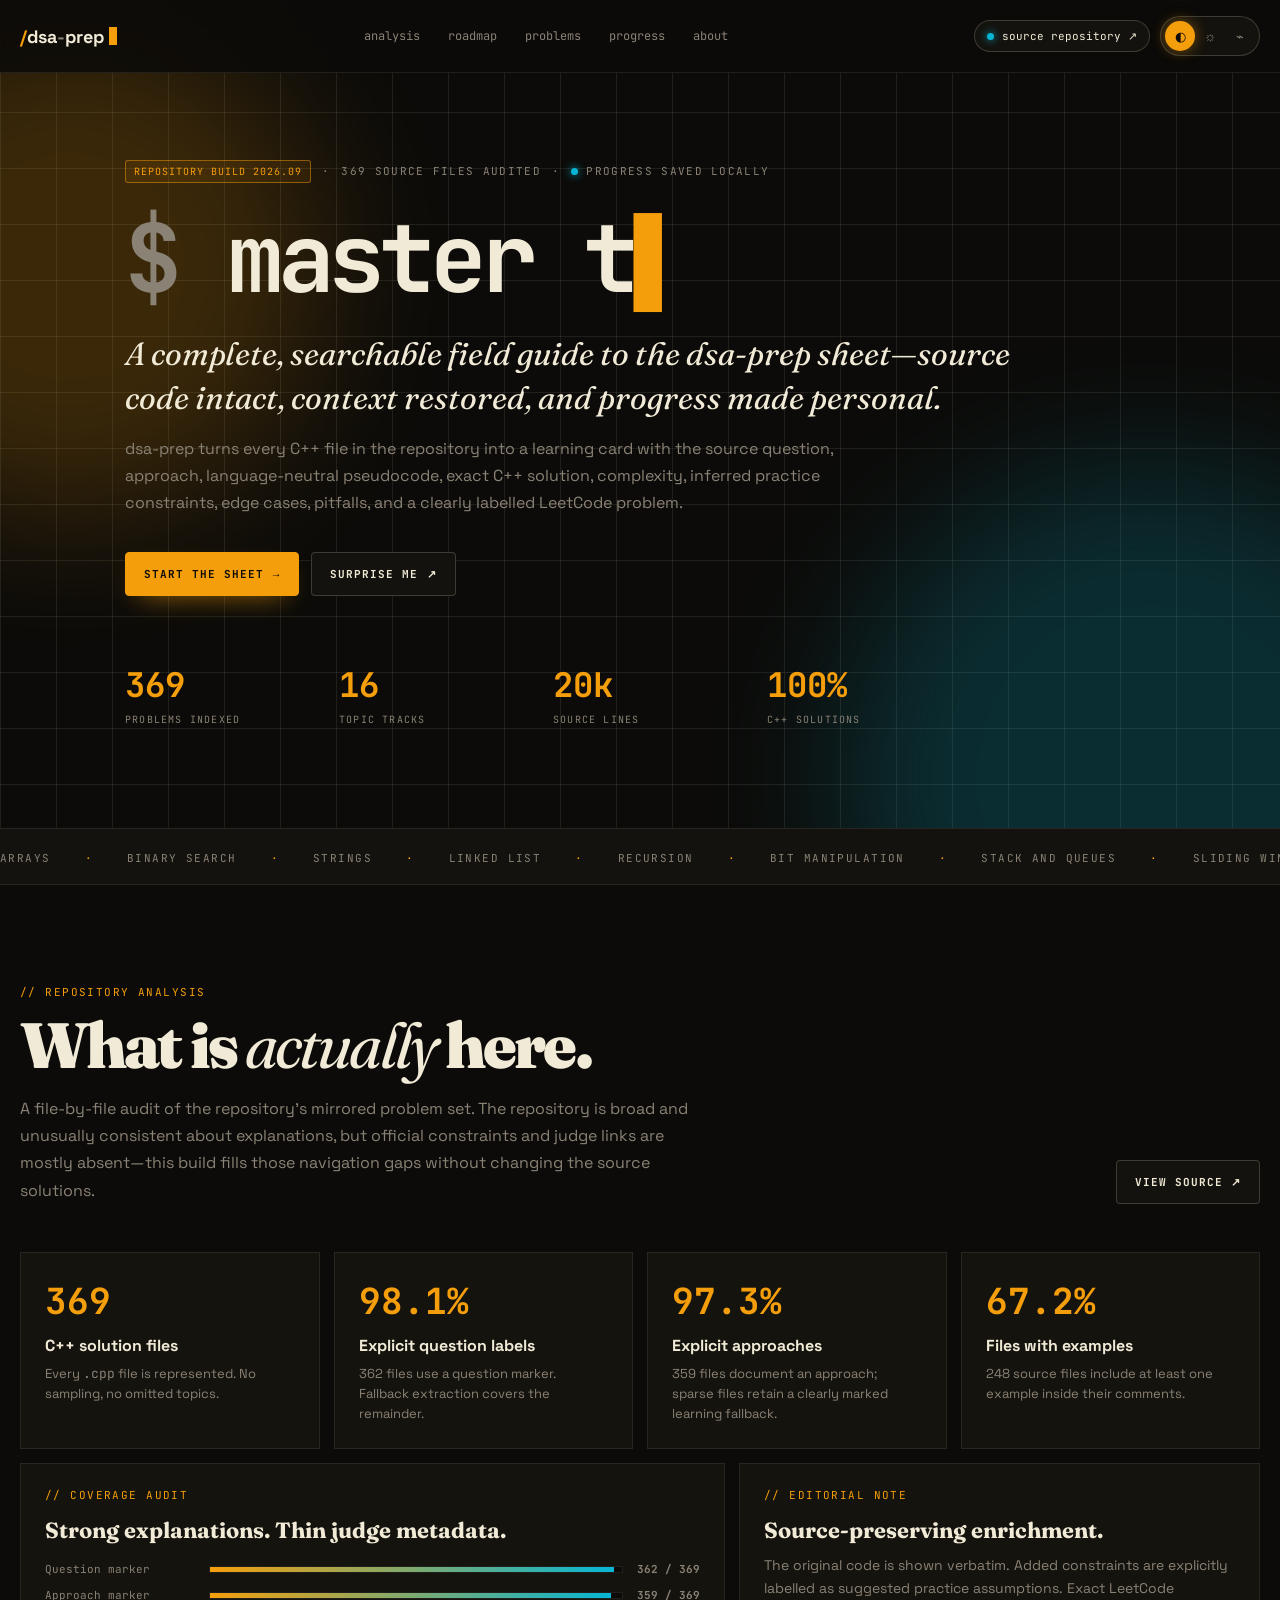
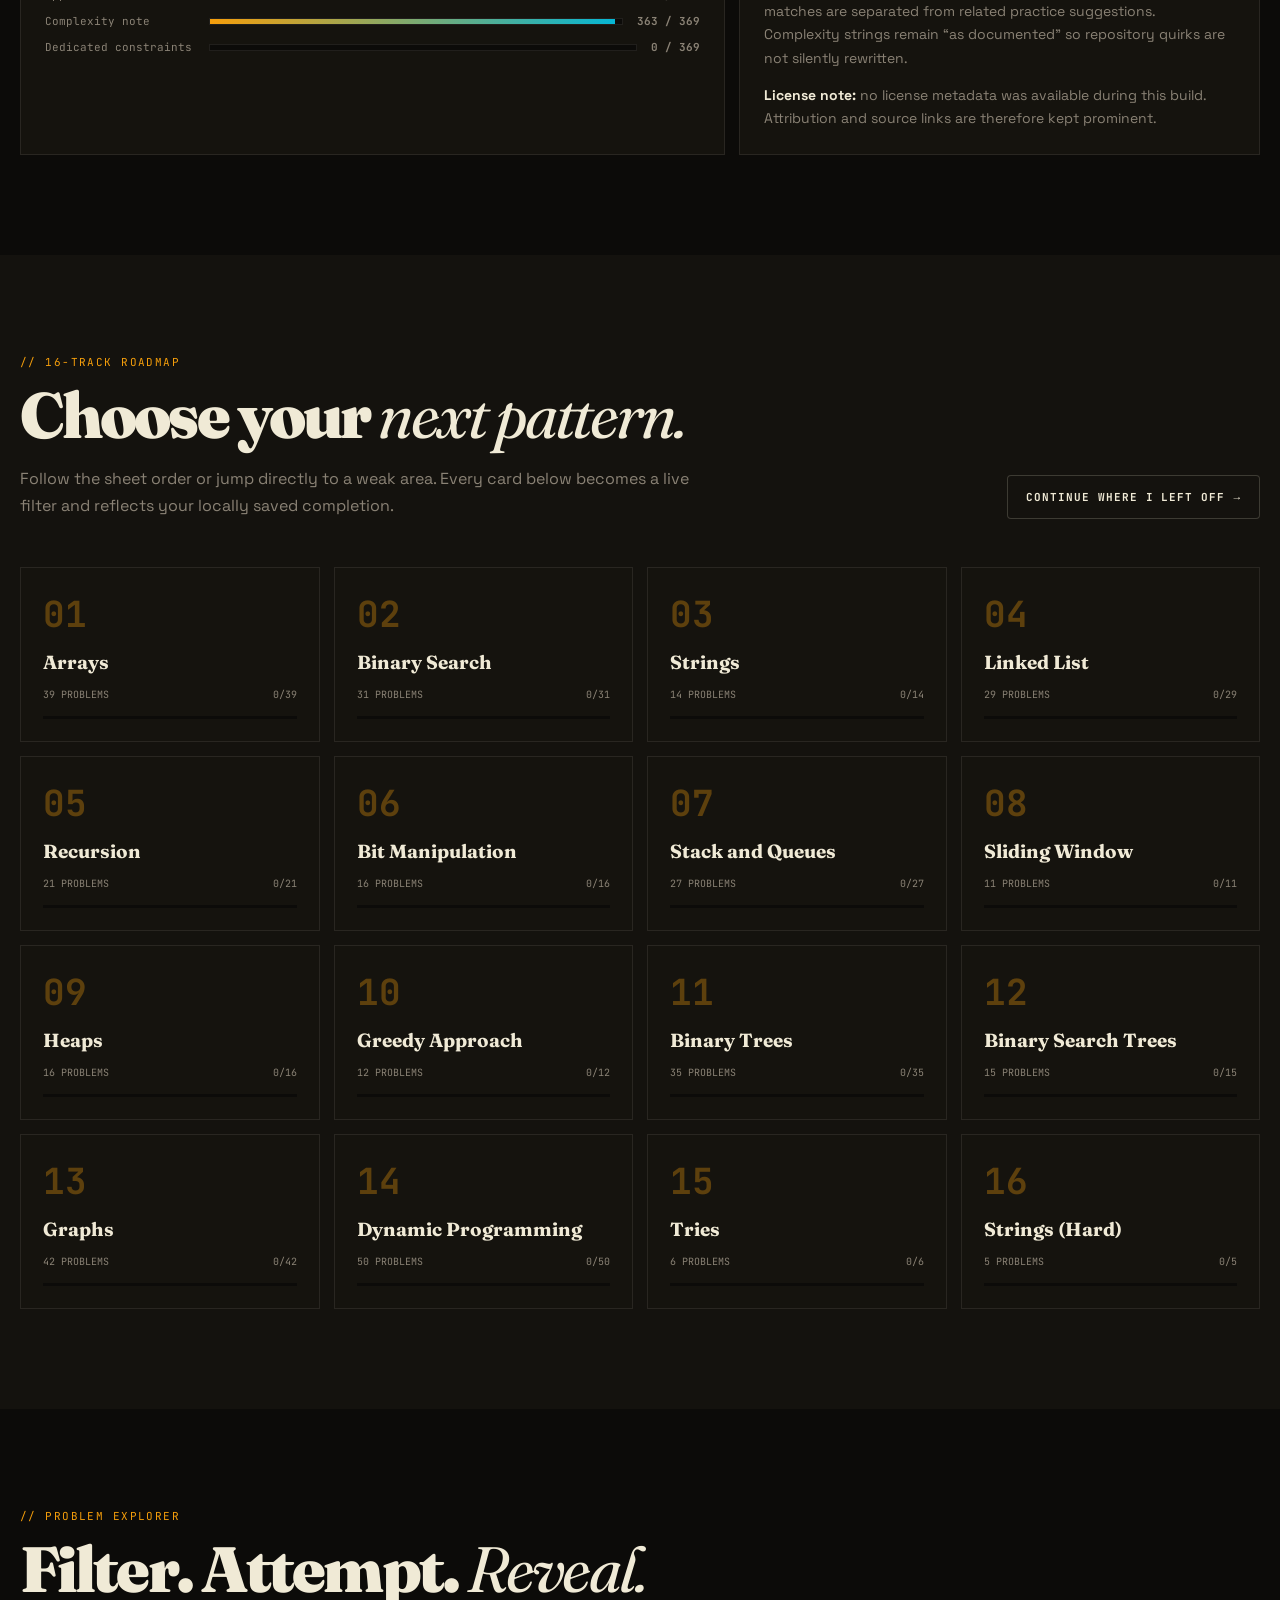
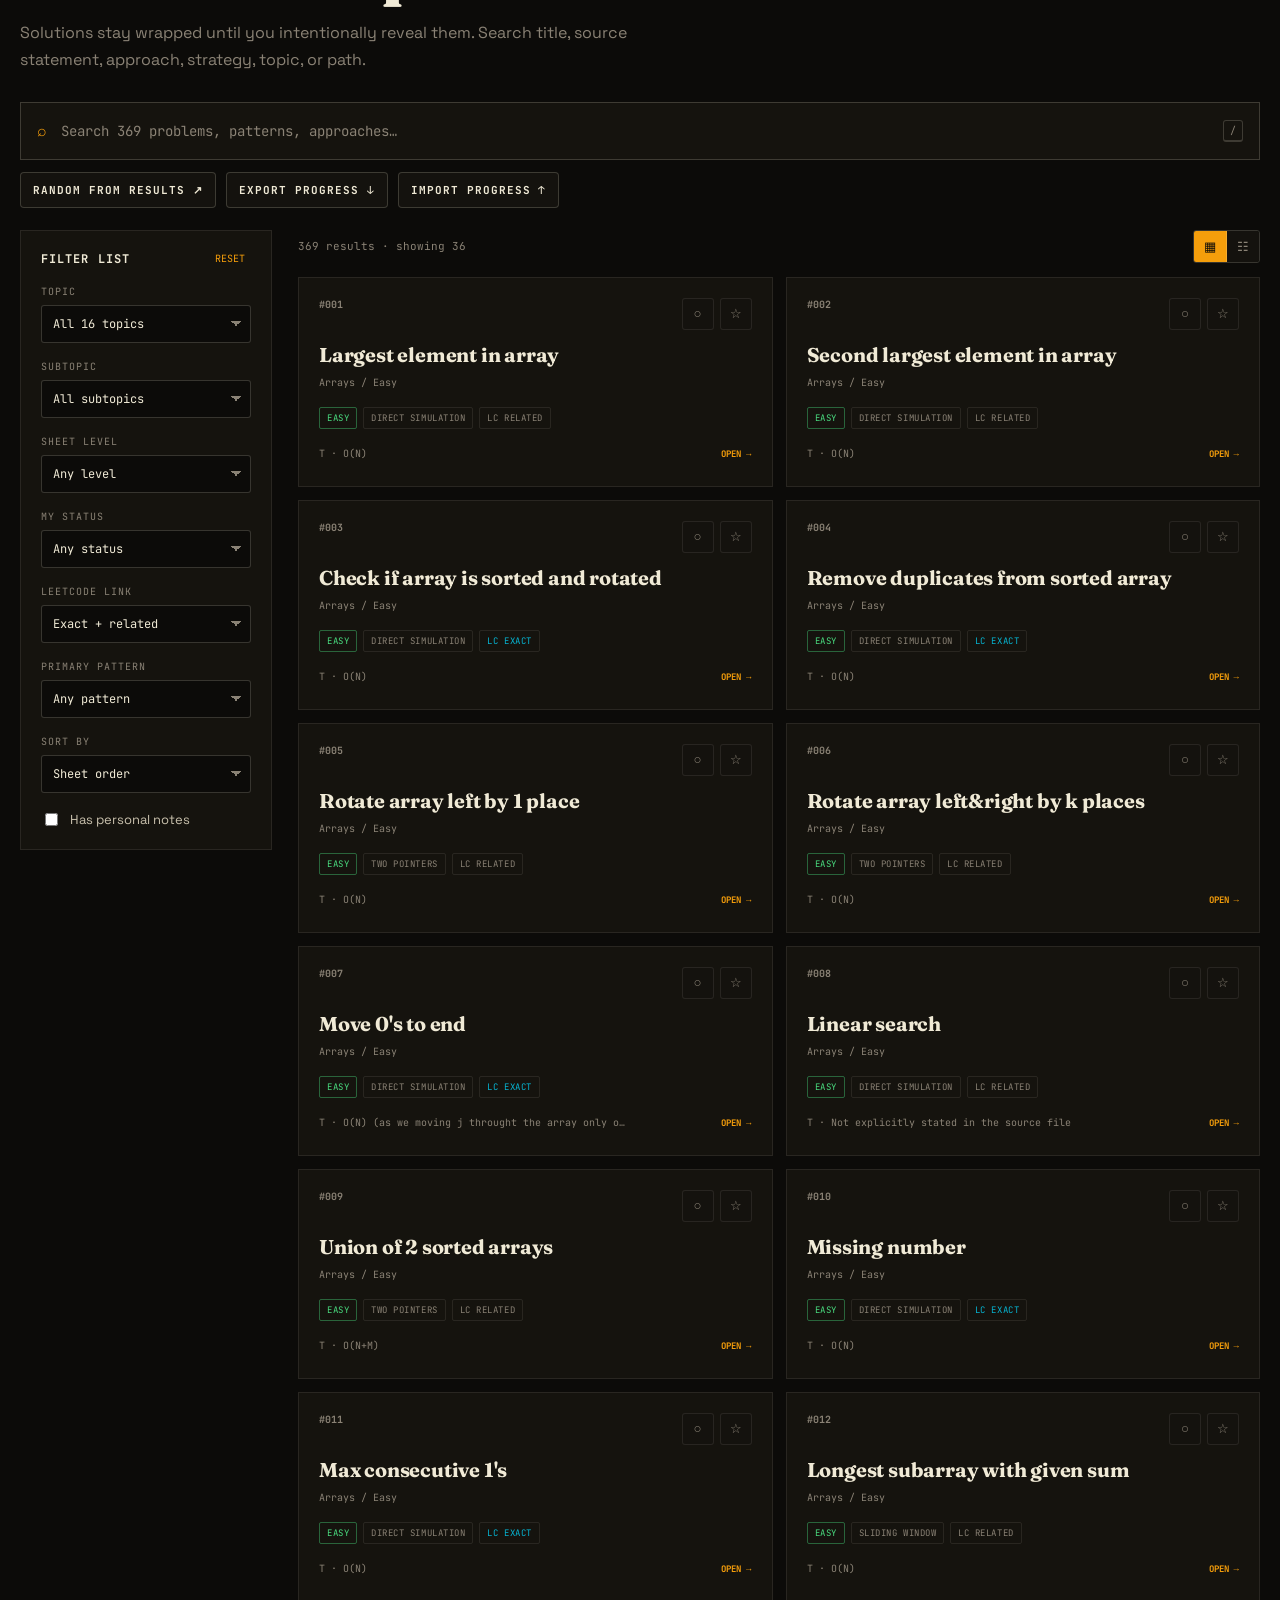
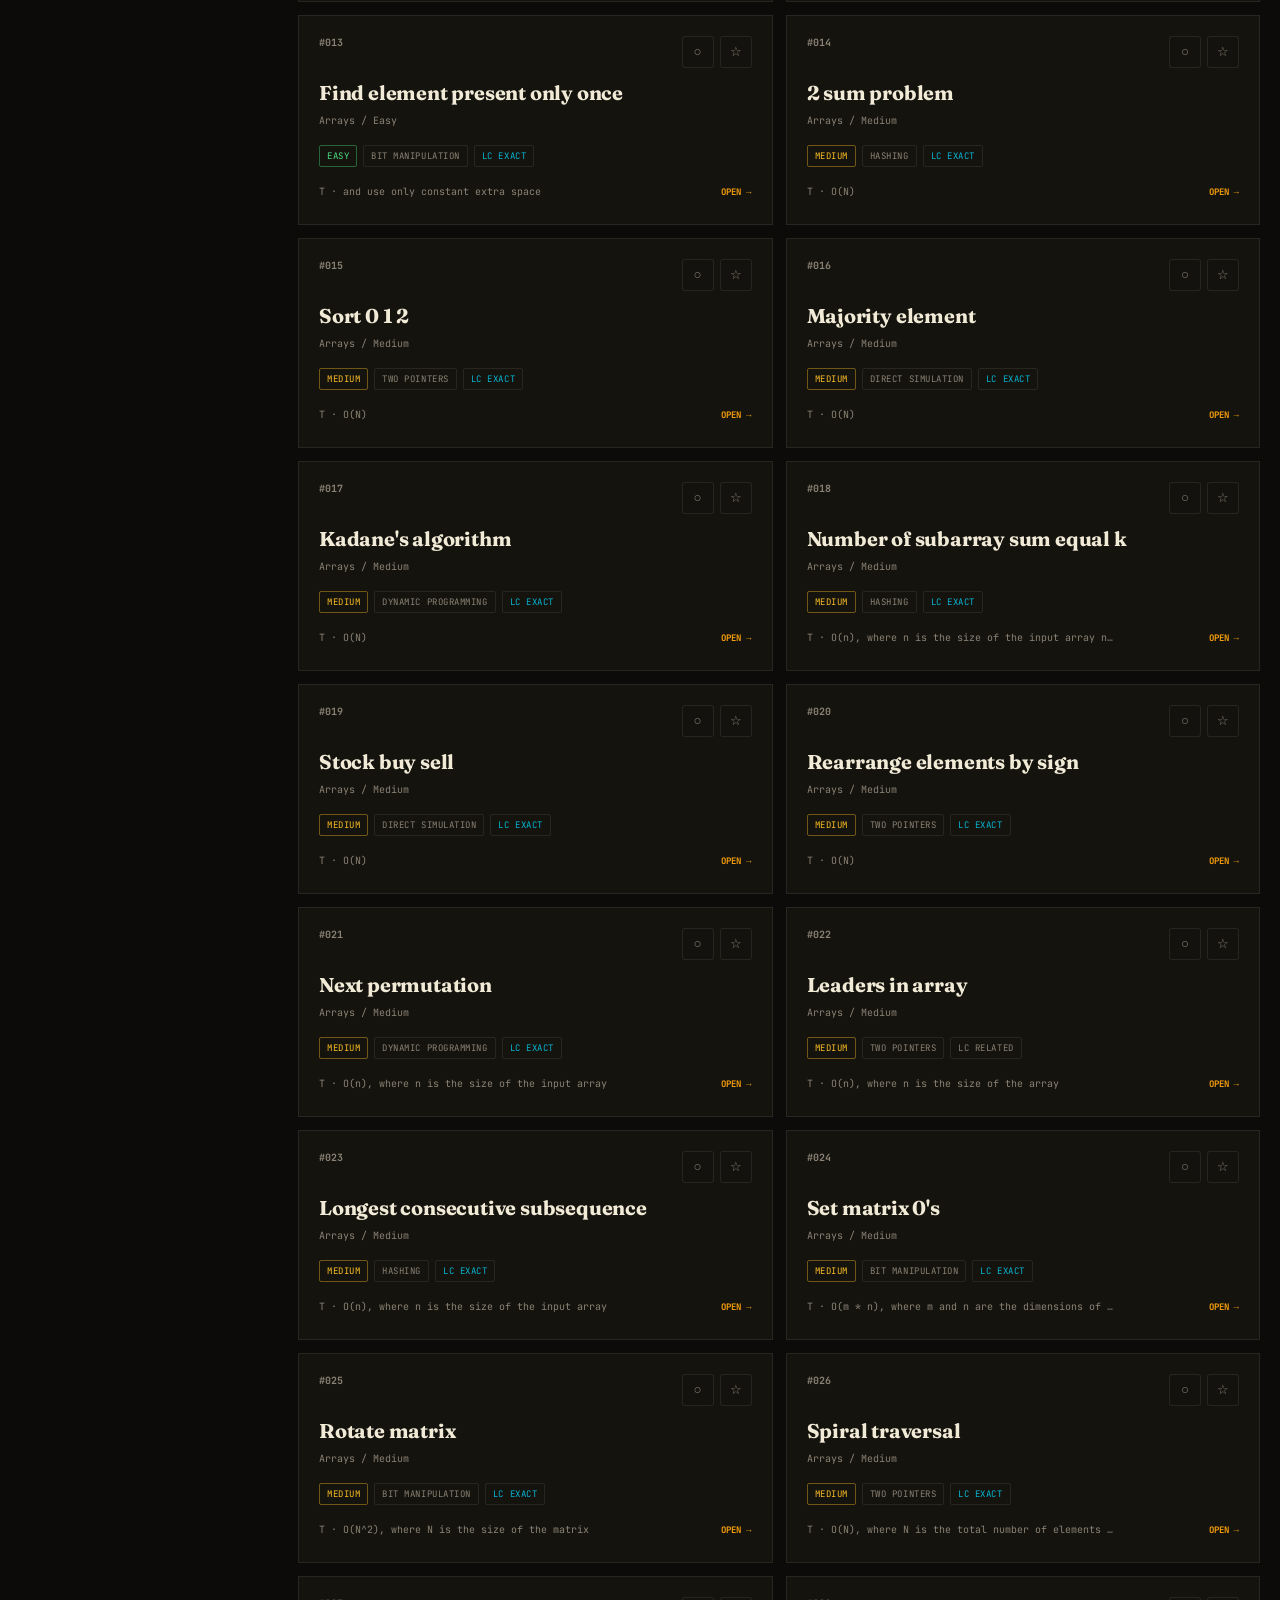
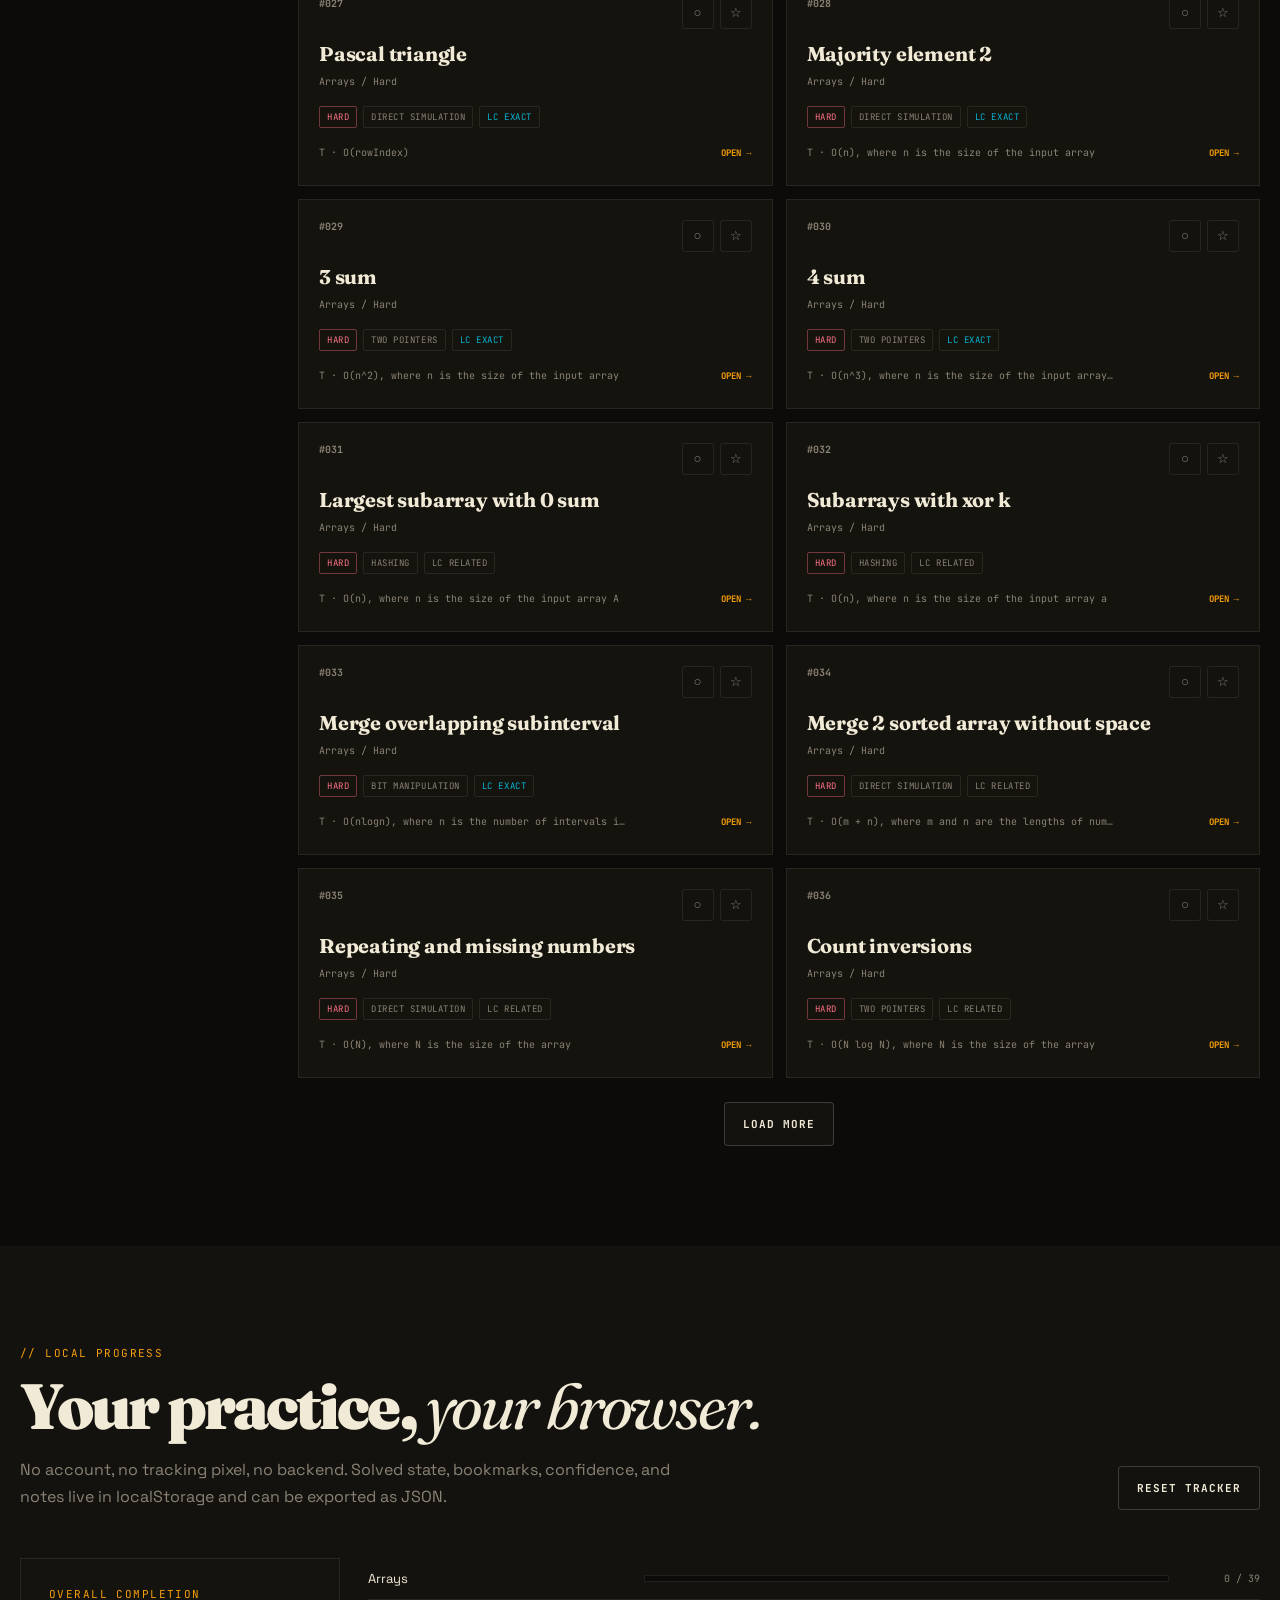
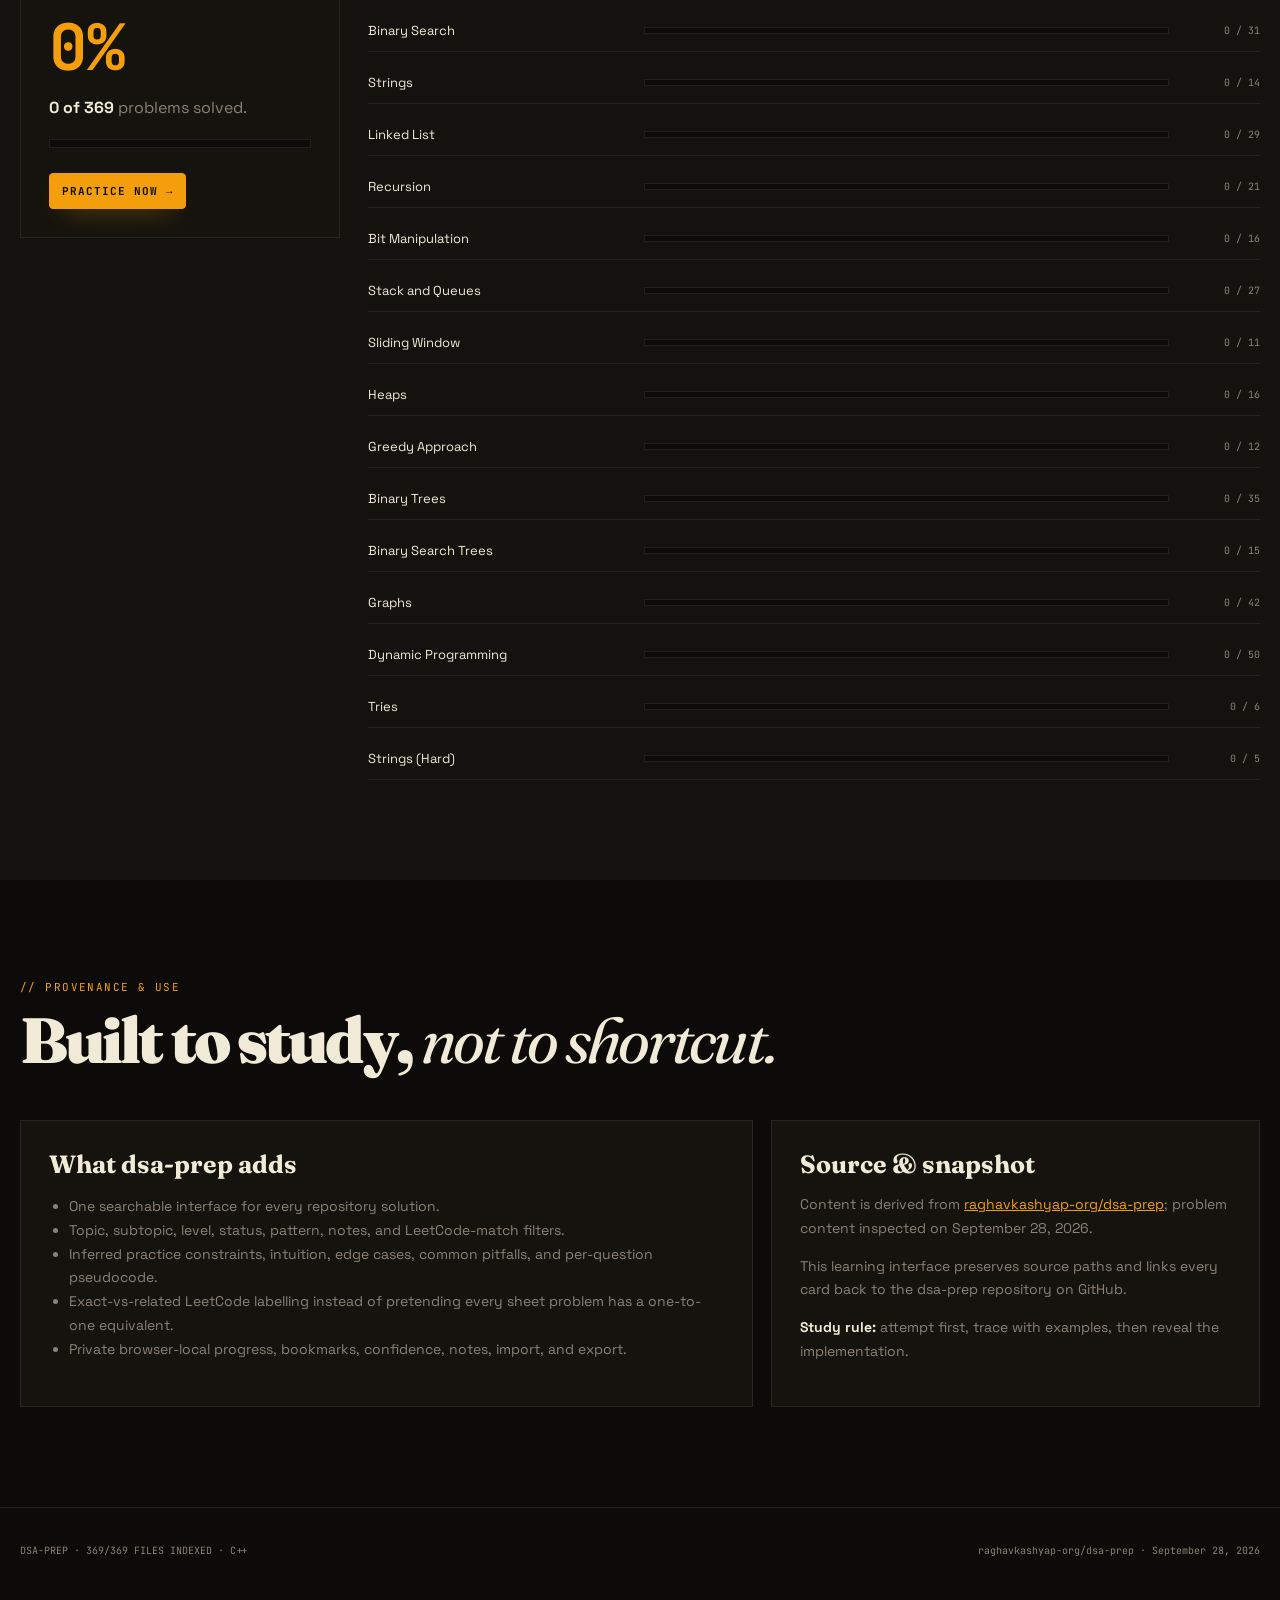
==== dsa-prep.html @ dec38823 "Create dsa-prep.html" ====
<!doctype html>
<html lang="en" data-theme="dark">
<head>
<meta charset="utf-8">
<meta name="viewport" content="width=device-width,initial-scale=1">
<meta name="description" content="A complete searchable learning interface for all 369 C++ solutions in the raghavkashyap-org/dsa-prep repository.">
<meta name="color-scheme" content="dark light">
<title>dsa-prep — 369 DSA Problems, Explained</title>
<style id="fonts-embedded">

@font-face {
  font-family: 'Fraunces';
  font-style: italic;
  font-weight: 400;
  font-display: swap;
  src: url([data-uri]) format('woff2');
  unicode-range: U+0000-00FF, U+0131, U+0152-0153, U+02BB-02BC, U+02C6, U+02DA, U+02DC, U+0304, U+0308, U+0329, U+2000-206F, U+20AC, U+2122, U+2191, U+2193, U+2212, U+2215, U+FEFF, U+FFFD;
}


@font-face {
  font-family: 'Fraunces';
  font-style: normal;
  font-weight: 400;
  font-display: swap;
  src: url([data-uri]) format('woff2');
  unicode-range: U+0000-00FF, U+0131, U+0152-0153, U+02BB-02BC, U+02C6, U+02DA, U+02DC, U+0304, U+0308, U+0329, U+2000-206F, U+20AC, U+2122, U+2191, U+2193, U+2212, U+2215, U+FEFF, U+FFFD;
}


@font-face {
  font-family: 'Fraunces';
  font-style: normal;
  font-weight: 700;
  font-display: swap;
  src: url([data-uri]) format('woff2');
  unicode-range: U+0000-00FF, U+0131, U+0152-0153, U+02BB-02BC, U+02C6, U+02DA, U+02DC, U+0304, U+0308, U+0329, U+2000-206F, U+20AC, U+2122, U+2191, U+2193, U+2212, U+2215, U+FEFF, U+FFFD;
}


@font-face {
  font-family: 'Fraunces';
  font-style: normal;
  font-weight: 900;
  font-display: swap;
  src: url([data-uri]) format('woff2');
  unicode-range: U+0000-00FF, U+0131, U+0152-0153, U+02BB-02BC, U+02C6, U+02DA, U+02DC, U+0304, U+0308, U+0329, U+2000-206F, U+20AC, U+2122, U+2191, U+2193, U+2212, U+2215, U+FEFF, U+FFFD;
}


@font-face {
  font-family: 'JetBrains Mono';
  font-style: normal;
  font-weight: 400;
  font-display: swap;
  src: url([data-uri]) format('woff2');
  unicode-range: U+0000-00FF, U+0131, U+0152-0153, U+02BB-02BC, U+02C6, U+02DA, U+02DC, U+0304, U+0308, U+0329, U+2000-206F, U+20AC, U+2122, U+2191, U+2193, U+2212, U+2215, U+FEFF, U+FFFD;
}


@font-face {
  font-family: 'JetBrains Mono';
  font-style: normal;
  font-weight: 500;
  font-display: swap;
  src: url([data-uri]) format('woff2');
  unicode-range: U+0000-00FF, U+0131, U+0152-0153, U+02BB-02BC, U+02C6, U+02DA, U+02DC, U+0304, U+0308, U+0329, U+2000-206F, U+20AC, U+2122, U+2191, U+2193, U+2212, U+2215, U+FEFF, U+FFFD;
}


@font-face {
  font-family: 'JetBrains Mono';
  font-style: normal;
  font-weight: 700;
  font-display: swap;
  src: url([data-uri]) format('woff2');
  unicode-range: U+0000-00FF, U+0131, U+0152-0153, U+02BB-02BC, U+02C6, U+02DA, U+02DC, U+0304, U+0308, U+0329, U+2000-206F, U+20AC, U+2122, U+2191, U+2193, U+2212, U+2215, U+FEFF, U+FFFD;
}


@font-face {
  font-family: 'Space Grotesk';
  font-style: normal;
  font-weight: 300;
  font-display: swap;
  src: url([data-uri]) format('woff2');
  unicode-range: U+0000-00FF, U+0131, U+0152-0153, U+02BB-02BC, U+02C6, U+02DA, U+02DC, U+0304, U+0308, U+0329, U+2000-206F, U+20AC, U+2122, U+2191, U+2193, U+2212, U+2215, U+FEFF, U+FFFD;
}


@font-face {
  font-family: 'Space Grotesk';
  font-style: normal;
  font-weight: 400;
  font-display: swap;
  src: url([data-uri]) format('woff2');
  unicode-range: U+0000-00FF, U+0131, U+0152-0153, U+02BB-02BC, U+02C6, U+02DA, U+02DC, U+0304, U+0308, U+0329, U+2000-206F, U+20AC, U+2122, U+2191, U+2193, U+2212, U+2215, U+FEFF, U+FFFD;
}


@font-face {
  font-family: 'Space Grotesk';
  font-style: normal;
  font-weight: 500;
  font-display: swap;
  src: url([data-uri]) format('woff2');
  unicode-range: U+0000-00FF, U+0131, U+0152-0153, U+02BB-02BC, U+02C6, U+02DA, U+02DC, U+0304, U+0308, U+0329, U+2000-206F, U+20AC, U+2122, U+2191, U+2193, U+2212, U+2215, U+FEFF, U+FFFD;
}


@font-face {
  font-family: 'Space Grotesk';
  font-style: normal;
  font-weight: 600;
  font-display: swap;
  src: url([data-uri]) format('woff2');
  unicode-range: U+0000-00FF, U+0131, U+0152-0153, U+02BB-02BC, U+02C6, U+02DA, U+02DC, U+0304, U+0308, U+0329, U+2000-206F, U+20AC, U+2122, U+2191, U+2193, U+2212, U+2215, U+FEFF, U+FFFD;
}


@font-face {
  font-family: 'Space Grotesk';
  font-style: normal;
  font-weight: 700;
  font-display: swap;
  src: url([data-uri]) format('woff2');
  unicode-range: U+0000-00FF, U+0131, U+0152-0153, U+02BB-02BC, U+02C6, U+02DA, U+02DC, U+0304, U+0308, U+0329, U+2000-206F, U+20AC, U+2122, U+2191, U+2193, U+2212, U+2215, U+FEFF, U+FFFD;
}


</style>
<style>
:root[data-theme="dark"]{--bg:#0c0b09;--bg2:#14120e;--bg3:#1c1a14;--fg:#f0ead6;--fg2:#c9c1ad;--muted:#8a8275;--accent:#f59e0b;--accent-rgb:245,158,11;--accent2:#06b6d4;--accent2-rgb:6,182,212;--border:rgba(240,234,214,.09);--strong:rgba(240,234,214,.19);--card:#15130e;--code:#060503;--good:#4ade80;--warn:#fbbf24;--bad:#fb7185;--shadow:rgba(0,0,0,.45)}
:root[data-theme="light"]{--bg:#f3ecdc;--bg2:#faf3e1;--bg3:#fffaee;--fg:#1a1610;--fg2:#3d362b;--muted:#6b6358;--accent:#c2410c;--accent-rgb:194,65,12;--accent2:#0e7490;--accent2-rgb:14,116,144;--border:rgba(26,22,16,.12);--strong:rgba(26,22,16,.25);--card:#fffaee;--code:#1a1610;--good:#15803d;--warn:#a16207;--bad:#be123c;--shadow:rgba(26,22,16,.18)}
:root[data-theme="cyber"]{--bg:#02060a;--bg2:#050d10;--bg3:#071318;--fg:#4eff96;--fg2:#8affb8;--muted:#2a8a5e;--accent:#ffea00;--accent-rgb:255,234,0;--accent2:#ff10f0;--accent2-rgb:255,16,240;--border:rgba(78,255,150,.18);--strong:rgba(78,255,150,.42);--card:#050d10;--code:#000;--good:#4eff96;--warn:#ffea00;--bad:#ff10f0;--shadow:rgba(0,0,0,.65)}
*{box-sizing:border-box}html{scroll-behavior:smooth}body{margin:0;background:var(--bg);color:var(--fg);font-family:'Space Grotesk',system-ui,sans-serif;overflow-x:hidden;transition:background .45s,color .45s}.font-display{font-family:'Fraunces',Georgia,serif}.font-mono,code,pre{font-family:'JetBrains Mono',ui-monospace,monospace}[data-theme="cyber"] body:before{content:"";position:fixed;inset:0;z-index:200;pointer-events:none;background:repeating-linear-gradient(0deg,transparent,transparent 2px,rgba(78,255,150,.025) 2px,rgba(78,255,150,.025) 3px);mix-blend-mode:overlay}::selection{background:var(--accent);color:var(--bg)}::-webkit-scrollbar{width:10px;height:10px}::-webkit-scrollbar-track{background:var(--bg)}::-webkit-scrollbar-thumb{background:var(--strong);border:2px solid var(--bg);border-radius:8px}::-webkit-scrollbar-thumb:hover{background:var(--accent)}a{color:inherit}.progress-bar{height:3px;position:fixed;top:0;left:0;width:0;background:linear-gradient(90deg,var(--accent),var(--accent2));box-shadow:0 0 12px var(--accent);z-index:300}.shell{width:min(1240px,calc(100% - 40px));margin:auto}.topbar{position:fixed;left:0;right:0;top:0;z-index:100;background:color-mix(in srgb,var(--bg) 86%,transparent);backdrop-filter:blur(18px);border-bottom:1px solid var(--border)}.nav{height:72px;display:flex;align-items:center;justify-content:space-between;gap:24px}.brand{display:flex;align-items:center;font-size:18px;font-weight:800;text-decoration:none;white-space:nowrap}.brand .slash{color:var(--accent)}.brand .dim{color:var(--muted)}.cursor-block{width:8px;height:18px;background:var(--accent);margin-left:5px;animation:blink 1.1s steps(1) infinite}.navlinks{display:flex;align-items:center;gap:28px}.navlinks a{font:12px 'JetBrains Mono',monospace;color:var(--muted);text-decoration:none;position:relative}.navlinks a:hover{color:var(--fg)}.nav-actions{display:flex;align-items:center;gap:10px}.github-pill,.theme-switch{display:flex;align-items:center;border:1px solid var(--strong);background:var(--bg2);border-radius:999px;padding:4px}.github-pill{padding:8px 12px;gap:8px;text-decoration:none;font:11px 'JetBrains Mono',monospace}.live-dot{width:7px;height:7px;background:var(--accent2);box-shadow:0 0 9px var(--accent2);border-radius:50%;animation:pulse 2s infinite}.theme-btn{border:0;background:transparent;color:var(--muted);width:30px;height:30px;border-radius:50%;cursor:pointer}.theme-btn.active{background:var(--accent);color:var(--bg);box-shadow:0 0 14px rgba(var(--accent-rgb),.45)}.hero{min-height:92vh;display:flex;align-items:center;padding:128px 0 70px;position:relative;overflow:hidden;background-image:linear-gradient(var(--border) 1px,transparent 1px),linear-gradient(90deg,var(--border) 1px,transparent 1px);background-size:56px 56px}.orb{position:absolute;border-radius:50%;filter:blur(70px);opacity:.2;animation:drift 15s ease-in-out infinite;pointer-events:none}.orb.one{width:500px;height:500px;background:var(--accent);top:2%;left:-180px}.orb.two{width:620px;height:620px;background:var(--accent2);bottom:-260px;right:-180px;animation-delay:-6s}.hero-inner{position:relative;z-index:2;max-width:1030px}.eyebrow{display:flex;align-items:center;gap:11px;flex-wrap:wrap;color:var(--muted);font:11px 'JetBrains Mono',monospace;text-transform:uppercase;letter-spacing:.12em;margin-bottom:28px}.tag{display:inline-flex;align-items:center;padding:4px 8px;border:1px solid rgba(var(--accent-rgb),.48);background:rgba(var(--accent-rgb),.08);color:var(--accent);border-radius:3px;font:10px 'JetBrains Mono',monospace;text-transform:uppercase;letter-spacing:.1em}.hero h1{font:800 clamp(2.75rem,7.4vw,6.5rem)/.99 'JetBrains Mono',monospace;letter-spacing:-.065em;margin:0 0 28px}.hero h1 .prompt{color:var(--muted)}.type-cursor:after{content:'▌';color:var(--accent);animation:blink 1s steps(1) infinite;font-weight:400}.hero-lede{font:italic 400 clamp(1.35rem,2.7vw,2rem)/1.35 'Fraunces',serif;max-width:900px;margin:0 0 16px}.hero-copy{font-size:16px;line-height:1.7;color:var(--muted);max-width:760px;margin:0 0 36px}.button-row{display:flex;gap:12px;flex-wrap:wrap}.btn{border-radius:4px;padding:13px 18px;border:1px solid var(--strong);font:700 11px 'JetBrains Mono',monospace;text-transform:uppercase;letter-spacing:.09em;display:inline-flex;align-items:center;justify-content:center;gap:9px;cursor:pointer;text-decoration:none;transition:.25s;min-height:44px}.btn:hover{transform:translateY(-2px);border-color:var(--accent)}.btn-primary{border-color:var(--accent);background:var(--accent);color:var(--bg);box-shadow:0 10px 28px -15px var(--accent)}.btn-ghost{background:var(--bg2);color:var(--fg)}.btn-small{padding:9px 12px;min-height:36px}.hero-stats{display:grid;grid-template-columns:repeat(4,1fr);gap:26px;max-width:830px;margin-top:66px}.hero-stat strong{display:block;color:var(--accent);font:800 34px 'JetBrains Mono',monospace}.hero-stat span{display:block;color:var(--muted);font:10px 'JetBrains Mono',monospace;text-transform:uppercase;letter-spacing:.12em;margin-top:6px}.marquee-wrap{border-block:1px solid var(--border);background:var(--bg2);overflow:hidden;white-space:nowrap;padding:17px 0}.marquee{display:inline-flex;gap:34px;min-width:max-content;color:var(--muted);font:11px 'JetBrains Mono',monospace;text-transform:uppercase;letter-spacing:.13em;animation:scroll 44s linear infinite}.section{padding:100px 0}.section.alt{background:var(--bg2)}.section-head{display:flex;align-items:end;justify-content:space-between;gap:28px;margin-bottom:48px}.kicker{color:var(--accent);font:11px 'JetBrains Mono',monospace;text-transform:uppercase;letter-spacing:.13em;margin-bottom:14px}.section h2{font:800 clamp(2.5rem,5vw,4.8rem)/1 'Fraunces',serif;letter-spacing:-.045em;margin:0}.section h2 em{font-weight:400}.section-sub{color:var(--muted);line-height:1.7;max-width:680px;margin:18px 0 0}.analysis-grid{display:grid;grid-template-columns:repeat(4,1fr);gap:14px}.metric-card,.feature-card{border:1px solid var(--border);background:var(--card);padding:24px;position:relative;overflow:hidden;transition:.3s}.metric-card:before,.feature-card:before,.problem-card:before,.topic-card:before{content:"";position:absolute;left:0;right:0;top:0;height:2px;background:linear-gradient(90deg,var(--accent),var(--accent2));transform:scaleX(0);transform-origin:left;transition:.35s}.metric-card:hover:before,.feature-card:hover:before,.problem-card:hover:before,.topic-card:hover:before{transform:scaleX(1)}.metric-value{font:800 36px 'JetBrains Mono',monospace;color:var(--accent);margin-bottom:10px}.metric-label{font-weight:700;margin-bottom:8px}.metric-note{font-size:13px;line-height:1.55;color:var(--muted)}.repo-note{display:grid;grid-template-columns:1.15fr .85fr;gap:14px;margin-top:14px}.feature-card h3{font:700 22px 'Fraunces',serif;margin:0 0 10px}.feature-card p{color:var(--muted);line-height:1.65;font-size:14px;margin:0}.audit-list{display:grid;gap:12px;margin-top:18px}.audit-row{display:grid;grid-template-columns:150px 1fr auto;align-items:center;gap:14px;font:11px 'JetBrains Mono',monospace;color:var(--muted)}.bar{height:7px;background:var(--bg);border:1px solid var(--border);overflow:hidden}.bar>i{display:block;height:100%;background:linear-gradient(90deg,var(--accent),var(--accent2))}.topic-grid{display:grid;grid-template-columns:repeat(4,1fr);gap:14px}.topic-card{border:1px solid var(--border);background:var(--card);padding:22px;cursor:pointer;position:relative;text-align:left;color:var(--fg);min-height:168px;transition:.35s}.topic-card:hover{transform:translateY(-5px);border-color:var(--strong);box-shadow:0 20px 45px -30px var(--shadow)}.topic-num{color:var(--accent);opacity:.32;font:800 36px 'JetBrains Mono',monospace}.topic-card h3{font:700 19px 'Fraunces',serif;margin:12px 0 14px}.topic-meta{display:flex;justify-content:space-between;color:var(--muted);font:10px 'JetBrains Mono',monospace;text-transform:uppercase}.topic-progress{height:3px;background:var(--bg);margin-top:15px}.topic-progress i{display:block;height:100%;background:var(--accent2)}.explorer-head{margin-bottom:28px}.searchbar{display:flex;align-items:center;border:1px solid var(--strong);background:var(--card);min-height:58px;padding:0 16px;gap:12px;flex:1}.searchbar:focus-within{border-color:var(--accent);box-shadow:0 0 0 3px rgba(var(--accent-rgb),.1)}.searchbar input{border:0;outline:0;background:transparent;color:var(--fg);width:100%;font:14px 'JetBrains Mono',monospace}.searchbar input::placeholder{color:var(--muted)}.keycap{border:1px solid var(--strong);border-bottom-width:2px;color:var(--muted);font:10px 'JetBrains Mono',monospace;padding:3px 6px;border-radius:3px}.toolbar{display:flex;gap:10px;margin-top:12px;flex-wrap:wrap}.result-layout{display:grid;grid-template-columns:252px minmax(0,1fr);gap:26px;align-items:start}.filters{position:sticky;top:92px;border:1px solid var(--border);background:var(--card);padding:20px;max-height:calc(100vh - 110px);overflow:auto}.filter-title{display:flex;align-items:center;justify-content:space-between;font:800 12px 'JetBrains Mono',monospace;text-transform:uppercase;letter-spacing:.09em;margin-bottom:18px}.filter-group{margin-bottom:17px}.filter-group label{display:block;color:var(--muted);font:10px 'JetBrains Mono',monospace;text-transform:uppercase;letter-spacing:.1em;margin-bottom:7px}.select{appearance:none;width:100%;background:var(--bg);border:1px solid var(--strong);color:var(--fg);padding:10px 30px 10px 11px;outline:0;font:12px 'JetBrains Mono',monospace;border-radius:3px;background-image:linear-gradient(45deg,transparent 50%,var(--muted) 50%),linear-gradient(135deg,var(--muted) 50%,transparent 50%);background-position:calc(100% - 14px) 50%,calc(100% - 9px) 50%;background-size:5px 5px;background-repeat:no-repeat}.select:focus{border-color:var(--accent)}.filter-check{display:flex;gap:9px;align-items:center;font-size:13px;color:var(--fg2);cursor:pointer}.filter-check input{accent-color:var(--accent)}.filter-reset{border:0;background:transparent;color:var(--accent);font:10px 'JetBrains Mono',monospace;cursor:pointer;text-transform:uppercase}.results-top{display:flex;align-items:center;justify-content:space-between;gap:16px;margin-bottom:14px;color:var(--muted);font:11px 'JetBrains Mono',monospace}.view-switch{display:flex;border:1px solid var(--strong);border-radius:3px;overflow:hidden}.view-switch button{border:0;border-right:1px solid var(--strong);background:var(--bg2);color:var(--muted);padding:8px 10px;cursor:pointer}.view-switch button:last-child{border-right:0}.view-switch button.active{background:var(--accent);color:var(--bg)}.problem-grid{display:grid;grid-template-columns:repeat(2,minmax(0,1fr));gap:13px}.problem-card{border:1px solid var(--border);background:var(--card);padding:20px;position:relative;cursor:pointer;min-height:210px;transition:.3s;overflow:hidden}.problem-card:hover{transform:translateY(-4px);border-color:var(--strong);box-shadow:0 20px 42px -30px var(--shadow)}.problem-card.solved{border-color:color-mix(in srgb,var(--good) 45%,var(--border))}.card-top{display:flex;justify-content:space-between;gap:10px}.sheet-index{font:700 10px 'JetBrains Mono',monospace;color:var(--muted)}.card-actions{display:flex;gap:6px}.icon-btn{width:32px;height:32px;border:1px solid var(--border);background:var(--bg2);color:var(--muted);display:grid;place-items:center;cursor:pointer;border-radius:3px}.icon-btn:hover,.icon-btn.active{color:var(--accent);border-color:var(--accent)}.icon-btn.solved.active{background:var(--good);border-color:var(--good);color:var(--bg)}.problem-card h3{font:700 20px/1.2 'Fraunces',serif;margin:13px 0 9px;letter-spacing:-.01em}.crumb{font:10px 'JetBrains Mono',monospace;color:var(--muted);white-space:nowrap;overflow:hidden;text-overflow:ellipsis}.badges{display:flex;gap:6px;flex-wrap:wrap;margin-top:18px}.badge{display:inline-flex;padding:4px 7px;border:1px solid var(--border);font:9px 'JetBrains Mono',monospace;text-transform:uppercase;letter-spacing:.06em;color:var(--muted);border-radius:2px}.badge.diff-easy{color:var(--good);border-color:color-mix(in srgb,var(--good) 40%,transparent)}.badge.diff-medium{color:var(--warn);border-color:color-mix(in srgb,var(--warn) 40%,transparent)}.badge.diff-hard{color:var(--bad);border-color:color-mix(in srgb,var(--bad) 40%,transparent)}.badge.diff-foundation{color:var(--accent2);border-color:color-mix(in srgb,var(--accent2) 40%,transparent)}.badge.exact{color:var(--accent2)}.card-bottom{display:flex;justify-content:space-between;gap:10px;align-items:end;margin-top:18px}.complexity{font:10px 'JetBrains Mono',monospace;color:var(--muted);max-width:72%;white-space:nowrap;overflow:hidden;text-overflow:ellipsis}.open-label{font:700 9px 'JetBrains Mono',monospace;color:var(--accent);text-transform:uppercase}.problem-grid.compact{display:block;border-top:1px solid var(--border)}.problem-grid.compact .problem-card{min-height:0;display:grid;grid-template-columns:78px minmax(220px,1fr) 180px 160px 100px;gap:12px;align-items:center;border-width:0 0 1px;padding:14px 8px}.problem-grid.compact .problem-card:before,.problem-grid.compact .card-top .card-actions,.problem-grid.compact .badges,.problem-grid.compact .card-bottom{display:none}.problem-grid.compact .card-top{display:block}.problem-grid.compact h3{margin:0;font-size:16px}.problem-grid.compact .crumb{grid-column:3}.problem-grid.compact:after{content:""}.load-wrap{text-align:center;margin-top:24px}.empty{border:1px dashed var(--strong);padding:60px 20px;text-align:center;color:var(--muted)}.mobile-filter{display:none}.drawer-overlay{position:fixed;inset:0;background:rgba(0,0,0,.64);backdrop-filter:blur(5px);z-index:220;opacity:0;visibility:hidden;transition:.3s}.drawer-overlay.open{opacity:1;visibility:visible}.drawer{position:absolute;right:0;top:0;bottom:0;width:min(920px,92vw);background:var(--bg);border-left:1px solid var(--strong);transform:translateX(100%);transition:transform .38s cubic-bezier(.4,0,.2,1);overflow:auto}.drawer-overlay.open .drawer{transform:none}.drawer-close{position:sticky;top:16px;float:right;margin:16px 18px 0 0;z-index:4;background:var(--bg2);border:1px solid var(--strong);color:var(--fg);width:42px;height:42px;border-radius:50%;cursor:pointer}.drawer-body{padding:60px 56px 80px}.drawer-index{color:var(--accent);font:700 11px 'JetBrains Mono',monospace;text-transform:uppercase;letter-spacing:.1em}.drawer h2{font:800 clamp(2.2rem,5vw,4.2rem)/1.02 'Fraunces',serif;letter-spacing:-.04em;margin:14px 0 18px}.drawer-links{display:flex;gap:10px;flex-wrap:wrap;margin:22px 0 30px}.tracker-strip{display:grid;grid-template-columns:auto 200px 1fr;gap:10px;padding:15px;border:1px solid var(--border);background:var(--card);align-items:center}.tracker-strip textarea{grid-column:1/-1;background:var(--bg);border:1px solid var(--strong);color:var(--fg);min-height:88px;padding:11px;font:12px 'JetBrains Mono',monospace;resize:vertical;outline:0}.tracker-strip textarea:focus{border-color:var(--accent)}.detail-section{padding:34px 0;border-bottom:1px solid var(--border)}.detail-section h3{font:700 23px 'Fraunces',serif;margin:0 0 17px}.detail-text{white-space:pre-wrap;color:var(--fg2);line-height:1.75;font-size:14px}.callout{border-left:2px solid var(--accent);background:rgba(var(--accent-rgb),.06);padding:14px 16px;color:var(--muted);font-size:12px;line-height:1.6;margin-bottom:15px}.constraint-grid,.notes-grid,.complexity-grid{display:grid;grid-template-columns:repeat(2,1fr);gap:12px}.mini-panel{border:1px solid var(--border);background:var(--card);padding:18px}.mini-panel h4{margin:0 0 10px;color:var(--accent);font:700 10px 'JetBrains Mono',monospace;text-transform:uppercase;letter-spacing:.09em}.mini-panel p,.mini-panel li{font-size:13px;line-height:1.6;color:var(--fg2)}.mini-panel ul{padding-left:18px;margin:0}.complexity-grid .mini-panel p{font:12px 'JetBrains Mono',monospace;margin:0;color:var(--fg)}.solution-gate{text-align:center;padding:34px;border:1px dashed var(--strong);background:var(--bg2)}.solution-gate p{color:var(--muted);font-size:13px;margin:0 0 15px}.code-window{display:none;background:var(--code);border:1px solid var(--strong);border-radius:7px;overflow:hidden;box-shadow:0 28px 56px -32px var(--shadow)}.code-window.visible{display:block}.code-head{display:flex;justify-content:space-between;align-items:center;padding:11px 15px;border-bottom:1px solid var(--border);background:rgba(255,255,255,.035)}.traffic{display:flex;gap:6px}.traffic i{width:10px;height:10px;border-radius:50%;background:#ff5f57}.traffic i:nth-child(2){background:#febc2e}.traffic i:nth-child(3){background:#28c840}.code-title{font:10px 'JetBrains Mono',monospace;color:var(--muted);margin-left:8px}.code-window pre{margin:0;padding:22px;overflow:auto;max-height:70vh;color:#f0ead6;font-size:12px;line-height:1.65;tab-size:4}.tk-key{color:#ff7b72}.tk-str{color:#a5d6ff}.tk-com{color:#7d8590;font-style:italic}.tk-num{color:#79c0ff}.tk-pre{color:#ffa657}.progress-summary{display:grid;grid-template-columns:320px 1fr;gap:28px;align-items:start}.progress-hero{border:1px solid var(--border);background:var(--card);padding:28px;position:sticky;top:96px}.progress-big{font:800 64px 'JetBrains Mono',monospace;color:var(--accent);line-height:1}.progress-list{display:grid;gap:10px}.progress-row{display:grid;grid-template-columns:minmax(150px,1fr) 2fr 78px;align-items:center;gap:13px;border-bottom:1px solid var(--border);padding:12px 0}.progress-name{font-size:13px}.progress-count{font:10px 'JetBrains Mono',monospace;color:var(--muted);text-align:right}.about-grid{display:grid;grid-template-columns:1.2fr .8fr;gap:18px}.about-card{border:1px solid var(--border);background:var(--card);padding:28px}.about-card h3{font:700 25px 'Fraunces',serif;margin:0 0 14px}.about-card p,.about-card li{color:var(--muted);font-size:14px;line-height:1.7}.about-card ul{padding-left:20px}.footer{border-top:1px solid var(--border);padding:36px 0 50px;color:var(--muted);font:10px 'JetBrains Mono',monospace}.footer-row{display:flex;justify-content:space-between;gap:20px;flex-wrap:wrap}.toast{position:fixed;left:50%;bottom:28px;transform:translate(-50%,20px);opacity:0;pointer-events:none;background:var(--accent);color:var(--bg);padding:11px 16px;border-radius:4px;font:700 11px 'JetBrains Mono',monospace;z-index:400;transition:.25s}.toast.show{opacity:1;transform:translate(-50%,0)}.reveal{opacity:0;transform:translateY(24px);transition:.75s}.reveal.visible{opacity:1;transform:none}.filter-sheet-close{display:none}.no-scroll{overflow:hidden}
@keyframes blink{0%,50%{opacity:1}51%,100%{opacity:0}}@keyframes pulse{50%{opacity:.35}}@keyframes drift{0%,100%{transform:translate(0) scale(1)}33%{transform:translate(55px,-35px) scale(1.08)}66%{transform:translate(-25px,45px) scale(.96)}}@keyframes scroll{to{transform:translateX(-50%)}}
@media(max-width:1050px){.analysis-grid,.topic-grid{grid-template-columns:repeat(2,1fr)}.problem-grid{grid-template-columns:1fr}.navlinks{display:none}.progress-summary{grid-template-columns:1fr}.progress-hero{position:static}.problem-grid.compact .problem-card{grid-template-columns:60px minmax(200px,1fr) 160px}.problem-grid.compact .crumb{grid-column:auto}.repo-note,.about-grid{grid-template-columns:1fr}}
@media(max-width:760px){.shell{width:min(100% - 28px,1240px)}.github-pill{display:none}.hero{min-height:auto;padding-top:116px}.hero h1{font-size:clamp(2.5rem,13vw,4.2rem)}.hero-stats{grid-template-columns:repeat(2,1fr);margin-top:48px}.section{padding:76px 0}.section-head{align-items:start;flex-direction:column}.analysis-grid,.topic-grid{grid-template-columns:1fr}.result-layout{display:block}.filters{position:fixed;z-index:180;inset:0 0 0 auto;width:min(330px,92vw);max-height:none;top:0;transform:translateX(105%);transition:.3s;padding-top:64px}.filters.open{transform:none}.filter-sheet-close{display:block;position:absolute;right:16px;top:16px}.mobile-filter{display:inline-flex}.problem-grid.compact{display:grid}.problem-grid.compact .problem-card{display:block;padding:18px;min-height:170px;border:1px solid var(--border)}.problem-grid.compact .card-top{display:flex}.problem-grid.compact h3{margin:13px 0 9px}.problem-grid.compact .crumb{display:block}.problem-grid.compact .badges,.problem-grid.compact .card-bottom{display:flex}.drawer{width:100vw}.drawer-body{padding:60px 20px 60px}.tracker-strip{grid-template-columns:1fr}.tracker-strip textarea{grid-column:auto}.constraint-grid,.notes-grid,.complexity-grid{grid-template-columns:1fr}.progress-row{grid-template-columns:1fr 1.3fr 60px}.audit-row{grid-template-columns:1fr}.toolbar .btn{flex:1}.searchbar{min-width:100%}}
@media(max-width:480px){.theme-btn{width:27px;height:27px}.brand{font-size:16px}.hero-stats{gap:18px}.hero-stat strong{font-size:29px}.button-row .btn{width:100%}.problem-card{padding:17px}.section h2{font-size:2.65rem}}
@media(prefers-reduced-motion:reduce){*,*:before,*:after{animation-duration:.01ms!important;transition-duration:.01ms!important;scroll-behavior:auto!important}}
</style>
</head>
<body>

<div class="progress-bar" id="readingProgress"></div>
<header class="topbar">
  <nav class="shell nav">
    <a class="brand" href="#home"><span class="slash">/</span>dsa<span class="dim">-</span>prep<span class="cursor-block"></span></a>
    <div class="navlinks"><a href="#analysis">analysis</a><a href="#roadmap">roadmap</a><a href="#problems">problems</a><a href="#progress">progress</a><a href="#about">about</a></div>
    <div class="nav-actions">
      <a class="github-pill" href="https://github.com/raghavkashyap-org/dsa-prep" target="_blank" rel="noopener"><i class="live-dot"></i><span>source repository ↗</span></a>
      <div class="theme-switch" aria-label="Theme selector"><button class="theme-btn active" data-theme="dark" title="Dark theme">◐</button><button class="theme-btn" data-theme="light" title="Light theme">☼</button><button class="theme-btn" data-theme="cyber" title="Cyber theme">⌁</button></div>
    </div>
  </nav>
</header>
<main>
<section class="hero" id="home">
  <div class="orb one"></div><div class="orb two"></div>
  <div class="shell hero-inner">
    <div class="eyebrow"><span class="tag">repository build 2026.09</span><span>·</span><span>369 source files audited</span><span>·</span><span style="display:flex;align-items:center;gap:8px"><i class="live-dot"></i> progress saved locally</span></div>
    <h1><span class="prompt">$</span> <span id="typewriter" class="type-cursor"></span></h1>
    <p class="hero-lede">A complete, searchable field guide to the dsa-prep sheet—source code intact, context restored, and progress made personal.</p>
    <p class="hero-copy">dsa-prep turns every C++ file in the repository into a learning card with the source question, approach, language-neutral pseudocode, exact C++ solution, complexity, inferred practice constraints, edge cases, pitfalls, and a clearly labelled LeetCode problem.</p>
    <div class="button-row"><a class="btn btn-primary" href="#problems">Start the sheet <span>→</span></a><button class="btn btn-ghost" id="heroRandom">Surprise me <span>↗</span></button></div>
    <div class="hero-stats"><div class="hero-stat"><strong>369</strong><span>problems indexed</span></div><div class="hero-stat"><strong>16</strong><span>topic tracks</span></div><div class="hero-stat"><strong>20k</strong><span>source lines</span></div><div class="hero-stat"><strong>100%</strong><span>C++ solutions</span></div></div>
  </div>
</section>
<div class="marquee-wrap"><div class="marquee"><span>Arrays</span><span style="color:var(--accent)">·</span><span>Binary Search</span><span style="color:var(--accent)">·</span><span>Strings</span><span style="color:var(--accent)">·</span><span>Linked List</span><span style="color:var(--accent)">·</span><span>Recursion</span><span style="color:var(--accent)">·</span><span>Bit Manipulation</span><span style="color:var(--accent)">·</span><span>Stack and Queues</span><span style="color:var(--accent)">·</span><span>Sliding Window</span><span style="color:var(--accent)">·</span><span>Heaps</span><span style="color:var(--accent)">·</span><span>Greedy Approach</span><span style="color:var(--accent)">·</span><span>Binary Trees</span><span style="color:var(--accent)">·</span><span>Binary Search Trees</span><span style="color:var(--accent)">·</span><span>Graphs</span><span style="color:var(--accent)">·</span><span>Dynamic Programming</span><span style="color:var(--accent)">·</span><span>Tries</span><span style="color:var(--accent)">·</span><span>Strings (Hard)</span><span style="color:var(--accent)">·</span><span>Arrays</span><span style="color:var(--accent)">·</span><span>Binary Search</span><span style="color:var(--accent)">·</span><span>Strings</span><span style="color:var(--accent)">·</span><span>Linked List</span><span style="color:var(--accent)">·</span><span>Recursion</span><span style="color:var(--accent)">·</span><span>Bit Manipulation</span><span style="color:var(--accent)">·</span><span>Stack and Queues</span><span style="color:var(--accent)">·</span><span>Sliding Window</span><span style="color:var(--accent)">·</span><span>Heaps</span><span style="color:var(--accent)">·</span><span>Greedy Approach</span><span style="color:var(--accent)">·</span><span>Binary Trees</span><span style="color:var(--accent)">·</span><span>Binary Search Trees</span><span style="color:var(--accent)">·</span><span>Graphs</span><span style="color:var(--accent)">·</span><span>Dynamic Programming</span><span style="color:var(--accent)">·</span><span>Tries</span><span style="color:var(--accent)">·</span><span>Strings (Hard)</span><span style="color:var(--accent)">·</span></div></div>
<section class="section" id="analysis"><div class="shell">
  <div class="section-head reveal"><div><div class="kicker">// repository analysis</div><h2>What is <em>actually</em> here.</h2><p class="section-sub">A file-by-file audit of the repository’s mirrored problem set. The repository is broad and unusually consistent about explanations, but official constraints and judge links are mostly absent—this build fills those navigation gaps without changing the source solutions.</p></div><a class="btn btn-ghost" href="https://github.com/raghavkashyap-org/dsa-prep" target="_blank" rel="noopener">View source ↗</a></div>
  <div class="analysis-grid reveal">
    <article class="metric-card"><div class="metric-value">369</div><div class="metric-label">C++ solution files</div><div class="metric-note">Every <code>.cpp</code> file is represented. No sampling, no omitted topics.</div></article>
    <article class="metric-card"><div class="metric-value">98.1%</div><div class="metric-label">Explicit question labels</div><div class="metric-note">362 files use a question marker. Fallback extraction covers the remainder.</div></article>
    <article class="metric-card"><div class="metric-value">97.3%</div><div class="metric-label">Explicit approaches</div><div class="metric-note">359 files document an approach; sparse files retain a clearly marked learning fallback.</div></article>
    <article class="metric-card"><div class="metric-value">67.2%</div><div class="metric-label">Files with examples</div><div class="metric-note">248 source files include at least one example inside their comments.</div></article>
  </div>
  <div class="repo-note reveal">
    <article class="feature-card"><div class="kicker">// coverage audit</div><h3>Strong explanations. Thin judge metadata.</h3><div class="audit-list"><div class="audit-row"><span>Question marker</span><div class="bar"><i style="width:98.1%"></i></div><b>362 / 369</b></div><div class="audit-row"><span>Approach marker</span><div class="bar"><i style="width:97.3%"></i></div><b>359 / 369</b></div><div class="audit-row"><span>Complexity note</span><div class="bar"><i style="width:98.4%"></i></div><b>363 / 369</b></div><div class="audit-row"><span>Dedicated constraints</span><div class="bar"><i style="width:0%"></i></div><b>0 / 369</b></div></div></article>
    <article class="feature-card"><div class="kicker">// editorial note</div><h3>Source-preserving enrichment.</h3><p>The original code is shown verbatim. Added constraints are explicitly labelled as suggested practice assumptions. Exact LeetCode matches are separated from related practice suggestions. Complexity strings remain “as documented” so repository quirks are not silently rewritten.</p><p style="margin-top:14px"><strong style="color:var(--fg)">License note:</strong> no license metadata was available during this build. Attribution and source links are therefore kept prominent.</p></article>
  </div>
</div></section>
<section class="section alt" id="roadmap"><div class="shell">
  <div class="section-head reveal"><div><div class="kicker">// 16-track roadmap</div><h2>Choose your <em>next pattern.</em></h2><p class="section-sub">Follow the sheet order or jump directly to a weak area. Every card below becomes a live filter and reflects your locally saved completion.</p></div><button class="btn btn-ghost" id="continueBtn">Continue where I left off →</button></div>
  <div class="topic-grid" id="topicGrid"></div>
</div></section>
<section class="section" id="problems"><div class="shell">
  <div class="section-head explorer-head reveal"><div><div class="kicker">// problem explorer</div><h2>Filter. Attempt. <em>Reveal.</em></h2><p class="section-sub">Solutions stay wrapped until you intentionally reveal them. Search title, source statement, approach, strategy, topic, or path.</p></div></div>
  <div class="searchbar"><span style="color:var(--accent)">⌕</span><input id="searchInput" type="search" placeholder="Search 369 problems, patterns, approaches…" autocomplete="off"><span class="keycap">/</span></div>
  <div class="toolbar"><button class="btn btn-ghost btn-small mobile-filter" id="openFilters">Filters</button><button class="btn btn-ghost btn-small" id="randomBtn">Random from results ↗</button><button class="btn btn-ghost btn-small" id="exportBtn">Export progress ↓</button><button class="btn btn-ghost btn-small" id="importBtn">Import progress ↑</button><input id="importFile" type="file" accept="application/json" hidden></div>
  <div class="result-layout" style="margin-top:22px">
    <aside class="filters" id="filtersPanel"><button class="drawer-close filter-sheet-close" id="closeFilters" aria-label="Close filters">×</button><div class="filter-title"><span>Filter list</span><button class="filter-reset" id="resetFilters">Reset</button></div>
      <div class="filter-group"><label for="topicFilter">Topic</label><select class="select" id="topicFilter"><option value="">All 16 topics</option></select></div>
      <div class="filter-group"><label for="subtopicFilter">Subtopic</label><select class="select" id="subtopicFilter"><option value="">All subtopics</option></select></div>
      <div class="filter-group"><label for="difficultyFilter">Sheet level</label><select class="select" id="difficultyFilter"><option value="">Any level</option><option>Foundation</option><option>Easy</option><option>Medium</option><option>Hard</option></select></div>
      <div class="filter-group"><label for="statusFilter">My status</label><select class="select" id="statusFilter"><option value="">Any status</option><option value="todo">Not solved</option><option value="solved">Solved</option><option value="bookmarked">Bookmarked</option><option value="review">Needs practice</option></select></div>
      <div class="filter-group"><label for="linkFilter">LeetCode link</label><select class="select" id="linkFilter"><option value="">Exact + related</option><option value="exact">Exact match</option><option value="related">Related practice</option></select></div>
      <div class="filter-group"><label for="strategyFilter">Primary pattern</label><select class="select" id="strategyFilter"><option value="">Any pattern</option></select></div>
      <div class="filter-group"><label for="sortFilter">Sort by</label><select class="select" id="sortFilter"><option value="sheet">Sheet order</option><option value="az">Title A–Z</option><option value="difficulty">Difficulty</option><option value="unsolved">Unsolved first</option></select></div>
      <label class="filter-check"><input type="checkbox" id="notesOnly"> Has personal notes</label>
    </aside>
    <div><div class="results-top"><span id="resultCount">369 results</span><div class="view-switch"><button class="active" data-view="grid" title="Card view">▦</button><button data-view="compact" title="Compact view">☷</button></div></div><div class="problem-grid" id="problemGrid"></div><div class="load-wrap"><button class="btn btn-ghost" id="loadMore">Load more</button></div></div>
  </div>
</div></section>
<section class="section alt" id="progress"><div class="shell">
  <div class="section-head reveal"><div><div class="kicker">// local progress</div><h2>Your practice, <em>your browser.</em></h2><p class="section-sub">No account, no tracking pixel, no backend. Solved state, bookmarks, confidence, and notes live in localStorage and can be exported as JSON.</p></div><button class="btn btn-ghost" id="resetProgress">Reset tracker</button></div>
  <div class="progress-summary"><aside class="progress-hero reveal"><div class="kicker">overall completion</div><div class="progress-big" id="overallPercent">0%</div><p style="color:var(--muted);line-height:1.65"><strong id="solvedCount" style="color:var(--fg)">0 of 369</strong> problems solved.</p><div class="bar" style="height:9px;margin:18px 0 25px"><i id="overallBar" style="width:0%"></i></div><div class="button-row"><a class="btn btn-primary btn-small" href="#problems">Practice now →</a></div></aside><div class="progress-list reveal" id="progressList"></div></div>
</div></section>
<section class="section" id="about"><div class="shell">
  <div class="section-head reveal"><div><div class="kicker">// provenance & use</div><h2>Built to study, <em>not to shortcut.</em></h2></div></div>
  <div class="about-grid reveal"><article class="about-card"><h3>What dsa-prep adds</h3><ul><li>One searchable interface for every repository solution.</li><li>Topic, subtopic, level, status, pattern, notes, and LeetCode-match filters.</li><li>Inferred practice constraints, intuition, edge cases, common pitfalls, and per-question pseudocode.</li><li>Exact-vs-related LeetCode labelling instead of pretending every sheet problem has a one-to-one equivalent.</li><li>Private browser-local progress, bookmarks, confidence, notes, import, and export.</li></ul></article><article class="about-card"><h3>Source & snapshot</h3><p>Content is derived from <a href="https://github.com/raghavkashyap-org/dsa-prep" target="_blank" rel="noopener" style="color:var(--accent)">raghavkashyap-org/dsa-prep</a>; problem content inspected on September 28, 2026.</p><p>This learning interface preserves source paths and links every card back to the dsa-prep repository on GitHub.</p><p><strong style="color:var(--fg)">Study rule:</strong> attempt first, trace with examples, then reveal the implementation.</p></article></div>
</div></section>
</main>
<footer class="footer"><div class="shell footer-row"><span>DSA-PREP · 369/369 FILES INDEXED · C++</span><span>raghavkashyap-org/dsa-prep · September 28, 2026</span></div></footer>
<div class="drawer-overlay" id="drawerOverlay" aria-hidden="true"><article class="drawer" role="dialog" aria-modal="true" aria-labelledby="drawerTitle"><button class="drawer-close" id="drawerClose" aria-label="Close problem">×</button><div class="drawer-body" id="drawerBody"></div></article></div>
<div class="toast" id="toast"></div>
<script type="application/json" id="problemData">[{"id":"p001","index":1,"title":"Largest element in array","topic":"Arrays","subtopic":"Easy","difficulty":"Easy","question":"Given an array A[] of size n. The task is to find the largest element in it.\n\nExample:\n\nInput:\nn = 5\nA[] = {1, 8, 7, 56, 90}\nOutput:\n90\nExplanation:\nThe largest element of given array is 90","approach":"-> Intialize the ans with starting element\n-> Traverse the entire array and update the ans if the element is greater then ans\n-> Finally, return the ans","pseudocode":"ALGORITHM  Largest element in array\nPATTERN    Direct simulation\n\nBEGIN\n  01  Intialize the ans with starting element\n  02  FOR EACH element while traversing the entire array and update the ans if the element is greater then ans\n  03  Finally, return the ans\n  04  RETURN the required result\nEND","time":"O(N)","space":"O(0)","strategy":"Direct simulation","tags":["Arrays","Direct simulation"],"intuition":"Translate the operation into explicit state changes, preserve the required invariant after every step, and return the final state.","constraints":["1 ≤ N ≤ 2 × 10⁵ for linear or N log N solutions","Values fit a signed 32-bit integer unless sums require 64-bit","Input ordering, uniqueness, and positivity assumptions follow the problem statement"],"edgeCases":["Empty/minimum input","Single element or state","Duplicate/equal values","Maximum-size input"],"pitfalls":["Violating the loop/recursion invariant","Ignoring boundary input","Using a numeric type that can overflow"],"code":"/*\nQUESTION:-\nGiven an array A[] of size n. The task is to find the largest element in it.\n\nExample:\n\nInput:\nn = 5\nA[] = {1, 8, 7, 56, 90}\nOutput:\n90\nExplanation:\nThe largest element of given array is 90\n*/\n\n/*\nAPPROACH:-\n-> Intialize the ans with starting element\n-> Traverse the entire array and update the ans if the element is greater then ans\n-> Finally, return the ans\n*/\n\n// CODE:-\nint largest(int arr[], int n)\n{\n    int ans = arr[0];\n    for (int i = 1; i < n; i++)\n    {\n        if (arr[i] > ans)\n            ans = arr[i];\n    }\n    return ans;\n}\n\n// TIME COMPLEXITY = O(N)\n// SPACE COMPLEXITY = O(0)","codeLines":36,"repoPath":"01.Arrays/1.Easy/01.Largest_element_in_array.cpp","sourceUrl":"https://github.com/raghavkashyap-org/dsa-prep/blob/main/01.Arrays/1.Easy/01.Largest_element_in_array.cpp","leetcode":{"url":"https://leetcode.com/problems/third-maximum-number/","title":"Third Maximum Number","match":"related","difficulty":"Easy","paid":false}},{"id":"p002","index":2,"title":"Second largest element in array","topic":"Arrays","subtopic":"Easy","difficulty":"Easy","question":"Given an array Arr of size N, print second largest distinct element from an array.\n\nExample:\n\nInput:\nN = 6\nArr[] = {12, 35, 1, 10, 34, 1}\nOutput: 34\nExplanation: The largest element of the\narray is 35 and the second largest element\nis 34.","approach":"> If the current element is larger than ‘large’ then update second_large and large variables\n-> Else if the current element is larger than ‘second_large’ then we update the variable second_large.\n-> Once we traverse the entire array, we would find the second largest element in the variable second_large.","pseudocode":"ALGORITHM  Second largest element in array\nPATTERN    Direct simulation\n\nBEGIN\n  01  IF the current element is larger than ‘large’ then update second_large and large variables\n  02  ELSE IF the current element is larger than ‘second_large’ then we update the variable second_large\n  03  Once we traverse the entire array, we would find the second largest element in the variable second_large\n  04  RETURN the required result\nEND","time":"O(N)","space":"O(0)","strategy":"Direct simulation","tags":["Arrays","Direct simulation"],"intuition":"Translate the operation into explicit state changes, preserve the required invariant after every step, and return the final state.","constraints":["1 ≤ N ≤ 2 × 10⁵ for linear or N log N solutions","Values fit a signed 32-bit integer unless sums require 64-bit","Input ordering, uniqueness, and positivity assumptions follow the problem statement"],"edgeCases":["Empty/minimum input","Single element or state","Duplicate/equal values","Maximum-size input"],"pitfalls":["Violating the loop/recursion invariant","Ignoring boundary input","Using a numeric type that can overflow"],"code":"/*\nQUESTION:-\nGiven an array Arr of size N, print second largest distinct element from an array.\n\nExample:\n\nInput:\nN = 6\nArr[] = {12, 35, 1, 10, 34, 1}\nOutput: 34\nExplanation: The largest element of the\narray is 35 and the second largest element\nis 34.\n*/\n\n/*\nAPPROACH\n-> If the current element is larger than ‘large’ then update second_large and large variables\n-> Else if the current element is larger than ‘second_large’ then we update the variable second_large.\n-> Once we traverse the entire array, we would find the second largest element in the variable second_large.\n*/\n\n// CODE:-\nint print2largest(int arr[], int n)\n{\n    int prev = -1, curr = arr[0];\n    for (int i = 1; i < n; i++)\n    {\n        if (arr[i] > curr)\n        {\n            prev = curr;\n            curr = arr[i];\n        }\n        else if (arr[i] > prev && arr[i] != curr)\n            prev = arr[i];\n    }\n    return prev;\n}\n\n// TIME COMPLEXITY = O(N)\n// SPACE COMPLEXITY = O(0)","codeLines":41,"repoPath":"01.Arrays/1.Easy/02.Second_largest_element_in_array.cpp","sourceUrl":"https://github.com/raghavkashyap-org/dsa-prep/blob/main/01.Arrays/1.Easy/02.Second_largest_element_in_array.cpp","leetcode":{"url":"https://leetcode.com/problems/third-maximum-number/","title":"Third Maximum Number","match":"related","difficulty":"Easy","paid":false}},{"id":"p003","index":3,"title":"Check if array is sorted and rotated","topic":"Arrays","subtopic":"Easy","difficulty":"Easy","question":"Given an array nums, return true if the array was originally sorted in non-decreasing order, then rotated some number of positions (including zero). Otherwise, return false.\nThere may be duplicates in the original array.\nExample 1:\n\nInput: nums = [3,4,5,1,2]\nOutput: true\nExplanation: [1,2,3,4,5] is the original sorted array.\nYou can rotate the array by x = 3 positions to begin on the the element of value 3: [3,4,5,1,2].\nExample 2:\n\nInput: nums = [2,1,3,4]\nOutput: false\nExplanation: There is no sorted array once rotated that can make nums.","approach":"Compare all neignbour elements (a,b) in A,\nthe case of a > b can happen at most once.\n\nNote that the first element and the last element are also connected.\n\nIf all a <= b, A is already sorted so answer is true.\nIf all a <= b but only one a > b, and the first element is greater than equal to last element\nwe can rotate and make b the first element so answer is true.\nOther case, return false.","pseudocode":"ALGORITHM  Check if array is sorted and rotated\nPATTERN    Direct simulation\n\nBEGIN\n  01  Compare all neignbour elements (a,b) in A,\n  02  the case of a > b can happen at most once\n  03  Note that the first element and the last element are also connected\n  04  IF all a <= b, A is already sorted so answer is true\n  05  IF all a <= b but only one a > b, and the first element is greater than equal to last element\n  06  we can rotate and make b the first element so answer is true\n  07  Other case, return false\n  08  RETURN the required result\nEND","time":"O(N)","space":"O(0)","strategy":"Direct simulation","tags":["Arrays","Direct simulation"],"intuition":"Translate the operation into explicit state changes, preserve the required invariant after every step, and return the final state.","constraints":["1 ≤ N ≤ 2 × 10⁵ for linear or N log N solutions","Values fit a signed 32-bit integer unless sums require 64-bit","Input ordering, uniqueness, and positivity assumptions follow the problem statement"],"edgeCases":["Empty/minimum input","Single element or state","Duplicate/equal values","Maximum-size input"],"pitfalls":["Violating the loop/recursion invariant","Ignoring boundary input","Using a numeric type that can overflow"],"code":"/*\nQUESTION:-\nGiven an array nums, return true if the array was originally sorted in non-decreasing order, then rotated some number of positions (including zero). Otherwise, return false.\nThere may be duplicates in the original array.\nExample 1:\n\nInput: nums = [3,4,5,1,2]\nOutput: true\nExplanation: [1,2,3,4,5] is the original sorted array.\nYou can rotate the array by x = 3 positions to begin on the the element of value 3: [3,4,5,1,2].\nExample 2:\n\nInput: nums = [2,1,3,4]\nOutput: false\nExplanation: There is no sorted array once rotated that can make nums.\n\n*/\n\n/*\nAPPROACH:-\nCompare all neignbour elements (a,b) in A,\nthe case of a > b can happen at most once.\n\nNote that the first element and the last element are also connected.\n\nIf all a <= b, A is already sorted so answer is true.\nIf all a <= b but only one a > b, and the first element is greater than equal to last element\nwe can rotate and make b the first element so answer is true.\nOther case, return false.\n*/\n\n// CODE:-\nbool check(vector<int> &nums)\n{\n    int cnt = 0;\n    int n = nums.size();\n    for (int i = 0; i < n - 1; i++)\n    {\n        if (nums[i] > nums[i + 1])\n            cnt++;\n    }\n    if (cnt == 0)\n        return true;\n    else if (cnt == 1 && nums[0] >= nums[n - 1])\n        return true;\n    return false;\n}\n\n// TIME COMPLEXITY = O(N)\n// SPACE COMPLEXITY = O(0)\n","codeLines":50,"repoPath":"01.Arrays/1.Easy/03.Check_if_array_is_sorted_and_rotated.cpp","sourceUrl":"https://github.com/raghavkashyap-org/dsa-prep/blob/main/01.Arrays/1.Easy/03.Check_if_array_is_sorted_and_rotated.cpp","leetcode":{"url":"https://leetcode.com/problems/check-if-array-is-sorted-and-rotated/","title":"Check if Array Is Sorted and Rotated","match":"exact","difficulty":"Easy","paid":false}},{"id":"p004","index":4,"title":"Remove duplicates from sorted array","topic":"Arrays","subtopic":"Easy","difficulty":"Easy","question":"Given an integer array nums sorted in non-decreasing order, remove the duplicates in-place such that each unique element appears only once. The relative order of the elements should be kept the same. Then return the number of unique elements in nums.\nConsider the number of unique elements of nums to be k, to get accepted, you need to do the following things:\nChange the array nums such that the first k elements of nums contain the unique elements in the order they were present in nums initially. The remaining elements of nums are not important as well as the size of nums.\nReturn k.\n\nExample 1:\n\nInput: nums = [1,1,2]\nOutput: 2, nums = [1,2,_]\nExplanation: Your function should return k = 2, with the first two elements of nums being 1 and 2 respectively.\nIt does not matter what you leave beyond the returned k (hence they are underscores).\nExample 2:\n\nInput: nums = [0,0,1,1,1,2,2,3,3,4]\nOutput: 5, nums = [0,1,2,3,4,_,_,_,_,_]\nExplanation: Your function should return k = 5, with the first five elements of nums being 0, 1, 2, 3, and 4 respectively.\nIt does not matter what you leave beyond the returned k (hence they are underscores).","approach":"-> The idea, is to use keep a pointer k which signifies that upto here the array is sorted\n-> Now travese the entire array and if arr[k]!=arr[j] that is arr[j] is a unique value hence it should be included\n   so increment the k and swap arr[k] with arr[j]\n-> Return k+1, +1 is because of 0 based indexing","pseudocode":"ALGORITHM  Remove duplicates from sorted array\nPATTERN    Direct simulation\n\nBEGIN\n  01  The idea, is to use keep a pointer k which signifies that upto here the array is sorted\n  02  Now travese the entire array and if arr[k]!=arr[j] that is arr[j] is a unique value hence it should be included\n  03  so increment the k and swap arr[k] with arr[j]\n  04  RETURN k+1, +1 is because of 0 based indexing\nEND","time":"O(N)","space":"O(0)","strategy":"Direct simulation","tags":["Arrays","Direct simulation"],"intuition":"Translate the operation into explicit state changes, preserve the required invariant after every step, and return the final state.","constraints":["1 ≤ N ≤ 2 × 10⁵ for linear or N log N solutions","Values fit a signed 32-bit integer unless sums require 64-bit","Input ordering, uniqueness, and positivity assumptions follow the problem statement"],"edgeCases":["Empty/minimum input","Single element or state","Duplicate/equal values","Maximum-size input"],"pitfalls":["Violating the loop/recursion invariant","Ignoring boundary input","Using a numeric type that can overflow"],"code":"/*\nQUESTION:-\n\nGiven an integer array nums sorted in non-decreasing order, remove the duplicates in-place such that each unique element appears only once. The relative order of the elements should be kept the same. Then return the number of unique elements in nums.\nConsider the number of unique elements of nums to be k, to get accepted, you need to do the following things:\nChange the array nums such that the first k elements of nums contain the unique elements in the order they were present in nums initially. The remaining elements of nums are not important as well as the size of nums.\nReturn k.\n\nExample 1:\n\nInput: nums = [1,1,2]\nOutput: 2, nums = [1,2,_]\nExplanation: Your function should return k = 2, with the first two elements of nums being 1 and 2 respectively.\nIt does not matter what you leave beyond the returned k (hence they are underscores).\nExample 2:\n\nInput: nums = [0,0,1,1,1,2,2,3,3,4]\nOutput: 5, nums = [0,1,2,3,4,_,_,_,_,_]\nExplanation: Your function should return k = 5, with the first five elements of nums being 0, 1, 2, 3, and 4 respectively.\nIt does not matter what you leave beyond the returned k (hence they are underscores).\n*/\n\n/*\nAPPROACH:-\n-> The idea, is to use keep a pointer k which signifies that upto here the array is sorted\n-> Now travese the entire array and if arr[k]!=arr[j] that is arr[j] is a unique value hence it should be included\n   so increment the k and swap arr[k] with arr[j]\n-> Return k+1, +1 is because of 0 based indexing\n*/\n\n// CODE:-\nint removeDuplicates(vector<int> &nums)\n{\n    int k = 0; // upto k array contains unique elements\n    for (int j = 1; j < nums.size(); j++)\n    {\n        if (nums[k] != nums[j])\n        {\n            k++;\n            swap(nums[k], nums[j]);\n        }\n    }\n    return k + 1;\n}\n\n// TIME COMPLEXITY = O(N)\n// SPACE COMPLEXITY = O(0)","codeLines":47,"repoPath":"01.Arrays/1.Easy/04.Remove_duplicates_from_sorted_array.cpp","sourceUrl":"https://github.com/raghavkashyap-org/dsa-prep/blob/main/01.Arrays/1.Easy/04.Remove_duplicates_from_sorted_array.cpp","leetcode":{"url":"https://leetcode.com/problems/remove-duplicates-from-sorted-array/","title":"Remove Duplicates from Sorted Array","match":"exact","difficulty":"Easy","paid":false}},{"id":"p005","index":5,"title":"Rotate array left by 1 place","topic":"Arrays","subtopic":"Easy","difficulty":"Easy","question":"Given an array \"ARR' containing 'N' elements, rotate this array Left by once means to shift all elements by one place to the left and move the first element to the last position in the array.\n\nExample:\nInput: 'N' 5, 'ARR' = [1, 2, 3, 4, 5]\nOutput: [2, 3, 4, 5, 1]\n\nExplanation:\nWe moved the 2nd element to the 1st position and 3rd element to the 2nd position and 4th element to the 3rd position and 5th element to the 4th position and move oth element to the 5th position.","approach":"-> By observing we can the ans is the arr where arr[i] = arr[i+1] and at last place we will have arr[0]\n-> Before traversing store the arr[0] in temp and then traverse the array and make arr[i] = arr[i+1]\n-> Make arr[n-1] = arr[0], where n is the size of the array","pseudocode":"ALGORITHM  Rotate array left by 1 place\nPATTERN    Two pointers\n\nBEGIN\n  01  By observing we can the ans is the arr where arr[i] = arr[i+1] and at last place we will have arr[0]\n  02  Before traversing store the arr[0] in temp and then traverse the array and make arr[i] = arr[i+1]\n  03  Make arr[n-1] = arr[0], where n is the size of the array\n  04  RETURN the required result\nEND","time":"O(N)","space":"O(0)","strategy":"Two pointers","tags":["Arrays","Two pointers"],"intuition":"Use ordering or a maintained invariant to move one boundary at a time instead of restarting a nested scan.","constraints":["1 ≤ N ≤ 2 × 10⁵ for linear or N log N solutions","Values fit a signed 32-bit integer unless sums require 64-bit","Input ordering, uniqueness, and positivity assumptions follow the problem statement"],"edgeCases":["Empty/minimum input","Single element or state","Duplicate/equal values","Maximum-size input"],"pitfalls":["Violating the loop/recursion invariant","Ignoring boundary input","Using a numeric type that can overflow"],"code":"/*\nQUESTION:-\nGiven an array \"ARR' containing 'N' elements, rotate this array Left by once means to shift all elements by one place to the left and move the first element to the last position in the array.\n\nExample:\nInput: 'N' 5, 'ARR' = [1, 2, 3, 4, 5]\nOutput: [2, 3, 4, 5, 1]\n\nExplanation:\nWe moved the 2nd element to the 1st position and 3rd element to the 2nd position and 4th element to the 3rd position and 5th element to the 4th position and move oth element to the 5th position.\n*/\n\n/*\nAPPROACH:-\n-> By observing we can the ans is the arr where arr[i] = arr[i+1] and at last place we will have arr[0]\n-> Before traversing store the arr[0] in temp and then traverse the array and make arr[i] = arr[i+1]\n-> Make arr[n-1] = arr[0], where n is the size of the array\n*/\n\n// CODE:-\nvector<int> rotateArray(vector<int> &arr, int n)\n{\n    int temp = arr[0];\n    for (int i = 0; i < n - 1; i++)\n    {\n        arr[i] = arr[i + 1];\n    }\n    arr[n - 1] = temp;\n\n    return arr;\n}\n\n// TIME COMPLEXITY = O(N)\n// SPACE COMPLEXITY = O(0)","codeLines":34,"repoPath":"01.Arrays/1.Easy/05.Rotate_array_left_by_1place.cpp","sourceUrl":"https://github.com/raghavkashyap-org/dsa-prep/blob/main/01.Arrays/1.Easy/05.Rotate_array_left_by_1place.cpp","leetcode":{"url":"https://leetcode.com/problems/rotate-array/","title":"Rotate Array","match":"related","difficulty":"Medium","paid":false}},{"id":"p006","index":6,"title":"Rotate array left&right by k places","topic":"Arrays","subtopic":"Easy","difficulty":"Easy","question":"Given an integer array nums, rotate the array to the right by k steps, where k is non-negative.\n\nExample 1:\n\nInput: nums = [1,2,3,4,5,6,7], k = 3\nOutput: [5,6,7,1,2,3,4]\nExplanation:\nrotate 1 steps to the right: [7,1,2,3,4,5,6]\nrotate 2 steps to the right: [6,7,1,2,3,4,5]\nrotate 3 steps to the right: [5,6,7,1,2,3,4]\nExample 2:\n\nInput: nums = [-1,-100,3,99], k = 2\nOutput: [3,99,-1,-100]\nExplanation:\nrotate 1 steps to the right: [99,-1,-100,3]\nrotate 2 steps to the right: [3,99,-1,-100]","approach":"To rotate the array k places to right follow below steps\n-> Reverse first n-k elements\n-> Reverse last k elements\n-> Reverse the entire array\n\nTo rotate the array k places to left follow below steps\n-> Reverse first k elements\n-> Reverse last n-k elements\n-> Reverse the entire array","pseudocode":"ALGORITHM  Rotate array left&right by k places\nPATTERN    Two pointers\n\nBEGIN\n  01  To rotate the array k places to right follow below steps\n  02  Reverse first n-k elements\n  03  Reverse last k elements\n  04  Reverse the entire array\n  05  To rotate the array k places to left follow below steps\n  06  Reverse first k elements\n  07  Reverse last n-k elements\n  08  Reverse the entire array\n  09  RETURN the required result\nEND","time":"O(N)","space":"O(0)","strategy":"Two pointers","tags":["Arrays","Two pointers"],"intuition":"Use ordering or a maintained invariant to move one boundary at a time instead of restarting a nested scan.","constraints":["1 ≤ N ≤ 2 × 10⁵ for linear or N log N solutions","Values fit a signed 32-bit integer unless sums require 64-bit","Input ordering, uniqueness, and positivity assumptions follow the problem statement"],"edgeCases":["Empty/minimum input","Single element or state","Duplicate/equal values","Maximum-size input"],"pitfalls":["Violating the loop/recursion invariant","Ignoring boundary input","Using a numeric type that can overflow"],"code":"/*\nQUESTION:-\n\nGiven an integer array nums, rotate the array to the right by k steps, where k is non-negative.\n\nExample 1:\n\nInput: nums = [1,2,3,4,5,6,7], k = 3\nOutput: [5,6,7,1,2,3,4]\nExplanation:\nrotate 1 steps to the right: [7,1,2,3,4,5,6]\nrotate 2 steps to the right: [6,7,1,2,3,4,5]\nrotate 3 steps to the right: [5,6,7,1,2,3,4]\nExample 2:\n\nInput: nums = [-1,-100,3,99], k = 2\nOutput: [3,99,-1,-100]\nExplanation:\nrotate 1 steps to the right: [99,-1,-100,3]\nrotate 2 steps to the right: [3,99,-1,-100]\n*/\n\n/*\nAPPROACH:-\nTo rotate the array k places to right follow below steps\n-> Reverse first n-k elements\n-> Reverse last k elements\n-> Reverse the entire array\n\nTo rotate the array k places to left follow below steps\n-> Reverse first k elements\n-> Reverse last n-k elements\n-> Reverse the entire array\n*/\n\n// CODE:-\n\n// RIGHT ROATATE:-\nvoid rightRotate(int arr[], int n, int k)\n{\n    k = k % n; // to keep k within the range\n    reverse(arr, arr + (n - k));\n    reverse(arr + (n - k), arr + n);\n    reverse(arr, arr + n);\n}\n\n// LEFT ROATATE:-\nvoid leftRotate(int arr[], int n, int k)\n{\n    k = k % n; // to keep k within the range\n    reverse(arr, arr + k);\n    reverse(arr + k, arr + n);\n    reverse(arr, arr + n);\n}\n\n// TIME COMPLEXITY = O(N)\n// SPACE COMPLEXITY = O(0)","codeLines":57,"repoPath":"01.Arrays/1.Easy/06.Rotate_array_left&right_by_k_places.cpp","sourceUrl":"https://github.com/raghavkashyap-org/dsa-prep/blob/main/01.Arrays/1.Easy/06.Rotate_array_left%26right_by_k_places.cpp","leetcode":{"url":"https://leetcode.com/problems/rotate-array/","title":"Rotate Array","match":"related","difficulty":"Medium","paid":false}},{"id":"p007","index":7,"title":"Move 0's to end","topic":"Arrays","subtopic":"Easy","difficulty":"Easy","question":"Given an integer array nums, move all 0's to the end of it while maintaining the relative order of the non-zero elements.\n\nNote that you must do this in-place without making a copy of the array.\n\nExample 1:\n\nInput: nums = [0,1,0,3,12]\nOutput: [1,3,12,0,0]\nExample 2:\n\nInput: nums = [0]\nOutput: [0]","approach":"-> The idea is while traversing the array if we found any zero then we have to swap it with next non-zero","pseudocode":"ALGORITHM  Move 0's to end\nPATTERN    Direct simulation\n\nBEGIN\n  01  The idea is while traversing the array if we found any zero then we have to swap it with next non-zero\n  02  RETURN the required result\nEND","time":"O(N) (as we moving j throught the array only once)","space":"O(0)","strategy":"Direct simulation","tags":["Arrays","Direct simulation"],"intuition":"Translate the operation into explicit state changes, preserve the required invariant after every step, and return the final state.","constraints":["1 ≤ N ≤ 2 × 10⁵ for linear or N log N solutions","Values fit a signed 32-bit integer unless sums require 64-bit","Input ordering, uniqueness, and positivity assumptions follow the problem statement"],"edgeCases":["Empty/minimum input","Single element or state","Duplicate/equal values","Maximum-size input"],"pitfalls":["Violating the loop/recursion invariant","Ignoring boundary input","Using a numeric type that can overflow"],"code":"/*\nQUESTION:-\nGiven an integer array nums, move all 0's to the end of it while maintaining the relative order of the non-zero elements.\n\nNote that you must do this in-place without making a copy of the array.\n\nExample 1:\n\nInput: nums = [0,1,0,3,12]\nOutput: [1,3,12,0,0]\nExample 2:\n\nInput: nums = [0]\nOutput: [0]\n*/\n\n/*\nAPPROACH:-\n-> The idea is while traversing the array if we found any zero then we have to swap it with next non-zero\n*/\n\n// CODE:-\n// function to find the next non-zero element\nint next_nonzero(vector<int> &a, int &j)\n{\n    while (j < a.size())\n    {\n        if (a[j] != 0)\n            return j;\n        j++;\n    }\n    return -1;\n}\nvoid moveZeroes(vector<int> &nums)\n{\n    int j = -1; // is to find the next non zero element\n    // i signifies that upto here all elements are non-zero\n    for (int i = 0; i < nums.size(); i++)\n    {\n        if (nums[i] != 0)\n            continue;\n        if (j == -1)\n            j = i + 1;\n        int nxt_non0 = next_nonzero(nums, j);\n        if (nxt_non0 == -1)\n            return;\n        swap(nums[i], nums[nxt_non0]);\n    }\n}\n\n// TIME COMPLEXITY = O(N) (as we moving j throught the array only once)\n// SPACE COMPLEXITY = O(0)","codeLines":52,"repoPath":"01.Arrays/1.Easy/07.Move_0's_to_end.cpp","sourceUrl":"https://github.com/raghavkashyap-org/dsa-prep/blob/main/01.Arrays/1.Easy/07.Move_0%27s_to_end.cpp","leetcode":{"url":"https://leetcode.com/problems/move-zeroes/","title":"Move Zeroes","match":"exact","difficulty":"Easy","paid":false}},{"id":"p008","index":8,"title":"Linear search","topic":"Arrays","subtopic":"Easy","difficulty":"Easy","question":"I don't think anyone needs it's solution. The idea is to traverse the array using loop and when the element\nis equal to k return the same","approach":"I don't think anyone needs it's solution. The idea is to traverse the array using loop and when the element\nis equal to k return the same","pseudocode":"ALGORITHM  Linear search\nPATTERN    Direct simulation\n\nBEGIN\n  01  FOR EACH index i from 0 to length(array) - 1\n  02  IF array[i] equals target, RETURN i (or the required success value)\n  03  RETURN the required not-found value\nEND","time":"Not explicitly stated in the source file","space":"Not explicitly stated in the source file","strategy":"Direct simulation","tags":["Arrays","Direct simulation"],"intuition":"Translate the operation into explicit state changes, preserve the required invariant after every step, and return the final state.","constraints":["1 ≤ N ≤ 2 × 10⁵ for linear or N log N solutions","Values fit a signed 32-bit integer unless sums require 64-bit","Input ordering, uniqueness, and positivity assumptions follow the problem statement"],"edgeCases":["Empty/minimum input","Single element or state","Duplicate/equal values","Maximum-size input"],"pitfalls":["Violating the loop/recursion invariant","Ignoring boundary input","Using a numeric type that can overflow"],"code":"/*\nI don't think anyone needs it's solution. The idea is to traverse the array using loop and when the element\nis equal to k return the same\n*/","codeLines":4,"repoPath":"01.Arrays/1.Easy/08.Linear_search.cpp","sourceUrl":"https://github.com/raghavkashyap-org/dsa-prep/blob/main/01.Arrays/1.Easy/08.Linear_search.cpp","leetcode":{"url":"https://leetcode.com/problems/binary-search/","title":"Binary Search","match":"related","difficulty":"Easy","paid":false}},{"id":"p009","index":9,"title":"Union of 2 sorted arrays","topic":"Arrays","subtopic":"Easy","difficulty":"Easy","question":"Union of two arrays can be defined as the common and distinct elements in the two arrays.\nGiven two sorted arrays of size n and m respectively, find their union.\n\nExample 1:\n\nInput:\nn = 5, arr1[] = {1, 2, 3, 4, 5}\nm = 3, arr2 [] = {1, 2, 3}\nOutput: 1 2 3 4 5\nExplanation: Distinct elements including\nboth the arrays are: 1 2 3 4 5.\n\nExample 2:\n\nInput:\nn = 5, arr1[] = {2, 2, 3, 4, 5}\nm = 5, arr2[] = {1, 1, 2, 3, 4}\nOutput: 1 2 3 4 5\nExplanation: Distinct elements including\nboth the arrays are: 1 2 3 4 5.","approach":"-> Take two pointer i and j where i is for arr1 and j is for arr2 and traverse\n-> While travsersing 3 cases arises\n    -> arr1[ i ] == arr2[ j ]\n        Here we found a common element, so insert only one element in the union.\n        Let’s insert arr[i] in union and whenever we insert element we increment pointer while pointer is not equal to the inserted element\n    -> arr1[i]<arr2[j]\n        Here insert arr[i]\n    -> arr1[i]>arr2[j]\n        Here insert arr2[j]\n-> Now check if elements of any array is left to traverse then traverse that array","pseudocode":"ALGORITHM  Union of 2 sorted arrays\nPATTERN    Two pointers\n\nBEGIN\n  01  Take two pointer i and j where i is for arr1 and j is for arr2 and traverse\n  02  WHILE travsersing 3 cases arises\n  03  arr1[ i ] == arr2[ j ]\n  04  Here we found a common element, so insert only one element in the union\n  05  Let’s insert arr[i] in union and whenever we insert element we increment pointer while pointer is not equal to the inserted element\n  06  arr1[i]<arr2[j]\n  07  Here insert arr[i]\n  08  arr1[i]>arr2[j]\n  09  Here insert arr2[j]\n  10  Now check if elements of any array is left to traverse then traverse that array\n  11  RETURN the required result\nEND","time":"O(N+M)","space":"O(0)","strategy":"Two pointers","tags":["Arrays","Two pointers"],"intuition":"Use ordering or a maintained invariant to move one boundary at a time instead of restarting a nested scan.","constraints":["1 ≤ N ≤ 2 × 10⁵ for linear or N log N solutions","Values fit a signed 32-bit integer unless sums require 64-bit","Input ordering, uniqueness, and positivity assumptions follow the problem statement"],"edgeCases":["Empty/minimum input","Single element or state","Duplicate/equal values","Maximum-size input"],"pitfalls":["Violating the loop/recursion invariant","Ignoring boundary input","Using a numeric type that can overflow"],"code":"/*\nQUESTION:-\nUnion of two arrays can be defined as the common and distinct elements in the two arrays.\nGiven two sorted arrays of size n and m respectively, find their union.\n\n\nExample 1:\n\nInput:\nn = 5, arr1[] = {1, 2, 3, 4, 5}\nm = 3, arr2 [] = {1, 2, 3}\nOutput: 1 2 3 4 5\nExplanation: Distinct elements including\nboth the arrays are: 1 2 3 4 5.\n\n\nExample 2:\n\nInput:\nn = 5, arr1[] = {2, 2, 3, 4, 5}\nm = 5, arr2[] = {1, 1, 2, 3, 4}\nOutput: 1 2 3 4 5\nExplanation: Distinct elements including\nboth the arrays are: 1 2 3 4 5.\n*/\n\n/*\nAPPROACH:-\n-> Take two pointer i and j where i is for arr1 and j is for arr2 and traverse\n-> While travsersing 3 cases arises\n    -> arr1[ i ] == arr2[ j ]\n        Here we found a common element, so insert only one element in the union.\n        Let’s insert arr[i] in union and whenever we insert element we increment pointer while pointer is not equal to the inserted element\n    -> arr1[i]<arr2[j]\n        Here insert arr[i]\n    -> arr1[i]>arr2[j]\n        Here insert arr2[j]\n-> Now check if elements of any array is left to traverse then traverse that array\n*/\n\n// CODE:-\nvector<int> findUnion(int arr1[], int arr2[], int n, int m)\n{\n    int i = 0; // i to keep track in arr1\n    int j = 0; // j to keep track in arr2\n    vector<int> ans;\n\n    while (i < n && j < m)\n    {\n\n        if (arr1[i] < arr2[j])\n        {\n            ans.push_back(arr1[i++]);\n            while (i < n && arr1[i] == arr1[i - 1])\n                i++;\n        }\n        else if (arr2[j] < arr1[i])\n        {\n            ans.push_back(arr2[j++]);\n            while (j < m && arr2[j] == arr2[j - 1])\n                j++;\n        }\n        // means arr1[i] = arr2[j] in that case we can insert anyone\n        else\n        {\n            ans.push_back(arr1[i++]);\n            j++;\n            while (i < n && arr1[i] == arr1[i - 1])\n                i++;\n            while (j < m && arr2[j] == arr2[j - 1])\n                j++;\n        }\n    }\n\n    while (i < n)\n    {\n        ans.push_back(arr1[i++]);\n        while (i < n && arr1[i] == arr1[i - 1])\n            i++;\n    }\n    while (j < m)\n    {\n        ans.push_back(arr2[j++]);\n        while (j < m && arr2[j] == arr2[j - 1])\n            j++;\n    }\n\n    return ans;\n}\n\n// TIME COMPLEXITY = O(N+M)\n// SPACE COMPLEXITY = O(0)","codeLines":92,"repoPath":"01.Arrays/1.Easy/09.Union_of_2_sorted_arrays.cpp","sourceUrl":"https://github.com/raghavkashyap-org/dsa-prep/blob/main/01.Arrays/1.Easy/09.Union_of_2_sorted_arrays.cpp","leetcode":{"url":"https://leetcode.com/problems/merge-sorted-array/","title":"Merge Sorted Array","match":"related","difficulty":"Easy","paid":false}},{"id":"p010","index":10,"title":"Missing number","topic":"Arrays","subtopic":"Easy","difficulty":"Easy","question":"Given an array nums containing n distinct numbers in the range [0, n], return the only number in the range that is missing from the array.\n\nExample 1:\n\nInput: nums = [3,0,1]\nOutput: 2\nExplanation: n = 3 since there are 3 numbers, so all numbers are in the range [0,3]. 2 is the missing number in the range since it does not appear in nums.\nExample 2:\n\nInput: nums = [0,1]\nOutput: 2\nExplanation: n = 2 since there are 2 numbers, so all numbers are in the range [0,2]. 2 is the missing number in the range since it does not appear in nums.","approach":"-> Calculate the optimum sum i.e. sum when all elements were present\n-> Calculate the actual array's sum\n-> Return the optimum sum - actual sum","pseudocode":"ALGORITHM  Missing number\nPATTERN    Direct simulation\n\nBEGIN\n  01  Calculate the optimum sum i.e. sum when all elements were present\n  02  Calculate the actual array's sum\n  03  RETURN the optimum sum - actual sum\nEND","time":"O(N)","space":"O(0)","strategy":"Direct simulation","tags":["Arrays","Direct simulation"],"intuition":"Translate the operation into explicit state changes, preserve the required invariant after every step, and return the final state.","constraints":["1 ≤ N ≤ 2 × 10⁵ for linear or N log N solutions","Values fit a signed 32-bit integer unless sums require 64-bit","Input ordering, uniqueness, and positivity assumptions follow the problem statement"],"edgeCases":["Empty/minimum input","Single element or state","Duplicate/equal values","Maximum-size input"],"pitfalls":["Violating the loop/recursion invariant","Ignoring boundary input","Using a numeric type that can overflow"],"code":"/*\nQUESTION:-\nGiven an array nums containing n distinct numbers in the range [0, n], return the only number in the range that is missing from the array.\n\nExample 1:\n\nInput: nums = [3,0,1]\nOutput: 2\nExplanation: n = 3 since there are 3 numbers, so all numbers are in the range [0,3]. 2 is the missing number in the range since it does not appear in nums.\nExample 2:\n\nInput: nums = [0,1]\nOutput: 2\nExplanation: n = 2 since there are 2 numbers, so all numbers are in the range [0,2]. 2 is the missing number in the range since it does not appear in nums.\n*/\n\n/*\nAPPROACH:-\n-> Calculate the optimum sum i.e. sum when all elements were present\n-> Calculate the actual array's sum\n-> Return the optimum sum - actual sum\n*/\n\n// CODE:-\nint missingNumber(vector<int> &nums)\n{\n    int n = nums.size();\n    long long optimum_sum = (n * (n + 1)) / 2; // the sum if no number is absent\n    long long actual_sum = 0;\n    for (auto it : nums)\n    {\n        actual_sum += it;\n    }\n    return optimum_sum - actual_sum;\n}\n\n// TIME COMPLEXITY = O(N)\n// SPACE COMPLEXITY = O(0)","codeLines":38,"repoPath":"01.Arrays/1.Easy/10.Missing_number.cpp","sourceUrl":"https://github.com/raghavkashyap-org/dsa-prep/blob/main/01.Arrays/1.Easy/10.Missing_number.cpp","leetcode":{"url":"https://leetcode.com/problems/missing-number/","title":"Missing Number","match":"exact","difficulty":"Easy","paid":false}},{"id":"p011","index":11,"title":"Max consecutive 1's","topic":"Arrays","subtopic":"Easy","difficulty":"Easy","question":"Given an array nums containing n distinct numbers in the range [0, n], return the only number in the range that is missing from the array.\n\nExample 1:\n\nInput: nums = [3,0,1]\nOutput: 2\nExplanation: n = 3 since there are 3 numbers, so all numbers are in the range [0,3]. 2 is the missing number in the range since it does not appear in nums.\nExample 2:\n\nInput: nums = [0,1]\nOutput: 2\nExplanation: n = 2 since there are 2 numbers, so all numbers are in the range [0,2]. 2 is the missing number in the range since it does not appear in nums.","approach":"-> Traverse the entire array and within it run a loop while element's are equal to 1 and store the count\n-> Update the ans as max(ans,cnt)","pseudocode":"ALGORITHM  Max consecutive 1's\nPATTERN    Direct simulation\n\nBEGIN\n  01  FOR EACH element while traversing the entire array and within it run a loop while element's are equal to 1 and store the count\n  02  UPDATE the ans as max(ans,cnt)\n  03  RETURN the required result\nEND","time":"O(N)","space":"O(0)","strategy":"Direct simulation","tags":["Arrays","Direct simulation"],"intuition":"Translate the operation into explicit state changes, preserve the required invariant after every step, and return the final state.","constraints":["1 ≤ N ≤ 2 × 10⁵ for linear or N log N solutions","Values fit a signed 32-bit integer unless sums require 64-bit","Input ordering, uniqueness, and positivity assumptions follow the problem statement"],"edgeCases":["Empty/minimum input","Single element or state","Duplicate/equal values","Maximum-size input"],"pitfalls":["Violating the loop/recursion invariant","Ignoring boundary input","Using a numeric type that can overflow"],"code":"/*\nQUESTION:-\nGiven an array nums containing n distinct numbers in the range [0, n], return the only number in the range that is missing from the array.\n\nExample 1:\n\nInput: nums = [3,0,1]\nOutput: 2\nExplanation: n = 3 since there are 3 numbers, so all numbers are in the range [0,3]. 2 is the missing number in the range since it does not appear in nums.\nExample 2:\n\nInput: nums = [0,1]\nOutput: 2\nExplanation: n = 2 since there are 2 numbers, so all numbers are in the range [0,2]. 2 is the missing number in the range since it does not appear in nums.\n*/\n\n/*\nAPPROACH:-\n-> Traverse the entire array and within it run a loop while element's are equal to 1 and store the count\n-> Update the ans as max(ans,cnt)\n*/\n\n// CODE:-\nint findMaxConsecutiveOnes(vector<int> &nums)\n{\n    int ans = 0;\n    for (int i = 0; i < nums.size(); i++)\n    {\n        int cnt = 0; // to store the count of consecutive 1's\n        while (i < nums.size() && nums[i] == 1)\n        {\n            cnt++;\n            i++;\n        }\n        ans = max(ans, cnt);\n    }\n    return ans;\n}\n\n// TIME COMPLEXITY = O(N)\n// SPACE COMPLEXITY = O(0)\n","codeLines":41,"repoPath":"01.Arrays/1.Easy/11.Max_consecutive_1's.cpp","sourceUrl":"https://github.com/raghavkashyap-org/dsa-prep/blob/main/01.Arrays/1.Easy/11.Max_consecutive_1%27s.cpp","leetcode":{"url":"https://leetcode.com/problems/max-consecutive-ones/","title":"Max Consecutive Ones","match":"exact","difficulty":"Easy","paid":false}},{"id":"p012","index":12,"title":"Longest subarray with given sum","topic":"Arrays","subtopic":"Easy","difficulty":"Easy","question":"You are given an array 'A' of size 'N' and an integer 'K'. You need to print the length of the longest subarray of array 'A' whose sum = 'K'.\nExample:\nInput: 'N' = 7 'K' = 3\n'A' = [1, 2, 3, 1, 1, 1, 1]\nOutput: 3\nExplanation: Subarrays whose sum = '3' are:\n[1, 2], [3], [1, 1, 1], [1, 1, 1]\nHere, the length of the longest subarray is 3, which is our final answer.","approach":"-> Use sliding window approach using two pointers start and end\n-> Run a loop to traverse the entire array add from end and subtract from start when sum>k\n-> If sum==k then, update the ans now, window size = end-start+1","pseudocode":"ALGORITHM  Longest subarray with given sum\nPATTERN    Sliding window\n\nBEGIN\n  01  Use sliding window approach using two pointers start and end\n  02  Run a loop to traverse the entire array add from end and subtract from start when sum>k\n  03  IF sum==k then, update the ans now, window size = end-start+1\n  04  RETURN the required result\nEND","time":"O(N)","space":"O(0)","strategy":"Sliding window","tags":["Arrays","Sliding window"],"intuition":"Maintain exactly the information needed for the current contiguous range. Expand to gain candidates and shrink only when the window violates the required invariant.","constraints":["1 ≤ N ≤ 2 × 10⁵ for linear or N log N solutions","Values fit a signed 32-bit integer unless sums require 64-bit","Input ordering, uniqueness, and positivity assumptions follow the problem statement"],"edgeCases":["Empty input","Window never becomes valid","Repeated values at both boundaries","k = 0 or k larger than the domain"],"pitfalls":["Shrinking at the wrong time","Not deleting zero-frequency keys","Assuming the technique works with negative values"],"code":"/*\nQUESTION:-\nYou are given an array 'A' of size 'N' and an integer 'K'. You need to print the length of the longest subarray of array 'A' whose sum = 'K'.\nExample:\nInput: 'N' = 7 'K' = 3\n'A' = [1, 2, 3, 1, 1, 1, 1]\nOutput: 3\nExplanation: Subarrays whose sum = '3' are:\n[1, 2], [3], [1, 1, 1], [1, 1, 1]\nHere, the length of the longest subarray is 3, which is our final answer.\n*/\n\n/*\nAPPROACH:-\n-> Use sliding window approach using two pointers start and end\n-> Run a loop to traverse the entire array add from end and subtract from start when sum>k\n-> If sum==k then, update the ans now, window size = end-start+1\n*/\n\n// CODE:-\nint longestSubarrayWithSumK(vector<int> a, long long k)\n{\n    int start = 0;\n    int ans = 0;\n    long long sum = 0;\n    int n = a.size();\n\n    for (int end = 0; end < n; end++)\n    {\n        sum += a[end];\n        while (sum > k)\n        {\n            sum -= a[start];\n            start++;\n        }\n        if (sum == k)\n        {\n            ans = max(ans, end - start + 1);\n        }\n    }\n    return ans;\n}\n\n// TIME COMPLEXITY = O(N)\n// SPACE COMPLEXITY = O(0)","codeLines":45,"repoPath":"01.Arrays/1.Easy/12.Longest_subarray_with_given_sum.cpp","sourceUrl":"https://github.com/raghavkashyap-org/dsa-prep/blob/main/01.Arrays/1.Easy/12.Longest_subarray_with_given_sum.cpp","leetcode":{"url":"https://leetcode.com/problems/subarray-sum-equals-k/","title":"Subarray Sum Equals K","match":"related","difficulty":"Medium","paid":false}},{"id":"p013","index":13,"title":"Find element present only once","topic":"Arrays","subtopic":"Easy","difficulty":"Easy","question":"Given a non-empty array of integers nums, every element appears twice except for one. Find that single one.\nYou must implement a solution with a linear runtime complexity and use only constant extra space.\n\nExample 1:\nInput: nums = [2,2,1]\nOutput: 1\n\nExample 2:\nInput: nums = [4,1,2,1,2]\nOutput: 4","approach":"-> We can use XOR operation as we know xor cancles out the same elements\n-> Intial xr=0 then traverse the entire array and xor each element with xr\n-> Since only one element is present once and all other are present twice so the remaining element would be the\n    one which is present only once cause all other gets cancels out","pseudocode":"ALGORITHM  Find element present only once\nPATTERN    Bit manipulation\n\nBEGIN\n  01  We can use XOR operation as we know xor cancles out the same elements\n  02  Intial xr=0 then traverse the entire array and xor each element with xr\n  03  Since only one element is present once and all other are present twice so the remaining element would be the\n  04  one which is present only once cause all other gets cancels out\n  05  RETURN the required result\nEND","time":"and use only constant extra space","space":"O(0)","strategy":"Bit manipulation","tags":["Arrays","Bit manipulation"],"intuition":"Treat each bit as an independent boolean feature. Masks make tests, toggles, and compact state transitions explicit and fast.","constraints":["Inputs fit the integer width used by the implementation","Bit positions are zero-indexed unless the statement says otherwise","Use unsigned/64-bit shifts when the sign bit or large positions are possible"],"edgeCases":["Empty/minimum input","Single element or state","Duplicate/equal values","Maximum-size input"],"pitfalls":["Violating the loop/recursion invariant","Ignoring boundary input","Using a numeric type that can overflow"],"code":"/*\nQUESTION:-\nGiven a non-empty array of integers nums, every element appears twice except for one. Find that single one.\nYou must implement a solution with a linear runtime complexity and use only constant extra space.\n\n\nExample 1:\nInput: nums = [2,2,1]\nOutput: 1\n\nExample 2:\nInput: nums = [4,1,2,1,2]\nOutput: 4\n*/\n\n/*\nAPPROACH:-\n-> We can use XOR operation as we know xor cancles out the same elements\n-> Intial xr=0 then traverse the entire array and xor each element with xr\n-> Since only one element is present once and all other are present twice so the remaining element would be the\n    one which is present only once cause all other gets cancels out\n*/\n\n// CODE:-\nint singleNumber(vector<int> &nums)\n{\n    int xr = 0;\n    for (int i = 0; i < nums.size(); i++)\n    {\n        xr = nums[i] ^ xr;\n    }\n    return xr;\n}\n\n// TIME COMPLEXITY = O(N)\n// SPACE COMPLEXITY = O(0)","codeLines":36,"repoPath":"01.Arrays/1.Easy/13.Find_element_present_only_once.cpp","sourceUrl":"https://github.com/raghavkashyap-org/dsa-prep/blob/main/01.Arrays/1.Easy/13.Find_element_present_only_once.cpp","leetcode":{"url":"https://leetcode.com/problems/single-number/","title":"Single Number","match":"exact","difficulty":"Easy","paid":false}},{"id":"p014","index":14,"title":"2 sum problem","topic":"Arrays","subtopic":"Medium","difficulty":"Medium","question":"QUESITON:-\nGiven an array of integers nums and an integer target, return indices of the two numbers such that they add up to target.\nYou may assume that each input would have exactly one solution, and you may not use the same element twice.\nYou can return the answer in any order.\n\nExample 1:\n\nInput: nums = [2,7,11,15], target = 9\nOutput: [0,1]\nExplanation: Because nums[0] + nums[1] == 9, we return [0, 1].\nExample 2:\n\nInput: nums = [3,2,4], target = 6\nOutput: [1,2]","approach":"-> Create an empty map to store the elements and their corresponding indices.\n>  Iterate through the input array, nums, and for each element:\n    Calculate the complement by subtracting the current element from the target value.\n    Check if the complement exists in the map.\n    If the complement exists, return the indices of the current element and the complement.\n    If the complement does not exist, add the current element and its index to the map.\n-> If no solution is found, return an empty vector or a message indicating no solution exists.","pseudocode":"ALGORITHM  2 sum problem\nPATTERN    Hashing\n\nBEGIN\n  01  SET an empty map to store the elements and their corresponding indices\n  02  FOR EACH element while traversing the input array, nums, and for each element:\n  03  Calculate the complement by subtracting the current element from the target value\n  04  Check if the complement exists in the map\n  05  IF the complement exists, return the indices of the current element and the complement\n  06  IF the complement does not exist, add the current element and its index to the map\n  07  IF no solution is found, return an empty vector or a message indicating no solution exists\n  08  RETURN the required result\nEND","time":"O(N)","space":"O(N)","strategy":"Hashing","tags":["Arrays","Hashing"],"intuition":"Trade extra memory for constant-average-time membership or frequency lookups, turning repeated searches into one pass.","constraints":["1 ≤ N ≤ 2 × 10⁵ for linear or N log N solutions","Values fit a signed 32-bit integer unless sums require 64-bit","Input ordering, uniqueness, and positivity assumptions follow the problem statement"],"edgeCases":["Empty/minimum input","Single element or state","Duplicate/equal values","Maximum-size input"],"pitfalls":["Accidental map insertion","Ignoring collisions/average-case assumptions","Incorrect frequency cleanup"],"code":"/*\nQUESITON:-\nGiven an array of integers nums and an integer target, return indices of the two numbers such that they add up to target.\nYou may assume that each input would have exactly one solution, and you may not use the same element twice.\nYou can return the answer in any order.\n\nExample 1:\n\nInput: nums = [2,7,11,15], target = 9\nOutput: [0,1]\nExplanation: Because nums[0] + nums[1] == 9, we return [0, 1].\nExample 2:\n\nInput: nums = [3,2,4], target = 6\nOutput: [1,2]\n*/\n\n/*\nApproach:\n\n-> Create an empty map to store the elements and their corresponding indices.\n>  Iterate through the input array, nums, and for each element:\n    Calculate the complement by subtracting the current element from the target value.\n    Check if the complement exists in the map.\n    If the complement exists, return the indices of the current element and the complement.\n    If the complement does not exist, add the current element and its index to the map.\n-> If no solution is found, return an empty vector or a message indicating no solution exists.\n*/\n\n// CODE:-\nvector<int> twoSum(vector<int> &nums, int target)\n{\n    unordered_map<int, int> mp;\n    for (int i = 0; i < nums.size(); i++)\n    {\n        int remain = target - nums[i];\n        if (mp.find(remain) != mp.end() && mp[remain] != i)\n            return {i, mp[remain]};\n        mp[nums[i]] = i;\n    }\n    return {-1, -1};\n    // If the question asks to just return whether pair exists or not, not the indexes in that case we can sort and easily find the pair sum without extra space\n}\n\n// TIME COMPLEXITY = O(N)\n// SPACE COMPLEXITY = O(N)","codeLines":46,"repoPath":"01.Arrays/2.Medium/01.2_sum_problem.cpp","sourceUrl":"https://github.com/raghavkashyap-org/dsa-prep/blob/main/01.Arrays/2.Medium/01.2_sum_problem.cpp","leetcode":{"url":"https://leetcode.com/problems/two-sum/","title":"Two Sum","match":"exact","difficulty":"Easy","paid":false}},{"id":"p015","index":15,"title":"Sort 0 1 2","topic":"Arrays","subtopic":"Medium","difficulty":"Medium","question":"Given an array nums with n objects colored red, white, or blue, sort them in-place so that objects of the same color are adjacent, with the colors in the order red, white, and blue.\nWe will use the integers 0, 1, and 2 to represent the color red, white, and blue, respectively.\nYou must solve this problem without using the library's sort function.\n\nExample 1:\n\nInput: nums = [2,0,2,1,1,0]\nOutput: [0,0,1,1,2,2]\n\nExample 2:\n\nInput: nums = [2,0,1]\nOutput: [0,1,2]","approach":"-> Initialize three pointers: low at the beginning of the array, mid at the beginning of the array, and high at the end of the array.\n-> Iterate through the array while the mid pointer is less than or equal to the high pointer:\n1. If the current element at the mid pointer is 0 (red), we swap it with the element at the low pointer and increment both low and mid pointers. This ensures that red elements are moved to the left side of the array.\n2. If the current element at the mid pointer is 1 (white), we simply increment the mid pointer. This keeps white elements in the middle of the array.\n3. If the current element at the mid pointer is 2 (blue), we swap it with the element at the high pointer and decrement the high pointer. This ensures that blue elements are moved to the right side of the array.\n\nRepeat step 2 until the mid pointer crosses the high pointer.\nAt the end of the algorithm, the array will be sorted in the desired order.","pseudocode":"ALGORITHM  Sort 0 1 2\nPATTERN    Two pointers\n\nBEGIN\n  01  SET three pointers: low at the beginning of the array, mid at the beginning of the array, and high at the end of the array\n  02  FOR EACH element while traversing the array while the mid pointer is less than or equal to the high pointer:\n  03  IF the current element at the mid pointer is 0 (red), we swap it with the element at the low pointer and increment both low and mid pointers\n  04  This ensures that red elements are moved to the left side of the array\n  05  IF the current element at the mid pointer is 1 (white), we simply increment the mid pointer. This keeps white elements in the middle of the array\n  06  IF the current element at the mid pointer is 2 (blue), we swap it with the element at the high pointer and decrement the high pointer\n  07  This ensures that blue elements are moved to the right side of the array\n  08  REPEAT step 2 until the mid pointer crosses the high pointer\n  09  At the end of the algorithm, the array will be sorted in the desired order\n  10  RETURN the required result\nEND","time":"O(N)","space":"O(0)","strategy":"Two pointers","tags":["Arrays","Two pointers"],"intuition":"Use ordering or a maintained invariant to move one boundary at a time instead of restarting a nested scan.","constraints":["1 ≤ N ≤ 2 × 10⁵ for linear or N log N solutions","Values fit a signed 32-bit integer unless sums require 64-bit","Input ordering, uniqueness, and positivity assumptions follow the problem statement"],"edgeCases":["Empty/minimum input","Single element or state","Duplicate/equal values","Maximum-size input"],"pitfalls":["Violating the loop/recursion invariant","Ignoring boundary input","Using a numeric type that can overflow"],"code":"/*\nQUESTION:-\nGiven an array nums with n objects colored red, white, or blue, sort them in-place so that objects of the same color are adjacent, with the colors in the order red, white, and blue.\nWe will use the integers 0, 1, and 2 to represent the color red, white, and blue, respectively.\nYou must solve this problem without using the library's sort function.\n\nExample 1:\n\nInput: nums = [2,0,2,1,1,0]\nOutput: [0,0,1,1,2,2]\n\nExample 2:\n\nInput: nums = [2,0,1]\nOutput: [0,1,2]\n*/\n\n/*\nAPPROACH:-\n-> Initialize three pointers: low at the beginning of the array, mid at the beginning of the array, and high at the end of the array.\n-> Iterate through the array while the mid pointer is less than or equal to the high pointer:\n1. If the current element at the mid pointer is 0 (red), we swap it with the element at the low pointer and increment both low and mid pointers. This ensures that red elements are moved to the left side of the array.\n2. If the current element at the mid pointer is 1 (white), we simply increment the mid pointer. This keeps white elements in the middle of the array.\n3. If the current element at the mid pointer is 2 (blue), we swap it with the element at the high pointer and decrement the high pointer. This ensures that blue elements are moved to the right side of the array.\n\nRepeat step 2 until the mid pointer crosses the high pointer.\nAt the end of the algorithm, the array will be sorted in the desired order.\n*/\n\n// CODE:-\nvoid sortColors(vector<int> &nums)\n{\n    int low = 0, mid = 0, high = nums.size() - 1;\n    while (mid <= high)\n    {\n        if (nums[mid] == 0)\n            swap(nums[mid++], nums[low++]);\n        else if (nums[mid] == 1)\n            mid++;\n        else\n            swap(nums[mid], nums[high--]);\n    }\n}\n\n// TIME COMPLEXITY = O(N)\n// SPACE COMPLEXITY = O(0)","codeLines":46,"repoPath":"01.Arrays/2.Medium/02.Sort_0_1_2.cpp","sourceUrl":"https://github.com/raghavkashyap-org/dsa-prep/blob/main/01.Arrays/2.Medium/02.Sort_0_1_2.cpp","leetcode":{"url":"https://leetcode.com/problems/sort-colors/","title":"Sort Colors","match":"exact","difficulty":"Medium","paid":false}},{"id":"p016","index":16,"title":"Majority element","topic":"Arrays","subtopic":"Medium","difficulty":"Medium","question":"Given an array nums of size n, return the majority element.\nThe majority element is the element that appears more than ⌊n / 2⌋ times. You may assume that the majority element always exists in the array.\n\nExample 1:\n\nInput: nums = [3,2,3]\nOutput: 3\n\nExample 2:\n\nInput: nums = [2,2,1,1,1,2,2]\nOutput: 2","approach":"-> Initialize two variables: candidate and count. Set candidate to the first element of the array, and count to 1.\n-> Iterate through the array starting from the second element:\n    If the current element is equal to the candidate, increment the count by 1.\n    If the current element is different from the candidate, decrement the count by 1.\n    If the count becomes 0, update the candidate to the current element and set the count to 1 again.\n-> After the iteration, the candidate variable will hold the majority element.\nReturn the candidate as the result.","pseudocode":"ALGORITHM  Majority element\nPATTERN    Direct simulation\n\nBEGIN\n  01  SET two variables: candidate and count. Set candidate to the first element of the array, and count to 1\n  02  FOR EACH element while traversing the array starting from the second element:\n  03  IF the current element is equal to the candidate, increment the count by 1\n  04  IF the current element is different from the candidate, decrement the count by 1\n  05  IF the count becomes 0, update the candidate to the current element and set the count to 1 again\n  06  After the iteration, the candidate variable will hold the majority element\n  07  RETURN the candidate as the result\nEND","time":"O(N)","space":"O(0)","strategy":"Direct simulation","tags":["Arrays","Direct simulation"],"intuition":"Translate the operation into explicit state changes, preserve the required invariant after every step, and return the final state.","constraints":["1 ≤ N ≤ 2 × 10⁵ for linear or N log N solutions","Values fit a signed 32-bit integer unless sums require 64-bit","Input ordering, uniqueness, and positivity assumptions follow the problem statement"],"edgeCases":["Empty/minimum input","Single element or state","Duplicate/equal values","Maximum-size input"],"pitfalls":["Violating the loop/recursion invariant","Ignoring boundary input","Using a numeric type that can overflow"],"code":"/*\nQUESTION:-\nGiven an array nums of size n, return the majority element.\nThe majority element is the element that appears more than ⌊n / 2⌋ times. You may assume that the majority element always exists in the array.\n\nExample 1:\n\nInput: nums = [3,2,3]\nOutput: 3\n\nExample 2:\n\nInput: nums = [2,2,1,1,1,2,2]\nOutput: 2\n*/\n\n/*\nAPROACH:-\n-> Initialize two variables: candidate and count. Set candidate to the first element of the array, and count to 1.\n-> Iterate through the array starting from the second element:\n    If the current element is equal to the candidate, increment the count by 1.\n    If the current element is different from the candidate, decrement the count by 1.\n    If the count becomes 0, update the candidate to the current element and set the count to 1 again.\n-> After the iteration, the candidate variable will hold the majority element.\nReturn the candidate as the result.\n*/\n\n// CODE:-\nint majorityElement(vector<int> &nums)\n{\n    int candidate = nums[0];\n    int vote = 1;\n    for (int i = 1; i < nums.size(); i++)\n    {\n        if (vote <= 0)\n            candidate = nums[i];\n        if (nums[i] == candidate)\n            vote++;\n        else\n            vote--;\n    }\n    return candidate;\n}\n\n// TIME COMPLEXITY = O(N)\n// SPACE COMPLEXITY = O(0)","codeLines":46,"repoPath":"01.Arrays/2.Medium/03.Majority_element.cpp","sourceUrl":"https://github.com/raghavkashyap-org/dsa-prep/blob/main/01.Arrays/2.Medium/03.Majority_element.cpp","leetcode":{"url":"https://leetcode.com/problems/majority-element/","title":"Majority Element","match":"exact","difficulty":"Easy","paid":false}},{"id":"p017","index":17,"title":"Kadane's algorithm","topic":"Arrays","subtopic":"Medium","difficulty":"Medium","question":"Given an integer array nums, find the subarray with the largest sum, and return its sum.\n\nExample 1:\n\nInput: nums = [-2,1,-3,4,-1,2,1,-5,4]\nOutput: 6\nExplanation: The subarray [4,-1,2,1] has the largest sum 6.\n\nExample 2:\n\nInput: nums = [1]\nOutput: 1\nExplanation: The subarray [1] has the largest sum 1.","approach":"-> Initialize two variables: maxSum and currentSum. Set both variables to the first element of the array.\n-> Iterate through the array starting from the second element:\n    Update currentSum by adding the current element to it.\n    If currentSum becomes negative, reset it to 0. This step ensures that we consider only the subarrays with positive sums.\n    Update maxSum by taking the maximum value between maxSum and currentSum. This keeps track of the maximum subarray sum encountered so far.\n-> After the iteration, the maxSum variable will hold the largest sum of any subarray.\n-> Return the maxSum as the result.","pseudocode":"ALGORITHM  Kadane's algorithm\nPATTERN    Dynamic programming\n\nBEGIN\n  01  SET two variables: maxSum and currentSum. Set both variables to the first element of the array\n  02  FOR EACH element while traversing the array starting from the second element:\n  03  UPDATE currentSum by adding the current element to it\n  04  IF currentSum becomes negative, reset it to 0. This step ensures that we consider only the subarrays with positive sums\n  05  UPDATE maxSum by taking the maximum value between maxSum and currentSum. This keeps track of the maximum subarray sum encountered so far\n  06  After the iteration, the maxSum variable will hold the largest sum of any subarray\n  07  RETURN the maxSum as the result\nEND","time":"O(N)","space":"O(0)","strategy":"Dynamic programming","tags":["Arrays","Dynamic programming"],"intuition":"Define a state that captures the smallest information needed to finish the problem. Write the transition first, lock down base cases, then choose memoization or tabulation.","constraints":["State dimensions must fit memory; target O(N) or O(N × M) where applicable","Values fit 32-bit integers unless counts/sums require 64-bit or modulo arithmetic","Empty input and base states are handled explicitly"],"edgeCases":["Smallest base case","Impossible state","Repeated values","Overflow/modulo behavior"],"pitfalls":["Ambiguous state meaning","Wrong iteration order","Missing impossible-state initialization"],"code":"/*\nQUESTION:-\nGiven an integer array nums, find the subarray with the largest sum, and return its sum.\n\nExample 1:\n\nInput: nums = [-2,1,-3,4,-1,2,1,-5,4]\nOutput: 6\nExplanation: The subarray [4,-1,2,1] has the largest sum 6.\n\nExample 2:\n\nInput: nums = [1]\nOutput: 1\nExplanation: The subarray [1] has the largest sum 1.\n*/\n\n/*\nAPPROACH:-\n-> Initialize two variables: maxSum and currentSum. Set both variables to the first element of the array.\n-> Iterate through the array starting from the second element:\n    Update currentSum by adding the current element to it.\n    If currentSum becomes negative, reset it to 0. This step ensures that we consider only the subarrays with positive sums.\n    Update maxSum by taking the maximum value between maxSum and currentSum. This keeps track of the maximum subarray sum encountered so far.\n-> After the iteration, the maxSum variable will hold the largest sum of any subarray.\n-> Return the maxSum as the result.\n*/\n\n// CODE:-\nint maxSubArray(vector<int> &nums)\n{\n    int curr_sum = 0;\n    int ans = INT_MIN;\n    for (int i = 0; i < nums.size(); i++)\n    {\n        curr_sum += nums[i];\n        ans = max(ans, curr_sum);\n        if (curr_sum < 0)\n            curr_sum = 0;\n    }\n    return ans;\n}\n\n// TIME COMPLEXITY = O(N)\n// SPACE COMPLEXITY = O(0)","codeLines":45,"repoPath":"01.Arrays/2.Medium/04.Kadane's_algorithm.cpp","sourceUrl":"https://github.com/raghavkashyap-org/dsa-prep/blob/main/01.Arrays/2.Medium/04.Kadane%27s_algorithm.cpp","leetcode":{"url":"https://leetcode.com/problems/maximum-subarray/","title":"Maximum Subarray","match":"exact","difficulty":"Medium","paid":false}},{"id":"p018","index":18,"title":"Number of subarray sum equal k","topic":"Arrays","subtopic":"Medium","difficulty":"Medium","question":"Given an array of integers nums and an integer k, return the total number of subarrays whose sum equals to k.\n\nExample:\nInput: nums = [1,1,1], k = 2\nOutput: 2","approach":"To find the total number of subarrays with sum equal to k, we can use the technique of prefix sum along with a hashmap.\n1. Initialize a variable `count` to keep track of the count of subarrays with sum equal to k.\n2. Initialize a variable `prefixSum` to keep track of the prefix sum while iterating through the array.\n3. Initialize a hashmap `sumCount` to store the frequency of prefix sums encountered so far.\n4. Set the initial prefix sum to 0 and set its count to 1 in the `sumCount` hashmap.\n5. Iterate through the array and update the prefix sum by adding each element.\n6. Check if the current prefix sum minus k exists in the `sumCount` hashmap. If it does, add the count of that prefix sum to the `count` variable.\n7. Increment the count of the current prefix sum in the `sumCount` hashmap.\n8. Finally, return the `count` variable as the total number of subarrays with sum equal to k.","pseudocode":"ALGORITHM  Number of subarray sum equal k\nPATTERN    Hashing\n\nBEGIN\n  01  To find the total number of subarrays with sum equal to k, we can use the technique of prefix sum along with a hashmap\n  02  SET a variable count to keep track of the count of subarrays with sum equal to k\n  03  SET a variable prefixSum to keep track of the prefix sum while iterating through the array\n  04  SET a hashmap sumCount to store the frequency of prefix sums encountered so far\n  05  SET the initial prefix sum to 0 and set its count to 1 in the sumCount hashmap\n  06  FOR EACH element while traversing the array and update the prefix sum by adding each element\n  07  Check if the current prefix sum minus k exists in the sumCount hashmap. If it does, add the count of that prefix sum to the count variable\n  08  Increment the count of the current prefix sum in the sumCount hashmap\n  09  Finally, return the count variable as the total number of subarrays with sum equal to k\n  10  RETURN the required result\nEND","time":"O(n), where n is the size of the input array nums","space":"O(n), as we are using a hashmap to store the prefix sums and their corresponding counts","strategy":"Hashing","tags":["Arrays","Hashing"],"intuition":"Trade extra memory for constant-average-time membership or frequency lookups, turning repeated searches into one pass.","constraints":["1 ≤ N ≤ 2 × 10⁵ for linear or N log N solutions","Values fit a signed 32-bit integer unless sums require 64-bit","Input ordering, uniqueness, and positivity assumptions follow the problem statement"],"edgeCases":["Empty/minimum input","Single element or state","Duplicate/equal values","Maximum-size input"],"pitfalls":["Accidental map insertion","Ignoring collisions/average-case assumptions","Incorrect frequency cleanup"],"code":"/*\nQUESTION:\nGiven an array of integers nums and an integer k, return the total number of subarrays whose sum equals to k.\n\nExample:\nInput: nums = [1,1,1], k = 2\nOutput: 2\n\nAPPROACH:\nTo find the total number of subarrays with sum equal to k, we can use the technique of prefix sum along with a hashmap.\n1. Initialize a variable `count` to keep track of the count of subarrays with sum equal to k.\n2. Initialize a variable `prefixSum` to keep track of the prefix sum while iterating through the array.\n3. Initialize a hashmap `sumCount` to store the frequency of prefix sums encountered so far.\n4. Set the initial prefix sum to 0 and set its count to 1 in the `sumCount` hashmap.\n5. Iterate through the array and update the prefix sum by adding each element.\n6. Check if the current prefix sum minus k exists in the `sumCount` hashmap. If it does, add the count of that prefix sum to the `count` variable.\n7. Increment the count of the current prefix sum in the `sumCount` hashmap.\n8. Finally, return the `count` variable as the total number of subarrays with sum equal to k.\n\nCODE:\n*/\n\nint subarraySum(vector<int> &nums, int k)\n{\n    int pref_sum = 0;\n    unordered_map<int, int> mp;\n    int ans = 0;\n\n    for (int i = 0; i < nums.size(); i++)\n    {\n        pref_sum += nums[i];\n\n        if (pref_sum == k)\n            ans++;\n\n        if (mp.find(pref_sum - k) != mp.end())\n        {\n            ans += mp[pref_sum - k];\n        }\n\n        mp[pref_sum]++;\n    }\n\n    return ans;\n}\n\n/*\nTIME COMPLEXITY: O(n), where n is the size of the input array nums.\nSPACE COMPLEXITY: O(n), as we are using a hashmap to store the prefix sums and their corresponding counts.\n*/\n","codeLines":50,"repoPath":"01.Arrays/2.Medium/05.Number_of_subarray_sum_equal_k.cpp","sourceUrl":"https://github.com/raghavkashyap-org/dsa-prep/blob/main/01.Arrays/2.Medium/05.Number_of_subarray_sum_equal_k.cpp","leetcode":{"url":"https://leetcode.com/problems/subarray-sum-equals-k/","title":"Subarray Sum Equals K","match":"exact","difficulty":"Medium","paid":false}},{"id":"p019","index":19,"title":"Stock buy sell","topic":"Arrays","subtopic":"Medium","difficulty":"Medium","question":"You are given an array prices where prices[i] is the price of a given stock on the ith day.\nYou want to maximize your profit by choosing a single day to buy one stock and choosing a different day in the future to sell that stock.\nReturn the maximum profit you can achieve from this transaction. If you cannot achieve any profit, return 0.\n\nExample 1:\n\nInput: prices = [7,1,5,3,6,4]\nOutput: 5\nExplanation: Buy on day 2 (price = 1) and sell on day 5 (price = 6), profit = 6-1 = 5.\nNote that buying on day 2 and selling on day 1 is not allowed because you must buy before you sell.\n\nExample 2:\n\nInput: prices = [7,6,4,3,1]\nOutput: 0\nExplanation: In this case, no transactions are done and the max profit = 0.","approach":"Initialize two variables: min_price and max_profit.\n\n-> min_price = minimum price in the array.\n-> max_profit = 0.\n\nIterate through the array, and for each price:\n\n-> Update min_price to the minimum price seen so far.\n-> Update max_profit to the maximum profit seen so far, or the current price minus min_price, whichever is greater.\n\nReturn max_profit.","pseudocode":"ALGORITHM  Stock buy sell\nPATTERN    Direct simulation\n\nBEGIN\n  01  SET two variables: min_price and max_profit\n  02  min_price = minimum price in the array\n  03  max_profit = 0\n  04  FOR EACH element while traversing the array, and for each price:\n  05  UPDATE min_price to the minimum price seen so far\n  06  UPDATE max_profit to the maximum profit seen so far, or the current price minus min_price, whichever is greater\n  07  RETURN max_profit\nEND","time":"O(N)","space":"O(0)","strategy":"Direct simulation","tags":["Arrays","Direct simulation"],"intuition":"Translate the operation into explicit state changes, preserve the required invariant after every step, and return the final state.","constraints":["1 ≤ N ≤ 2 × 10⁵ for linear or N log N solutions","Values fit a signed 32-bit integer unless sums require 64-bit","Input ordering, uniqueness, and positivity assumptions follow the problem statement"],"edgeCases":["Empty/minimum input","Single element or state","Duplicate/equal values","Maximum-size input"],"pitfalls":["Violating the loop/recursion invariant","Ignoring boundary input","Using a numeric type that can overflow"],"code":"/*\nQUESTION:-\nYou are given an array prices where prices[i] is the price of a given stock on the ith day.\nYou want to maximize your profit by choosing a single day to buy one stock and choosing a different day in the future to sell that stock.\nReturn the maximum profit you can achieve from this transaction. If you cannot achieve any profit, return 0.\n\nExample 1:\n\nInput: prices = [7,1,5,3,6,4]\nOutput: 5\nExplanation: Buy on day 2 (price = 1) and sell on day 5 (price = 6), profit = 6-1 = 5.\nNote that buying on day 2 and selling on day 1 is not allowed because you must buy before you sell.\n\nExample 2:\n\nInput: prices = [7,6,4,3,1]\nOutput: 0\nExplanation: In this case, no transactions are done and the max profit = 0.\n*/\n\n/*\nAPPROACH:-\nInitialize two variables: min_price and max_profit.\n\n-> min_price = minimum price in the array.\n-> max_profit = 0.\n\nIterate through the array, and for each price:\n\n-> Update min_price to the minimum price seen so far.\n-> Update max_profit to the maximum profit seen so far, or the current price minus min_price, whichever is greater.\n\nReturn max_profit.\n*/\n\n// CODE:-\nint maxProfit(vector<int> &prices)\n{\n    int minprice = prices[0];\n    int ans = 0;\n    for (int i = 1; i < prices.size(); i++)\n    {\n        ans = max(ans, prices[i] - minprice);\n        minprice = min(minprice, prices[i]);\n    }\n    return ans;\n}\n\n// TIME COMPLEXITY = O(N)\n// SPACE COMPLEXITY = O(0)","codeLines":50,"repoPath":"01.Arrays/2.Medium/06.Stock_buy_sell.cpp","sourceUrl":"https://github.com/raghavkashyap-org/dsa-prep/blob/main/01.Arrays/2.Medium/06.Stock_buy_sell.cpp","leetcode":{"url":"https://leetcode.com/problems/best-time-to-buy-and-sell-stock/","title":"Best Time to Buy and Sell Stock","match":"exact","difficulty":"Easy","paid":false}},{"id":"p020","index":20,"title":"Rearrange elements by sign","topic":"Arrays","subtopic":"Medium","difficulty":"Medium","question":"You are given a 0-indexed integer array nums of even length consisting of an equal number of positive and negative integers.\nYou should rearrange the elements of nums such that the modified array follows the given conditions:\nEvery consecutive pair of integers have opposite signs.\nFor all integers with the same sign, the order in which they were present in nums is preserved.\nThe rearranged array begins with a positive integer.\nReturn the modified array after rearranging the elements to satisfy the aforementioned conditions.\n\nExample 1:\n\nInput: nums = [3,1,-2,-5,2,-4]\nOutput: [3,-2,1,-5,2,-4]\nExplanation:\nThe positive integers in nums are [3,1,2]. The negative integers are [-2,-5,-4].\nThe only possible way to rearrange them such that they satisfy all conditions is [3,-2,1,-5,2,-4].\nOther ways such as [1,-2,2,-5,3,-4], [3,1,2,-2,-5,-4], [-2,3,-5,1,-4,2] are incorrect because they do not satisfy one or more conditions.","approach":"Initialize two pointers, pos_ptr and neg_ptr. pos_ptr will point to the first positive integer in the array, and neg_ptr will point to the first negative integer in the array.\nIterate over the array.\nIf the current integer is positive, swap it with the element at neg_ptr.\nIncrement pos_ptr by 1.\nIncrement neg_ptr by 1.\nRepeat steps 3-5 until the end of the array is reached.\nThe array will now be rearranged such that every consecutive pair of integers have opposite signs.","pseudocode":"ALGORITHM  Rearrange elements by sign\nPATTERN    Two pointers\n\nBEGIN\n  01  SET two pointers, pos_ptr and neg_ptr. pos_ptr will point to the first positive integer in the array, and neg_ptr will point to the first negative integer in the array\n  02  Iterate over the array\n  03  IF the current integer is positive, swap it with the element at neg_ptr\n  04  Increment pos_ptr by 1\n  05  Increment neg_ptr by 1\n  06  REPEAT steps 3-5 until the end of the array is reached\n  07  The array will now be rearranged such that every consecutive pair of integers have opposite signs\n  08  RETURN the required result\nEND","time":"O(N)","space":"O(0)","strategy":"Two pointers","tags":["Arrays","Two pointers"],"intuition":"Use ordering or a maintained invariant to move one boundary at a time instead of restarting a nested scan.","constraints":["1 ≤ N ≤ 2 × 10⁵ for linear or N log N solutions","Values fit a signed 32-bit integer unless sums require 64-bit","Input ordering, uniqueness, and positivity assumptions follow the problem statement"],"edgeCases":["Empty/minimum input","Single element or state","Duplicate/equal values","Maximum-size input"],"pitfalls":["Violating the loop/recursion invariant","Ignoring boundary input","Using a numeric type that can overflow"],"code":"/*\nQUESTION:-\nYou are given a 0-indexed integer array nums of even length consisting of an equal number of positive and negative integers.\nYou should rearrange the elements of nums such that the modified array follows the given conditions:\nEvery consecutive pair of integers have opposite signs.\nFor all integers with the same sign, the order in which they were present in nums is preserved.\nThe rearranged array begins with a positive integer.\nReturn the modified array after rearranging the elements to satisfy the aforementioned conditions.\n\n\nExample 1:\n\nInput: nums = [3,1,-2,-5,2,-4]\nOutput: [3,-2,1,-5,2,-4]\nExplanation:\nThe positive integers in nums are [3,1,2]. The negative integers are [-2,-5,-4].\nThe only possible way to rearrange them such that they satisfy all conditions is [3,-2,1,-5,2,-4].\nOther ways such as [1,-2,2,-5,3,-4], [3,1,2,-2,-5,-4], [-2,3,-5,1,-4,2] are incorrect because they do not satisfy one or more conditions.\n*/\n\n/*\nAPPROACH:-\nInitialize two pointers, pos_ptr and neg_ptr. pos_ptr will point to the first positive integer in the array, and neg_ptr will point to the first negative integer in the array.\nIterate over the array.\nIf the current integer is positive, swap it with the element at neg_ptr.\nIncrement pos_ptr by 1.\nIncrement neg_ptr by 1.\nRepeat steps 3-5 until the end of the array is reached.\nThe array will now be rearranged such that every consecutive pair of integers have opposite signs.\n*/\n\n// CODE:-\nvector<int> rearrangeArray(vector<int> &nums)\n{\n    int i = 0; // for +ve integers\n    int j = 1; // for -ve integers\n    vector<int> ans(nums.size());\n    for (int k = 0; k < nums.size(); k++)\n    {\n        if (nums[k] >= 0)\n        {\n            ans[i] = nums[k];\n            i += 2;\n        }\n        else\n        {\n            ans[j] = nums[k];\n            j += 2;\n        }\n    }\n    return ans;\n}\n\n// TIME COMPLEXITY = O(N)\n// SPACE COMPLEXITY = O(0)","codeLines":55,"repoPath":"01.Arrays/2.Medium/07.Rearange_elements_by_sign.cpp","sourceUrl":"https://github.com/raghavkashyap-org/dsa-prep/blob/main/01.Arrays/2.Medium/07.Rearange_elements_by_sign.cpp","leetcode":{"url":"https://leetcode.com/problems/rearrange-array-elements-by-sign/","title":"Rearrange Array Elements by Sign","match":"exact","difficulty":"Medium","paid":false}},{"id":"p021","index":21,"title":"Next permutation","topic":"Arrays","subtopic":"Medium","difficulty":"Medium","question":"A permutation of an array of integers is an arrangement of its members into a sequence or linear order.\n\nFor example, for arr = [1,2,3], the following are all the permutations of arr: [1,2,3], [1,3,2], [2, 1, 3], [2, 3, 1], [3,1,2], [3,2,1].\nThe next permutation of an array of integers is the next lexicographically greater permutation of its integer. More formally, if all the permutations of the array are sorted in one container according to their lexicographical order, then the next permutation of that array is the permutation that follows it in the sorted container. If such arrangement is not possible, the array must be rearranged as the lowest possible order (i.e., sorted in ascending order).\n\nFor example, the next permutation of arr = [1,2,3] is [1,3,2].\nSimilarly, the next permutation of arr = [2,3,1] is [3,1,2].\nWhile the next permutation of arr = [3,2,1] is [1,2,3] because [3,2,1] does not have a lexicographical larger rearrangement.\n\nGiven an array of integers nums, find the next permutation of nums.\n\nThe replacement must be in place and use only constant extra memory.\n\nExample 1:\nInput: nums = [1,2,3]\nOutput: [1,3,2]","approach":"To find the next permutation of an array, we can follow these steps:\n\n1. Find the first index `i` from the right such that `nums[i] < nums[i+1]`. This is the first element that needs to be swapped.\n2. Find the first index `j` from the right such that `nums[j] > nums[i]`. This is the element that will replace `nums[i]`.\n3. Swap `nums[i]` and `nums[j]`.\n4. Reverse the subarray starting from `i+1` till the end of the array.\n5. If step 1 does not find any index `i`, it means the array is in descending order. In that case, reverse the entire array to get the lowest possible order.","pseudocode":"ALGORITHM  Next permutation\nPATTERN    Dynamic programming\n\nBEGIN\n  01  To find the next permutation of an array, we can follow these steps:\n  02  Find the first index i from the right such that nums[i] < nums[i+1]. This is the first element that needs to be swapped\n  03  Find the first index j from the right such that nums[j] > nums[i]. This is the element that will replace nums[i]\n  04  Swap nums[i] and nums[j]\n  05  Reverse the subarray starting from i+1 till the end of the array\n  06  IF step 1 does not find any index i, it means the array is in descending order. In that case, reverse the entire array to get the lowest possible order\n  07  RETURN the required result\nEND","time":"O(n), where n is the size of the input array","space":"O(1)","strategy":"Dynamic programming","tags":["Arrays","Dynamic programming","Graph"],"intuition":"Define a state that captures the smallest information needed to finish the problem. Write the transition first, lock down base cases, then choose memoization or tabulation.","constraints":["State dimensions must fit memory; target O(N) or O(N × M) where applicable","Values fit 32-bit integers unless counts/sums require 64-bit or modulo arithmetic","Empty input and base states are handled explicitly"],"edgeCases":["Smallest base case","Impossible state","Repeated values","Overflow/modulo behavior"],"pitfalls":["Ambiguous state meaning","Wrong iteration order","Missing impossible-state initialization"],"code":"/*\nQUESTION:-\n\nA permutation of an array of integers is an arrangement of its members into a sequence or linear order.\n\nFor example, for arr = [1,2,3], the following are all the permutations of arr: [1,2,3], [1,3,2], [2, 1, 3], [2, 3, 1], [3,1,2], [3,2,1].\nThe next permutation of an array of integers is the next lexicographically greater permutation of its integer. More formally, if all the permutations of the array are sorted in one container according to their lexicographical order, then the next permutation of that array is the permutation that follows it in the sorted container. If such arrangement is not possible, the array must be rearranged as the lowest possible order (i.e., sorted in ascending order).\n\nFor example, the next permutation of arr = [1,2,3] is [1,3,2].\nSimilarly, the next permutation of arr = [2,3,1] is [3,1,2].\nWhile the next permutation of arr = [3,2,1] is [1,2,3] because [3,2,1] does not have a lexicographical larger rearrangement.\n\nGiven an array of integers nums, find the next permutation of nums.\n\nThe replacement must be in place and use only constant extra memory.\n\nExample 1:\nInput: nums = [1,2,3]\nOutput: [1,3,2]\n*/\n\n/*\nAPPROACH:-\n\nTo find the next permutation of an array, we can follow these steps:\n\n1. Find the first index `i` from the right such that `nums[i] < nums[i+1]`. This is the first element that needs to be swapped.\n2. Find the first index `j` from the right such that `nums[j] > nums[i]`. This is the element that will replace `nums[i]`.\n3. Swap `nums[i]` and `nums[j]`.\n4. Reverse the subarray starting from `i+1` till the end of the array.\n5. If step 1 does not find any index `i`, it means the array is in descending order. In that case, reverse the entire array to get the lowest possible order.\n\n*/\n\n// CODE:\n\nvoid nextPermutation(vector<int> &nums)\n{\n\n    int bp = -1;\n    // finding the break point\n    for (int i = nums.size() - 2; i >= 0; i--)\n    {\n        if (nums[i] < nums[i + 1])\n        {\n            bp = i;\n            break;\n        }\n    }\n    // first greater element from back\n    if (bp != -1)\n    {\n        for (int i = nums.size() - 1; i >= 0; i--)\n        {\n            if (nums[i] > nums[bp])\n            {\n                swap(nums[i], nums[bp]);\n                break;\n            }\n        }\n    }\n    // reverse the array from bp+1 to end\n    reverse(nums.begin() + bp + 1, nums.end());\n}\n\n// TIME COMPLEXITY: O(n), where n is the size of the input array.\n// SPACE COMPLEXITY: O(1)\n","codeLines":67,"repoPath":"01.Arrays/2.Medium/08.Next_permutation.cpp","sourceUrl":"https://github.com/raghavkashyap-org/dsa-prep/blob/main/01.Arrays/2.Medium/08.Next_permutation.cpp","leetcode":{"url":"https://leetcode.com/problems/next-permutation/","title":"Next Permutation","match":"exact","difficulty":"Medium","paid":false}},{"id":"p022","index":22,"title":"Leaders in array","topic":"Arrays","subtopic":"Medium","difficulty":"Medium","question":"Given an array A of positive integers. Your task is to find the leaders in the array. An element of the array is a leader if it is greater than or equal to all the elements to its right side. The rightmost element is always a leader.\n\nExample 1:\nInput:\nn = 6\nA[] = {16,17,4,3,5,2}\nOutput: 17 5 2\nExplanation: The first leader is 17 as it is greater than all the elements to its right. Similarly, the next leader is 5. The rightmost element is always a leader, so it is also included.","approach":"To find the leaders in the array, we can follow these steps:\n\n1. Initialize a variable `maxRight` with the rightmost element of the array.\n2. Iterate the array from right to left:\n   - If the current element is greater than or equal to `maxRight`, it is a leader. Print the current element and update `maxRight` to the current element.\n3. Finally, print `maxRight` as it is always a leader.","pseudocode":"ALGORITHM  Leaders in array\nPATTERN    Two pointers\n\nBEGIN\n  01  To find the leaders in the array, we can follow these steps:\n  02  SET a variable maxRight with the rightmost element of the array\n  03  Iterate the array from right to left:\n  04  IF the current element is greater than or equal to maxRight, it is a leader. Print the current element and update maxRight to the current element\n  05  Finally, print maxRight as it is always a leader\n  06  RETURN the required result\nEND","time":"O(n), where n is the size of the array","space":"O(1)","strategy":"Two pointers","tags":["Arrays","Two pointers"],"intuition":"Use ordering or a maintained invariant to move one boundary at a time instead of restarting a nested scan.","constraints":["1 ≤ N ≤ 2 × 10⁵ for linear or N log N solutions","Values fit a signed 32-bit integer unless sums require 64-bit","Input ordering, uniqueness, and positivity assumptions follow the problem statement"],"edgeCases":["Empty/minimum input","Single element or state","Duplicate/equal values","Maximum-size input"],"pitfalls":["Violating the loop/recursion invariant","Ignoring boundary input","Using a numeric type that can overflow"],"code":"/*\nQUESTION:-\n\nGiven an array A of positive integers. Your task is to find the leaders in the array. An element of the array is a leader if it is greater than or equal to all the elements to its right side. The rightmost element is always a leader.\n\nExample 1:\nInput:\nn = 6\nA[] = {16,17,4,3,5,2}\nOutput: 17 5 2\nExplanation: The first leader is 17 as it is greater than all the elements to its right. Similarly, the next leader is 5. The rightmost element is always a leader, so it is also included.\n\n*/\n\n/*\nAPPROACH:-\n\nTo find the leaders in the array, we can follow these steps:\n\n1. Initialize a variable `maxRight` with the rightmost element of the array.\n2. Iterate the array from right to left:\n   - If the current element is greater than or equal to `maxRight`, it is a leader. Print the current element and update `maxRight` to the current element.\n3. Finally, print `maxRight` as it is always a leader.\n\n*/\n\n// CODE:\n\nvector<int> leaders(int a[], int n)\n{\n    vector<int> ans;\n    ans.push_back(a[n - 1]);\n    int maxi = a[n - 1]; // represent maximum encountered till now\n\n    for (int i = n - 2; i >= 0; i--)\n    {\n        if (a[i] >= maxi)\n        {\n            ans.push_back(a[i]);\n            maxi = a[i];\n        }\n    }\n\n    reverse(ans.begin(), ans.end());\n    return ans;\n}\n\n// TIME COMPLEXITY: O(n), where n is the size of the array.\n// SPACE COMPLEXITY: O(1)\n\n","codeLines":50,"repoPath":"01.Arrays/2.Medium/09.Leaders_in_array.cpp","sourceUrl":"https://github.com/raghavkashyap-org/dsa-prep/blob/main/01.Arrays/2.Medium/09.Leaders_in_array.cpp","leetcode":{"url":"https://leetcode.com/problems/best-time-to-buy-and-sell-stock/","title":"Best Time to Buy and Sell Stock","match":"related","difficulty":"Easy","paid":false}},{"id":"p023","index":23,"title":"Longest consecutive subsequence","topic":"Arrays","subtopic":"Medium","difficulty":"Medium","question":"Given an unsorted array of integers nums, return the length of the longest consecutive elements sequence.\n\nExample 1:\nInput: nums = [100,4,200,1,3,2]\nOutput: 4\nExplanation: The longest consecutive elements sequence is [1, 2, 3, 4]. Therefore its length is 4.\n\nExample 2:\nInput: nums = [0,3,7,2,5,8,4,6,0,1]\nOutput: 9","approach":"To find the length of the longest consecutive elements sequence, we can follow these steps:\n\n1. Create a set to store all the elements of the array.\n2. Iterate through the array and insert each element into the set.\n3. For each element, check if its previous consecutive element (num-1) exists in the set. If it does not exist, it means the current element is the starting element of a sequence.\n4. For each starting element, keep incrementing the current element (num+1) and checking if it exists in the set. This will help find the consecutive elements in the sequence.\n5. Keep track of the maximum length of consecutive elements encountered.\n6. Return the maximum length as the result.","pseudocode":"ALGORITHM  Longest consecutive subsequence\nPATTERN    Hashing\n\nBEGIN\n  01  To find the length of the longest consecutive elements sequence, we can follow these steps:\n  02  SET a set to store all the elements of the array\n  03  FOR EACH element while traversing the array and insert each element into the set\n  04  FOR EACH element, check if its previous consecutive element (num-1) exists in the set. If it does not exist, it means the current element is the starting element of a sequence\n  05  FOR EACH starting element, keep incrementing the current element (num+1) and checking if it exists in the set. This will help find the consecutive elements in the sequence\n  06  Keep track of the maximum length of consecutive elements encountered\n  07  RETURN the maximum length as the result\nEND","time":"O(n), where n is the size of the input array","space":"O(n), as we are using a set to store the elements of the array","strategy":"Hashing","tags":["Arrays","Hashing"],"intuition":"Trade extra memory for constant-average-time membership or frequency lookups, turning repeated searches into one pass.","constraints":["1 ≤ N ≤ 2 × 10⁵ for linear or N log N solutions","Values fit a signed 32-bit integer unless sums require 64-bit","Input ordering, uniqueness, and positivity assumptions follow the problem statement"],"edgeCases":["Empty/minimum input","Single element or state","Duplicate/equal values","Maximum-size input"],"pitfalls":["Accidental map insertion","Ignoring collisions/average-case assumptions","Incorrect frequency cleanup"],"code":"/*\nQUESTION:-\n\nGiven an unsorted array of integers nums, return the length of the longest consecutive elements sequence.\n\nExample 1:\nInput: nums = [100,4,200,1,3,2]\nOutput: 4\nExplanation: The longest consecutive elements sequence is [1, 2, 3, 4]. Therefore its length is 4.\n\nExample 2:\nInput: nums = [0,3,7,2,5,8,4,6,0,1]\nOutput: 9\n*/\n\n/*\nAPPROACH:-\n\nTo find the length of the longest consecutive elements sequence, we can follow these steps:\n\n1. Create a set to store all the elements of the array.\n2. Iterate through the array and insert each element into the set.\n3. For each element, check if its previous consecutive element (num-1) exists in the set. If it does not exist, it means the current element is the starting element of a sequence.\n4. For each starting element, keep incrementing the current element (num+1) and checking if it exists in the set. This will help find the consecutive elements in the sequence.\n5. Keep track of the maximum length of consecutive elements encountered.\n6. Return the maximum length as the result.\n\n*/\n\n// CODE:\nint longestConsecutive(vector<int> &nums)\n{\n    unordered_map<int, int> mp;\n    for (int i = 0; i < nums.size(); i++)\n    {\n        mp[nums[i]]++;\n    }\n    int ans = 0;\n    for (int i = 0; i < nums.size(); i++)\n    {\n        int start = nums[i];\n        // check whehter this can be the start of the subsequence\n        if (mp.find(nums[i] - 1) == mp.end())\n        {\n            int temp = 1;\n            int nxt = nums[i];\n            while (mp.find(nxt + 1) != mp.end())\n            {\n                temp++;\n                nxt++;\n            }\n            ans = max(ans, temp);\n        }\n    }\n    return ans;\n}\n\n// TIME COMPLEXITY: O(n), where n is the size of the input array.\n// SPACE COMPLEXITY: O(n), as we are using a set to store the elements of the array.\n","codeLines":59,"repoPath":"01.Arrays/2.Medium/10.Longest_consecutive_subsequence.cpp","sourceUrl":"https://github.com/raghavkashyap-org/dsa-prep/blob/main/01.Arrays/2.Medium/10.Longest_consecutive_subsequence.cpp","leetcode":{"url":"https://leetcode.com/problems/longest-consecutive-sequence/","title":"Longest Consecutive Sequence","match":"exact","difficulty":"Medium","paid":false}},{"id":"p024","index":24,"title":"Set matrix 0's","topic":"Arrays","subtopic":"Medium","difficulty":"Medium","question":"Given an m x n integer matrix matrix, if an element is 0, set its entire row and column to 0's.\n\nExample 1:\nInput: matrix = [[1,1,1],[1,0,1],[1,1,1]]\nOutput: [[1,0,1],[0,0,0],[1,0,1]]\n\nExample 2:\nInput: matrix = [[0,1,2,0],[3,4,5,2],[1,3,1,5]]\nOutput: [[0,0,0,0],[0,4,5,0],[0,3,1,0]]","approach":"To solve this problem in-place, we can follow these steps:\n1. Use two boolean variables, firstRowZero and firstColZero, to check if the first row and first column contain zeros initially.\n2. Iterate through the matrix and if an element is zero, set the corresponding element in the first row and first column to zero.\n3. Iterate through the matrix again, excluding the first row and first column. If an element in the first row or first column is zero, set the current element to zero.\n4. Finally, based on the values in firstRowZero and firstColZero, set the first row and first column to zero if needed.","pseudocode":"ALGORITHM  Set matrix 0's\nPATTERN    Bit manipulation\n\nBEGIN\n  01  To solve this problem in-place, we can follow these steps:\n  02  Use two boolean variables, firstRowZero and firstColZero, to check if the first row and first column contain zeros initially\n  03  FOR EACH element while traversing the matrix and if an element is zero, set the corresponding element in the first row and first column to zero\n  04  FOR EACH element while traversing the matrix again, excluding the first row and first column. If an element in the first row or first column is zero, set the current element to zero\n  05  Finally, based on the values in firstRowZero and firstColZero, set the first row and first column to zero if needed\n  06  RETURN the required result\nEND","time":"O(m * n), where m and n are the dimensions of the matrix","space":"O(1), as we are using constant extra space","strategy":"Bit manipulation","tags":["Arrays","Bit manipulation","Matrix / grid"],"intuition":"Treat each bit as an independent boolean feature. Masks make tests, toggles, and compact state transitions explicit and fast.","constraints":["1 ≤ rows, columns ≤ 10³","Total cells should fit memory for the chosen O(R × C) representation","Cell values fit a signed 32-bit integer unless path sums require 64-bit"],"edgeCases":["Empty/minimum input","Single element or state","Duplicate/equal values","Maximum-size input"],"pitfalls":["Violating the loop/recursion invariant","Ignoring boundary input","Using a numeric type that can overflow"],"code":"/*\nQUESTION:\nGiven an m x n integer matrix matrix, if an element is 0, set its entire row and column to 0's.\n\nExample 1:\nInput: matrix = [[1,1,1],[1,0,1],[1,1,1]]\nOutput: [[1,0,1],[0,0,0],[1,0,1]]\n\nExample 2:\nInput: matrix = [[0,1,2,0],[3,4,5,2],[1,3,1,5]]\nOutput: [[0,0,0,0],[0,4,5,0],[0,3,1,0]]\n\nAPPROACH:\nTo solve this problem in-place, we can follow these steps:\n1. Use two boolean variables, firstRowZero and firstColZero, to check if the first row and first column contain zeros initially.\n2. Iterate through the matrix and if an element is zero, set the corresponding element in the first row and first column to zero.\n3. Iterate through the matrix again, excluding the first row and first column. If an element in the first row or first column is zero, set the current element to zero.\n4. Finally, based on the values in firstRowZero and firstColZero, set the first row and first column to zero if needed.\n\nTIME COMPLEXITY: O(m * n), where m and n are the dimensions of the matrix.\nSPACE COMPLEXITY: O(1), as we are using constant extra space.\n\n*/\n\n// CODE:\nvoid setZeroes(vector<vector<int>>& matrix) {\n    int m = matrix.size();\n    int n = matrix[0].size();\n    bool firstRowZero = false;\n    bool firstColZero = false;\n\n    // Check if the first row contains zero\n    for (int j = 0; j < n; j++) {\n        if (matrix[0][j] == 0) {\n            firstRowZero = true;\n            break;\n        }\n    }\n\n    // Check if the first column contains zero\n    for (int i = 0; i < m; i++) {\n        if (matrix[i][0] == 0) {\n            firstColZero = true;\n            break;\n        }\n    }\n\n    // Mark zeros in the first row and column\n    for (int i = 1; i < m; i++) {\n        for (int j = 1; j < n; j++) {\n            if (matrix[i][j] == 0) {\n                matrix[i][0] = 0;\n                matrix[0][j] = 0;\n            }\n        }\n    }\n\n    // Set rows to zero\n    for (int i = 1; i < m; i++) {\n        if (matrix[i][0] == 0) {\n            for (int j = 1; j < n; j++) {\n                matrix[i][j] = 0;\n            }\n        }\n    }\n\n    // Set columns to zero\n    for (int j = 1; j < n; j++) {\n        if (matrix[0][j] == 0) {\n            for (int i = 1; i < m; i++) {\n                matrix[i][j] = 0;\n            }\n        }\n    }\n\n    // Set first row to zero\n    if (firstRowZero) {\n        for (int j = 0; j < n; j++) {\n            matrix[0][j] = 0;\n        }\n    }\n\n    // Set first column to zero\n    if (firstColZero) {\n        for (int i = 0; i < m; i++) {\n            matrix[i][0] = 0;\n        }\n    }\n}\n\n// TIME COMPLEXITY: O(m * n), where m and n are the dimensions of the matrix.\n// SPACE COMPLEXITY: O(1), as we are using constant extra space.\n","codeLines":92,"repoPath":"01.Arrays/2.Medium/11.Set_matrix_0's.cpp","sourceUrl":"https://github.com/raghavkashyap-org/dsa-prep/blob/main/01.Arrays/2.Medium/11.Set_matrix_0%27s.cpp","leetcode":{"url":"https://leetcode.com/problems/set-matrix-zeroes/","title":"Set Matrix Zeroes","match":"exact","difficulty":"Medium","paid":false}},{"id":"p025","index":25,"title":"Rotate matrix","topic":"Arrays","subtopic":"Medium","difficulty":"Medium","question":"You are given an n x n 2D matrix representing an image, rotate the image by 90 degrees (clockwise).\n\nExample 1:\nInput: matrix = [[1,2,3],[4,5,6],[7,8,9]]\nOutput: [[7,4,1],[8,5,2],[9,6,3]]\n\nExample 2:\nInput: matrix = [[5,1,9,11],[2,4,8,10],[13,3,6,7],[15,14,12,16]]\nOutput: [[15,13,2,5],[14,3,4,1],[12,6,8,9],[16,7,10,11]]","approach":"To rotate the image by 90 degrees clockwise in-place, we can follow these steps:\n\n1. Transpose the matrix: Iterate over the matrix and swap each element (i, j) with its corresponding element (j, i). This step transforms rows into columns.\n\n2. Reverse each row: Iterate over each row in the transposed matrix and reverse the elements. This step ensures the rotation in a clockwise direction.","pseudocode":"ALGORITHM  Rotate matrix\nPATTERN    Bit manipulation\n\nBEGIN\n  01  To rotate the image by 90 degrees clockwise in-place, we can follow these steps:\n  02  Transpose the matrix: Iterate over the matrix and swap each element (i, j) with its corresponding element (j, i). This step transforms rows into columns\n  03  Reverse each row: Iterate over each row in the transposed matrix and reverse the elements. This step ensures the rotation in a clockwise direction\n  04  RETURN the required result\nEND","time":"O(N^2), where N is the size of the matrix","space":"O(1)","strategy":"Bit manipulation","tags":["Arrays","Bit manipulation","Matrix / grid"],"intuition":"Treat each bit as an independent boolean feature. Masks make tests, toggles, and compact state transitions explicit and fast.","constraints":["1 ≤ rows, columns ≤ 10³","Total cells should fit memory for the chosen O(R × C) representation","Cell values fit a signed 32-bit integer unless path sums require 64-bit"],"edgeCases":["Empty/minimum input","Single element or state","Duplicate/equal values","Maximum-size input"],"pitfalls":["Violating the loop/recursion invariant","Ignoring boundary input","Using a numeric type that can overflow"],"code":"/*\nQUESTION:-\n\nYou are given an n x n 2D matrix representing an image, rotate the image by 90 degrees (clockwise).\n\nExample 1:\nInput: matrix = [[1,2,3],[4,5,6],[7,8,9]]\nOutput: [[7,4,1],[8,5,2],[9,6,3]]\n\nExample 2:\nInput: matrix = [[5,1,9,11],[2,4,8,10],[13,3,6,7],[15,14,12,16]]\nOutput: [[15,13,2,5],[14,3,4,1],[12,6,8,9],[16,7,10,11]]\n\n*/\n\n/*\nAPPROACH:-\n\nTo rotate the image by 90 degrees clockwise in-place, we can follow these steps:\n\n1. Transpose the matrix: Iterate over the matrix and swap each element (i, j) with its corresponding element (j, i). This step transforms rows into columns.\n\n2. Reverse each row: Iterate over each row in the transposed matrix and reverse the elements. This step ensures the rotation in a clockwise direction.\n\n*/\n\n// CODE: \n\nvoid rotate(vector<vector<int>>& matrix) {\n    // Transpose the matrix\n    int n = matrix.size();\n    int m = matrix[0].size();\n    for(int i=0; i<n; i++){\n        // note here we move \n        for(int j=0; j<i; j++){\n            swap(matrix[i][j],matrix[j][i]);\n        }\n    }\n\n    // Reverse each row\n    for(int i=0; i<n; i++){\n        reverse(matrix[i].begin(),matrix[i].end());\n    }\n}\n\n// TIME COMPLEXITY = O(N^2), where N is the size of the matrix.\n// SPACE COMPLEXITY = O(1)\n","codeLines":47,"repoPath":"01.Arrays/2.Medium/12.Rotate_matrix.cpp","sourceUrl":"https://github.com/raghavkashyap-org/dsa-prep/blob/main/01.Arrays/2.Medium/12.Rotate_matrix.cpp","leetcode":{"url":"https://leetcode.com/problems/rotate-image/","title":"Rotate Image","match":"exact","difficulty":"Medium","paid":false}},{"id":"p026","index":26,"title":"Spiral traversal","topic":"Arrays","subtopic":"Medium","difficulty":"Medium","question":"Given an m x n matrix, return all elements of the matrix in spiral order.\n\nExample 1:\nInput: matrix = [[1,2,3],[4,5,6],[7,8,9]]\nOutput: [1,2,3,6,9,8,7,4,5]\n\nExample 2:\nInput: matrix = [[1,2,3,4],[5,6,7,8],[9,10,11,12]]\nOutput: [1,2,3,4,8,12,11,10,9,5,6,7]","approach":"To traverse the matrix in a spiral order, we can use the following steps:\n\n1. Initialize four variables: top, bottom, left, and right to keep track of the boundaries of the current spiral.\n2. Create an empty vector called 'ans' to store the elements in spiral order.\n3. While the top boundary is less than or equal to the bottom boundary and the left boundary is less than or equal to the right boundary:\n   - Traverse the top row from left to right and add each element to 'ans'.\n   - Increment the top boundary.\n   - Traverse the right column from top to bottom and add each element to 'ans'.\n   - Decrement the right boundary.\n   - Check if the top boundary is still less than or equal to the bottom boundary:\n     - Traverse the bottom row from right to left and add each element to 'ans'.\n     - Decrement the bottom boundary.\n   - Check if the left boundary is still less than or equal to the right boundary:\n     - Traverse the left column from bottom to top and add each element to 'ans'.\n     - Increment the left boundary.\n4. Return the 'ans' vector containing all the elements in spiral order.","pseudocode":"ALGORITHM  Spiral traversal\nPATTERN    Two pointers\n\nBEGIN\n  01  To traverse the matrix in a spiral order, we can use the following steps:\n  02  SET four variables: top, bottom, left, and right to keep track of the boundaries of the current spiral\n  03  SET an empty vector called 'ans' to store the elements in spiral order\n  04  WHILE the top boundary is less than or equal to the bottom boundary and the left boundary is less than or equal to the right boundary:\n  05  FOR EACH element while traversing the top row from left to right and add each element to 'ans'\n  06  Increment the top boundary\n  07  FOR EACH element while traversing the right column from top to bottom and add each element to 'ans'\n  08  Decrement the right boundary\n  09  Check if the top boundary is still less than or equal to the bottom boundary:\n  10  FOR EACH element while traversing the bottom row from right to left and add each element to 'ans'\n  11  Decrement the bottom boundary\n  12  Check if the left boundary is still less than or equal to the right boundary:\n  13  FOR EACH element while traversing the left column from bottom to top and add each element to 'ans'\n  14  Increment the left boundary\n  15  RETURN the required result\nEND","time":"O(N), where N is the total number of elements in the matrix","space":"O(1)","strategy":"Two pointers","tags":["Arrays","Two pointers","Matrix / grid"],"intuition":"Use ordering or a maintained invariant to move one boundary at a time instead of restarting a nested scan.","constraints":["1 ≤ N ≤ 2 × 10⁵ for linear or N log N solutions","Values fit a signed 32-bit integer unless sums require 64-bit","Input ordering, uniqueness, and positivity assumptions follow the problem statement"],"edgeCases":["Empty/minimum input","Single element or state","Duplicate/equal values","Maximum-size input"],"pitfalls":["Violating the loop/recursion invariant","Ignoring boundary input","Using a numeric type that can overflow"],"code":"/*\nQUESTION:-\n\nGiven an m x n matrix, return all elements of the matrix in spiral order.\n\nExample 1:\nInput: matrix = [[1,2,3],[4,5,6],[7,8,9]]\nOutput: [1,2,3,6,9,8,7,4,5]\n\nExample 2:\nInput: matrix = [[1,2,3,4],[5,6,7,8],[9,10,11,12]]\nOutput: [1,2,3,4,8,12,11,10,9,5,6,7]\n\n*/\n\n/*\nAPPROACH:-\n\nTo traverse the matrix in a spiral order, we can use the following steps:\n\n1. Initialize four variables: top, bottom, left, and right to keep track of the boundaries of the current spiral.\n2. Create an empty vector called 'ans' to store the elements in spiral order.\n3. While the top boundary is less than or equal to the bottom boundary and the left boundary is less than or equal to the right boundary:\n   - Traverse the top row from left to right and add each element to 'ans'.\n   - Increment the top boundary.\n   - Traverse the right column from top to bottom and add each element to 'ans'.\n   - Decrement the right boundary.\n   - Check if the top boundary is still less than or equal to the bottom boundary:\n     - Traverse the bottom row from right to left and add each element to 'ans'.\n     - Decrement the bottom boundary.\n   - Check if the left boundary is still less than or equal to the right boundary:\n     - Traverse the left column from bottom to top and add each element to 'ans'.\n     - Increment the left boundary.\n4. Return the 'ans' vector containing all the elements in spiral order.\n\n*/\n\n// CODE:\n\nvector<int> spiralOrder(vector<vector<int>>& matrix) {\n    int n = matrix.size(); \n    int m = matrix[0].size();\n    int top = 0, bottom = n - 1;\n    int left = 0, right = m - 1;\n    vector<int> ans;\n\n    while (top <= bottom && left <= right) {\n        // Traverse top row\n        for (int i = left; i <= right; i++) {\n            ans.push_back(matrix[top][i]);\n        }\n        top++;\n\n        // Traverse right column\n        for (int i = top; i <= bottom; i++) {\n            ans.push_back(matrix[i][right]);\n        }\n        right--;\n\n        // Traverse bottom row\n        if (top <= bottom) {\n            for (int i = right; i >= left; i--) {\n                ans.push_back(matrix[bottom][i]);\n            }\n            bottom--;\n        }\n\n        // Traverse left column\n        if (left <= right) {\n            for (int i = bottom; i >= top; i--) {\n                ans.push_back(matrix[i][left]);\n            }\n            left++;\n        }\n    }\n\n    return ans;\n}\n\n// TIME COMPLEXITY: O(N), where N is the total number of elements in the matrix.\n// SPACE COMPLEXITY: O(1)\n","codeLines":81,"repoPath":"01.Arrays/2.Medium/13.Spiral_traversal.cpp","sourceUrl":"https://github.com/raghavkashyap-org/dsa-prep/blob/main/01.Arrays/2.Medium/13.Spiral_traversal.cpp","leetcode":{"url":"https://leetcode.com/problems/spiral-matrix/","title":"Spiral Matrix","match":"exact","difficulty":"Medium","paid":false}},{"id":"p027","index":27,"title":"Pascal triangle","topic":"Arrays","subtopic":"Hard","difficulty":"Hard","question":"Given an integer `rowIndex`, return the `rowIndex`th (0-indexed) row of Pascal's triangle.\n\nIn Pascal's triangle, each number is the sum of the two numbers directly above it.\n\nExample:\n\nInput: `rowIndex = 3`\n\nOutput: `[1, 3, 3, 1]`","approach":"To generate the `rowIndex`th row of Pascal's triangle, we can use the property that each number is the sum of the two numbers directly above it. We start with the base case of the first row, which is `[1]`. Then, for each subsequent row, we calculate the elements using the formula `C(n, k) = C(n-1, k-1) * (n-k+1) / k`, where `C(n, k)` represents the binomial coefficient.","pseudocode":"ALGORITHM  Pascal triangle\nPATTERN    Direct simulation\n\nBEGIN\n  01  To generate the rowIndexth row of Pascal's triangle, we can use the property that each number is the sum of the two numbers directly above it\n  02  We start with the base case of the first row, which is [1]\n  03  Then, for each subsequent row, we calculate the elements using the formula C(n, k) = C(n-1, k-1) * (n-k+1) / k, where C(n, k) represents the binomial coefficient\n  04  RETURN the required result\nEND","time":"O(rowIndex)","space":"O(rowIndex)","strategy":"Direct simulation","tags":["Arrays","Direct simulation"],"intuition":"Translate the operation into explicit state changes, preserve the required invariant after every step, and return the final state.","constraints":["1 ≤ N ≤ 2 × 10⁵ for linear or N log N solutions","Values fit a signed 32-bit integer unless sums require 64-bit","Input ordering, uniqueness, and positivity assumptions follow the problem statement"],"edgeCases":["Empty/minimum input","Single element or state","Duplicate/equal values","Maximum-size input"],"pitfalls":["Violating the loop/recursion invariant","Ignoring boundary input","Using a numeric type that can overflow"],"code":"/*\n**Question:**\n\nGiven an integer `rowIndex`, return the `rowIndex`th (0-indexed) row of Pascal's triangle.\n\nIn Pascal's triangle, each number is the sum of the two numbers directly above it.\n\nExample:\n\nInput: `rowIndex = 3`\n\nOutput: `[1, 3, 3, 1]`\n*/\n\n/*\n**APPROACH:**\nTo generate the `rowIndex`th row of Pascal's triangle, we can use the property that each number is the sum of the two numbers directly above it. We start with the base case of the first row, which is `[1]`. Then, for each subsequent row, we calculate the elements using the formula `C(n, k) = C(n-1, k-1) * (n-k+1) / k`, where `C(n, k)` represents the binomial coefficient.\n\n**CODE:**\n*/\n\nvector<int> getRow(int rowIndex) {\n    vector<int> row(rowIndex + 1, 1); // Initialize the row with 1s\n    long long coefficient = 1;\n    \n    for (int col = 1; col <= rowIndex; col++) {\n        coefficient = coefficient * (rowIndex - col + 1) / col;\n        row[col] = coefficient;\n    }\n    \n    return row;\n}\n\n/*\n**COMPLEXITY ANALYSIS:**\n- Time Complexity: O(rowIndex)\n  - We iterate over each element in the row and calculate its value using the binomial coefficient formula.\n- Space Complexity: O(rowIndex)\n  - We use additional space to store the row of Pascal's triangle.\n\nOverall, the algorithm has a linear time complexity and linear space complexity.\n*/\n","codeLines":42,"repoPath":"01.Arrays/3.Hard/01.Pascal_triangle.cpp","sourceUrl":"https://github.com/raghavkashyap-org/dsa-prep/blob/main/01.Arrays/3.Hard/01.Pascal_triangle.cpp","leetcode":{"url":"https://leetcode.com/problems/pascals-triangle/","title":"Pascal's Triangle","match":"exact","difficulty":"Easy","paid":false}},{"id":"p028","index":28,"title":"Majority element 2","topic":"Arrays","subtopic":"Hard","difficulty":"Hard","question":"Given an integer array of size n, find all elements that appear more than ⌊ n/3 ⌋ times.\n\nExample 1:\nInput: nums = [3,2,3]\nOutput: [3]\n\nExample 2:\nInput: nums = [1]\nOutput: [1]","approach":"To find all elements that appear more than ⌊ n/3 ⌋ times, we can use the Boyer-Moore Majority Vote algorithm. This algorithm helps us find potential candidates that could appear more than ⌊ n/3 ⌋ times in a single pass. After finding the candidates, we count their occurrences and return the elements that meet the criteria.\n\n1. Initialize two candidate variables, c1 and c2, and their corresponding vote counters, vote1 and vote2.\n2. Iterate through the array:\n   - If the current element matches c1, increment vote1.\n   - Else if the current element matches c2, increment vote2.\n   - Else if vote1 is 0, assign the current element to c1 and set vote1 to 1.\n   - Else if vote2 is 0, assign the current element to c2 and set vote2 to 1.\n   - Else, decrement both vote1 and vote2.\n3. After finding the potential candidates, count the occurrences of each candidate using cnt1 and cnt2.\n4. If cnt1 is greater than ⌊ n/3 ⌋, add c1 to the result vector.\n5. If cnt2 is greater than ⌊ n/3 ⌋ and c2 is different from c1, add c2 to the result vector.\n6. Return the result vector containing the elements that appear more than ⌊ n/3 ⌋ times.\n\nvector<int> majorityElement(vector<int> &nums)\n{\n    int c1 = 0, c2 = 0, vote1 = 0, vote2 = 0;\n\nFinding potential candidates\n    for (int i = 0; i < nums.size(); i++)\n    {\n        if (c1 == nums[i])\n        {\n            vote1++;\n        }\n        else if (c2 == nums[i])\n        {\n            vote2++;\n        }\n        else if (vote1 == 0)\n        {\n            c1 = nums[i];\n            vote1 = 1;\n        }\n        else if (vote2 == 0)\n        {\n            c2 = nums[i];\n            vote2 = 1;\n        }\n        else\n        {\n            vote1--;\n            vote2--;\n        }\n    }\n\n    vector<int> ans;\n    int cnt1 = 0, cnt2 = 0;\n\nCounting occurrences of potential candidates\n    for (auto it : nums)\n    {\n        if (it == c1)\n        {\n            cnt1++;\n        }\n        if (it == c2)\n        {\n            cnt2++;\n        }\n    }\n\nChecking if candidates appear more than ⌊ n/3 ⌋ times\n    if (cnt1 > nums.size() / 3)\n    {\n        ans.push_back(c1);\n    }\n    if (cnt2 > nums.size() / 3 && c2 != c1)\n    {\n        ans.push_back(c2);\n    }\n\n    return ans;\n}","pseudocode":"ALGORITHM  Majority element 2\nPATTERN    Direct simulation\n\nBEGIN\n  01  To find all elements that appear more than ⌊ n/3 ⌋ times, we can use the Boyer-Moore Majority Vote algorithm\n  02  This algorithm helps us find potential candidates that could appear more than ⌊ n/3 ⌋ times in a single pass\n  03  After finding the candidates, we count their occurrences and return the elements that meet the criteria\n  04  SET two candidate variables, c1 and c2, and their corresponding vote counters, vote1 and vote2\n  05  FOR EACH element while traversing the array:\n  06  IF the current element matches c1, increment vote1\n  07  ELSE IF the current element matches c2, increment vote2\n  08  ELSE IF vote1 is 0, assign the current element to c1 and set vote1 to 1\n  09  ELSE IF vote2 is 0, assign the current element to c2 and set vote2 to 1\n  10  Else, decrement both vote1 and vote2\n  11  After finding the potential candidates, count the occurrences of each candidate using cnt1 and cnt2\n  12  IF cnt1 is greater than ⌊ n/3 ⌋, add c1 to the result vector\n  13  IF cnt2 is greater than ⌊ n/3 ⌋ and c2 is different from c1, add c2 to the result vector\n  14  RETURN the result vector containing the elements that appear more than ⌊ n/3 ⌋ times\nEND","time":"O(n), where n is the size of the input array","space":"O(1), as we are using a constant amount of extra space","strategy":"Direct simulation","tags":["Arrays","Direct simulation"],"intuition":"Translate the operation into explicit state changes, preserve the required invariant after every step, and return the final state.","constraints":["1 ≤ N ≤ 2 × 10⁵ for linear or N log N solutions","Values fit a signed 32-bit integer unless sums require 64-bit","Input ordering, uniqueness, and positivity assumptions follow the problem statement"],"edgeCases":["Empty/minimum input","Single element or state","Duplicate/equal values","Maximum-size input"],"pitfalls":["Violating the loop/recursion invariant","Ignoring boundary input","Using a numeric type that can overflow"],"code":"/*\nQUESTION:\nGiven an integer array of size n, find all elements that appear more than ⌊ n/3 ⌋ times.\n\nExample 1:\nInput: nums = [3,2,3]\nOutput: [3]\n\nExample 2:\nInput: nums = [1]\nOutput: [1]\n\nAPPROACH:\nTo find all elements that appear more than ⌊ n/3 ⌋ times, we can use the Boyer-Moore Majority Vote algorithm. This algorithm helps us find potential candidates that could appear more than ⌊ n/3 ⌋ times in a single pass. After finding the candidates, we count their occurrences and return the elements that meet the criteria.\n\n1. Initialize two candidate variables, c1 and c2, and their corresponding vote counters, vote1 and vote2.\n2. Iterate through the array:\n   - If the current element matches c1, increment vote1.\n   - Else if the current element matches c2, increment vote2.\n   - Else if vote1 is 0, assign the current element to c1 and set vote1 to 1.\n   - Else if vote2 is 0, assign the current element to c2 and set vote2 to 1.\n   - Else, decrement both vote1 and vote2.\n3. After finding the potential candidates, count the occurrences of each candidate using cnt1 and cnt2.\n4. If cnt1 is greater than ⌊ n/3 ⌋, add c1 to the result vector.\n5. If cnt2 is greater than ⌊ n/3 ⌋ and c2 is different from c1, add c2 to the result vector.\n6. Return the result vector containing the elements that appear more than ⌊ n/3 ⌋ times.\n\n\n*/\n\nvector<int> majorityElement(vector<int> &nums)\n{\n    int c1 = 0, c2 = 0, vote1 = 0, vote2 = 0;\n\n    // Finding potential candidates\n    for (int i = 0; i < nums.size(); i++)\n    {\n        if (c1 == nums[i])\n        {\n            vote1++;\n        }\n        else if (c2 == nums[i])\n        {\n            vote2++;\n        }\n        else if (vote1 == 0)\n        {\n            c1 = nums[i];\n            vote1 = 1;\n        }\n        else if (vote2 == 0)\n        {\n            c2 = nums[i];\n            vote2 = 1;\n        }\n        else\n        {\n            vote1--;\n            vote2--;\n        }\n    }\n\n    vector<int> ans;\n    int cnt1 = 0, cnt2 = 0;\n\n    // Counting occurrences of potential candidates\n    for (auto it : nums)\n    {\n        if (it == c1)\n        {\n            cnt1++;\n        }\n        if (it == c2)\n        {\n            cnt2++;\n        }\n    }\n\n    // Checking if candidates appear more than ⌊ n/3 ⌋ times\n    if (cnt1 > nums.size() / 3)\n    {\n        ans.push_back(c1);\n    }\n    if (cnt2 > nums.size() / 3 && c2 != c1)\n    {\n        ans.push_back(c2);\n    }\n\n    return ans;\n}\n\n// TIME COMPLEXITY: O(n), where n is the size of the input array.\n// SPACE COMPLEXITY: O(1), as we are using a constant amount of extra space.\n","codeLines":93,"repoPath":"01.Arrays/3.Hard/02.Majority_element_2.cpp","sourceUrl":"https://github.com/raghavkashyap-org/dsa-prep/blob/main/01.Arrays/3.Hard/02.Majority_element_2.cpp","leetcode":{"url":"https://leetcode.com/problems/majority-element-ii/","title":"Majority Element II","match":"exact","difficulty":"Medium","paid":false}},{"id":"p029","index":29,"title":"3 sum","topic":"Arrays","subtopic":"Hard","difficulty":"Hard","question":"Given an integer array nums, return all the triplets [nums[i], nums[j], nums[k]] such that i != j, i != k, and j != k, and nums[i] + nums[j] + nums[k] == 0.\n\nExample:\nInput: nums = [-1,0,1,2,-1,-4]\nOutput: [[-1,-1,2],[-1,0,1]]\nExplanation:\nnums[0] + nums[1] + nums[2] = (-1) + 0 + 1 = 0.\nnums[1] + nums[2] + nums[4] = 0 + 1 + (-1) = 0.\nnums[0] + nums[3] + nums[4] = (-1) + 2 + (-1) = 0.\nThe distinct triplets are [-1,0,1] and [-1,-1,2].\nNotice that the order of the output and the order of the triplets does not matter.","approach":"To find all triplets that sum up to zero, we can follow these steps:\n1. Sort the input array in non-decreasing order.\n2. Iterate through the array and fix the first element as nums[k] (where k = 0 to n-1).\n3. Use two pointers (i and j) to find the other two elements such that nums[i] + nums[j] = -nums[k].\n4. Move the pointers accordingly to find all possible triplets.\n5. Skip duplicate elements to avoid duplicate triplets.\n6. Return the resulting triplets.\n\nvector<vector<int>> threeSum(vector<int> &nums)\n{\n    vector<vector<int>> ans;\n    sort(nums.begin(), nums.end());\n\n    for (int k = 0; k < nums.size(); k++)\n    {\n        int i = k + 1;\n        int j = nums.size() - 1;\n        int target = -nums[k];\n\n        while (i < j)\n        {\n            int sum = nums[i] + nums[j];\n\n            if (sum == target)\n            {\n                ans.push_back({nums[k], nums[i], nums[j]});\n                i++;\n                j--;\n\nSkip duplicate elements\n                while (i < j && nums[i] == nums[i - 1])\n                    i++;\n                while (i < j && nums[j] == nums[j + 1])\n                    j--;\n            }\n            else if (sum < target)\n            {\n                i++;\n            }\n            else\n            {\n                j--;\n            }\n        }\n\nSkip duplicate elements\n        while (k + 1 < nums.size() && nums[k + 1] == nums[k])\n            k++;\n    }\n\n    return ans;\n}","pseudocode":"ALGORITHM  3 sum\nPATTERN    Two pointers\n\nBEGIN\n  01  To find all triplets that sum up to zero, we can follow these steps:\n  02  Sort the input array in non-decreasing order\n  03  FOR EACH element while traversing the array and fix the first element as nums[k] (where k = 0 to n-1)\n  04  Use two pointers (i and j) to find the other two elements such that nums[i] + nums[j] = -nums[k]\n  05  Move the pointers accordingly to find all possible triplets\n  06  Skip duplicate elements to avoid duplicate triplets\n  07  RETURN the resulting triplets\n  08  vector<vector<int>> threeSum(vector<int> &nums)\n  09  {\n  10  vector<vector<int>> ans;\n  11  sort(nums.begin(), nums.end());\n  12  for (int k = 0; k < nums.size(); k++)\n  13  {\n  14  int i = k + 1;\nEND","time":"O(n^2), where n is the size of the input array","space":"O(1), as we are using a constant amount of extra space for storing the output and variables","strategy":"Two pointers","tags":["Arrays","Two pointers"],"intuition":"Use ordering or a maintained invariant to move one boundary at a time instead of restarting a nested scan.","constraints":["1 ≤ N ≤ 2 × 10⁵ for linear or N log N solutions","Values fit a signed 32-bit integer unless sums require 64-bit","Input ordering, uniqueness, and positivity assumptions follow the problem statement"],"edgeCases":["Empty/minimum input","Single element or state","Duplicate/equal values","Maximum-size input"],"pitfalls":["Violating the loop/recursion invariant","Ignoring boundary input","Using a numeric type that can overflow"],"code":"/*\nQUESTION:\nGiven an integer array nums, return all the triplets [nums[i], nums[j], nums[k]] such that i != j, i != k, and j != k, and nums[i] + nums[j] + nums[k] == 0.\n\nExample:\nInput: nums = [-1,0,1,2,-1,-4]\nOutput: [[-1,-1,2],[-1,0,1]]\nExplanation:\nnums[0] + nums[1] + nums[2] = (-1) + 0 + 1 = 0.\nnums[1] + nums[2] + nums[4] = 0 + 1 + (-1) = 0.\nnums[0] + nums[3] + nums[4] = (-1) + 2 + (-1) = 0.\nThe distinct triplets are [-1,0,1] and [-1,-1,2].\nNotice that the order of the output and the order of the triplets does not matter.\n*/\n\n/*\nAPPROACH:\nTo find all triplets that sum up to zero, we can follow these steps:\n1. Sort the input array in non-decreasing order.\n2. Iterate through the array and fix the first element as nums[k] (where k = 0 to n-1).\n3. Use two pointers (i and j) to find the other two elements such that nums[i] + nums[j] = -nums[k].\n4. Move the pointers accordingly to find all possible triplets.\n5. Skip duplicate elements to avoid duplicate triplets.\n6. Return the resulting triplets.\n*/\n\nvector<vector<int>> threeSum(vector<int> &nums)\n{\n    vector<vector<int>> ans;\n    sort(nums.begin(), nums.end());\n\n    for (int k = 0; k < nums.size(); k++)\n    {\n        int i = k + 1;\n        int j = nums.size() - 1;\n        int target = -nums[k];\n\n        while (i < j)\n        {\n            int sum = nums[i] + nums[j];\n\n            if (sum == target)\n            {\n                ans.push_back({nums[k], nums[i], nums[j]});\n                i++;\n                j--;\n\n                // Skip duplicate elements\n                while (i < j && nums[i] == nums[i - 1])\n                    i++;\n                while (i < j && nums[j] == nums[j + 1])\n                    j--;\n            }\n            else if (sum < target)\n            {\n                i++;\n            }\n            else\n            {\n                j--;\n            }\n        }\n\n        // Skip duplicate elements\n        while (k + 1 < nums.size() && nums[k + 1] == nums[k])\n            k++;\n    }\n\n    return ans;\n}\n\n/*\nTIME COMPLEXITY: O(n^2), where n is the size of the input array.\nThe sorting step takes O(n log n), and the two-pointer traversal takes O(n^2) in the worst case.\nHence, the overall time complexity is O(n^2).\n\nSPACE COMPLEXITY: O(1), as we are using a constant amount of extra space for storing the output and variables.\n*/\n","codeLines":78,"repoPath":"01.Arrays/3.Hard/03.3_sum.cpp","sourceUrl":"https://github.com/raghavkashyap-org/dsa-prep/blob/main/01.Arrays/3.Hard/03.3_sum.cpp","leetcode":{"url":"https://leetcode.com/problems/3sum/","title":"3Sum","match":"exact","difficulty":"Medium","paid":false}},{"id":"p030","index":30,"title":"4 sum","topic":"Arrays","subtopic":"Hard","difficulty":"Hard","question":"Given an array nums of n integers, return an array of all the unique quadruplets [nums[a], nums[b], nums[c], nums[d]] such that:\n- 0 <= a, b, c, d < n\n- a, b, c, and d are distinct.\n- nums[a] + nums[b] + nums[c] + nums[d] == target\n\nExample:\nInput: nums = [1,0,-1,0,-2,2], target = 0\nOutput: [[-2,-1,1,2],[-2,0,0,2],[-1,0,0,1]]","approach":"To find the unique quadruplets that sum up to the target, we can use a similar approach as the threeSum problem. We will fix two elements (nums[a] and nums[b]) and use two pointers to find the remaining two elements (nums[c] and nums[d]) that sum up to the target.\n\n1. Sort the input array nums in ascending order.\n2. Iterate through the array with two pointers: a and b.\n3. For each pair of elements nums[a] and nums[b], use two pointers c and d to find the remaining two elements that sum up to the target.\n   - Initialize c as b + 1 and d as the last index of the array.\n   - Calculate the target sum as trgt = target - (nums[a] + nums[b]).\n   - While c < d, compare the sum of nums[c] and nums[d] with the target sum.\n     - If the sum is equal to the target sum, we found a quadruplet. Add it to the answer and move the pointers c and d.\n       - Important: Skip any duplicate elements while moving c and d.\n     - If the sum is greater than the target sum, decrement d.\n     - If the sum is less than the target sum, increment c.\n4. Skip any duplicate elements for pointers a and b to avoid duplicate quadruplets.\n5. Return the answer array containing unique quadruplets.","pseudocode":"ALGORITHM  4 sum\nPATTERN    Two pointers\n\nBEGIN\n  01  To find the unique quadruplets that sum up to the target, we can use a similar approach as the threeSum problem\n  02  We will fix two elements (nums[a] and nums[b]) and use two pointers to find the remaining two elements (nums[c] and nums[d]) that sum up to the target\n  03  Sort the input array nums in ascending order\n  04  FOR EACH element while traversing the array with two pointers: a and b\n  05  FOR EACH pair of elements nums[a] and nums[b], use two pointers c and d to find the remaining two elements that sum up to the target\n  06  SET c as b + 1 and d as the last index of the array\n  07  Calculate the target sum as trgt = target - (nums[a] + nums[b])\n  08  WHILE c < d, compare the sum of nums[c] and nums[d] with the target sum\n  09  IF the sum is equal to the target sum, we found a quadruplet. Add it to the answer and move the pointers c and d\n  10  Important: Skip any duplicate elements while moving c and d\n  11  IF the sum is greater than the target sum, decrement d\n  12  IF the sum is less than the target sum, increment c\n  13  Skip any duplicate elements for pointers a and b to avoid duplicate quadruplets\n  14  RETURN the answer array containing unique quadruplets\nEND","time":"O(n^3), where n is the size of the input array nums","space":"O(1), as we are using a constant amount of extra space","strategy":"Two pointers","tags":["Arrays","Two pointers"],"intuition":"Use ordering or a maintained invariant to move one boundary at a time instead of restarting a nested scan.","constraints":["1 ≤ N ≤ 2 × 10⁵ for linear or N log N solutions","Values fit a signed 32-bit integer unless sums require 64-bit","Input ordering, uniqueness, and positivity assumptions follow the problem statement"],"edgeCases":["Empty/minimum input","Single element or state","Duplicate/equal values","Maximum-size input"],"pitfalls":["Violating the loop/recursion invariant","Ignoring boundary input","Using a numeric type that can overflow"],"code":"/*\nQUESTION:\nGiven an array nums of n integers, return an array of all the unique quadruplets [nums[a], nums[b], nums[c], nums[d]] such that:\n- 0 <= a, b, c, d < n\n- a, b, c, and d are distinct.\n- nums[a] + nums[b] + nums[c] + nums[d] == target\n\nExample:\nInput: nums = [1,0,-1,0,-2,2], target = 0\nOutput: [[-2,-1,1,2],[-2,0,0,2],[-1,0,0,1]]\n\nAPPROACH:\nTo find the unique quadruplets that sum up to the target, we can use a similar approach as the threeSum problem. We will fix two elements (nums[a] and nums[b]) and use two pointers to find the remaining two elements (nums[c] and nums[d]) that sum up to the target.\n\n1. Sort the input array nums in ascending order.\n2. Iterate through the array with two pointers: a and b.\n3. For each pair of elements nums[a] and nums[b], use two pointers c and d to find the remaining two elements that sum up to the target.\n   - Initialize c as b + 1 and d as the last index of the array.\n   - Calculate the target sum as trgt = target - (nums[a] + nums[b]).\n   - While c < d, compare the sum of nums[c] and nums[d] with the target sum.\n     - If the sum is equal to the target sum, we found a quadruplet. Add it to the answer and move the pointers c and d.\n       - Important: Skip any duplicate elements while moving c and d.\n     - If the sum is greater than the target sum, decrement d.\n     - If the sum is less than the target sum, increment c.\n4. Skip any duplicate elements for pointers a and b to avoid duplicate quadruplets.\n5. Return the answer array containing unique quadruplets.\n\n\nCODE:\n*/\n\nvector<vector<int>> fourSum(vector<int> &nums, int target)\n{\n    vector<vector<int>> ans;\n    long long trgt = (long long)(target); // to handle overflow\n    sort(nums.begin(), nums.end());\n\n    for (int a = 0; a < nums.size(); a++)\n    {\n        for (int b = a + 1; b < nums.size(); b++)\n        {\n            if (a == b)\n                continue;\n\n            int c = b + 1;\n            int d = nums.size() - 1;\n            long long tar = trgt - (nums[a] + nums[b]);\n\n            while (c < d)\n            {\n                long long sum = nums[c] + nums[d];\n\n                if (sum == tar)\n                {\n                    ans.push_back({nums[a], nums[b], nums[c], nums[d]});\n                    c++;\n                    d--;\n\n                    // Skip duplicate elements\n                    while (c < d && nums[c] == nums[c - 1])\n                        c++;\n                    while (c < d && nums[d] == nums[d + 1])\n                        d--;\n                }\n                else if (sum > tar)\n                {\n                    d--;\n                }\n                else\n                {\n                    c++;\n                }\n            }\n\n            // Skip duplicate elements\n            while (b + 1 < nums.size() && nums[b + 1] == nums[b])\n                b++;\n        }\n\n        // Skip duplicate elements\n        while (a + 1 < nums.size() && nums[a + 1] == nums[a])\n            a++;\n    }\n\n    return ans;\n}\n\n/*\nTIME COMPLEXITY: O(n^3), where n is the size of the input array nums.\nSPACE COMPLEXITY: O(1), as we are using a constant amount of extra space.\n*/\n","codeLines":91,"repoPath":"01.Arrays/3.Hard/04.4_sum.cpp","sourceUrl":"https://github.com/raghavkashyap-org/dsa-prep/blob/main/01.Arrays/3.Hard/04.4_sum.cpp","leetcode":{"url":"https://leetcode.com/problems/4sum/","title":"4Sum","match":"exact","difficulty":"Medium","paid":false}},{"id":"p031","index":31,"title":"Largest subarray with 0 sum","topic":"Arrays","subtopic":"Hard","difficulty":"Hard","question":"Given an array with both positive and negative integers, we need to compute the length of the largest subarray with a sum of 0.\n\nExample:\nInput:\nN = 8\nA[] = {15, -2, 2, -8, 1, 7, 10, 23}\nOutput: 5\nExplanation: The largest subarray with a sum of 0 will be -2, 2, -8, 1, 7.","approach":"To find the length of the largest subarray with a sum of 0, we can use a technique called prefix sum.\n1. Create a prefix sum array of the same size as the input array.\n2. Initialize a map to store the prefix sum and its corresponding index. Initialize it with an entry for prefix sum 0 and index -1.\n3. Iterate through the input array and calculate the prefix sum by adding each element.\n4. For each prefix sum encountered, check if it exists in the map. If it does, update the answer by taking the maximum of the current answer and the difference between the current index and the index stored in the map for that prefix sum.\n5. If the prefix sum is not found in the map, add it to the map with its corresponding index.\n6. Finally, return the answer as the length of the largest subarray with a sum of 0.","pseudocode":"ALGORITHM  Largest subarray with 0 sum\nPATTERN    Hashing\n\nBEGIN\n  01  To find the length of the largest subarray with a sum of 0, we can use a technique called prefix sum\n  02  SET a prefix sum array of the same size as the input array\n  03  SET a map to store the prefix sum and its corresponding index. Initialize it with an entry for prefix sum 0 and index -1\n  04  FOR EACH element while traversing the input array and calculate the prefix sum by adding each element\n  05  FOR EACH prefix sum encountered, check if it exists in the map\n  06  IF it does, update the answer by taking the maximum of the current answer and the difference between the current index and the index stored in the map for that prefix sum\n  07  IF the prefix sum is not found in the map, add it to the map with its corresponding index\n  08  Finally, return the answer as the length of the largest subarray with a sum of 0\n  09  RETURN the required result\nEND","time":"O(n), where n is the size of the input array A","space":"O(n), as we are using a map to store the prefix sums and their corresponding indices","strategy":"Hashing","tags":["Arrays","Hashing"],"intuition":"Trade extra memory for constant-average-time membership or frequency lookups, turning repeated searches into one pass.","constraints":["1 ≤ N ≤ 2 × 10⁵ for linear or N log N solutions","Values fit a signed 32-bit integer unless sums require 64-bit","Input ordering, uniqueness, and positivity assumptions follow the problem statement"],"edgeCases":["Empty/minimum input","Single element or state","Duplicate/equal values","Maximum-size input"],"pitfalls":["Accidental map insertion","Ignoring collisions/average-case assumptions","Incorrect frequency cleanup"],"code":"/*\nQUESTION:\nGiven an array with both positive and negative integers, we need to compute the length of the largest subarray with a sum of 0.\n\nExample:\nInput:\nN = 8\nA[] = {15, -2, 2, -8, 1, 7, 10, 23}\nOutput: 5\nExplanation: The largest subarray with a sum of 0 will be -2, 2, -8, 1, 7.\n\nAPPROACH:\nTo find the length of the largest subarray with a sum of 0, we can use a technique called prefix sum.\n1. Create a prefix sum array of the same size as the input array.\n2. Initialize a map to store the prefix sum and its corresponding index. Initialize it with an entry for prefix sum 0 and index -1.\n3. Iterate through the input array and calculate the prefix sum by adding each element.\n4. For each prefix sum encountered, check if it exists in the map. If it does, update the answer by taking the maximum of the current answer and the difference between the current index and the index stored in the map for that prefix sum.\n5. If the prefix sum is not found in the map, add it to the map with its corresponding index.\n6. Finally, return the answer as the length of the largest subarray with a sum of 0.\n\nCODE:\n*/\n\nint maxLen(vector<int> &A, int n)\n{\n    unordered_map<int, int> mp;\n    mp[0] = -1;\n    int pref_sum = 0;\n    int ans = 0;\n\n    for (int i = 0; i < n; i++)\n    {\n        pref_sum += A[i];\n        if (mp.find(pref_sum) != mp.end())\n        {\n            ans = max(ans, i - mp[pref_sum]);\n        }\n        else\n        {\n            mp[pref_sum] = i;\n        }\n    }\n\n    return ans;\n}\n\n/*\nTIME COMPLEXITY: O(n), where n is the size of the input array A.\nSPACE COMPLEXITY: O(n), as we are using a map to store the prefix sums and their corresponding indices.\n*/\n","codeLines":50,"repoPath":"01.Arrays/3.Hard/05.Largest_subarray_with_0sum.cpp","sourceUrl":"https://github.com/raghavkashyap-org/dsa-prep/blob/main/01.Arrays/3.Hard/05.Largest_subarray_with_0sum.cpp","leetcode":{"url":"https://leetcode.com/problems/subarray-sum-equals-k/","title":"Subarray Sum Equals K","match":"related","difficulty":"Medium","paid":false}},{"id":"p032","index":32,"title":"Subarrays with xor k","topic":"Arrays","subtopic":"Hard","difficulty":"Hard","question":"Given an array 'A' consisting of 'N' integers and an integer 'B', find the number of subarrays of array 'A' whose bitwise XOR of all elements is equal to 'B'.\n\nExample:\nInput: 'N' = 4, 'B' = 2\n'A' = [1, 2, 3, 2]\nOutput: 3\nExplanation: Subarrays have bitwise xor equal to '2' are: [1, 2, 3, 2], [2], [2].","approach":"To find the number of subarrays with bitwise XOR equal to B, we can use the technique of prefix XOR along with a hashmap.\n1. Initialize a variable `prefixXOR` to keep track of the prefix XOR while iterating through the array.\n2. Initialize a variable `count` to keep track of the count of subarrays with XOR equal to B.\n3. Initialize a hashmap `xorCount` to store the frequency of prefix XOR values encountered so far.\n4. Set the initial prefix XOR to 0 and set its count to 1 in the `xorCount` hashmap.\n5. Iterate through the array and update the prefix XOR by XOR-ing each element.\n6. Check if the current prefix XOR is equal to B. If it is, increment the `count` variable.\n7. Check if the XOR of the current prefix XOR with B exists in the `xorCount` hashmap. If it does, add the count of that XOR value to the `count` variable.\n8. Increment the count of the current prefix XOR in the `xorCount` hashmap.\n9. Finally, return the `count` variable as the number of subarrays with XOR equal to B.","pseudocode":"ALGORITHM  Subarrays with xor k\nPATTERN    Hashing\n\nBEGIN\n  01  To find the number of subarrays with bitwise XOR equal to B, we can use the technique of prefix XOR along with a hashmap\n  02  SET a variable prefixXOR to keep track of the prefix XOR while iterating through the array\n  03  SET a variable count to keep track of the count of subarrays with XOR equal to B\n  04  SET a hashmap xorCount to store the frequency of prefix XOR values encountered so far\n  05  SET the initial prefix XOR to 0 and set its count to 1 in the xorCount hashmap\n  06  FOR EACH element while traversing the array and update the prefix XOR by XOR-ing each element\n  07  Check if the current prefix XOR is equal to B. If it is, increment the count variable\n  08  Check if the XOR of the current prefix XOR with B exists in the xorCount hashmap. If it does, add the count of that XOR value to the count variable\n  09  Increment the count of the current prefix XOR in the xorCount hashmap\n  10  Finally, return the count variable as the number of subarrays with XOR equal to B\n  11  RETURN the required result\nEND","time":"O(n), where n is the size of the input array a","space":"O(n), as we are using a hashmap to store the prefix XOR values and their corresponding counts","strategy":"Hashing","tags":["Arrays","Hashing"],"intuition":"Trade extra memory for constant-average-time membership or frequency lookups, turning repeated searches into one pass.","constraints":["1 ≤ N ≤ 2 × 10⁵ for linear or N log N solutions","Values fit a signed 32-bit integer unless sums require 64-bit","Input ordering, uniqueness, and positivity assumptions follow the problem statement"],"edgeCases":["Empty/minimum input","Single element or state","Duplicate/equal values","Maximum-size input"],"pitfalls":["Accidental map insertion","Ignoring collisions/average-case assumptions","Incorrect frequency cleanup"],"code":"/*QUESTION:\nGiven an array 'A' consisting of 'N' integers and an integer 'B', find the number of subarrays of array 'A' whose bitwise XOR of all elements is equal to 'B'.\n\nExample:\nInput: 'N' = 4, 'B' = 2\n'A' = [1, 2, 3, 2]\nOutput: 3\nExplanation: Subarrays have bitwise xor equal to '2' are: [1, 2, 3, 2], [2], [2].\n\nAPPROACH:\nTo find the number of subarrays with bitwise XOR equal to B, we can use the technique of prefix XOR along with a hashmap.\n1. Initialize a variable `prefixXOR` to keep track of the prefix XOR while iterating through the array.\n2. Initialize a variable `count` to keep track of the count of subarrays with XOR equal to B.\n3. Initialize a hashmap `xorCount` to store the frequency of prefix XOR values encountered so far.\n4. Set the initial prefix XOR to 0 and set its count to 1 in the `xorCount` hashmap.\n5. Iterate through the array and update the prefix XOR by XOR-ing each element.\n6. Check if the current prefix XOR is equal to B. If it is, increment the `count` variable.\n7. Check if the XOR of the current prefix XOR with B exists in the `xorCount` hashmap. If it does, add the count of that XOR value to the `count` variable.\n8. Increment the count of the current prefix XOR in the `xorCount` hashmap.\n9. Finally, return the `count` variable as the number of subarrays with XOR equal to B.\n\nCODE:\n*/\n\nint subarraysWithSumK(vector<int> a, int b) {\n    int pref_xr = 0;\n    int ans = 0;\n    unordered_map<int, int> mp;\n    \n    for(int i = 0; i < a.size(); i++){\n        pref_xr = pref_xr ^ a[i];\n        \n        if(pref_xr == b)\n            ans++;\n        \n        if(mp.find(pref_xr ^ b) != mp.end()){\n            ans += mp[pref_xr ^ b];\n        }\n        \n        mp[pref_xr]++;\n    }\n    \n    return ans;\n}\n\n/*\nTIME COMPLEXITY: O(n), where n is the size of the input array a.\nSPACE COMPLEXITY: O(n), as we are using a hashmap to store the prefix XOR values and their corresponding counts.\n*/\n\n","codeLines":50,"repoPath":"01.Arrays/3.Hard/06.Subarrays_with_xor_k.cpp","sourceUrl":"https://github.com/raghavkashyap-org/dsa-prep/blob/main/01.Arrays/3.Hard/06.Subarrays_with_xor_k.cpp","leetcode":{"url":"https://leetcode.com/problems/count-number-of-nice-subarrays/","title":"Count Number of Nice Subarrays","match":"related","difficulty":"Medium","paid":false}},{"id":"p033","index":33,"title":"Merge overlapping subinterval","topic":"Arrays","subtopic":"Hard","difficulty":"Hard","question":"Given an array of intervals where intervals[i] = [starti, endi], merge all overlapping intervals and return an array of non-overlapping intervals that cover all the intervals in the input.\n\nExample 1:\nInput: intervals = [[1,3],[2,6],[8,10],[15,18]]\nOutput: [[1,6],[8,10],[15,18]]\nExplanation: Since intervals [1,3] and [2,6] overlap, merge them into [1,6].","approach":"To merge overlapping intervals, we can follow these steps:\n1. Sort the intervals based on the start time.\n2. Initialize a vector `ans` to store the merged intervals.\n3. Add the first interval from the sorted intervals to the `ans` vector.\n4. Iterate through the remaining intervals:\n   - If the start time of the current interval is less than or equal to the end time of the last interval in the `ans` vector, it means they overlap. Update the end time of the last interval in the `ans` vector if necessary.\n   - If the start time of the current interval is greater than the end time of the last interval in the `ans` vector, it means they don't overlap. Add the current interval to the `ans` vector.\n5. Return the `ans` vector as the merged non-overlapping intervals.","pseudocode":"ALGORITHM  Merge overlapping subinterval\nPATTERN    Bit manipulation\n\nBEGIN\n  01  To merge overlapping intervals, we can follow these steps:\n  02  Sort the intervals based on the start time\n  03  SET a vector ans to store the merged intervals\n  04  Add the first interval from the sorted intervals to the ans vector\n  05  FOR EACH element while traversing the remaining intervals:\n  06  IF the start time of the current interval is less than or equal to the end time of the last interval in the ans vector, it means they overlap\n  07  UPDATE the end time of the last interval in the ans vector if necessary\n  08  IF the start time of the current interval is greater than the end time of the last interval in the ans vector, it means they don't overlap\n  09  Add the current interval to the ans vector\n  10  RETURN the ans vector as the merged non-overlapping intervals\nEND","time":"O(nlogn), where n is the number of intervals in the input","space":"O(n), where n is the number of intervals in the input","strategy":"Bit manipulation","tags":["Arrays","Bit manipulation"],"intuition":"Treat each bit as an independent boolean feature. Masks make tests, toggles, and compact state transitions explicit and fast.","constraints":["Inputs fit the integer width used by the implementation","Bit positions are zero-indexed unless the statement says otherwise","Use unsigned/64-bit shifts when the sign bit or large positions are possible"],"edgeCases":["Empty/minimum input","Single element or state","Duplicate/equal values","Maximum-size input"],"pitfalls":["Violating the loop/recursion invariant","Ignoring boundary input","Using a numeric type that can overflow"],"code":"/*\nQUESTION:\nGiven an array of intervals where intervals[i] = [starti, endi], merge all overlapping intervals and return an array of non-overlapping intervals that cover all the intervals in the input.\n\nExample 1:\nInput: intervals = [[1,3],[2,6],[8,10],[15,18]]\nOutput: [[1,6],[8,10],[15,18]]\nExplanation: Since intervals [1,3] and [2,6] overlap, merge them into [1,6].\n\nAPPROACH:\nTo merge overlapping intervals, we can follow these steps:\n1. Sort the intervals based on the start time.\n2. Initialize a vector `ans` to store the merged intervals.\n3. Add the first interval from the sorted intervals to the `ans` vector.\n4. Iterate through the remaining intervals:\n   - If the start time of the current interval is less than or equal to the end time of the last interval in the `ans` vector, it means they overlap. Update the end time of the last interval in the `ans` vector if necessary.\n   - If the start time of the current interval is greater than the end time of the last interval in the `ans` vector, it means they don't overlap. Add the current interval to the `ans` vector.\n5. Return the `ans` vector as the merged non-overlapping intervals.\n\nCODE:\n*/\n\nvector<vector<int>> merge(vector<vector<int>>& intervals) {\n    sort(intervals.begin(), intervals.end());\n    vector<vector<int>> ans;\n    ans.push_back(intervals[0]);\n    \n    for(int i = 1; i < intervals.size(); i++){\n        if(ans.back()[1] >= intervals[i][0]){\n            ans.back()[1] = max(ans.back()[1], intervals[i][1]);\n        }\n        else{\n            ans.push_back(intervals[i]);\n        }\n    }\n    \n    return ans;\n}\n\n/*\nTIME COMPLEXITY: O(nlogn), where n is the number of intervals in the input.\nThe sorting step takes O(nlogn) time, and the merging step takes O(n) time.\nOverall, the time complexity is dominated by the sorting step.\nSPACE COMPLEXITY: O(n), where n is the number of intervals in the input.\nWe are using additional space to store the merged intervals in the `ans` vector.\n*/\n\n","codeLines":47,"repoPath":"01.Arrays/3.Hard/07.Merge_overlapping_subinterval.cpp","sourceUrl":"https://github.com/raghavkashyap-org/dsa-prep/blob/main/01.Arrays/3.Hard/07.Merge_overlapping_subinterval.cpp","leetcode":{"url":"https://leetcode.com/problems/merge-intervals/","title":"Merge Intervals","match":"exact","difficulty":"Medium","paid":false}},{"id":"p034","index":34,"title":"Merge 2 sorted array without space","topic":"Arrays","subtopic":"Hard","difficulty":"Hard","question":"You are given two integer arrays nums1 and nums2, sorted in non-decreasing order, and two integers m and n, representing the number of elements in nums1 and nums2 respectively.\nMerge nums1 and nums2 into a single array sorted in non-decreasing order.\nThe final sorted array should not be returned by the function, but instead be stored inside the array nums1. To accommodate this, nums1 has a length of m + n, where the first m elements denote the elements that should be merged, and the last n elements are set to 0 and should be ignored. nums2 has a length of n.\n\nExample 1:\nInput: nums1 = [1,2,3,0,0,0], m = 3, nums2 = [2,5,6], n = 3\nOutput: [1,2,2,3,5,6]\nExplanation: The arrays we are merging are [1,2,3] and [2,5,6].\nThe result of the merge is [1,2,2,3,5,6] with the underlined elements coming from nums1.","approach":"To merge two sorted arrays, nums1 and nums2, into nums1, we can use a two-pointer approach.\n1. Initialize three pointers: i, j, and k, where i points to the last valid element of nums1, j points to the last element of nums2, and k points to the last index of the merged array nums1.\n2. Start from the end of the arrays and compare the elements at i and j.\n3. If the element at nums1[i] is greater than the element at nums2[j], swap it with the element at nums1[k], decrement i and k.\n4. Otherwise, swap the element at nums2[j] with the element at nums1[k], decrement j and k.\n5. Repeat steps 3 and 4 until all elements in nums1 and nums2 have been merged.\n6. If there are still elements remaining in nums2 after merging, copy them to the remaining positions in nums1.","pseudocode":"ALGORITHM  Merge 2 sorted array without space\nPATTERN    Direct simulation\n\nBEGIN\n  01  To merge two sorted arrays, nums1 and nums2, into nums1, we can use a two-pointer approach\n  02  SET three pointers: i, j, and k, where i points to the last valid element of nums1, j points to the last element of nums2, and k points to the last index of the merged array nums1\n  03  Start from the end of the arrays and compare the elements at i and j\n  04  IF the element at nums1[i] is greater than the element at nums2[j], swap it with the element at nums1[k], decrement i and k\n  05  ELSE swap the element at nums2[j] with the element at nums1[k], decrement j and k\n  06  REPEAT steps 3 and 4 until all elements in nums1 and nums2 have been merged\n  07  IF there are still elements remaining in nums2 after merging, copy them to the remaining positions in nums1\n  08  RETURN the required result\nEND","time":"O(m + n), where m and n are the lengths of nums1 and nums2 respectively","space":"O(1)","strategy":"Direct simulation","tags":["Arrays","Direct simulation"],"intuition":"Translate the operation into explicit state changes, preserve the required invariant after every step, and return the final state.","constraints":["1 ≤ N ≤ 2 × 10⁵ for linear or N log N solutions","Values fit a signed 32-bit integer unless sums require 64-bit","Input ordering, uniqueness, and positivity assumptions follow the problem statement"],"edgeCases":["Empty/minimum input","Single element or state","Duplicate/equal values","Maximum-size input"],"pitfalls":["Violating the loop/recursion invariant","Ignoring boundary input","Using a numeric type that can overflow"],"code":"/*\nQUESTION:\nYou are given two integer arrays nums1 and nums2, sorted in non-decreasing order, and two integers m and n, representing the number of elements in nums1 and nums2 respectively.\nMerge nums1 and nums2 into a single array sorted in non-decreasing order.\nThe final sorted array should not be returned by the function, but instead be stored inside the array nums1. To accommodate this, nums1 has a length of m + n, where the first m elements denote the elements that should be merged, and the last n elements are set to 0 and should be ignored. nums2 has a length of n.\n\nExample 1:\nInput: nums1 = [1,2,3,0,0,0], m = 3, nums2 = [2,5,6], n = 3\nOutput: [1,2,2,3,5,6]\nExplanation: The arrays we are merging are [1,2,3] and [2,5,6].\nThe result of the merge is [1,2,2,3,5,6] with the underlined elements coming from nums1.\n\nAPPROACH:\nTo merge two sorted arrays, nums1 and nums2, into nums1, we can use a two-pointer approach.\n1. Initialize three pointers: i, j, and k, where i points to the last valid element of nums1, j points to the last element of nums2, and k points to the last index of the merged array nums1.\n2. Start from the end of the arrays and compare the elements at i and j.\n3. If the element at nums1[i] is greater than the element at nums2[j], swap it with the element at nums1[k], decrement i and k.\n4. Otherwise, swap the element at nums2[j] with the element at nums1[k], decrement j and k.\n5. Repeat steps 3 and 4 until all elements in nums1 and nums2 have been merged.\n6. If there are still elements remaining in nums2 after merging, copy them to the remaining positions in nums1.\n\nCODE:\n*/\n\nvoid merge(vector<int>& nums1, int m, vector<int>& nums2, int n) {\n    int i = m - 1; // Pointer for nums1\n    int j = n - 1; // Pointer for nums2\n    int k = m + n - 1; // Pointer for merged array nums1\n    \n    while (i >= 0 && j >= 0) {\n        if (nums1[i] > nums2[j]) {\n            swap(nums1[i], nums1[k]);\n            i--;\n            k--;\n        } else {\n            swap(nums2[j], nums1[k]);\n            j--;\n            k--;\n        }\n    }\n    \n    // Copy remaining elements from nums2 to nums1 if any\n    while (j >= 0) {\n        swap(nums2[j], nums1[k]);\n        j--;\n        k--;\n    }\n}\n\n/*\nTIME COMPLEXITY: O(m + n), where m and n are the lengths of nums1 and nums2 respectively.\nThe merging process requires iterating through both arrays once.\nSPACE COMPLEXITY: O(1)\nThe merge is performed in-place without using any additional space.\n\n*/\n\n","codeLines":57,"repoPath":"01.Arrays/3.Hard/08.Merge_2_sorted_array_without_space.cpp","sourceUrl":"https://github.com/raghavkashyap-org/dsa-prep/blob/main/01.Arrays/3.Hard/08.Merge_2_sorted_array_without_space.cpp","leetcode":{"url":"https://leetcode.com/problems/merge-sorted-array/","title":"Merge Sorted Array","match":"related","difficulty":"Easy","paid":false}},{"id":"p035","index":35,"title":"Repeating and missing numbers","topic":"Arrays","subtopic":"Hard","difficulty":"Hard","question":"Given an unsorted array Arr of size N of positive integers. One number 'A' from set {1, 2,....,N} is missing and one number 'B' occurs twice in the array. Find these two numbers.\n\nExample:\nInput:\nN = 2\nArr[] = {2, 2}\nOutput: 2 1\nExplanation: Repeating number is 2 and the smallest positive missing number is 1.","approach":"To find the missing and repeating numbers in the given unsorted array, we can utilize the properties of summation and sum of squares. Let's denote the missing number as 'x' and the repeating number as 'y'.\n\n1. Calculate the optimal sum 'optSum' using the formula: optSum = N * (N + 1) / 2, where N is the size of the array.\n2. Calculate the optimal sum of squares 'opt2Sum' using the formula: opt2Sum = N * (N + 1) * (2 * N + 1) / 6.\n3. Calculate the actual sum 'actSum' and actual sum of squares 'act2Sum' of the given array.\n4. Find the difference between the optimal sum and the actual sum: xMinusY = optSum - actSum.\n5. Find the difference between the optimal sum of squares and the actual sum of squares: x2MinusY2 = opt2Sum - act2Sum.\n6. Calculate the sum of 'x' and 'y': xPlusY = x2MinusY2 / xMinusY.\n7. Calculate 'x' and 'y' using the equations: x = (xPlusY + xMinusY) / 2 and y = xPlusY - x.","pseudocode":"ALGORITHM  Repeating and missing numbers\nPATTERN    Direct simulation\n\nBEGIN\n  01  To find the missing and repeating numbers in the given unsorted array, we can utilize the properties of summation and sum of squares\n  02  Let's denote the missing number as 'x' and the repeating number as 'y'\n  03  Calculate the optimal sum 'optSum' using the formula: optSum = N * (N + 1) / 2, where N is the size of the array\n  04  Calculate the optimal sum of squares 'opt2Sum' using the formula: opt2Sum = N * (N + 1) * (2 * N + 1) / 6\n  05  Calculate the actual sum 'actSum' and actual sum of squares 'act2Sum' of the given array\n  06  Find the difference between the optimal sum and the actual sum: xMinusY = optSum - actSum\n  07  Find the difference between the optimal sum of squares and the actual sum of squares: x2MinusY2 = opt2Sum - act2Sum\n  08  Calculate the sum of 'x' and 'y': xPlusY = x2MinusY2 / xMinusY\n  09  Calculate 'x' and 'y' using the equations: x = (xPlusY + xMinusY) / 2 and y = xPlusY - x\n  10  RETURN the required result\nEND","time":"O(N), where N is the size of the array","space":"O(1)","strategy":"Direct simulation","tags":["Arrays","Direct simulation"],"intuition":"Translate the operation into explicit state changes, preserve the required invariant after every step, and return the final state.","constraints":["1 ≤ N ≤ 2 × 10⁵ for linear or N log N solutions","Values fit a signed 32-bit integer unless sums require 64-bit","Input ordering, uniqueness, and positivity assumptions follow the problem statement"],"edgeCases":["Empty/minimum input","Single element or state","Duplicate/equal values","Maximum-size input"],"pitfalls":["Violating the loop/recursion invariant","Ignoring boundary input","Using a numeric type that can overflow"],"code":"/*\nQUESTION:\nGiven an unsorted array Arr of size N of positive integers. One number 'A' from set {1, 2,....,N} is missing and one number 'B' occurs twice in the array. Find these two numbers.\n\nExample:\nInput:\nN = 2\nArr[] = {2, 2}\nOutput: 2 1\nExplanation: Repeating number is 2 and the smallest positive missing number is 1.\n\nAPPROACH:\nTo find the missing and repeating numbers in the given unsorted array, we can utilize the properties of summation and sum of squares. Let's denote the missing number as 'x' and the repeating number as 'y'.\n\n1. Calculate the optimal sum 'optSum' using the formula: optSum = N * (N + 1) / 2, where N is the size of the array.\n2. Calculate the optimal sum of squares 'opt2Sum' using the formula: opt2Sum = N * (N + 1) * (2 * N + 1) / 6.\n3. Calculate the actual sum 'actSum' and actual sum of squares 'act2Sum' of the given array.\n4. Find the difference between the optimal sum and the actual sum: xMinusY = optSum - actSum.\n5. Find the difference between the optimal sum of squares and the actual sum of squares: x2MinusY2 = opt2Sum - act2Sum.\n6. Calculate the sum of 'x' and 'y': xPlusY = x2MinusY2 / xMinusY.\n7. Calculate 'x' and 'y' using the equations: x = (xPlusY + xMinusY) / 2 and y = xPlusY - x.\n\nCODE:\n*/\n\nvector<int> findTwoElement(vector<int> arr, int N) {\n    long long n = N;\n    long long optSum = n * (n + 1) / 2; // Sum if all elements are present once\n    long long opt2Sum = n * (n + 1) * (2 * n + 1) / 6; // Optimum sum of squares\n    long long actSum = 0; // Actual sum of the given array\n    long long act2Sum = 0; // Actual sum of squares\n    \n    for (auto it : arr) {\n        actSum += it;\n        act2Sum += (long long)it * (long long)it;\n    }\n    \n    long long xMinusY = optSum - actSum;\n    long long x2MinusY2 = opt2Sum - act2Sum;\n    long long xPlusY = x2MinusY2 / xMinusY;\n    \n    long long x = (xPlusY + xMinusY) / 2;\n    long long y = xPlusY - x;\n    \n    return {(int)y, (int)x};\n}\n\n/*\nTIME COMPLEXITY: O(N), where N is the size of the array.\nSPACE COMPLEXITY: O(1).\n*/\n","codeLines":51,"repoPath":"01.Arrays/3.Hard/09.Repeating_and_missing_numbers.cpp","sourceUrl":"https://github.com/raghavkashyap-org/dsa-prep/blob/main/01.Arrays/3.Hard/09.Repeating_and_missing_numbers.cpp","leetcode":{"url":"https://leetcode.com/problems/find-the-duplicate-number/","title":"Find the Duplicate Number","match":"related","difficulty":"Medium","paid":false}},{"id":"p036","index":36,"title":"Count inversions","topic":"Arrays","subtopic":"Hard","difficulty":"Hard","question":"Given an array of integers. Find the Inversion Count in the array.\n\nInversion Count: For an array, inversion count indicates how far (or close) the array is from being sorted. If the array is already sorted then the inversion count is 0. If an array is sorted in the reverse order then the inversion count is the maximum.\nFormally, two elements a[i] and a[j] form an inversion if a[i] > a[j] and i < j.\n\nExample 1:\nInput: N = 5, arr[] = {2, 4, 1, 3, 5}\nOutput: 3\nExplanation: The sequence 2, 4, 1, 3, 5 has three inversions (2, 1), (4, 1), (4, 3).\n\nExample 2:\nInput: N = 5, arr[] = {2, 3, 4, 5, 6}\nOutput: 0\nExplanation: As the sequence is already sorted, there is no inversion count.","approach":"To find the inversion count in the array, we can utilize the merge sort algorithm. The idea is to divide the array into two halves, recursively count the inversions in each half, and then merge the two halves while counting the inversions across them.","pseudocode":"ALGORITHM  Count inversions\nPATTERN    Two pointers\n\nBEGIN\n  01  To find the inversion count in the array, we can utilize the merge sort algorithm\n  02  The idea is to divide the array into two halves, recursively count the inversions in each half, and then merge the two halves while counting the inversions across them\n  03  RETURN the required result\nEND","time":"O(N log N), where N is the size of the array","space":"O(N)","strategy":"Two pointers","tags":["Arrays","Two pointers"],"intuition":"Use ordering or a maintained invariant to move one boundary at a time instead of restarting a nested scan.","constraints":["1 ≤ N ≤ 2 × 10⁵ for linear or N log N solutions","Values fit a signed 32-bit integer unless sums require 64-bit","Input ordering, uniqueness, and positivity assumptions follow the problem statement"],"edgeCases":["Empty/minimum input","Single element or state","Duplicate/equal values","Maximum-size input"],"pitfalls":["Violating the loop/recursion invariant","Ignoring boundary input","Using a numeric type that can overflow"],"code":"/*\nQUESTION:\nGiven an array of integers. Find the Inversion Count in the array.\n\nInversion Count: For an array, inversion count indicates how far (or close) the array is from being sorted. If the array is already sorted then the inversion count is 0. If an array is sorted in the reverse order then the inversion count is the maximum. \nFormally, two elements a[i] and a[j] form an inversion if a[i] > a[j] and i < j.\n\nExample 1:\nInput: N = 5, arr[] = {2, 4, 1, 3, 5}\nOutput: 3\nExplanation: The sequence 2, 4, 1, 3, 5 has three inversions (2, 1), (4, 1), (4, 3).\n\nExample 2:\nInput: N = 5, arr[] = {2, 3, 4, 5, 6}\nOutput: 0\nExplanation: As the sequence is already sorted, there is no inversion count.\n\nAPPROACH:\nTo find the inversion count in the array, we can utilize the merge sort algorithm. The idea is to divide the array into two halves, recursively count the inversions in each half, and then merge the two halves while counting the inversions across them.\n\nCODE:\n*/\n\nlong long int inv_cnt = 0;\n\nlong long int merge(long long start, long long mid, long long end, long long arr[]) {\n    long long leftsize = mid - start + 1;\n    long long rightsize = end - mid;\n    long long left[leftsize], right[rightsize];\n    \n    for (long long i = 0; i < leftsize; i++) {\n        left[i] = arr[start + i];\n    }\n    for (long long i = 0; i < rightsize; i++) {\n        right[i] = arr[mid + 1 + i];\n    }\n    \n    long long i = 0, j = 0, k = start;\n    while (i < leftsize && j < rightsize) {\n        if (left[i] > right[j]) {\n            inv_cnt += leftsize - i;\n            arr[k++] = right[j++];\n        } else {\n            arr[k++] = left[i++];\n        }\n    }\n    while (i < leftsize) {\n        arr[k++] = left[i++];\n    }\n    while (j < rightsize) {\n        arr[k++] = right[j++];\n    }\n}\n\nvoid mergesort(long long start, long long end, long long arr[]) {\n    if (start >= end)\n        return;\n    long long mid = start + (end - start) / 2;\n    mergesort(start, mid, arr);\n    mergesort(mid + 1, end, arr);\n    merge(start, mid, end, arr);\n}\n\nlong long int inversionCount(long long arr[], long long N) {\n    mergesort(0, N - 1, arr);\n    return inv_cnt;\n}\n\n/*\nTIME COMPLEXITY: O(N log N), where N is the size of the array.\nSPACE COMPLEXITY: O(N).\n*/\n","codeLines":72,"repoPath":"01.Arrays/3.Hard/10.Count_inversions.cpp","sourceUrl":"https://github.com/raghavkashyap-org/dsa-prep/blob/main/01.Arrays/3.Hard/10.Count_inversions.cpp","leetcode":{"url":"https://leetcode.com/problems/reverse-pairs/","title":"Reverse Pairs","match":"related","difficulty":"Hard","paid":false}},{"id":"p037","index":37,"title":"Reverse pairs","topic":"Arrays","subtopic":"Hard","difficulty":"Hard","question":"Given an integer array nums, return the number of reverse pairs in the array.\nA reverse pair is a pair (i, j) where:\n0 <= i < j < nums.length and\nnums[i] > 2 * nums[j].\n\nExample:\nInput: nums = [1,3,2,3,1]\nOutput: 2\nExplanation: The reverse pairs are:\n(1, 4) --> nums[1] = 3, nums[4] = 1, 3 > 2 * 1\n(3, 4) --> nums[3] = 3, nums[4] = 1, 3 > 2 * 1","approach":"To solve this problem, we can use the merge sort algorithm. While merging the two sorted subarrays, we can count the number of reverse pairs.\n\n1. Define a variable 'rev_pair' to store the count of reverse pairs.\n2. Implement the 'merge' function to merge two subarrays and count the reverse pairs.\n3. Implement the 'mergesort' function to recursively divide the array into subarrays and perform merge sort.\n4. Initialize 'rev_pair' to 0 and call the 'mergesort' function on the given array.\n5. Return the 'rev_pair' as the result.","pseudocode":"ALGORITHM  Reverse pairs\nPATTERN    Two pointers\n\nBEGIN\n  01  To solve this problem, we can use the merge sort algorithm. While merging the two sorted subarrays, we can count the number of reverse pairs\n  02  Define a variable 'rev_pair' to store the count of reverse pairs\n  03  Implement the 'merge' function to merge two subarrays and count the reverse pairs\n  04  Implement the 'mergesort' function to recursively divide the array into subarrays and perform merge sort\n  05  SET 'rev_pair' to 0 and call the 'mergesort' function on the given array\n  06  RETURN the 'rev_pair' as the result\nEND","time":"O(n log n), where n is the size of the array","space":"O(n), where n is the size of the array","strategy":"Two pointers","tags":["Arrays","Two pointers"],"intuition":"Use ordering or a maintained invariant to move one boundary at a time instead of restarting a nested scan.","constraints":["1 ≤ N ≤ 2 × 10⁵ for linear or N log N solutions","Values fit a signed 32-bit integer unless sums require 64-bit","Input ordering, uniqueness, and positivity assumptions follow the problem statement"],"edgeCases":["Empty/minimum input","Single element or state","Duplicate/equal values","Maximum-size input"],"pitfalls":["Violating the loop/recursion invariant","Ignoring boundary input","Using a numeric type that can overflow"],"code":"/*\nQUESTION:\nGiven an integer array nums, return the number of reverse pairs in the array.\nA reverse pair is a pair (i, j) where:\n0 <= i < j < nums.length and\nnums[i] > 2 * nums[j].\n\nExample:\nInput: nums = [1,3,2,3,1]\nOutput: 2\nExplanation: The reverse pairs are:\n(1, 4) --> nums[1] = 3, nums[4] = 1, 3 > 2 * 1\n(3, 4) --> nums[3] = 3, nums[4] = 1, 3 > 2 * 1\n\nAPPROACH:\nTo solve this problem, we can use the merge sort algorithm. While merging the two sorted subarrays, we can count the number of reverse pairs.\n\n1. Define a variable 'rev_pair' to store the count of reverse pairs.\n2. Implement the 'merge' function to merge two subarrays and count the reverse pairs.\n3. Implement the 'mergesort' function to recursively divide the array into subarrays and perform merge sort.\n4. Initialize 'rev_pair' to 0 and call the 'mergesort' function on the given array.\n5. Return the 'rev_pair' as the result.\n\nCODE:\n*/\n\nint rev_pair = 0;\n\nvoid merge(int start, int mid, int end, vector<int>& nums){\n    int left_size = mid - start + 1;\n    int right_size = end - mid;\n    vector<int> left(left_size);\n    vector<int> right(right_size);\n\n    for(int i = 0; i < left_size; i++){\n        left[i] = nums[start + i];\n    }\n    for(int i = 0; i < right_size; i++){\n        right[i] = nums[mid + 1 + i];\n    }\n\n    // main logic resides here\n    int m = 0;\n    for(int i = 0; i < left_size; i++){\n        while(m < right_size && left[i] > (long long)2 * right[m]){\n            m++;\n        }\n        rev_pair += m;\n    }\n\n    int i = 0, j = 0, k = start;\n    while(i < left_size && j < right_size){\n        if(left[i] > right[j]){\n            nums[k++] = right[j++];\n        }\n        else{\n            nums[k++] = left[i++];\n        }\n    }\n    while(i < left_size){\n        nums[k++] = left[i++];\n    }\n    while(j < right_size){\n        nums[k++] = right[j++];\n    }\n}\n\nvoid mergesort(int start, int end, vector<int>& nums){\n    if(start >= end)\n        return;\n    int mid = start + (end - start) / 2;\n    mergesort(start, mid, nums);\n    mergesort(mid + 1, end, nums);\n    merge(start, mid, end, nums);\n}\n\nint reversePairs(vector<int>& nums) {\n    rev_pair = 0;\n    mergesort(0, nums.size() - 1, nums);\n    return rev_pair;\n}\n\n/*\nTIME COMPLEXITY: O(n log n), where n is the size of the array.\nSPACE COMPLEXITY: O(n), where n is the size of the array.\n*/\n","codeLines":86,"repoPath":"01.Arrays/3.Hard/11.Reverse_pairs.cpp","sourceUrl":"https://github.com/raghavkashyap-org/dsa-prep/blob/main/01.Arrays/3.Hard/11.Reverse_pairs.cpp","leetcode":{"url":"https://leetcode.com/problems/reverse-pairs/","title":"Reverse Pairs","match":"exact","difficulty":"Hard","paid":false}},{"id":"p038","index":38,"title":"Maximum product subarray","topic":"Arrays","subtopic":"Hard","difficulty":"Hard","question":"Given an integer array nums, find a subarray that has the largest product, and return the product.\n\nExample:\n\nInput: nums = [2,3,-2,4]\nOutput: 6\nExplanation: [2,3] has the largest product 6.","approach":"To find the subarray with the largest product, we iterate through the array while keeping track of the current product. We maintain two variables: `ans` to store the maximum product found so far and `prdct` to store the current product. Since negative numbers can change the sign and potentially result in a larger product, we run the loop twice, once from left to right and once from right to left.","pseudocode":"ALGORITHM  Maximum product subarray\nPATTERN    Two pointers\n\nBEGIN\n  01  To find the subarray with the largest product, we iterate through the array while keeping track of the current product\n  02  We maintain two variables: ans to store the maximum product found so far and prdct to store the current product\n  03  Since negative numbers can change the sign and potentially result in a larger product, we run the loop twice, once from left to right and once from right to left\n  04  RETURN the required result\nEND","time":"O(N), where N is the size of the input array","space":"O(1)","strategy":"Two pointers","tags":["Arrays","Two pointers"],"intuition":"Use ordering or a maintained invariant to move one boundary at a time instead of restarting a nested scan.","constraints":["1 ≤ N ≤ 2 × 10⁵ for linear or N log N solutions","Values fit a signed 32-bit integer unless sums require 64-bit","Input ordering, uniqueness, and positivity assumptions follow the problem statement"],"edgeCases":["Empty/minimum input","Single element or state","Duplicate/equal values","Maximum-size input"],"pitfalls":["Violating the loop/recursion invariant","Ignoring boundary input","Using a numeric type that can overflow"],"code":"/*QUESTION:\n\nGiven an integer array nums, find a subarray that has the largest product, and return the product.\n\nExample:\n\nInput: nums = [2,3,-2,4]\nOutput: 6\nExplanation: [2,3] has the largest product 6.\n\nAPPROACH:\n\nTo find the subarray with the largest product, we iterate through the array while keeping track of the current product. We maintain two variables: `ans` to store the maximum product found so far and `prdct` to store the current product. Since negative numbers can change the sign and potentially result in a larger product, we run the loop twice, once from left to right and once from right to left.\n\nCODE:*/\n\nint maxProduct(vector<int>& nums) {\n    int ans = INT_MIN;\n    int prdct = 1;\n\n    // Iterate from left to right\n    for (int i = 0; i < nums.size(); i++) {\n        prdct = prdct * nums[i];\n        ans = max(ans, prdct);\n        if (prdct == 0)\n            prdct = 1;\n    }\n\n    prdct = 1;\n\n    // Iterate from right to left\n    for (int i = nums.size() - 1; i >= 0; i--) {\n        prdct = prdct * nums[i];\n        ans = max(ans, prdct);\n        if (prdct == 0)\n            prdct = 1;\n    }\n\n    return ans;\n}\n\n/*\nTIME COMPLEXITY: O(N), where N is the size of the input array.\nSPACE COMPLEXITY: O(1).\n*/\n","codeLines":45,"repoPath":"01.Arrays/3.Hard/12.Maximum_product_subarray.cpp","sourceUrl":"https://github.com/raghavkashyap-org/dsa-prep/blob/main/01.Arrays/3.Hard/12.Maximum_product_subarray.cpp","leetcode":{"url":"https://leetcode.com/problems/maximum-product-subarray/","title":"Maximum Product Subarray","match":"exact","difficulty":"Medium","paid":false}},{"id":"p039","index":39,"title":"Longest subarray with sum k containing +ves and -ves","topic":"Arrays","subtopic":"Hard","difficulty":"Hard","question":"Given an array containing N integers and an integer K, find the length of the longest subarray with the sum of the elements equal to K.\n\nExample:\nInput:\nA[] = {10, 5, 2, 7, 1, 9}\nK = 15\nOutput:\n4\nExplanation:\nThe sub-array is {5, 2, 7, 1}.","approach":"To solve this problem, we can use a prefix sum approach along with a hashmap to keep track of the prefix sums encountered so far. We iterate through the array and maintain a prefix sum variable. At each index, we check if the prefix sum equals K, in which case we update the maximum length of the subarray found so far. Additionally, we check if the current prefix sum minus K exists in the hashmap. If it does, it means there is a subarray between the previous occurrence of the prefix sum minus K and the current index that sums up to K. We update the maximum length accordingly. We store the prefix sums and their corresponding indices in the hashmap.","pseudocode":"ALGORITHM  Longest subarray with sum k containing +ves and -ves\nPATTERN    Hashing\n\nBEGIN\n  01  To solve this problem, we can use a prefix sum approach along with a hashmap to keep track of the prefix sums encountered so far\n  02  We iterate through the array and maintain a prefix sum variable\n  03  At each index, we check if the prefix sum equals K, in which case we update the maximum length of the subarray found so far\n  04  Additionally, we check if the current prefix sum minus K exists in the hashmap\n  05  IF it does, it means there is a subarray between the previous occurrence of the prefix sum minus K and the current index that sums up to K\n  06  We update the maximum length accordingly\n  07  We store the prefix sums and their corresponding indices in the hashmap\n  08  RETURN the required result\nEND","time":"The code iterates through the array once, resulting in a time complexity of O(N), where N is the size of the array","space":"The code uses an unordered map to store the prefix sums and their corresponding indices. In the worst case, all elements of the array could be distinct, leading to a space complexity of O(N) to store the prefix sums in the map","strategy":"Hashing","tags":["Arrays","Hashing"],"intuition":"Trade extra memory for constant-average-time membership or frequency lookups, turning repeated searches into one pass.","constraints":["1 ≤ N ≤ 2 × 10⁵ for linear or N log N solutions","Values fit a signed 32-bit integer unless sums require 64-bit","Input ordering, uniqueness, and positivity assumptions follow the problem statement"],"edgeCases":["Empty/minimum input","Single element or state","Duplicate/equal values","Maximum-size input"],"pitfalls":["Accidental map insertion","Ignoring collisions/average-case assumptions","Incorrect frequency cleanup"],"code":"/*Question:\nGiven an array containing N integers and an integer K, find the length of the longest subarray with the sum of the elements equal to K.\n\nExample:\nInput:\nA[] = {10, 5, 2, 7, 1, 9}\nK = 15\nOutput:\n4\nExplanation:\nThe sub-array is {5, 2, 7, 1}.\n\nApproach:\nTo solve this problem, we can use a prefix sum approach along with a hashmap to keep track of the prefix sums encountered so far. We iterate through the array and maintain a prefix sum variable. At each index, we check if the prefix sum equals K, in which case we update the maximum length of the subarray found so far. Additionally, we check if the current prefix sum minus K exists in the hashmap. If it does, it means there is a subarray between the previous occurrence of the prefix sum minus K and the current index that sums up to K. We update the maximum length accordingly. We store the prefix sums and their corresponding indices in the hashmap.\n\nCode:\n*/\nint lenOfLongSubarr(int A[], int N, int K) {\n    int pref_sum = 0;\n    int ans = 0;\n    unordered_map<int, int> mp;\n\n    for (int i = 0; i < N; i++) {\n        pref_sum += A[i];\n        if (pref_sum == K)\n            ans = max(ans, i + 1);\n        if (mp.find(pref_sum - K) != mp.end())\n            ans = max(ans, i - mp[pref_sum - K]);\n        if (mp.find(pref_sum) == mp.end())\n            mp[pref_sum] = i;\n    }\n    return ans;\n}\n/*\nTime Complexity: The code iterates through the array once, resulting in a time complexity of O(N), where N is the size of the array.\nSpace Complexity: The code uses an unordered map to store the prefix sums and their corresponding indices. In the worst case, all elements of the array could be distinct, leading to a space complexity of O(N) to store the prefix sums in the map.\n*/","codeLines":37,"repoPath":"01.Arrays/3.Hard/13.Longest_subarray_with_sum_k_containg_+ves_and_-ves.cpp","sourceUrl":"https://github.com/raghavkashyap-org/dsa-prep/blob/main/01.Arrays/3.Hard/13.Longest_subarray_with_sum_k_containg_%2Bves_and_-ves.cpp","leetcode":{"url":"https://leetcode.com/problems/subarray-sum-equals-k/","title":"Subarray Sum Equals K","match":"related","difficulty":"Medium","paid":false}},{"id":"p040","index":40,"title":"Find x in sorted array","topic":"Binary Search","subtopic":"D Arrays","difficulty":"Easy","question":"Given an array of integers nums which is sorted in ascending order, and an integer target, write a function to search target in nums. If target exists, then return its index. Otherwise, return -1.\n\nExample 1:\nInput: nums = [-1,0,3,5,9,12], target = 9\nOutput: 4\nExplanation: The target value 9 exists in the nums array, and its index is 4.\n\nExample 2:\nInput: nums = [-1,0,3,5,9,12], target = 2\nOutput: -1\nExplanation: The target value 2 does not exist in the nums array, so return -1.","approach":"1. Initialize low as 0 and high as the last index of the array.\n2. Iterate using a while loop until low is less than or equal to high.\n3. Calculate the middle index using the formula mid = low + (high - low) / 2.\n4. Compare the target value with the element at the middle index:\n   - If they are equal, return the middle index.\n   - If the target is less than the element, update high to mid - 1 and continue the search in the left half.\n   - If the target is greater than the element, update low to mid + 1 and continue the search in the right half.\n5. If the target is not found, return -1.","pseudocode":"ALGORITHM  Find x in sorted array\nPATTERN    Binary search\n\nBEGIN\n  01  SET low as 0 and high as the last index of the array\n  02  Iterate using a while loop until low is less than or equal to high\n  03  Calculate the middle index using the formula mid = low + (high - low) / 2\n  04  Compare the target value with the element at the middle index:\n  05  IF they are equal, return the middle index\n  06  IF the target is less than the element, update high to mid - 1 and continue the search in the left half\n  07  IF the target is greater than the element, update low to mid + 1 and continue the search in the right half\n  08  IF the target is not found, return -1\n  09  RETURN the required result\nEND","time":"O(log n)","space":"O(1)","strategy":"Binary search","tags":["Binary Search","Binary search"],"intuition":"Exploit a monotonic condition: once a candidate becomes feasible, every candidate on one side is feasible too. Keep the answer inside the search interval and discard the impossible half.","constraints":["1 ≤ N ≤ 2 × 10⁵ for linear or N log N solutions","Values fit a signed 32-bit integer unless sums require 64-bit","Input ordering, uniqueness, and positivity assumptions follow the problem statement"],"edgeCases":["Empty or single-element range","Answer at the first/last candidate","Duplicate values","Overflow while computing mid"],"pitfalls":["Using the wrong feasible boundary","Failing to make low/high move","Overflow in mid or feasibility sums"],"code":"/*\nQUESTION:-\nGiven an array of integers nums which is sorted in ascending order, and an integer target, write a function to search target in nums. If target exists, then return its index. Otherwise, return -1.\n\nExample 1:\nInput: nums = [-1,0,3,5,9,12], target = 9\nOutput: 4\nExplanation: The target value 9 exists in the nums array, and its index is 4.\n\nExample 2:\nInput: nums = [-1,0,3,5,9,12], target = 2\nOutput: -1\nExplanation: The target value 2 does not exist in the nums array, so return -1.\n*/\n\n/*\nAPPROACH:-\n1. Initialize low as 0 and high as the last index of the array.\n2. Iterate using a while loop until low is less than or equal to high.\n3. Calculate the middle index using the formula mid = low + (high - low) / 2.\n4. Compare the target value with the element at the middle index:\n   - If they are equal, return the middle index.\n   - If the target is less than the element, update high to mid - 1 and continue the search in the left half.\n   - If the target is greater than the element, update low to mid + 1 and continue the search in the right half.\n5. If the target is not found, return -1.\n*/\n\n//CODE:-\nint search(vector<int>& nums, int target) {\n    int low = 0, high = nums.size() - 1;\n    while (low <= high) {\n        int mid = low + (high - low) / 2;\n        if (nums[mid] == target)\n            return mid;\n        else if (nums[mid] > target)\n            high = mid - 1;\n        else\n            low = mid + 1;\n    }\n    return -1;\n}\n\n\n// TIME COMPLEXITY: O(log n)\n// - The algorithm divides the search space in half at each step, resulting in a logarithmic time complexity.\n\n// SPACE COMPLEXITY: O(1)\n// - The algorithm uses a constant amount of extra space for the variables.\n","codeLines":48,"repoPath":"02.Binary Search/1D Arrays/01.Find_x_in_sorted_array.cpp","sourceUrl":"https://github.com/raghavkashyap-org/dsa-prep/blob/main/02.Binary%20Search/1D%20Arrays/01.Find_x_in_sorted_array.cpp","leetcode":{"url":"https://leetcode.com/problems/binary-search/","title":"Binary Search","match":"exact","difficulty":"Easy","paid":false}},{"id":"p041","index":41,"title":"Implement lower bound","topic":"Binary Search","subtopic":"D Arrays","difficulty":"Medium","question":"Given a sorted array arr[] of size N without duplicates, and given a value x. Floor of x is defined as the largest element K in arr[] such that K is smaller than or equal to x. Find the index of K (0-based indexing).\n\nExample 1:\nInput:\nN = 7, x = 0\narr[] = {1,2,8,10,11,12,19}\nOutput: -1\nExplanation: No element less than 0 is found. So the output is \"-1\".\n\nExample 2:\nInput:\nN = 7, x = 5\narr[] = {1,2,8,10,11,12,19}\nOutput: 1\nExplanation: Largest number less than 5 is 2 (i.e K = 2), whose index is 1 (0-based indexing).","approach":"- Initialize low as 0 and high as N-1.\n- Iterate using a while loop until low is less than or equal to high.\n- Calculate the mid index using mid = low + (high - low) / 2.\n- Check if the element at mid index is less than or equal to x.\n  - If true, update the answer as mid and move the low pointer to mid+1 to search for a larger element.\n  - If false, update the high pointer to mid-1 to search in the lower half of the array.\n- Finally, return the answer.","pseudocode":"ALGORITHM  Implement lower bound\nPATTERN    Binary search\n\nBEGIN\n  01  SET low as 0 and high as N-1\n  02  Iterate using a while loop until low is less than or equal to high\n  03  Calculate the mid index using mid = low + (high - low) / 2\n  04  Check if the element at mid index is less than or equal to x\n  05  IF true, update the answer as mid and move the low pointer to mid+1 to search for a larger element\n  06  IF false, update the high pointer to mid-1 to search in the lower half of the array\n  07  Finally, return the answer\n  08  RETURN the required result\nEND","time":"O(log N)","space":"O(1)","strategy":"Binary search","tags":["Binary Search","Binary search"],"intuition":"Exploit a monotonic condition: once a candidate becomes feasible, every candidate on one side is feasible too. Keep the answer inside the search interval and discard the impossible half.","constraints":["1 ≤ N ≤ 2 × 10⁵ for linear or N log N solutions","Values fit a signed 32-bit integer unless sums require 64-bit","Input ordering, uniqueness, and positivity assumptions follow the problem statement"],"edgeCases":["Empty or single-element range","Answer at the first/last candidate","Duplicate values","Overflow while computing mid"],"pitfalls":["Using the wrong feasible boundary","Failing to make low/high move","Overflow in mid or feasibility sums"],"code":"/*\nQUESTION:\nGiven a sorted array arr[] of size N without duplicates, and given a value x. Floor of x is defined as the largest element K in arr[] such that K is smaller than or equal to x. Find the index of K (0-based indexing).\n\nExample 1:\nInput:\nN = 7, x = 0\narr[] = {1,2,8,10,11,12,19}\nOutput: -1\nExplanation: No element less than 0 is found. So the output is \"-1\".\n\nExample 2:\nInput:\nN = 7, x = 5\narr[] = {1,2,8,10,11,12,19}\nOutput: 1\nExplanation: Largest number less than 5 is 2 (i.e K = 2), whose index is 1 (0-based indexing).\n\nAPPROACH:\n- Initialize low as 0 and high as N-1.\n- Iterate using a while loop until low is less than or equal to high.\n- Calculate the mid index using mid = low + (high - low) / 2.\n- Check if the element at mid index is less than or equal to x.\n  - If true, update the answer as mid and move the low pointer to mid+1 to search for a larger element.\n  - If false, update the high pointer to mid-1 to search in the lower half of the array.\n- Finally, return the answer.\n\nCODE:\n*/\n\nint findFloor(vector<long long> v, long long n, long long x) {\n    long long low = 0, high = n - 1;\n    int ans = -1;\n    while (low <= high) {\n        long long mid = low + (high - low) / 2;\n        if (v[mid] <= x) {\n            ans = mid;\n            low = mid + 1;\n        } else {\n            high = mid - 1;\n        }\n    }\n    return ans;\n}\n\n// TIME COMPLEXITY: O(log N)\n// SPACE COMPLEXITY: O(1)\n","codeLines":47,"repoPath":"02.Binary Search/1D Arrays/02.Implement_lower_bound.cpp","sourceUrl":"https://github.com/raghavkashyap-org/dsa-prep/blob/main/02.Binary%20Search/1D%20Arrays/02.Implement_lower_bound.cpp","leetcode":{"url":"https://leetcode.com/problems/search-insert-position/","title":"Search Insert Position","match":"related","difficulty":"Easy","paid":false}},{"id":"p042","index":42,"title":"Implement lower upper bound","topic":"Binary Search","subtopic":"D Arrays","difficulty":"Medium","question":"Given an unsorted array Arr[] of N integers and an integer X, find floor and ceiling of X in Arr[0..N-1].\n\nFloor of X is the largest element which is smaller than or equal to X. Floor of X doesn’t exist if X is smaller than the smallest element of Arr[].\n\nCeil of X is the smallest element which is greater than or equal to X. Ceil of X doesn’t exist if X is greater than the greatest element of Arr[].\n\nExample:\n\nInput:\nN = 8, X = 7\nArr[] = {5, 6, 8, 9, 6, 5, 5, 6}\nOutput: 6 8\nExplanation:\nFloor of 7 is 6 and ceil of 7 is 8.","approach":"1. Sort the array in ascending order.\n2. Use binary search to find the floor and ceil values.\n3. The floor value is the largest element smaller than or equal to X, and the ceil value is the smallest element greater than or equal to X.\n4. If the floor or ceil values are not found, set them to -1.","pseudocode":"ALGORITHM  Implement lower upper bound\nPATTERN    Binary search\n\nBEGIN\n  01  Sort the array in ascending order\n  02  Use binary search to find the floor and ceil values\n  03  The floor value is the largest element smaller than or equal to X, and the ceil value is the smallest element greater than or equal to X\n  04  IF the floor or ceil values are not found, set them to -1\n  05  RETURN the required result\nEND","time":"O(NlogN)","space":"O(1)","strategy":"Binary search","tags":["Binary Search","Binary search"],"intuition":"Exploit a monotonic condition: once a candidate becomes feasible, every candidate on one side is feasible too. Keep the answer inside the search interval and discard the impossible half.","constraints":["1 ≤ N ≤ 2 × 10⁵ for linear or N log N solutions","Values fit a signed 32-bit integer unless sums require 64-bit","Input ordering, uniqueness, and positivity assumptions follow the problem statement"],"edgeCases":["Empty or single-element range","Answer at the first/last candidate","Duplicate values","Overflow while computing mid"],"pitfalls":["Using the wrong feasible boundary","Failing to make low/high move","Overflow in mid or feasibility sums"],"code":"/*\nQUESTION:\nGiven an unsorted array Arr[] of N integers and an integer X, find floor and ceiling of X in Arr[0..N-1].\n\nFloor of X is the largest element which is smaller than or equal to X. Floor of X doesn’t exist if X is smaller than the smallest element of Arr[].\n\nCeil of X is the smallest element which is greater than or equal to X. Ceil of X doesn’t exist if X is greater than the greatest element of Arr[].\n\nExample:\n\nInput:\nN = 8, X = 7\nArr[] = {5, 6, 8, 9, 6, 5, 5, 6}\nOutput: 6 8\nExplanation:\nFloor of 7 is 6 and ceil of 7 is 8.\n\nAPPROACH:\n1. Sort the array in ascending order.\n2. Use binary search to find the floor and ceil values.\n3. The floor value is the largest element smaller than or equal to X, and the ceil value is the smallest element greater than or equal to X.\n4. If the floor or ceil values are not found, set them to -1.\n\nCODE:\n*/\n\nint lowerbound(int arr[], int n, int x){\n    int low = 0, high = n-1;\n    int ans = -1;\n    while(low<=high){\n        int mid = low+(high-low)/2;\n        if(arr[mid]<=x){\n            ans = mid;\n            low = mid+1;\n        }\n        else{\n            high = mid-1;\n        }\n    }\n    if(ans!=-1) ans = arr[ans];\n    return ans;\n}\n\nint upperbound(int arr[], int n, int x){\n    int low = 0, high = n-1;\n    int ans = -1;\n    while(low<=high){\n        int mid = low+(high-low)/2;\n        if(arr[mid]>=x){\n            ans = mid;\n            high = mid-1;\n        }\n        else{\n            low = mid+1;\n        }\n    }\n    if(ans!=-1) ans = arr[ans];\n    return ans;\n}\n\npair<int, int> getFloorAndCeil(int arr[], int n, int x) {\n    sort(arr,arr+n);\n    int Floor = lowerbound(arr,n,x);\n    int Ceil = upperbound(arr,n,x);\n    return {Floor,Ceil};\n}\n\n// TIME COMPLEXITY: O(NlogN)\n// SPACE COMPLEXITY: O(1)\n","codeLines":69,"repoPath":"02.Binary Search/1D Arrays/03.Implement_lower_upper_bound.cpp","sourceUrl":"https://github.com/raghavkashyap-org/dsa-prep/blob/main/02.Binary%20Search/1D%20Arrays/03.Implement_lower_upper_bound.cpp","leetcode":{"url":"https://leetcode.com/problems/search-insert-position/","title":"Search Insert Position","match":"related","difficulty":"Easy","paid":false}},{"id":"p043","index":43,"title":"Search insert position","topic":"Binary Search","subtopic":"D Arrays","difficulty":"Easy","question":"Given a sorted array of distinct integers and a target value, return the index if the target is found. If not, return the index where it would be if it were inserted in order.\n\nYou must write an algorithm with O(log n) runtime complexity.\n\nExample:\n\nInput: nums = [1,3,5,6], target = 5\nOutput: 2\nExample 2:\n\nInput: nums = [1,3,5,6], target = 2\nOutput: 1","approach":"We can use the lower_bound function from the C++ standard library to find the index where the target should be inserted. The lower_bound function returns an iterator pointing to the first element that is not less than the target. By subtracting the beginning iterator from the lower_bound iterator, we get the index where the target should be inserted.","pseudocode":"ALGORITHM  Search insert position\nPATTERN    Binary search\n\nBEGIN\n  01  We can use the lower_bound function from the C++ standard library to find the index where the target should be inserted\n  02  The lower_bound function returns an iterator pointing to the first element that is not less than the target\n  03  By subtracting the beginning iterator from the lower_bound iterator, we get the index where the target should be inserted\n  04  RETURN the required result\nEND","time":"Example:","space":"O(1)","strategy":"Binary search","tags":["Binary Search","Binary search"],"intuition":"Exploit a monotonic condition: once a candidate becomes feasible, every candidate on one side is feasible too. Keep the answer inside the search interval and discard the impossible half.","constraints":["1 ≤ N ≤ 2 × 10⁵ for linear or N log N solutions","Values fit a signed 32-bit integer unless sums require 64-bit","Input ordering, uniqueness, and positivity assumptions follow the problem statement"],"edgeCases":["Empty or single-element range","Answer at the first/last candidate","Duplicate values","Overflow while computing mid"],"pitfalls":["Using the wrong feasible boundary","Failing to make low/high move","Overflow in mid or feasibility sums"],"code":"/*\nQUESTION:\nGiven a sorted array of distinct integers and a target value, return the index if the target is found. If not, return the index where it would be if it were inserted in order.\n\nYou must write an algorithm with O(log n) runtime complexity.\n\nExample:\n\nInput: nums = [1,3,5,6], target = 5\nOutput: 2\nExample 2:\n\nInput: nums = [1,3,5,6], target = 2\nOutput: 1\n*/\n\n/*\nAPPROACH:\nWe can use the lower_bound function from the C++ standard library to find the index where the target should be inserted. The lower_bound function returns an iterator pointing to the first element that is not less than the target. By subtracting the beginning iterator from the lower_bound iterator, we get the index where the target should be inserted.\n\nCODE:\n*/\n\nint searchInsert(vector<int>& nums, int target) {\n    auto ans = lower_bound(nums.begin(), nums.end(), target) - nums.begin();\n    return ans;\n}\n\n// TIME COMPLEXITY: O(log n) due to the use of lower_bound function\n// SPACE COMPLEXITY: O(1)\n","codeLines":30,"repoPath":"02.Binary Search/1D Arrays/04.Search_insert_position.cpp","sourceUrl":"https://github.com/raghavkashyap-org/dsa-prep/blob/main/02.Binary%20Search/1D%20Arrays/04.Search_insert_position.cpp","leetcode":{"url":"https://leetcode.com/problems/search-insert-position/","title":"Search Insert Position","match":"exact","difficulty":"Easy","paid":false}},{"id":"p044","index":44,"title":"Check If array is sorted","topic":"Binary Search","subtopic":"D Arrays","difficulty":"Medium","question":"Given an array arr[] of size N, check if it is sorted in non-decreasing order or not.","approach":"- We can use a recursive approach to check if the array is sorted in non-decreasing order or not.\n- The base case for recursion is when the subarray has only one element or when the subarray is empty, in which case we consider it to be sorted.\n- For a non-empty subarray, we compare the middle element with its next element. If they are in non-decreasing order and both the left and right subarrays are also sorted, then we consider the entire array to be sorted.\n- We recursively check the left and right subarrays using the same approach.\n- If any of the recursive calls returns false, we return false. Otherwise, we return true.\n\nExample:\n\nInput:\nN = 5\narr[] = {10, 20, 30, 40, 50}\nOutput: 1\nExplanation: The given array is sorted.","pseudocode":"ALGORITHM  Check If array is sorted\nPATTERN    Binary search\n\nBEGIN\n  01  We can use a recursive approach to check if the array is sorted in non-decreasing order or not\n  02  The base case for recursion is when the subarray has only one element or when the subarray is empty, in which case we consider it to be sorted\n  03  For a non-empty subarray, we compare the middle element with its next element\n  04  IF they are in non-decreasing order and both the left and right subarrays are also sorted, then we consider the entire array to be sorted\n  05  We recursively check the left and right subarrays using the same approach\n  06  IF any of the recursive calls returns false, we return false. Otherwise, we return true\n  07  Example:\n  08  Input:\n  09  N = 5\n  10  arr[] = {10, 20, 30, 40, 50}\n  11  Output: 1\n  12  Explanation: The given array is sorted\n  13  RETURN the required result\nEND","time":"O(log N)","space":"O(log N) (for recursion stack)","strategy":"Binary search","tags":["Binary Search","Binary search"],"intuition":"Exploit a monotonic condition: once a candidate becomes feasible, every candidate on one side is feasible too. Keep the answer inside the search interval and discard the impossible half.","constraints":["1 ≤ N ≤ 2 × 10⁵ for linear or N log N solutions","Values fit a signed 32-bit integer unless sums require 64-bit","Input ordering, uniqueness, and positivity assumptions follow the problem statement"],"edgeCases":["Empty or single-element range","Answer at the first/last candidate","Duplicate values","Overflow while computing mid"],"pitfalls":["Using the wrong feasible boundary","Failing to make low/high move","Overflow in mid or feasibility sums"],"code":"/*\nQUESTION:\nGiven an array arr[] of size N, check if it is sorted in non-decreasing order or not.\n\nAPPROACH:\n- We can use a recursive approach to check if the array is sorted in non-decreasing order or not.\n- The base case for recursion is when the subarray has only one element or when the subarray is empty, in which case we consider it to be sorted.\n- For a non-empty subarray, we compare the middle element with its next element. If they are in non-decreasing order and both the left and right subarrays are also sorted, then we consider the entire array to be sorted.\n- We recursively check the left and right subarrays using the same approach.\n- If any of the recursive calls returns false, we return false. Otherwise, we return true.\n\nExample:\n\nInput:\nN = 5\narr[] = {10, 20, 30, 40, 50}\nOutput: 1\nExplanation: The given array is sorted.\n\nCODE:\n*/\n\nbool solve(int arr[], int low, int high) {\n    if (low >= high)\n        return true;\n    \n    int mid = low + (high - low) / 2;\n    if (arr[mid] <= arr[mid + 1] && solve(arr, low, mid) && solve(arr, mid + 1, high))\n        return true;\n    \n    return false;\n}\n\nbool arraySortedOrNot(int arr[], int n) {\n    return solve(arr, 0, n - 1);\n}\n\n// TIME COMPLEXITY: O(log N)\n// SPACE COMPLEXITY: O(log N) (for recursion stack)\n","codeLines":39,"repoPath":"02.Binary Search/1D Arrays/05.Check_If_array_is_sorted.cpp","sourceUrl":"https://github.com/raghavkashyap-org/dsa-prep/blob/main/02.Binary%20Search/1D%20Arrays/05.Check_If_array_is_sorted.cpp","leetcode":{"url":"https://leetcode.com/problems/check-if-array-is-sorted-and-rotated/","title":"Check if Array Is Sorted and Rotated","match":"related","difficulty":"Easy","paid":false}},{"id":"p045","index":45,"title":"First and last position","topic":"Binary Search","subtopic":"D Arrays","difficulty":"Medium","question":"Given an array of integers nums sorted in non-decreasing order, find the starting and ending position of a given target value.\n\nIf target is not found in the array, return [-1, -1].\n\nYou must write an algorithm with O(log n) runtime complexity.\n\nExample:\n\nInput: nums = [5,7,7,8,8,10], target = 8\nOutput: [3,4]","approach":"1. Use lower_bound to find the index of the first occurrence of the target in the array.\n2. If the target is not found, return [-1, -1].\n3. Use upper_bound to find the index of the last occurrence of the target in the array.\n4. Return the range [first, last-1] as the starting and ending positions.","pseudocode":"ALGORITHM  First and last position\nPATTERN    Binary search\n\nBEGIN\n  01  Use lower_bound to find the index of the first occurrence of the target in the array\n  02  IF the target is not found, return [-1, -1]\n  03  Use upper_bound to find the index of the last occurrence of the target in the array\n  04  RETURN the range [first, last-1] as the starting and ending positions\nEND","time":"Example:","space":"O(1)","strategy":"Binary search","tags":["Binary Search","Binary search"],"intuition":"Exploit a monotonic condition: once a candidate becomes feasible, every candidate on one side is feasible too. Keep the answer inside the search interval and discard the impossible half.","constraints":["1 ≤ N ≤ 2 × 10⁵ for linear or N log N solutions","Values fit a signed 32-bit integer unless sums require 64-bit","Input ordering, uniqueness, and positivity assumptions follow the problem statement"],"edgeCases":["Empty or single-element range","Answer at the first/last candidate","Duplicate values","Overflow while computing mid"],"pitfalls":["Using the wrong feasible boundary","Failing to make low/high move","Overflow in mid or feasibility sums"],"code":"/*\nQUESTION:\nGiven an array of integers nums sorted in non-decreasing order, find the starting and ending position of a given target value.\n\nIf target is not found in the array, return [-1, -1].\n\nYou must write an algorithm with O(log n) runtime complexity.\n\nExample:\n\nInput: nums = [5,7,7,8,8,10], target = 8\nOutput: [3,4]\n\nAPPROACH:\n1. Use lower_bound to find the index of the first occurrence of the target in the array.\n2. If the target is not found, return [-1, -1].\n3. Use upper_bound to find the index of the last occurrence of the target in the array.\n4. Return the range [first, last-1] as the starting and ending positions.\n\nCODE:\n*/\n\nvector<int> searchRange(vector<int>& nums, int target) {\n    int first = lower_bound(nums.begin(), nums.end(), target) - nums.begin();\n    // if the target is not found, return [-1, -1]\n    if (first == nums.size() || nums[first] != target)\n        return {-1, -1};\n    int last = upper_bound(nums.begin(), nums.end(), target) - nums.begin();\n    return {first, last-1};\n}\n\n// TIME COMPLEXITY: O(log n)\n// SPACE COMPLEXITY: O(1)\n","codeLines":33,"repoPath":"02.Binary Search/1D Arrays/06.First_and_last_position.cpp","sourceUrl":"https://github.com/raghavkashyap-org/dsa-prep/blob/main/02.Binary%20Search/1D%20Arrays/06.First_and_last_position.cpp","leetcode":{"url":"https://leetcode.com/problems/find-first-and-last-position-of-element-in-sorted-array/","title":"Find First and Last Position of Element in Sorted Array","match":"exact","difficulty":"Medium","paid":false}},{"id":"p046","index":46,"title":"Number of occurrences","topic":"Binary Search","subtopic":"D Arrays","difficulty":"Medium","question":"Given a sorted array Arr of size N and a number X, you need to find the number of occurrences of X in Arr.\n\nExample:\n\nInput:\nN = 7, X = 2\nArr[] = {1, 1, 2, 2, 2, 2, 3}\nOutput: 4\nExplanation: 2 occurs 4 times in the given array.\nExample 2:\n\nInput:\nN = 7, X = 4\nArr[] = {1, 1, 2, 2, 2, 2, 3}\nOutput: 0\nExplanation: 4 is not present in the given array.","approach":"1. Use binary search to find the first occurrence of the target element.\n2. Use binary search to find the last occurrence of the target element.\n3. Return the difference between the indices of the first and last occurrence + 1.","pseudocode":"ALGORITHM  Number of occurrences\nPATTERN    Binary search\n\nBEGIN\n  01  Use binary search to find the first occurrence of the target element\n  02  Use binary search to find the last occurrence of the target element\n  03  RETURN the difference between the indices of the first and last occurrence + 1\nEND","time":"O(log N), where N is the size of the array","space":"O(1)","strategy":"Binary search","tags":["Binary Search","Binary search"],"intuition":"Exploit a monotonic condition: once a candidate becomes feasible, every candidate on one side is feasible too. Keep the answer inside the search interval and discard the impossible half.","constraints":["1 ≤ N ≤ 2 × 10⁵ for linear or N log N solutions","Values fit a signed 32-bit integer unless sums require 64-bit","Input ordering, uniqueness, and positivity assumptions follow the problem statement"],"edgeCases":["Empty or single-element range","Answer at the first/last candidate","Duplicate values","Overflow while computing mid"],"pitfalls":["Using the wrong feasible boundary","Failing to make low/high move","Overflow in mid or feasibility sums"],"code":"/*\nQUESTION:\nGiven a sorted array Arr of size N and a number X, you need to find the number of occurrences of X in Arr.\n\nExample:\n\nInput:\nN = 7, X = 2\nArr[] = {1, 1, 2, 2, 2, 2, 3}\nOutput: 4\nExplanation: 2 occurs 4 times in the given array.\nExample 2:\n\nInput:\nN = 7, X = 4\nArr[] = {1, 1, 2, 2, 2, 2, 3}\nOutput: 0\nExplanation: 4 is not present in the given array.\n*/\n\n/*\nAPPROACH:\n1. Use binary search to find the first occurrence of the target element.\n2. Use binary search to find the last occurrence of the target element.\n3. Return the difference between the indices of the first and last occurrence + 1.\n\nCODE:\n*/\n\nint countOccurrences(int arr[], int n, int x) {\n    int first = lower_bound(arr, arr + n, x) - arr;\n    if (first == n || arr[first] != x)\n        return 0;\n    int last = upper_bound(arr, arr + n, x) - arr;\n    return last - first;\n}\n\n// TIME COMPLEXITY: O(log N), where N is the size of the array.\n// SPACE COMPLEXITY: O(1).\n","codeLines":39,"repoPath":"02.Binary Search/1D Arrays/07.Number_of_occurences.cpp","sourceUrl":"https://github.com/raghavkashyap-org/dsa-prep/blob/main/02.Binary%20Search/1D%20Arrays/07.Number_of_occurences.cpp","leetcode":{"url":"https://leetcode.com/problems/search-insert-position/","title":"Search Insert Position","match":"related","difficulty":"Easy","paid":false}},{"id":"p047","index":47,"title":"Find peak element","topic":"Binary Search","subtopic":"D Arrays","difficulty":"Medium","question":"A peak element is an element that is strictly greater than its neighbors.\n\nGiven a 0-indexed integer array nums, find a peak element, and return its index. If the array contains multiple peaks, return the index to any of the peaks.\n\nYou may imagine that nums[-1] = nums[n] = -∞. In other words, an element is always considered to be strictly greater than a neighbor that is outside the array.\n\nYou must write an algorithm that runs in O(log n) time.\n\nExample 1:\nInput: nums = [1,2,3,1]\nOutput: 2\nExplanation: 3 is a peak element and your function should return the index number 2.\n\nExample 2:\nInput: nums = [1,2,1,3,5,6,4]\nOutput: 5\nExplanation: Your function can return either index number 1 where the peak element is 2, or index number 5 where the peak element is 6.","approach":"We can use the binary search approach to find the peak element.\n1. Initialize low = 0 and high = n-1, where n is the size of the array.\n2. While low < high, calculate mid = low + (high - low) / 2.\n3. If nums[mid] < nums[mid+1], it means a peak element exists on the right side of mid, so update low = mid+1.\n4. Otherwise, a peak element exists on the left side of mid or mid itself is a peak, so update high = mid.\n5. After the loop ends, low will be pointing to the peak element index.\n6. Return low as the result.","pseudocode":"ALGORITHM  Find peak element\nPATTERN    Binary search\n\nBEGIN\n  01  We can use the binary search approach to find the peak element\n  02  SET low = 0 and high = n-1, where n is the size of the array\n  03  WHILE low < high, calculate mid = low + (high - low) / 2\n  04  IF nums[mid] < nums[mid+1], it means a peak element exists on the right side of mid, so update low = mid+1\n  05  ELSE a peak element exists on the left side of mid or mid itself is a peak, so update high = mid\n  06  After the loop ends, low will be pointing to the peak element index\n  07  RETURN low as the result\nEND","time":"O(log n)","space":"O(1)","strategy":"Binary search","tags":["Binary Search","Binary search"],"intuition":"Exploit a monotonic condition: once a candidate becomes feasible, every candidate on one side is feasible too. Keep the answer inside the search interval and discard the impossible half.","constraints":["1 ≤ N ≤ 2 × 10⁵ for linear or N log N solutions","Values fit a signed 32-bit integer unless sums require 64-bit","Input ordering, uniqueness, and positivity assumptions follow the problem statement"],"edgeCases":["Empty or single-element range","Answer at the first/last candidate","Duplicate values","Overflow while computing mid"],"pitfalls":["Using the wrong feasible boundary","Failing to make low/high move","Overflow in mid or feasibility sums"],"code":"/*\nQUESTION:-\nA peak element is an element that is strictly greater than its neighbors.\n\nGiven a 0-indexed integer array nums, find a peak element, and return its index. If the array contains multiple peaks, return the index to any of the peaks.\n\nYou may imagine that nums[-1] = nums[n] = -∞. In other words, an element is always considered to be strictly greater than a neighbor that is outside the array.\n\nYou must write an algorithm that runs in O(log n) time.\n\nExample 1:\nInput: nums = [1,2,3,1]\nOutput: 2\nExplanation: 3 is a peak element and your function should return the index number 2.\n\nExample 2:\nInput: nums = [1,2,1,3,5,6,4]\nOutput: 5\nExplanation: Your function can return either index number 1 where the peak element is 2, or index number 5 where the peak element is 6.\n*/\n\n/*\nAPPROACH:-\nWe can use the binary search approach to find the peak element.\n1. Initialize low = 0 and high = n-1, where n is the size of the array.\n2. While low < high, calculate mid = low + (high - low) / 2.\n3. If nums[mid] < nums[mid+1], it means a peak element exists on the right side of mid, so update low = mid+1.\n4. Otherwise, a peak element exists on the left side of mid or mid itself is a peak, so update high = mid.\n5. After the loop ends, low will be pointing to the peak element index.\n6. Return low as the result.\n\nCODE:-\n*/\n\nint findPeakElement(vector<int>& nums) {\n    int low = 0, high = nums.size()-1;\n    while(low < high){\n        int mid = low + (high - low) / 2;\n        if(nums[mid] < nums[mid+1])\n            low = mid+1;\n        else\n            high = mid;\n    }\n    return low;\n}\n\n// TIME COMPLEXITY: O(log n)\n// SPACE COMPLEXITY: O(1)\n","codeLines":48,"repoPath":"02.Binary Search/1D Arrays/08.Find_peak_element.cpp","sourceUrl":"https://github.com/raghavkashyap-org/dsa-prep/blob/main/02.Binary%20Search/1D%20Arrays/08.Find_peak_element.cpp","leetcode":{"url":"https://leetcode.com/problems/find-peak-element/","title":"Find Peak Element","match":"exact","difficulty":"Medium","paid":false}},{"id":"p048","index":48,"title":"Search in rotated sorted array","topic":"Binary Search","subtopic":"D Arrays","difficulty":"Medium","question":"There is an integer array nums sorted in ascending order (with distinct values).\n\nPrior to being passed to your function, nums is possibly rotated at an unknown pivot index k (1 <= k < nums.length) such that the resulting array is [nums[k], nums[k+1], ..., nums[n-1], nums[0], nums[1], ..., nums[k-1]] (0-indexed). For example, [0,1,2,4,5,6,7] might be rotated at pivot index 3 and become [4,5,6,7,0,1,2].\n\nGiven the array nums after the possible rotation and an integer target, return the index of target if it is in nums, or -1 if it is not in nums.\n\nYou must write an algorithm with O(log n) runtime complexity.\n\nExample 1:\nInput: nums = [4,5,6,7,0,1,2], target = 0\nOutput: 4\n\nExample 2:\nInput: nums = [4,5,6,7,0,1,2], target = 3\nOutput: -1","approach":"We can use the binary search approach to find the target element in the rotated sorted array.\n1. Initialize low = 0 and high = nums.size() - 1, where nums is the input array.\n2. Perform binary search using the while loop until low <= high.\n3. Calculate mid = low + (high - low) / 2.\n4. If nums[mid] is equal to the target, return mid.\n5. Check if the left part of the array (nums[low] to nums[mid]) is sorted or the right part (nums[mid] to nums[high]) is sorted.\n   - If the left part is sorted:\n     - If the target is within the range of nums[low] and nums[mid], update high = mid - 1.\n     - Otherwise, update low = mid + 1.\n   - If the right part is sorted:\n     - If the target is within the range of nums[mid] and nums[high], update low = mid + 1.\n     - Otherwise, update high = mid - 1.\n6. If the target is not found after the while loop, return -1.","pseudocode":"ALGORITHM  Search in rotated sorted array\nPATTERN    Binary search\n\nBEGIN\n  01  We can use the binary search approach to find the target element in the rotated sorted array\n  02  SET low = 0 and high = nums.size() - 1, where nums is the input array\n  03  Perform binary search using the while loop until low <= high\n  04  Calculate mid = low + (high - low) / 2\n  05  IF nums[mid] is equal to the target, return mid\n  06  Check if the left part of the array (nums[low] to nums[mid]) is sorted or the right part (nums[mid] to nums[high]) is sorted\n  07  IF the left part is sorted:\n  08  IF the target is within the range of nums[low] and nums[mid], update high = mid - 1\n  09  ELSE update low = mid + 1\n  10  IF the right part is sorted:\n  11  IF the target is within the range of nums[mid] and nums[high], update low = mid + 1\n  12  ELSE update high = mid - 1\n  13  IF the target is not found after the while loop, return -1\n  14  RETURN the required result\nEND","time":"Example 1:","space":"O(1)","strategy":"Binary search","tags":["Binary Search","Binary search"],"intuition":"Exploit a monotonic condition: once a candidate becomes feasible, every candidate on one side is feasible too. Keep the answer inside the search interval and discard the impossible half.","constraints":["1 ≤ N ≤ 2 × 10⁵ for linear or N log N solutions","Values fit a signed 32-bit integer unless sums require 64-bit","Input ordering, uniqueness, and positivity assumptions follow the problem statement"],"edgeCases":["Empty or single-element range","Answer at the first/last candidate","Duplicate values","Overflow while computing mid"],"pitfalls":["Using the wrong feasible boundary","Failing to make low/high move","Overflow in mid or feasibility sums"],"code":"/*\nQUESTION:\nThere is an integer array nums sorted in ascending order (with distinct values).\n\nPrior to being passed to your function, nums is possibly rotated at an unknown pivot index k (1 <= k < nums.length) such that the resulting array is [nums[k], nums[k+1], ..., nums[n-1], nums[0], nums[1], ..., nums[k-1]] (0-indexed). For example, [0,1,2,4,5,6,7] might be rotated at pivot index 3 and become [4,5,6,7,0,1,2].\n\nGiven the array nums after the possible rotation and an integer target, return the index of target if it is in nums, or -1 if it is not in nums.\n\nYou must write an algorithm with O(log n) runtime complexity.\n\nExample 1:\nInput: nums = [4,5,6,7,0,1,2], target = 0\nOutput: 4\n\nExample 2:\nInput: nums = [4,5,6,7,0,1,2], target = 3\nOutput: -1\n*/\n\n/*\nAPPROACH:\nWe can use the binary search approach to find the target element in the rotated sorted array.\n1. Initialize low = 0 and high = nums.size() - 1, where nums is the input array.\n2. Perform binary search using the while loop until low <= high.\n3. Calculate mid = low + (high - low) / 2.\n4. If nums[mid] is equal to the target, return mid.\n5. Check if the left part of the array (nums[low] to nums[mid]) is sorted or the right part (nums[mid] to nums[high]) is sorted.\n   - If the left part is sorted:\n     - If the target is within the range of nums[low] and nums[mid], update high = mid - 1.\n     - Otherwise, update low = mid + 1.\n   - If the right part is sorted:\n     - If the target is within the range of nums[mid] and nums[high], update low = mid + 1.\n     - Otherwise, update high = mid - 1.\n6. If the target is not found after the while loop, return -1.\n\nCODE:\n*/\n\nint search(vector<int>& nums, int target) {\n    int low = 0, high = nums.size() - 1;\n    while (low <= high) {\n        int mid = low + (high - low) / 2;\n        if (nums[mid] == target)\n            return mid;\n        if (nums[low] <= nums[mid]) {\n            if (nums[low] <= target && target <= nums[mid])\n                high = mid - 1;\n            else\n                low = mid + 1;\n        } else {\n            if (nums[mid] <= target && target <= nums[high])\n                low = mid + 1;\n            else\n                high = mid - 1;\n        }\n    }\n    return -1;\n}\n\n// TIME COMPLEXITY: O(log n)\n// SPACE COMPLEXITY: O(1)\n","codeLines":61,"repoPath":"02.Binary Search/1D Arrays/09.Search_in_rotated_sorted_array.cpp","sourceUrl":"https://github.com/raghavkashyap-org/dsa-prep/blob/main/02.Binary%20Search/1D%20Arrays/09.Search_in_rotated_sorted_array.cpp","leetcode":{"url":"https://leetcode.com/problems/search-in-rotated-sorted-array/","title":"Search in Rotated Sorted Array","match":"exact","difficulty":"Medium","paid":false}},{"id":"p049","index":49,"title":"Search in rotated sorted array with duplicates","topic":"Binary Search","subtopic":"D Arrays","difficulty":"Medium","question":"There is an integer array nums sorted in non-decreasing order (not necessarily with distinct values).\n\nBefore being passed to your function, nums is rotated at an unknown pivot index k (0 <= k < nums.length) such that the resulting array is [nums[k], nums[k+1], ..., nums[n-1], nums[0], nums[1], ..., nums[k-1]] (0-indexed). For example, [0,1,2,4,4,4,5,6,6,7] might be rotated at pivot index 5 and become [4,5,6,6,7,0,1,2,4,4].\n\nGiven the array nums after the rotation and an integer target, return true if target is in nums, or false if it is not in nums.\n\nYou must decrease the overall operation steps as much as possible.\n\nExample 1:\nInput: nums = [2,5,6,0,0,1,2], target = 0\nOutput: true\n\nExample 2:\nInput: nums = [2,5,6,0,0,1,2], target = 3\nOutput: false","approach":"We can modify the standard binary search algorithm to search for the target element.\n1. Initialize low = 0 and high = nums.size() - 1.\n2. While low <= high, calculate mid = low + (high - low) / 2.\n3. If nums[mid] equals the target, return true.\n4. If nums[mid] is equal to nums[low], we are in a situation where we can't determine which part of the array is sorted.\n   In this case, we increment low and decrement high to skip the duplicate elements.\n5. If the left part of the array from low to mid is sorted, check if the target lies within this range.\n   If so, update high = mid - 1. Otherwise, update low = mid + 1.\n6. If the right part of the array from mid to high is sorted, check if the target lies within this range.\n   If so, update low = mid + 1. Otherwise, update high = mid - 1.\n7. If the target is not found, return false.","pseudocode":"ALGORITHM  Search in rotated sorted array with duplicates\nPATTERN    Binary search\n\nBEGIN\n  01  We can modify the standard binary search algorithm to search for the target element\n  02  SET low = 0 and high = nums.size() - 1\n  03  WHILE low <= high, calculate mid = low + (high - low) / 2\n  04  IF nums[mid] equals the target, return true\n  05  IF nums[mid] is equal to nums[low], we are in a situation where we can't determine which part of the array is sorted\n  06  In this case, we increment low and decrement high to skip the duplicate elements\n  07  IF the left part of the array from low to mid is sorted, check if the target lies within this range\n  08  IF so, update high = mid - 1. Otherwise, update low = mid + 1\n  09  IF the right part of the array from mid to high is sorted, check if the target lies within this range\n  10  IF so, update low = mid + 1. Otherwise, update high = mid - 1\n  11  IF the target is not found, return false\n  12  RETURN the required result\nEND","time":"O(log n)","space":"O(1)","strategy":"Binary search","tags":["Binary Search","Binary search"],"intuition":"Exploit a monotonic condition: once a candidate becomes feasible, every candidate on one side is feasible too. Keep the answer inside the search interval and discard the impossible half.","constraints":["1 ≤ N ≤ 2 × 10⁵ for linear or N log N solutions","Values fit a signed 32-bit integer unless sums require 64-bit","Input ordering, uniqueness, and positivity assumptions follow the problem statement"],"edgeCases":["Empty or single-element range","Answer at the first/last candidate","Duplicate values","Overflow while computing mid"],"pitfalls":["Using the wrong feasible boundary","Failing to make low/high move","Overflow in mid or feasibility sums"],"code":"/*\nQUESTION:\nThere is an integer array nums sorted in non-decreasing order (not necessarily with distinct values).\n\nBefore being passed to your function, nums is rotated at an unknown pivot index k (0 <= k < nums.length) such that the resulting array is [nums[k], nums[k+1], ..., nums[n-1], nums[0], nums[1], ..., nums[k-1]] (0-indexed). For example, [0,1,2,4,4,4,5,6,6,7] might be rotated at pivot index 5 and become [4,5,6,6,7,0,1,2,4,4].\n\nGiven the array nums after the rotation and an integer target, return true if target is in nums, or false if it is not in nums.\n\nYou must decrease the overall operation steps as much as possible.\n\nExample 1:\nInput: nums = [2,5,6,0,0,1,2], target = 0\nOutput: true\n\nExample 2:\nInput: nums = [2,5,6,0,0,1,2], target = 3\nOutput: false\n*/\n\n/*\nAPPROACH:\nWe can modify the standard binary search algorithm to search for the target element.\n1. Initialize low = 0 and high = nums.size() - 1.\n2. While low <= high, calculate mid = low + (high - low) / 2.\n3. If nums[mid] equals the target, return true.\n4. If nums[mid] is equal to nums[low], we are in a situation where we can't determine which part of the array is sorted.\n   In this case, we increment low and decrement high to skip the duplicate elements.\n5. If the left part of the array from low to mid is sorted, check if the target lies within this range.\n   If so, update high = mid - 1. Otherwise, update low = mid + 1.\n6. If the right part of the array from mid to high is sorted, check if the target lies within this range.\n   If so, update low = mid + 1. Otherwise, update high = mid - 1.\n7. If the target is not found, return false.\n\nCODE:\n*/\n\nbool search(vector<int>& nums, int target) {\n    int low = 0, high = nums.size() - 1;\n    while (low <= high) {\n        int mid = low + (high - low) / 2;\n        if (nums[mid] == target)\n            return true;\n        if (nums[mid] == nums[low] && nums[mid] == nums[high]) {\n            low++;\n            high--;\n            continue;\n        }\n        if (nums[low] <= nums[mid]) {\n            if (nums[low] <= target && target <= nums[mid])\n                high = mid - 1;\n            else\n                low = mid + 1;\n        } else {\n            if (nums[mid] <= target && target <= nums[high])\n                low = mid + 1;\n            else\n                high = mid - 1;\n        }\n    }\n    return false;\n}\n\n// TIME COMPLEXITY: O(log n)\n// SPACE COMPLEXITY: O(1)\n","codeLines":64,"repoPath":"02.Binary Search/1D Arrays/10.Search_in_rotated_sorted_array_with_duplicates.cpp","sourceUrl":"https://github.com/raghavkashyap-org/dsa-prep/blob/main/02.Binary%20Search/1D%20Arrays/10.Search_in_rotated_sorted_array_with_duplicates.cpp","leetcode":{"url":"https://leetcode.com/problems/search-in-rotated-sorted-array-ii/","title":"Search in Rotated Sorted Array II","match":"exact","difficulty":"Medium","paid":false}},{"id":"p050","index":50,"title":"Find the minimum element in sorted rotated array","topic":"Binary Search","subtopic":"D Arrays","difficulty":"Medium","question":"Suppose an array of length n sorted in ascending order is rotated between 1 and n times. For example, the array nums = [0,1,2,4,5,6,7] might become:\n\n[4,5,6,7,0,1,2] if it was rotated 4 times.\n[0,1,2,4,5,6,7] if it was rotated 7 times.\n\nGiven the sorted rotated array nums of unique elements, return the minimum element of this array.","approach":"We can use the binary search approach to find the minimum element.\n1. Initialize low = 0 and high = n-1, where n is the size of the array.\n2. While low < high, calculate mid = low + (high - low) / 2.\n3. If nums[mid] > nums[high], it means the minimum element is on the right side of mid, so update low = mid+1.\n4. Otherwise, the minimum element is on the left side of mid or mid itself, so update high = mid.\n5. After the loop ends, low will be pointing to the minimum element index.\n6. Return nums[low] as the result.","pseudocode":"ALGORITHM  Find the minimum element in sorted rotated array\nPATTERN    Binary search\n\nBEGIN\n  01  We can use the binary search approach to find the minimum element\n  02  SET low = 0 and high = n-1, where n is the size of the array\n  03  WHILE low < high, calculate mid = low + (high - low) / 2\n  04  IF nums[mid] > nums[high], it means the minimum element is on the right side of mid, so update low = mid+1\n  05  ELSE the minimum element is on the left side of mid or mid itself, so update high = mid\n  06  After the loop ends, low will be pointing to the minimum element index\n  07  RETURN nums[low] as the result\nEND","time":"O(log n)","space":"O(1)","strategy":"Binary search","tags":["Binary Search","Binary search"],"intuition":"Exploit a monotonic condition: once a candidate becomes feasible, every candidate on one side is feasible too. Keep the answer inside the search interval and discard the impossible half.","constraints":["1 ≤ N ≤ 2 × 10⁵ for linear or N log N solutions","Values fit a signed 32-bit integer unless sums require 64-bit","Input ordering, uniqueness, and positivity assumptions follow the problem statement"],"edgeCases":["Empty or single-element range","Answer at the first/last candidate","Duplicate values","Overflow while computing mid"],"pitfalls":["Using the wrong feasible boundary","Failing to make low/high move","Overflow in mid or feasibility sums"],"code":"/*\nQUESTION:\nSuppose an array of length n sorted in ascending order is rotated between 1 and n times. For example, the array nums = [0,1,2,4,5,6,7] might become:\n\n[4,5,6,7,0,1,2] if it was rotated 4 times.\n[0,1,2,4,5,6,7] if it was rotated 7 times.\n\nGiven the sorted rotated array nums of unique elements, return the minimum element of this array.\n\nAPPROACH:\nWe can use the binary search approach to find the minimum element.\n1. Initialize low = 0 and high = n-1, where n is the size of the array.\n2. While low < high, calculate mid = low + (high - low) / 2.\n3. If nums[mid] > nums[high], it means the minimum element is on the right side of mid, so update low = mid+1.\n4. Otherwise, the minimum element is on the left side of mid or mid itself, so update high = mid.\n5. After the loop ends, low will be pointing to the minimum element index.\n6. Return nums[low] as the result.\n\nCODE:\n*/\n\nint findMin(vector<int>& nums) {\n    int low = 0, high = nums.size()-1;\n    while(low < high){\n        int mid = low + (high - low) / 2;\n        if(nums[mid] > nums[high])\n            low = mid+1;\n        else\n            high = mid;\n    }\n    return nums[low];\n}\n\n// TIME COMPLEXITY: O(log n)\n// SPACE COMPLEXITY: O(1)\n","codeLines":35,"repoPath":"02.Binary Search/1D Arrays/11.Find_the_minimum_element_in_sorted_rotated_array.cpp","sourceUrl":"https://github.com/raghavkashyap-org/dsa-prep/blob/main/02.Binary%20Search/1D%20Arrays/11.Find_the_minimum_element_in_sorted_rotated_array.cpp","leetcode":{"url":"https://leetcode.com/problems/find-minimum-in-rotated-sorted-array/","title":"Find Minimum in Rotated Sorted Array","match":"exact","difficulty":"Medium","paid":false}},{"id":"p051","index":51,"title":"Find single element in sorted array","topic":"Binary Search","subtopic":"D Arrays","difficulty":"Medium","question":"You are given a sorted array consisting of only integers where every element appears exactly twice, except for one element which appears exactly once.\n\nReturn the single element that appears only once.","approach":"Since the array is sorted and every element appears exactly twice except for one element, we can use binary search to find the single element.\n1. Initialize low = 0 and high = nums.size()-1, where nums is the input array.\n2. While low < high, calculate mid = low + (high - low) / 2.\n3. Check if mid is an even index (mid % 2 == 0).\n    - If nums[mid] is equal to nums[mid + 1], it means the single element is on the right side, so update low = mid + 1.\n    - Otherwise, the single element is on the left side, so update high = mid.\n4. If mid is an odd index (mid % 2 == 1).\n    - If nums[mid] is not equal to nums[mid + 1], it means the single element is on the right side, so update low = mid + 1.\n    - Otherwise, the single element is on the left side, so update high = mid.\n5. After the loop ends, low will be pointing to the single element.\n6. Return nums[low] as the result.","pseudocode":"ALGORITHM  Find single element in sorted array\nPATTERN    Binary search\n\nBEGIN\n  01  Since the array is sorted and every element appears exactly twice except for one element, we can use binary search to find the single element\n  02  SET low = 0 and high = nums.size()-1, where nums is the input array\n  03  WHILE low < high, calculate mid = low + (high - low) / 2\n  04  Check if mid is an even index (mid % 2 == 0)\n  05  IF nums[mid] is equal to nums[mid + 1], it means the single element is on the right side, so update low = mid + 1\n  06  ELSE the single element is on the left side, so update high = mid\n  07  IF mid is an odd index (mid % 2 == 1)\n  08  IF nums[mid] is not equal to nums[mid + 1], it means the single element is on the right side, so update low = mid + 1\n  09  ELSE the single element is on the left side, so update high = mid\n  10  After the loop ends, low will be pointing to the single element\n  11  RETURN nums[low] as the result\nEND","time":"O(log n)","space":"O(1)","strategy":"Binary search","tags":["Binary Search","Binary search"],"intuition":"Exploit a monotonic condition: once a candidate becomes feasible, every candidate on one side is feasible too. Keep the answer inside the search interval and discard the impossible half.","constraints":["1 ≤ N ≤ 2 × 10⁵ for linear or N log N solutions","Values fit a signed 32-bit integer unless sums require 64-bit","Input ordering, uniqueness, and positivity assumptions follow the problem statement"],"edgeCases":["Empty or single-element range","Answer at the first/last candidate","Duplicate values","Overflow while computing mid"],"pitfalls":["Using the wrong feasible boundary","Failing to make low/high move","Overflow in mid or feasibility sums"],"code":"/*\nQUESTION:\nYou are given a sorted array consisting of only integers where every element appears exactly twice, except for one element which appears exactly once.\n\nReturn the single element that appears only once.\n\nAPPROACH:\nSince the array is sorted and every element appears exactly twice except for one element, we can use binary search to find the single element.\n1. Initialize low = 0 and high = nums.size()-1, where nums is the input array.\n2. While low < high, calculate mid = low + (high - low) / 2.\n3. Check if mid is an even index (mid % 2 == 0).\n    - If nums[mid] is equal to nums[mid + 1], it means the single element is on the right side, so update low = mid + 1.\n    - Otherwise, the single element is on the left side, so update high = mid.\n4. If mid is an odd index (mid % 2 == 1).\n    - If nums[mid] is not equal to nums[mid + 1], it means the single element is on the right side, so update low = mid + 1.\n    - Otherwise, the single element is on the left side, so update high = mid.\n5. After the loop ends, low will be pointing to the single element.\n6. Return nums[low] as the result.\n\nCODE:\n*/\n\nint singleNonDuplicate(vector<int>& nums) {\n    int low = 0, high = nums.size() - 1;\n    while (low < high) {\n        int mid = low + (high - low) / 2;\n        if (mid % 2 == 0) {\n            if (nums[mid] == nums[mid + 1])\n                low = mid + 1;\n            else\n                high = mid;\n        } else {\n            if (nums[mid] != nums[mid + 1])\n                low = mid + 1;\n            else\n                high = mid;\n        }\n    }\n    return nums[low];\n}\n\n// TIME COMPLEXITY: O(log n)\n// SPACE COMPLEXITY: O(1)\n","codeLines":43,"repoPath":"02.Binary Search/1D Arrays/12.Find_single_element_in_sorted_array.cpp","sourceUrl":"https://github.com/raghavkashyap-org/dsa-prep/blob/main/02.Binary%20Search/1D%20Arrays/12.Find_single_element_in_sorted_array.cpp","leetcode":{"url":"https://leetcode.com/problems/single-element-in-a-sorted-array/","title":"Single Element in a Sorted Array","match":"exact","difficulty":"Medium","paid":false}},{"id":"p052","index":52,"title":"Find how many times array is rotated","topic":"Binary Search","subtopic":"D Arrays","difficulty":"Medium","question":"Given an ascending sorted rotated array Arr of distinct integers of size N. The array is right rotated K times. Find the value of K.\n\nExample 1:\n\nInput:\nN = 5\nArr[] = {5, 1, 2, 3, 4}\nOutput: 1\nExplanation: The given array is 5 1 2 3 4.\nThe original sorted array is 1 2 3 4 5.\nWe can see that the array was rotated\n1 times to the right.","approach":"To find the value of K, we can use binary search.\n1. Initialize low = 0 and high = N-1, where N is the size of the array.\n2. While low < high, calculate mid = low + (high - low) / 2.\n3. Check if arr[mid] > arr[n-1].\n    - If true, it means the rotation point lies on the right side of mid, so update low = mid + 1.\n    - If false, it means the rotation point lies on the left side of mid or mid is the rotation point, so update high = mid.\n4. After the loop ends, low will be pointing to the rotation point.\n5. Return low as the value of K.","pseudocode":"ALGORITHM  Find how many times array is rotated\nPATTERN    Binary search\n\nBEGIN\n  01  To find the value of K, we can use binary search\n  02  SET low = 0 and high = N-1, where N is the size of the array\n  03  WHILE low < high, calculate mid = low + (high - low) / 2\n  04  Check if arr[mid] > arr[n-1]\n  05  IF true, it means the rotation point lies on the right side of mid, so update low = mid + 1\n  06  IF false, it means the rotation point lies on the left side of mid or mid is the rotation point, so update high = mid\n  07  After the loop ends, low will be pointing to the rotation point\n  08  RETURN low as the value of K\nEND","time":"O(log n)","space":"O(1)","strategy":"Binary search","tags":["Binary Search","Binary search"],"intuition":"Exploit a monotonic condition: once a candidate becomes feasible, every candidate on one side is feasible too. Keep the answer inside the search interval and discard the impossible half.","constraints":["1 ≤ N ≤ 2 × 10⁵ for linear or N log N solutions","Values fit a signed 32-bit integer unless sums require 64-bit","Input ordering, uniqueness, and positivity assumptions follow the problem statement"],"edgeCases":["Empty or single-element range","Answer at the first/last candidate","Duplicate values","Overflow while computing mid"],"pitfalls":["Using the wrong feasible boundary","Failing to make low/high move","Overflow in mid or feasibility sums"],"code":"/*\nQUESTION:\nGiven an ascending sorted rotated array Arr of distinct integers of size N. The array is right rotated K times. Find the value of K.\n\nExample 1:\n\nInput:\nN = 5\nArr[] = {5, 1, 2, 3, 4}\nOutput: 1\nExplanation: The given array is 5 1 2 3 4. \nThe original sorted array is 1 2 3 4 5. \nWe can see that the array was rotated \n1 times to the right.\n\nAPPROACH:\nTo find the value of K, we can use binary search.\n1. Initialize low = 0 and high = N-1, where N is the size of the array.\n2. While low < high, calculate mid = low + (high - low) / 2.\n3. Check if arr[mid] > arr[n-1].\n    - If true, it means the rotation point lies on the right side of mid, so update low = mid + 1.\n    - If false, it means the rotation point lies on the left side of mid or mid is the rotation point, so update high = mid.\n4. After the loop ends, low will be pointing to the rotation point.\n5. Return low as the value of K.\n\nCODE:\n*/\n\nint findKRotation(int arr[], int n) {\n    int low = 0, high = n - 1;\n    while (low < high) {\n        int mid = low + (high - low) / 2;\n        if (arr[mid] > arr[n - 1])\n            low = mid + 1;\n        else\n            high = mid;\n    }\n    return low;\n}\n\n// TIME COMPLEXITY: O(log n)\n// SPACE COMPLEXITY: O(1)\n","codeLines":42,"repoPath":"02.Binary Search/1D Arrays/13.Find_how_many_times_array_is_rotated.cpp","sourceUrl":"https://github.com/raghavkashyap-org/dsa-prep/blob/main/02.Binary%20Search/1D%20Arrays/13.Find_how_many_times_array_is_rotated.cpp","leetcode":{"url":"https://leetcode.com/problems/check-if-array-is-sorted-and-rotated/","title":"Check if Array Is Sorted and Rotated","match":"related","difficulty":"Easy","paid":false}},{"id":"p053","index":53,"title":"Row with maximum number of 1's","topic":"Binary Search","subtopic":"D Arrays","difficulty":"Easy","question":"Given a boolean 2D array of n x m dimensions where each row is sorted. Find the 0-based index of the first row that has the maximum number of 1's.\n\nExample 1:\n\nInput:\nN = 4 , M = 4\nArr[][] = {{0, 1, 1, 1},\n           {0, 0, 1, 1},\n           {1, 1, 1, 1},\n           {0, 0, 0, 0}}\nOutput: 2\nExplanation: Row 2 contains 4 1's (0-based indexing).","approach":"-> We can use two pointer i and j which indicates current row and col\n-> As we know the matrix is row-wise sorted we can intilaize j=m-1 i.e. last col and i=0 i.e. first row\n-> Now, the idea is we will keep moving left j while we occur 1 and if 0 is found we will check in next row\n-> The last row where we encountered 1 will be our ans\n\n                {*0, *1, *1, *1}\n                {*0,  0,  1,  1}\nout of matrix  *{*1,  1,  1,  1} ---> ans\n                {0,  0,  0,  0}","pseudocode":"ALGORITHM  Row with maximum number of 1's\nPATTERN    Binary search\n\nBEGIN\n  01  We can use two pointer i and j which indicates current row and col\n  02  As we know the matrix is row-wise sorted we can intilaize j=m-1 i.e. last col and i=0 i.e. first row\n  03  Now, the idea is we will keep moving left j while we occur 1 and if 0 is found we will check in next row\n  04  The last row where we encountered 1 will be our ans\n  05  {*0, *1, *1, *1}\n  06  {*0,  0,  1,  1}\n  07  out of matrix  *{*1,  1,  1,  1} ---> ans\n  08  {0,  0,  0,  0}\n  09  RETURN the required result\nEND","time":"O(N+M)","space":"O(0)","strategy":"Binary search","tags":["Binary Search","Binary search","Matrix / grid"],"intuition":"Exploit a monotonic condition: once a candidate becomes feasible, every candidate on one side is feasible too. Keep the answer inside the search interval and discard the impossible half.","constraints":["1 ≤ N ≤ 2 × 10⁵ for linear or N log N solutions","Values fit a signed 32-bit integer unless sums require 64-bit","Input ordering, uniqueness, and positivity assumptions follow the problem statement"],"edgeCases":["Empty or single-element range","Answer at the first/last candidate","Duplicate values","Overflow while computing mid"],"pitfalls":["Using the wrong feasible boundary","Failing to make low/high move","Overflow in mid or feasibility sums"],"code":"/*\nQUESTION:-\nGiven a boolean 2D array of n x m dimensions where each row is sorted. Find the 0-based index of the first row that has the maximum number of 1's.\n\nExample 1:\n\nInput:\nN = 4 , M = 4\nArr[][] = {{0, 1, 1, 1},\n           {0, 0, 1, 1},\n           {1, 1, 1, 1},\n           {0, 0, 0, 0}}\nOutput: 2\nExplanation: Row 2 contains 4 1's (0-based indexing).\n*/\n\n/*\nAPPROACH:-\n-> We can use two pointer i and j which indicates current row and col\n-> As we know the matrix is row-wise sorted we can intilaize j=m-1 i.e. last col and i=0 i.e. first row\n-> Now, the idea is we will keep moving left j while we occur 1 and if 0 is found we will check in next row\n-> The last row where we encountered 1 will be our ans\n\n                {*0, *1, *1, *1}\n                {*0,  0,  1,  1}\nout of matrix  *{*1,  1,  1,  1} ---> ans\n                {0,  0,  0,  0}\n\n\n\n*/\n\n// CODE:-\nint rowWithMax1s(vector<vector<int>> arr, int n, int m)\n{\n    int j = m - 1;\n    int i = 0;\n    int ans = -1;\n    while (j >= 0 && i < n)\n    {\n        while (arr[i][j] == 1)\n        {\n            ans = i;\n            j--;\n        }\n        if (i < n)\n            i++;\n    }\n    return ans;\n}\n\n// TIME COMPLEXITY = O(N+M)\n// SPACE COMPLEXITY = O(0)","codeLines":53,"repoPath":"02.Binary Search/2D Arrays/1.Row_with_maximum_number_of_1's.cpp","sourceUrl":"https://github.com/raghavkashyap-org/dsa-prep/blob/main/02.Binary%20Search/2D%20Arrays/1.Row_with_maximum_number_of_1%27s.cpp","leetcode":{"url":"https://leetcode.com/problems/row-with-maximum-ones/","title":"Row With Maximum Ones","match":"exact","difficulty":"Easy","paid":false}},{"id":"p054","index":54,"title":"Search in sorted matrix","topic":"Binary Search","subtopic":"D Arrays","difficulty":"Medium","question":"You are given an m x n integer matrix matrix with the following two properties:\n\nEach row is sorted in non-decreasing order.\nThe first integer of each row is greater than the last integer of the previous row.\nGiven an integer target, return true if target is in matrix or false otherwise.\n\nYou must write a solution in O(log(m * n)) time complexity.\n\nExample 1:\nInput:  matrix = [[1,3,5,7]\n                [10,11,16,20]\n                [23,30,34,60]]\n        target = 3\nOutput: true","approach":"-> Since the array is sorted we can use binary search low = 0 and high = n*m-1 i.e. total number of elements\n-> Value at mid position could be accessed by matrix[mid/m][mid%m]\n-> Then, follow the traditional binary search","pseudocode":"ALGORITHM  Search in sorted matrix\nPATTERN    Binary search\n\nBEGIN\n  01  Since the array is sorted we can use binary search low = 0 and high = n*m-1 i.e. total number of elements\n  02  Value at mid position could be accessed by matrix[mid/m][mid%m]\n  03  Then, follow the traditional binary search\n  04  RETURN the required result\nEND","time":"Example 1:","space":"O(0)","strategy":"Binary search","tags":["Binary Search","Binary search","Matrix / grid"],"intuition":"Exploit a monotonic condition: once a candidate becomes feasible, every candidate on one side is feasible too. Keep the answer inside the search interval and discard the impossible half.","constraints":["1 ≤ rows, columns ≤ 10³","Total cells should fit memory for the chosen O(R × C) representation","Cell values fit a signed 32-bit integer unless path sums require 64-bit"],"edgeCases":["Empty or single-element range","Answer at the first/last candidate","Duplicate values","Overflow while computing mid"],"pitfalls":["Using the wrong feasible boundary","Failing to make low/high move","Overflow in mid or feasibility sums"],"code":"/*\nQUESTION:-\nYou are given an m x n integer matrix matrix with the following two properties:\n\nEach row is sorted in non-decreasing order.\nThe first integer of each row is greater than the last integer of the previous row.\nGiven an integer target, return true if target is in matrix or false otherwise.\n\nYou must write a solution in O(log(m * n)) time complexity.\n\n\n\nExample 1:\nInput:  matrix = [[1,3,5,7]\n                [10,11,16,20]\n                [23,30,34,60]]\n        target = 3\nOutput: true\n*/\n\n/*\nAPPROACH:-\n-> Since the array is sorted we can use binary search low = 0 and high = n*m-1 i.e. total number of elements\n-> Value at mid position could be accessed by matrix[mid/m][mid%m]\n-> Then, follow the traditional binary search\n*/\n\n// CODE:-\nbool searchMatrix(vector<vector<int>> &matrix, int target)\n{\n    int n = matrix.size();\n    int m = matrix[0].size();\n    int low = 0;\n    int high = n * m - 1;\n    while (low <= high)\n    {\n        int mid = low + (high - low) / 2;\n        int val = matrix[mid / m][mid % m];\n        if (val == target)\n            return true;\n        else if (val > target)\n            high = mid - 1;\n        else\n            low = mid + 1;\n    }\n    return false;\n}\n\n// TIME COMPLEXITY = O(log(M * N))\n// SPACE COMPLEXITY = O(0)","codeLines":50,"repoPath":"02.Binary Search/2D Arrays/2.Search_in_sorted_matrix.cpp","sourceUrl":"https://github.com/raghavkashyap-org/dsa-prep/blob/main/02.Binary%20Search/2D%20Arrays/2.Search_in_sorted_matrix.cpp","leetcode":{"url":"https://leetcode.com/problems/search-a-2d-matrix/","title":"Search a 2D Matrix","match":"exact","difficulty":"Medium","paid":false}},{"id":"p055","index":55,"title":"Search in rowwise sorted matrix","topic":"Binary Search","subtopic":"D Arrays","difficulty":"Medium","question":"Write an efficient algorithm that searches for a value target in an m x n integer matrix matrix. This matrix has the following properties:\n- Integers in each row are sorted in ascending order from left to right.\n- Integers in each column are sorted in ascending order from top to bottom.\n\nExample 1:\nInput: matrix = [\n  [1, 4, 7, 11, 15],\n  [2, 5, 8, 12, 19],\n  [3, 6, 9, 16, 22],\n  [10, 13, 14, 17, 24],\n  [18, 21, 23, 26, 30]\n], target = 5\nOutput: true\nExplanation: The element 5 is present in the matrix.\n\nExample 2:\nInput: matrix = [\n  [1, 4, 7, 11, 15],\n  [2, 5, 8, 12, 19],\n  [3, 6, 9, 16, 22],\n  [10, 13, 14, 17, 24],\n  [18, 21, 23, 26, 30]\n], target = 20\nOutput: false\nExplanation: The element 20 is not present in the matrix.","approach":"We can start the search from the top-right element or the bottom-left element and move towards the target element based on the properties of the matrix.\n\n1. Initialize the current position to the top-right element (row = 0, col = n-1), where n is the number of columns in the matrix.\n2. While the current position is within the matrix boundaries:\n     - If the current element is equal to the target, return true.\n     - If the current element is greater than the target, move left to the previous column.\n     - If the current element is less than the target, move down to the next row.\n3. If the loop exits without finding the target, return false.","pseudocode":"ALGORITHM  Search in rowwise sorted matrix\nPATTERN    Binary search\n\nBEGIN\n  01  We can start the search from the top-right element or the bottom-left element and move towards the target element based on the properties of the matrix\n  02  SET the current position to the top-right element (row = 0, col = n-1), where n is the number of columns in the matrix\n  03  WHILE the current position is within the matrix boundaries:\n  04  IF the current element is equal to the target, return true\n  05  IF the current element is greater than the target, move left to the previous column\n  06  IF the current element is less than the target, move down to the next row\n  07  IF the loop exits without finding the target, return false\n  08  RETURN the required result\nEND","time":"The time complexity of this algorithm is O(m + n), where m is the number of rows and n is the number of columns in the matrix","space":"The space complexity is O(1) since we are using constant extra space","strategy":"Binary search","tags":["Binary Search","Binary search","Matrix / grid"],"intuition":"Exploit a monotonic condition: once a candidate becomes feasible, every candidate on one side is feasible too. Keep the answer inside the search interval and discard the impossible half.","constraints":["1 ≤ rows, columns ≤ 10³","Total cells should fit memory for the chosen O(R × C) representation","Cell values fit a signed 32-bit integer unless path sums require 64-bit"],"edgeCases":["Empty or single-element range","Answer at the first/last candidate","Duplicate values","Overflow while computing mid"],"pitfalls":["Using the wrong feasible boundary","Failing to make low/high move","Overflow in mid or feasibility sums"],"code":"/*\nQUESTION:\nWrite an efficient algorithm that searches for a value target in an m x n integer matrix matrix. This matrix has the following properties:\n- Integers in each row are sorted in ascending order from left to right.\n- Integers in each column are sorted in ascending order from top to bottom.\n\nExample 1:\nInput: matrix = [\n  [1, 4, 7, 11, 15],\n  [2, 5, 8, 12, 19],\n  [3, 6, 9, 16, 22],\n  [10, 13, 14, 17, 24],\n  [18, 21, 23, 26, 30]\n], target = 5\nOutput: true\nExplanation: The element 5 is present in the matrix.\n\nExample 2:\nInput: matrix = [\n  [1, 4, 7, 11, 15],\n  [2, 5, 8, 12, 19],\n  [3, 6, 9, 16, 22],\n  [10, 13, 14, 17, 24],\n  [18, 21, 23, 26, 30]\n], target = 20\nOutput: false\nExplanation: The element 20 is not present in the matrix.\n\nAPPROACH:\nWe can start the search from the top-right element or the bottom-left element and move towards the target element based on the properties of the matrix.\n\n1. Initialize the current position to the top-right element (row = 0, col = n-1), where n is the number of columns in the matrix.\n2. While the current position is within the matrix boundaries:\n     - If the current element is equal to the target, return true.\n     - If the current element is greater than the target, move left to the previous column.\n     - If the current element is less than the target, move down to the next row.\n3. If the loop exits without finding the target, return false.\n\nCODE:\n*/\n\nbool searchMatrix(vector<vector<int>>& matrix, int target) {\n    int row = 0, col = matrix[0].size() - 1;\n    while (row < matrix.size() && col >= 0) {\n        if (matrix[row][col] == target)\n            return true;\n        else if (matrix[row][col] > target)\n            col--;\n        else\n            row++;\n    }\n    return false;\n}\n\n/*\nTime Complexity: The time complexity of this algorithm is O(m + n), where m is the number of rows and n is the number of columns in the matrix.\n                In the worst case, we may need to traverse through the entire row or column of the matrix.\nSpace Complexity: The space complexity is O(1) since we are using constant extra space.\n*/","codeLines":59,"repoPath":"02.Binary Search/2D Arrays/3.Search_in_rowwise_sorted_matrix.cpp","sourceUrl":"https://github.com/raghavkashyap-org/dsa-prep/blob/main/02.Binary%20Search/2D%20Arrays/3.Search_in_rowwise_sorted_matrix.cpp","leetcode":{"url":"https://leetcode.com/problems/search-a-2d-matrix-ii/","title":"Search a 2D Matrix II","match":"exact","difficulty":"Medium","paid":false}},{"id":"p056","index":56,"title":"Peak element in matrix","topic":"Binary Search","subtopic":"D Arrays","difficulty":"Medium","question":"A peak element in a 2D grid is an element that is strictly greater than all of its adjacent neighbors to the left, right, top, and bottom.\n\nGiven a 0-indexed m x n matrix mat where no two adjacent cells are equal, find any peak element mat[i][j] and return the length 2 array [i,j].\n\nYou may assume that the entire matrix is surrounded by an outer perimeter with the value -1 in each cell.\n\nYou must write an algorithm that runs in O(m log(n)) or O(n log(m)) time.\n\nExample 1:\nInput: mat = [[1,4],[3,2]]\nOutput: [0,1]\nExplanation: Both 3 and 4 are peak elements so [1,0] and [0,1] are both acceptable answers.\n\nExample 2:\nInput: mat = [[10,20,15],[21,30,14],[7,16,32]]\nOutput: [1,1]\nExplanation: Both 30 and 32 are peak elements so [1,1] and [2,2] are both acceptable answers.","approach":"- Perform a binary search on the columns of the matrix.\n- Find the maximum element in each column and check if it is a peak element by comparing it with its adjacent elements.\n- If it is a peak element, return its position [i, j].","pseudocode":"ALGORITHM  Peak element in matrix\nPATTERN    Binary search\n\nBEGIN\n  01  Perform a binary search on the columns of the matrix\n  02  Find the maximum element in each column and check if it is a peak element by comparing it with its adjacent elements\n  03  IF it is a peak element, return its position [i, j]\n  04  RETURN the required result\nEND","time":"O(m log(n)) or O(n log(m)) - Binary search is performed on the columns of the matrix","space":"O(1) - Constant space is used","strategy":"Binary search","tags":["Binary Search","Binary search","Matrix / grid"],"intuition":"Exploit a monotonic condition: once a candidate becomes feasible, every candidate on one side is feasible too. Keep the answer inside the search interval and discard the impossible half.","constraints":["1 ≤ rows, columns ≤ 10³","Total cells should fit memory for the chosen O(R × C) representation","Cell values fit a signed 32-bit integer unless path sums require 64-bit"],"edgeCases":["Empty or single-element range","Answer at the first/last candidate","Duplicate values","Overflow while computing mid"],"pitfalls":["Using the wrong feasible boundary","Failing to make low/high move","Overflow in mid or feasibility sums"],"code":"/*\nQUESTION:\nA peak element in a 2D grid is an element that is strictly greater than all of its adjacent neighbors to the left, right, top, and bottom.\n\nGiven a 0-indexed m x n matrix mat where no two adjacent cells are equal, find any peak element mat[i][j] and return the length 2 array [i,j].\n\nYou may assume that the entire matrix is surrounded by an outer perimeter with the value -1 in each cell.\n\nYou must write an algorithm that runs in O(m log(n)) or O(n log(m)) time.\n\nExample 1:\nInput: mat = [[1,4],[3,2]]\nOutput: [0,1]\nExplanation: Both 3 and 4 are peak elements so [1,0] and [0,1] are both acceptable answers.\n\nExample 2:\nInput: mat = [[10,20,15],[21,30,14],[7,16,32]]\nOutput: [1,1]\nExplanation: Both 30 and 32 are peak elements so [1,1] and [2,2] are both acceptable answers.\n\nAPPROACH:\n- Perform a binary search on the columns of the matrix.\n- Find the maximum element in each column and check if it is a peak element by comparing it with its adjacent elements.\n- If it is a peak element, return its position [i, j].\n\nTIME COMPLEXITY: O(m log(n)) or O(n log(m)) - Binary search is performed on the columns of the matrix.\nSPACE COMPLEXITY: O(1) - Constant space is used.\n\nCODE:\n*/\n\nint max_finder(vector<int>& row) {\n    int maxi = INT_MIN;\n    int ans = -1;\n    for (int i = 0; i < row.size(); i++) {\n        if (row[i] > maxi) {\n            maxi = row[i];\n            ans = i;\n        }\n    }\n    return ans;\n}\n\nvector<int> findPeakGrid(vector<vector<int>>& mat) {\n    int n = mat.size();\n    int low = 0, high = n - 1;\n    while (low <= high) {\n        int mid = low + (high - low) / 2;\n        int col = max_finder(mat[mid]);\n        if ((mid == 0 || mat[mid][col] > mat[mid - 1][col]) && \n            (mid == n - 1 || mat[mid][col] > mat[mid + 1][col]))\n            return {mid, col};\n        else {\n            if (mid != 0 && mat[mid][col] < mat[mid - 1][col])\n                high = mid - 1;\n            else\n                low = mid + 1;\n        }\n    }\n    return {-1, -1};\n}\n\n/*\nTIME COMPLEXITY: O(m log(n)) or O(n log(m)) - Binary search is performed on the columns of the matrix.\nSPACE COMPLEXITY: O(1) - Constant space is used.\n*/","codeLines":66,"repoPath":"02.Binary Search/2D Arrays/4.Peak_element_in_matrix.cpp","sourceUrl":"https://github.com/raghavkashyap-org/dsa-prep/blob/main/02.Binary%20Search/2D%20Arrays/4.Peak_element_in_matrix.cpp","leetcode":{"url":"https://leetcode.com/problems/find-a-peak-element-ii/","title":"Find a Peak Element II","match":"exact","difficulty":"Medium","paid":false}},{"id":"p057","index":57,"title":"Matrix median","topic":"Binary Search","subtopic":"D Arrays","difficulty":"Medium","question":"Given a row-wise sorted matrix of size R*C where R and C are always odd, find the median of the matrix.\n\nExample:\n\nInput:\nR = 3, C = 3\nM = [[1, 3, 5],\n     [2, 6, 9],\n     [3, 6, 9]]\nOutput: 5\nExplanation: Sorting matrix elements gives us {1, 2, 3, 3, 5, 6, 6, 9, 9}. Hence, 5 is the median.","approach":"To find the median of a row-wise sorted matrix, we can follow these steps:\n\n1. Initialize two variables, `low` and `high`, to keep track of the minimum and maximum elements in the matrix.\n2. Iterate through each row and update `low` with the minimum value of the first element in each row and `high` with the maximum value of the last element in each row.\n3. Perform binary search between `low` and `high`.\n4. For each iteration of binary search, count the number of elements in the matrix that are less than or equal to the mid value.\n   - If the count is less than the desired median position, update `low` to mid + 1.\n   - If the count is greater than or equal to the desired median position, update the answer with the mid value and update `high` to mid - 1.\n5. Repeat steps 3-4 until `low` becomes greater than `high`.\n6. Return the final answer as the median of the matrix.","pseudocode":"ALGORITHM  Matrix median\nPATTERN    Binary search\n\nBEGIN\n  01  To find the median of a row-wise sorted matrix, we can follow these steps:\n  02  SET two variables, low and high, to keep track of the minimum and maximum elements in the matrix\n  03  FOR EACH element while traversing each row and update low with the minimum value of the first element in each row and high with the maximum value of the last element in each row\n  04  Perform binary search between low and high\n  05  FOR EACH iteration of binary search, count the number of elements in the matrix that are less than or equal to the mid value\n  06  IF the count is less than the desired median position, update low to mid + 1\n  07  IF the count is greater than or equal to the desired median position, update the answer with the mid value and update high to mid - 1\n  08  REPEAT steps 3-4 until low becomes greater than high\n  09  RETURN the final answer as the median of the matrix\nEND","time":"O(R * log(C) * log(range)), where R is the number of rows, C is the number of columns, and range is the difference between the minimum and maximum elements in the matrix","space":"O(1) as the algorithm only uses a constant amount of additional space to store variables","strategy":"Binary search","tags":["Binary Search","Binary search","Matrix / grid"],"intuition":"Exploit a monotonic condition: once a candidate becomes feasible, every candidate on one side is feasible too. Keep the answer inside the search interval and discard the impossible half.","constraints":["1 ≤ rows, columns ≤ 10³","Total cells should fit memory for the chosen O(R × C) representation","Cell values fit a signed 32-bit integer unless path sums require 64-bit"],"edgeCases":["Empty or single-element range","Answer at the first/last candidate","Duplicate values","Overflow while computing mid"],"pitfalls":["Using the wrong feasible boundary","Failing to make low/high move","Overflow in mid or feasibility sums"],"code":"/*QUESTION:\n\nGiven a row-wise sorted matrix of size R*C where R and C are always odd, find the median of the matrix.\n\nExample:\n\nInput:\nR = 3, C = 3\nM = [[1, 3, 5], \n     [2, 6, 9], \n     [3, 6, 9]]\nOutput: 5\nExplanation: Sorting matrix elements gives us {1, 2, 3, 3, 5, 6, 6, 9, 9}. Hence, 5 is the median. \n\nAPPROACH:\n\nTo find the median of a row-wise sorted matrix, we can follow these steps:\n\n1. Initialize two variables, `low` and `high`, to keep track of the minimum and maximum elements in the matrix.\n2. Iterate through each row and update `low` with the minimum value of the first element in each row and `high` with the maximum value of the last element in each row.\n3. Perform binary search between `low` and `high`.\n4. For each iteration of binary search, count the number of elements in the matrix that are less than or equal to the mid value.\n   - If the count is less than the desired median position, update `low` to mid + 1.\n   - If the count is greater than or equal to the desired median position, update the answer with the mid value and update `high` to mid - 1.\n5. Repeat steps 3-4 until `low` becomes greater than `high`.\n6. Return the final answer as the median of the matrix.\n\nCODE:*/\n\nint median(vector<vector<int>>& matrix, int R, int C) {\n    int low = INT_MAX;\n    int high = INT_MIN;\n    int opt_cnt = (R * C + 1) / 2;\n    int ans = -1;\n\n    for (int i = 0; i < R; i++) {\n        low = min(low, matrix[i][0]);\n        high = max(high, matrix[i][C - 1]);\n    }\n\n    while (low <= high) {\n        int mid = low + (high - low) / 2;\n        int cnt = 0;\n        for (int i = 0; i < R; i++) {\n            cnt += upper_bound(matrix[i].begin(), matrix[i].end(), mid) - matrix[i].begin();\n        }\n        if (cnt < opt_cnt)\n            low = mid + 1;\n        else {\n            ans = mid;\n            high = mid - 1;\n        }\n    }\n\n    return ans;\n}\n\n/*\nTIME COMPLEXITY: O(R * log(C) * log(range)), where R is the number of rows, C is the number of columns, and range is the difference between the minimum and maximum elements in the matrix. \n                The algorithm performs binary search on each row, which takes O(log(C)) time, and the outer binary search iterates log(range) times.\nSPACE COMPLEXITY: O(1) as the algorithm only uses a constant amount of additional space to store variables.\n*/","codeLines":62,"repoPath":"02.Binary Search/2D Arrays/5.Matrix_median.cpp","sourceUrl":"https://github.com/raghavkashyap-org/dsa-prep/blob/main/02.Binary%20Search/2D%20Arrays/5.Matrix_median.cpp","leetcode":{"url":"https://leetcode.com/problems/median-of-two-sorted-arrays/","title":"Median of Two Sorted Arrays","match":"related","difficulty":"Hard","paid":false}},{"id":"p058","index":58,"title":"Square root of number","topic":"Binary Search","subtopic":"In Search Space","difficulty":"Easy","question":"Given an integer x, find the square root of x. If x is not a perfect square, then return floor(√x).\n\nExample:\n\nInput:\nx = 5\nOutput: 2\nExplanation: Since 5 is not a perfect square, the floor of the square root of 5 is 2.\n\nInput:\nx = 4\nOutput: 2\nExplanation: Since 4 is a perfect square, the square root of 4 is 2.","approach":"We can use binary search to find the square root of x.\n1. Initialize the search space with low = 1 and high = x.\n2. While low is less than or equal to high:\n     - Calculate the mid of the search space.\n     - If the square of mid is equal to x, return mid as the square root.\n     - If the square of mid is less than x, update the answer to mid and set low = mid + 1 to search for a larger value.\n     - If the square of mid is greater than x, set high = mid - 1 to search for a smaller value.\n3. Return the answer, which represents the floor of the square root of x.","pseudocode":"ALGORITHM  Square root of number\nPATTERN    Binary search\n\nBEGIN\n  01  We can use binary search to find the square root of x\n  02  SET the search space with low = 1 and high = x\n  03  WHILE low is less than or equal to high:\n  04  Calculate the mid of the search space\n  05  IF the square of mid is equal to x, return mid as the square root\n  06  IF the square of mid is less than x, update the answer to mid and set low = mid + 1 to search for a larger value\n  07  IF the square of mid is greater than x, set high = mid - 1 to search for a smaller value\n  08  RETURN the answer, which represents the floor of the square root of x\nEND","time":"O(log(x))","space":"O(1)","strategy":"Binary search","tags":["Binary Search","Binary search"],"intuition":"Exploit a monotonic condition: once a candidate becomes feasible, every candidate on one side is feasible too. Keep the answer inside the search interval and discard the impossible half.","constraints":["1 ≤ N ≤ 2 × 10⁵ for linear or N log N solutions","Values fit a signed 32-bit integer unless sums require 64-bit","Input ordering, uniqueness, and positivity assumptions follow the problem statement"],"edgeCases":["Empty or single-element range","Answer at the first/last candidate","Duplicate values","Overflow while computing mid"],"pitfalls":["Using the wrong feasible boundary","Failing to make low/high move","Overflow in mid or feasibility sums"],"code":"/*\nQUESTION:\nGiven an integer x, find the square root of x. If x is not a perfect square, then return floor(√x).\n\nExample:\n\nInput:\nx = 5\nOutput: 2\nExplanation: Since 5 is not a perfect square, the floor of the square root of 5 is 2.\n\nInput:\nx = 4\nOutput: 2\nExplanation: Since 4 is a perfect square, the square root of 4 is 2.\n\nAPPROACH:\nWe can use binary search to find the square root of x. \n1. Initialize the search space with low = 1 and high = x.\n2. While low is less than or equal to high:\n     - Calculate the mid of the search space.\n     - If the square of mid is equal to x, return mid as the square root.\n     - If the square of mid is less than x, update the answer to mid and set low = mid + 1 to search for a larger value.\n     - If the square of mid is greater than x, set high = mid - 1 to search for a smaller value.\n3. Return the answer, which represents the floor of the square root of x.\n\nCODE:\n*/\n\nlong long int floorSqrt(long long int x) \n{\n    long long int low = 1, high = x;\n    long long int ans = -1;\n    while(low <= high){\n        long long int mid = low + (high - low) / 2;\n        if(x == mid * mid)\n            return mid;\n        else if(mid * mid < x){\n            ans = mid;\n            low = mid + 1;\n        }\n        else\n            high = mid - 1;\n    }\n    return ans;\n}\n\n/*\nTime Complexity: O(log(x))\nSpace Complexity: O(1)\n*/","codeLines":51,"repoPath":"02.Binary Search/In Search Space/01.Square_root_of_number.cpp","sourceUrl":"https://github.com/raghavkashyap-org/dsa-prep/blob/main/02.Binary%20Search/In%20Search%20Space/01.Square_root_of_number.cpp","leetcode":{"url":"https://leetcode.com/problems/sqrtx/","title":"Sqrt(x)","match":"exact","difficulty":"Easy","paid":false}},{"id":"p059","index":59,"title":"Nth root of integer","topic":"Binary Search","subtopic":"In Search Space","difficulty":"Medium","question":"You are given 2 numbers (n, m); the task is to find n√m (nth root of m).\n\nExample:\n\nInput: n = 2, m = 9\nOutput: 3\nExplanation: 3^2 = 9\n\nInput: n = 3, m = 9\nOutput: -1\nExplanation: 3rd root of 9 is not an integer.","approach":"We can use a binary search algorithm to find the nth root of m.\n1. Initialize the search range with low = 1 and high = m.\n2. While low is less than or equal to high:\n   - Calculate the mid value as the average of low and high.\n   - If mid raised to the power of n is equal to m, return mid.\n   - If mid raised to the power of n is less than m, update low to mid + 1.\n   - If mid raised to the power of n is greater than m, update high to mid - 1.\n3. If the loop exits without finding the nth root, return -1.","pseudocode":"ALGORITHM  Nth root of integer\nPATTERN    Binary search\n\nBEGIN\n  01  We can use a binary search algorithm to find the nth root of m\n  02  SET the search range with low = 1 and high = m\n  03  WHILE low is less than or equal to high:\n  04  Calculate the mid value as the average of low and high\n  05  IF mid raised to the power of n is equal to m, return mid\n  06  IF mid raised to the power of n is less than m, update low to mid + 1\n  07  IF mid raised to the power of n is greater than m, update high to mid - 1\n  08  IF the loop exits without finding the nth root, return -1\n  09  RETURN the required result\nEND","time":"O(log m)","space":"O(1)","strategy":"Binary search","tags":["Binary Search","Binary search"],"intuition":"Exploit a monotonic condition: once a candidate becomes feasible, every candidate on one side is feasible too. Keep the answer inside the search interval and discard the impossible half.","constraints":["1 ≤ N ≤ 2 × 10⁵ for linear or N log N solutions","Values fit a signed 32-bit integer unless sums require 64-bit","Input ordering, uniqueness, and positivity assumptions follow the problem statement"],"edgeCases":["Empty or single-element range","Answer at the first/last candidate","Duplicate values","Overflow while computing mid"],"pitfalls":["Using the wrong feasible boundary","Failing to make low/high move","Overflow in mid or feasibility sums"],"code":"/*\nQUESTION:\nYou are given 2 numbers (n, m); the task is to find n√m (nth root of m).\n\nExample:\n\nInput: n = 2, m = 9\nOutput: 3\nExplanation: 3^2 = 9\n\nInput: n = 3, m = 9\nOutput: -1\nExplanation: 3rd root of 9 is not an integer.\n\nAPPROACH:\nWe can use a binary search algorithm to find the nth root of m.\n1. Initialize the search range with low = 1 and high = m.\n2. While low is less than or equal to high:\n   - Calculate the mid value as the average of low and high.\n   - If mid raised to the power of n is equal to m, return mid.\n   - If mid raised to the power of n is less than m, update low to mid + 1.\n   - If mid raised to the power of n is greater than m, update high to mid - 1.\n3. If the loop exits without finding the nth root, return -1.\n\n\nCODE:\n*/\n\nint NthRoot(int n, int m) {\n    int low = 1, high = m;\n    while (low <= high) {\n        long long mid = low + (high - low) / 2;\n        if (pow(mid, n) == m)\n            return mid;\n        else if (pow(mid, n) < m)\n            low = mid + 1;\n        else\n            high = mid - 1;\n    }\n    return -1;\n}\n\n/*\nTIME COMPLEXITY: O(log m)\nThe binary search algorithm runs in logarithmic time complexity as it reduces the search range by half at each step.\n\nSPACE COMPLEXITY: O(1)\nThe algorithm uses a constant amount of space to store the variables and perform calculations.\n*/","codeLines":49,"repoPath":"02.Binary Search/In Search Space/02.Nth_root_of_integer.cpp","sourceUrl":"https://github.com/raghavkashyap-org/dsa-prep/blob/main/02.Binary%20Search/In%20Search%20Space/02.Nth_root_of_integer.cpp","leetcode":{"url":"https://leetcode.com/problems/powx-n/","title":"Pow(x, n)","match":"related","difficulty":"Medium","paid":false}},{"id":"p060","index":60,"title":"Koko eating banana","topic":"Binary Search","subtopic":"In Search Space","difficulty":"Medium","question":"Koko loves to eat bananas. There are n piles of bananas, the ith pile has piles[i] bananas. The guards have gone and will come back in h hours.\n\nKoko can decide her bananas-per-hour eating speed of k. Each hour, she chooses some pile of bananas and eats k bananas from that pile. If the pile has less than k bananas, she eats all of them instead and will not eat any more bananas during this hour.\n\nKoko likes to eat slowly but still wants to finish eating all the bananas before the guards return.\n\nReturn the minimum integer k such that she can eat all the bananas within h hours.\n\nEXAMPLES:\nInput: piles = [3,6,7,11], h = 8\nOutput: 4\n\nInput: piles = [30,11,23,4,20], h = 5\nOutput: 30","approach":"- We can apply binary search to find the minimum eating speed.\n- The eating speed can range from 1 to the maximum number of bananas in a pile.\n- For each eating speed, we check if it is possible to finish eating all the bananas within h hours.\n- We calculate the required time based on the eating speed, considering the number of bananas in each pile.\n- If the required time is less than or equal to h, it means it is possible to finish eating all the bananas within h hours.\n- We update the answer accordingly and continue the binary search.","pseudocode":"ALGORITHM  Koko eating banana\nPATTERN    Binary search\n\nBEGIN\n  01  We can apply binary search to find the minimum eating speed\n  02  The eating speed can range from 1 to the maximum number of bananas in a pile\n  03  FOR EACH eating speed, we check if it is possible to finish eating all the bananas within h hours\n  04  We calculate the required time based on the eating speed, considering the number of bananas in each pile\n  05  IF the required time is less than or equal to h, it means it is possible to finish eating all the bananas within h hours\n  06  We update the answer accordingly and continue the binary search\n  07  RETURN the required result\nEND","time":"O(N log M), where N is the number of piles and M is the maximum number of bananas in a pile","space":"O(1)","strategy":"Binary search","tags":["Binary Search","Binary search"],"intuition":"Exploit a monotonic condition: once a candidate becomes feasible, every candidate on one side is feasible too. Keep the answer inside the search interval and discard the impossible half.","constraints":["1 ≤ N ≤ 2 × 10⁵ for linear or N log N solutions","Values fit a signed 32-bit integer unless sums require 64-bit","Input ordering, uniqueness, and positivity assumptions follow the problem statement"],"edgeCases":["Empty or single-element range","Answer at the first/last candidate","Duplicate values","Overflow while computing mid"],"pitfalls":["Using the wrong feasible boundary","Failing to make low/high move","Overflow in mid or feasibility sums"],"code":"/*\nQUESTION:\nKoko loves to eat bananas. There are n piles of bananas, the ith pile has piles[i] bananas. The guards have gone and will come back in h hours.\n\nKoko can decide her bananas-per-hour eating speed of k. Each hour, she chooses some pile of bananas and eats k bananas from that pile. If the pile has less than k bananas, she eats all of them instead and will not eat any more bananas during this hour.\n\nKoko likes to eat slowly but still wants to finish eating all the bananas before the guards return.\n\nReturn the minimum integer k such that she can eat all the bananas within h hours.\n\nEXAMPLES:\nInput: piles = [3,6,7,11], h = 8\nOutput: 4\n\nInput: piles = [30,11,23,4,20], h = 5\nOutput: 30\n\nAPPROACH:\n- We can apply binary search to find the minimum eating speed.\n- The eating speed can range from 1 to the maximum number of bananas in a pile.\n- For each eating speed, we check if it is possible to finish eating all the bananas within h hours.\n- We calculate the required time based on the eating speed, considering the number of bananas in each pile.\n- If the required time is less than or equal to h, it means it is possible to finish eating all the bananas within h hours.\n- We update the answer accordingly and continue the binary search.\n\n\nCODE:\n*/\n\nbool isPossible(int mid, vector<int>& piles, int h){\n    long req = 0;\n    for(auto it:piles){\n        int time = it/mid;\n        req += time;\n        if(it%mid!=0) req++;\n    }\n    if(req<=h)\n        return true;\n    return false;\n}\n\nint minEatingSpeed(vector<int>& piles, int h) {\n    int ans = -1;\n    int low = 1, high = INT_MIN;\n    for(auto it:piles){\n        high = max(high,it);\n    }\n    while(low<=high){\n        int mid = low+(high-low)/2;\n        if(isPossible(mid,piles,h)){\n            ans = mid;\n            high = mid-1;\n        }\n        else{\n            low = mid+1;\n        }\n    }\n    return ans;\n}\n\n// TIME COMPLEXITY: O(N log M), where N is the number of piles and M is the maximum number of bananas in a pile.\n// SPACE COMPLEXITY: O(1)","codeLines":62,"repoPath":"02.Binary Search/In Search Space/03.Koko_eating_banana.cpp","sourceUrl":"https://github.com/raghavkashyap-org/dsa-prep/blob/main/02.Binary%20Search/In%20Search%20Space/03.Koko_eating_banana.cpp","leetcode":{"url":"https://leetcode.com/problems/koko-eating-bananas/","title":"Koko Eating Bananas","match":"exact","difficulty":"Medium","paid":false}},{"id":"p061","index":61,"title":"Minimum days to make bouquets","topic":"Binary Search","subtopic":"In Search Space","difficulty":"Medium","question":"You are given an integer array bloomDay, an integer m, and an integer k. You want to make m bouquets. To make a bouquet, you need to use k adjacent flowers from the garden.\n\nThe garden consists of n flowers, where the i-th flower will bloom on the bloomDay[i] day and can be used in exactly one bouquet.\n\nReturn the minimum number of days you need to wait to be able to make m bouquets from the garden. If it is impossible to make m bouquets, return -1.\n\nExample:\n\nInput:\nbloomDay = [1,10,3,10,2]\nm = 3\nk = 1\n\nOutput:\n3\n\nExplanation:\nLet us see what happened in the first three days. x means flower bloomed and _ means flower did not bloom in the garden.\nWe need 3 bouquets each should contain 1 flower.\nAfter day 1: [x, _, _, _, _]   // we can only make one bouquet.\nAfter day 2: [x, _, _, _, x]   // we can only make two bouquets.\nAfter day 3: [x, _, x, _, x]   // we can make 3 bouquets. The answer is 3.","approach":"- Use binary search to find the minimum number of days required to make m bouquets.\n- The search space will be between the minimum and maximum bloom day.\n- For each mid value, simulate the process of making bouquets.\n- Count the number of bouquets that can be made using k adjacent flowers on or after the current day.\n- If the count is equal to or greater than m, update the answer and search in the lower half of the search space.\n- If the count is less than m, search in the upper half of the search space.\n\nbool isPossible(int mid, vector<int>& bloomDay, int m, int k) {\n    int bqts = 0, temp = 0;\n    for(auto it:bloomDay){\n        if(it<=mid)\n            temp++;\n        else\n            temp = 0;\n        if(temp==k){\n            bqts++;\n            temp = 0;\n        }\n    }\n    if(bqts>=m)\n        return true;\n    return false;\n}\n\nint minDays(vector<int>& bloomDay, int m, int k) {\n    if((long)m*k > bloomDay.size())\n        return -1;\n\n    int ans = -1;\n    int low = INT_MAX, high = INT_MIN;\n    for(auto it:bloomDay){\n        low = min(low,it);\n        high = max(high,it);\n    }\n\n    while(low<=high){\n        int mid = low+(high-low)/2;\n        if(isPossible(mid,bloomDay,m,k)){\n            ans = mid;\n            high = mid-1;\n        }\n        else{\n            low = mid+1;\n        }\n    }\n    return ans;\n}","pseudocode":"ALGORITHM  Minimum days to make bouquets\nPATTERN    Binary search\n\nBEGIN\n  01  Use binary search to find the minimum number of days required to make m bouquets\n  02  The search space will be between the minimum and maximum bloom day\n  03  FOR EACH mid value, simulate the process of making bouquets\n  04  Count the number of bouquets that can be made using k adjacent flowers on or after the current day\n  05  IF the count is equal to or greater than m, update the answer and search in the lower half of the search space\n  06  IF the count is less than m, search in the upper half of the search space\n  07  bool isPossible(int mid, vector<int>& bloomDay, int m, int k) {\n  08  int bqts = 0, temp = 0;\n  09  for(auto it:bloomDay){\n  10  if(it<=mid)\n  11  temp++;\n  12  else\n  13  temp = 0;\n  14  if(temp==k){\n  15  RETURN the required result\nEND","time":"The binary search approach takes O(log n), where n is the number of elements in the `bloomDay` array","space":"The space complexity is O(1) since we are using a constant amount of extra space","strategy":"Binary search","tags":["Binary Search","Binary search"],"intuition":"Exploit a monotonic condition: once a candidate becomes feasible, every candidate on one side is feasible too. Keep the answer inside the search interval and discard the impossible half.","constraints":["1 ≤ N ≤ 2 × 10⁵ for linear or N log N solutions","Values fit a signed 32-bit integer unless sums require 64-bit","Input ordering, uniqueness, and positivity assumptions follow the problem statement"],"edgeCases":["Empty or single-element range","Answer at the first/last candidate","Duplicate values","Overflow while computing mid"],"pitfalls":["Using the wrong feasible boundary","Failing to make low/high move","Overflow in mid or feasibility sums"],"code":"/*\nQuestion:\nYou are given an integer array bloomDay, an integer m, and an integer k. You want to make m bouquets. To make a bouquet, you need to use k adjacent flowers from the garden.\n\nThe garden consists of n flowers, where the i-th flower will bloom on the bloomDay[i] day and can be used in exactly one bouquet.\n\nReturn the minimum number of days you need to wait to be able to make m bouquets from the garden. If it is impossible to make m bouquets, return -1.\n\nExample:\n\nInput:\nbloomDay = [1,10,3,10,2]\nm = 3\nk = 1\n\nOutput:\n3\n\nExplanation:\nLet us see what happened in the first three days. x means flower bloomed and _ means flower did not bloom in the garden.\nWe need 3 bouquets each should contain 1 flower.\nAfter day 1: [x, _, _, _, _]   // we can only make one bouquet.\nAfter day 2: [x, _, _, _, x]   // we can only make two bouquets.\nAfter day 3: [x, _, x, _, x]   // we can make 3 bouquets. The answer is 3.\n*/\n\n/*\nApproach:\n- Use binary search to find the minimum number of days required to make m bouquets.\n- The search space will be between the minimum and maximum bloom day.\n- For each mid value, simulate the process of making bouquets.\n- Count the number of bouquets that can be made using k adjacent flowers on or after the current day.\n- If the count is equal to or greater than m, update the answer and search in the lower half of the search space.\n- If the count is less than m, search in the upper half of the search space.\n*/\n\nbool isPossible(int mid, vector<int>& bloomDay, int m, int k) {\n    int bqts = 0, temp = 0;\n    for(auto it:bloomDay){\n        if(it<=mid)\n            temp++;\n        else\n            temp = 0;\n        if(temp==k){\n            bqts++;\n            temp = 0;\n        }\n    }\n    if(bqts>=m)\n        return true;\n    return false;\n}\n\nint minDays(vector<int>& bloomDay, int m, int k) {\n    if((long)m*k > bloomDay.size())\n        return -1;\n\n    int ans = -1;\n    int low = INT_MAX, high = INT_MIN;\n    for(auto it:bloomDay){\n        low = min(low,it);\n        high = max(high,it);\n    }\n\n    while(low<=high){\n        int mid = low+(high-low)/2;\n        if(isPossible(mid,bloomDay,m,k)){\n            ans = mid;\n            high = mid-1;\n        }\n        else{\n            low = mid+1;\n        }\n    }\n    return ans;\n}\n\n// Time Complexity: The binary search approach takes O(log n), where n is the number of elements in the `bloomDay` array.\n// Space Complexity: The space complexity is O(1) since we are using a constant amount of extra space.","codeLines":79,"repoPath":"02.Binary Search/In Search Space/04.Minimum_days_to_make_boquets.cpp","sourceUrl":"https://github.com/raghavkashyap-org/dsa-prep/blob/main/02.Binary%20Search/In%20Search%20Space/04.Minimum_days_to_make_boquets.cpp","leetcode":{"url":"https://leetcode.com/problems/minimum-number-of-days-to-make-m-bouquets/","title":"Minimum Number of Days to Make m Bouquets","match":"exact","difficulty":"Medium","paid":false}},{"id":"p062","index":62,"title":"Find smallest integer","topic":"Binary Search","subtopic":"In Search Space","difficulty":"Medium","question":"You are given an array of integers nums and an integer threshold. We need to find the smallest divisor\nsuch that the result of dividing each element of the array by the divisor and summing up the results\nis less than or equal to the threshold.\n\nExample:\nInput: nums = [1,2,5,9], threshold = 6\nOutput: 5\nExplanation: We can get a sum of 17 (1+2+5+9) if the divisor is 1.\nIf the divisor is 4, we can get a sum of 7 (1+1+2+3).\nIf the divisor is 5, the sum will be 5 (1+1+1+2).\nThe smallest divisor that gives a sum less than or equal to the threshold is 5.","approach":"- Start with a range of possible divisors from 1 to the maximum value in the array.\n- Use binary search to find the smallest divisor that satisfies the given condition.\n- Check the midpoint of the range and calculate the sum of divisions using the current divisor.\n- If the sum is less than or equal to the threshold, update the answer and continue searching in the lower half of the range.\n- If the sum is greater than the threshold, search in the upper half of the range.\n- Repeat this process until the range is narrowed down to a single value, which will be the smallest divisor.","pseudocode":"ALGORITHM  Find smallest integer\nPATTERN    Binary search\n\nBEGIN\n  01  Start with a range of possible divisors from 1 to the maximum value in the array\n  02  Use binary search to find the smallest divisor that satisfies the given condition\n  03  Check the midpoint of the range and calculate the sum of divisions using the current divisor\n  04  IF the sum is less than or equal to the threshold, update the answer and continue searching in the lower half of the range\n  05  IF the sum is greater than the threshold, search in the upper half of the range\n  06  REPEAT this process until the range is narrowed down to a single value, which will be the smallest divisor\n  07  RETURN the required result\nEND","time":"O(n log(max(nums)))","space":"O(1)","strategy":"Binary search","tags":["Binary Search","Binary search"],"intuition":"Exploit a monotonic condition: once a candidate becomes feasible, every candidate on one side is feasible too. Keep the answer inside the search interval and discard the impossible half.","constraints":["1 ≤ N ≤ 2 × 10⁵ for linear or N log N solutions","Values fit a signed 32-bit integer unless sums require 64-bit","Input ordering, uniqueness, and positivity assumptions follow the problem statement"],"edgeCases":["Empty or single-element range","Answer at the first/last candidate","Duplicate values","Overflow while computing mid"],"pitfalls":["Using the wrong feasible boundary","Failing to make low/high move","Overflow in mid or feasibility sums"],"code":"/*\nQuestion:\nYou are given an array of integers nums and an integer threshold. We need to find the smallest divisor\nsuch that the result of dividing each element of the array by the divisor and summing up the results\nis less than or equal to the threshold.\n\nExample:\nInput: nums = [1,2,5,9], threshold = 6\nOutput: 5\nExplanation: We can get a sum of 17 (1+2+5+9) if the divisor is 1.\nIf the divisor is 4, we can get a sum of 7 (1+1+2+3).\nIf the divisor is 5, the sum will be 5 (1+1+1+2).\nThe smallest divisor that gives a sum less than or equal to the threshold is 5.\n\nApproach:\n- Start with a range of possible divisors from 1 to the maximum value in the array.\n- Use binary search to find the smallest divisor that satisfies the given condition.\n- Check the midpoint of the range and calculate the sum of divisions using the current divisor.\n- If the sum is less than or equal to the threshold, update the answer and continue searching in the lower half of the range.\n- If the sum is greater than the threshold, search in the upper half of the range.\n- Repeat this process until the range is narrowed down to a single value, which will be the smallest divisor.\n\nCode:\n*/\n\nint smallestDivisor(vector<int>& nums, int threshold) {\n    int ans = -1;\n    int low = 1, high = INT_MIN;\n\n    // Finding the maximum value in the array\n    for (auto it : nums)\n        high = max(high, it);\n\n    // Binary search for the smallest divisor\n    while (low <= high) {\n        int mid = low + (high - low) / 2;\n        int sum = 0;\n        for (auto num : nums) {\n            sum += (num + mid - 1) / mid;\n        }\n        if (sum <= threshold) {\n            ans = mid;\n            high = mid - 1;\n        } else {\n            low = mid + 1;\n        }\n    }\n    return ans;\n}\n\n// Time Complexity: O(n log(max(nums)))\n// Space Complexity: O(1)\n","codeLines":52,"repoPath":"02.Binary Search/In Search Space/05.Find_smallest_integer.cpp","sourceUrl":"https://github.com/raghavkashyap-org/dsa-prep/blob/main/02.Binary%20Search/In%20Search%20Space/05.Find_smallest_integer.cpp","leetcode":{"url":"https://leetcode.com/problems/minimum-limit-of-balls-in-a-bag/","title":"Minimum Limit of Balls in a Bag","match":"related","difficulty":"Medium","paid":false}},{"id":"p063","index":63,"title":"Capacity to ship packages","topic":"Binary Search","subtopic":"In Search Space","difficulty":"Medium","question":"A conveyor belt has packages that must be shipped from one port to another within days days.\n\nThe ith package on the conveyor belt has a weight of weights[i]. Each day, we load the ship with packages on the conveyor belt (in the order given by weights). We may not load more weight than the maximum weight capacity of the ship.\n\nReturn the least weight capacity of the ship that will result in all the packages on the conveyor belt being shipped within days days.\n\nExample:\n\nInput: weights = [1,2,3,4,5,6,7,8,9,10], days = 5\nOutput: 15\nExplanation: A ship capacity of 15 is the minimum to ship all the packages in 5 days like this:\n1st day: 1, 2, 3, 4, 5\n2nd day: 6, 7\n3rd day: 8\n4th day: 9\n5th day: 10","approach":"To find the least weight capacity of the ship, we can use binary search. We set the low and high as the minimum and maximum weight from the weights array, respectively. Then, we iterate through the weights and check if it can be accommodated within the current capacity. If it can, we subtract the weight from the capacity. If it cannot, we increment the required number of days and update the capacity with the current weight. We continue this process until we find the minimum capacity that satisfies the given number of days.","pseudocode":"ALGORITHM  Capacity to ship packages\nPATTERN    Binary search\n\nBEGIN\n  01  To find the least weight capacity of the ship, we can use binary search\n  02  We set the low and high as the minimum and maximum weight from the weights array, respectively\n  03  Then, we iterate through the weights and check if it can be accommodated within the current capacity\n  04  IF it can, we subtract the weight from the capacity\n  05  IF it cannot, we increment the required number of days and update the capacity with the current weight\n  06  We continue this process until we find the minimum capacity that satisfies the given number of days\n  07  RETURN the required result\nEND","time":"O(N log M), where N is the size of the weights array and M is the sum of all the weights","space":"O(1) as we are using a constant amount of extra space","strategy":"Binary search","tags":["Binary Search","Binary search"],"intuition":"Exploit a monotonic condition: once a candidate becomes feasible, every candidate on one side is feasible too. Keep the answer inside the search interval and discard the impossible half.","constraints":["1 ≤ N ≤ 2 × 10⁵ for linear or N log N solutions","Values fit a signed 32-bit integer unless sums require 64-bit","Input ordering, uniqueness, and positivity assumptions follow the problem statement"],"edgeCases":["Empty or single-element range","Answer at the first/last candidate","Duplicate values","Overflow while computing mid"],"pitfalls":["Using the wrong feasible boundary","Failing to make low/high move","Overflow in mid or feasibility sums"],"code":"/*\nQuestion:\nA conveyor belt has packages that must be shipped from one port to another within days days.\n\nThe ith package on the conveyor belt has a weight of weights[i]. Each day, we load the ship with packages on the conveyor belt (in the order given by weights). We may not load more weight than the maximum weight capacity of the ship.\n\nReturn the least weight capacity of the ship that will result in all the packages on the conveyor belt being shipped within days days.\n\nExample:\n\nInput: weights = [1,2,3,4,5,6,7,8,9,10], days = 5\nOutput: 15\nExplanation: A ship capacity of 15 is the minimum to ship all the packages in 5 days like this:\n1st day: 1, 2, 3, 4, 5\n2nd day: 6, 7\n3rd day: 8\n4th day: 9\n5th day: 10\n\nApproach:\nTo find the least weight capacity of the ship, we can use binary search. We set the low and high as the minimum and maximum weight from the weights array, respectively. Then, we iterate through the weights and check if it can be accommodated within the current capacity. If it can, we subtract the weight from the capacity. If it cannot, we increment the required number of days and update the capacity with the current weight. We continue this process until we find the minimum capacity that satisfies the given number of days.\n\nCode:\n*/\n\nbool isPossible(int mid, vector<int>& weights, int days){\n    int req_day = 1, temp = mid;\n    for(auto it:weights){\n        if(it <= temp){\n            temp -= it;\n        }\n        else{\n            req_day++;\n            if(it > mid)\n                return false;\n            temp = mid - it;\n        }\n    }\n    if(req_day <= days)\n        return true;\n    return false;\n}\n\nint shipWithinDays(vector<int>& weights, int days) {\n    int ans = -1;\n    int low = INT_MAX, high = 0;\n    for(auto it:weights){\n        low = min(low, it);\n        high += it;\n    }\n    while(low <= high){\n        int mid = low + (high - low) / 2;\n        if(isPossible(mid, weights, days)){\n            ans = mid;\n            high = mid - 1;\n        }\n        else\n            low = mid + 1;\n    }\n    return ans;\n}\n\n/*\n- Time Complexity: O(N log M), where N is the size of the weights array and M is the sum of all the weights.\n- Space Complexity: O(1) as we are using a constant amount of extra space.\n*/\n\n","codeLines":67,"repoPath":"02.Binary Search/In Search Space/06.Capacity_to_ship_packages.cpp","sourceUrl":"https://github.com/raghavkashyap-org/dsa-prep/blob/main/02.Binary%20Search/In%20Search%20Space/06.Capacity_to_ship_packages.cpp","leetcode":{"url":"https://leetcode.com/problems/capacity-to-ship-packages-within-d-days/","title":"Capacity To Ship Packages Within D Days","match":"exact","difficulty":"Medium","paid":false}},{"id":"p064","index":64,"title":"Aggressive cows","topic":"Binary Search","subtopic":"In Search Space","difficulty":"Medium","question":"In the universe Earth C-137, Rick discovered a special form of magnetic force between two balls if they are put in his new invented basket. Rick has n empty baskets, the ith basket is at position[i], Morty has m balls and needs to distribute the balls into the baskets such that the minimum magnetic force between any two balls is maximum.\n\nRick stated that magnetic force between two different balls at positions x and y is |x - y|.\n\nGiven the integer array position and the integer m. Return the required force.\n\nExample:\n\nInput: position = [1,2,3,4,7], m = 3\nOutput: 3\nExplanation: Distributing the 3 balls into baskets 1, 4 and 7 will make the magnetic force between ball pairs [3, 3, 6]. The minimum magnetic force is 3. We cannot achieve a larger minimum magnetic force than 3.","approach":"- Sort the position array in ascending order to simplify the possibility check.\n- Use binary search to find the maximum minimum magnetic force.\n- Set the low and high values for the binary search.\n- While the low value is less than or equal to the high value, calculate the mid value.\n- Check if it is possible to distribute the balls with a minimum magnetic force of mid using the isPossible() function.\n- If it is possible, update the answer and set the low value to mid + 1.\n- If it is not possible, set the high value to mid - 1.\n- Return the answer.","pseudocode":"ALGORITHM  Aggressive cows\nPATTERN    Binary search\n\nBEGIN\n  01  Sort the position array in ascending order to simplify the possibility check\n  02  Use binary search to find the maximum minimum magnetic force\n  03  SET the low and high values for the binary search\n  04  WHILE the low value is less than or equal to the high value, calculate the mid value\n  05  Check if it is possible to distribute the balls with a minimum magnetic force of mid using the isPossible() function\n  06  IF it is possible, update the answer and set the low value to mid + 1\n  07  IF it is not possible, set the high value to mid - 1\n  08  RETURN the answer\nEND","time":"O(n log n), where n is the size of the position array. Sorting the array takes O(n log n) time and the binary search takes O(log n) time","space":"O(1), constant space is used","strategy":"Binary search","tags":["Binary Search","Binary search"],"intuition":"Exploit a monotonic condition: once a candidate becomes feasible, every candidate on one side is feasible too. Keep the answer inside the search interval and discard the impossible half.","constraints":["1 ≤ N ≤ 2 × 10⁵ for linear or N log N solutions","Values fit a signed 32-bit integer unless sums require 64-bit","Input ordering, uniqueness, and positivity assumptions follow the problem statement"],"edgeCases":["Empty or single-element range","Answer at the first/last candidate","Duplicate values","Overflow while computing mid"],"pitfalls":["Using the wrong feasible boundary","Failing to make low/high move","Overflow in mid or feasibility sums"],"code":"/*\nQuestion:\nIn the universe Earth C-137, Rick discovered a special form of magnetic force between two balls if they are put in his new invented basket. Rick has n empty baskets, the ith basket is at position[i], Morty has m balls and needs to distribute the balls into the baskets such that the minimum magnetic force between any two balls is maximum.\n\nRick stated that magnetic force between two different balls at positions x and y is |x - y|.\n\nGiven the integer array position and the integer m. Return the required force.\n\nExample:\n\nInput: position = [1,2,3,4,7], m = 3\nOutput: 3\nExplanation: Distributing the 3 balls into baskets 1, 4 and 7 will make the magnetic force between ball pairs [3, 3, 6]. The minimum magnetic force is 3. We cannot achieve a larger minimum magnetic force than 3.\n\nApproach:\n- Sort the position array in ascending order to simplify the possibility check.\n- Use binary search to find the maximum minimum magnetic force.\n- Set the low and high values for the binary search.\n- While the low value is less than or equal to the high value, calculate the mid value.\n- Check if it is possible to distribute the balls with a minimum magnetic force of mid using the isPossible() function.\n- If it is possible, update the answer and set the low value to mid + 1.\n- If it is not possible, set the high value to mid - 1.\n- Return the answer.\n\nCode:\n*/\n\nbool isPossible(int mid, vector<int>& position, int m){\n    int placeM = 1;\n    int start = 0;\n    for(int i=1; i<position.size(); i++){\n        if(position[i]-position[start]>=mid){\n            placeM++;\n            start = i;\n        }\n    }\n    if(placeM>=m)\n        return true;\n    return false;\n}\n\nint maxDistance(vector<int>& position, int m) {\n    sort(position.begin(),position.end());\n    int low = 1, high = position[position.size()-1]-position[0];\n    int ans = -1; \n    while(low<=high){\n        int mid = low+(high-low)/2;\n        if(isPossible(mid,position,m)){\n            ans = mid;\n            low = mid+1;\n        }\n        else{\n            high = mid-1;\n        }\n    }\n    return ans;\n}\n\n/*\nTime Complexity: O(n log n), where n is the size of the position array. Sorting the array takes O(n log n) time and the binary search takes O(log n) time.\nSpace Complexity: O(1), constant space is used.\n*/\n","codeLines":62,"repoPath":"02.Binary Search/In Search Space/08.Aggresive_cows.cpp","sourceUrl":"https://github.com/raghavkashyap-org/dsa-prep/blob/main/02.Binary%20Search/In%20Search%20Space/08.Aggresive_cows.cpp","leetcode":{"url":"https://leetcode.com/problems/magnetic-force-between-two-balls/","title":"Magnetic Force Between Two Balls","match":"related","difficulty":"Medium","paid":false}},{"id":"p065","index":65,"title":"Book allocation","topic":"Binary Search","subtopic":"In Search Space","difficulty":"Medium","question":"You have N books, each with Ai number of pages. M students need to be allocated contiguous books, with each student getting at least one book. Out of all the permutations, the goal is to find the permutation where the student with the most pages allocated to him gets the minimum number of pages, out of all possible permutations.\n\nNote: Return -1 if a valid assignment is not possible, and allotment should be in contiguous order.\n\nExample:\n\nInput:\nN = 4\nA[] = {12,34,67,90}\nM = 2\nOutput: 113\nExplanation:\nAllocation can be done in following ways:\n{12} and {34, 67, 90} Maximum Pages = 191\n{12, 34} and {67, 90} Maximum Pages = 157\n{12, 34, 67} and {90} Maximum Pages = 113.\nTherefore, the minimum of these cases is 113, which is selected as the output.","approach":"- We can use binary search to find the minimum number of pages that can be allocated to the student with the most pages.\n- The range for binary search will be from the minimum number of pages in the array to the sum of all the pages in the array.\n- For each mid value, we will check if it is possible to allocate the books in a way that the maximum number of pages for a student is less than or equal to mid.\n- To check this, we iterate through the array of pages and keep track of the number of students and the sum of pages allocated to the current student.\n- If at any point, the sum exceeds the mid value, we increment the number of students and reset the sum to the current page value.\n- If the number of students exceeds the given M, it means we need more students to allocate the pages, so we return false.\n- If at the end, the number of students is less than or equal to M, it means it is possible to allocate the pages within the given constraints, so we return true.\n- Finally, we perform binary search and find the minimum mid value that returns true in the isPossible function.","pseudocode":"ALGORITHM  Book allocation\nPATTERN    Binary search\n\nBEGIN\n  01  We can use binary search to find the minimum number of pages that can be allocated to the student with the most pages\n  02  The range for binary search will be from the minimum number of pages in the array to the sum of all the pages in the array\n  03  FOR EACH mid value, we will check if it is possible to allocate the books in a way that the maximum number of pages for a student is less than or equal to mid\n  04  To check this, we iterate through the array of pages and keep track of the number of students and the sum of pages allocated to the current student\n  05  IF at any point, the sum exceeds the mid value, we increment the number of students and reset the sum to the current page value\n  06  IF the number of students exceeds the given M, it means we need more students to allocate the pages, so we return false\n  07  IF at the end, the number of students is less than or equal to M, it means it is possible to allocate the pages within the given constraints, so we return true\n  08  Finally, we perform binary search and find the minimum mid value that returns true in the isPossible function\n  09  RETURN the required result\nEND","time":"O(N log S), where N is the number of books and S is the sum of all the pages in the array. The binary search takes log S iterations, and for each iteration, we check the validity of allocation in O(N) time","space":"O(1), as we are using a constant amount of extra space","strategy":"Binary search","tags":["Binary Search","Binary search"],"intuition":"Exploit a monotonic condition: once a candidate becomes feasible, every candidate on one side is feasible too. Keep the answer inside the search interval and discard the impossible half.","constraints":["1 ≤ N ≤ 2 × 10⁵ for linear or N log N solutions","Values fit a signed 32-bit integer unless sums require 64-bit","Input ordering, uniqueness, and positivity assumptions follow the problem statement"],"edgeCases":["Empty or single-element range","Answer at the first/last candidate","Duplicate values","Overflow while computing mid"],"pitfalls":["Using the wrong feasible boundary","Failing to make low/high move","Overflow in mid or feasibility sums"],"code":"/*\nQuestion:\nYou have N books, each with Ai number of pages. M students need to be allocated contiguous books, with each student getting at least one book. Out of all the permutations, the goal is to find the permutation where the student with the most pages allocated to him gets the minimum number of pages, out of all possible permutations.\n\nNote: Return -1 if a valid assignment is not possible, and allotment should be in contiguous order.\n\nExample:\n\nInput:\nN = 4\nA[] = {12,34,67,90}\nM = 2\nOutput: 113\nExplanation:\nAllocation can be done in following ways:\n{12} and {34, 67, 90} Maximum Pages = 191\n{12, 34} and {67, 90} Maximum Pages = 157\n{12, 34, 67} and {90} Maximum Pages = 113.\nTherefore, the minimum of these cases is 113, which is selected as the output.\n\nApproach:\n- We can use binary search to find the minimum number of pages that can be allocated to the student with the most pages.\n- The range for binary search will be from the minimum number of pages in the array to the sum of all the pages in the array.\n- For each mid value, we will check if it is possible to allocate the books in a way that the maximum number of pages for a student is less than or equal to mid.\n- To check this, we iterate through the array of pages and keep track of the number of students and the sum of pages allocated to the current student.\n- If at any point, the sum exceeds the mid value, we increment the number of students and reset the sum to the current page value.\n- If the number of students exceeds the given M, it means we need more students to allocate the pages, so we return false.\n- If at the end, the number of students is less than or equal to M, it means it is possible to allocate the pages within the given constraints, so we return true.\n- Finally, we perform binary search and find the minimum mid value that returns true in the isPossible function.\n\nCode:\n*/\n\nbool isPossible(int mid, int A[], int N, int M) {\n    int pos_m = 1;\n    int temp = 0;\n    for (int i = 0; i < N; i++) {\n        if (temp + A[i] <= mid) {\n            temp += A[i];\n        } else {\n            pos_m++;\n            if (A[i] > mid)\n                return false;\n            temp = A[i];\n        }\n    }\n    if (pos_m <= M)\n        return true;\n    return false;\n}\n\nint findPages(int A[], int N, int M) {\n    if (M > N)\n        return -1;\n    int low = INT_MAX, high = 0;\n    int ans = -1;\n    for (int i = 0; i < N; i++) {\n        low = min(low, A[i]);\n        high += A[i];\n    }\n    while (low <= high) {\n        int mid = low + (high - low) / 2;\n        if (isPossible(mid, A, N, M)) {\n            ans = mid;\n            high = mid - 1;\n        } else {\n            low = mid + 1;\n        }\n    }\n    return ans;\n}\n\n/*\nTime Complexity: O(N log S), where N is the number of books and S is the sum of all the pages in the array. The binary search takes log S iterations, and for each iteration, we check the validity of allocation in O(N) time.\nSpace Complexity: O(1), as we are using a constant amount of extra space.\n*/","codeLines":76,"repoPath":"02.Binary Search/In Search Space/09.Book_allocation.cpp","sourceUrl":"https://github.com/raghavkashyap-org/dsa-prep/blob/main/02.Binary%20Search/In%20Search%20Space/09.Book_allocation.cpp","leetcode":{"url":"https://leetcode.com/problems/split-array-largest-sum/","title":"Split Array Largest Sum","match":"related","difficulty":"Hard","paid":false}},{"id":"p066","index":66,"title":"Split array largest","topic":"Binary Search","subtopic":"In Search Space","difficulty":"Hard","question":"Given an integer array nums and an integer k, split nums into k non-empty subarrays such that the largest sum of any subarray is minimized. Return the minimized largest sum of the split.\n\nExample:\nInput: nums = [7,2,5,10,8], k = 2\nOutput: 18\nExplanation: There are four ways to split nums into two subarrays. The best way is to split it into [7,2,5] and [10,8], where the largest sum among the two subarrays is only 18.","approach":"- The problem can be solved using the binary search algorithm.\n- We need to find the range of possible values for the minimized largest sum.\n- The lower bound of the range is the maximum element in the array (as each subarray must contain at least one element).\n- The upper bound of the range is the sum of all elements in the array (as the largest sum cannot exceed the total sum of the array).\n- We perform binary search within this range to find the minimum largest sum that satisfies the given condition.\n- In each iteration, we calculate the mid value of the range and check if it is a valid solution using a helper function.\n- The helper function checks if it is possible to split the array into k subarrays with a maximum sum of mid.\n- If it is possible, we update the answer and search the lower half of the range.\n- If it is not possible, we search the upper half of the range.\n- We continue this process until we find the optimal solution.","pseudocode":"ALGORITHM  Split array largest\nPATTERN    Binary search\n\nBEGIN\n  01  The problem can be solved using the binary search algorithm\n  02  We need to find the range of possible values for the minimized largest sum\n  03  The lower bound of the range is the maximum element in the array (as each subarray must contain at least one element)\n  04  The upper bound of the range is the sum of all elements in the array (as the largest sum cannot exceed the total sum of the array)\n  05  We perform binary search within this range to find the minimum largest sum that satisfies the given condition\n  06  In each iteration, we calculate the mid value of the range and check if it is a valid solution using a helper function\n  07  The helper function checks if it is possible to split the array into k subarrays with a maximum sum of mid\n  08  IF it is possible, we update the answer and search the lower half of the range\n  09  IF it is not possible, we search the upper half of the range\n  10  We continue this process until we find the optimal solution\n  11  RETURN the required result\nEND","time":"O(n * log(sum of array))","space":"O(1)","strategy":"Binary search","tags":["Binary Search","Binary search"],"intuition":"Exploit a monotonic condition: once a candidate becomes feasible, every candidate on one side is feasible too. Keep the answer inside the search interval and discard the impossible half.","constraints":["1 ≤ N ≤ 2 × 10⁵ for linear or N log N solutions","Values fit a signed 32-bit integer unless sums require 64-bit","Input ordering, uniqueness, and positivity assumptions follow the problem statement"],"edgeCases":["Empty or single-element range","Answer at the first/last candidate","Duplicate values","Overflow while computing mid"],"pitfalls":["Using the wrong feasible boundary","Failing to make low/high move","Overflow in mid or feasibility sums"],"code":"/*\nQuestion: Given an integer array nums and an integer k, split nums into k non-empty subarrays such that the largest sum of any subarray is minimized. Return the minimized largest sum of the split.\n\nExample:\nInput: nums = [7,2,5,10,8], k = 2\nOutput: 18\nExplanation: There are four ways to split nums into two subarrays. The best way is to split it into [7,2,5] and [10,8], where the largest sum among the two subarrays is only 18.\n\nApproach:\n- The problem can be solved using the binary search algorithm.\n- We need to find the range of possible values for the minimized largest sum.\n- The lower bound of the range is the maximum element in the array (as each subarray must contain at least one element).\n- The upper bound of the range is the sum of all elements in the array (as the largest sum cannot exceed the total sum of the array).\n- We perform binary search within this range to find the minimum largest sum that satisfies the given condition.\n- In each iteration, we calculate the mid value of the range and check if it is a valid solution using a helper function.\n- The helper function checks if it is possible to split the array into k subarrays with a maximum sum of mid.\n- If it is possible, we update the answer and search the lower half of the range.\n- If it is not possible, we search the upper half of the range.\n- We continue this process until we find the optimal solution.\n\nTime Complexity: O(n * log(sum of array))\nSpace Complexity: O(1)\n*/\n\nbool isPossible(int mid, vector<int>& nums, int k) {\n    int pos_parts = 1, temp = 0;\n    for (auto it : nums) {\n        if (temp + it <= mid) {\n            temp += it;\n        } else {\n            pos_parts++;\n            if (it > mid)\n                return false;\n            temp = it;\n        }\n    }\n    if (pos_parts <= k)\n        return true;\n    return false;\n}\n\nint splitArray(vector<int>& nums, int k) {\n    int low = INT_MAX, high = 0;\n    int ans = -1;\n    for (auto it : nums) {\n        low = min(low, it);\n        high += it;\n    }\n    while (low <= high) {\n        int mid = low + (high - low) / 2;\n        if (isPossible(mid, nums, k)) {\n            ans = mid;\n            high = mid - 1;\n        } else\n            low = mid + 1;\n    }\n    return ans;\n}\n","codeLines":58,"repoPath":"02.Binary Search/In Search Space/10.Split_array_largest.cpp","sourceUrl":"https://github.com/raghavkashyap-org/dsa-prep/blob/main/02.Binary%20Search/In%20Search%20Space/10.Split_array_largest.cpp","leetcode":{"url":"https://leetcode.com/problems/split-array-largest-sum/","title":"Split Array Largest Sum","match":"exact","difficulty":"Hard","paid":false}},{"id":"p067","index":67,"title":"Kth missing number","topic":"Binary Search","subtopic":"In Search Space","difficulty":"Easy","question":"Given a sorted array arr of positive integers and an integer k, find the kth positive integer that is missing from the array.\n\nExample:\nInput: arr = [2,3,4,7,11], k = 5\nOutput: 9\nExplanation: The missing positive integers are [1,5,6,8,9,10,12,13,...]. The 5th missing positive integer is 9.","approach":"- We can solve this problem by finding the position in the array where the count of missing positive integers becomes greater than or equal to k.\n- Initialize a variable `low` to 0 to represent the start of the array.\n- Initialize a variable `high` to the size of the array minus 1 to represent the end of the array.\n- Initialize a variable `pos` to -1 to store the position of the missing integer.\n- Perform a binary search on the array:\n  - Calculate the middle index `mid` using the formula `low + (high - low) / 2`.\n  - If the count of missing positive integers in the subarray from the start to `mid` is less than k, update `low` to `mid + 1`.\n  - Otherwise, update `pos` to `mid` and update `high` to `mid - 1`.\n- After the binary search, check if a missing integer was found:\n  - If `pos` is still -1, it means that the missing integer should be after the last element in the array. Return the sum of the size of the array and k.\n  - Otherwise, return `pos + k` as the kth missing positive integer.","pseudocode":"ALGORITHM  Kth missing number\nPATTERN    Binary search\n\nBEGIN\n  01  We can solve this problem by finding the position in the array where the count of missing positive integers becomes greater than or equal to k\n  02  SET a variable low to 0 to represent the start of the array\n  03  SET a variable high to the size of the array minus 1 to represent the end of the array\n  04  SET a variable pos to -1 to store the position of the missing integer\n  05  Perform a binary search on the array:\n  06  Calculate the middle index mid using the formula low + (high - low) / 2\n  07  IF the count of missing positive integers in the subarray from the start to mid is less than k, update low to mid + 1\n  08  ELSE update pos to mid and update high to mid - 1\n  09  After the binary search, check if a missing integer was found:\n  10  IF pos is still -1, it means that the missing integer should be after the last element in the array. Return the sum of the size of the array and k\n  11  ELSE return pos + k as the kth missing positive integer\n  12  RETURN the required result\nEND","time":"O(log n), where n is the size of the array","space":"O(1)","strategy":"Binary search","tags":["Binary Search","Binary search"],"intuition":"Exploit a monotonic condition: once a candidate becomes feasible, every candidate on one side is feasible too. Keep the answer inside the search interval and discard the impossible half.","constraints":["1 ≤ N ≤ 2 × 10⁵ for linear or N log N solutions","Values fit a signed 32-bit integer unless sums require 64-bit","Input ordering, uniqueness, and positivity assumptions follow the problem statement"],"edgeCases":["Empty or single-element range","Answer at the first/last candidate","Duplicate values","Overflow while computing mid"],"pitfalls":["Using the wrong feasible boundary","Failing to make low/high move","Overflow in mid or feasibility sums"],"code":"/*\nQuestion: Given a sorted array arr of positive integers and an integer k, find the kth positive integer that is missing from the array.\n\nExample:\nInput: arr = [2,3,4,7,11], k = 5\nOutput: 9\nExplanation: The missing positive integers are [1,5,6,8,9,10,12,13,...]. The 5th missing positive integer is 9.\n\nApproach:\n- We can solve this problem by finding the position in the array where the count of missing positive integers becomes greater than or equal to k.\n- Initialize a variable `low` to 0 to represent the start of the array.\n- Initialize a variable `high` to the size of the array minus 1 to represent the end of the array.\n- Initialize a variable `pos` to -1 to store the position of the missing integer.\n- Perform a binary search on the array:\n  - Calculate the middle index `mid` using the formula `low + (high - low) / 2`.\n  - If the count of missing positive integers in the subarray from the start to `mid` is less than k, update `low` to `mid + 1`.\n  - Otherwise, update `pos` to `mid` and update `high` to `mid - 1`.\n- After the binary search, check if a missing integer was found:\n  - If `pos` is still -1, it means that the missing integer should be after the last element in the array. Return the sum of the size of the array and k.\n  - Otherwise, return `pos + k` as the kth missing positive integer.\n\nTime Complexity: O(log n), where n is the size of the array.\nSpace Complexity: O(1)\n\n*/\n\nint findKthPositive(vector<int>& arr, int k) {\n    int low = 0, high = arr.size() - 1;\n    int pos = -1;\n\n    while (low <= high) {\n        int mid = low + (high - low) / 2;\n\n        if ((arr[mid] - (mid + 1)) < k)\n            low = mid + 1;\n        else {\n            pos = mid;\n            high = mid - 1;\n        }\n    }\n\n    if (pos == -1)\n        return arr.size() + k;\n\n    return pos + k;\n}\n","codeLines":46,"repoPath":"02.Binary Search/In Search Space/11.Kth_missing_number.cpp","sourceUrl":"https://github.com/raghavkashyap-org/dsa-prep/blob/main/02.Binary%20Search/In%20Search%20Space/11.Kth_missing_number.cpp","leetcode":{"url":"https://leetcode.com/problems/kth-missing-positive-number/","title":"Kth Missing Positive Number","match":"exact","difficulty":"Easy","paid":false}},{"id":"p068","index":68,"title":"Gas station","topic":"Binary Search","subtopic":"In Search Space","difficulty":"Medium","question":"s:-\nWe have an horizontal number line. On that number line, we have gas stations at positions stations[0], stations[1], ..., stations[N-1], where N = size of the stations array. Now, we add K more gas stations so that D, the maximum distance between adjacent gas stations, is minimized. We have to find the smallest possible value of D. Find the answer exactly to 2 decimal places.\n\nExample 1:\n\nInput:\nN = 10\nstations = [1, 2, 3, 4, 5, 6, 7, 8, 9, 10]\nK = 9\nOutput: 0.50\nExplanation: Each of the 9 stations can be added mid way between all the existing adjacent stations.\nExample 2:\n\nInput:\nN = 10\nstations = [3,6,12,19,33,44,67,72,89,95]\nK = 2\nOutput: 14.00\nExplanation: Construction of gas stations at 86 locations","approach":"- To minimize the maximum distance between adjacent gas stations, we can perform binary search on the possible range of distances.\n- Initialize `low` to 0 and `high` to the maximum distance between adjacent existing gas stations.\n- While `high - low` is greater than a small threshold (e.g., 1e-6), calculate the mid-point `mid` between `low` and `high`.\n- Check if it is possible to add `K` additional gas stations such that the maximum distance between adjacent gas stations is less than or equal to `mid`.\n  - Iterate over the existing gas stations and check the distance between adjacent stations.\n  - If the total number of additional stations required is less than or equal to `K`, it is possible to achieve the maximum distance `mid`.\n- If it is possible, update `high` to `mid`, as we are looking for smaller distances.\n- Otherwise, update `low` to `mid`.\n- Finally, return the value of `low` plus a small value (e.g., 0.000001) to represent the answer to 2 decimal places.","pseudocode":"ALGORITHM  Gas station\nPATTERN    Binary search\n\nBEGIN\n  01  To minimize the maximum distance between adjacent gas stations, we can perform binary search on the possible range of distances\n  02  SET low to 0 and high to the maximum distance between adjacent existing gas stations\n  03  WHILE high - low is greater than a small threshold (e.g., 1e-6), calculate the mid-point mid between low and high\n  04  Check if it is possible to add K additional gas stations such that the maximum distance between adjacent gas stations is less than or equal to mid\n  05  Iterate over the existing gas stations and check the distance between adjacent stations\n  06  IF the total number of additional stations required is less than or equal to K, it is possible to achieve the maximum distance mid\n  07  IF it is possible, update high to mid, as we are looking for smaller distances\n  08  ELSE update low to mid\n  09  Finally, return the value of low plus a small value (e.g., 0.000001) to represent the answer to 2 decimal places\n  10  RETURN the required result\nEND","time":"O(N log M), where N is the number of existing gas stations and M is the range of distances between adjacent gas stations","space":"O(1), as we are using constant extra space","strategy":"Binary search","tags":["Binary Search","Binary search"],"intuition":"Exploit a monotonic condition: once a candidate becomes feasible, every candidate on one side is feasible too. Keep the answer inside the search interval and discard the impossible half.","constraints":["1 ≤ N ≤ 2 × 10⁵ for linear or N log N solutions","Values fit a signed 32-bit integer unless sums require 64-bit","Input ordering, uniqueness, and positivity assumptions follow the problem statement"],"edgeCases":["Empty or single-element range","Answer at the first/last candidate","Duplicate values","Overflow while computing mid"],"pitfalls":["Using the wrong feasible boundary","Failing to make low/high move","Overflow in mid or feasibility sums"],"code":"/*\nQuestions:-\nWe have an horizontal number line. On that number line, we have gas stations at positions stations[0], stations[1], ..., stations[N-1], where N = size of the stations array. Now, we add K more gas stations so that D, the maximum distance between adjacent gas stations, is minimized. We have to find the smallest possible value of D. Find the answer exactly to 2 decimal places.\n\nExample 1:\n\nInput:\nN = 10\nstations = [1, 2, 3, 4, 5, 6, 7, 8, 9, 10]\nK = 9\nOutput: 0.50\nExplanation: Each of the 9 stations can be added mid way between all the existing adjacent stations.\nExample 2:\n\nInput:\nN = 10\nstations = [3,6,12,19,33,44,67,72,89,95]\nK = 2\nOutput: 14.00\nExplanation: Construction of gas stations at 86 locations\n\nApproach:\n- To minimize the maximum distance between adjacent gas stations, we can perform binary search on the possible range of distances.\n- Initialize `low` to 0 and `high` to the maximum distance between adjacent existing gas stations.\n- While `high - low` is greater than a small threshold (e.g., 1e-6), calculate the mid-point `mid` between `low` and `high`.\n- Check if it is possible to add `K` additional gas stations such that the maximum distance between adjacent gas stations is less than or equal to `mid`.\n  - Iterate over the existing gas stations and check the distance between adjacent stations.\n  - If the total number of additional stations required is less than or equal to `K`, it is possible to achieve the maximum distance `mid`.\n- If it is possible, update `high` to `mid`, as we are looking for smaller distances.\n- Otherwise, update `low` to `mid`.\n- Finally, return the value of `low` plus a small value (e.g., 0.000001) to represent the answer to 2 decimal places.\n\nTime Complexity: O(N log M), where N is the number of existing gas stations and M is the range of distances between adjacent gas stations.\nSpace Complexity: O(1), as we are using constant extra space.\n*/\n\nbool isPossible(double mid, vector<int>& stations, int K) {\n    int req_stations = 0;\n    for (int i = 1; i < stations.size(); i++) {\n        req_stations += floor((stations[i] - stations[i - 1]) / mid);\n    }\n    return req_stations <= K;\n}\n\ndouble findSmallestMaxDist(vector<int>& stations, int K) {\n    double low = 0, high = stations[stations.size() - 1] - stations[0];\n    while (high - low > 1e-6) {\n        double mid = low + (high - low) / 2;\n        if (isPossible(mid, stations, K)) {\n            high = mid;\n        } else {\n            low = mid;\n        }\n    }\n    return low + 0.000001;\n}\n","codeLines":56,"repoPath":"02.Binary Search/In Search Space/12.Gas_station.cpp","sourceUrl":"https://github.com/raghavkashyap-org/dsa-prep/blob/main/02.Binary%20Search/In%20Search%20Space/12.Gas_station.cpp","leetcode":{"url":"https://leetcode.com/problems/minimize-max-distance-to-gas-station/","title":"Minimize Max Distance to Gas Station","match":"related","difficulty":"Hard","paid":true}},{"id":"p069","index":69,"title":"Median of two sorted arrays","topic":"Binary Search","subtopic":"In Search Space","difficulty":"Hard","question":"Given two sorted arrays nums1 and nums2 of sizes m and n respectively, you need to find the median of the two sorted arrays.","approach":"To find the median of two sorted arrays, we can apply the concept of binary search. The overall time complexity of the solution should be O(log (m+n)).\n\n1. First, we ensure that nums1 is the smaller sized array. If not, we swap nums1 and nums2.\n2. Calculate the optimal count opt_cnt, which is (nums1.size() + nums2.size() + 1) / 2. This represents the median index in the merged array.\n3. Initialize low to 0 and high to nums1.size() - 1.\n4. Perform binary search until low is less than or equal to high:\n     - Calculate the cut1 as low + (high - low) / 2, which represents the potential index to partition nums1.\n     - Calculate cut2 as opt_cnt - cut1, which represents the corresponding index in nums2.\n     - Calculate l1, l2, r1, and r2 as the left and right elements around the potential partition points.\n     - If l1 is less than or equal to r2 and l2 is less than or equal to r1, it means we have found the correct partition points.\n          - If the total number of elements is even, return the average of the maximum of l1 and l2 and the minimum of r1 and r2.\n          - If the total number of elements is odd, return the maximum of l1 and l2.\n     - If l1 is greater than r2, move the high pointer to cut1 - 1.\n     - Otherwise, move the low pointer to cut1 + 1.\n5. If no median is found, return 0.0.","pseudocode":"ALGORITHM  Median of two sorted arrays\nPATTERN    Binary search\n\nBEGIN\n  01  To find the median of two sorted arrays, we can apply the concept of binary search. The overall time complexity of the solution should be O(log (m+n))\n  02  First, we ensure that nums1 is the smaller sized array. If not, we swap nums1 and nums2\n  03  Calculate the optimal count opt_cnt, which is (nums1.size() + nums2.size() + 1) / 2. This represents the median index in the merged array\n  04  SET low to 0 and high to nums1.size() - 1\n  05  Perform binary search until low is less than or equal to high:\n  06  Calculate the cut1 as low + (high - low) / 2, which represents the potential index to partition nums1\n  07  Calculate cut2 as opt_cnt - cut1, which represents the corresponding index in nums2\n  08  Calculate l1, l2, r1, and r2 as the left and right elements around the potential partition points\n  09  IF l1 is less than or equal to r2 and l2 is less than or equal to r1, it means we have found the correct partition points\n  10  IF the total number of elements is even, return the average of the maximum of l1 and l2 and the minimum of r1 and r2\n  11  IF the total number of elements is odd, return the maximum of l1 and l2\n  12  IF l1 is greater than r2, move the high pointer to cut1 - 1\n  13  ELSE move the low pointer to cut1 + 1\n  14  IF no median is found, return 0.0\n  15  RETURN the required result\nEND","time":"of the solution should be O(log (m+n))","space":"O(1), as we use constant extra space throughout the algorithm","strategy":"Binary search","tags":["Binary Search","Binary search"],"intuition":"Exploit a monotonic condition: once a candidate becomes feasible, every candidate on one side is feasible too. Keep the answer inside the search interval and discard the impossible half.","constraints":["1 ≤ N ≤ 2 × 10⁵ for linear or N log N solutions","Values fit a signed 32-bit integer unless sums require 64-bit","Input ordering, uniqueness, and positivity assumptions follow the problem statement"],"edgeCases":["Empty or single-element range","Answer at the first/last candidate","Duplicate values","Overflow while computing mid"],"pitfalls":["Using the wrong feasible boundary","Failing to make low/high move","Overflow in mid or feasibility sums"],"code":"/*QUESTION:\nGiven two sorted arrays nums1 and nums2 of sizes m and n respectively, you need to find the median of the two sorted arrays.\n\nAPPROACH:\nTo find the median of two sorted arrays, we can apply the concept of binary search. The overall time complexity of the solution should be O(log (m+n)).\n\n1. First, we ensure that nums1 is the smaller sized array. If not, we swap nums1 and nums2.\n2. Calculate the optimal count opt_cnt, which is (nums1.size() + nums2.size() + 1) / 2. This represents the median index in the merged array.\n3. Initialize low to 0 and high to nums1.size() - 1.\n4. Perform binary search until low is less than or equal to high:\n     - Calculate the cut1 as low + (high - low) / 2, which represents the potential index to partition nums1.\n     - Calculate cut2 as opt_cnt - cut1, which represents the corresponding index in nums2.\n     - Calculate l1, l2, r1, and r2 as the left and right elements around the potential partition points.\n     - If l1 is less than or equal to r2 and l2 is less than or equal to r1, it means we have found the correct partition points.\n          - If the total number of elements is even, return the average of the maximum of l1 and l2 and the minimum of r1 and r2.\n          - If the total number of elements is odd, return the maximum of l1 and l2.\n     - If l1 is greater than r2, move the high pointer to cut1 - 1.\n     - Otherwise, move the low pointer to cut1 + 1.\n5. If no median is found, return 0.0.\n\nCODE:*/\ndouble findMedianSortedArrays(vector<int>& nums1, vector<int>& nums2) {\n    if (nums1.size() > nums2.size())\n        return findMedianSortedArrays(nums2, nums1);\n        \n    int opt_cnt = (nums1.size() + nums2.size() + 1) / 2;\n    int low = 0, high = nums1.size();\n    \n    while (low <= high) {\n        int cut1 = low + (high - low) / 2;\n        int cut2 = opt_cnt - cut1;\n        int l1, l2, r1, r2;\n\n        (cut1 - 1 < 0) ? l1 = INT_MIN : l1 = nums1[cut1 - 1];\n        (cut2 - 1 < 0) ? l2 = INT_MIN : l2 = nums2[cut2 - 1];\n        (cut1 >= nums1.size()) ? r1 = INT_MAX : r1 = nums1[cut1];\n        (cut2 >= nums2.size()) ? r2 = INT_MAX : r2 = nums2[cut2];\n\n        if (l1 <= r2 && l2 <= r1) {\n            if ((nums1.size() + nums2.size()) % 2 == 0)\n                return (max(l1, l2) + min(r1, r2)) / 2.0;\n            return max(l1, l2);\n        } else if (l1 > r2) {\n            high = cut1 - 1;\n        } else {\n            low = cut1 + 1;\n        }\n    }\n    return 0.0;\n}\n\n/*\nCOMPLEXITY ANALYSIS:\n- Time complexity: O(log(min(m, n))), where m and n are the sizes of the input arrays nums1 and nums2, respectively. We perform binary search on the smaller array.\n- Space complexity: O(1), as we use constant extra space throughout the algorithm.\n*/\n","codeLines":56,"repoPath":"02.Binary Search/In Search Space/13.Median_of_two_sorted_arrays.cpp","sourceUrl":"https://github.com/raghavkashyap-org/dsa-prep/blob/main/02.Binary%20Search/In%20Search%20Space/13.Median_of_two_sorted_arrays.cpp","leetcode":{"url":"https://leetcode.com/problems/median-of-two-sorted-arrays/","title":"Median of Two Sorted Arrays","match":"exact","difficulty":"Hard","paid":false}},{"id":"p070","index":70,"title":"Kth element of two sorted arrays","topic":"Binary Search","subtopic":"In Search Space","difficulty":"Medium","question":"Given two sorted arrays arr1 and arr2 of size N and M respectively and an element K.\nFind the element that would be at the kth position of the final sorted array.\n\nExample:-\n\nInput:\narr1[] = {2, 3, 6, 7, 9}\narr2[] = {1, 4, 8, 10}\nk = 5\nOutput:\n6\nExplanation:\nThe final sorted array would be -\n1, 2, 3, 4, 6, 7, 8, 9, 10\nThe 5th element of this array is 6.","approach":"1. Compare the sizes of the two arrays, arr1 and arr2. If the size of arr1 is greater than arr2, swap the arrays to ensure arr1 is the smaller sized array.\n2. Set the low and high variables for binary search.\n   - If m < k, set low = k - m, otherwise set low = 0.\n   - If k < n, set high = k, otherwise set high = n.\n3. Perform binary search within the range [low, high] to find the kth element.\n4. In each iteration of binary search:\n   - Calculate the cut positions, cut1 and cut2, based on the mid position.\n   - Determine the left and right elements of arr1 and arr2 based on the cut positions.\n   - Compare the left and right elements and adjust the low and high pointers accordingly.\n5. Return the maximum element among the left elements, as it would be the kth element in the final sorted array.","pseudocode":"ALGORITHM  Kth element of two sorted arrays\nPATTERN    Binary search\n\nBEGIN\n  01  Compare the sizes of the two arrays, arr1 and arr2. If the size of arr1 is greater than arr2, swap the arrays to ensure arr1 is the smaller sized array\n  02  SET the low and high variables for binary search\n  03  IF m < k, set low = k - m, otherwise set low = 0\n  04  IF k < n, set high = k, otherwise set high = n\n  05  Perform binary search within the range [low, high] to find the kth element\n  06  In each iteration of binary search:\n  07  Calculate the cut positions, cut1 and cut2, based on the mid position\n  08  Determine the left and right elements of arr1 and arr2 based on the cut positions\n  09  Compare the left and right elements and adjust the low and high pointers accordingly\n  10  RETURN the maximum element among the left elements, as it would be the kth element in the final sorted array\nEND","time":"O(log(min(N, M)))","space":"O(1)","strategy":"Binary search","tags":["Binary Search","Binary search"],"intuition":"Exploit a monotonic condition: once a candidate becomes feasible, every candidate on one side is feasible too. Keep the answer inside the search interval and discard the impossible half.","constraints":["1 ≤ N ≤ 2 × 10⁵ for linear or N log N solutions","Values fit a signed 32-bit integer unless sums require 64-bit","Input ordering, uniqueness, and positivity assumptions follow the problem statement"],"edgeCases":["Empty or single-element range","Answer at the first/last candidate","Duplicate values","Overflow while computing mid"],"pitfalls":["Using the wrong feasible boundary","Failing to make low/high move","Overflow in mid or feasibility sums"],"code":"/*\nQuestion:-\nGiven two sorted arrays arr1 and arr2 of size N and M respectively and an element K.\nFind the element that would be at the kth position of the final sorted array.\n\nExample:- \n\nInput:\narr1[] = {2, 3, 6, 7, 9}\narr2[] = {1, 4, 8, 10}\nk = 5\nOutput:\n6\nExplanation:\nThe final sorted array would be -\n1, 2, 3, 4, 6, 7, 8, 9, 10\nThe 5th element of this array is 6.\n\nApproach:\n1. Compare the sizes of the two arrays, arr1 and arr2. If the size of arr1 is greater than arr2, swap the arrays to ensure arr1 is the smaller sized array.\n2. Set the low and high variables for binary search.\n   - If m < k, set low = k - m, otherwise set low = 0.\n   - If k < n, set high = k, otherwise set high = n.\n3. Perform binary search within the range [low, high] to find the kth element.\n4. In each iteration of binary search:\n   - Calculate the cut positions, cut1 and cut2, based on the mid position.\n   - Determine the left and right elements of arr1 and arr2 based on the cut positions.\n   - Compare the left and right elements and adjust the low and high pointers accordingly.\n5. Return the maximum element among the left elements, as it would be the kth element in the final sorted array.\n\nCODE\n*/\n\nint kthElement(int arr1[], int arr2[], int n, int m, int k)\n{\n    // assuming arr1 is the smaller sized array\n    if (n > m)\n        kthElement(arr2, arr1, m, n, k);\n\n    int low, high;\n    (m < k) ? low = k - m : low = 0;\n    (k < n) ? high = k : high = n;\n\n    while (low <= high) {\n        int cut1 = low + (high - low) / 2;\n        int cut2 = k - cut1;\n\n        int l1, l2, r1, r2;\n\n        (cut1 - 1 < 0) ? l1 = INT_MIN : l1 = arr1[cut1 - 1];\n        (cut2 - 1 < 0) ? l2 = INT_MIN : l2 = arr2[cut2 - 1];\n        (cut1 >= n) ? r1 = INT_MAX : r1 = arr1[cut1];\n        (cut2 >= m) ? r2 = INT_MAX : r2 = arr2[cut2];\n\n        if (l1 <= r2 && l2 <= r1) {\n            return max(l1, l2);\n        }\n        else if (l1 > r2) {\n            high = cut1 - 1;\n        }\n        else {\n            low = cut1 + 1;\n        }\n    }\n}\n\n/*\nTime Complexity: O(log(min(N, M)))\nSpace Complexity: O(1)\n*/\n","codeLines":70,"repoPath":"02.Binary Search/In Search Space/14.Kth_element_of_two_sorted_arrays.cpp","sourceUrl":"https://github.com/raghavkashyap-org/dsa-prep/blob/main/02.Binary%20Search/In%20Search%20Space/14.Kth_element_of_two_sorted_arrays.cpp","leetcode":{"url":"https://leetcode.com/problems/median-of-two-sorted-arrays/","title":"Median of Two Sorted Arrays","match":"related","difficulty":"Hard","paid":false}},{"id":"p071","index":71,"title":"Remove outer parenthesis","topic":"Strings","subtopic":"Easy","difficulty":"Easy","question":"Given a valid parentheses string `s`, remove the outermost parentheses of every primitive string in the primitive decomposition of `s`.","approach":"- We can iterate through the characters of the string and keep track of the number of open parentheses encountered.\n- Whenever we encounter an opening parenthesis, if the count of open parentheses is greater than 0, we append it to the result string.\n- When we encounter a closing parenthesis, we decrement the count of open parentheses and append it to the result string only if the count is greater than 1.","pseudocode":"ALGORITHM  Remove outer parenthesis\nPATTERN    Stack / queue\n\nBEGIN\n  01  We can iterate through the characters of the string and keep track of the number of open parentheses encountered\n  02  Whenever we encounter an opening parenthesis, if the count of open parentheses is greater than 0, we append it to the result string\n  03  When we encounter a closing parenthesis, we decrement the count of open parentheses and append it to the result string only if the count is greater than 1\n  04  RETURN the required result\nEND","time":"O(N), where N is the length of the input string `s`","space":"O(N), where N is the length of the input string `s`","strategy":"Stack / queue","tags":["Strings","Stack / queue"],"intuition":"Choose the data structure whose removal order matches the problem: LIFO for nested/deferred work, FIFO for arrival order or levels.","constraints":["1 ≤ string length ≤ 10⁵ unless an exponential method is intended","Character set follows the statement (often lowercase English letters)","Input is treated exactly as given; whitespace/case are significant when stated"],"edgeCases":["Empty/minimum input","Single element or state","Duplicate/equal values","Maximum-size input"],"pitfalls":["Violating the loop/recursion invariant","Ignoring boundary input","Using a numeric type that can overflow"],"code":"/*\nQuestion:\nGiven a valid parentheses string `s`, remove the outermost parentheses of every primitive string in the primitive decomposition of `s`.\n\nApproach:\n- We can iterate through the characters of the string and keep track of the number of open parentheses encountered.\n- Whenever we encounter an opening parenthesis, if the count of open parentheses is greater than 0, we append it to the result string.\n- When we encounter a closing parenthesis, we decrement the count of open parentheses and append it to the result string only if the count is greater than 1.\n\nCode:\n*/\nstring removeOuterParentheses(string s) {\n    string res;\n    int opened = 0;\n\n    for (auto c : s) {\n        if (c == '(') {\n            if (opened > 0)\n                res += c;\n            opened++;\n        } else {\n            if (opened > 1)\n                res += c;\n            opened--;\n        }\n    }\n\n    return res;\n}\n/*\nTime Complexity: O(N), where N is the length of the input string `s`.\nSpace Complexity: O(N), where N is the length of the input string `s`.\n*/","codeLines":33,"repoPath":"03.Strings/1.Easy/01.Remove_outer_parenthesis.cpp","sourceUrl":"https://github.com/raghavkashyap-org/dsa-prep/blob/main/03.Strings/1.Easy/01.Remove_outer_parenthesis.cpp","leetcode":{"url":"https://leetcode.com/problems/remove-outermost-parentheses/","title":"Remove Outermost Parentheses","match":"exact","difficulty":"Easy","paid":false}},{"id":"p072","index":72,"title":"Reverse words in string","topic":"Strings","subtopic":"Easy","difficulty":"Easy","question":"Given an input string s, reverse the order of the words.\nA word is defined as a sequence of non-space characters. The words in s will be separated by at least one space.\nReturn a string of the words in reverse order concatenated by a single space.\nNote that s may contain leading or trailing spaces or multiple spaces between two words. The returned string should only have a single space separating the words. Do not include any extra spaces.\n\nExample:\nInput: s = \"the sky is blue\"\nOutput: \"blue is sky the\"","approach":"- Initialize an empty string 'ans' to store the reversed words.\n- Initialize 'start' and 'end' variables to keep track of the start and end indices of each word.\n- Iterate through the input string 's'.\n- Ignore leading spaces by advancing the iterator 'i' until a non-space character is found.\n- Set 'start' to the current index 'i'.\n- Find the end index 'end' of the current word by advancing 'i' until a space or the end of the string is encountered.\n- Extract the current word using the substr() function and store it in a temporary string 'temp'.\n- Reverse the characters in 'temp'.\n- Append 'temp' to 'ans' with a space delimiter.\n- Reverse the characters in 'ans' to get the reversed order of words.\n- Remove any leading or trailing spaces in 'ans'.\n- Return the resulting string 'ans'.","pseudocode":"ALGORITHM  Reverse words in string\nPATTERN    Tree traversal\n\nBEGIN\n  01  SET an empty string 'ans' to store the reversed words\n  02  SET 'start' and 'end' variables to keep track of the start and end indices of each word\n  03  FOR EACH element while traversing the input string 's'\n  04  Ignore leading spaces by advancing the iterator 'i' until a non-space character is found\n  05  SET 'start' to the current index 'i'\n  06  Find the end index 'end' of the current word by advancing 'i' until a space or the end of the string is encountered\n  07  Extract the current word using the substr() function and store it in a temporary string 'temp'\n  08  Reverse the characters in 'temp'\n  09  Append 'temp' to 'ans' with a space delimiter\n  10  Reverse the characters in 'ans' to get the reversed order of words\n  11  Remove any leading or trailing spaces in 'ans'\n  12  RETURN the resulting string 'ans'\nEND","time":"O(n), where n is the length of the input string 's'","space":"O(n), where n is the length of the input string 's'","strategy":"Tree traversal","tags":["Strings","Tree traversal"],"intuition":"Solve the current node and combine independently computed child results. Pick preorder, inorder, postorder, or level order according to when the node must be processed.","constraints":["1 ≤ string length ≤ 10⁵ unless an exponential method is intended","Character set follows the statement (often lowercase English letters)","Input is treated exactly as given; whitespace/case are significant when stated"],"edgeCases":["Null root","Single node","Completely skewed tree","Duplicate node values"],"pitfalls":["Missing the null base case","Combining child answers in the wrong order","Recursion-depth overflow"],"code":"/*\nQuestion:\nGiven an input string s, reverse the order of the words.\nA word is defined as a sequence of non-space characters. The words in s will be separated by at least one space.\nReturn a string of the words in reverse order concatenated by a single space.\nNote that s may contain leading or trailing spaces or multiple spaces between two words. The returned string should only have a single space separating the words. Do not include any extra spaces.\n\nExample:\nInput: s = \"the sky is blue\"\nOutput: \"blue is sky the\"\n\nApproach:\n- Initialize an empty string 'ans' to store the reversed words.\n- Initialize 'start' and 'end' variables to keep track of the start and end indices of each word.\n- Iterate through the input string 's'.\n- Ignore leading spaces by advancing the iterator 'i' until a non-space character is found.\n- Set 'start' to the current index 'i'.\n- Find the end index 'end' of the current word by advancing 'i' until a space or the end of the string is encountered.\n- Extract the current word using the substr() function and store it in a temporary string 'temp'.\n- Reverse the characters in 'temp'.\n- Append 'temp' to 'ans' with a space delimiter.\n- Reverse the characters in 'ans' to get the reversed order of words.\n- Remove any leading or trailing spaces in 'ans'.\n- Return the resulting string 'ans'.\n\nCode:\n*/\n\nstring reverseWords(string s) {\n    string ans = \"\";\n    int start = -1, end = -1;\n    for(int i=0; i<s.size(); i++){\n        while(s[i]==' ')\n            i++;\n        start = i;\n        while(i<s.size() && s[i]!=' ')\n            i++;\n        end = i;\n        string temp = s.substr(start,end-start);\n        reverse(temp.begin(),temp.end());\n        ans = ans+\" \"+temp;\n    }\n    reverse(ans.begin(),ans.end());\n    int i=0, j=ans.size()-1;\n    while(ans[i]==' ')\n        i++;\n    while(ans[j]==' ')\n        j--;\n    ans = ans.substr(i,j-i+1);\n    return ans;\n}\n\n/*\nTime Complexity: O(n), where n is the length of the input string 's'.\nSpace Complexity: O(n), where n is the length of the input string 's'.\n*/\n","codeLines":56,"repoPath":"03.Strings/1.Easy/02.Reverse_words_in_string.cpp","sourceUrl":"https://github.com/raghavkashyap-org/dsa-prep/blob/main/03.Strings/1.Easy/02.Reverse_words_in_string.cpp","leetcode":{"url":"https://leetcode.com/problems/reverse-words-in-a-string/","title":"Reverse Words in a String","match":"exact","difficulty":"Medium","paid":false}},{"id":"p073","index":73,"title":"Largest odd number in string","topic":"Strings","subtopic":"Easy","difficulty":"Easy","question":"You are given a string num, representing a large integer. Return the largest-valued odd integer (as a string) that is a non-empty substring of num, or an empty string \"\" if no odd integer exists.\nA substring is a contiguous sequence of characters within a string.","approach":"1. Iterate through the string from the last character.\n2. Check if the current character is odd.\n3. If it is odd, return the substring from the beginning of the string to the current character index.\n4. If no odd number is found, return an empty string.","pseudocode":"ALGORITHM  Largest odd number in string\nPATTERN    Tree traversal\n\nBEGIN\n  01  FOR EACH element while traversing the string from the last character\n  02  Check if the current character is odd\n  03  IF it is odd, return the substring from the beginning of the string to the current character index\n  04  IF no odd number is found, return an empty string\n  05  RETURN the required result\nEND","time":"O(N), where N is the length of the input string num","space":"O(1)","strategy":"Tree traversal","tags":["Strings","Tree traversal"],"intuition":"Solve the current node and combine independently computed child results. Pick preorder, inorder, postorder, or level order according to when the node must be processed.","constraints":["1 ≤ string length ≤ 10⁵ unless an exponential method is intended","Character set follows the statement (often lowercase English letters)","Input is treated exactly as given; whitespace/case are significant when stated"],"edgeCases":["Null root","Single node","Completely skewed tree","Duplicate node values"],"pitfalls":["Missing the null base case","Combining child answers in the wrong order","Recursion-depth overflow"],"code":"/*\nQuestion:\nYou are given a string num, representing a large integer. Return the largest-valued odd integer (as a string) that is a non-empty substring of num, or an empty string \"\" if no odd integer exists.\nA substring is a contiguous sequence of characters within a string.\n\nApproach:\n1. Iterate through the string from the last character.\n2. Check if the current character is odd.\n3. If it is odd, return the substring from the beginning of the string to the current character index.\n4. If no odd number is found, return an empty string.\n\nTime Complexity: O(N), where N is the length of the input string num.\n- We iterate through the string once to find the largest odd number.\n\nSpace Complexity: O(1)\n- We use constant space to store the result and iterate through the string.\n\nCode:\n*/\n\nstring largestOddNumber(string num) {\n    // Check the first odd number from last\n    for (int i = num.size() - 1; i >= 0; i--) {\n        if ((num[i] - '0') % 2 != 0)\n            return num.substr(0, i + 1);\n    }\n    return \"\";\n}\n","codeLines":28,"repoPath":"03.Strings/1.Easy/03.Largest_odd_number_in_string.cpp","sourceUrl":"https://github.com/raghavkashyap-org/dsa-prep/blob/main/03.Strings/1.Easy/03.Largest_odd_number_in_string.cpp","leetcode":{"url":"https://leetcode.com/problems/largest-odd-number-in-string/","title":"Largest Odd Number in String","match":"exact","difficulty":"Easy","paid":false}},{"id":"p074","index":74,"title":"Longest common prefix","topic":"Strings","subtopic":"Easy","difficulty":"Easy","question":"Write a function to find the longest common prefix string amongst an array of strings.\nIf there is no common prefix, return an empty string \"\".","approach":"1. Sort the array of strings lexicographically.\n2. Take the first and last string from the sorted array.\n3. Compare each character of the first and last string until they don't match or the end of either string is reached.\n4. Return the common prefix.","pseudocode":"ALGORITHM  Longest common prefix\nPATTERN    Tree traversal\n\nBEGIN\n  01  Sort the array of strings lexicographically\n  02  Take the first and last string from the sorted array\n  03  Compare each character of the first and last string until they don't match or the end of either string is reached\n  04  RETURN the common prefix\nEND","time":"O(N*M*log(N)), where N is the number of strings and M is the maximum length of the strings","space":"O(1)","strategy":"Tree traversal","tags":["Strings","Tree traversal","Graph"],"intuition":"Solve the current node and combine independently computed child results. Pick preorder, inorder, postorder, or level order according to when the node must be processed.","constraints":["1 ≤ string length ≤ 10⁵ unless an exponential method is intended","Character set follows the statement (often lowercase English letters)","Input is treated exactly as given; whitespace/case are significant when stated"],"edgeCases":["Null root","Single node","Completely skewed tree","Duplicate node values"],"pitfalls":["Missing the null base case","Combining child answers in the wrong order","Recursion-depth overflow"],"code":"/*\nQuestion:\nWrite a function to find the longest common prefix string amongst an array of strings.\nIf there is no common prefix, return an empty string \"\".\n\nApproach:\n1. Sort the array of strings lexicographically.\n2. Take the first and last string from the sorted array.\n3. Compare each character of the first and last string until they don't match or the end of either string is reached.\n4. Return the common prefix.\n\nTime Complexity: O(N*M*log(N)), where N is the number of strings and M is the maximum length of the strings.\n- Sorting the array of strings takes O(N*log(N)) time.\n- Comparing the first and last string takes O(M) time.\n\nSpace Complexity: O(1)\n- We use constant space.\n\nCode:\n*/\n\nusing namespace std;\n\nstring longestCommonPrefix(vector<string>& strs) {\n    if (strs.empty())\n        return \"\";\n\n    sort(strs.begin(), strs.end());\n\n    int first = 0, last = strs.size() - 1;\n    int i = 0, j = 0;\n    int len = 0;\n\n    while (i < strs[first].size() && j < strs[last].size() && strs[first][len] == strs[last][len]) {\n        i++;\n        j++;\n        len++;\n    }\n\n    return strs[first].substr(0, len);\n}\n","codeLines":41,"repoPath":"03.Strings/1.Easy/04.Longest_common_prefix.cpp","sourceUrl":"https://github.com/raghavkashyap-org/dsa-prep/blob/main/03.Strings/1.Easy/04.Longest_common_prefix.cpp","leetcode":{"url":"https://leetcode.com/problems/longest-common-prefix/","title":"Longest Common Prefix","match":"exact","difficulty":"Easy","paid":false}},{"id":"p075","index":75,"title":"Isomorphic string","topic":"Strings","subtopic":"Easy","difficulty":"Easy","question":"Given two strings s and t, determine if they are isomorphic.\nTwo strings s and t are isomorphic if the characters in s can be replaced to get t.\nAll occurrences of a character must be replaced with another character while preserving the order of characters.\nNo two characters may map to the same character, but a character may map to itself.","approach":"1. Initialize two maps to store the mapping of characters from s to t and from t to s.\n2. Iterate through each character in s and t simultaneously.\n3. If the current characters in s and t are already mapped differently, return false.\n4. If the current characters in s and t are not mapped yet, add them to the maps.\n5. If the current characters in s and t are already mapped to each other, continue to the next characters.\n6. If all characters have been iterated and no inconsistencies are found, return true.","pseudocode":"ALGORITHM  Isomorphic string\nPATTERN    Hashing\n\nBEGIN\n  01  SET two maps to store the mapping of characters from s to t and from t to s\n  02  FOR EACH element while traversing each character in s and t simultaneously\n  03  IF the current characters in s and t are already mapped differently, return false\n  04  IF the current characters in s and t are not mapped yet, add them to the maps\n  05  IF the current characters in s and t are already mapped to each other, continue to the next characters\n  06  IF all characters have been iterated and no inconsistencies are found, return true\n  07  RETURN the required result\nEND","time":"O(n), where n is the length of the input strings s and t","space":"O(m), where m is the number of unique characters in the input strings s and t","strategy":"Hashing","tags":["Strings","Hashing"],"intuition":"Trade extra memory for constant-average-time membership or frequency lookups, turning repeated searches into one pass.","constraints":["1 ≤ string length ≤ 10⁵ unless an exponential method is intended","Character set follows the statement (often lowercase English letters)","Input is treated exactly as given; whitespace/case are significant when stated"],"edgeCases":["Empty/minimum input","Single element or state","Duplicate/equal values","Maximum-size input"],"pitfalls":["Accidental map insertion","Ignoring collisions/average-case assumptions","Incorrect frequency cleanup"],"code":"/*\nQuestion:\nGiven two strings s and t, determine if they are isomorphic.\nTwo strings s and t are isomorphic if the characters in s can be replaced to get t.\nAll occurrences of a character must be replaced with another character while preserving the order of characters.\nNo two characters may map to the same character, but a character may map to itself.\n\nApproach:\n1. Initialize two maps to store the mapping of characters from s to t and from t to s.\n2. Iterate through each character in s and t simultaneously.\n3. If the current characters in s and t are already mapped differently, return false.\n4. If the current characters in s and t are not mapped yet, add them to the maps.\n5. If the current characters in s and t are already mapped to each other, continue to the next characters.\n6. If all characters have been iterated and no inconsistencies are found, return true.\n\nCode:\n*/\n\nbool isIsomorphic(string s, string t) {\n    unordered_map<char, char> mps;\n    unordered_map<char, char> mpt;\n\n    for (int i = 0; i < s.size(); i++) {\n        if (mps.find(s[i]) == mps.end() && mpt.find(t[i]) == mpt.end()) {\n            mps[s[i]] = t[i];\n            mpt[t[i]] = s[i];\n        } else if (mps[s[i]] != t[i] || mpt[t[i]] != s[i]) {\n            return false;\n        }\n    }\n\n    return true;\n}\n\n/*\nTime Complexity: O(n), where n is the length of the input strings s and t.\n- We iterate through each character of s and t once.\n\nSpace Complexity: O(m), where m is the number of unique characters in the input strings s and t.\n- In the worst case, all characters in s and t are unique, and we need to store mappings for all of them.\n- The space complexity can also be considered as O(1) since the maximum number of unique characters is limited (26 English alphabets).\n*/\n\n","codeLines":43,"repoPath":"03.Strings/1.Easy/05.Isomorphic_string.cpp","sourceUrl":"https://github.com/raghavkashyap-org/dsa-prep/blob/main/03.Strings/1.Easy/05.Isomorphic_string.cpp","leetcode":{"url":"https://leetcode.com/problems/isomorphic-strings/","title":"Isomorphic Strings","match":"exact","difficulty":"Easy","paid":false}},{"id":"p076","index":76,"title":"Check for rotated string","topic":"Strings","subtopic":"Easy","difficulty":"Easy","question":"Rotate String\nGiven two strings s and goal, return true if and only if s can become goal after some number of shifts on s.\n\nA shift on s consists of moving the leftmost character of s to the rightmost position.\n\nExample:\nInput: s = \"abcde\", goal = \"cdeab\"\nOutput: true\n\nInput: s = \"abcde\", goal = \"abced\"\nOutput: false","approach":"- First, we check if the lengths of the two strings `s` and `goal` are equal. If not, they cannot be rotated versions of each other, so we return `false`.\n- Then, we concatenate `s` with itself to create a new string `concat`.\n- We check if `goal` is a substring of `concat`. If it is, that means `s` can be transformed into `goal` by performing some number of left shifts, so we return `true`. Otherwise, we return `false`.","pseudocode":"ALGORITHM  Check for rotated string\nPATTERN    Tree traversal\n\nBEGIN\n  01  First, we check if the lengths of the two strings s and goal are equal. If not, they cannot be rotated versions of each other, so we return false\n  02  Then, we concatenate s with itself to create a new string concat\n  03  We check if goal is a substring of concat\n  04  IF it is, that means s can be transformed into goal by performing some number of left shifts, so we return true\n  05  ELSE we return false\n  06  RETURN the required result\nEND","time":"The time complexity of this approach is O(N^2), where N is the length of the input strings `s` and `goal`. This is because the `find` function is used to search for the substring `goal` within the concatenated string, which has a time complexity of O(N^2)","space":"The space complexity is O(N), where N is the length of the input string `s`. This is because we create a new string `concat` by concatenating `s` with itself","strategy":"Tree traversal","tags":["Strings","Tree traversal"],"intuition":"Solve the current node and combine independently computed child results. Pick preorder, inorder, postorder, or level order according to when the node must be processed.","constraints":["1 ≤ string length ≤ 10⁵ unless an exponential method is intended","Character set follows the statement (often lowercase English letters)","Input is treated exactly as given; whitespace/case are significant when stated"],"edgeCases":["Null root","Single node","Completely skewed tree","Duplicate node values"],"pitfalls":["Missing the null base case","Combining child answers in the wrong order","Recursion-depth overflow"],"code":"/*\nQUESTION: Rotate String\nGiven two strings s and goal, return true if and only if s can become goal after some number of shifts on s.\n\nA shift on s consists of moving the leftmost character of s to the rightmost position.\n\nExample:\nInput: s = \"abcde\", goal = \"cdeab\"\nOutput: true\n\nInput: s = \"abcde\", goal = \"abced\"\nOutput: false\n\nApproach:\n- First, we check if the lengths of the two strings `s` and `goal` are equal. If not, they cannot be rotated versions of each other, so we return `false`.\n- Then, we concatenate `s` with itself to create a new string `concat`.\n- We check if `goal` is a substring of `concat`. If it is, that means `s` can be transformed into `goal` by performing some number of left shifts, so we return `true`. Otherwise, we return `false`.\n\nCODE:-\n*/\n\nbool rotateString(string s, string goal) {\n    if (s.size() != goal.size())\n        return false;\n    if ((s + s).find(goal) == string::npos)\n        return false;\n    return true;\n}\n\n/*\nTime Complexity: The time complexity of this approach is O(N^2), where N is the length of the input strings `s` and `goal`. This is because the `find` function is used to search for the substring `goal` within the concatenated string, which has a time complexity of O(N^2).\nSpace Complexity: The space complexity is O(N), where N is the length of the input string `s`. This is because we create a new string `concat` by concatenating `s` with itself.\n*/\n","codeLines":33,"repoPath":"03.Strings/1.Easy/06.Check_for_rotated_string.cpp","sourceUrl":"https://github.com/raghavkashyap-org/dsa-prep/blob/main/03.Strings/1.Easy/06.Check_for_rotated_string.cpp","leetcode":{"url":"https://leetcode.com/problems/rotate-string/","title":"Rotate String","match":"exact","difficulty":"Easy","paid":false}},{"id":"p077","index":77,"title":"Valid anagram","topic":"Strings","subtopic":"Easy","difficulty":"Easy","question":"Given two strings s and t, return true if t is an anagram of s, and false otherwise.\nAn Anagram is a word or phrase formed by rearranging the letters of a different word or phrase, typically using all the original letters exactly once.\n\nExample 1:\n\nInput: s = \"anagram\", t = \"nagaram\"\nOutput: true\nExample 2:\n\nInput: s = \"rat\", t = \"car\"\nOutput: false\n\nProblem: Valid Anagram","approach":"1. Create an unordered map to store the count of each character in string `s`.\n2. Iterate over each character in `s` and increment its count in the map.\n3. Iterate over each character in `t`.\n   - If the character is not present in the map or its count is zero, return false.\n   - Decrement the count of the character in the map.\n   - If the count becomes zero, remove the character from the map.\n4. After iterating through all characters in `t`, if the map is empty, return true; otherwise, return false.","pseudocode":"ALGORITHM  Valid anagram\nPATTERN    Hashing\n\nBEGIN\n  01  SET an unordered map to store the count of each character in string s\n  02  Iterate over each character in s and increment its count in the map\n  03  Iterate over each character in t\n  04  IF the character is not present in the map or its count is zero, return false\n  05  Decrement the count of the character in the map\n  06  IF the count becomes zero, remove the character from the map\n  07  After iterating through all characters in t, if the map is empty, return true; otherwise, return false\n  08  RETURN the required result\nEND","time":"O(max(s.length(), t.length()))","space":"O(s.length())","strategy":"Hashing","tags":["Strings","Hashing"],"intuition":"Trade extra memory for constant-average-time membership or frequency lookups, turning repeated searches into one pass.","constraints":["1 ≤ string length ≤ 10⁵ unless an exponential method is intended","Character set follows the statement (often lowercase English letters)","Input is treated exactly as given; whitespace/case are significant when stated"],"edgeCases":["Empty/minimum input","Single element or state","Duplicate/equal values","Maximum-size input"],"pitfalls":["Accidental map insertion","Ignoring collisions/average-case assumptions","Incorrect frequency cleanup"],"code":"/*\nQUESTION:-\nGiven two strings s and t, return true if t is an anagram of s, and false otherwise.\nAn Anagram is a word or phrase formed by rearranging the letters of a different word or phrase, typically using all the original letters exactly once.\n\nExample 1:\n\nInput: s = \"anagram\", t = \"nagaram\"\nOutput: true\nExample 2:\n\nInput: s = \"rat\", t = \"car\"\nOutput: false\n\nProblem: Valid Anagram\n\nApproach:\n1. Create an unordered map to store the count of each character in string `s`.\n2. Iterate over each character in `s` and increment its count in the map.\n3. Iterate over each character in `t`.\n   - If the character is not present in the map or its count is zero, return false.\n   - Decrement the count of the character in the map.\n   - If the count becomes zero, remove the character from the map.\n4. After iterating through all characters in `t`, if the map is empty, return true; otherwise, return false.\n\nCode:\n*/\n\nbool isAnagram(string s, string t) {\n    unordered_map<char,int>mp;\n    for(auto c:s)\n        mp[c]++;\n    for(auto c:t){\n        if(mp.find(c)==mp.end())\n            return false;\n        mp[c]--;\n        if(mp[c]==0)\n            mp.erase(c);\n    }\n    return (mp.size()==0);\n}\n\n/* \nTime complexity: O(max(s.length(), t.length()))\nSpace complexity: O(s.length())\n*/","codeLines":46,"repoPath":"03.Strings/1.Easy/07.Valid_anagram.cpp","sourceUrl":"https://github.com/raghavkashyap-org/dsa-prep/blob/main/03.Strings/1.Easy/07.Valid_anagram.cpp","leetcode":{"url":"https://leetcode.com/problems/valid-anagram/","title":"Valid Anagram","match":"exact","difficulty":"Easy","paid":false}},{"id":"p078","index":78,"title":"Sort characters by frequency","topic":"Strings","subtopic":"Medium","difficulty":"Medium","question":"Given a string s, sort it in decreasing order based on the frequency of the characters.\nThe frequency of a character is the number of times it appears in the string.","approach":"1. Create a frequency map to count the occurrences of each character in the string.\n2. Use a priority queue to sort the characters based on their frequencies in decreasing order.\n3. Iterate through the priority queue and append the characters to a new string according to their frequencies.","pseudocode":"ALGORITHM  Sort characters by frequency\nPATTERN    Dijkstra / shortest path\n\nBEGIN\n  01  SET a frequency map to count the occurrences of each character in the string\n  02  Use a priority queue to sort the characters based on their frequencies in decreasing order\n  03  FOR EACH element while traversing the priority queue and append the characters to a new string according to their frequencies\n  04  RETURN the required result\nEND","time":"O(n log n), where n is the length of the string. Building the frequency map takes O(n) time, and the priority queue operations take O(n log n) time","space":"O(n), where n is the length of the string. The space is used to store the frequency map and the priority queue","strategy":"Dijkstra / shortest path","tags":["Strings","Dijkstra / shortest path"],"intuition":"Always expand the not-yet-finalized state with minimum known distance, then relax outgoing edges. Stale priority-queue entries can be skipped safely.","constraints":["1 ≤ string length ≤ 10⁵ unless an exponential method is intended","Character set follows the statement (often lowercase English letters)","Input is treated exactly as given; whitespace/case are significant when stated"],"edgeCases":["Empty/minimum input","Single element or state","Duplicate/equal values","Maximum-size input"],"pitfalls":["Using Dijkstra with negative edges","Not skipping stale heap entries","Using int for large distances"],"code":"/*\nQuestion:\nGiven a string s, sort it in decreasing order based on the frequency of the characters.\nThe frequency of a character is the number of times it appears in the string.\n\nApproach:\n1. Create a frequency map to count the occurrences of each character in the string.\n2. Use a priority queue to sort the characters based on their frequencies in decreasing order.\n3. Iterate through the priority queue and append the characters to a new string according to their frequencies.\n\nCode:\n*/\n\nstring frequencySort(string s) {\n    unordered_map<char, int> mp;\n    for (auto c : s) {\n        mp[c]++;\n    }\n\n    priority_queue<pair<int, char>> pq;\n    for (auto it : mp) {\n        pq.push({ it.second, it.first });\n    }\n\n    string ans = \"\";\n    while (!pq.empty()) {\n        auto curr = pq.top();\n        pq.pop();\n        ans.append(curr.first, curr.second);\n    }\n\n    return ans;\n}\n\n/*\nTime Complexity: O(n log n), where n is the length of the string. Building the frequency map takes O(n) time, and the priority queue operations take O(n log n) time.\nSpace Complexity: O(n), where n is the length of the string. The space is used to store the frequency map and the priority queue.\n*/","codeLines":38,"repoPath":"03.Strings/2.Medium/01.Sort_characters_by_frequency.cpp","sourceUrl":"https://github.com/raghavkashyap-org/dsa-prep/blob/main/03.Strings/2.Medium/01.Sort_characters_by_frequency.cpp","leetcode":{"url":"https://leetcode.com/problems/sort-characters-by-frequency/","title":"Sort Characters By Frequency","match":"exact","difficulty":"Medium","paid":false}},{"id":"p079","index":79,"title":"Max nesting depth of parenthesis","topic":"Strings","subtopic":"Medium","difficulty":"Medium","question":"Given a VPS represented as a string s, return the nesting depth of s.","approach":"1. Initialize `opened` as 0 and `ans` as 0 to keep track of the number of opened parentheses and the maximum nesting depth respectively.\n2. Iterate through each character `c` in the string `s`.\n    a. If `c` is an opening parenthesis '(', increment `opened` by 1 and update `ans` if it is greater than the current value of `ans`.\n    b. If `c` is a closing parenthesis ')', decrement `opened` by 1.\n3. Return `ans` as the maximum nesting depth.","pseudocode":"ALGORITHM  Max nesting depth of parenthesis\nPATTERN    Stack / queue\n\nBEGIN\n  01  SET opened as 0 and ans as 0 to keep track of the number of opened parentheses and the maximum nesting depth respectively\n  02  FOR EACH element while traversing each character c in the string s\n  03  a. If c is an opening parenthesis '(', increment opened by 1 and update ans if it is greater than the current value of ans\n  04  b. If c is a closing parenthesis ')', decrement opened by 1\n  05  RETURN ans as the maximum nesting depth\nEND","time":"O(n), where n is the length of the string `s`","space":"O(1)","strategy":"Stack / queue","tags":["Strings","Stack / queue"],"intuition":"Choose the data structure whose removal order matches the problem: LIFO for nested/deferred work, FIFO for arrival order or levels.","constraints":["1 ≤ string length ≤ 10⁵ unless an exponential method is intended","Character set follows the statement (often lowercase English letters)","Input is treated exactly as given; whitespace/case are significant when stated"],"edgeCases":["Empty/minimum input","Single element or state","Duplicate/equal values","Maximum-size input"],"pitfalls":["Violating the loop/recursion invariant","Ignoring boundary input","Using a numeric type that can overflow"],"code":"/*\nQuestion:\nGiven a VPS represented as a string s, return the nesting depth of s.\n\nApproach:\n1. Initialize `opened` as 0 and `ans` as 0 to keep track of the number of opened parentheses and the maximum nesting depth respectively.\n2. Iterate through each character `c` in the string `s`.\n    a. If `c` is an opening parenthesis '(', increment `opened` by 1 and update `ans` if it is greater than the current value of `ans`.\n    b. If `c` is a closing parenthesis ')', decrement `opened` by 1.\n3. Return `ans` as the maximum nesting depth.\n\nCODE:-\n\n*/\n\nint maxDepth(string s) {\n    int opened = 0, ans = 0;\n    for (auto c : s) {\n        if (c == '(') {\n            opened++;\n            ans = max(ans, opened);\n        } else if (c == ')') {\n            opened--;\n        }\n    }\n    return ans;\n}\n\n/*\nTime Complexity: O(n), where n is the length of the string `s`.\nSpace Complexity: O(1)\n*/","codeLines":32,"repoPath":"03.Strings/2.Medium/02.Max_nesting_depth_of_parenthesis.cpp","sourceUrl":"https://github.com/raghavkashyap-org/dsa-prep/blob/main/03.Strings/2.Medium/02.Max_nesting_depth_of_parenthesis.cpp","leetcode":{"url":"https://leetcode.com/problems/maximum-nesting-depth-of-the-parentheses/","title":"Maximum Nesting Depth of the Parentheses","match":"exact","difficulty":"Easy","paid":false}},{"id":"p080","index":80,"title":"Roman to Integer","topic":"Strings","subtopic":"Medium","difficulty":"Medium","question":"Given a Roman numeral as a string, convert it to an integer.\n\nExample 1:\n\nInput: s = \"III\"\nOutput: 3\nExplanation: III = 3.\nExample 2:\n\nInput: s = \"LVIII\"\nOutput: 58\nExplanation: L = 50, V= 5, III = 3.","approach":"1. Create a map to store the values of each Roman symbol.\n2. Initialize `result` as the value of the first symbol in the input string.\n3. Iterate through each character `c` in the input string `s`, starting from the second character.\n    a. If the value of the current symbol is greater than the value of the previous symbol, subtract twice the value of the previous symbol from `result` and add the value of the current symbol.\n    b. Otherwise, add the value of the current symbol to `result`.\n4. Return `result` as the converted integer.","pseudocode":"ALGORITHM  Roman to Integer\nPATTERN    Hashing\n\nBEGIN\n  01  SET a map to store the values of each Roman symbol\n  02  SET result as the value of the first symbol in the input string\n  03  FOR EACH element while traversing each character c in the input string s, starting from the second character\n  04  a\n  05  IF the value of the current symbol is greater than the value of the previous symbol, subtract twice the value of the previous symbol from result and add the value of the current symbol\n  06  b. Otherwise, add the value of the current symbol to result\n  07  RETURN result as the converted integer\nEND","time":"O(n), where n is the length of the input string `s`","space":"O(1)","strategy":"Hashing","tags":["Strings","Hashing"],"intuition":"Trade extra memory for constant-average-time membership or frequency lookups, turning repeated searches into one pass.","constraints":["1 ≤ string length ≤ 10⁵ unless an exponential method is intended","Character set follows the statement (often lowercase English letters)","Input is treated exactly as given; whitespace/case are significant when stated"],"edgeCases":["Empty/minimum input","Single element or state","Duplicate/equal values","Maximum-size input"],"pitfalls":["Accidental map insertion","Ignoring collisions/average-case assumptions","Incorrect frequency cleanup"],"code":"/*\nQuestion:\nGiven a Roman numeral as a string, convert it to an integer.\n\nExample 1:\n\nInput: s = \"III\"\nOutput: 3\nExplanation: III = 3.\nExample 2:\n\nInput: s = \"LVIII\"\nOutput: 58\nExplanation: L = 50, V= 5, III = 3.\n\n\nApproach:\n1. Create a map to store the values of each Roman symbol.\n2. Initialize `result` as the value of the first symbol in the input string.\n3. Iterate through each character `c` in the input string `s`, starting from the second character.\n    a. If the value of the current symbol is greater than the value of the previous symbol, subtract twice the value of the previous symbol from `result` and add the value of the current symbol.\n    b. Otherwise, add the value of the current symbol to `result`.\n4. Return `result` as the converted integer.\n\nTime Complexity: O(n), where n is the length of the input string `s`.\nSpace Complexity: O(1)\n*/\n\nint romanToInt(string s) {\n    unordered_map<char, int> symbolValues = {\n        {'I', 1},\n        {'V', 5},\n        {'X', 10},\n        {'L', 50},\n        {'C', 100},\n        {'D', 500},\n        {'M', 1000}\n    };\n\n    int result = symbolValues[s[0]];\n    for (int i = 1; i < s.size(); i++) {\n        if (symbolValues[s[i]] > symbolValues[s[i - 1]]) {\n            result -= 2 * symbolValues[s[i - 1]];\n            result += symbolValues[s[i]];\n        } else {\n            result += symbolValues[s[i]];\n        }\n    }\n\n    return result;\n}\n","codeLines":51,"repoPath":"03.Strings/2.Medium/03.Roman_to_Integer.cpp","sourceUrl":"https://github.com/raghavkashyap-org/dsa-prep/blob/main/03.Strings/2.Medium/03.Roman_to_Integer.cpp","leetcode":{"url":"https://leetcode.com/problems/roman-to-integer/","title":"Roman to Integer","match":"exact","difficulty":"Easy","paid":false}},{"id":"p081","index":81,"title":"Implement atoi","topic":"Strings","subtopic":"Medium","difficulty":"Medium","question":"Implement the myAtoi(string s) function, which converts a string to a 32-bit signed integer (similar to C/C++'s atoi function).\n\nThe algorithm for myAtoi(string s) is as follows:\n\nRead in and ignore any leading whitespace.\nCheck if the next character (if not already at the end of the string) is '-' or '+'. Read this character in if it is either. This determines if the final result is negative or positive respectively. Assume the result is positive if neither is present.\nRead in next the characters until the next non-digit character or the end of the input is reached. The rest of the string is ignored.\nConvert these digits into an integer (i.e. \"123\" -> 123, \"0032\" -> 32). If no digits were read, then the integer is 0. Change the sign as necessary (from step 2).\nIf the integer is out of the 32-bit signed integer range [-231, 231 - 1], then clamp the integer so that it remains in the range. Specifically, integers less than -231 should be clamped to -231, and integers greater than 231 - 1 should be clamped to 231 - 1.\nReturn the integer as the final result.\nNote:\n\nOnly the space character ' ' is considered a whitespace character.\nDo not ignore any characters other than the leading whitespace or the rest of the string after the digits.\n\nExample 1:\n\nInput: s = \"42\"\nOutput: 42\nExplanation: The underlined characters are what is read in, the caret is the current reader position.\nStep 1: \"42\" (no characters read because there is no leading whitespace)\n         ^\nStep 2: \"42\" (no characters read because there is neither a '-' nor '+')\n         ^\nStep 3: \"42\" (\"42\" is read in)\n           ^\nThe parsed integer is 42.\nSince 42 is in the range [-231, 231 - 1], the final result is 42.\nExample 2:\n\nInput: s = \"   -42\"\nOutput: -42\nExplanation:\nStep 1: \"   -42\" (leading whitespace is read and ignored)\n            ^\nStep 2: \"   -42\" ('-' is read, so the result should be negative)\n             ^\nStep 3: \"   -42\" (\"42\" is read in)\n               ^\nThe parsed integer is -42.\nSince -42 is in the range [-231, 231 - 1], the final result is -42.","approach":"1. Initialize an index `i` to track the current position in the string.\n2. Skip any leading whitespace by incrementing `i` until a non-whitespace character is encountered.\n3. Check if the next character (if not at the end of the string) is `'-'` or `'+'`. Set a `sign` flag accordingly to determine the final result's sign.\n4. Read the consecutive digits until a non-digit character is encountered or the end of the input is reached. Convert these digits into an integer.\n5. Apply the sign to the integer obtained from the digits.\n6. If the integer is out of the 32-bit signed integer range, clamp it to the range [-231, 231 - 1].\n7. Return the final integer.","pseudocode":"ALGORITHM  Implement atoi\nPATTERN    Direct simulation\n\nBEGIN\n  01  SET an index i to track the current position in the string\n  02  Skip any leading whitespace by incrementing i until a non-whitespace character is encountered\n  03  Check if the next character (if not at the end of the string) is '-' or '+'. Set a sign flag accordingly to determine the final result's sign\n  04  Read the consecutive digits until a non-digit character is encountered or the end of the input is reached. Convert these digits into an integer\n  05  Apply the sign to the integer obtained from the digits\n  06  IF the integer is out of the 32-bit signed integer range, clamp it to the range [-231, 231 - 1]\n  07  RETURN the final integer\nEND","time":"The function scans the input string once, resulting in a linear time complexity of O(n), where n is the length of the input string","space":"The function uses a constant amount of extra space, resulting in constant space complexity, O(1)","strategy":"Direct simulation","tags":["Strings","Direct simulation"],"intuition":"Translate the operation into explicit state changes, preserve the required invariant after every step, and return the final state.","constraints":["1 ≤ string length ≤ 10⁵ unless an exponential method is intended","Character set follows the statement (often lowercase English letters)","Input is treated exactly as given; whitespace/case are significant when stated"],"edgeCases":["Empty/minimum input","Single element or state","Duplicate/equal values","Maximum-size input"],"pitfalls":["Violating the loop/recursion invariant","Ignoring boundary input","Using a numeric type that can overflow"],"code":"/*\nQUESTION:-\nImplement the myAtoi(string s) function, which converts a string to a 32-bit signed integer (similar to C/C++'s atoi function).\n\nThe algorithm for myAtoi(string s) is as follows:\n\nRead in and ignore any leading whitespace.\nCheck if the next character (if not already at the end of the string) is '-' or '+'. Read this character in if it is either. This determines if the final result is negative or positive respectively. Assume the result is positive if neither is present.\nRead in next the characters until the next non-digit character or the end of the input is reached. The rest of the string is ignored.\nConvert these digits into an integer (i.e. \"123\" -> 123, \"0032\" -> 32). If no digits were read, then the integer is 0. Change the sign as necessary (from step 2).\nIf the integer is out of the 32-bit signed integer range [-231, 231 - 1], then clamp the integer so that it remains in the range. Specifically, integers less than -231 should be clamped to -231, and integers greater than 231 - 1 should be clamped to 231 - 1.\nReturn the integer as the final result.\nNote:\n\nOnly the space character ' ' is considered a whitespace character.\nDo not ignore any characters other than the leading whitespace or the rest of the string after the digits.\n \n\nExample 1:\n\nInput: s = \"42\"\nOutput: 42\nExplanation: The underlined characters are what is read in, the caret is the current reader position.\nStep 1: \"42\" (no characters read because there is no leading whitespace)\n         ^\nStep 2: \"42\" (no characters read because there is neither a '-' nor '+')\n         ^\nStep 3: \"42\" (\"42\" is read in)\n           ^\nThe parsed integer is 42.\nSince 42 is in the range [-231, 231 - 1], the final result is 42.\nExample 2:\n\nInput: s = \"   -42\"\nOutput: -42\nExplanation:\nStep 1: \"   -42\" (leading whitespace is read and ignored)\n            ^\nStep 2: \"   -42\" ('-' is read, so the result should be negative)\n             ^\nStep 3: \"   -42\" (\"42\" is read in)\n               ^\nThe parsed integer is -42.\nSince -42 is in the range [-231, 231 - 1], the final result is -42.\n\nApproach:\n1. Initialize an index `i` to track the current position in the string.\n2. Skip any leading whitespace by incrementing `i` until a non-whitespace character is encountered.\n3. Check if the next character (if not at the end of the string) is `'-'` or `'+'`. Set a `sign` flag accordingly to determine the final result's sign.\n4. Read the consecutive digits until a non-digit character is encountered or the end of the input is reached. Convert these digits into an integer.\n5. Apply the sign to the integer obtained from the digits.\n6. If the integer is out of the 32-bit signed integer range, clamp it to the range [-231, 231 - 1].\n7. Return the final integer.\n\nCode:*/\nint myAtoi(string s) {\n    int i = 0;\n    while (i < s.size() && s[i] == ' ')\n        i++;\n    if (i == s.size())\n        return 0;\n    bool sign = true; // indicates the number is positive\n\n    if (s[i] == '-') {\n        i++;\n        sign = false;\n    } else if (s[i] == '+')\n        i++;\n\n    long long ans = 0;\n    while (i < s.size() && (0 <= s[i] - '0' && s[i] - '0' <= 9)) {\n        long long digit = s[i] - '0';\n        ans = (ans * 10) + digit;\n        // handle overflow case\n        if (ans > INT_MAX && sign)\n            return INT_MAX;\n        else if (ans > INT_MAX)\n            return INT_MIN;\n        i++;\n    }\n    ans = sign ? ans : -1 * ans;\n    return (int) ans;\n}\n\n/*\n- Time Complexity: The function scans the input string once, resulting in a linear time complexity of O(n), where n is the length of the input string.\n- Space Complexity: The function uses a constant amount of extra space, resulting in constant space complexity, O(1).\n*/","codeLines":88,"repoPath":"03.Strings/2.Medium/04.Implement_atoi.cpp","sourceUrl":"https://github.com/raghavkashyap-org/dsa-prep/blob/main/03.Strings/2.Medium/04.Implement_atoi.cpp","leetcode":{"url":"https://leetcode.com/problems/string-to-integer-atoi/","title":"String to Integer (atoi)","match":"exact","difficulty":"Medium","paid":false}},{"id":"p082","index":82,"title":"Count the number of substrings with k unique characters","topic":"Strings","subtopic":"Medium","difficulty":"Medium","question":"Given a string of lowercase alphabets, count all possible substrings (not necessarily distinct) that have exactly k distinct characters.\n\nExample 1:\n\nInput:\nS = \"aba\", K = 2\nOutput:\n3\nExplanation:\nThe substrings are:\n\"ab\", \"ba\" and \"aba\".\n\nExample 2:\n\nInput:\nS = \"abaaca\", K = 1\nOutput:\n7\nExplanation:\nThe substrings are:\n\"a\", \"b\", \"a\", \"aa\", \"a\", \"c\", \"a\".","approach":"1. We can solve this problem using the sliding window technique.\n2. Initialize a variable ans to keep track of the count of substrings with exactly k distinct characters.\n3. Create an unordered_map mp to store the count of characters in the current window.\n4. Initialize two pointers i and j to mark the start and end of the window, both initially pointing to the start of the string.\n5. Iterate j from the start to the end of the string:\n   - Increment the count of the current character s[j] in mp.\n   - If the number of distinct characters in mp exceeds k, move the start pointer i towards the right until the number of distinct characters becomes k again.\n   - Update the ans by adding the length of the current window (j - i + 1) to it.\n6. Return the value of ans.","pseudocode":"ALGORITHM  Count the number of substrings with k unique characters\nPATTERN    Sliding window\n\nBEGIN\n  01  We can solve this problem using the sliding window technique\n  02  SET a variable ans to keep track of the count of substrings with exactly k distinct characters\n  03  SET an unordered_map mp to store the count of characters in the current window\n  04  SET two pointers i and j to mark the start and end of the window, both initially pointing to the start of the string\n  05  Iterate j from the start to the end of the string:\n  06  Increment the count of the current character s[j] in mp\n  07  IF the number of distinct characters in mp exceeds k, move the start pointer i towards the right until the number of distinct characters becomes k again\n  08  UPDATE the ans by adding the length of the current window (j - i + 1) to it\n  09  RETURN the value of ans\nEND","time":"O(N), where N is the length of the input string","space":"O(K), where K is the number of distinct characters","strategy":"Sliding window","tags":["Strings","Sliding window"],"intuition":"Maintain exactly the information needed for the current contiguous range. Expand to gain candidates and shrink only when the window violates the required invariant.","constraints":["0 ≤ number of nodes ≤ 10⁵","Node values fit a signed 32-bit integer unless sums require 64-bit","A skewed tree may create O(N) recursion depth"],"edgeCases":["Empty input","Window never becomes valid","Repeated values at both boundaries","k = 0 or k larger than the domain"],"pitfalls":["Shrinking at the wrong time","Not deleting zero-frequency keys","Assuming the technique works with negative values"],"code":"/*Given a string of lowercase alphabets, count all possible substrings (not necessarily distinct) that have exactly k distinct characters. \n\nExample 1:\n\nInput:\nS = \"aba\", K = 2\nOutput:\n3\nExplanation:\nThe substrings are:\n\"ab\", \"ba\" and \"aba\".\n\nExample 2:\n\nInput: \nS = \"abaaca\", K = 1\nOutput:\n7\nExplanation:\nThe substrings are:\n\"a\", \"b\", \"a\", \"aa\", \"a\", \"c\", \"a\". \n\nApproach:\n1. We can solve this problem using the sliding window technique.\n2. Initialize a variable ans to keep track of the count of substrings with exactly k distinct characters.\n3. Create an unordered_map mp to store the count of characters in the current window.\n4. Initialize two pointers i and j to mark the start and end of the window, both initially pointing to the start of the string.\n5. Iterate j from the start to the end of the string:\n   - Increment the count of the current character s[j] in mp.\n   - If the number of distinct characters in mp exceeds k, move the start pointer i towards the right until the number of distinct characters becomes k again.\n   - Update the ans by adding the length of the current window (j - i + 1) to it.\n6. Return the value of ans.\n\nCode:*/\n\nlong long int substrAtmostK(string s, int k) {\n    long long int ans = 0;\n    unordered_map<char, int> mp;\n    int i = 0;\n    for (int j = 0; j < s.size(); j++) {\n        mp[s[j]]++;\n        \n        while (mp.size() > k) {\n            mp[s[i]]--;\n            if (mp[s[i]] == 0)\n                mp.erase(s[i]);\n            i++;\n        }\n        \n        ans += j - i + 1;\n    }\n    return ans;\n}\n\nlong long int substrCount(string s, int k) {\n    long long int atmostk = substrAtmostK(s, k);\n    long long int atmostk_1 = substrAtmostK(s, k - 1);\n    return atmostk - atmostk_1;\n}\n\n/*Time Complexity: O(N), where N is the length of the input string.\nSpace Complexity: O(K), where K is the number of distinct characters.*/\n\n","codeLines":63,"repoPath":"03.Strings/2.Medium/05.Count_the_number_of_substrings_with_k_unique_characters.cpp","sourceUrl":"https://github.com/raghavkashyap-org/dsa-prep/blob/main/03.Strings/2.Medium/05.Count_the_number_of_substrings_with_k_unique_characters.cpp","leetcode":{"url":"https://leetcode.com/problems/subarrays-with-k-different-integers/","title":"Subarrays with K Different Integers","match":"related","difficulty":"Hard","paid":false}},{"id":"p083","index":83,"title":"Longest palindromic substring","topic":"Strings","subtopic":"Medium","difficulty":"Medium","question":"Given a string `s`, the task is to find the longest palindromic substring in `s`.\n\nExample 1:\nInput: s = \"babad\"\nOutput: \"bab\"\nExplanation: \"aba\" is also a valid answer.\n\nExample 2:\nInput: s = \"cbbd\"\nOutput: \"bb\"","approach":"1. We define a helper function `expandFromCenter` that takes a string `s`, and two indices `start` and `end` as input.\n2. The function expands from the center and checks if the substring from `start` to `end` is a palindrome.\n3. If the length of the current palindrome is greater than the maximum length seen so far (`maxLen`), we update the maximum length and the corresponding start and end indices (`ans_start` and `ans_end`).\n4. We iterate over each character of the string `s` and consider it as a potential center for the palindrome.\n5. We call `expandFromCenter` twice for each character - once for considering odd-length palindromes and once for even-length palindromes.\n6. Finally, we return the substring of `s` that corresponds to the longest palindromic substring.","pseudocode":"ALGORITHM  Longest palindromic substring\nPATTERN    Tree traversal\n\nBEGIN\n  01  We define a helper function expandFromCenter that takes a string s, and two indices start and end as input\n  02  The function expands from the center and checks if the substring from start to end is a palindrome\n  03  IF the length of the current palindrome is greater than the maximum length seen so far (maxLen), we update the maximum length and the corresponding start and end indices (ans_start and ans_end)\n  04  We iterate over each character of the string s and consider it as a potential center for the palindrome\n  05  We call expandFromCenter twice for each character - once for considering odd-length palindromes and once for even-length palindromes\n  06  Finally, we return the substring of s that corresponds to the longest palindromic substring\n  07  RETURN the required result\nEND","time":"O(n^2), where n is the length of the input string `s`. The nested loops iterate over all possible pairs of indices","space":"O(1), as we are using a constant amount of extra space","strategy":"Tree traversal","tags":["Strings","Tree traversal"],"intuition":"Solve the current node and combine independently computed child results. Pick preorder, inorder, postorder, or level order according to when the node must be processed.","constraints":["0 ≤ number of nodes ≤ 10⁵","Node values fit a signed 32-bit integer unless sums require 64-bit","A skewed tree may create O(N) recursion depth"],"edgeCases":["Null root","Single node","Completely skewed tree","Duplicate node values"],"pitfalls":["Missing the null base case","Combining child answers in the wrong order","Recursion-depth overflow"],"code":"/*\nQuestion:-\nGiven a string `s`, the task is to find the longest palindromic substring in `s`.\n\nExample 1:\nInput: s = \"babad\"\nOutput: \"bab\"\nExplanation: \"aba\" is also a valid answer.\n\nExample 2:\nInput: s = \"cbbd\"\nOutput: \"bb\"\n\nApproach:\n1. We define a helper function `expandFromCenter` that takes a string `s`, and two indices `start` and `end` as input.\n2. The function expands from the center and checks if the substring from `start` to `end` is a palindrome.\n3. If the length of the current palindrome is greater than the maximum length seen so far (`maxLen`), we update the maximum length and the corresponding start and end indices (`ans_start` and `ans_end`).\n4. We iterate over each character of the string `s` and consider it as a potential center for the palindrome.\n5. We call `expandFromCenter` twice for each character - once for considering odd-length palindromes and once for even-length palindromes.\n6. Finally, we return the substring of `s` that corresponds to the longest palindromic substring.\n\nCode:*/\n\nvoid expandFromCenter(string s, int start, int end, int& ans_start, int& ans_end, int& maxLen) {\n    while (start >= 0 && end < s.size() && s[start] == s[end]) {\n        if (end - start + 1 > maxLen) {\n            ans_start = start;\n            ans_end = end;\n            maxLen = end - start + 1;\n        }\n        start--;\n        end++;\n    }\n}\n\nstring longestPalindrome(string s) {\n    string ans = \"\";\n    int maxLen = 0, ans_start = -1, ans_end = -1;\n    for (int i = 0; i < s.size(); i++) {\n        // For odd length palindromes\n        expandFromCenter(s, i, i, ans_start, ans_end, maxLen);\n        // For even length palindromes\n        expandFromCenter(s, i - 1, i, ans_start, ans_end, maxLen);\n    }\n    return (maxLen == 0) ? \"\" : s.substr(ans_start, ans_end - ans_start + 1);\n}\n\n/*\nTime Complexity: O(n^2), where n is the length of the input string `s`. The nested loops iterate over all possible pairs of indices.\nSpace Complexity: O(1), as we are using a constant amount of extra space.\n*/\n","codeLines":51,"repoPath":"03.Strings/2.Medium/06.Longest_palindromic_substring.cpp","sourceUrl":"https://github.com/raghavkashyap-org/dsa-prep/blob/main/03.Strings/2.Medium/06.Longest_palindromic_substring.cpp","leetcode":{"url":"https://leetcode.com/problems/longest-palindromic-substring/","title":"Longest Palindromic Substring","match":"exact","difficulty":"Medium","paid":false}},{"id":"p084","index":84,"title":"Sum of beauty of all substrings","topic":"Strings","subtopic":"Medium","difficulty":"Medium","question":"The beauty of a string is the difference in frequencies between the most frequent and least frequent characters.\n\nGiven a string `s`, you need to calculate the sum of beauty for all of its substrings. The beauty of a substring is defined as the difference between the highest and lowest frequency of any character in the substring.\n\nWrite a function `beautySum` that takes a string `s` as input and returns the sum of beauty for all substrings.\n\nExample:\n\nInput: s = \"aabcb\"\nOutput: 5\nExplanation: The substrings with non-zero beauty are [\"aab\",\"aabc\",\"aabcb\",\"abcb\",\"bcb\"], each with beauty equal to 1.\n\nInput: s = \"aabcbaa\"\nOutput: 17","approach":"1. Initialize a variable `ans` to store the total beauty sum.\n2. Iterate over the string `s` with the first loop, starting from index `i`.\n   - Initialize a frequency array `freq` of size 26, initialized with zeros.\n   - Iterate over the string `s` with the second loop, starting from index `j` equal to `i`.\n      - Increment the frequency of the character `s[j]` in the `freq` array.\n      - Calculate the difference between the highest and lowest frequencies in the `freq` array and add it to `ans`.\n3. Return the value of `ans` as the final result.","pseudocode":"ALGORITHM  Sum of beauty of all substrings\nPATTERN    Tree traversal\n\nBEGIN\n  01  SET a variable ans to store the total beauty sum\n  02  Iterate over the string s with the first loop, starting from index i\n  03  SET a frequency array freq of size 26, initialized with zeros\n  04  Iterate over the string s with the second loop, starting from index j equal to i\n  05  Increment the frequency of the character s[j] in the freq array\n  06  Calculate the difference between the highest and lowest frequencies in the freq array and add it to ans\n  07  RETURN the value of ans as the final result\nEND","time":"for generating all substrings is O(n^2), where n is the length of the string `s`. For each substring, we calculate the difference between the highest and lowest frequencies, which takes O(26) or O(1) time since there are 26 lowercase alphabets. Therefore, the ","space":"O(26) or O(1) since we use a constant-sized frequency array to store the counts of characters","strategy":"Tree traversal","tags":["Strings","Tree traversal"],"intuition":"Solve the current node and combine independently computed child results. Pick preorder, inorder, postorder, or level order according to when the node must be processed.","constraints":["0 ≤ number of nodes ≤ 10⁵","Node values fit a signed 32-bit integer unless sums require 64-bit","A skewed tree may create O(N) recursion depth"],"edgeCases":["Null root","Single node","Completely skewed tree","Duplicate node values"],"pitfalls":["Missing the null base case","Combining child answers in the wrong order","Recursion-depth overflow"],"code":"/*Question:\n\nThe beauty of a string is the difference in frequencies between the most frequent and least frequent characters.\n\nGiven a string `s`, you need to calculate the sum of beauty for all of its substrings. The beauty of a substring is defined as the difference between the highest and lowest frequency of any character in the substring.\n\nWrite a function `beautySum` that takes a string `s` as input and returns the sum of beauty for all substrings.\n\nExample:\n\nInput: s = \"aabcb\"\nOutput: 5\nExplanation: The substrings with non-zero beauty are [\"aab\",\"aabc\",\"aabcb\",\"abcb\",\"bcb\"], each with beauty equal to 1.\n\nInput: s = \"aabcbaa\"\nOutput: 17\n\nApproach:\n\n1. Initialize a variable `ans` to store the total beauty sum.\n2. Iterate over the string `s` with the first loop, starting from index `i`.\n   - Initialize a frequency array `freq` of size 26, initialized with zeros.\n   - Iterate over the string `s` with the second loop, starting from index `j` equal to `i`.\n      - Increment the frequency of the character `s[j]` in the `freq` array.\n      - Calculate the difference between the highest and lowest frequencies in the `freq` array and add it to `ans`.\n3. Return the value of `ans` as the final result.\n\nCODE:-\n*/\nint get_maxmin(vector<int>& freq){\n    int maxi = INT_MIN, mini = INT_MAX;\n    for(auto it:freq){\n        maxi = max(maxi,it);\n        if(it!=0)\n            mini = min(mini,it);\n    }\n    return (mini==INT_MAX)?0:maxi-mini;\n}    \n\nint beautySum(string s) {\n    int ans = 0;\n    // 2 loops to generate all substrings\n    for(int i=0; i<s.size(); i++){\n        vector<int>freq(26,0);\n        for(int j=i; j<s.size(); j++){\n            freq[s[j]-'a']++;\n            int maxmin = get_maxmin(freq);\n            ans += maxmin;\n        }\n    }\n    return ans;\n}\n\n/*\nTime complexity :- for generating all substrings is O(n^2), where n is the length of the string `s`. For each substring, we calculate the difference between the highest and lowest frequencies, which takes O(26) or O(1) time since there are 26 lowercase alphabets. Therefore, the overall time complexity is O(n^2).\nSpace complexity :- O(26) or O(1) since we use a constant-sized frequency array to store the counts of characters.\n*/\n","codeLines":57,"repoPath":"03.Strings/2.Medium/07.Sum_of_beauty_of_all_substrings.cpp","sourceUrl":"https://github.com/raghavkashyap-org/dsa-prep/blob/main/03.Strings/2.Medium/07.Sum_of_beauty_of_all_substrings.cpp","leetcode":{"url":"https://leetcode.com/problems/sum-of-beauty-of-all-substrings/","title":"Sum of Beauty of All Substrings","match":"exact","difficulty":"Medium","paid":false}},{"id":"p085","index":85,"title":"Intro to linked list","topic":"Linked List","subtopic":"Single Linked List","difficulty":"Medium","question":"Construct the linked list from arr and return the head of the linked list.\n\nExample 1:\n\nInput:\nn = 5\narr = [1,2,3,4,5]\nOutput:\n1 2 3 4 5\nExplanation: Linked list for the given array will be 1->2->3->4->5.\nExample 2:\n\nInput:\nn = 2\narr = [2,4]\nOutput:\n2 4\nExplanation: Linked list for the given array will be 2->4.","approach":"The approach to construct a linked list from an array is as follows:\n\n1. Create the head node of the linked list using the first element of the array.\n2. Initialize a current pointer to the head node.\n3. Traverse the array starting from the second element.\n4. For each element in the array, create a new node and assign the element as its data.\n5. Set the `next` pointer of the current node to the newly created node.\n6. Update the current pointer to the newly created node.\n7. Repeat steps 4-6 until all elements in the array are processed.\n8. Return the head node of the constructed linked list.","pseudocode":"ALGORITHM  Intro to linked list\nPATTERN    Linked-list pointers\n\nBEGIN\n  01  The approach to construct a linked list from an array is as follows:\n  02  SET the head node of the linked list using the first element of the array\n  03  SET a current pointer to the head node\n  04  FOR EACH element while traversing the array starting from the second element\n  05  FOR EACH element in the array, create a new node and assign the element as its data\n  06  SET the next pointer of the current node to the newly created node\n  07  UPDATE the current pointer to the newly created node\n  08  REPEAT steps 4-6 until all elements in the array are processed\n  09  RETURN the head node of the constructed linked list\nEND","time":"O(n)","space":"O(n)","strategy":"Linked-list pointers","tags":["Linked List","Linked-list pointers"],"intuition":"Draw the links before changing them. Save every pointer that will still be needed, rewire in a deliberate order, then advance.","constraints":["0 ≤ number of nodes ≤ 10⁵","Node values fit a signed 32-bit integer","Positions are valid under the indexing convention shown in the statement"],"edgeCases":["Empty list","Single node","Head/tail modification","Cycle or invalid position when relevant"],"pitfalls":["Overwriting next before saving it","Not updating both directions","Leaking or dereferencing a null node"],"code":"/*\nQUESTION:- \nConstruct the linked list from arr and return the head of the linked list.\n\nExample 1:\n\nInput:\nn = 5\narr = [1,2,3,4,5]\nOutput:\n1 2 3 4 5\nExplanation: Linked list for the given array will be 1->2->3->4->5.\nExample 2:\n\nInput:\nn = 2\narr = [2,4]\nOutput:\n2 4\nExplanation: Linked list for the given array will be 2->4.\n\nAPPROACH:- \nThe approach to construct a linked list from an array is as follows:\n\n1. Create the head node of the linked list using the first element of the array.\n2. Initialize a current pointer to the head node.\n3. Traverse the array starting from the second element.\n4. For each element in the array, create a new node and assign the element as its data.\n5. Set the `next` pointer of the current node to the newly created node.\n6. Update the current pointer to the newly created node.\n7. Repeat steps 4-6 until all elements in the array are processed.\n8. Return the head node of the constructed linked list.\n\nCODE:-\n*/\n\nNode* constructLL(vector<int>& arr) {\n    Node* head = new Node(arr[0]);\n    Node* curr = head;\n    for(int i=1; i<arr.size(); i++){\n        curr->next = new Node(arr[i]);\n        curr = curr->next;\n    }\n    return head;\n}\n\n/*\nTIME COMPLEXITY:- O(n)\nSPACE COMPLEXITY:- O(n)\n*/","codeLines":50,"repoPath":"04.Linked List/1. Single Linked List/01.Intro_to_linked_list.cpp","sourceUrl":"https://github.com/raghavkashyap-org/dsa-prep/blob/main/04.Linked%20List/1.%20Single%20Linked%20List/01.Intro_to_linked_list.cpp","leetcode":{"url":"https://leetcode.com/problems/convert-binary-number-in-a-linked-list-to-integer/","title":"Convert Binary Number in a Linked List to Integer","match":"related","difficulty":"Easy","paid":false}},{"id":"p086","index":86,"title":"Inserting node to linked list","topic":"Linked List","subtopic":"Single Linked List","difficulty":"Medium","question":"Create a link list of size N according to the given input literals. Each integer input is accompanied by an indicator which can either be 0 or 1. If it is 0, insert the integer in the beginning of the link list. If it is 1, insert the integer at the end of the link list.\nHint: When inserting at the end, make sure that you handle NULL explicitly.\n\nExample 1:\n\nInput:\nLinkedList: 9->0->5->1->6->1->2->0->5->0\nOutput: 5 2 9 5 6\nExplanation:\nLength of Link List = N = 5\n9 0 indicated that 9 should be\ninserted in the beginning. Modified\nLink List = 9.\n5 1 indicated that 5 should be\ninserted in the end. Modified Link\nList = 9,5.\n6 1 indicated that 6 should be\ninserted in the end. Modified Link\nList = 9,5,6.\n2 0 indicated that 2 should be\ninserted in the beginning. Modified\nLink List = 2,9,5,6.\n5 0 indicated that 5 should be\ninserted in the beginning. Modified\nLink List = 5,2,9,5,6.\nFinal linked list = 5, 2, 9, 5, 6.\n\nExample 2:\n\nInput:\nLinkedList: 5->1->6->1->9->1\nOutput: 5 6 9","approach":"1. Initialize an empty linked list by setting the `head` pointer to `NULL`.\n2. Iterate through the given input literals.\n3. If the indicator is 0, insert the integer at the beginning of the linked list by calling the `insertAtBeginning` function. This function creates a new node with the given integer value and inserts it at the beginning of the linked list.\n4. If the indicator is 1, insert the integer at the end of the linked list by calling the `insertAtEnd` function. This function creates a new node with the given integer value and inserts it at the end of the linked list.\n5. After iterating through all the input literals, the resulting linked list will be the desired output.","pseudocode":"ALGORITHM  Inserting node to linked list\nPATTERN    Linked-list pointers\n\nBEGIN\n  01  SET an empty linked list by setting the head pointer to NULL\n  02  FOR EACH element while traversing the given input literals\n  03  IF the indicator is 0, insert the integer at the beginning of the linked list by calling the insertAtBeginning function\n  04  This function creates a new node with the given integer value and inserts it at the beginning of the linked list\n  05  IF the indicator is 1, insert the integer at the end of the linked list by calling the insertAtEnd function\n  06  This function creates a new node with the given integer value and inserts it at the end of the linked list\n  07  After iterating through all the input literals, the resulting linked list will be the desired output\n  08  RETURN the required result\nEND","time":"of this approach is O(N), where N is the number of input literals, as we need to iterate through all the literals to construct the linked list","space":"O(1) as we are not using any extra space that grows with the input size. We only need a constant amount of space to store the pointers and temporary variables","strategy":"Linked-list pointers","tags":["Linked List","Linked-list pointers"],"intuition":"Draw the links before changing them. Save every pointer that will still be needed, rewire in a deliberate order, then advance.","constraints":["0 ≤ number of nodes ≤ 10⁵","Node values fit a signed 32-bit integer","Positions are valid under the indexing convention shown in the statement"],"edgeCases":["Empty list","Single node","Head/tail modification","Cycle or invalid position when relevant"],"pitfalls":["Overwriting next before saving it","Not updating both directions","Leaking or dereferencing a null node"],"code":"/*\nQUESTION:- \nCreate a link list of size N according to the given input literals. Each integer input is accompanied by an indicator which can either be 0 or 1. If it is 0, insert the integer in the beginning of the link list. If it is 1, insert the integer at the end of the link list. \nHint: When inserting at the end, make sure that you handle NULL explicitly.\n\nExample 1:\n\nInput:\nLinkedList: 9->0->5->1->6->1->2->0->5->0\nOutput: 5 2 9 5 6\nExplanation:\nLength of Link List = N = 5\n9 0 indicated that 9 should be\ninserted in the beginning. Modified\nLink List = 9.\n5 1 indicated that 5 should be\ninserted in the end. Modified Link\nList = 9,5.\n6 1 indicated that 6 should be\ninserted in the end. Modified Link\nList = 9,5,6.\n2 0 indicated that 2 should be\ninserted in the beginning. Modified\nLink List = 2,9,5,6.\n5 0 indicated that 5 should be\ninserted in the beginning. Modified\nLink List = 5,2,9,5,6. \nFinal linked list = 5, 2, 9, 5, 6.\n\nExample 2:\n\nInput:\nLinkedList: 5->1->6->1->9->1\nOutput: 5 6 9\n\nThe approach to solving this problem is as follows:\n\n1. Initialize an empty linked list by setting the `head` pointer to `NULL`.\n2. Iterate through the given input literals.\n3. If the indicator is 0, insert the integer at the beginning of the linked list by calling the `insertAtBeginning` function. This function creates a new node with the given integer value and inserts it at the beginning of the linked list.\n4. If the indicator is 1, insert the integer at the end of the linked list by calling the `insertAtEnd` function. This function creates a new node with the given integer value and inserts it at the end of the linked list.\n5. After iterating through all the input literals, the resulting linked list will be the desired output.\n\nTime complexity of this approach is O(N), where N is the number of input literals, as we need to iterate through all the literals to construct the linked list.\nSpace complexity is O(1) as we are not using any extra space that grows with the input size. We only need a constant amount of space to store the pointers and temporary variables.\n\nCODE:-\n*/\n\nNode *insertAtBegining(Node *head, int x) {\n    if(head==NULL)\n        return new Node(x);\n    Node* temp = new Node(x);\n    temp->next = head;\n    return temp;    \n}\n\n\n//Function to insert a node at the end of the linked list.\nNode *insertAtEnd(Node *head, int x)  {\n    if(head==NULL)\n        return new Node(x);\n    Node* curr = head;\n    while(curr->next){\n        curr = curr->next;\n    }\n    curr->next = new Node(x);\n    return head;\n}","codeLines":69,"repoPath":"04.Linked List/1. Single Linked List/02.Inserting_node_to_linked_list.cpp","sourceUrl":"https://github.com/raghavkashyap-org/dsa-prep/blob/main/04.Linked%20List/1.%20Single%20Linked%20List/02.Inserting_node_to_linked_list.cpp","leetcode":{"url":"https://leetcode.com/problems/design-linked-list/","title":"Design Linked List","match":"related","difficulty":"Medium","paid":false}},{"id":"p087","index":87,"title":"Deleting node in linked list","topic":"Linked List","subtopic":"Single Linked List","difficulty":"Medium","question":"Given a singly linked list and an integer x.Delete xth node from the singly linked list.\n\nExample 1:\n\nInput: 1 -> 3 -> 4\n       x = 3\nOutput: 1 -> 3\nExplanation:\nAfter deleting the node at 3rd\nposition (1-base indexing), the\nlinked list is as 1 -> 3.\nExample 2:\n\nInput: 1 -> 5 -> 2 -> 9\nx = 2\nOutput: 1 -> 2 -> 9\nExplanation:\nAfter deleting the node at 2nd\nposition (1-based indexing), the\nlinked list is as 1 -> 2 -> 9.","approach":"1. If the given position is 1, it means the node to be deleted is the first node. In this case, we simply update the head pointer to the next node and return the new head.\n2. Initialize a counter `cnt` to 1 and a pointer `curr` to the head of the linked list.\n3. Traverse the linked list by moving the `curr` pointer to the next node until the counter `cnt` reaches the position just before the node to be deleted.\n4. Once we reach the position just before the node to be deleted, we update the `next` pointer of the current node to skip the next node and point to the node after it.\n5. Return the head pointer of the modified linked list.","pseudocode":"ALGORITHM  Deleting node in linked list\nPATTERN    Linked-list pointers\n\nBEGIN\n  01  IF the given position is 1, it means the node to be deleted is the first node. In this case, we simply update the head pointer to the next node and return the new head\n  02  SET a counter cnt to 1 and a pointer curr to the head of the linked list\n  03  FOR EACH element while traversing the linked list by moving the curr pointer to the next node until the counter cnt reaches the position just before the node to be deleted\n  04  Once we reach the position just before the node to be deleted, we update the next pointer of the current node to skip the next node and point to the node after it\n  05  RETURN the head pointer of the modified linked list\nEND","time":"of this approach is O(N), where N is the number of nodes in the linked list. We may need to traverse the linked list until we reach the desired position","space":"O(1) as we are not using any extra space that grows with the input size. We only need a constant amount of space to store the counter variable and the temporary pointer","strategy":"Linked-list pointers","tags":["Linked List","Linked-list pointers"],"intuition":"Draw the links before changing them. Save every pointer that will still be needed, rewire in a deliberate order, then advance.","constraints":["0 ≤ number of nodes ≤ 10⁵","Node values fit a signed 32-bit integer","Positions are valid under the indexing convention shown in the statement"],"edgeCases":["Empty list","Single node","Head/tail modification","Cycle or invalid position when relevant"],"pitfalls":["Overwriting next before saving it","Not updating both directions","Leaking or dereferencing a null node"],"code":"/*\nQUESTION:- \nGiven a singly linked list and an integer x.Delete xth node from the singly linked list.\n\nExample 1:\n\nInput: 1 -> 3 -> 4 \n       x = 3\nOutput: 1 -> 3\nExplanation:\nAfter deleting the node at 3rd\nposition (1-base indexing), the\nlinked list is as 1 -> 3. \nExample 2:\n\nInput: 1 -> 5 -> 2 -> 9 \nx = 2\nOutput: 1 -> 2 -> 9\nExplanation: \nAfter deleting the node at 2nd\nposition (1-based indexing), the\nlinked list is as 1 -> 2 -> 9.\n\nAPPROACH:- \n1. If the given position is 1, it means the node to be deleted is the first node. In this case, we simply update the head pointer to the next node and return the new head.\n2. Initialize a counter `cnt` to 1 and a pointer `curr` to the head of the linked list.\n3. Traverse the linked list by moving the `curr` pointer to the next node until the counter `cnt` reaches the position just before the node to be deleted.\n4. Once we reach the position just before the node to be deleted, we update the `next` pointer of the current node to skip the next node and point to the node after it.\n5. Return the head pointer of the modified linked list.\n\n\n\nTime complexity of this approach is O(N), where N is the number of nodes in the linked list. We may need to traverse the linked list until we reach the desired position.\nSpace complexity is O(1) as we are not using any extra space that grows with the input size. We only need a constant amount of space to store the counter variable and the temporary pointer.\n\nCODE:-\n*/\n\nNode* deleteNode(Node *head,int x)\n{\n    if(x==1)\n        return head->next;\n    \n    int cnt = 1;\n    Node* curr = head;\n    while(cnt<x-1){\n        cnt++;\n        curr = curr->next;\n    }\n    curr->next = curr->next->next;\n    return head;\n}","codeLines":52,"repoPath":"04.Linked List/1. Single Linked List/03.Deleting_node_in_linked_list.cpp","sourceUrl":"https://github.com/raghavkashyap-org/dsa-prep/blob/main/04.Linked%20List/1.%20Single%20Linked%20List/03.Deleting_node_in_linked_list.cpp","leetcode":{"url":"https://leetcode.com/problems/design-linked-list/","title":"Design Linked List","match":"related","difficulty":"Medium","paid":false}},{"id":"p088","index":88,"title":"Count the number of nodes linked list","topic":"Linked List","subtopic":"Single Linked List","difficulty":"Medium","question":"Given a singly linked list. The task is to find the length of the linked list, where length is defined as the number of nodes in the linked list.\n\nExample 1:\n\nInput:\nLinkedList: 1->2->3->4->5\nOutput: 5\nExplanation: Count of nodes in the\nlinked list is 5, which is its length.\nExample 2:\n\nInput:\nLinkedList: 2->4->6->7->5->1->0\nOutput: 7\nExplanation: Count of nodes in the\nlinked list is 7. Hence, the output\nis 7.","approach":"1. Initialize a variable `cnt` to 0 to keep track of the count.\n2. Start with the `curr` pointer pointing to the head of the linked list.\n3. Iterate through the linked list by moving the `curr` pointer to the next node in each iteration.\n4. Increment the count `cnt` by 1 for each node encountered.\n5. Continue the iteration until the `curr` pointer becomes NULL, indicating the end of the linked list.\n6. Return the final count `cnt` as the result.","pseudocode":"ALGORITHM  Count the number of nodes linked list\nPATTERN    Linked-list pointers\n\nBEGIN\n  01  SET a variable cnt to 0 to keep track of the count\n  02  Start with the curr pointer pointing to the head of the linked list\n  03  FOR EACH element while traversing the linked list by moving the curr pointer to the next node in each iteration\n  04  Increment the count cnt by 1 for each node encountered\n  05  Continue the iteration until the curr pointer becomes NULL, indicating the end of the linked list\n  06  RETURN the final count cnt as the result\nEND","time":"of this approach is O(N), where N is the number of nodes in the linked list. We need to visit each node once to count them","space":"O(1) as we are not using any extra space that grows with the input size. We only need a constant amount of space to store the count variable and the temporary pointer","strategy":"Linked-list pointers","tags":["Linked List","Linked-list pointers"],"intuition":"Draw the links before changing them. Save every pointer that will still be needed, rewire in a deliberate order, then advance.","constraints":["0 ≤ number of nodes ≤ 10⁵","Node values fit a signed 32-bit integer","Positions are valid under the indexing convention shown in the statement"],"edgeCases":["Empty list","Single node","Head/tail modification","Cycle or invalid position when relevant"],"pitfalls":["Overwriting next before saving it","Not updating both directions","Leaking or dereferencing a null node"],"code":"/*\nQUESTION:-\nGiven a singly linked list. The task is to find the length of the linked list, where length is defined as the number of nodes in the linked list.\n\nExample 1:\n\nInput:\nLinkedList: 1->2->3->4->5\nOutput: 5\nExplanation: Count of nodes in the \nlinked list is 5, which is its length.\nExample 2:\n\nInput:\nLinkedList: 2->4->6->7->5->1->0\nOutput: 7\nExplanation: Count of nodes in the\nlinked list is 7. Hence, the output\nis 7.\n\nAPPROACH:-\n\n1. Initialize a variable `cnt` to 0 to keep track of the count.\n2. Start with the `curr` pointer pointing to the head of the linked list.\n3. Iterate through the linked list by moving the `curr` pointer to the next node in each iteration.\n4. Increment the count `cnt` by 1 for each node encountered.\n5. Continue the iteration until the `curr` pointer becomes NULL, indicating the end of the linked list.\n6. Return the final count `cnt` as the result.\n\nTime complexity of this approach is O(N), where N is the number of nodes in the linked list. We need to visit each node once to count them.\nSpace complexity is O(1) as we are not using any extra space that grows with the input size. We only need a constant amount of space to store the count variable and the temporary pointer.\n\nCODE:-\n*/\n\nint getCount(struct Node* head){\n    int cnt = 0;\n    Node* curr = head;\n    while(curr){\n        cnt++;\n        curr = curr->next;\n    }\n    return cnt;\n}","codeLines":44,"repoPath":"04.Linked List/1. Single Linked List/04.Count_the_number_of_nodes_linked_list.cpp","sourceUrl":"https://github.com/raghavkashyap-org/dsa-prep/blob/main/04.Linked%20List/1.%20Single%20Linked%20List/04.Count_the_number_of_nodes_linked_list.cpp","leetcode":{"url":"https://leetcode.com/problems/convert-binary-number-in-a-linked-list-to-integer/","title":"Convert Binary Number in a Linked List to Integer","match":"related","difficulty":"Easy","paid":false}},{"id":"p089","index":89,"title":"Search element in linked list","topic":"Linked List","subtopic":"Single Linked List","difficulty":"Medium","question":"Given a linked list of n nodes and a key , the task is to check if the key is present in the linked list or not.\n\nExample:\n\nInput:\nn = 4\n1->2->3->4\nKey = 3\nOutput:\nTrue\nExplanation:\n3 is present in Linked List, so the function returns true.","approach":"Just traverse the entire Linked List and if node's data matches with the target return true else return false.","pseudocode":"ALGORITHM  Search element in linked list\nPATTERN    Linked-list pointers\n\nBEGIN\n  01  Just traverse the entire Linked List and if node's data matches with the target return true else return false\n  02  RETURN the required result\nEND","time":"O(N)","space":"O(1)","strategy":"Linked-list pointers","tags":["Linked List","Linked-list pointers"],"intuition":"Draw the links before changing them. Save every pointer that will still be needed, rewire in a deliberate order, then advance.","constraints":["0 ≤ number of nodes ≤ 10⁵","Node values fit a signed 32-bit integer","Positions are valid under the indexing convention shown in the statement"],"edgeCases":["Empty list","Single node","Head/tail modification","Cycle or invalid position when relevant"],"pitfalls":["Overwriting next before saving it","Not updating both directions","Leaking or dereferencing a null node"],"code":"/*\nQUESTION:-\nGiven a linked list of n nodes and a key , the task is to check if the key is present in the linked list or not.\n\nExample:\n\nInput:\nn = 4\n1->2->3->4\nKey = 3\nOutput:\nTrue\nExplanation:\n3 is present in Linked List, so the function returns true.\n\nAPPROCACH:-\nJust traverse the entire Linked List and if node's data matches with the target return true else return false.\n\nTIME COMPLEXITY:- O(N)\nSPACE COMPLEXITY:- O(1)\n\nCODE:-\n*/\nbool searchKey(int n, struct Node* head, int key) {\n    struct Node* curr = head;\n    while(curr){\n        if(curr->data == key)\n            return true;\n        curr = curr->next;\n    }\n    return false;\n}","codeLines":32,"repoPath":"04.Linked List/1. Single Linked List/05.Search_element_in_linked_list.cpp","sourceUrl":"https://github.com/raghavkashyap-org/dsa-prep/blob/main/04.Linked%20List/1.%20Single%20Linked%20List/05.Search_element_in_linked_list.cpp","leetcode":{"url":"https://leetcode.com/problems/convert-binary-number-in-a-linked-list-to-integer/","title":"Convert Binary Number in a Linked List to Integer","match":"related","difficulty":"Easy","paid":false}},{"id":"p090","index":90,"title":"Introduction to Double LL","topic":"Linked List","subtopic":"Doubly Linked List","difficulty":"Medium","question":"Given a doubly linked list of n elements. The task is to reverse the doubly linked list.\n\nExample 1:\n\nInput:\nLinkedList: 3 <--> 4 <--> 5\nOutput: 5 4 3\nExample 2:\n\nInput:\nLinkedList: 75 <--> 122 <--> 59 <--> 196\nOutput: 196 59 122 75","approach":"1. Initialize two pointers `curr` and `nxt` to traverse the linked list. Set `curr` to the head of the linked list.\n2. In each iteration, store the next node in the `nxt` pointer to avoid losing the reference to the next node.\n3. Swap the `next` and `prev` pointers of the current node (`curr`).\n4. Check if the `prev` pointer of the current node (`curr->prev`) is `NULL`, which indicates that `curr` is the last node of the original linked list. If so, update the `ans` pointer to point to `curr` (the new head of the reversed linked list).\n5. Move the `curr` pointer to the previous node (`curr = curr->prev`) using the stored `nxt` pointer.\n6. Repeat steps 2-5 until `curr` becomes `NULL`, indicating that we have reached the end of the original linked list.\n7. Return the `ans` pointer, which now points to the head of the reversed linked list.","pseudocode":"ALGORITHM  Introduction to Double LL\nPATTERN    Two pointers\n\nBEGIN\n  01  SET two pointers curr and nxt to traverse the linked list. Set curr to the head of the linked list\n  02  In each iteration, store the next node in the nxt pointer to avoid losing the reference to the next node\n  03  Swap the next and prev pointers of the current node (curr)\n  04  Check if the prev pointer of the current node (curr->prev) is NULL, which indicates that curr is the last node of the original linked list\n  05  IF so, update the ans pointer to point to curr (the new head of the reversed linked list)\n  06  Move the curr pointer to the previous node (curr = curr->prev) using the stored nxt pointer\n  07  REPEAT steps 2-5 until curr becomes NULL, indicating that we have reached the end of the original linked list\n  08  RETURN the ans pointer, which now points to the head of the reversed linked list\nEND","time":"of this approach is O(N), where N is the number of nodes in the doubly linked list. We need to traverse the entire list once to reverse the links","space":"O(1) as we are using a constant amount of extra space to store temporary pointers during the reversal process","strategy":"Two pointers","tags":["Linked List","Two pointers"],"intuition":"Use ordering or a maintained invariant to move one boundary at a time instead of restarting a nested scan.","constraints":["0 ≤ number of nodes ≤ 10⁵","Node values fit a signed 32-bit integer","Positions are valid under the indexing convention shown in the statement"],"edgeCases":["Empty/minimum input","Single element or state","Duplicate/equal values","Maximum-size input"],"pitfalls":["Violating the loop/recursion invariant","Ignoring boundary input","Using a numeric type that can overflow"],"code":"/*\nQUESTION:-\nGiven a doubly linked list of n elements. The task is to reverse the doubly linked list.\n\nExample 1:\n\nInput:\nLinkedList: 3 <--> 4 <--> 5\nOutput: 5 4 3\nExample 2:\n\nInput:\nLinkedList: 75 <--> 122 <--> 59 <--> 196\nOutput: 196 59 122 75\n\nAPPROACH:-\n1. Initialize two pointers `curr` and `nxt` to traverse the linked list. Set `curr` to the head of the linked list.\n2. In each iteration, store the next node in the `nxt` pointer to avoid losing the reference to the next node.\n3. Swap the `next` and `prev` pointers of the current node (`curr`).\n4. Check if the `prev` pointer of the current node (`curr->prev`) is `NULL`, which indicates that `curr` is the last node of the original linked list. If so, update the `ans` pointer to point to `curr` (the new head of the reversed linked list).\n5. Move the `curr` pointer to the previous node (`curr = curr->prev`) using the stored `nxt` pointer.\n6. Repeat steps 2-5 until `curr` becomes `NULL`, indicating that we have reached the end of the original linked list.\n7. Return the `ans` pointer, which now points to the head of the reversed linked list.\n\nTime complexity of this approach is O(N), where N is the number of nodes in the doubly linked list. We need to traverse the entire list once to reverse the links.\nSpace complexity is O(1) as we are using a constant amount of extra space to store temporary pointers during the reversal process.\n*/\n\nNode* reverseDLL(Node * head)\n{\n    Node* curr = head;\n    Node* ans = NULL;\n    while(curr){\n        Node* nxt = curr->next;\n        curr->next = curr->prev;\n        curr->prev = nxt;\n        // this is to get the last node\n        if(curr->prev==NULL)\n            ans = curr;\n        curr = curr->prev;\n    }\n    return ans;\n}","codeLines":43,"repoPath":"04.Linked List/2.Doubly Linked List/01.Introduction_to_Double_LL.cpp","sourceUrl":"https://github.com/raghavkashyap-org/dsa-prep/blob/main/04.Linked%20List/2.Doubly%20Linked%20List/01.Introduction_to_Double_LL.cpp","leetcode":{"url":"https://leetcode.com/problems/convert-binary-number-in-a-linked-list-to-integer/","title":"Convert Binary Number in a Linked List to Integer","match":"related","difficulty":"Easy","paid":false}},{"id":"p091","index":91,"title":"Insert node in DLL","topic":"Linked List","subtopic":"Doubly Linked List","difficulty":"Medium","question":"Given a doubly-linked list, a position p, and an integer x. The task is to add a new node with value x at the position just after pth node in the doubly linked list.\n\nExample 1:\n\nInput:\nLinkedList: 2<->4<->5\np = 2, x = 6\nOutput: 2 4 5 6\nExplanation: p = 2, and x = 6. So, 6 is\ninserted after p, i.e, at position 3\n(0-based indexing).\nExample 2:\n\nInput:\nLinkedList: 1<->2<->3<->4\np = 0, x = 44\nOutput: 1 44 2 3 4\nExplanation: p = 0, and x = 44 . So, 44\nis inserted after p, i.e, at position 1\n(0-based indexing).","approach":"The approach to adding a node at a specific position in a doubly linked list is as follows:\n\n1. Initialize a counter `cnt` to 0 and a pointer `curr` to the head of the linked list.\n2. Traverse the linked list using the `curr` pointer until the `cnt` is less than the specified position.\n3. Increment the `cnt` by 1 and move the `curr` pointer to the next node in each iteration.\n4. Once the `cnt` reaches the desired position, create a new node with the given data.\n5. Set the `next` pointer of the new node to the next node of the current node (`curr->next`) and the `prev` pointer of the new node to the current node (`curr`).\n6. Update the `next` pointer of the current node (`curr->next`) to point to the new node.\n7. If the new node is inserted in the middle of the list, update the `prev` pointer of the next node (`nxt`) to point to the new node.\n8. The new node is successfully inserted into the linked list.","pseudocode":"ALGORITHM  Insert node in DLL\nPATTERN    Linked-list pointers\n\nBEGIN\n  01  The approach to adding a node at a specific position in a doubly linked list is as follows:\n  02  SET a counter cnt to 0 and a pointer curr to the head of the linked list\n  03  FOR EACH element while traversing the linked list using the curr pointer until the cnt is less than the specified position\n  04  Increment the cnt by 1 and move the curr pointer to the next node in each iteration\n  05  Once the cnt reaches the desired position, create a new node with the given data\n  06  SET the next pointer of the new node to the next node of the current node (curr->next) and the prev pointer of the new node to the current node (curr)\n  07  UPDATE the next pointer of the current node (curr->next) to point to the new node\n  08  IF the new node is inserted in the middle of the list, update the prev pointer of the next node (nxt) to point to the new node\n  09  The new node is successfully inserted into the linked list\n  10  RETURN the required result\nEND","time":"of this approach is O(N), where N is the number of nodes in the doubly linked list. In the worst case, we may need to traverse the entire list to reach the desired position","space":"O(1) as we are using a constant amount of extra space to store temporary pointers during the insertion process","strategy":"Linked-list pointers","tags":["Linked List","Linked-list pointers"],"intuition":"Draw the links before changing them. Save every pointer that will still be needed, rewire in a deliberate order, then advance.","constraints":["0 ≤ number of nodes ≤ 10⁵","Node values fit a signed 32-bit integer","Positions are valid under the indexing convention shown in the statement"],"edgeCases":["Empty list","Single node","Head/tail modification","Cycle or invalid position when relevant"],"pitfalls":["Overwriting next before saving it","Not updating both directions","Leaking or dereferencing a null node"],"code":"/*\nQUESTION:-\nGiven a doubly-linked list, a position p, and an integer x. The task is to add a new node with value x at the position just after pth node in the doubly linked list.\n\nExample 1:\n\nInput:\nLinkedList: 2<->4<->5\np = 2, x = 6 \nOutput: 2 4 5 6\nExplanation: p = 2, and x = 6. So, 6 is\ninserted after p, i.e, at position 3\n(0-based indexing).\nExample 2:\n\nInput:\nLinkedList: 1<->2<->3<->4\np = 0, x = 44\nOutput: 1 44 2 3 4\nExplanation: p = 0, and x = 44 . So, 44\nis inserted after p, i.e, at position 1\n(0-based indexing).\n\nAPPROACH:-\nThe approach to adding a node at a specific position in a doubly linked list is as follows:\n\n1. Initialize a counter `cnt` to 0 and a pointer `curr` to the head of the linked list.\n2. Traverse the linked list using the `curr` pointer until the `cnt` is less than the specified position.\n3. Increment the `cnt` by 1 and move the `curr` pointer to the next node in each iteration.\n4. Once the `cnt` reaches the desired position, create a new node with the given data.\n5. Set the `next` pointer of the new node to the next node of the current node (`curr->next`) and the `prev` pointer of the new node to the current node (`curr`).\n6. Update the `next` pointer of the current node (`curr->next`) to point to the new node.\n7. If the new node is inserted in the middle of the list, update the `prev` pointer of the next node (`nxt`) to point to the new node.\n8. The new node is successfully inserted into the linked list.\n\nTime complexity of this approach is O(N), where N is the number of nodes in the doubly linked list. In the worst case, we may need to traverse the entire list to reach the desired position.\nSpace complexity is O(1) as we are using a constant amount of extra space to store temporary pointers during the insertion process.\n\nCODE:-\n*/\n\nvoid addNode(Node *head, int pos, int data)\n{\n   int cnt = 0;\n   Node* curr = head;\n   while(cnt<pos){\n       curr = curr->next;\n       cnt++;\n   }\n   Node* nxt = curr->next;\n   curr->next = new Node(data);\n   curr->next->prev = curr;\n   curr->next->next = nxt;\n}","codeLines":54,"repoPath":"04.Linked List/2.Doubly Linked List/02.Insert_node_in_DLL.cpp","sourceUrl":"https://github.com/raghavkashyap-org/dsa-prep/blob/main/04.Linked%20List/2.Doubly%20Linked%20List/02.Insert_node_in_DLL.cpp","leetcode":{"url":"https://leetcode.com/problems/design-linked-list/","title":"Design Linked List","match":"related","difficulty":"Medium","paid":false}},{"id":"p092","index":92,"title":"Delete node in DLL","topic":"Linked List","subtopic":"Doubly Linked List","difficulty":"Medium","question":"Given a doubly linked list and a position. The task is to delete a node from given position in a doubly linked list.\n\nExample 1:\n\nInput:\nLinkedList = 1 <--> 3 <--> 4\nx = 3\nOutput: 1 3\nExplanation: After deleting the node at\nposition 3 (position starts from 1),\nthe linked list will be now as 1->3.\nExample 2:\n\nInput:\nLinkedList = 1 <--> 5 <--> 2 <--> 9\nx = 1\nOutput: 5 2 9","approach":"1. The function `deleteNode` takes in two parameters: `head_ref`, which is a pointer to the head of the doubly linked list, and `x`, which represents the position of the node to be deleted.\n2. The variable `temp` is initialized as the `head_ref`, which is a pointer to the head node of the linked list.\n3. If `x` is equal to 1, it means the node to be deleted is the head node. In this case, the `temp` pointer is moved to the next node, and the new `temp` pointer is returned as the new head of the linked list. This effectively deletes the original head node.\n4. If `x` is greater than 1, the code enters a loop that iterates `x-1` times. This loop moves the `temp` pointer to the node just before the position to be deleted.\n5. After the loop, the variable `previous` is assigned the value of `temp`, which represents the node just before the position to be deleted.\n6. The `previous->next` pointer is adjusted to skip over the node to be deleted by assigning it the value of `temp->next->next`.\n7. The `temp->prev` pointer is adjusted to point to the `previous` node, updating the backward link.\n8. Finally, the updated `head_ref` is returned.","pseudocode":"ALGORITHM  Delete node in DLL\nPATTERN    Linked-list pointers\n\nBEGIN\n  01  The function deleteNode takes in two parameters: head_ref, which is a pointer to the head of the doubly linked list, and x, which represents the position of the node to be deleted\n  02  The variable temp is initialized as the head_ref, which is a pointer to the head node of the linked list\n  03  IF x is equal to 1, it means the node to be deleted is the head node\n  04  In this case, the temp pointer is moved to the next node, and the new temp pointer is returned as the new head of the linked list\n  05  This effectively deletes the original head node\n  06  IF x is greater than 1, the code enters a loop that iterates x-1 times. This loop moves the temp pointer to the node just before the position to be deleted\n  07  After the loop, the variable previous is assigned the value of temp, which represents the node just before the position to be deleted\n  08  The previous->next pointer is adjusted to skip over the node to be deleted by assigning it the value of temp->next->next\n  09  The temp->prev pointer is adjusted to point to the previous node, updating the backward link\n  10  Finally, the updated head_ref is returned\n  11  RETURN the required result\nEND","time":"If the node to be deleted is the head node (position 1), the code performs a constant number of operations, resulting in a time complexity of O(1)","space":"The code uses a constant amount of extra space for variables (`temp`, `previous`). Hence, the space complexity is O(1)","strategy":"Linked-list pointers","tags":["Linked List","Linked-list pointers"],"intuition":"Draw the links before changing them. Save every pointer that will still be needed, rewire in a deliberate order, then advance.","constraints":["0 ≤ number of nodes ≤ 10⁵","Node values fit a signed 32-bit integer","Positions are valid under the indexing convention shown in the statement"],"edgeCases":["Empty list","Single node","Head/tail modification","Cycle or invalid position when relevant"],"pitfalls":["Overwriting next before saving it","Not updating both directions","Leaking or dereferencing a null node"],"code":"/*Given a doubly linked list and a position. The task is to delete a node from given position in a doubly linked list.\n\nExample 1:\n\nInput:\nLinkedList = 1 <--> 3 <--> 4 \nx = 3\nOutput: 1 3  \nExplanation: After deleting the node at\nposition 3 (position starts from 1),\nthe linked list will be now as 1->3.\nExample 2:\n\nInput:\nLinkedList = 1 <--> 5 <--> 2 <--> 9  \nx = 1\nOutput: 5 2 9\n\nAPPROACH:-\n1. The function `deleteNode` takes in two parameters: `head_ref`, which is a pointer to the head of the doubly linked list, and `x`, which represents the position of the node to be deleted.\n2. The variable `temp` is initialized as the `head_ref`, which is a pointer to the head node of the linked list.\n3. If `x` is equal to 1, it means the node to be deleted is the head node. In this case, the `temp` pointer is moved to the next node, and the new `temp` pointer is returned as the new head of the linked list. This effectively deletes the original head node.\n4. If `x` is greater than 1, the code enters a loop that iterates `x-1` times. This loop moves the `temp` pointer to the node just before the position to be deleted.\n5. After the loop, the variable `previous` is assigned the value of `temp`, which represents the node just before the position to be deleted.\n6. The `previous->next` pointer is adjusted to skip over the node to be deleted by assigning it the value of `temp->next->next`.\n7. The `temp->prev` pointer is adjusted to point to the `previous` node, updating the backward link.\n8. Finally, the updated `head_ref` is returned.\n\nCODE:-\n*/\nNode* deleteNode(Node *head_ref, int x) {\n  Node* temp = head_ref;\n  \n  // If the node to be deleted is the head node\n  if (x == 1) {\n    temp = temp->next;\n    return temp;\n  }\n  \n  // Traverse to the node just before the position to be deleted\n  for (int i = 1; i < (x - 1); i++) {\n    temp = temp->next;\n  }\n  \n  // Store the previous and next nodes of the node to be deleted\n  Node* previous = temp;\n  previous->next = temp->next->next;\n  temp->prev = previous;\n  \n  return head_ref;\n}\n\n/*\nTime Complexity:\n- If the node to be deleted is the head node (position 1), the code performs a constant number of operations, resulting in a time complexity of O(1).\n- If the node to be deleted is at any other position, the code traverses the linked list until it reaches the node just before the position to be deleted. This traversal requires visiting at most (x-1) nodes, where x is the position of the node to be deleted. Therefore, the time complexity in this case is O(x).\nSpace Complexity:\n- The code uses a constant amount of extra space for variables (`temp`, `previous`). Hence, the space complexity is O(1).\nIn summary, the time complexity of the provided code is O(1) when deleting the head node and O(x) when deleting any other node, where x is the position of the node to be deleted. The space complexity is O(1).\n*/","codeLines":60,"repoPath":"04.Linked List/2.Doubly Linked List/03.Delete_node_in_DLL.cpp","sourceUrl":"https://github.com/raghavkashyap-org/dsa-prep/blob/main/04.Linked%20List/2.Doubly%20Linked%20List/03.Delete_node_in_DLL.cpp","leetcode":{"url":"https://leetcode.com/problems/design-linked-list/","title":"Design Linked List","match":"related","difficulty":"Medium","paid":false}},{"id":"p093","index":93,"title":"Reverse DLL","topic":"Linked List","subtopic":"Doubly Linked List","difficulty":"Medium","question":"Given a doubly linked list of n elements. The task is to reverse the doubly linked list.\n\nExample 1:\n\nInput:\nLinkedList: 3 <--> 4 <--> 5\nOutput: 5 4 3\nExample 2:\n\nInput:\nLinkedList: 75 <--> 122 <--> 59 <--> 196\nOutput: 196 59 122 75","approach":"1. The function `reverseDLL` takes in one parameter: `head`, which is a pointer to the head of the doubly linked list.\n2. The variable `curr` is initialized with the `head` pointer, which represents the current node being processed.\n3. The variable `ans` is initialized as `NULL`. It will store the new head of the reversed linked list.\n4. The code enters a `while` loop, which continues until `curr` becomes `NULL`, indicating that all nodes have been processed.\n5. Inside the loop, the variable `nxt` is assigned the value of `curr->next`, which represents the next node in the original list.\n6. The next and previous pointers of the current node (`curr->next` and `curr->prev`) are swapped to reverse the links.\n7. The `if` condition checks if `curr->prev` is `NULL`, indicating that `curr` is the last node in the original list (now the first node in the reversed list). In this case, the `ans` pointer is updated to store the new head of the reversed list.\n8. The `curr` pointer is updated to `curr->prev`, which moves it to the previous node in the original list.\n9. After the loop, the `ans` pointer now holds the new head of the reversed list. It is returned as the result.","pseudocode":"ALGORITHM  Reverse DLL\nPATTERN    Linked-list pointers\n\nBEGIN\n  01  The function reverseDLL takes in one parameter: head, which is a pointer to the head of the doubly linked list\n  02  The variable curr is initialized with the head pointer, which represents the current node being processed\n  03  The variable ans is initialized as NULL. It will store the new head of the reversed linked list\n  04  The code enters a while loop, which continues until curr becomes NULL, indicating that all nodes have been processed\n  05  Inside the loop, the variable nxt is assigned the value of curr->next, which represents the next node in the original list\n  06  The next and previous pointers of the current node (curr->next and curr->prev) are swapped to reverse the links\n  07  The if condition checks if curr->prev is NULL, indicating that curr is the last node in the original list (now the first node in the reversed list)\n  08  In this case, the ans pointer is updated to store the new head of the reversed list\n  09  The curr pointer is updated to curr->prev, which moves it to the previous node in the original list\n  10  After the loop, the ans pointer now holds the new head of the reversed list. It is returned as the result\n  11  RETURN the required result\nEND","time":"The code iterates over each node of the doubly linked list exactly once, performing a constant number of operations for each node. Therefore, the time complexity is O(n), where n is the number of nodes in the linked list","space":"The code uses a constant amount of extra space for variables (`curr`, `nxt`, `ans`). Hence, the space complexity is O(1)","strategy":"Linked-list pointers","tags":["Linked List","Linked-list pointers"],"intuition":"Draw the links before changing them. Save every pointer that will still be needed, rewire in a deliberate order, then advance.","constraints":["0 ≤ number of nodes ≤ 10⁵","Node values fit a signed 32-bit integer","Positions are valid under the indexing convention shown in the statement"],"edgeCases":["Empty list","Single node","Head/tail modification","Cycle or invalid position when relevant"],"pitfalls":["Overwriting next before saving it","Not updating both directions","Leaking or dereferencing a null node"],"code":"/*\nGiven a doubly linked list of n elements. The task is to reverse the doubly linked list.\n\nExample 1:\n\nInput:\nLinkedList: 3 <--> 4 <--> 5\nOutput: 5 4 3\nExample 2:\n\nInput:\nLinkedList: 75 <--> 122 <--> 59 <--> 196\nOutput: 196 59 122 75\n\nAPPROACH:-\n1. The function `reverseDLL` takes in one parameter: `head`, which is a pointer to the head of the doubly linked list.\n2. The variable `curr` is initialized with the `head` pointer, which represents the current node being processed.\n3. The variable `ans` is initialized as `NULL`. It will store the new head of the reversed linked list.\n4. The code enters a `while` loop, which continues until `curr` becomes `NULL`, indicating that all nodes have been processed.\n5. Inside the loop, the variable `nxt` is assigned the value of `curr->next`, which represents the next node in the original list.\n6. The next and previous pointers of the current node (`curr->next` and `curr->prev`) are swapped to reverse the links.\n7. The `if` condition checks if `curr->prev` is `NULL`, indicating that `curr` is the last node in the original list (now the first node in the reversed list). In this case, the `ans` pointer is updated to store the new head of the reversed list.\n8. The `curr` pointer is updated to `curr->prev`, which moves it to the previous node in the original list.\n9. After the loop, the `ans` pointer now holds the new head of the reversed list. It is returned as the result.\n\nCODE:-\n*/\nNode* reverseDLL(Node *head) {\n    Node* curr = head;\n    Node* ans = NULL;\n    while(curr) {\n        Node* nxt = curr->next;\n        curr->next = curr->prev;\n        curr->prev = nxt;\n        if(curr->prev == NULL)\n            ans = curr;\n        curr = curr->prev;\n    }\n    return ans;\n}\n\n/*\nTime Complexity:\n- The code iterates over each node of the doubly linked list exactly once, performing a constant number of operations for each node. Therefore, the time complexity is O(n), where n is the number of nodes in the linked list.\nSpace Complexity:\n- The code uses a constant amount of extra space for variables (`curr`, `nxt`, `ans`). Hence, the space complexity is O(1).\n*/","codeLines":47,"repoPath":"04.Linked List/2.Doubly Linked List/04.Reverse_DLL.cpp","sourceUrl":"https://github.com/raghavkashyap-org/dsa-prep/blob/main/04.Linked%20List/2.Doubly%20Linked%20List/04.Reverse_DLL.cpp","leetcode":{"url":"https://leetcode.com/problems/reverse-linked-list/","title":"Reverse Linked List","match":"related","difficulty":"Easy","paid":false}},{"id":"p094","index":94,"title":"Find mid of LL","topic":"Linked List","subtopic":"Medium Problems of LL","difficulty":"Medium","question":"Given the head of a singly linked list, return the middle node of the linked list.\nIf there are two middle nodes, return the second middle node.\n\nExample 1:\nInput: head = [1,2,3,4,5]\nOutput: [3,4,5]\nExplanation: The middle node of the list is node 3.\n\nExample 2:\nInput: head = [1,2,3,4,5,6]\nOutput: [4,5,6]\nExplanation: Since the list has two middle nodes with values 3 and 4, we return the second one.","approach":"-> To find the middle node of a linked list, we can use the two-pointer technique.\n-> Initialize two pointers, slow and fast, to the head of the linked list.\n-> Move the slow pointer one step at a time and the fast pointer two steps at a time.\n-> When the fast pointer reaches the end of the list, the slow pointer will be at the middle node.\n-> If the total number of nodes in the list is even, there will be two middle nodes, and the slow pointer will be at the first middle node.\n-> To return the second middle node, we need to move the slow pointer one more step.\n-> Finally, return the node pointed to by the slow pointer.","pseudocode":"ALGORITHM  Find mid of LL\nPATTERN    Two pointers\n\nBEGIN\n  01  To find the middle node of a linked list, we can use the two-pointer technique\n  02  SET two pointers, slow and fast, to the head of the linked list\n  03  Move the slow pointer one step at a time and the fast pointer two steps at a time\n  04  When the fast pointer reaches the end of the list, the slow pointer will be at the middle node\n  05  IF the total number of nodes in the list is even, there will be two middle nodes, and the slow pointer will be at the first middle node\n  06  To return the second middle node, we need to move the slow pointer one more step\n  07  Finally, return the node pointed to by the slow pointer\n  08  RETURN the required result\nEND","time":"O(N)","space":"O(1)","strategy":"Two pointers","tags":["Linked List","Two pointers"],"intuition":"Use ordering or a maintained invariant to move one boundary at a time instead of restarting a nested scan.","constraints":["0 ≤ number of nodes ≤ 10⁵","Node values fit a signed 32-bit integer","Positions are valid under the indexing convention shown in the statement"],"edgeCases":["Empty/minimum input","Single element or state","Duplicate/equal values","Maximum-size input"],"pitfalls":["Violating the loop/recursion invariant","Ignoring boundary input","Using a numeric type that can overflow"],"code":"/*\nQUESTION:-\nGiven the head of a singly linked list, return the middle node of the linked list.\nIf there are two middle nodes, return the second middle node.\n\nExample 1:\nInput: head = [1,2,3,4,5]\nOutput: [3,4,5]\nExplanation: The middle node of the list is node 3.\n\nExample 2:\nInput: head = [1,2,3,4,5,6]\nOutput: [4,5,6]\nExplanation: Since the list has two middle nodes with values 3 and 4, we return the second one.\n*/\n\n/*\nAPPROACH:\n-> To find the middle node of a linked list, we can use the two-pointer technique.\n-> Initialize two pointers, slow and fast, to the head of the linked list.\n-> Move the slow pointer one step at a time and the fast pointer two steps at a time.\n-> When the fast pointer reaches the end of the list, the slow pointer will be at the middle node.\n-> If the total number of nodes in the list is even, there will be two middle nodes, and the slow pointer will be at the first middle node.\n-> To return the second middle node, we need to move the slow pointer one more step.\n-> Finally, return the node pointed to by the slow pointer.\n*/\n\n// CODE:-\nListNode* middleNode(ListNode* head) {\n    ListNode* slow = head;\n    ListNode* fast = head;\n    \n    while (fast && fast->next) {\n        slow = slow->next;\n        fast = fast->next->next;\n    }\n    \n    return slow;\n}\n\n// TIME COMPLEXITY: O(N)\n// SPACE COMPLEXITY: O(1)\n","codeLines":42,"repoPath":"04.Linked List/3.Medium Problems of LL/01.Find_mid_of_LL.cpp","sourceUrl":"https://github.com/raghavkashyap-org/dsa-prep/blob/main/04.Linked%20List/3.Medium%20Problems%20of%20LL/01.Find_mid_of_LL.cpp","leetcode":{"url":"https://leetcode.com/problems/middle-of-the-linked-list/","title":"Middle of the Linked List","match":"exact","difficulty":"Easy","paid":false}},{"id":"p095","index":95,"title":"Reverse LL","topic":"Linked List","subtopic":"Medium Problems of LL","difficulty":"Medium","question":"Given the head of a singly linked list, reverse the list, and return the reversed list.\n\nExample 1:\nInput: head = [1,2,3,4,5]\nOutput: [5,4,3,2,1]\n\nExample 2:\nInput: head = [1,2]\nOutput: [2,1]","approach":"To reverse a singly linked list, we can use an iterative approach.\nInitialize three pointers: prev as NULL, curr as head, and frwd as NULL.\nIterate through the linked list until curr becomes NULL:\n    - Store the next node of curr in frwd.\n    - Set the next of curr to prev, reversing the link.\n    - Move prev and curr one step forward.\n    - Move curr to the next node (frwd) to continue the iteration.\nReturn prev, which will be the new head of the reversed list.","pseudocode":"ALGORITHM  Reverse LL\nPATTERN    Linked-list pointers\n\nBEGIN\n  01  To reverse a singly linked list, we can use an iterative approach\n  02  SET three pointers: prev as NULL, curr as head, and frwd as NULL\n  03  FOR EACH element while traversing the linked list until curr becomes NULL:\n  04  Store the next node of curr in frwd\n  05  SET the next of curr to prev, reversing the link\n  06  Move prev and curr one step forward\n  07  Move curr to the next node (frwd) to continue the iteration\n  08  RETURN prev, which will be the new head of the reversed list\nEND","time":"O(N)","space":"O(1)","strategy":"Linked-list pointers","tags":["Linked List","Linked-list pointers"],"intuition":"Draw the links before changing them. Save every pointer that will still be needed, rewire in a deliberate order, then advance.","constraints":["0 ≤ number of nodes ≤ 10⁵","Node values fit a signed 32-bit integer","Positions are valid under the indexing convention shown in the statement"],"edgeCases":["Empty list","Single node","Head/tail modification","Cycle or invalid position when relevant"],"pitfalls":["Overwriting next before saving it","Not updating both directions","Leaking or dereferencing a null node"],"code":"/*\nQUESTION:-\nGiven the head of a singly linked list, reverse the list, and return the reversed list.\n\nExample 1:\nInput: head = [1,2,3,4,5]\nOutput: [5,4,3,2,1]\n\nExample 2:\nInput: head = [1,2]\nOutput: [2,1]\n*/\n\n/*\nAPPROACH:\nTo reverse a singly linked list, we can use an iterative approach.\nInitialize three pointers: prev as NULL, curr as head, and frwd as NULL.\nIterate through the linked list until curr becomes NULL:\n    - Store the next node of curr in frwd.\n    - Set the next of curr to prev, reversing the link.\n    - Move prev and curr one step forward.\n    - Move curr to the next node (frwd) to continue the iteration.\nReturn prev, which will be the new head of the reversed list.\n*/\n\n// CODE:-\nListNode* reverseList(ListNode* head) {\n    ListNode* prev = NULL;\n    ListNode* curr = head;\n    while (curr) {\n        ListNode* frwd = curr->next;\n        curr->next = prev;\n        prev = curr;\n        curr = frwd;\n    }\n    return prev;\n}\n\n// TIME COMPLEXITY: O(N)\n// SPACE COMPLEXITY: O(1)\n","codeLines":40,"repoPath":"04.Linked List/3.Medium Problems of LL/02.Reverse_LL.cpp","sourceUrl":"https://github.com/raghavkashyap-org/dsa-prep/blob/main/04.Linked%20List/3.Medium%20Problems%20of%20LL/02.Reverse_LL.cpp","leetcode":{"url":"https://leetcode.com/problems/reverse-linked-list/","title":"Reverse Linked List","match":"exact","difficulty":"Easy","paid":false}},{"id":"p096","index":96,"title":"Detect loop in LL","topic":"Linked List","subtopic":"Medium Problems of LL","difficulty":"Medium","question":"Given head, the head of a linked list, determine if the linked list has a cycle in it.\n\nThere is a cycle in a linked list if there is some node in the list that can be reached again by continuously following the next pointer. Internally, pos is used to denote the index of the node that tail's next pointer is connected to. Note that pos is not passed as a parameter.\n\nReturn true if there is a cycle in the linked list. Otherwise, return false.\n\nExample 1:\nInput: head = [3,2,0,-4], pos = 1\nOutput: true\nExplanation: There is a cycle in the linked list, where the tail connects to the 1st node (0-indexed).\n\nExample 2:\nInput: head = [1,2], pos = 0\nOutput: true\nExplanation: There is a cycle in the linked list, where the tail connects to the 0th node.","approach":"To determine if a linked list has a cycle, we can use the two-pointer technique.\nInitialize two pointers, slow and fast, to the head of the linked list.\nMove the slow pointer one step at a time and the fast pointer two steps at a time.\nIf the linked list has a cycle, the fast pointer will eventually catch up to the slow pointer.\nIn other words, if there is a cycle, the two pointers will meet at some point.\nIf the fast pointer reaches the end of the list (i.e., it becomes NULL or reaches a node with a NULL next pointer), then there is no cycle in the linked list.\nReturn true if the two pointers meet (indicating a cycle), and false otherwise.","pseudocode":"ALGORITHM  Detect loop in LL\nPATTERN    Two pointers\n\nBEGIN\n  01  To determine if a linked list has a cycle, we can use the two-pointer technique\n  02  SET two pointers, slow and fast, to the head of the linked list\n  03  Move the slow pointer one step at a time and the fast pointer two steps at a time\n  04  IF the linked list has a cycle, the fast pointer will eventually catch up to the slow pointer\n  05  In other words, if there is a cycle, the two pointers will meet at some point\n  06  IF the fast pointer reaches the end of the list (i.e., it becomes NULL or reaches a node with a NULL next pointer), then there is no cycle in the linked list\n  07  RETURN true if the two pointers meet (indicating a cycle), and false otherwise\nEND","time":"O(N)","space":"O(1)","strategy":"Two pointers","tags":["Linked List","Two pointers"],"intuition":"Use ordering or a maintained invariant to move one boundary at a time instead of restarting a nested scan.","constraints":["0 ≤ number of nodes ≤ 10⁵","Node values fit a signed 32-bit integer","Positions are valid under the indexing convention shown in the statement"],"edgeCases":["Empty/minimum input","Single element or state","Duplicate/equal values","Maximum-size input"],"pitfalls":["Violating the loop/recursion invariant","Ignoring boundary input","Using a numeric type that can overflow"],"code":"/*\nQUESTION:-\nGiven head, the head of a linked list, determine if the linked list has a cycle in it.\n\nThere is a cycle in a linked list if there is some node in the list that can be reached again by continuously following the next pointer. Internally, pos is used to denote the index of the node that tail's next pointer is connected to. Note that pos is not passed as a parameter.\n\nReturn true if there is a cycle in the linked list. Otherwise, return false.\n\nExample 1:\nInput: head = [3,2,0,-4], pos = 1\nOutput: true\nExplanation: There is a cycle in the linked list, where the tail connects to the 1st node (0-indexed).\n\nExample 2:\nInput: head = [1,2], pos = 0\nOutput: true\nExplanation: There is a cycle in the linked list, where the tail connects to the 0th node.\n*/\n\n/*\nAPPROACH:\nTo determine if a linked list has a cycle, we can use the two-pointer technique.\nInitialize two pointers, slow and fast, to the head of the linked list.\nMove the slow pointer one step at a time and the fast pointer two steps at a time.\nIf the linked list has a cycle, the fast pointer will eventually catch up to the slow pointer.\nIn other words, if there is a cycle, the two pointers will meet at some point.\nIf the fast pointer reaches the end of the list (i.e., it becomes NULL or reaches a node with a NULL next pointer), then there is no cycle in the linked list.\nReturn true if the two pointers meet (indicating a cycle), and false otherwise.\n*/\n\n// CODE:-\nbool hasCycle(ListNode *head) {\n    ListNode* slow = head;\n    ListNode* fast = head;\n\n    while (fast && fast->next) {\n        slow = slow->next;\n        fast = fast->next->next;\n        if (slow == fast)\n            return true;\n    }\n    return false;\n}\n\n// TIME COMPLEXITY: O(N)\n// SPACE COMPLEXITY: O(1)\n","codeLines":46,"repoPath":"04.Linked List/3.Medium Problems of LL/03.Detect_loop_in_LL.cpp","sourceUrl":"https://github.com/raghavkashyap-org/dsa-prep/blob/main/04.Linked%20List/3.Medium%20Problems%20of%20LL/03.Detect_loop_in_LL.cpp","leetcode":{"url":"https://leetcode.com/problems/linked-list-cycle/","title":"Linked List Cycle","match":"exact","difficulty":"Easy","paid":false}},{"id":"p097","index":97,"title":"Start of cycle in LL","topic":"Linked List","subtopic":"Medium Problems of LL","difficulty":"Medium","question":"Given the head of a linked list, return the node where the cycle begins. If there is no cycle, return null.\n\nThere is a cycle in a linked list if there is some node in the list that can be reached again by continuously following the next pointer. Internally, pos is used to denote the index of the node that tail's next pointer is connected to (0-indexed). It is -1 if there is no cycle. Note that pos is not passed as a parameter.\n\nDo not modify the linked list.\n\nExample 1:\nInput: head = [3,2,0,-4], pos = 1\nOutput: tail connects to node index 1\nExplanation: There is a cycle in the linked list, where tail connects to the second node.\n\nExample 2:\nInput: head = [1,2], pos = 0\nOutput: tail connects to node index 0\nExplanation: There is a cycle in the linked list, where tail connects to the first node.","approach":"To find the node where the cycle begins in a linked list, we can use the Floyd's cycle-finding algorithm, also known as the \"tortoise and hare\" algorithm.\nInitialize two pointers, slow and fast, to the head of the linked list.\nMove the slow pointer one step at a time and the fast pointer two steps at a time.\nIf the linked list has a cycle, the fast pointer will eventually catch up to the slow pointer.\nIn other words, if there is a cycle, the two pointers will meet at some point.\nOnce the two pointers meet, move one of the pointers back to the head of the linked list.\nThen, move both pointers one step at a time until they meet again.\nThe point at which they meet is the node where the cycle begins.\nReturn this node.\nIf the fast pointer reaches the end of the list (i.e., it becomes NULL or reaches a node with a NULL next pointer), then there is no cycle in the linked list, and we can return NULL.\n\nListNode* startOfCycle(ListNode* slow, ListNode* fast) {\n    while (slow != fast) {\n        slow = slow->next;\n        fast = fast->next;\n    }\n    return slow;\n}\n\nListNode* detectCycle(ListNode* head) {\n    ListNode* slow = head;\n    ListNode* fast = head;\n    while (fast && fast->next) {\n        slow = slow->next;\n        fast = fast->next->next;\n        if (slow == fast) {\n            fast = head;\n            return startOfCycle(slow, fast);\n        }\n    }\n    return NULL;\n}","pseudocode":"ALGORITHM  Start of cycle in LL\nPATTERN    Two pointers\n\nBEGIN\n  01  To find the node where the cycle begins in a linked list, we can use the Floyd's cycle-finding algorithm, also known as the \"tortoise and hare\" algorithm\n  02  SET two pointers, slow and fast, to the head of the linked list\n  03  Move the slow pointer one step at a time and the fast pointer two steps at a time\n  04  IF the linked list has a cycle, the fast pointer will eventually catch up to the slow pointer\n  05  In other words, if there is a cycle, the two pointers will meet at some point\n  06  Once the two pointers meet, move one of the pointers back to the head of the linked list\n  07  Then, move both pointers one step at a time until they meet again\n  08  The point at which they meet is the node where the cycle begins\n  09  RETURN this node\n  10  IF the fast pointer reaches the end of the list (i.e., it becomes NULL or reaches a node with a NULL next pointer), then there is no cycle in the linked list, and we can return NULL\n  11  ListNode* startOfCycle(ListNode* slow, ListNode* fast) {\n  12  WHILE (slow != fast) {\n  13  slow = slow->next;\n  14  fast = fast->next;\nEND","time":"O(N)","space":"O(1)","strategy":"Two pointers","tags":["Linked List","Two pointers"],"intuition":"Use ordering or a maintained invariant to move one boundary at a time instead of restarting a nested scan.","constraints":["0 ≤ number of nodes ≤ 10⁵","Node values fit a signed 32-bit integer","Positions are valid under the indexing convention shown in the statement"],"edgeCases":["Empty/minimum input","Single element or state","Duplicate/equal values","Maximum-size input"],"pitfalls":["Violating the loop/recursion invariant","Ignoring boundary input","Using a numeric type that can overflow"],"code":"/*\nQUESTION:-\nGiven the head of a linked list, return the node where the cycle begins. If there is no cycle, return null.\n\nThere is a cycle in a linked list if there is some node in the list that can be reached again by continuously following the next pointer. Internally, pos is used to denote the index of the node that tail's next pointer is connected to (0-indexed). It is -1 if there is no cycle. Note that pos is not passed as a parameter.\n\nDo not modify the linked list.\n\nExample 1:\nInput: head = [3,2,0,-4], pos = 1\nOutput: tail connects to node index 1\nExplanation: There is a cycle in the linked list, where tail connects to the second node.\n\nExample 2:\nInput: head = [1,2], pos = 0\nOutput: tail connects to node index 0\nExplanation: There is a cycle in the linked list, where tail connects to the first node.\n*/\n\n/*\nAPPROACH:\nTo find the node where the cycle begins in a linked list, we can use the Floyd's cycle-finding algorithm, also known as the \"tortoise and hare\" algorithm.\nInitialize two pointers, slow and fast, to the head of the linked list.\nMove the slow pointer one step at a time and the fast pointer two steps at a time.\nIf the linked list has a cycle, the fast pointer will eventually catch up to the slow pointer.\nIn other words, if there is a cycle, the two pointers will meet at some point.\nOnce the two pointers meet, move one of the pointers back to the head of the linked list.\nThen, move both pointers one step at a time until they meet again.\nThe point at which they meet is the node where the cycle begins.\nReturn this node.\nIf the fast pointer reaches the end of the list (i.e., it becomes NULL or reaches a node with a NULL next pointer), then there is no cycle in the linked list, and we can return NULL.\n*/\n\nListNode* startOfCycle(ListNode* slow, ListNode* fast) {\n    while (slow != fast) {\n        slow = slow->next;\n        fast = fast->next;\n    }\n    return slow;\n}\n\nListNode* detectCycle(ListNode* head) {\n    ListNode* slow = head;\n    ListNode* fast = head;\n    while (fast && fast->next) {\n        slow = slow->next;\n        fast = fast->next->next;\n        if (slow == fast) {\n            fast = head;\n            return startOfCycle(slow, fast);\n        }\n    }\n    return NULL;\n}\n\n// TIME COMPLEXITY: O(N)\n// SPACE COMPLEXITY: O(1)\n","codeLines":57,"repoPath":"04.Linked List/3.Medium Problems of LL/04.Start_of_cycle_in_LL.cpp","sourceUrl":"https://github.com/raghavkashyap-org/dsa-prep/blob/main/04.Linked%20List/3.Medium%20Problems%20of%20LL/04.Start_of_cycle_in_LL.cpp","leetcode":{"url":"https://leetcode.com/problems/linked-list-cycle-ii/","title":"Linked List Cycle II","match":"exact","difficulty":"Medium","paid":false}},{"id":"p098","index":98,"title":"Count nodes in loop","topic":"Linked List","subtopic":"Medium Problems of LL","difficulty":"Medium","question":"Given a linked list of size N. The task is to complete the function countNodesinLoop() that checks whether a given Linked List contains a loop or not and if the loop is present then return the count of nodes in a loop or else return 0. C is the position of the node to which the last node is connected. If it is 0 then no loop.\n\nExample 1:\nInput: N = 10\nvalue[]={25,14,19,33,10,21,39,90,58,45}\nC = 4\nOutput: 7\nExplanation: The loop is 45->33. So\nlength of loop is 33->10->21->39->\n90->58->45 = 7. The number 33 is\nconnected to the last node to form the\nloop because according to the input the\n4th node from the beginning(1 based\nindex) will be connected to the last\nnode for the loop.\n\nExample 2:\nInput: N = 2\nvalue[] = {1,0}\nC = 1\nOutput: 2\nExplanation: The length of the loop\nis 2.","approach":"To detect a loop in a linked list, we can use the Floyd's cycle-finding algorithm, also known as the \"tortoise and hare\" algorithm.\nInitialize two pointers, slow and fast, to the head of the linked list.\nMove the slow pointer one step at a time and the fast pointer two steps at a time.\nIf the linked list has a loop, the fast pointer will eventually catch up to the slow pointer.\nIn other words, if there is a loop, the two pointers will meet at some point.\nOnce the two pointers meet, move one of the pointers back to the meeting point and start counting the number of nodes in the loop.\nContinue moving the pointer until it reaches the meeting point again, counting the nodes along the way.\nReturn the count of nodes in the loop.\nIf the fast pointer reaches the end of the list (i.e., it becomes NULL or reaches a node with a NULL next pointer), then there is no loop in the linked list, and we can return 0.\n\nint countNode(struct Node* slow, struct Node* fast) {\n    int cnt = 1;\n    slow = slow->next;\n    while (fast != slow) {\n        slow = slow->next;\n        cnt++;\n    }\n    return cnt;\n}\n\nint countNodesinLoop(struct Node* head) {\n    struct Node* slow = head;\n    struct Node* fast = head;\n    while (fast && fast->next) {\n        slow = slow->next;\n        fast = fast->next->next;\n        if (fast == slow)\n            return countNode(slow, fast);\n    }\n    return 0;\n}","pseudocode":"ALGORITHM  Count nodes in loop\nPATTERN    Two pointers\n\nBEGIN\n  01  To detect a loop in a linked list, we can use the Floyd's cycle-finding algorithm, also known as the \"tortoise and hare\" algorithm\n  02  SET two pointers, slow and fast, to the head of the linked list\n  03  Move the slow pointer one step at a time and the fast pointer two steps at a time\n  04  IF the linked list has a loop, the fast pointer will eventually catch up to the slow pointer\n  05  In other words, if there is a loop, the two pointers will meet at some point\n  06  Once the two pointers meet, move one of the pointers back to the meeting point and start counting the number of nodes in the loop\n  07  Continue moving the pointer until it reaches the meeting point again, counting the nodes along the way\n  08  RETURN the count of nodes in the loop\n  09  IF the fast pointer reaches the end of the list (i.e., it becomes NULL or reaches a node with a NULL next pointer), then there is no loop in the linked list, and we can return 0\n  10  int countNode(struct Node* slow, struct Node* fast) {\n  11  int cnt = 1;\n  12  slow = slow->next;\n  13  WHILE (fast != slow) {\n  14  slow = slow->next;\nEND","time":"O(N)","space":"O(1)","strategy":"Two pointers","tags":["Linked List","Two pointers"],"intuition":"Use ordering or a maintained invariant to move one boundary at a time instead of restarting a nested scan.","constraints":["0 ≤ number of nodes ≤ 10⁵","Node values fit a signed 32-bit integer","Positions are valid under the indexing convention shown in the statement"],"edgeCases":["Empty/minimum input","Single element or state","Duplicate/equal values","Maximum-size input"],"pitfalls":["Violating the loop/recursion invariant","Ignoring boundary input","Using a numeric type that can overflow"],"code":"/*\nQUESTION:-\nGiven a linked list of size N. The task is to complete the function countNodesinLoop() that checks whether a given Linked List contains a loop or not and if the loop is present then return the count of nodes in a loop or else return 0. C is the position of the node to which the last node is connected. If it is 0 then no loop.\n\nExample 1:\nInput: N = 10\nvalue[]={25,14,19,33,10,21,39,90,58,45}\nC = 4\nOutput: 7\nExplanation: The loop is 45->33. So\nlength of loop is 33->10->21->39->\n90->58->45 = 7. The number 33 is\nconnected to the last node to form the\nloop because according to the input the\n4th node from the beginning(1 based\nindex) will be connected to the last\nnode for the loop.\n\nExample 2:\nInput: N = 2\nvalue[] = {1,0}\nC = 1\nOutput: 2\nExplanation: The length of the loop\nis 2.\n*/\n\n/*\nAPPROACH:\nTo detect a loop in a linked list, we can use the Floyd's cycle-finding algorithm, also known as the \"tortoise and hare\" algorithm.\nInitialize two pointers, slow and fast, to the head of the linked list.\nMove the slow pointer one step at a time and the fast pointer two steps at a time.\nIf the linked list has a loop, the fast pointer will eventually catch up to the slow pointer.\nIn other words, if there is a loop, the two pointers will meet at some point.\nOnce the two pointers meet, move one of the pointers back to the meeting point and start counting the number of nodes in the loop.\nContinue moving the pointer until it reaches the meeting point again, counting the nodes along the way.\nReturn the count of nodes in the loop.\nIf the fast pointer reaches the end of the list (i.e., it becomes NULL or reaches a node with a NULL next pointer), then there is no loop in the linked list, and we can return 0.\n*/\n\nint countNode(struct Node* slow, struct Node* fast) {\n    int cnt = 1;\n    slow = slow->next;\n    while (fast != slow) {\n        slow = slow->next;\n        cnt++;\n    }\n    return cnt;\n}\n\nint countNodesinLoop(struct Node* head) {\n    struct Node* slow = head;\n    struct Node* fast = head;\n    while (fast && fast->next) {\n        slow = slow->next;\n        fast = fast->next->next;\n        if (fast == slow)\n            return countNode(slow, fast);\n    }\n    return 0;\n}\n\n// TIME COMPLEXITY: O(N)\n// SPACE COMPLEXITY: O(1)\n\n\n","codeLines":66,"repoPath":"04.Linked List/3.Medium Problems of LL/05.Count_nodes_in_loop.cpp","sourceUrl":"https://github.com/raghavkashyap-org/dsa-prep/blob/main/04.Linked%20List/3.Medium%20Problems%20of%20LL/05.Count_nodes_in_loop.cpp","leetcode":{"url":"https://leetcode.com/problems/linked-list-cycle/","title":"Linked List Cycle","match":"related","difficulty":"Easy","paid":false}},{"id":"p099","index":99,"title":"Check for palindrome LL","topic":"Linked List","subtopic":"Medium Problems of LL","difficulty":"Medium","question":"Given the head of a singly linked list, return true if it is a palindrome or false otherwise.\n\nExample 1:\nInput: head = [1,2,2,1]\nOutput: true\n\nExample 2:\nInput: head = [1,2]\nOutput: false","approach":"To determine if a linked list is a palindrome, we can follow these steps:\n1. Find the middle node of the linked list using the slow and fast pointer technique.\n2. Reverse the second half of the linked list.\n3. Compare the first half of the original linked list with the reversed second half.\n4. If all nodes match, the linked list is a palindrome.\n5. If any node does not match, the linked list is not a palindrome.\n\nListNode* reverseLL(ListNode* start) {\n    ListNode* prev = NULL;\n    ListNode* curr = start;\n    while (curr) {\n        ListNode* frwd = curr->next;\n        curr->next = prev;\n        prev = curr;\n        curr = frwd;\n    }\n    return prev;\n}\n\nbool isPalindrome(ListNode* head) {\n    ListNode* slow = head;\n    ListNode* fast = head;\n\nFind the middle node using the slow and fast pointer technique\n    while (fast && fast->next) {\n        slow = slow->next;\n        fast = fast->next->next;\n    }\n\nReverse the second half of the linked list\n    ListNode* reversedHalf = reverseLL(slow);\n\nCompare the first half with the reversed second half\n    while (reversedHalf) {\n        if (head->val != reversedHalf->val)\n            return false;\n        head = head->next;\n        reversedHalf = reversedHalf->next;\n    }\n\n    return true;\n}","pseudocode":"ALGORITHM  Check for palindrome LL\nPATTERN    Linked-list pointers\n\nBEGIN\n  01  To determine if a linked list is a palindrome, we can follow these steps:\n  02  Find the middle node of the linked list using the slow and fast pointer technique\n  03  Reverse the second half of the linked list\n  04  Compare the first half of the original linked list with the reversed second half\n  05  IF all nodes match, the linked list is a palindrome\n  06  IF any node does not match, the linked list is not a palindrome\n  07  ListNode* reverseLL(ListNode* start) {\n  08  ListNode* prev = NULL;\n  09  ListNode* curr = start;\n  10  WHILE (curr) {\n  11  ListNode* frwd = curr->next;\n  12  curr->next = prev;\n  13  prev = curr;\n  14  curr = frwd;\n  15  RETURN the required result\nEND","time":"O(N)","space":"O(1)","strategy":"Linked-list pointers","tags":["Linked List","Linked-list pointers"],"intuition":"Draw the links before changing them. Save every pointer that will still be needed, rewire in a deliberate order, then advance.","constraints":["0 ≤ number of nodes ≤ 10⁵","Node values fit a signed 32-bit integer","Positions are valid under the indexing convention shown in the statement"],"edgeCases":["Empty list","Single node","Head/tail modification","Cycle or invalid position when relevant"],"pitfalls":["Overwriting next before saving it","Not updating both directions","Leaking or dereferencing a null node"],"code":"/*\nQUESTION:-\nGiven the head of a singly linked list, return true if it is a palindrome or false otherwise.\n\nExample 1:\nInput: head = [1,2,2,1]\nOutput: true\n\nExample 2:\nInput: head = [1,2]\nOutput: false\n*/\n\n/*\nAPPROACH:\nTo determine if a linked list is a palindrome, we can follow these steps:\n1. Find the middle node of the linked list using the slow and fast pointer technique.\n2. Reverse the second half of the linked list.\n3. Compare the first half of the original linked list with the reversed second half.\n4. If all nodes match, the linked list is a palindrome.\n5. If any node does not match, the linked list is not a palindrome.\n*/\n\nListNode* reverseLL(ListNode* start) {\n    ListNode* prev = NULL;\n    ListNode* curr = start;\n    while (curr) {\n        ListNode* frwd = curr->next;\n        curr->next = prev;\n        prev = curr;\n        curr = frwd;\n    }\n    return prev;\n}\n\nbool isPalindrome(ListNode* head) {\n    ListNode* slow = head;\n    ListNode* fast = head;\n    \n    // Find the middle node using the slow and fast pointer technique\n    while (fast && fast->next) {\n        slow = slow->next;\n        fast = fast->next->next;\n    }\n    \n    // Reverse the second half of the linked list\n    ListNode* reversedHalf = reverseLL(slow);\n    \n    // Compare the first half with the reversed second half\n    while (reversedHalf) {\n        if (head->val != reversedHalf->val)\n            return false;\n        head = head->next;\n        reversedHalf = reversedHalf->next;\n    }\n    \n    return true;\n}\n\n// TIME COMPLEXITY: O(N)\n// SPACE COMPLEXITY: O(1)\n\n\n","codeLines":63,"repoPath":"04.Linked List/3.Medium Problems of LL/06.Check_for_palindrome_LL.cpp","sourceUrl":"https://github.com/raghavkashyap-org/dsa-prep/blob/main/04.Linked%20List/3.Medium%20Problems%20of%20LL/06.Check_for_palindrome_LL.cpp","leetcode":{"url":"https://leetcode.com/problems/palindrome-linked-list/","title":"Palindrome Linked List","match":"exact","difficulty":"Easy","paid":false}},{"id":"p100","index":100,"title":"Odd even LL","topic":"Linked List","subtopic":"Medium Problems of LL","difficulty":"Medium","question":"Given the head of a singly linked list, group all the nodes with odd indices together followed by the nodes with even indices, and return the reordered list.\n\nExample 1:\nInput: head = [1,2,3,4,5]\nOutput: [1,3,5,2,4]\n\nExample 2:\nInput: head = [2,1,3,5,6,4,7]\nOutput: [2,3,6,7,1,5,4]","approach":"To group nodes with odd indices together followed by nodes with even indices, we can follow these steps:\n1. Initialize two pointers, `odd` and `even`, to the first and second nodes respectively.\n2. Save the starting node of the even list as `evenHead`.\n3. Iterate while `odd->next` and `even` are not NULL.\n4. Connect the odd list with the next odd node (`odd->next = even->next`).\n5. Move the `odd` pointer to the next odd node (`odd = odd->next`).\n6. Connect the even list with the next even node (`even->next = odd->next`).\n7. Move the `even` pointer to the next even node (`even = even->next`).\n8. Connect the end of the odd list with the starting node of the even list (`odd->next = evenHead`).\n9. Return the head of the modified list.\n\nThis approach reorders the linked list in place without using any extra space.","pseudocode":"ALGORITHM  Odd even LL\nPATTERN    Two pointers\n\nBEGIN\n  01  To group nodes with odd indices together followed by nodes with even indices, we can follow these steps:\n  02  SET two pointers, odd and even, to the first and second nodes respectively\n  03  Save the starting node of the even list as evenHead\n  04  Iterate while odd->next and even are not NULL\n  05  Connect the odd list with the next odd node (odd->next = even->next)\n  06  Move the odd pointer to the next odd node (odd = odd->next)\n  07  Connect the even list with the next even node (even->next = odd->next)\n  08  Move the even pointer to the next even node (even = even->next)\n  09  Connect the end of the odd list with the starting node of the even list (odd->next = evenHead)\n  10  RETURN the head of the modified list\n  11  This approach reorders the linked list in place without using any extra space\nEND","time":"O(N)","space":"O(1)","strategy":"Two pointers","tags":["Linked List","Two pointers"],"intuition":"Use ordering or a maintained invariant to move one boundary at a time instead of restarting a nested scan.","constraints":["0 ≤ number of nodes ≤ 10⁵","Node values fit a signed 32-bit integer","Positions are valid under the indexing convention shown in the statement"],"edgeCases":["Empty/minimum input","Single element or state","Duplicate/equal values","Maximum-size input"],"pitfalls":["Violating the loop/recursion invariant","Ignoring boundary input","Using a numeric type that can overflow"],"code":"/*\nQUESTION:-\nGiven the head of a singly linked list, group all the nodes with odd indices together followed by the nodes with even indices, and return the reordered list.\n\nExample 1:\nInput: head = [1,2,3,4,5]\nOutput: [1,3,5,2,4]\n\nExample 2:\nInput: head = [2,1,3,5,6,4,7]\nOutput: [2,3,6,7,1,5,4]\n*/\n\n/*\nAPPROACH:\nTo group nodes with odd indices together followed by nodes with even indices, we can follow these steps:\n1. Initialize two pointers, `odd` and `even`, to the first and second nodes respectively.\n2. Save the starting node of the even list as `evenHead`.\n3. Iterate while `odd->next` and `even` are not NULL.\n4. Connect the odd list with the next odd node (`odd->next = even->next`).\n5. Move the `odd` pointer to the next odd node (`odd = odd->next`).\n6. Connect the even list with the next even node (`even->next = odd->next`).\n7. Move the `even` pointer to the next even node (`even = even->next`).\n8. Connect the end of the odd list with the starting node of the even list (`odd->next = evenHead`).\n9. Return the head of the modified list.\n\nThis approach reorders the linked list in place without using any extra space.\n\nTIME COMPLEXITY: O(N)\nSPACE COMPLEXITY: O(1)\n*/\n\nListNode* oddEvenList(ListNode* head) {\n    if (!head || !head->next)\n        return head;\n    \n    ListNode* odd = head;\n    ListNode* even = head->next;\n    ListNode* evenHead = even;  // save the starting node of the even list\n    \n    while (odd->next && even) {\n        odd->next = even->next;  // connect the odd list with the next odd node\n        if (odd->next){\n            even->next = odd->next->next;  // connect the even list with the next even node\n            odd = odd->next;  // move the odd pointer to the next odd node\n        }\n        even = even->next;  // move the even pointer to the next even node\n    }\n    \n    odd->next = evenHead;  // connect the end of the odd list with the starting node of the even list\n    \n    return head;\n}\n","codeLines":53,"repoPath":"04.Linked List/3.Medium Problems of LL/07.Odd_even_LL.cpp","sourceUrl":"https://github.com/raghavkashyap-org/dsa-prep/blob/main/04.Linked%20List/3.Medium%20Problems%20of%20LL/07.Odd_even_LL.cpp","leetcode":{"url":"https://leetcode.com/problems/odd-even-linked-list/","title":"Odd Even Linked List","match":"exact","difficulty":"Medium","paid":false}},{"id":"p101","index":101,"title":"Delete nth node from back","topic":"Linked List","subtopic":"Medium Problems of LL","difficulty":"Medium","question":"Given the head of a linked list, remove the nth node from the end of the list and return its head.\n\nExample 1:\nInput: head = [1,2,3,4,5], n = 2\nOutput: [1,2,3,5]\n\nExample 2:\nInput: head = [1], n = 1\nOutput: []\n\nExample 3:\nInput: head = [1,2], n = 1\nOutput: [1]","approach":"To remove the nth node from the end of the linked list, we can follow these steps:\n1. Initialize two pointers, `left` and `right`, to the head of the linked list.\n2. Move the `right` pointer n nodes ahead.\n3. If `right` becomes NULL, it means the first node needs to be removed. Return head->next.\n4. Iterate until `right->next` becomes NULL.\n5. Move both `left` and `right` pointers one node ahead in each iteration.\n6. Once `right->next` becomes NULL, `left` will be pointing to the (n-1)th node from the end.\n7. Update `left->next` to skip the nth node from the end.\n8. Return the head of the modified linked list.","pseudocode":"ALGORITHM  Delete nth node from back\nPATTERN    Two pointers\n\nBEGIN\n  01  To remove the nth node from the end of the linked list, we can follow these steps:\n  02  SET two pointers, left and right, to the head of the linked list\n  03  Move the right pointer n nodes ahead\n  04  IF right becomes NULL, it means the first node needs to be removed. Return head->next\n  05  Iterate until right->next becomes NULL\n  06  Move both left and right pointers one node ahead in each iteration\n  07  Once right->next becomes NULL, left will be pointing to the (n-1)th node from the end\n  08  UPDATE left->next to skip the nth node from the end\n  09  RETURN the head of the modified linked list\nEND","time":"O(N)","space":"O(1)","strategy":"Two pointers","tags":["Linked List","Two pointers"],"intuition":"Use ordering or a maintained invariant to move one boundary at a time instead of restarting a nested scan.","constraints":["0 ≤ number of nodes ≤ 10⁵","Node values fit a signed 32-bit integer","Positions are valid under the indexing convention shown in the statement"],"edgeCases":["Empty/minimum input","Single element or state","Duplicate/equal values","Maximum-size input"],"pitfalls":["Violating the loop/recursion invariant","Ignoring boundary input","Using a numeric type that can overflow"],"code":"/*\nQUESTION:-\nGiven the head of a linked list, remove the nth node from the end of the list and return its head.\n\nExample 1:\nInput: head = [1,2,3,4,5], n = 2\nOutput: [1,2,3,5]\n\nExample 2:\nInput: head = [1], n = 1\nOutput: []\n\nExample 3:\nInput: head = [1,2], n = 1\nOutput: [1]\n*/\n\n/*\nAPPROACH:\nTo remove the nth node from the end of the linked list, we can follow these steps:\n1. Initialize two pointers, `left` and `right`, to the head of the linked list.\n2. Move the `right` pointer n nodes ahead.\n3. If `right` becomes NULL, it means the first node needs to be removed. Return head->next.\n4. Iterate until `right->next` becomes NULL.\n5. Move both `left` and `right` pointers one node ahead in each iteration.\n6. Once `right->next` becomes NULL, `left` will be pointing to the (n-1)th node from the end.\n7. Update `left->next` to skip the nth node from the end.\n8. Return the head of the modified linked list.\n\nTIME COMPLEXITY: O(N)\nSPACE COMPLEXITY: O(1)\n*/\n\nListNode* removeNthFromEnd(ListNode* head, int n) {\n    ListNode* left = head;\n    ListNode* right = head;\n    \n    // Move the right pointer n nodes ahead\n    for (int i = 0; i < n; i++) {\n        right = right->next;\n    }\n    \n    // If right becomes NULL, remove the first node\n    if (!right)\n        return head->next;\n    \n    // Iterate until right->next becomes NULL\n    while (right->next) {\n        left = left->next;\n        right = right->next;\n    }\n    \n    // Update left->next to skip the nth node from the end\n    left->next = left->next->next;\n    \n    return head;\n}\n","codeLines":57,"repoPath":"04.Linked List/3.Medium Problems of LL/08.Delete_nth_node_from_back.cpp","sourceUrl":"https://github.com/raghavkashyap-org/dsa-prep/blob/main/04.Linked%20List/3.Medium%20Problems%20of%20LL/08.Delete_nth_node_from_back.cpp","leetcode":{"url":"https://leetcode.com/problems/remove-nth-node-from-end-of-list/","title":"Remove Nth Node From End of List","match":"exact","difficulty":"Medium","paid":false}},{"id":"p102","index":102,"title":"Delete mid of LL","topic":"Linked List","subtopic":"Medium Problems of LL","difficulty":"Medium","question":"You are given the head of a linked list. Delete the middle node, and return the head of the modified linked list.\n\nExample:\nInput: head = [1,3,4,7,1,2,6]\nOutput: [1,3,4,1,2,6]\nExplanation:\nThe above figure represents the given linked list. The indices of the nodes are written below.\nSince n = 7, node 3 with value 7 is the middle node, which is marked in red.\nWe return the new list after removing this node.","approach":"To delete the middle node of a linked list, we can use the slow and fast pointer technique.\n1. Initialize three pointers: slow, fast, and prev.\n2. Move the slow pointer one step at a time and the fast pointer two steps at a time.\n3. Keep track of the previous node using the prev pointer.\n4. When the fast pointer reaches the end of the linked list, the slow pointer will be at the middle node.\n5. Update the next pointer of the previous node to skip the middle node.\n6. Return the head of the modified linked list.","pseudocode":"ALGORITHM  Delete mid of LL\nPATTERN    Linked-list pointers\n\nBEGIN\n  01  To delete the middle node of a linked list, we can use the slow and fast pointer technique\n  02  SET three pointers: slow, fast, and prev\n  03  Move the slow pointer one step at a time and the fast pointer two steps at a time\n  04  Keep track of the previous node using the prev pointer\n  05  When the fast pointer reaches the end of the linked list, the slow pointer will be at the middle node\n  06  UPDATE the next pointer of the previous node to skip the middle node\n  07  RETURN the head of the modified linked list\nEND","time":"O(N)","space":"O(1)","strategy":"Linked-list pointers","tags":["Linked List","Linked-list pointers"],"intuition":"Draw the links before changing them. Save every pointer that will still be needed, rewire in a deliberate order, then advance.","constraints":["0 ≤ number of nodes ≤ 10⁵","Node values fit a signed 32-bit integer","Positions are valid under the indexing convention shown in the statement"],"edgeCases":["Empty list","Single node","Head/tail modification","Cycle or invalid position when relevant"],"pitfalls":["Overwriting next before saving it","Not updating both directions","Leaking or dereferencing a null node"],"code":"/*\nQUESTION:-\nYou are given the head of a linked list. Delete the middle node, and return the head of the modified linked list.\n\nExample:\nInput: head = [1,3,4,7,1,2,6]\nOutput: [1,3,4,1,2,6]\nExplanation:\nThe above figure represents the given linked list. The indices of the nodes are written below.\nSince n = 7, node 3 with value 7 is the middle node, which is marked in red.\nWe return the new list after removing this node.\n\nAPPROACH:\nTo delete the middle node of a linked list, we can use the slow and fast pointer technique.\n1. Initialize three pointers: slow, fast, and prev.\n2. Move the slow pointer one step at a time and the fast pointer two steps at a time.\n3. Keep track of the previous node using the prev pointer.\n4. When the fast pointer reaches the end of the linked list, the slow pointer will be at the middle node.\n5. Update the next pointer of the previous node to skip the middle node.\n6. Return the head of the modified linked list.\n\nTIME COMPLEXITY: O(N)\nSPACE COMPLEXITY: O(1)\n*/\n\nListNode* deleteMiddle(ListNode* head) {\n    ListNode* slow = head;\n    ListNode* fast = head;\n    ListNode* prev = NULL;\n    \n    // Move the slow and fast pointers\n    while (fast && fast->next) {\n        prev = slow;\n        slow = slow->next;\n        fast = fast->next->next;\n    }\n    \n    // Update the next pointer of the previous node\n    prev->next = slow->next;\n    \n    return head;\n}\n","codeLines":42,"repoPath":"04.Linked List/3.Medium Problems of LL/09.Delete_mid_of_LL.cpp","sourceUrl":"https://github.com/raghavkashyap-org/dsa-prep/blob/main/04.Linked%20List/3.Medium%20Problems%20of%20LL/09.Delete_mid_of_LL.cpp","leetcode":{"url":"https://leetcode.com/problems/delete-the-middle-node-of-a-linked-list/","title":"Delete the Middle Node of a Linked List","match":"exact","difficulty":"Medium","paid":false}},{"id":"p103","index":103,"title":"Sort LL","topic":"Linked List","subtopic":"Medium Problems of LL","difficulty":"Medium","question":"Given the head of a linked list, return the list after sorting it in ascending order.\n\nExample:\nInput: head = [4,2,1,3]\nOutput: [1,2,3,4]","approach":"To sort a linked list, we can use the merge sort algorithm.\n1. Implement a function to merge two sorted linked lists.\n2. Implement a function to recursively divide the linked list into two halves.\n3. Apply merge sort on each half.\n4. Merge the sorted halves using the merge function.\n5. Return the head of the sorted linked list.","pseudocode":"ALGORITHM  Sort LL\nPATTERN    Two pointers\n\nBEGIN\n  01  To sort a linked list, we can use the merge sort algorithm\n  02  Implement a function to merge two sorted linked lists\n  03  Implement a function to recursively divide the linked list into two halves\n  04  Apply merge sort on each half\n  05  Merge the sorted halves using the merge function\n  06  RETURN the head of the sorted linked list\nEND","time":"O(NlogN)","space":"O(logN) - Recursive stack space","strategy":"Two pointers","tags":["Linked List","Two pointers"],"intuition":"Use ordering or a maintained invariant to move one boundary at a time instead of restarting a nested scan.","constraints":["0 ≤ number of nodes ≤ 10⁵","Node values fit a signed 32-bit integer","Positions are valid under the indexing convention shown in the statement"],"edgeCases":["Empty/minimum input","Single element or state","Duplicate/equal values","Maximum-size input"],"pitfalls":["Violating the loop/recursion invariant","Ignoring boundary input","Using a numeric type that can overflow"],"code":"/*\nQUESTION:-\nGiven the head of a linked list, return the list after sorting it in ascending order.\n\nExample:\nInput: head = [4,2,1,3]\nOutput: [1,2,3,4]\n\nAPPROACH:\nTo sort a linked list, we can use the merge sort algorithm.\n1. Implement a function to merge two sorted linked lists.\n2. Implement a function to recursively divide the linked list into two halves.\n3. Apply merge sort on each half.\n4. Merge the sorted halves using the merge function.\n5. Return the head of the sorted linked list.\n\nTIME COMPLEXITY: O(NlogN)\nSPACE COMPLEXITY: O(logN) - Recursive stack space\n\n*/\n\nListNode* merge(ListNode* left, ListNode* right) {\n    if (left == NULL)\n        return right;\n    if (right == NULL)\n        return left;\n    \n    if (left->val < right->val) {\n        left->next = merge(left->next, right);\n        return left;\n    } else {\n        right->next = merge(left, right->next);\n        return right;\n    }\n}\n\nListNode* mergeSort(ListNode* start) {\n    if (start == NULL || start->next == NULL)\n        return start;\n    \n    ListNode* slow = start;\n    ListNode* fast = start->next;\n    \n    // Find the middle of the linked list\n    while (fast && fast->next) {\n        slow = slow->next;\n        fast = fast->next->next;\n    }\n    \n    ListNode* a = mergeSort(slow->next); // Sort the right half\n    slow->next = NULL; // Break the linked list into two halves\n    ListNode* b = mergeSort(start); // Sort the left half\n    \n    return merge(a, b); // Merge the sorted halves\n}\n\nListNode* sortList(ListNode* head) {\n    return mergeSort(head);\n}\n","codeLines":59,"repoPath":"04.Linked List/3.Medium Problems of LL/10.Sort_LL.cpp","sourceUrl":"https://github.com/raghavkashyap-org/dsa-prep/blob/main/04.Linked%20List/3.Medium%20Problems%20of%20LL/10.Sort_LL.cpp","leetcode":{"url":"https://leetcode.com/problems/sort-list/","title":"Sort List","match":"exact","difficulty":"Medium","paid":false}},{"id":"p104","index":104,"title":"Sort 0 1 2 in LL","topic":"Linked List","subtopic":"Medium Problems of LL","difficulty":"Medium","question":"Given a linked list of N nodes where nodes can contain values 0s, 1s, and 2s only.\nThe task is to segregate 0s, 1s, and 2s in the linked list such that all zeros segregate to the head side, 2s at the end of the linked list, and 1s in the middle of 0s and 2s.\n\nExample:\nInput:\nN = 8\nvalue[] = {1,2,2,1,2,0,2,2}\nOutput: 0 1 1 2 2 2 2 2\nExplanation: All the 0s are segregated to the left end of the linked list, 2s to the right end of the list, and 1s in between.","approach":"Count the number of 0s, 1s, and 2s in the linked list.\nTraverse the linked list and overwrite the nodes with 0s, 1s, and 2s based on their counts.","pseudocode":"ALGORITHM  Sort 0 1 2 in LL\nPATTERN    Two pointers\n\nBEGIN\n  01  Count the number of 0s, 1s, and 2s in the linked list\n  02  FOR EACH element while traversing the linked list and overwrite the nodes with 0s, 1s, and 2s based on their counts\n  03  RETURN the required result\nEND","time":"O(N)","space":"O(1)","strategy":"Two pointers","tags":["Linked List","Two pointers"],"intuition":"Use ordering or a maintained invariant to move one boundary at a time instead of restarting a nested scan.","constraints":["0 ≤ number of nodes ≤ 10⁵","Node values fit a signed 32-bit integer","Positions are valid under the indexing convention shown in the statement"],"edgeCases":["Empty/minimum input","Single element or state","Duplicate/equal values","Maximum-size input"],"pitfalls":["Violating the loop/recursion invariant","Ignoring boundary input","Using a numeric type that can overflow"],"code":"/*\nQUESTION:-\nGiven a linked list of N nodes where nodes can contain values 0s, 1s, and 2s only. \nThe task is to segregate 0s, 1s, and 2s in the linked list such that all zeros segregate to the head side, 2s at the end of the linked list, and 1s in the middle of 0s and 2s.\n\nExample:\nInput:\nN = 8\nvalue[] = {1,2,2,1,2,0,2,2}\nOutput: 0 1 1 2 2 2 2 2\nExplanation: All the 0s are segregated to the left end of the linked list, 2s to the right end of the list, and 1s in between.\n\nAPPROACH:\nCount the number of 0s, 1s, and 2s in the linked list.\nTraverse the linked list and overwrite the nodes with 0s, 1s, and 2s based on their counts.\n\nTIME COMPLEXITY: O(N)\nSPACE COMPLEXITY: O(1)\n\n*/\n\nNode* segregate(Node* head) {\n    int zeroCnt = 0, oneCnt = 0, twoCnt = 0;\n    Node* curr = head;\n    \n    // Count the number of 0s, 1s, and 2s in the linked list\n    while (curr) {\n        if (curr->data == 0) zeroCnt++;\n        if (curr->data == 1) oneCnt++;\n        if (curr->data == 2) twoCnt++;\n        curr = curr->next;\n    }\n    \n    curr = head;\n    \n    // Overwrite the nodes with 0s, 1s, and 2s based on their counts\n    while (zeroCnt) {\n        curr->data = 0;\n        zeroCnt--;\n        curr = curr->next;\n    }\n    while (oneCnt) {\n        curr->data = 1;\n        oneCnt--;\n        curr = curr->next;\n    }\n    while (twoCnt) {\n        curr->data = 2;\n        twoCnt--;\n        curr = curr->next;\n    }\n    \n    return head;\n}\n","codeLines":54,"repoPath":"04.Linked List/3.Medium Problems of LL/11.Sort_0_1_2_in_LL.cpp","sourceUrl":"https://github.com/raghavkashyap-org/dsa-prep/blob/main/04.Linked%20List/3.Medium%20Problems%20of%20LL/11.Sort_0_1_2_in_LL.cpp","leetcode":{"url":"https://leetcode.com/problems/sort-list/","title":"Sort List","match":"related","difficulty":"Medium","paid":false}},{"id":"p105","index":105,"title":"Add 1 to LL","topic":"Linked List","subtopic":"Medium Problems of LL","difficulty":"Medium","question":"A number N is represented in a linked list such that each digit corresponds to a node in the linked list.\nYou need to add 1 to the number represented by the linked list.","approach":"To add 1 to the number represented by the linked list, we can reverse the linked list, perform the addition, and then reverse it back.\nFirst, reverse the linked list.\nTraverse the reversed linked list while keeping track of the carry.\nAdd 1 to the least significant digit (head) and update the carry if necessary.\nContinue traversing the linked list, adding the carry to each digit and updating the carry.\nIf there is still a remaining carry after traversing the linked list, create a new node with the carry as its value and append it to the end of the linked list.\nReverse the linked list again to restore its original order.","pseudocode":"ALGORITHM  Add 1 to LL\nPATTERN    Linked-list pointers\n\nBEGIN\n  01  To add 1 to the number represented by the linked list, we can reverse the linked list, perform the addition, and then reverse it back\n  02  First, reverse the linked list\n  03  FOR EACH element while traversing the reversed linked list while keeping track of the carry\n  04  Add 1 to the least significant digit (head) and update the carry if necessary\n  05  Continue traversing the linked list, adding the carry to each digit and updating the carry\n  06  IF there is still a remaining carry after traversing the linked list, create a new node with the carry as its value and append it to the end of the linked list\n  07  Reverse the linked list again to restore its original order\n  08  RETURN the required result\nEND","time":"O(N), where N is the length of the linked list","space":"O(1)","strategy":"Linked-list pointers","tags":["Linked List","Linked-list pointers"],"intuition":"Draw the links before changing them. Save every pointer that will still be needed, rewire in a deliberate order, then advance.","constraints":["0 ≤ number of nodes ≤ 10⁵","Node values fit a signed 32-bit integer","Positions are valid under the indexing convention shown in the statement"],"edgeCases":["Empty list","Single node","Head/tail modification","Cycle or invalid position when relevant"],"pitfalls":["Overwriting next before saving it","Not updating both directions","Leaking or dereferencing a null node"],"code":"/*\nQUESTION:-\nA number N is represented in a linked list such that each digit corresponds to a node in the linked list. \nYou need to add 1 to the number represented by the linked list.\n\nAPPROACH:\nTo add 1 to the number represented by the linked list, we can reverse the linked list, perform the addition, and then reverse it back.\nFirst, reverse the linked list.\nTraverse the reversed linked list while keeping track of the carry.\nAdd 1 to the least significant digit (head) and update the carry if necessary.\nContinue traversing the linked list, adding the carry to each digit and updating the carry.\nIf there is still a remaining carry after traversing the linked list, create a new node with the carry as its value and append it to the end of the linked list.\nReverse the linked list again to restore its original order.\n\nTIME COMPLEXITY: O(N), where N is the length of the linked list.\nSPACE COMPLEXITY: O(1)\n\n*/\n\nNode* reverseLL(Node* head) {\n    Node* prev = NULL;\n    Node* curr = head;\n    while (curr) {\n        Node* frwd = curr->next;\n        curr->next = prev;\n        prev = curr;\n        curr = frwd;\n    }\n    return prev;\n}\n\nNode* addOne(Node* head) {\n    head = reverseLL(head);\n    Node* curr = head;\n    int carry = 1;\n    Node* last;\n    while (curr) {\n        long sum = curr->data + carry;\n        curr->data = sum % 10;\n        carry = sum / 10;\n        if (curr && !curr->next)\n            last = curr;\n        curr = curr->next;\n    }\n    while (carry) {\n        last->next = new Node(carry % 10);\n        carry = carry / 10;\n        last = last->next;\n    }\n    head = reverseLL(head);\n    return head;\n}\n","codeLines":52,"repoPath":"04.Linked List/3.Medium Problems of LL/12.Add_1_to_LL.cpp","sourceUrl":"https://github.com/raghavkashyap-org/dsa-prep/blob/main/04.Linked%20List/3.Medium%20Problems%20of%20LL/12.Add_1_to_LL.cpp","leetcode":{"url":"https://leetcode.com/problems/plus-one-linked-list/","title":"Plus One Linked List","match":"related","difficulty":"Medium","paid":true}},{"id":"p106","index":106,"title":"Add two LL","topic":"Linked List","subtopic":"Medium Problems of LL","difficulty":"Medium","question":"You are given two non-empty linked lists representing two non-negative integers.\nThe digits are stored in reverse order, and each of their nodes contains a single digit.\nAdd the two numbers and return the sum as a linked list.","approach":"Traverse both linked lists simultaneously, starting from the heads.\nAt each step, add the corresponding digits from both linked lists along with the carry (initialized as 0).\nCreate a new node with the sum%10 and update the carry as sum/10.\nMove to the next nodes in both linked lists.\nContinue this process until both linked lists are traversed completely and there is no carry left.\nIf one linked list is shorter than the other, consider its remaining digits as 0.\nIf there is still a remaining carry, create a new node with the carry and append it to the result linked list.\nReturn the head of the result linked list.","pseudocode":"ALGORITHM  Add two LL\nPATTERN    Two pointers\n\nBEGIN\n  01  FOR EACH element while traversing both linked lists simultaneously, starting from the heads\n  02  At each step, add the corresponding digits from both linked lists along with the carry (initialized as 0)\n  03  SET a new node with the sum%10 and update the carry as sum/10\n  04  Move to the next nodes in both linked lists\n  05  Continue this process until both linked lists are traversed completely and there is no carry left\n  06  IF one linked list is shorter than the other, consider its remaining digits as 0\n  07  IF there is still a remaining carry, create a new node with the carry and append it to the result linked list\n  08  RETURN the head of the result linked list\nEND","time":"O(max(N, M)), where N and M are the lengths of the two input linked lists","space":"O(max(N, M)), as the length of the result linked list can be at most max(N, M)+1","strategy":"Two pointers","tags":["Linked List","Two pointers"],"intuition":"Use ordering or a maintained invariant to move one boundary at a time instead of restarting a nested scan.","constraints":["0 ≤ number of nodes ≤ 10⁵","Node values fit a signed 32-bit integer","Positions are valid under the indexing convention shown in the statement"],"edgeCases":["Empty/minimum input","Single element or state","Duplicate/equal values","Maximum-size input"],"pitfalls":["Violating the loop/recursion invariant","Ignoring boundary input","Using a numeric type that can overflow"],"code":"/*\nQUESTION:-\nYou are given two non-empty linked lists representing two non-negative integers. \nThe digits are stored in reverse order, and each of their nodes contains a single digit. \nAdd the two numbers and return the sum as a linked list.\n\nAPPROACH:\nTraverse both linked lists simultaneously, starting from the heads.\nAt each step, add the corresponding digits from both linked lists along with the carry (initialized as 0).\nCreate a new node with the sum%10 and update the carry as sum/10.\nMove to the next nodes in both linked lists.\nContinue this process until both linked lists are traversed completely and there is no carry left.\nIf one linked list is shorter than the other, consider its remaining digits as 0.\nIf there is still a remaining carry, create a new node with the carry and append it to the result linked list.\nReturn the head of the result linked list.\n\nTIME COMPLEXITY: O(max(N, M)), where N and M are the lengths of the two input linked lists.\nSPACE COMPLEXITY: O(max(N, M)), as the length of the result linked list can be at most max(N, M)+1.\n\n*/\n\nListNode* addTwoNumbers(ListNode* l1, ListNode* l2) {\n    ListNode* p1 = l1;\n    ListNode* p2 = l2;\n    ListNode* dummy = new ListNode(); // Dummy node to simplify the logic\n    ListNode* ans = dummy;\n    int sum = 0, carry = 0;\n    while (p1 || p2) {\n        sum += carry; // Add the carry from the previous step\n        if (p1) {\n            sum += p1->val;\n            p1 = p1->next;\n        }\n        if (p2) {\n            sum += p2->val;\n            p2 = p2->next;\n        }\n        ans->next = new ListNode(sum % 10); // Create a new node with the current digit\n        carry = sum / 10; // Update the carry for the next step\n        sum = 0;\n        ans = ans->next; // Move to the next node in the result linked list\n    }\n    if (carry) {\n        ans->next = new ListNode(carry); // Append the remaining carry as a new node\n    }\n    return dummy->next; // Return the head of the result linked list (excluding the dummy node)\n}\n","codeLines":47,"repoPath":"04.Linked List/3.Medium Problems of LL/13.Add_two_LL.cpp","sourceUrl":"https://github.com/raghavkashyap-org/dsa-prep/blob/main/04.Linked%20List/3.Medium%20Problems%20of%20LL/13.Add_two_LL.cpp","leetcode":{"url":"https://leetcode.com/problems/add-two-numbers/","title":"Add Two Numbers","match":"exact","difficulty":"Medium","paid":false}},{"id":"p107","index":107,"title":"Delete nodes from dll","topic":"Linked List","subtopic":"Medium Problems of DLL","difficulty":"Medium","question":"You are given the head of a doubly Linked List and a key. Your task is to delete all occurrences of the given key and return the new doubly Linked List.\n\n*Example:**\n\nInput:\n2 <-> 2 <-> 10 <-> 8 <-> 4 <-> 2 <-> 5 <-> 2\nKey: 2\nOutput:\n10 <-> 8 <-> 4 <-> 5\nExplanation:\nAll occurrences of 2 have been deleted.","approach":"To delete all occurrences of the given key from a doubly linked list, we can traverse the list and check each node's data. If the data matches the key, we handle three cases: deleting the first node, deleting the last node, and deleting a middle node. We update the pointers accordingly to remove the node from the list.","pseudocode":"ALGORITHM  Delete nodes from dll\nPATTERN    Linked-list pointers\n\nBEGIN\n  01  To delete all occurrences of the given key from a doubly linked list, we can traverse the list and check each node's data\n  02  IF the data matches the key, we handle three cases: deleting the first node, deleting the last node, and deleting a middle node\n  03  We update the pointers accordingly to remove the node from the list\n  04  RETURN the required result\nEND","time":"The time complexity is O(N), where N is the number of nodes in the doubly linked list","space":"The space complexity is O(1) since we are modifying the given linked list in-place without using any extra space","strategy":"Linked-list pointers","tags":["Linked List","Linked-list pointers"],"intuition":"Draw the links before changing them. Save every pointer that will still be needed, rewire in a deliberate order, then advance.","constraints":["0 ≤ number of nodes ≤ 10⁵","Node values fit a signed 32-bit integer","Positions are valid under the indexing convention shown in the statement"],"edgeCases":["Empty list","Single node","Head/tail modification","Cycle or invalid position when relevant"],"pitfalls":["Overwriting next before saving it","Not updating both directions","Leaking or dereferencing a null node"],"code":"/**QUESTION:**\n\nYou are given the head of a doubly Linked List and a key. Your task is to delete all occurrences of the given key and return the new doubly Linked List.\n\n**Example:**\n\nInput: \n2 <-> 2 <-> 10 <-> 8 <-> 4 <-> 2 <-> 5 <-> 2\nKey: 2\nOutput: \n10 <-> 8 <-> 4 <-> 5\nExplanation: \nAll occurrences of 2 have been deleted.\n\n**APPROACH:**\n\nTo delete all occurrences of the given key from a doubly linked list, we can traverse the list and check each node's data. If the data matches the key, we handle three cases: deleting the first node, deleting the last node, and deleting a middle node. We update the pointers accordingly to remove the node from the list.\n\n**TIME COMPLEXITY:** The time complexity is O(N), where N is the number of nodes in the doubly linked list.\n\n**SPACE COMPLEXITY:** The space complexity is O(1) since we are modifying the given linked list in-place without using any extra space.\n\n**CODE:**/\n\nvoid deleteAllOccurOfX(struct Node** head_ref, int x) {\n    Node* curr = *head_ref;\n    while (curr) {\n        if (curr->data == x) {\n            // First node\n            if (!curr->prev) {\n                *head_ref = curr->next;\n                curr->next->prev = NULL\n            }\n            // Last node\n            else if (!curr->next) {\n                curr->prev->next = curr->next;\n            }\n            // Middle node\n            else {\n                curr->next->prev = curr->prev;\n                curr->prev->next = curr->next;\n            }\n        }\n        curr = curr->next;\n    }\n}\n","codeLines":46,"repoPath":"04.Linked List/4.Medium Problems of DLL/01.Delete_nodes_from_dll.cpp","sourceUrl":"https://github.com/raghavkashyap-org/dsa-prep/blob/main/04.Linked%20List/4.Medium%20Problems%20of%20DLL/01.Delete_nodes_from_dll.cpp","leetcode":{"url":"https://leetcode.com/problems/design-linked-list/","title":"Design Linked List","match":"related","difficulty":"Medium","paid":false}},{"id":"p108","index":108,"title":"Pair sum in dll","topic":"Linked List","subtopic":"Medium Problems of DLL","difficulty":"Medium","question":"Given a sorted doubly linked list of positive distinct elements, the task is to find pairs in the doubly linked list whose sum is equal to a given value `target`.\n\nExample 1:\nInput:\n1 <-> 2 <-> 4 <-> 5 <-> 6 <-> 8 <-> 9\nTarget: 7\nOutput: (1, 6), (2, 5)\nExplanation: We can see that there are two pairs (1, 6) and (2, 5) with a sum of 7.\n\nExample 2:\nInput:\n1 <-> 5 <-> 6\nTarget: 6\nOutput: (1, 5)\nExplanation: We can see that there is one pair (1, 5) with a sum of 6.","approach":"1. Initialize two pointers, `start` and `end`, pointing to the beginning and end of the doubly linked list, respectively.\n2. While the `start` pointer's data is less than the `end` pointer's data:\n   - Calculate the sum of the data at the `start` and `end` pointers.\n   - If the sum is equal to the target value, add the pair (start->data, end->data) to the result vector and move both the `start` and `end` pointers.\n   - If the sum is less than the target value, move the `start` pointer to the next node.\n   - If the sum is greater than the target value, move the `end` pointer to the previous node.\n3. Return the result vector containing all the pairs whose sum is equal to the target.","pseudocode":"ALGORITHM  Pair sum in dll\nPATTERN    Two pointers\n\nBEGIN\n  01  SET two pointers, start and end, pointing to the beginning and end of the doubly linked list, respectively\n  02  WHILE the start pointer's data is less than the end pointer's data:\n  03  Calculate the sum of the data at the start and end pointers\n  04  IF the sum is equal to the target value, add the pair (start->data, end->data) to the result vector and move both the start and end pointers\n  05  IF the sum is less than the target value, move the start pointer to the next node\n  06  IF the sum is greater than the target value, move the end pointer to the previous node\n  07  RETURN the result vector containing all the pairs whose sum is equal to the target\nEND","time":"O(N), where N is the number of nodes in the doubly linked list","space":"O(1)","strategy":"Two pointers","tags":["Linked List","Two pointers"],"intuition":"Use ordering or a maintained invariant to move one boundary at a time instead of restarting a nested scan.","constraints":["0 ≤ number of nodes ≤ 10⁵","Node values fit a signed 32-bit integer","Positions are valid under the indexing convention shown in the statement"],"edgeCases":["Empty/minimum input","Single element or state","Duplicate/equal values","Maximum-size input"],"pitfalls":["Violating the loop/recursion invariant","Ignoring boundary input","Using a numeric type that can overflow"],"code":"/*\nGiven a sorted doubly linked list of positive distinct elements, the task is to find pairs in the doubly linked list whose sum is equal to a given value `target`.\n\nExample 1:\nInput:  \n1 <-> 2 <-> 4 <-> 5 <-> 6 <-> 8 <-> 9\nTarget: 7\nOutput: (1, 6), (2, 5)\nExplanation: We can see that there are two pairs (1, 6) and (2, 5) with a sum of 7.\n\nExample 2:\nInput: \n1 <-> 5 <-> 6\nTarget: 6\nOutput: (1, 5)\nExplanation: We can see that there is one pair (1, 5) with a sum of 6.\n\nApproach:\n1. Initialize two pointers, `start` and `end`, pointing to the beginning and end of the doubly linked list, respectively.\n2. While the `start` pointer's data is less than the `end` pointer's data:\n   - Calculate the sum of the data at the `start` and `end` pointers.\n   - If the sum is equal to the target value, add the pair (start->data, end->data) to the result vector and move both the `start` and `end` pointers.\n   - If the sum is less than the target value, move the `start` pointer to the next node.\n   - If the sum is greater than the target value, move the `end` pointer to the previous node.\n3. Return the result vector containing all the pairs whose sum is equal to the target.\n\nTime Complexity: O(N), where N is the number of nodes in the doubly linked list.\nSpace Complexity: O(1).\n\nCODE:\n*/\nvector<pair<int, int>> findPairsWithGivenSum(Node *head, int target)\n{\n    vector<pair<int, int>> ans;\n    Node* start = head;\n    Node* end = head;\n    while (end->next) {\n        end = end->next;\n    }\n    while (start->data < end->data) {\n        int sum = start->data + end->data;\n        if (sum == target) {\n            ans.push_back({ start->data, end->data });\n            start = start->next;\n            end = end->prev;\n        }\n        else if (sum < target) {\n            start = start->next;\n        }\n        else {\n            end = end->prev;\n        }\n    }\n    return ans;\n}\n","codeLines":55,"repoPath":"04.Linked List/4.Medium Problems of DLL/02.Pair_sum_in_dll.cpp","sourceUrl":"https://github.com/raghavkashyap-org/dsa-prep/blob/main/04.Linked%20List/4.Medium%20Problems%20of%20DLL/02.Pair_sum_in_dll.cpp","leetcode":{"url":"https://leetcode.com/problems/two-sum-iv-input-is-a-bst/","title":"Two Sum IV - Input is a BST","match":"related","difficulty":"Easy","paid":false}},{"id":"p109","index":109,"title":"Remove duplicates from dll","topic":"Linked List","subtopic":"Medium Problems of DLL","difficulty":"Medium","question":"Given a doubly linked list of n nodes sorted by values, the task is to remove duplicate nodes present in the linked list.\n\nExample 1:\nInput:\nn = 6\n1<->1<->1<->2<->3<->4\nOutput:\n1<->2<->3<->4\nExplanation:\nOnly the first occurrence of the node with value 1 is retained, and the rest of the nodes with value 1 are deleted.\n\nExample 2:\nInput:\nn = 7\n1<->2<->2<->3<->3<->4<->4\nOutput:\n1<->2<->3<->4\nExplanation:\nOnly the first occurrence of nodes with values 2, 3, and 4 are retained, and the rest of the repeating nodes are deleted.","approach":"1. Initialize a variable `dupli` with the value of the head node.\n2. Start from the next node, `curr`, and iterate until the end of the linked list.\n3. For each node, check if its data is equal to `dupli`.\n   - If it is equal, remove the node by updating the `next` and `prev` pointers of its neighboring nodes.\n   - Continue removing all consecutive nodes with the same value.\n4. If `curr` is not null, update `dupli` with the data of `curr`.\n5. Repeat steps 3-4 until the end of the linked list is reached.\n6. Return the head of the modified linked list.","pseudocode":"ALGORITHM  Remove duplicates from dll\nPATTERN    Linked-list pointers\n\nBEGIN\n  01  SET a variable dupli with the value of the head node\n  02  Start from the next node, curr, and iterate until the end of the linked list\n  03  FOR EACH node, check if its data is equal to dupli\n  04  IF it is equal, remove the node by updating the next and prev pointers of its neighboring nodes\n  05  Continue removing all consecutive nodes with the same value\n  06  IF curr is not null, update dupli with the data of curr\n  07  REPEAT steps 3-4 until the end of the linked list is reached\n  08  RETURN the head of the modified linked list\nEND","time":"O(N), where N is the number of nodes in the linked list","space":"O(1)","strategy":"Linked-list pointers","tags":["Linked List","Linked-list pointers"],"intuition":"Draw the links before changing them. Save every pointer that will still be needed, rewire in a deliberate order, then advance.","constraints":["0 ≤ number of nodes ≤ 10⁵","Node values fit a signed 32-bit integer","Positions are valid under the indexing convention shown in the statement"],"edgeCases":["Empty list","Single node","Head/tail modification","Cycle or invalid position when relevant"],"pitfalls":["Overwriting next before saving it","Not updating both directions","Leaking or dereferencing a null node"],"code":"/*Given a doubly linked list of n nodes sorted by values, the task is to remove duplicate nodes present in the linked list.\n\nExample 1:\nInput:\nn = 6\n1<->1<->1<->2<->3<->4\nOutput:\n1<->2<->3<->4\nExplanation:\nOnly the first occurrence of the node with value 1 is retained, and the rest of the nodes with value 1 are deleted.\n\nExample 2:\nInput:\nn = 7\n1<->2<->2<->3<->3<->4<->4\nOutput:\n1<->2<->3<->4\nExplanation:\nOnly the first occurrence of nodes with values 2, 3, and 4 are retained, and the rest of the repeating nodes are deleted.\n\nApproach:\n1. Initialize a variable `dupli` with the value of the head node.\n2. Start from the next node, `curr`, and iterate until the end of the linked list.\n3. For each node, check if its data is equal to `dupli`.\n   - If it is equal, remove the node by updating the `next` and `prev` pointers of its neighboring nodes.\n   - Continue removing all consecutive nodes with the same value.\n4. If `curr` is not null, update `dupli` with the data of `curr`.\n5. Repeat steps 3-4 until the end of the linked list is reached.\n6. Return the head of the modified linked list.\n\nTime Complexity: O(N), where N is the number of nodes in the linked list.\nSpace Complexity: O(1).\n\nCODE:\n*/\nNode* removeDuplicates(Node* head)\n{\n    int dupli = head->data;\n    Node* curr = head->next;\n\n    while (curr) {\n        while (curr && curr->data == dupli) {\n            if (curr->next)\n                curr->next->prev = curr->prev;\n            curr->prev->next = curr->next;\n            curr = curr->next;\n        }\n        if (curr) {\n            dupli = curr->data;\n            curr = curr->next;\n        }\n    }\n    return head;\n}\n","codeLines":54,"repoPath":"04.Linked List/4.Medium Problems of DLL/03.Remove_duplicates_from_dll.cpp","sourceUrl":"https://github.com/raghavkashyap-org/dsa-prep/blob/main/04.Linked%20List/4.Medium%20Problems%20of%20DLL/03.Remove_duplicates_from_dll.cpp","leetcode":{"url":"https://leetcode.com/problems/remove-duplicates-from-sorted-list/","title":"Remove Duplicates from Sorted List","match":"related","difficulty":"Easy","paid":false}},{"id":"p110","index":110,"title":"Reverse k node in groups","topic":"Linked List","subtopic":"Hard Problems of LL","difficulty":"Hard","question":"Given the head of a linked list, reverse the nodes of the list k at a time, and return the modified list.","approach":"The idea is to reverse the nodes of the linked list in groups of size k.\nFirst, we need to check if there are at least k nodes remaining in the linked list. If not, we return the head as it is.\nNext, we reverse the first k nodes of the linked list. To do this, we maintain three pointers: prev, curr, and frwd.\nWe iterate through the first k nodes and at each step, we reverse the links between the nodes.\nAfter reversing the first k nodes, prev becomes the new head, and curr becomes the new tail of the reversed group.\nWe recursively call the function on the remaining linked list starting from frwd (which points to the (k+1)-th node).\nFinally, we update the next pointer of the original head to point to the reversed group obtained from the recursive call.","pseudocode":"ALGORITHM  Reverse k node in groups\nPATTERN    Linked-list pointers\n\nBEGIN\n  01  The idea is to reverse the nodes of the linked list in groups of size k\n  02  First, we need to check if there are at least k nodes remaining in the linked list. If not, we return the head as it is\n  03  Next, we reverse the first k nodes of the linked list. To do this, we maintain three pointers: prev, curr, and frwd\n  04  We iterate through the first k nodes and at each step, we reverse the links between the nodes\n  05  After reversing the first k nodes, prev becomes the new head, and curr becomes the new tail of the reversed group\n  06  We recursively call the function on the remaining linked list starting from frwd (which points to the (k+1)-th node)\n  07  Finally, we update the next pointer of the original head to point to the reversed group obtained from the recursive call\n  08  RETURN the required result\nEND","time":"O(N), where N is the number of nodes in the linked list","space":"O(1)","strategy":"Linked-list pointers","tags":["Linked List","Linked-list pointers"],"intuition":"Draw the links before changing them. Save every pointer that will still be needed, rewire in a deliberate order, then advance.","constraints":["0 ≤ number of nodes ≤ 10⁵","Node values fit a signed 32-bit integer","Positions are valid under the indexing convention shown in the statement"],"edgeCases":["Empty list","Single node","Head/tail modification","Cycle or invalid position when relevant"],"pitfalls":["Overwriting next before saving it","Not updating both directions","Leaking or dereferencing a null node"],"code":"/*\nQUESTION:-\nGiven the head of a linked list, reverse the nodes of the list k at a time, and return the modified list.\n\nAPPROACH:\nThe idea is to reverse the nodes of the linked list in groups of size k.\nFirst, we need to check if there are at least k nodes remaining in the linked list. If not, we return the head as it is.\nNext, we reverse the first k nodes of the linked list. To do this, we maintain three pointers: prev, curr, and frwd.\nWe iterate through the first k nodes and at each step, we reverse the links between the nodes.\nAfter reversing the first k nodes, prev becomes the new head, and curr becomes the new tail of the reversed group.\nWe recursively call the function on the remaining linked list starting from frwd (which points to the (k+1)-th node).\nFinally, we update the next pointer of the original head to point to the reversed group obtained from the recursive call.\n\nTIME COMPLEXITY: O(N), where N is the number of nodes in the linked list.\nSPACE COMPLEXITY: O(1).\n\n*/\n\nListNode* reverseKGroup(ListNode* head, int k) {\n    ListNode* ptr = head;\n    for (int i = 0; i < k; i++) {\n        if (!ptr)\n            return head; // Return head if there are less than k nodes remaining\n        ptr = ptr->next;\n    }\n    int count = k;\n    ListNode* prev = NULL;\n    ListNode* curr = head;\n    ListNode* frwd = NULL;\n    while (count && curr) {\n        frwd = curr->next;\n        curr->next = prev;\n        prev = curr;\n        curr = frwd;\n        count--;\n    }\n    if (frwd)\n        head->next = reverseKGroup(frwd, k); // Recursive call for the remaining linked list\n    return prev; // Return the new head of the reversed group\n}\n","codeLines":40,"repoPath":"04.Linked List/5.Hard Promblems of LL/01.Reverse_k_node_in_groups.cpp","sourceUrl":"https://github.com/raghavkashyap-org/dsa-prep/blob/main/04.Linked%20List/5.Hard%20Promblems%20of%20LL/01.Reverse_k_node_in_groups.cpp","leetcode":{"url":"https://leetcode.com/problems/reverse-nodes-in-k-group/","title":"Reverse Nodes in k-Group","match":"exact","difficulty":"Hard","paid":false}},{"id":"p111","index":111,"title":"Rotate LL k times","topic":"Linked List","subtopic":"Hard Problems of LL","difficulty":"Hard","question":"Given the head of a linked list, rotate the list to the right by k places.","approach":"To rotate the linked list to the right by k places, we need to perform the following steps:\n1. Find the length of the linked list and connect the last node to the head to form a circular linked list.\n2. Calculate the actual number of rotations by taking the modulus of k with the length of the linked list.\n3. Traverse to the (length - k - 1)th node, which will be the new tail of the rotated list.\n4. Set the new head as the next node of the (length - k - 1)th node and disconnect it from the rest of the list.\n5. Return the new head.","pseudocode":"ALGORITHM  Rotate LL k times\nPATTERN    Two pointers\n\nBEGIN\n  01  To rotate the linked list to the right by k places, we need to perform the following steps:\n  02  Find the length of the linked list and connect the last node to the head to form a circular linked list\n  03  Calculate the actual number of rotations by taking the modulus of k with the length of the linked list\n  04  FOR EACH element while traversing to the (length - k - 1)th node, which will be the new tail of the rotated list\n  05  SET the new head as the next node of the (length - k - 1)th node and disconnect it from the rest of the list\n  06  RETURN the new head\nEND","time":"O(N), where N is the number of nodes in the linked list","space":"O(1)","strategy":"Two pointers","tags":["Linked List","Two pointers"],"intuition":"Use ordering or a maintained invariant to move one boundary at a time instead of restarting a nested scan.","constraints":["0 ≤ number of nodes ≤ 10⁵","Node values fit a signed 32-bit integer","Positions are valid under the indexing convention shown in the statement"],"edgeCases":["Empty/minimum input","Single element or state","Duplicate/equal values","Maximum-size input"],"pitfalls":["Violating the loop/recursion invariant","Ignoring boundary input","Using a numeric type that can overflow"],"code":"/*\nQUESTION:-\nGiven the head of a linked list, rotate the list to the right by k places.\n\nAPPROACH:\nTo rotate the linked list to the right by k places, we need to perform the following steps:\n1. Find the length of the linked list and connect the last node to the head to form a circular linked list.\n2. Calculate the actual number of rotations by taking the modulus of k with the length of the linked list.\n3. Traverse to the (length - k - 1)th node, which will be the new tail of the rotated list.\n4. Set the new head as the next node of the (length - k - 1)th node and disconnect it from the rest of the list.\n5. Return the new head.\n\nTIME COMPLEXITY: O(N), where N is the number of nodes in the linked list.\nSPACE COMPLEXITY: O(1).\n\n*/\n\nint find_len(ListNode* head) {\n    ListNode* curr = head;\n    int cnt = 1;\n    while (curr->next) {\n        curr = curr->next;\n        cnt++;\n    }\n    curr->next = head; // Connect the last node to the head to form a circular linked list\n    return cnt;\n}\n\nListNode* rotateRight(ListNode* head, int k) {\n    if (head == NULL || k == 0)\n        return head;\n    int len = find_len(head); // Find the length of the linked list and form a circular linked list\n    k = k % len; // Calculate the actual number of rotations\n    ListNode* curr = head;\n    // Traverse to the (length - k - 1)th node\n    for (int i = 0; i < len - k - 1; i++) {\n        curr = curr->next;\n    }\n    ListNode* newHead = curr->next; // The next node will be the new head\n    curr->next = NULL; // Disconnect the new tail from the rest of the list\n    return newHead;\n}\n","codeLines":42,"repoPath":"04.Linked List/5.Hard Promblems of LL/02.Rotate_LL_k_times.cpp","sourceUrl":"https://github.com/raghavkashyap-org/dsa-prep/blob/main/04.Linked%20List/5.Hard%20Promblems%20of%20LL/02.Rotate_LL_k_times.cpp","leetcode":{"url":"https://leetcode.com/problems/rotate-list/","title":"Rotate List","match":"exact","difficulty":"Medium","paid":false}},{"id":"p112","index":112,"title":"Copy LL with random pointers","topic":"Linked List","subtopic":"Hard Problems of LL","difficulty":"Hard","question":"A linked list of length n is given such that each node contains an additional random pointer, which could point to any node in the list, or null.\n\nConstruct a deep copy of the list. The deep copy should consist of exactly n brand new nodes, where each new node has its value set to the value of its corresponding original node. Both the next and random pointer of the new nodes should point to new nodes in the copied list such that the pointers in the original list and copied list represent the same list state. None of the pointers in the new list should point to nodes in the original list.\n\nFor example, if there are two nodes X and Y in the original list, where X.random --> Y, then for the corresponding two nodes x and y in the copied list, x.random --> y.\n\nReturn the head of the copied linked list.\n\nThe linked list is represented in the input/output as a list of n nodes. Each node is represented as a pair of [val, random_index] where:\n\nval: an integer representing Node.val\nrandom_index: the index of the node (range from 0 to n-1) that the random pointer points to, or null if it does not point to any node.\nYour code will only be given the head of the original linked list.\n\nExample 1:\nInput: head = [[7,null],[13,0],[11,4],[10,2],[1,0]]\nOutput: [[7,null],[13,0],[11,4],[10,2],[1,0]]\n\nExample 2:\nInput: head = [[1,1],[2,1]]\nOutput: [[1,1],[2,1]]","approach":"To create a deep copy of a linked list with random pointers, we can follow these steps:\n1. Traverse the original linked list and create a new node for each node in the original list. Insert the new node between the original node and its next node.\n2. Set the random pointer of the new node by mapping it to the corresponding random node in the original list.\n3. Separate the original list and the copied list by updating the next pointers of nodes in both lists.\n4. Return the head of the copied list.","pseudocode":"ALGORITHM  Copy LL with random pointers\nPATTERN    Linked-list pointers\n\nBEGIN\n  01  To create a deep copy of a linked list with random pointers, we can follow these steps:\n  02  FOR EACH element while traversing the original linked list and create a new node for each node in the original list. Insert the new node between the original node and its next node\n  03  SET the random pointer of the new node by mapping it to the corresponding random node in the original list\n  04  Separate the original list and the copied list by updating the next pointers of nodes in both lists\n  05  RETURN the head of the copied list\nEND","time":"The time complexity of this approach is O(n) since we traverse the original list once to create the copied list","space":"The space complexity is also O(n) because we create a new node for each node in the original list","strategy":"Linked-list pointers","tags":["Linked List","Linked-list pointers"],"intuition":"Draw the links before changing them. Save every pointer that will still be needed, rewire in a deliberate order, then advance.","constraints":["0 ≤ number of nodes ≤ 10⁵","Node values fit a signed 32-bit integer","Positions are valid under the indexing convention shown in the statement"],"edgeCases":["Empty list","Single node","Head/tail modification","Cycle or invalid position when relevant"],"pitfalls":["Overwriting next before saving it","Not updating both directions","Leaking or dereferencing a null node"],"code":"/*\nQUESTION:\nA linked list of length n is given such that each node contains an additional random pointer, which could point to any node in the list, or null.\n\nConstruct a deep copy of the list. The deep copy should consist of exactly n brand new nodes, where each new node has its value set to the value of its corresponding original node. Both the next and random pointer of the new nodes should point to new nodes in the copied list such that the pointers in the original list and copied list represent the same list state. None of the pointers in the new list should point to nodes in the original list.\n\nFor example, if there are two nodes X and Y in the original list, where X.random --> Y, then for the corresponding two nodes x and y in the copied list, x.random --> y.\n\nReturn the head of the copied linked list.\n\nThe linked list is represented in the input/output as a list of n nodes. Each node is represented as a pair of [val, random_index] where:\n\nval: an integer representing Node.val\nrandom_index: the index of the node (range from 0 to n-1) that the random pointer points to, or null if it does not point to any node.\nYour code will only be given the head of the original linked list.\n\nExample 1:\nInput: head = [[7,null],[13,0],[11,4],[10,2],[1,0]]\nOutput: [[7,null],[13,0],[11,4],[10,2],[1,0]]\n\nExample 2:\nInput: head = [[1,1],[2,1]]\nOutput: [[1,1],[2,1]]\n\nAPPROACH:\nTo create a deep copy of a linked list with random pointers, we can follow these steps:\n1. Traverse the original linked list and create a new node for each node in the original list. Insert the new node between the original node and its next node.\n2. Set the random pointer of the new node by mapping it to the corresponding random node in the original list.\n3. Separate the original list and the copied list by updating the next pointers of nodes in both lists.\n4. Return the head of the copied list.\n\nTIME COMPLEXITY:\nThe time complexity of this approach is O(n) since we traverse the original list once to create the copied list.\n\nSPACE COMPLEXITY:\nThe space complexity is also O(n) because we create a new node for each node in the original list.\n\nCODE:\n*/\nNode* copyRandomList(Node* head) {\n    if (head == NULL)\n        return head;\n\n    // inserting dupli node in between\n    Node* orig = head;\n    while (orig) {\n        Node* temp = orig->next;\n        orig->next = new Node(orig->val);\n        orig->next->next = temp;\n        orig = orig->next->next;\n    }\n    // setting random pointers\n    orig = head;\n    while (orig) {\n        if (orig->random && orig->next)\n            orig->next->random = orig->random->next;\n        orig = orig->next->next;\n    }\n    // setting next pointers and dettaching duplicate nodes from the original list\n    orig = head;\n    Node* ans = orig->next;\n    while (orig && orig->next) {\n        Node* temp = orig->next->next;\n        if (orig->next->next)\n            orig->next->next = orig->next->next->next;\n        orig->next = temp;\n        orig = orig->next;\n    }\n    return ans;\n}\n","codeLines":70,"repoPath":"04.Linked List/5.Hard Promblems of LL/03.Copy_LL_with_random_pointers.cpp","sourceUrl":"https://github.com/raghavkashyap-org/dsa-prep/blob/main/04.Linked%20List/5.Hard%20Promblems%20of%20LL/03.Copy_LL_with_random_pointers.cpp","leetcode":{"url":"https://leetcode.com/problems/copy-list-with-random-pointer/","title":"Copy List with Random Pointer","match":"exact","difficulty":"Medium","paid":false}},{"id":"p113","index":113,"title":"Flatten LL","topic":"Linked List","subtopic":"Hard Problems of LL","difficulty":"Hard","question":"Given a Linked List of size N, where every node represents a sub-linked-list and contains two pointers:\n(i) a next pointer to the next node,\n(ii) a bottom pointer to a linked list where this node is the head.\nEach of the sub-linked lists is in sorted order.\nFlatten the Link List such that all the nodes appear in a single level while maintaining the sorted order.\n\nNote: The flattened list will be printed using the bottom pointer instead of the next pointer.","approach":"To flatten the linked list, we can use a recursive approach. The idea is to flatten the list from right to left. Starting from the last node, we recursively flatten the sublist pointed by the bottom pointer and merge it with the current node. We continue this process until we reach the head of the original linked list. Finally, we return the flattened list.","pseudocode":"ALGORITHM  Flatten LL\nPATTERN    Two pointers\n\nBEGIN\n  01  To flatten the linked list, we can use a recursive approach\n  02  The idea is to flatten the list from right to left\n  03  Starting from the last node, we recursively flatten the sublist pointed by the bottom pointer and merge it with the current node\n  04  We continue this process until we reach the head of the original linked list\n  05  Finally, we return the flattened list\n  06  RETURN the required result\nEND","time":"The time complexity is O(N), where N is the total number of nodes in the linked list","space":"The space complexity is O(1) since we are modifying the given linked list in-place without using any extra space","strategy":"Two pointers","tags":["Linked List","Two pointers"],"intuition":"Use ordering or a maintained invariant to move one boundary at a time instead of restarting a nested scan.","constraints":["0 ≤ number of nodes ≤ 10⁵","Node values fit a signed 32-bit integer","Positions are valid under the indexing convention shown in the statement"],"edgeCases":["Empty/minimum input","Single element or state","Duplicate/equal values","Maximum-size input"],"pitfalls":["Violating the loop/recursion invariant","Ignoring boundary input","Using a numeric type that can overflow"],"code":"/**QUESTION:**\n\nGiven a Linked List of size N, where every node represents a sub-linked-list and contains two pointers:\n(i) a next pointer to the next node,\n(ii) a bottom pointer to a linked list where this node is the head.\nEach of the sub-linked lists is in sorted order.\nFlatten the Link List such that all the nodes appear in a single level while maintaining the sorted order.\n\nNote: The flattened list will be printed using the bottom pointer instead of the next pointer.\n\n**APPROACH:**\n\nTo flatten the linked list, we can use a recursive approach. The idea is to flatten the list from right to left. Starting from the last node, we recursively flatten the sublist pointed by the bottom pointer and merge it with the current node. We continue this process until we reach the head of the original linked list. Finally, we return the flattened list.\n\n**TIME COMPLEXITY:** The time complexity is O(N), where N is the total number of nodes in the linked list.\n\n**SPACE COMPLEXITY:** The space complexity is O(1) since we are modifying the given linked list in-place without using any extra space.\n\n**CODE:**/\n\nNode* merge(Node* head1, Node* head2)  \n{  \n    if (head1 == NULL)\n        return head2;\n    if (head2 == NULL)\n        return head1;\n    if (head1->data < head2->data) {\n        head1->bottom = merge(head1->bottom, head2);\n        return head1;\n    }\n    else {\n        head2->bottom = merge(head1, head2->bottom);\n        return head2;\n    }\n}\n\nNode* flatten(Node* root)\n{\n    if (root == NULL)\n        return root;\n\n    Node* left = root;\n    Node* right = flatten(root->next);\n    root->next = NULL;\n    left = merge(left, right);\n    return left;\n}","codeLines":47,"repoPath":"04.Linked List/5.Hard Promblems of LL/04.Flatten_LL.cpp","sourceUrl":"https://github.com/raghavkashyap-org/dsa-prep/blob/main/04.Linked%20List/5.Hard%20Promblems%20of%20LL/04.Flatten_LL.cpp","leetcode":{"url":"https://leetcode.com/problems/flatten-a-multilevel-doubly-linked-list/","title":"Flatten a Multilevel Doubly Linked List","match":"related","difficulty":"Medium","paid":false}},{"id":"p114","index":114,"title":"Implement atoi via recursion","topic":"Recursion","subtopic":"Get Strong Hold","difficulty":"Foundation","question":"Your task is to implement the function atoi. The function takes a string (str) as an argument and converts it to an integer and returns it.\n\nNote: You are not allowed to use inbuilt functions.\n\nExample 1:\nInput:\nstr = \"123\"\nOutput: 123\n\nExample 2:\nInput:\nstr = \"21a\"\nOutput: -1\nExplanation: Output is -1 as not all characters are digits.","approach":"1. We start from the last character of the string and recursively convert each digit to an integer.\n2. We use a helper function `getnum` that takes the index `i` and the string `str` as arguments.\n3. The base case is when `i` becomes negative, in which case we return 0.\n4. For each digit, we convert it to an integer by subtracting the ASCII value of '0'.\n5. We check if the digit is within the range of 0 to 9. If it is, we recursively call `getnum` for the previous index `i-1`.\n   - If the recursive call returns a valid number (`prev != 1e9`), we multiply it by 10 and add the current digit.\n   - Otherwise, we return a large value `1e9` to indicate an invalid conversion.\n6. In the main `atoi` function, we initialize `i` to the index of the last character in the string (`str.size()-1`).\n7. We call the `getnum` function with `i` and `str`.\n8. If the result (`ans`) is equal to `1e9`, it means the conversion was invalid, so we return -1.\n9. If the first character of the string is '-', we return the negative value of `ans`.\n10. Otherwise, we return `ans`.","pseudocode":"ALGORITHM  Implement atoi via recursion\nPATTERN    Recursion\n\nBEGIN\n  01  We start from the last character of the string and recursively convert each digit to an integer\n  02  We use a helper function getnum that takes the index i and the string str as arguments\n  03  The base case is when i becomes negative, in which case we return 0\n  04  FOR EACH digit, we convert it to an integer by subtracting the ASCII value of '0'\n  05  We check if the digit is within the range of 0 to 9. If it is, we recursively call getnum for the previous index i-1\n  06  IF the recursive call returns a valid number (prev != 1e9), we multiply it by 10 and add the current digit\n  07  ELSE we return a large value 1e9 to indicate an invalid conversion\n  08  In the main atoi function, we initialize i to the index of the last character in the string (str.size()-1)\n  09  We call the getnum function with i and str\n  10  IF the result (ans) is equal to 1e9, it means the conversion was invalid, so we return -1\n  11  IF the first character of the string is '-', we return the negative value of ans\n  12  ELSE we return ans\n  13  RETURN the required result\nEND","time":"O(N), where N is the length of the string","space":"O(N), where N is the length of the string (due to the recursive calls)","strategy":"Recursion","tags":["Recursion","Strings"],"intuition":"State a base case that strictly reduces the problem, then trust the recursive call to solve the smaller instance.","constraints":["1 ≤ N ≤ 2 × 10⁵ for linear or N log N solutions","Values fit a signed 32-bit integer unless sums require 64-bit","Input ordering, uniqueness, and positivity assumptions follow the problem statement"],"edgeCases":["Empty/minimum input","Single element or state","Duplicate/equal values","Maximum-size input"],"pitfalls":["Violating the loop/recursion invariant","Ignoring boundary input","Using a numeric type that can overflow"],"code":"/*Your task is to implement the function atoi. The function takes a string (str) as an argument and converts it to an integer and returns it.\n\nNote: You are not allowed to use inbuilt functions.\n\nExample 1:\nInput:\nstr = \"123\"\nOutput: 123\n\nExample 2:\nInput:\nstr = \"21a\"\nOutput: -1\nExplanation: Output is -1 as not all characters are digits.\n\nApproach:\n1. We start from the last character of the string and recursively convert each digit to an integer.\n2. We use a helper function `getnum` that takes the index `i` and the string `str` as arguments.\n3. The base case is when `i` becomes negative, in which case we return 0.\n4. For each digit, we convert it to an integer by subtracting the ASCII value of '0'.\n5. We check if the digit is within the range of 0 to 9. If it is, we recursively call `getnum` for the previous index `i-1`.\n   - If the recursive call returns a valid number (`prev != 1e9`), we multiply it by 10 and add the current digit.\n   - Otherwise, we return a large value `1e9` to indicate an invalid conversion.\n6. In the main `atoi` function, we initialize `i` to the index of the last character in the string (`str.size()-1`).\n7. We call the `getnum` function with `i` and `str`.\n8. If the result (`ans`) is equal to `1e9`, it means the conversion was invalid, so we return -1.\n9. If the first character of the string is '-', we return the negative value of `ans`.\n10. Otherwise, we return `ans`.\n\nTime Complexity: O(N), where N is the length of the string.\nSpace Complexity: O(N), where N is the length of the string (due to the recursive calls).\n\nCODE:*/\nint getnum(int i, string& str)\n{\n    if (i < 0)\n        return 0;\n\n    if (i == 0) {\n        if (str[i] == '-')\n            return 0;\n\n        int digit = str[i] - '0';\n        if (0 <= digit && digit <= 9) {\n            int prev = getnum(i - 1, str);\n            if (prev != 1e9)\n                return (prev * 10) + digit;\n        }\n        return 1e9;\n    }\n\n    int digit = str[i] - '0';\n    if (0 <= digit && digit <= 9) {\n        int prev = getnum(i - 1, str);\n        if (prev != 1e9)\n            return (prev * 10) + digit;\n    }\n    return 1e9;\n}\n\nint atoi(string str)\n{\n    int i = str.size() - 1;\n    int ans = getnum(i, str);\n    if (ans == 1e9)\n        return -1;\n    if (str[0] == '-')\n        return -1 * ans;\n    return ans;\n}\n","codeLines":70,"repoPath":"05.Recursion/1.Get Strong Hold/01.Implement_atoi_via_recursion.cpp","sourceUrl":"https://github.com/raghavkashyap-org/dsa-prep/blob/main/05.Recursion/1.Get%20Strong%20Hold/01.Implement_atoi_via_recursion.cpp","leetcode":{"url":"https://leetcode.com/problems/string-to-integer-atoi/","title":"String to Integer (atoi)","match":"exact","difficulty":"Medium","paid":false}},{"id":"p115","index":115,"title":"Count good numbers","topic":"Recursion","subtopic":"Get Strong Hold","difficulty":"Foundation","question":"A digit string is good if the digits (0-indexed) at even indices are even and the digits at odd indices are prime (2, 3, 5, or 7).\nGiven an integer n, return the total number of good digit strings of length n. Since the answer may be large, return it modulo 109 + 7.\nA digit string is a string consisting of digits 0 through 9 that may contain leading zeros.\n\nExample 1:\nInput: n = 1\nOutput: 5\nExplanation: The good numbers of length 1 are \"0\", \"2\", \"4\", \"6\", \"8\".\n\nExample 2:\nInput: n = 4\nOutput: 400\n\nExample 3:\nInput: n = 50\nOutput: 564908303","approach":"- We can observe that for a good digit string of length n, each digit can be either even or a prime number (2, 3, 5, or 7).\n- For odd indices, there are 4 choices (2, 3, 5, or 7) since they must be prime.\n- For even indices, there are 5 choices (0, 2, 4, 6, or 8) since they must be even.\n- We can use a recursive approach to count the number of good digit strings.\n- The base case is when n = 1, in which case there are 5 possible digit strings (0, 2, 4, 6, or 8).\n- For even lengths (n % 2 == 0), we multiply the count of good digit strings of length n-1 by 4 (since there are 4 choices for odd indices).\n- For odd lengths (n % 2 != 0), we multiply the count of good digit strings of length n-1 by 5 (since there are 5 choices for even indices).\n- We return the result modulo 10^9 + 7 to handle large outputs.","pseudocode":"ALGORITHM  Count good numbers\nPATTERN    Recursion\n\nBEGIN\n  01  We can observe that for a good digit string of length n, each digit can be either even or a prime number (2, 3, 5, or 7)\n  02  For odd indices, there are 4 choices (2, 3, 5, or 7) since they must be prime\n  03  For even indices, there are 5 choices (0, 2, 4, 6, or 8) since they must be even\n  04  We can use a recursive approach to count the number of good digit strings\n  05  The base case is when n = 1, in which case there are 5 possible digit strings (0, 2, 4, 6, or 8)\n  06  For even lengths (n % 2 == 0), we multiply the count of good digit strings of length n-1 by 4 (since there are 4 choices for odd indices)\n  07  For odd lengths (n % 2 != 0), we multiply the count of good digit strings of length n-1 by 5 (since there are 5 choices for even indices)\n  08  We return the result modulo 10^9 + 7 to handle large outputs\n  09  RETURN the required result\nEND","time":"O(n) (due to the recursive calls)","space":"O(n) (due to the recursive calls)","strategy":"Recursion","tags":["Recursion","Strings"],"intuition":"State a base case that strictly reduces the problem, then trust the recursive call to solve the smaller instance.","constraints":["1 ≤ N ≤ 2 × 10⁵ for linear or N log N solutions","Values fit a signed 32-bit integer unless sums require 64-bit","Input ordering, uniqueness, and positivity assumptions follow the problem statement"],"edgeCases":["Empty/minimum input","Single element or state","Duplicate/equal values","Maximum-size input"],"pitfalls":["Violating the loop/recursion invariant","Ignoring boundary input","Using a numeric type that can overflow"],"code":"/*QUESTION:\nA digit string is good if the digits (0-indexed) at even indices are even and the digits at odd indices are prime (2, 3, 5, or 7).\nGiven an integer n, return the total number of good digit strings of length n. Since the answer may be large, return it modulo 109 + 7.\nA digit string is a string consisting of digits 0 through 9 that may contain leading zeros.\n\nExample 1:\nInput: n = 1\nOutput: 5\nExplanation: The good numbers of length 1 are \"0\", \"2\", \"4\", \"6\", \"8\".\n\nExample 2:\nInput: n = 4\nOutput: 400\n\nExample 3:\nInput: n = 50\nOutput: 564908303\n\nApproach:\n- We can observe that for a good digit string of length n, each digit can be either even or a prime number (2, 3, 5, or 7).\n- For odd indices, there are 4 choices (2, 3, 5, or 7) since they must be prime.\n- For even indices, there are 5 choices (0, 2, 4, 6, or 8) since they must be even.\n- We can use a recursive approach to count the number of good digit strings.\n- The base case is when n = 1, in which case there are 5 possible digit strings (0, 2, 4, 6, or 8).\n- For even lengths (n % 2 == 0), we multiply the count of good digit strings of length n-1 by 4 (since there are 4 choices for odd indices).\n- For odd lengths (n % 2 != 0), we multiply the count of good digit strings of length n-1 by 5 (since there are 5 choices for even indices).\n- We return the result modulo 10^9 + 7 to handle large outputs.\n\nTime Complexity: O(n) (due to the recursive calls)\nSpace Complexity: O(n) (due to the recursive calls)\n\nCODE:*/\n\nconst long long mod = 1e9 + 7;\n\nint countGoodNumbers(long long n) {\n    // Base case\n    if (n == 1)\n        return 5;\n\n    if (n % 2 == 0)\n        return (countGoodNumbers(n - 1) % mod * 4 % mod);\n    else\n        return (countGoodNumbers(n - 1) % mod * 5 % mod);\n}\n","codeLines":45,"repoPath":"05.Recursion/1.Get Strong Hold/02.Count_good_numbers.cpp","sourceUrl":"https://github.com/raghavkashyap-org/dsa-prep/blob/main/05.Recursion/1.Get%20Strong%20Hold/02.Count_good_numbers.cpp","leetcode":{"url":"https://leetcode.com/problems/count-good-numbers/","title":"Count Good Numbers","match":"exact","difficulty":"Medium","paid":false}},{"id":"p116","index":116,"title":"Reverse stack using recursion","topic":"Recursion","subtopic":"Get Strong Hold","difficulty":"Foundation","question":"Reverse a given stack of 'N' integers using recursion.\nNote: You are not allowed to use any extra space other than the internal stack space used due to recursion.\n\nExample:\nInput: [1,2,3,4,5]\nOutput: [5,4,3,2,1]","approach":"To reverse a stack using recursion without using any extra space, we can follow the following steps:\n1. Create a helper function called 'insertAtBottom' that takes an element and a stack as parameters.\n2. The 'insertAtBottom' function inserts the given element at the bottom of the stack using recursion.\n   - If the stack is empty, push the element to the stack and return.\n   - Otherwise, pop the top element from the stack and recursively call 'insertAtBottom' with the element and the modified stack.\n     After the recursive call, push the popped element back to the stack.\n3. Create the main function called 'reverseStack' that reverses the given stack using recursion.\n   - Base case: If the stack is empty, return.\n   - Otherwise, pop the top element from the stack and recursively call 'reverseStack' on the modified stack.\n     After the recursive call, call the 'insertAtBottom' function with the popped element and the modified stack.\n4. The 'reverseStack' function will reverse the stack in place using recursion and the 'insertAtBottom' function.","pseudocode":"ALGORITHM  Reverse stack using recursion\nPATTERN    Stack / queue\n\nBEGIN\n  01  To reverse a stack using recursion without using any extra space, we can follow the following steps:\n  02  SET a helper function called 'insertAtBottom' that takes an element and a stack as parameters\n  03  The 'insertAtBottom' function inserts the given element at the bottom of the stack using recursion\n  04  IF the stack is empty, push the element to the stack and return\n  05  ELSE pop the top element from the stack and recursively call 'insertAtBottom' with the element and the modified stack\n  06  After the recursive call, push the popped element back to the stack\n  07  SET the main function called 'reverseStack' that reverses the given stack using recursion\n  08  Base case: If the stack is empty, return\n  09  ELSE pop the top element from the stack and recursively call 'reverseStack' on the modified stack\n  10  After the recursive call, call the 'insertAtBottom' function with the popped element and the modified stack\n  11  The 'reverseStack' function will reverse the stack in place using recursion and the 'insertAtBottom' function\n  12  RETURN the required result\nEND","time":"O(N^2) (due to multiple recursive calls)","space":"O(N) (due to the internal stack space used for recursion)","strategy":"Stack / queue","tags":["Recursion","Stack / queue"],"intuition":"Choose the data structure whose removal order matches the problem: LIFO for nested/deferred work, FIFO for arrival order or levels.","constraints":["1 ≤ N ≤ 2 × 10⁵ for linear or N log N solutions","Values fit a signed 32-bit integer unless sums require 64-bit","Input ordering, uniqueness, and positivity assumptions follow the problem statement"],"edgeCases":["Empty/minimum input","Single element or state","Duplicate/equal values","Maximum-size input"],"pitfalls":["Violating the loop/recursion invariant","Ignoring boundary input","Using a numeric type that can overflow"],"code":"/*QUESTION:\nReverse a given stack of 'N' integers using recursion.\nNote: You are not allowed to use any extra space other than the internal stack space used due to recursion.\n\nExample:\nInput: [1,2,3,4,5]\nOutput: [5,4,3,2,1]\n\nApproach:\nTo reverse a stack using recursion without using any extra space, we can follow the following steps:\n1. Create a helper function called 'insertAtBottom' that takes an element and a stack as parameters.\n2. The 'insertAtBottom' function inserts the given element at the bottom of the stack using recursion.\n   - If the stack is empty, push the element to the stack and return.\n   - Otherwise, pop the top element from the stack and recursively call 'insertAtBottom' with the element and the modified stack.\n     After the recursive call, push the popped element back to the stack.\n3. Create the main function called 'reverseStack' that reverses the given stack using recursion.\n   - Base case: If the stack is empty, return.\n   - Otherwise, pop the top element from the stack and recursively call 'reverseStack' on the modified stack.\n     After the recursive call, call the 'insertAtBottom' function with the popped element and the modified stack.\n4. The 'reverseStack' function will reverse the stack in place using recursion and the 'insertAtBottom' function.\n\nTime Complexity: O(N^2) (due to multiple recursive calls)\nSpace Complexity: O(N) (due to the internal stack space used for recursion)\n\nCODE:*/\nvoid insertAtBottom(int ele, stack<int>& stack) {\n    if (stack.empty()) {\n        stack.push(ele);\n        return;\n    }\n\n    int temp = stack.top();\n    stack.pop();\n    insertAtBottom(ele, stack);\n    stack.push(temp);\n}\n\nvoid reverseStack(stack<int>& stack) {\n    if (stack.empty())\n        return;\n\n    int first = stack.top();\n    stack.pop();\n    reverseStack(stack);\n    insertAtBottom(first, stack);\n}\n","codeLines":46,"repoPath":"05.Recursion/1.Get Strong Hold/03.Reverse_stack_using_recursion.cpp","sourceUrl":"https://github.com/raghavkashyap-org/dsa-prep/blob/main/05.Recursion/1.Get%20Strong%20Hold/03.Reverse_stack_using_recursion.cpp","leetcode":{"url":"https://leetcode.com/problems/reverse-string/","title":"Reverse String","match":"related","difficulty":"Easy","paid":false}},{"id":"p117","index":117,"title":"Sort stack using recursion","topic":"Recursion","subtopic":"Get Strong Hold","difficulty":"Foundation","question":"Given a stack, the task is to sort it such that the top of the stack has the greatest element.\n\nExample 1:\nInput:\nStack: 3 2 1\nOutput: 3 2 1\n\nExample 2:\nInput:\nStack: 11 2 32 3 41\nOutput: 41 32 11 3 2","approach":"To sort a stack in descending order, we can follow the following steps:\n1. Create a helper function called 'placeAtCorrectPos' that takes an element and a stack as parameters.\n2. The 'placeAtCorrectPos' function places the given element at the correct position in the stack using recursion.\n   - If the stack is empty or the top element of the stack is less than the given element, push the element to the stack and return.\n   - Otherwise, pop the top element from the stack and recursively call 'placeAtCorrectPos' with the element and the modified stack.\n     After the recursive call, push the popped element back to the stack.\n3. Create the main function called 'sortSt' that sorts the stack in descending order using recursion.\n   - Base case: If the stack is empty, return.\n   - Otherwise, pop the top element from the stack and recursively call 'sortSt' on the modified stack.\n     After the recursive call, call the 'placeAtCorrectPos' function with the popped element and the modified stack.\n4. The 'sortSt' function will sort the stack in descending order using recursion and the 'placeAtCorrectPos' function.","pseudocode":"ALGORITHM  Sort stack using recursion\nPATTERN    Stack / queue\n\nBEGIN\n  01  To sort a stack in descending order, we can follow the following steps:\n  02  SET a helper function called 'placeAtCorrectPos' that takes an element and a stack as parameters\n  03  The 'placeAtCorrectPos' function places the given element at the correct position in the stack using recursion\n  04  IF the stack is empty or the top element of the stack is less than the given element, push the element to the stack and return\n  05  ELSE pop the top element from the stack and recursively call 'placeAtCorrectPos' with the element and the modified stack\n  06  After the recursive call, push the popped element back to the stack\n  07  SET the main function called 'sortSt' that sorts the stack in descending order using recursion\n  08  Base case: If the stack is empty, return\n  09  ELSE pop the top element from the stack and recursively call 'sortSt' on the modified stack\n  10  After the recursive call, call the 'placeAtCorrectPos' function with the popped element and the modified stack\n  11  The 'sortSt' function will sort the stack in descending order using recursion and the 'placeAtCorrectPos' function\n  12  RETURN the required result\nEND","time":"O(N^2) (due to multiple recursive calls)","space":"O(N) (due to the internal stack space used for recursion)","strategy":"Stack / queue","tags":["Recursion","Stack / queue"],"intuition":"Choose the data structure whose removal order matches the problem: LIFO for nested/deferred work, FIFO for arrival order or levels.","constraints":["1 ≤ N ≤ 2 × 10⁵ for linear or N log N solutions","Values fit a signed 32-bit integer unless sums require 64-bit","Input ordering, uniqueness, and positivity assumptions follow the problem statement"],"edgeCases":["Empty/minimum input","Single element or state","Duplicate/equal values","Maximum-size input"],"pitfalls":["Violating the loop/recursion invariant","Ignoring boundary input","Using a numeric type that can overflow"],"code":"/*QUESTION:\nGiven a stack, the task is to sort it such that the top of the stack has the greatest element.\n\nExample 1:\nInput:\nStack: 3 2 1\nOutput: 3 2 1\n\nExample 2:\nInput:\nStack: 11 2 32 3 41\nOutput: 41 32 11 3 2\n\nApproach:\nTo sort a stack in descending order, we can follow the following steps:\n1. Create a helper function called 'placeAtCorrectPos' that takes an element and a stack as parameters.\n2. The 'placeAtCorrectPos' function places the given element at the correct position in the stack using recursion.\n   - If the stack is empty or the top element of the stack is less than the given element, push the element to the stack and return.\n   - Otherwise, pop the top element from the stack and recursively call 'placeAtCorrectPos' with the element and the modified stack.\n     After the recursive call, push the popped element back to the stack.\n3. Create the main function called 'sortSt' that sorts the stack in descending order using recursion.\n   - Base case: If the stack is empty, return.\n   - Otherwise, pop the top element from the stack and recursively call 'sortSt' on the modified stack.\n     After the recursive call, call the 'placeAtCorrectPos' function with the popped element and the modified stack.\n4. The 'sortSt' function will sort the stack in descending order using recursion and the 'placeAtCorrectPos' function.\n\nTime Complexity: O(N^2) (due to multiple recursive calls)\nSpace Complexity: O(N) (due to the internal stack space used for recursion)\n\nCODE:*/\nvoid placeAtCorrectPos(int ele, stack<int>& st) {\n\tif (st.empty() || st.top() < ele) {\n\t\tst.push(ele);\n\t\treturn;\n\t}\n\n\tint first = st.top();\n\tst.pop();\n\tplaceAtCorrectPos(ele, st);\n\tst.push(first);\n}\n\nvoid sortSt(stack<int>& st) {\n\tif (st.empty())\n\t\treturn;\n\n\tint first = st.top();\n\tst.pop();\n\tsortSt(st);\n\tplaceAtCorrectPos(first, st);\n}\n","codeLines":51,"repoPath":"05.Recursion/1.Get Strong Hold/04.Sort_stack_using_recursion.cpp","sourceUrl":"https://github.com/raghavkashyap-org/dsa-prep/blob/main/05.Recursion/1.Get%20Strong%20Hold/04.Sort_stack_using_recursion.cpp","leetcode":{"url":"https://leetcode.com/problems/sort-an-array/","title":"Sort an Array","match":"related","difficulty":"Medium","paid":false}},{"id":"p118","index":118,"title":"Generate all valid parenthesis","topic":"Recursion","subtopic":"Subsequences Pattern","difficulty":"Medium","question":"Given n pairs of parentheses, write a function to generate all combinations of well-formed parentheses.\n\nExample 1:\nInput: n = 3\nOutput: [\"((()))\",\"(()())\",\"(())()\",\"()(())\",\"()()()\"]\n\nExample 2:\nInput: n = 1\nOutput: [\"()\"]","approach":"To generate all combinations of well-formed parentheses, we can use a recursive approach. We can start with an empty string and keep track of the number of open parentheses and close parentheses used so far.\n1. Create a helper function called 'solve' that takes a vector of strings, a string representing the current combination, the count of open parentheses, the count of close parentheses, and the total number of pairs of parentheses as parameters.\n2. In the 'solve' function:\n   - If both the counts of open parentheses and close parentheses are equal to the total number of pairs of parentheses, add the current combination to the vector of strings.\n   - If the count of open parentheses is less than or equal to the total number of pairs of parentheses, recursively call 'solve' by appending an open parenthesis to the current combination and incrementing the count of open parentheses.\n   - If the count of open parentheses is greater than the count of close parentheses, recursively call 'solve' by appending a close parenthesis to the current combination and incrementing the count of close parentheses.\n3. Create the main function called 'generateParenthesis' that generates all combinations of well-formed parentheses using the 'solve' function.\n   - Create an empty vector of strings to store the combinations.\n   - Call the 'solve' function with an empty string, count of open parentheses as 0, count of close parentheses as 0, and the total number of pairs of parentheses as 'n'.\n   - Return the vector of strings containing all the combinations.","pseudocode":"ALGORITHM  Generate all valid parenthesis\nPATTERN    Stack / queue\n\nBEGIN\n  01  To generate all combinations of well-formed parentheses, we can use a recursive approach\n  02  We can start with an empty string and keep track of the number of open parentheses and close parentheses used so far\n  03  SET a helper function called 'solve' that takes a vector of strings, a string representing the current combination, the count of open parentheses, the count of close parentheses, and the total number of pairs of parentheses as parameters\n  04  In the 'solve' function:\n  05  IF both the counts of open parentheses and close parentheses are equal to the total number of pairs of parentheses, add the current combination to the vector of strings\n  06  IF the count of open parentheses is less than or equal to the total number of pairs of parentheses, recursively call 'solve' by appending an open parenthesis to the current combination and incrementing the count of open parentheses\n  07  IF the count of open parentheses is greater than the count of close parentheses, recursively call 'solve' by appending a close parenthesis to the current combination and incrementing the count of close parentheses\n  08  SET the main function called 'generateParenthesis' that generates all combinations of well-formed parentheses using the 'solve' function\n  09  SET an empty vector of strings to store the combinations\n  10  Call the 'solve' function with an empty string, count of open parentheses as 0, count of close parentheses as 0, and the total number of pairs of parentheses as 'n'\n  11  RETURN the vector of strings containing all the combinations\nEND","time":"O(2^N * N), where N is the given number of pairs of parentheses","space":"O(N), where N is the given number of pairs of parentheses (for the recursion stack and storing combinations)","strategy":"Stack / queue","tags":["Recursion","Stack / queue","Strings"],"intuition":"Choose the data structure whose removal order matches the problem: LIFO for nested/deferred work, FIFO for arrival order or levels.","constraints":["1 ≤ string length ≤ 10⁵ unless an exponential method is intended","Character set follows the statement (often lowercase English letters)","Input is treated exactly as given; whitespace/case are significant when stated"],"edgeCases":["Empty/minimum input","Single element or state","Duplicate/equal values","Maximum-size input"],"pitfalls":["Violating the loop/recursion invariant","Ignoring boundary input","Using a numeric type that can overflow"],"code":"/*QUESTION:\nGiven n pairs of parentheses, write a function to generate all combinations of well-formed parentheses.\n\nExample 1:\nInput: n = 3\nOutput: [\"((()))\",\"(()())\",\"(())()\",\"()(())\",\"()()()\"]\n\nExample 2:\nInput: n = 1\nOutput: [\"()\"]\n\nApproach:\nTo generate all combinations of well-formed parentheses, we can use a recursive approach. We can start with an empty string and keep track of the number of open parentheses and close parentheses used so far.\n1. Create a helper function called 'solve' that takes a vector of strings, a string representing the current combination, the count of open parentheses, the count of close parentheses, and the total number of pairs of parentheses as parameters.\n2. In the 'solve' function:\n   - If both the counts of open parentheses and close parentheses are equal to the total number of pairs of parentheses, add the current combination to the vector of strings.\n   - If the count of open parentheses is less than or equal to the total number of pairs of parentheses, recursively call 'solve' by appending an open parenthesis to the current combination and incrementing the count of open parentheses.\n   - If the count of open parentheses is greater than the count of close parentheses, recursively call 'solve' by appending a close parenthesis to the current combination and incrementing the count of close parentheses.\n3. Create the main function called 'generateParenthesis' that generates all combinations of well-formed parentheses using the 'solve' function.\n   - Create an empty vector of strings to store the combinations.\n   - Call the 'solve' function with an empty string, count of open parentheses as 0, count of close parentheses as 0, and the total number of pairs of parentheses as 'n'.\n   - Return the vector of strings containing all the combinations.\n\nTime Complexity: O(2^N * N), where N is the given number of pairs of parentheses.\nSpace Complexity: O(N), where N is the given number of pairs of parentheses (for the recursion stack and storing combinations).\n\nCODE:*/\n\nvoid solve(vector<string>& ans, string s, int open, int close, int n) {\n\tif (open == n && close == n){\n\t\tans.push_back(s);\n        return;\n    }\n\n\tif (open <= n)\n\t\tsolve(ans, s + '(', open + 1, close, n);\n\tif (open > close)\n\t\tsolve(ans, s + ')', open, close + 1, n);\n}\n\nvector<string> generateParenthesis(int n) {\n\tvector<string> ans;\n\tsolve(ans, \"\", 0, 0, n);\n\treturn ans;\n}\n","codeLines":45,"repoPath":"05.Recursion/2.Subsequences Pattern/01.Genereate all valid parenthesis.cpp","sourceUrl":"https://github.com/raghavkashyap-org/dsa-prep/blob/main/05.Recursion/2.Subsequences%20Pattern/01.Genereate%20all%20valid%20parenthesis.cpp","leetcode":{"url":"https://leetcode.com/problems/generate-parentheses/","title":"Generate Parentheses","match":"exact","difficulty":"Medium","paid":false}},{"id":"p119","index":119,"title":"Power set","topic":"Recursion","subtopic":"Subsequences Pattern","difficulty":"Medium","question":"Given an integer array nums of unique elements, return all possible subsets (the power set).\n\nExample 1:\nInput: nums = [1,2,3]\nOutput: [[],[1],[2],[1,2],[3],[1,3],[2,3],[1,2,3]]\n\nExample 2:\nInput: nums = [0]\nOutput: [[],[0]]","approach":"To generate all possible subsets, we can use a recursive backtracking approach.\n1. Create a helper function called 'solve' that takes a vector of vectors to store the subsets, a vector to store the current subset, the input array 'nums', and the current index as parameters.\n2. In the 'solve' function:\n   - If the current index is equal to the size of the input array 'nums', add the current subset to the vector of vectors.\n   - Otherwise, do the following:\n     - Include the element at the current index in the current subset by pushing it into the vector.\n     - Recursively call the 'solve' function with the updated current subset and increment the current index.\n     - Exclude the element at the current index from the current subset by popping it from the vector.\n     - Recursively call the 'solve' function with the updated current subset and increment the current index.\n3. Create the main function called 'subsets' that generates all possible subsets using the 'solve' function.\n   - Create an empty vector of vectors to store the subsets.\n   - Create an empty vector to store the current subset.\n   - Call the 'solve' function with the empty vector of vectors, empty current subset, input array 'nums', and index 0.\n   - Return the vector of vectors containing all the subsets.","pseudocode":"ALGORITHM  Power set\nPATTERN    Backtracking\n\nBEGIN\n  01  To generate all possible subsets, we can use a recursive backtracking approach\n  02  SET a helper function called 'solve' that takes a vector of vectors to store the subsets, a vector to store the current subset, the input array 'nums', and the current index as parameters\n  03  In the 'solve' function:\n  04  IF the current index is equal to the size of the input array 'nums', add the current subset to the vector of vectors\n  05  ELSE do the following:\n  06  Include the element at the current index in the current subset by pushing it into the vector\n  07  Recursively call the 'solve' function with the updated current subset and increment the current index\n  08  Exclude the element at the current index from the current subset by popping it from the vector\n  09  Recursively call the 'solve' function with the updated current subset and increment the current index\n  10  SET the main function called 'subsets' that generates all possible subsets using the 'solve' function\n  11  SET an empty vector of vectors to store the subsets\n  12  SET an empty vector to store the current subset\n  13  Call the 'solve' function with the empty vector of vectors, empty current subset, input array 'nums', and index 0\n  14  RETURN the vector of vectors containing all the subsets\nEND","time":"O(2^N), where N is the size of the input array 'nums'","space":"O(N), where N is the size of the input array 'nums' (for the recursion stack and storing subsets)","strategy":"Backtracking","tags":["Recursion","Backtracking"],"intuition":"Build one decision at a time, stop immediately when a partial choice is invalid, and undo the choice before exploring the next branch.","constraints":["Input size is small enough for exponential search (commonly N ≤ 15; smaller for N!)","Candidates and duplicate-handling rules follow the statement","Recursion depth is bounded by the number of decisions"],"edgeCases":["No valid solution","One valid choice","Duplicate candidates","Early pruning at the root"],"pitfalls":["Forgetting to undo a choice","Late validity checks","Emitting duplicate answers"],"code":"/*QUESTION:\nGiven an integer array nums of unique elements, return all possible subsets (the power set).\n\nExample 1:\nInput: nums = [1,2,3]\nOutput: [[],[1],[2],[1,2],[3],[1,3],[2,3],[1,2,3]]\n\nExample 2:\nInput: nums = [0]\nOutput: [[],[0]]\n\nApproach:\nTo generate all possible subsets, we can use a recursive backtracking approach.\n1. Create a helper function called 'solve' that takes a vector of vectors to store the subsets, a vector to store the current subset, the input array 'nums', and the current index as parameters.\n2. In the 'solve' function:\n   - If the current index is equal to the size of the input array 'nums', add the current subset to the vector of vectors.\n   - Otherwise, do the following:\n     - Include the element at the current index in the current subset by pushing it into the vector.\n     - Recursively call the 'solve' function with the updated current subset and increment the current index.\n     - Exclude the element at the current index from the current subset by popping it from the vector.\n     - Recursively call the 'solve' function with the updated current subset and increment the current index.\n3. Create the main function called 'subsets' that generates all possible subsets using the 'solve' function.\n   - Create an empty vector of vectors to store the subsets.\n   - Create an empty vector to store the current subset.\n   - Call the 'solve' function with the empty vector of vectors, empty current subset, input array 'nums', and index 0.\n   - Return the vector of vectors containing all the subsets.\n\nTime Complexity: O(2^N), where N is the size of the input array 'nums'.\nSpace Complexity: O(N), where N is the size of the input array 'nums' (for the recursion stack and storing subsets).\n\nCODE:*/\nvoid solve(vector<vector<int>>& ans, vector<int>& temp, vector<int>& nums, int index) {\n\tif (index == nums.size()) {\n\t\tans.push_back(temp);\n\t\treturn;\n\t}\n\n\t// Include the element at the current index\n\ttemp.push_back(nums[index]);\n\tsolve(ans, temp, nums, index + 1);\n\n\t// Exclude the element at the current index\n\ttemp.pop_back();\n\tsolve(ans, temp, nums, index + 1);\n}\n\nvector<vector<int>> subsets(vector<int>& nums) {\n\tvector<vector<int>> ans;\n\tvector<int> temp;\n\tsolve(ans, temp, nums, 0);\n\treturn ans;\n}\n","codeLines":52,"repoPath":"05.Recursion/2.Subsequences Pattern/02.Power set.cpp","sourceUrl":"https://github.com/raghavkashyap-org/dsa-prep/blob/main/05.Recursion/2.Subsequences%20Pattern/02.Power%20set.cpp","leetcode":{"url":"https://leetcode.com/problems/subsets/","title":"Subsets","match":"exact","difficulty":"Medium","paid":false}},{"id":"p120","index":120,"title":"Count distinct substrings","topic":"Recursion","subtopic":"Subsequences Pattern","difficulty":"Medium","question":"Given a string consisting of lowercase English alphabets, the task is to find the number of distinct subsequences of the string. Note that the answer can be very large, so the output will be the answer modulo 10^9 + 7.\n\nExample:\nInput: s = \"gfg\"\nOutput: 7\nExplanation: The seven distinct subsequences are \"\", \"g\", \"f\", \"gf\", \"fg\", \"gg\", and \"gfg\".","approach":"To find the number of distinct subsequences, we can use a recursive approach with backtracking.\n1. Create a set to store the distinct subsequences.\n2. Create a helper function called 'solve' that takes the input string 's', the current index, and a temporary string as parameters.\n3. In the 'solve' function:\n   - If the current index is equal to the size of the input string 's', insert the temporary string into the set of distinct subsequences.\n   - Otherwise, do the following:\n     - Include the character at the current index in the temporary string by appending it.\n     - Recursively call the 'solve' function with the updated temporary string and the next index.\n     - Exclude the character at the current index from the temporary string.\n     - Recursively call the 'solve' function with the updated temporary string and the next index.\n4. Create the main function called 'distinctSubsequences' that calculates the number of distinct subsequences.\n   - Initialize an empty string as the temporary string.\n   - Call the 'solve' function with the input string 's', index 0, and the empty temporary string.\n   - Return the size of the set of distinct subsequences modulo 10^9 + 7.","pseudocode":"ALGORITHM  Count distinct substrings\nPATTERN    Backtracking\n\nBEGIN\n  01  To find the number of distinct subsequences, we can use a recursive approach with backtracking\n  02  SET a set to store the distinct subsequences\n  03  SET a helper function called 'solve' that takes the input string 's', the current index, and a temporary string as parameters\n  04  In the 'solve' function:\n  05  IF the current index is equal to the size of the input string 's', insert the temporary string into the set of distinct subsequences\n  06  ELSE do the following:\n  07  Include the character at the current index in the temporary string by appending it\n  08  Recursively call the 'solve' function with the updated temporary string and the next index\n  09  Exclude the character at the current index from the temporary string\n  10  Recursively call the 'solve' function with the updated temporary string and the next index\n  11  SET the main function called 'distinctSubsequences' that calculates the number of distinct subsequences\n  12  SET an empty string as the temporary string\n  13  Call the 'solve' function with the input string 's', index 0, and the empty temporary string\n  14  RETURN the size of the set of distinct subsequences modulo 10^9 + 7\nEND","time":"O(2^N), where N is the length of the input string 's'","space":"O(2^N), where N is the length of the input string 's' (for storing the distinct subsequences in the set)","strategy":"Backtracking","tags":["Recursion","Backtracking","Strings"],"intuition":"Build one decision at a time, stop immediately when a partial choice is invalid, and undo the choice before exploring the next branch.","constraints":["0 ≤ number of nodes ≤ 10⁵","Node values fit a signed 32-bit integer unless sums require 64-bit","A skewed tree may create O(N) recursion depth"],"edgeCases":["No valid solution","One valid choice","Duplicate candidates","Early pruning at the root"],"pitfalls":["Forgetting to undo a choice","Late validity checks","Emitting duplicate answers"],"code":"/*QUESTION:\nGiven a string consisting of lowercase English alphabets, the task is to find the number of distinct subsequences of the string. Note that the answer can be very large, so the output will be the answer modulo 10^9 + 7.\n\nExample:\nInput: s = \"gfg\"\nOutput: 7\nExplanation: The seven distinct subsequences are \"\", \"g\", \"f\", \"gf\", \"fg\", \"gg\", and \"gfg\".\n\nApproach:\nTo find the number of distinct subsequences, we can use a recursive approach with backtracking.\n1. Create a set to store the distinct subsequences.\n2. Create a helper function called 'solve' that takes the input string 's', the current index, and a temporary string as parameters.\n3. In the 'solve' function:\n   - If the current index is equal to the size of the input string 's', insert the temporary string into the set of distinct subsequences.\n   - Otherwise, do the following:\n     - Include the character at the current index in the temporary string by appending it.\n     - Recursively call the 'solve' function with the updated temporary string and the next index.\n     - Exclude the character at the current index from the temporary string.\n     - Recursively call the 'solve' function with the updated temporary string and the next index.\n4. Create the main function called 'distinctSubsequences' that calculates the number of distinct subsequences.\n   - Initialize an empty string as the temporary string.\n   - Call the 'solve' function with the input string 's', index 0, and the empty temporary string.\n   - Return the size of the set of distinct subsequences modulo 10^9 + 7.\n\nTime Complexity: O(2^N), where N is the length of the input string 's'.\nSpace Complexity: O(2^N), where N is the length of the input string 's' (for storing the distinct subsequences in the set).\n\nCODE:*/\nunordered_set<string> st;\n\nvoid solve(string& s, int index, string& temp) {\n\tif (index == s.size()) {\n\t\tst.insert(temp);\n\t\treturn;\n\t}\n\n\t// Include the character at the current index\n\ttemp.push_back(s[index]);\n\tsolve(s, index + 1, temp);\n\n\t// Exclude the character at the current index\n\ttemp.pop_back();\n\tsolve(s, index + 1, temp);\n}\n\nint distinctSubsequences(string s) {\n\tstring temp = \"\";\n\tsolve(s, 0, temp);\n\treturn st.size() % (int)(1e9 + 7);\n}\n","codeLines":50,"repoPath":"05.Recursion/2.Subsequences Pattern/03.Count distinct substrings.cpp","sourceUrl":"https://github.com/raghavkashyap-org/dsa-prep/blob/main/05.Recursion/2.Subsequences%20Pattern/03.Count%20distinct%20substrings.cpp","leetcode":{"url":"https://leetcode.com/problems/implement-trie-prefix-tree/","title":"Implement Trie (Prefix Tree)","match":"related","difficulty":"Medium","paid":false}},{"id":"p121","index":121,"title":"Count subsets with sum equal to k","topic":"Recursion","subtopic":"Subsequences Pattern","difficulty":"Medium","question":"Given an array arr[] of non-negative integers and an integer sum, the task is to count all subsets of the given array with a sum equal to the given sum. The answer can be very large, so the output will be the answer modulo 10^9 + 7.\n\nExample:\nInput: N = 6, arr[] = {2, 3, 5, 6, 8, 10}, sum = 10\nOutput: 3\nExplanation: The subsets with a sum equal to 10 are {2, 3, 5}, {2, 8}, and {10}.","approach":"To count the subsets with a given sum, we can use a recursive approach with backtracking.\n1. Create a helper function called 'solve' that takes the current index, the remaining sum, and the array as parameters.\n2. In the 'solve' function:\n   - If the remaining sum is 0, return 1 (found a subset with the given sum).\n   - If the index becomes 0 and the remaining sum is not 0, return 0 (no subset found with the given sum).\n   - Otherwise, do the following:\n     - Count the subsets that include the element at the current index by recursively calling the 'solve' function with the updated index and the remaining sum minus the element value.\n     - Count the subsets that exclude the element at the current index by recursively calling the 'solve' function with the updated index and the remaining sum.\n     - Return the sum of the counts from the include and exclude steps.\n3. Create the main function called 'perfectSum' that calculates the count of subsets with the given sum.\n   - Call the 'solve' function with the last index of the array, the given sum, and the array.\n   - Return the count modulo 10^9 + 7.","pseudocode":"ALGORITHM  Count subsets with sum equal to k\nPATTERN    Backtracking\n\nBEGIN\n  01  To count the subsets with a given sum, we can use a recursive approach with backtracking\n  02  SET a helper function called 'solve' that takes the current index, the remaining sum, and the array as parameters\n  03  In the 'solve' function:\n  04  IF the remaining sum is 0, return 1 (found a subset with the given sum)\n  05  IF the index becomes 0 and the remaining sum is not 0, return 0 (no subset found with the given sum)\n  06  ELSE do the following:\n  07  Count the subsets that include the element at the current index by recursively calling the 'solve' function with the updated index and the remaining sum minus the element value\n  08  Count the subsets that exclude the element at the current index by recursively calling the 'solve' function with the updated index and the remaining sum\n  09  RETURN the sum of the counts from the include and exclude steps\n  10  SET the main function called 'perfectSum' that calculates the count of subsets with the given sum\n  11  Call the 'solve' function with the last index of the array, the given sum, and the array\n  12  RETURN the count modulo 10^9 + 7\nEND","time":"O(N * sum), where N is the size of the array and sum is the given sum","space":"O(N * sum), where N is the size of the array and sum is the given sum (for recursion stack)","strategy":"Backtracking","tags":["Recursion","Backtracking"],"intuition":"Build one decision at a time, stop immediately when a partial choice is invalid, and undo the choice before exploring the next branch.","constraints":["Input size is small enough for exponential search (commonly N ≤ 15; smaller for N!)","Candidates and duplicate-handling rules follow the statement","Recursion depth is bounded by the number of decisions"],"edgeCases":["No valid solution","One valid choice","Duplicate candidates","Early pruning at the root"],"pitfalls":["Forgetting to undo a choice","Late validity checks","Emitting duplicate answers"],"code":"/*QUESTION:\nGiven an array arr[] of non-negative integers and an integer sum, the task is to count all subsets of the given array with a sum equal to the given sum. The answer can be very large, so the output will be the answer modulo 10^9 + 7.\n\nExample:\nInput: N = 6, arr[] = {2, 3, 5, 6, 8, 10}, sum = 10\nOutput: 3\nExplanation: The subsets with a sum equal to 10 are {2, 3, 5}, {2, 8}, and {10}.\n\nApproach:\nTo count the subsets with a given sum, we can use a recursive approach with backtracking.\n1. Create a helper function called 'solve' that takes the current index, the remaining sum, and the array as parameters.\n2. In the 'solve' function:\n   - If the remaining sum is 0, return 1 (found a subset with the given sum).\n   - If the index becomes 0 and the remaining sum is not 0, return 0 (no subset found with the given sum).\n   - Otherwise, do the following:\n     - Count the subsets that include the element at the current index by recursively calling the 'solve' function with the updated index and the remaining sum minus the element value.\n     - Count the subsets that exclude the element at the current index by recursively calling the 'solve' function with the updated index and the remaining sum.\n     - Return the sum of the counts from the include and exclude steps.\n3. Create the main function called 'perfectSum' that calculates the count of subsets with the given sum.\n   - Call the 'solve' function with the last index of the array, the given sum, and the array.\n   - Return the count modulo 10^9 + 7.\n\nTime Complexity: O(N * sum), where N is the size of the array and sum is the given sum.\nSpace Complexity: O(N * sum), where N is the size of the array and sum is the given sum (for recursion stack).\n\nCODE:*/\nint solve(int index, int sum, int arr[]) {\n\tif (sum == 0) {\n\t\treturn 1;\n\t}\n\tif (index == 0) {\n\t\treturn (arr[0] == sum) ? 1 : 0;\n\t}\n\n\tint include = 0;\n\tif (arr[index] <= sum)\n\t\tinclude = solve(index - 1, sum - arr[index], arr); // include\n\n\tint exclude = solve(index - 1, sum, arr); // exclude\n\n\treturn (include + exclude) % (int)(1e9 + 7);\n}\n\nint perfectSum(int arr[], int n, int sum) {\n\tint cnt = solve(n - 1, sum, arr);\n\treturn cnt % (int)(1e9 + 7);\n}\n","codeLines":47,"repoPath":"05.Recursion/2.Subsequences Pattern/04.Count subsets with sum equal to k.cpp","sourceUrl":"https://github.com/raghavkashyap-org/dsa-prep/blob/main/05.Recursion/2.Subsequences%20Pattern/04.Count%20subsets%20with%20sum%20equal%20to%20k.cpp","leetcode":{"url":"https://leetcode.com/problems/target-sum/","title":"Target Sum","match":"related","difficulty":"Medium","paid":false}},{"id":"p122","index":122,"title":"Subset 1","topic":"Recursion","subtopic":"Subsequences Pattern","difficulty":"Medium","question":"Given a list arr of N integers, print the sums of all subsets in it.\n\nExample:\nInput:\nN = 2\narr[] = {2, 3}\nOutput:\n0 2 3 5\nExplanation:\nWhen no element is taken, the sum is 0.\nWhen only 2 is taken, the sum is 2.\nWhen only 3 is taken, the sum is 3.\nWhen elements 2 and 3 are taken, the sum is 2 + 3 = 5.","approach":"To print the sums of all subsets, we can use a recursive approach with backtracking.\n1. Create a helper function called 'solve' that takes the current index, the current sum, the array, and a vector to store the sums as parameters.\n2. In the 'solve' function:\n   - If the current index is equal to the size of the array, add the current sum to the vector of sums and return.\n   - Otherwise, do the following:\n     - Include the element at the current index in the sum by recursively calling the 'solve' function with the updated index and the current sum plus the element value.\n     - Exclude the element at the current index from the sum by recursively calling the 'solve' function with the updated index and the current sum.\n3. Create the main function called 'subsetSums' that calculates and returns the vector of subset sums.\n   - Initialize an empty vector to store the subset sums.\n   - Call the 'solve' function with the initial index as 0, the initial sum as 0, the array, and the vector of subset sums.\n   - Sort the vector of subset sums in ascending order.\n   - Return the vector of subset sums.","pseudocode":"ALGORITHM  Subset 1\nPATTERN    Backtracking\n\nBEGIN\n  01  To print the sums of all subsets, we can use a recursive approach with backtracking\n  02  SET a helper function called 'solve' that takes the current index, the current sum, the array, and a vector to store the sums as parameters\n  03  In the 'solve' function:\n  04  IF the current index is equal to the size of the array, add the current sum to the vector of sums and return\n  05  ELSE do the following:\n  06  Include the element at the current index in the sum by recursively calling the 'solve' function with the updated index and the current sum plus the element value\n  07  Exclude the element at the current index from the sum by recursively calling the 'solve' function with the updated index and the current sum\n  08  SET the main function called 'subsetSums' that calculates and returns the vector of subset sums\n  09  SET an empty vector to store the subset sums\n  10  Call the 'solve' function with the initial index as 0, the initial sum as 0, the array, and the vector of subset sums\n  11  Sort the vector of subset sums in ascending order\n  12  RETURN the vector of subset sums\nEND","time":"O(2^N), where N is the size of the array","space":"O(N), where N is the size of the array (for recursion stack and storing subset sums)","strategy":"Backtracking","tags":["Recursion","Backtracking"],"intuition":"Build one decision at a time, stop immediately when a partial choice is invalid, and undo the choice before exploring the next branch.","constraints":["Input size is small enough for exponential search (commonly N ≤ 15; smaller for N!)","Candidates and duplicate-handling rules follow the statement","Recursion depth is bounded by the number of decisions"],"edgeCases":["No valid solution","One valid choice","Duplicate candidates","Early pruning at the root"],"pitfalls":["Forgetting to undo a choice","Late validity checks","Emitting duplicate answers"],"code":"/*QUESTION:\nGiven a list arr of N integers, print the sums of all subsets in it.\n\nExample:\nInput:\nN = 2\narr[] = {2, 3}\nOutput:\n0 2 3 5\nExplanation:\nWhen no element is taken, the sum is 0.\nWhen only 2 is taken, the sum is 2.\nWhen only 3 is taken, the sum is 3.\nWhen elements 2 and 3 are taken, the sum is 2 + 3 = 5.\n\nApproach:\nTo print the sums of all subsets, we can use a recursive approach with backtracking.\n1. Create a helper function called 'solve' that takes the current index, the current sum, the array, and a vector to store the sums as parameters.\n2. In the 'solve' function:\n   - If the current index is equal to the size of the array, add the current sum to the vector of sums and return.\n   - Otherwise, do the following:\n     - Include the element at the current index in the sum by recursively calling the 'solve' function with the updated index and the current sum plus the element value.\n     - Exclude the element at the current index from the sum by recursively calling the 'solve' function with the updated index and the current sum.\n3. Create the main function called 'subsetSums' that calculates and returns the vector of subset sums.\n   - Initialize an empty vector to store the subset sums.\n   - Call the 'solve' function with the initial index as 0, the initial sum as 0, the array, and the vector of subset sums.\n   - Sort the vector of subset sums in ascending order.\n   - Return the vector of subset sums.\n\nTime Complexity: O(2^N), where N is the size of the array.\nSpace Complexity: O(N), where N is the size of the array (for recursion stack and storing subset sums).\n\nCODE:*/\nvoid solve(int index, int sum, vector<int>& arr, vector<int>& ans) {\n\tif (index == arr.size()) {\n\t\tans.push_back(sum);\n\t\treturn;\n\t}\n\n\tsolve(index + 1, sum + arr[index], arr, ans);\n\tsolve(index + 1, sum, arr, ans);\n}\n\nvector<int> subsetSums(vector<int> arr, int N) {\n\tvector<int> ans;\n\tint sum = 0;\n\tsolve(0, sum, arr, ans);\n\tsort(ans.begin(), ans.end());\n\treturn ans;\n}\n","codeLines":50,"repoPath":"05.Recursion/2.Subsequences Pattern/05.Subset 1.cpp","sourceUrl":"https://github.com/raghavkashyap-org/dsa-prep/blob/main/05.Recursion/2.Subsequences%20Pattern/05.Subset%201.cpp","leetcode":{"url":"https://leetcode.com/problems/subsets/","title":"Subsets","match":"exact","difficulty":"Medium","paid":false}},{"id":"p123","index":123,"title":"Subset 2","topic":"Recursion","subtopic":"Subsequences Pattern","difficulty":"Medium","question":"Given an integer array nums that may contain duplicates, return all possible subsets (the power set). The solution set must not contain duplicate subsets. Return the solution in any order.\n\nExample:\nInput: nums = [1,2,2]\nOutput: [[],[1],[1,2],[1,2,2],[2],[2,2]]\nExample:\nInput: nums = [0]\nOutput: [[],[0]]","approach":"To find all possible subsets without duplicates, we can use a recursive backtracking approach.\n1. Sort the input array nums in non-decreasing order to handle duplicates.\n2. Create a helper function called 'solve' that takes the current index, the array nums, a temporary vector to store the current subset, and a vector of vector to store all subsets as parameters.\n3. In the 'solve' function:\n   - Add the current subset to the vector of subsets.\n   - Iterate from the current index to the end of the array:\n     - If the current index is greater than the starting index and the current element is the same as the previous element, skip the iteration to avoid duplicates.\n     - Add the current element to the current subset.\n     - Recursively call the 'solve' function with the updated index, the array nums, the current subset, and the vector of subsets.\n     - Remove the last added element from the current subset (backtracking).\n4. Create the main function called 'subsetsWithDup' that calculates and returns the vector of subsets without duplicates.\n   - Sort the input array nums.\n   - Initialize an empty vector to store the subsets.\n   - Call the 'solve' function with the initial index as 0, the array nums, an empty temporary vector, and the vector of subsets.\n   - Return the vector of subsets.","pseudocode":"ALGORITHM  Subset 2\nPATTERN    Backtracking\n\nBEGIN\n  01  To find all possible subsets without duplicates, we can use a recursive backtracking approach\n  02  Sort the input array nums in non-decreasing order to handle duplicates\n  03  SET a helper function called 'solve' that takes the current index, the array nums, a temporary vector to store the current subset, and a vector of vector to store all subsets as parameters\n  04  In the 'solve' function:\n  05  Add the current subset to the vector of subsets\n  06  Iterate from the current index to the end of the array:\n  07  IF the current index is greater than the starting index and the current element is the same as the previous element, skip the iteration to avoid duplicates\n  08  Add the current element to the current subset\n  09  Recursively call the 'solve' function with the updated index, the array nums, the current subset, and the vector of subsets\n  10  Remove the last added element from the current subset (backtracking)\n  11  SET the main function called 'subsetsWithDup' that calculates and returns the vector of subsets without duplicates\n  12  Sort the input array nums\n  13  SET an empty vector to store the subsets\n  14  Call the 'solve' function with the initial index as 0, the array nums, an empty temporary vector, and the vector of subsets\n  15  RETURN the required result\nEND","time":"O(2^N), where N is the size of the input array nums. This is because there are 2^N possible subsets","space":"O(N), where N is the size of the input array nums. This is the space required to store the subsets","strategy":"Backtracking","tags":["Recursion","Backtracking"],"intuition":"Build one decision at a time, stop immediately when a partial choice is invalid, and undo the choice before exploring the next branch.","constraints":["Input size is small enough for exponential search (commonly N ≤ 15; smaller for N!)","Candidates and duplicate-handling rules follow the statement","Recursion depth is bounded by the number of decisions"],"edgeCases":["No valid solution","One valid choice","Duplicate candidates","Early pruning at the root"],"pitfalls":["Forgetting to undo a choice","Late validity checks","Emitting duplicate answers"],"code":"/*QUESTION:\nGiven an integer array nums that may contain duplicates, return all possible subsets (the power set). The solution set must not contain duplicate subsets. Return the solution in any order.\n\nExample:\nInput: nums = [1,2,2]\nOutput: [[],[1],[1,2],[1,2,2],[2],[2,2]]\nExample:\nInput: nums = [0]\nOutput: [[],[0]]\n\nApproach:\nTo find all possible subsets without duplicates, we can use a recursive backtracking approach.\n1. Sort the input array nums in non-decreasing order to handle duplicates.\n2. Create a helper function called 'solve' that takes the current index, the array nums, a temporary vector to store the current subset, and a vector of vector to store all subsets as parameters.\n3. In the 'solve' function:\n   - Add the current subset to the vector of subsets.\n   - Iterate from the current index to the end of the array:\n     - If the current index is greater than the starting index and the current element is the same as the previous element, skip the iteration to avoid duplicates.\n     - Add the current element to the current subset.\n     - Recursively call the 'solve' function with the updated index, the array nums, the current subset, and the vector of subsets.\n     - Remove the last added element from the current subset (backtracking).\n4. Create the main function called 'subsetsWithDup' that calculates and returns the vector of subsets without duplicates.\n   - Sort the input array nums.\n   - Initialize an empty vector to store the subsets.\n   - Call the 'solve' function with the initial index as 0, the array nums, an empty temporary vector, and the vector of subsets.\n   - Return the vector of subsets.\n\nTime Complexity: O(2^N), where N is the size of the input array nums. This is because there are 2^N possible subsets.\nSpace Complexity: O(N), where N is the size of the input array nums. This is the space required to store the subsets.\n\nCODE:*/\n\nvoid solve(int index, vector<int>& nums, vector<int>& temp, vector<vector<int>>& ans){\n    if(index==nums.size()){\n        ans.push_back(temp);\n        return;\n    }\n    // to include\n    temp.push_back(nums[index]);\n    solve(index+1,nums,temp,ans);\n    temp.pop_back();\n\n    // to remove duplicates\n    while(index+1<nums.size() && nums[index]==nums[index+1])\n        index++;\n\n    // to exclude\n    solve(index+1,nums,temp,ans);\n}\n\nvector<vector<int>> subsetsWithDup(vector<int>& nums) {\n\tsort(nums.begin(), nums.end());\n\tvector<vector<int>> ans;\n\tvector<int> temp;\n\tsolve(0, nums, temp, ans);\n\treturn ans;\n}\n","codeLines":57,"repoPath":"05.Recursion/2.Subsequences Pattern/06.Subset 2.cpp","sourceUrl":"https://github.com/raghavkashyap-org/dsa-prep/blob/main/05.Recursion/2.Subsequences%20Pattern/06.Subset%202.cpp","leetcode":{"url":"https://leetcode.com/problems/subsets-ii/","title":"Subsets II","match":"exact","difficulty":"Medium","paid":false}},{"id":"p124","index":124,"title":"Combination Sum 1","topic":"Recursion","subtopic":"Subsequences Pattern","difficulty":"Medium","question":"Given an array of distinct integers candidates and a target integer target, return a list of all unique combinations of candidates where the chosen numbers sum to target. The same number may be chosen from candidates an unlimited number of times. Two combinations are unique if the frequency of at least one of the chosen numbers is different.\n\nExample:\nInput: candidates = [2,3,6,7], target = 7\nOutput: [[2,2,3],[7]]\nExplanation: 2 and 3 are candidates, and 2 + 2 + 3 = 7. Note that 2 can be used multiple times. 7 is a candidate, and 7 = 7. These are the only two combinations.","approach":"To find all unique combinations that sum up to the target, we can use a recursive backtracking approach.\n1. Create a helper function called 'solve' that takes the current index, the array of candidates, the target sum, a temporary vector to store the current combination, and a vector of vector to store all combinations as parameters.\n2. In the 'solve' function:\n   - If the target sum is equal to 0, add the current combination to the vector of combinations.\n   - If the current index is equal to the size of the array, return.\n   - If the current candidate value is less than or equal to the target sum:\n     - Add the current candidate to the current combination.\n     - Recursively call the 'solve' function with the updated index, the same array of candidates, the reduced target sum by subtracting the current candidate value, the current combination, and the vector of combinations.\n     - Remove the last added candidate from the current combination (backtracking).\n   - Recursively call the 'solve' function with the updated index by incrementing it, the same array of candidates, the same target sum, the current combination, and the vector of combinations.\n3. Create the main function called 'combinationSum' that calculates and returns the vector of combinations.\n   - Initialize an empty vector to store the combinations.\n   - Sort the array of candidates in non-decreasing order to handle duplicates.\n   - Call the 'solve' function with the initial index as 0, the array of candidates, the target sum, an empty temporary vector, and the vector of combinations.\n   - Return the vector of combinations.","pseudocode":"ALGORITHM  Combination Sum 1\nPATTERN    Backtracking\n\nBEGIN\n  01  To find all unique combinations that sum up to the target, we can use a recursive backtracking approach\n  02  SET a helper function called 'solve' that takes the current index, the array of candidates, the target sum, a temporary vector to store the current combination, and a vector of vector to store all combinations as parameters\n  03  In the 'solve' function:\n  04  IF the target sum is equal to 0, add the current combination to the vector of combinations\n  05  IF the current index is equal to the size of the array, return\n  06  IF the current candidate value is less than or equal to the target sum:\n  07  Add the current candidate to the current combination\n  08  Recursively call the 'solve' function with the updated index, the same array of candidates, the reduced target sum by subtracting the current candidate value, the current combination, and the vector of combinations\n  09  Remove the last added candidate from the current combination (backtracking)\n  10  Recursively call the 'solve' function with the updated index by incrementing it, the same array of candidates, the same target sum, the current combination, and the vector of combinations\n  11  SET the main function called 'combinationSum' that calculates and returns the vector of combinations\n  12  SET an empty vector to store the combinations\n  13  Sort the array of candidates in non-decreasing order to handle duplicates\n  14  Call the 'solve' function with the initial index as 0, the array of candidates, the target sum, an empty temporary vector, and the vector of combinations\n  15  RETURN the required result\nEND","time":"O(N^target), where N is the size of the array of candidates and target is the target sum. In the worst case, we may have to explore all possible combinations, which is exponential","space":"O(target), as the maximum depth of the recursion tree is determined by the target sum","strategy":"Backtracking","tags":["Recursion","Backtracking"],"intuition":"Build one decision at a time, stop immediately when a partial choice is invalid, and undo the choice before exploring the next branch.","constraints":["Input size is small enough for exponential search (commonly N ≤ 15; smaller for N!)","Candidates and duplicate-handling rules follow the statement","Recursion depth is bounded by the number of decisions"],"edgeCases":["No valid solution","One valid choice","Duplicate candidates","Early pruning at the root"],"pitfalls":["Forgetting to undo a choice","Late validity checks","Emitting duplicate answers"],"code":"/*QUESTION:\nGiven an array of distinct integers candidates and a target integer target, return a list of all unique combinations of candidates where the chosen numbers sum to target. The same number may be chosen from candidates an unlimited number of times. Two combinations are unique if the frequency of at least one of the chosen numbers is different.\n\nExample:\nInput: candidates = [2,3,6,7], target = 7\nOutput: [[2,2,3],[7]]\nExplanation: 2 and 3 are candidates, and 2 + 2 + 3 = 7. Note that 2 can be used multiple times. 7 is a candidate, and 7 = 7. These are the only two combinations.\n\nApproach:\nTo find all unique combinations that sum up to the target, we can use a recursive backtracking approach.\n1. Create a helper function called 'solve' that takes the current index, the array of candidates, the target sum, a temporary vector to store the current combination, and a vector of vector to store all combinations as parameters.\n2. In the 'solve' function:\n   - If the target sum is equal to 0, add the current combination to the vector of combinations.\n   - If the current index is equal to the size of the array, return.\n   - If the current candidate value is less than or equal to the target sum:\n     - Add the current candidate to the current combination.\n     - Recursively call the 'solve' function with the updated index, the same array of candidates, the reduced target sum by subtracting the current candidate value, the current combination, and the vector of combinations.\n     - Remove the last added candidate from the current combination (backtracking).\n   - Recursively call the 'solve' function with the updated index by incrementing it, the same array of candidates, the same target sum, the current combination, and the vector of combinations.\n3. Create the main function called 'combinationSum' that calculates and returns the vector of combinations.\n   - Initialize an empty vector to store the combinations.\n   - Sort the array of candidates in non-decreasing order to handle duplicates.\n   - Call the 'solve' function with the initial index as 0, the array of candidates, the target sum, an empty temporary vector, and the vector of combinations.\n   - Return the vector of combinations.\n\nTime Complexity: O(N^target), where N is the size of the array of candidates and target is the target sum. In the worst case, we may have to explore all possible combinations, which is exponential.\nSpace Complexity: O(target), as the maximum depth of the recursion tree is determined by the target sum.\n\nCODE:*/\nvoid solve(int index, vector<int>& candidates, int target, vector<int>& temp, vector<vector<int>>& ans) {\n    if (target == 0) {\n        ans.push_back(temp);\n        return;\n    }\n\n    if (index == candidates.size() || target < 0)\n        return;\n\n    if (candidates[index] <= target) {\n        temp.push_back(candidates[index]);\n        solve(index, candidates, target - candidates[index], temp, ans);\n        temp.pop_back();\n    }\n\n    solve(index + 1, candidates, target, temp, ans);\n}\n\nvector<vector<int>> combinationSum(vector<int>& candidates, int target) {\n    vector<vector<int>> ans;\n    sort(candidates.begin(), candidates.end());\n    vector<int> temp;\n    solve(0, candidates, target, temp, ans);\n    return ans;\n}\n","codeLines":54,"repoPath":"05.Recursion/2.Subsequences Pattern/07.Combination Sum 1.cpp","sourceUrl":"https://github.com/raghavkashyap-org/dsa-prep/blob/main/05.Recursion/2.Subsequences%20Pattern/07.Combination%20Sum%201.cpp","leetcode":{"url":"https://leetcode.com/problems/combination-sum/","title":"Combination Sum","match":"exact","difficulty":"Medium","paid":false}},{"id":"p125","index":125,"title":"Combination Sum 2","topic":"Recursion","subtopic":"Subsequences Pattern","difficulty":"Medium","question":"Given a collection of candidate numbers (candidates) and a target number (target), find all unique combinations in candidates where the candidate numbers sum to target. Each number in candidates may only be used once in the combination. Note: The solution set must not contain duplicate combinations.\n\nExample:\nInput: candidates = [10,1,2,7,6,1,5], target = 8\nOutput: [[1,1,6],[1,2,5],[1,7],[2,6]]\nExplanation: The sum of the combinations [1,1,6], [1,2,5], [1,7], and [2,6] is equal to the target 8.","approach":"To find all unique combinations that sum up to the target, we can use a recursive backtracking approach.\n1. Create a helper function called 'solve' that takes the current index, the target sum, the array of candidates, a temporary vector to store the current combination, and a vector of vector to store all combinations as parameters.\n2. Sort the array of candidates in non-decreasing order to handle duplicates.\n3. In the 'solve' function:\n   - If the target sum is equal to 0, add the current combination to the vector of combinations.\n   - If the current index is equal to the size of the array, return.\n   - If the current candidate value is less than or equal to the target sum:\n     - Add the current candidate to the current combination.\n     - Recursively call the 'solve' function with the updated index by incrementing it, the reduced target sum by subtracting the current candidate value, the same array of candidates, the current combination, and the vector of combinations.\n     - Remove the last added candidate from the current combination (backtracking).\n   - To handle duplicates, skip the candidates with the same value as the current candidate by incrementing the index until a different candidate is found.\n   - Recursively call the 'solve' function with the updated index by incrementing it, the same target sum, the same array of candidates, the current combination, and the vector of combinations.\n4. Create the main function called 'combinationSum2' that calculates and returns the vector of combinations.\n   - Initialize an empty vector to store the combinations.\n   - Call the 'solve' function with the initial index as 0, the target sum, the sorted array of candidates, an empty temporary vector, and the vector of combinations.\n   - Return the vector of combinations.","pseudocode":"ALGORITHM  Combination Sum 2\nPATTERN    Backtracking\n\nBEGIN\n  01  To find all unique combinations that sum up to the target, we can use a recursive backtracking approach\n  02  SET a helper function called 'solve' that takes the current index, the target sum, the array of candidates, a temporary vector to store the current combination, and a vector of vector to store all combinations as parameters\n  03  Sort the array of candidates in non-decreasing order to handle duplicates\n  04  In the 'solve' function:\n  05  IF the target sum is equal to 0, add the current combination to the vector of combinations\n  06  IF the current index is equal to the size of the array, return\n  07  IF the current candidate value is less than or equal to the target sum:\n  08  Add the current candidate to the current combination\n  09  Recursively call the 'solve' function with the updated index by incrementing it, the reduced target sum by subtracting the current candidate value, the same array of candidates, the current combination, and the vector of combinations\n  10  Remove the last added candidate from the current combination (backtracking)\n  11  To handle duplicates, skip the candidates with the same value as the current candidate by incrementing the index until a different candidate is found\n  12  Recursively call the 'solve' function with the updated index by incrementing it, the same target sum, the same array of candidates, the current combination, and the vector of combinations\n  13  SET the main function called 'combinationSum2' that calculates and returns the vector of combinations\n  14  SET an empty vector to store the combinations\n  15  RETURN the required result\nEND","time":"O(N * 2^N), where N is the size of the array of candidates. In the worst case, we may have to explore all possible combinations, which is exponential","space":"O(target), as the maximum depth of the recursion tree is determined by the target sum","strategy":"Backtracking","tags":["Recursion","Backtracking"],"intuition":"Build one decision at a time, stop immediately when a partial choice is invalid, and undo the choice before exploring the next branch.","constraints":["Input size is small enough for exponential search (commonly N ≤ 15; smaller for N!)","Candidates and duplicate-handling rules follow the statement","Recursion depth is bounded by the number of decisions"],"edgeCases":["No valid solution","One valid choice","Duplicate candidates","Early pruning at the root"],"pitfalls":["Forgetting to undo a choice","Late validity checks","Emitting duplicate answers"],"code":"/*QUESTION:\nGiven a collection of candidate numbers (candidates) and a target number (target), find all unique combinations in candidates where the candidate numbers sum to target. Each number in candidates may only be used once in the combination. Note: The solution set must not contain duplicate combinations.\n\nExample:\nInput: candidates = [10,1,2,7,6,1,5], target = 8\nOutput: [[1,1,6],[1,2,5],[1,7],[2,6]]\nExplanation: The sum of the combinations [1,1,6], [1,2,5], [1,7], and [2,6] is equal to the target 8.\n\nApproach:\nTo find all unique combinations that sum up to the target, we can use a recursive backtracking approach.\n1. Create a helper function called 'solve' that takes the current index, the target sum, the array of candidates, a temporary vector to store the current combination, and a vector of vector to store all combinations as parameters.\n2. Sort the array of candidates in non-decreasing order to handle duplicates.\n3. In the 'solve' function:\n   - If the target sum is equal to 0, add the current combination to the vector of combinations.\n   - If the current index is equal to the size of the array, return.\n   - If the current candidate value is less than or equal to the target sum:\n     - Add the current candidate to the current combination.\n     - Recursively call the 'solve' function with the updated index by incrementing it, the reduced target sum by subtracting the current candidate value, the same array of candidates, the current combination, and the vector of combinations.\n     - Remove the last added candidate from the current combination (backtracking).\n   - To handle duplicates, skip the candidates with the same value as the current candidate by incrementing the index until a different candidate is found.\n   - Recursively call the 'solve' function with the updated index by incrementing it, the same target sum, the same array of candidates, the current combination, and the vector of combinations.\n4. Create the main function called 'combinationSum2' that calculates and returns the vector of combinations.\n   - Initialize an empty vector to store the combinations.\n   - Call the 'solve' function with the initial index as 0, the target sum, the sorted array of candidates, an empty temporary vector, and the vector of combinations.\n   - Return the vector of combinations.\n\nTime Complexity: O(N * 2^N), where N is the size of the array of candidates. In the worst case, we may have to explore all possible combinations, which is exponential.\nSpace Complexity: O(target), as the maximum depth of the recursion tree is determined by the target sum.\n\nCODE:*/\nvoid solve(int index, int target, vector<int>& candidates, vector<int>& temp, vector<vector<int>>& ans) {\n    if (target == 0) {\n        ans.push_back(temp);\n        return;\n    }\n\n    if (index == candidates.size() || target < 0)\n        return;\n\n    if (candidates[index] <= target) {\n        temp.push_back(candidates[index]);\n        solve(index + 1, target - candidates[index], candidates, temp, ans);\n        temp.pop_back();\n    }\n\n    while (index + 1 < candidates.size() && candidates[index] == candidates[index + 1])\n        index++;\n\n    solve(index + 1, target, candidates, temp, ans);\n}\n\nvector<vector<int>> combinationSum2(vector<int>& candidates, int target) {\n    vector<vector<int>> ans;\n    vector<int> temp;\n    sort(candidates.begin(), candidates.end());\n    solve(0, target, candidates, temp, ans);\n    return ans;\n}\n","codeLines":58,"repoPath":"05.Recursion/2.Subsequences Pattern/08.Combination Sum 2.cpp","sourceUrl":"https://github.com/raghavkashyap-org/dsa-prep/blob/main/05.Recursion/2.Subsequences%20Pattern/08.Combination%20Sum%202.cpp","leetcode":{"url":"https://leetcode.com/problems/combination-sum-ii/","title":"Combination Sum II","match":"exact","difficulty":"Medium","paid":false}},{"id":"p126","index":126,"title":"Combination Sum 3","topic":"Recursion","subtopic":"Subsequences Pattern","difficulty":"Medium","question":"Find all valid combinations of k numbers that sum up to n such that the following conditions are true:\n- Only numbers 1 through 9 are used.\n- Each number is used at most once.\nReturn a list of all possible valid combinations. The list must not contain the same combination twice, and the combinations may be returned in any order.\n\nExample:\nInput: k = 3, n = 7\nOutput: [[1,2,4]]\nExplanation: 1 + 2 + 4 = 7. There are no other valid combinations.","approach":"To find all valid combinations of k numbers that sum up to n, we can use a recursive backtracking approach.\n1. Create a helper function called 'solve' that takes the current index, the number of elements to choose (k), the target sum (tar), the array of available numbers (nums), a temporary vector to store the current combination, and a vector of vector to store all combinations as parameters.\n2. In the 'solve' function:\n   - If the target sum is equal to 0 and the size of the current combination is equal to k, add the current combination to the vector of combinations.\n   - If the current index is equal to the size of the array or the target sum is less than 0, return.\n   - If the current number is less than or equal to the target sum:\n     - Add the current number to the current combination.\n     - Recursively call the 'solve' function with the updated index by incrementing it, the same number of elements to choose (k), the reduced target sum by subtracting the current number, the same array of available numbers (nums), the current combination, and the vector of combinations.\n     - Remove the last added number from the current combination (backtracking).\n   - Recursively call the 'solve' function with the updated index by incrementing it, the same number of elements to choose (k), the same target sum, the same array of available numbers (nums), the current combination, and the vector of combinations.\n3. Create the main function called 'combinationSum3' that calculates and returns the vector of combinations.\n   - Initialize an array of available numbers containing numbers from 1 to 9.\n   - Initialize an empty vector to store the combinations.\n   - Call the 'solve' function with the initial index as 0, the number of elements to choose (k), the target sum (n), the array of available numbers, an empty temporary vector, and the vector of combinations.\n   - Return the vector of combinations.","pseudocode":"ALGORITHM  Combination Sum 3\nPATTERN    Backtracking\n\nBEGIN\n  01  To find all valid combinations of k numbers that sum up to n, we can use a recursive backtracking approach\n  02  SET a helper function called 'solve' that takes the current index, the number of elements to choose (k), the target sum (tar), the array of available numbers (nums), a temporary vector to store the current combination, and a vector of vector to store all combinations as parameters\n  03  In the 'solve' function:\n  04  IF the target sum is equal to 0 and the size of the current combination is equal to k, add the current combination to the vector of combinations\n  05  IF the current index is equal to the size of the array or the target sum is less than 0, return\n  06  IF the current number is less than or equal to the target sum:\n  07  Add the current number to the current combination\n  08  Recursively call the 'solve' function with the updated index by incrementing it, the same number of elements to choose (k), the reduced target sum by subtracting the current number, the same array of available numbers (nums), the current combination, and the vector of combinations\n  09  Remove the last added number from the current combination (backtracking)\n  10  Recursively call the 'solve' function with the updated index by incrementing it, the same number of elements to choose (k), the same target sum, the same array of available numbers (nums), the current combination, and the vector of combinations\n  11  SET the main function called 'combinationSum3' that calculates and returns the vector of combinations\n  12  SET an array of available numbers containing numbers from 1 to 9\n  13  SET an empty vector to store the combinations\n  14  Call the 'solve' function with the initial index as 0, the number of elements to choose (k), the target sum (n), the array of available numbers, an empty temporary vector, and the vector of combinations\n  15  RETURN the required result\nEND","time":"O(2^9), as there are 9 available numbers and we have to explore all possible combinations","space":"O(k), as the maximum depth of the recursion tree is determined by the number of elements to choose (k)","strategy":"Backtracking","tags":["Recursion","Backtracking"],"intuition":"Build one decision at a time, stop immediately when a partial choice is invalid, and undo the choice before exploring the next branch.","constraints":["Input size is small enough for exponential search (commonly N ≤ 15; smaller for N!)","Candidates and duplicate-handling rules follow the statement","Recursion depth is bounded by the number of decisions"],"edgeCases":["No valid solution","One valid choice","Duplicate candidates","Early pruning at the root"],"pitfalls":["Forgetting to undo a choice","Late validity checks","Emitting duplicate answers"],"code":"/*QUESTION:\nFind all valid combinations of k numbers that sum up to n such that the following conditions are true:\n- Only numbers 1 through 9 are used.\n- Each number is used at most once.\nReturn a list of all possible valid combinations. The list must not contain the same combination twice, and the combinations may be returned in any order.\n\nExample:\nInput: k = 3, n = 7\nOutput: [[1,2,4]]\nExplanation: 1 + 2 + 4 = 7. There are no other valid combinations.\n\nApproach:\nTo find all valid combinations of k numbers that sum up to n, we can use a recursive backtracking approach.\n1. Create a helper function called 'solve' that takes the current index, the number of elements to choose (k), the target sum (tar), the array of available numbers (nums), a temporary vector to store the current combination, and a vector of vector to store all combinations as parameters.\n2. In the 'solve' function:\n   - If the target sum is equal to 0 and the size of the current combination is equal to k, add the current combination to the vector of combinations.\n   - If the current index is equal to the size of the array or the target sum is less than 0, return.\n   - If the current number is less than or equal to the target sum:\n     - Add the current number to the current combination.\n     - Recursively call the 'solve' function with the updated index by incrementing it, the same number of elements to choose (k), the reduced target sum by subtracting the current number, the same array of available numbers (nums), the current combination, and the vector of combinations.\n     - Remove the last added number from the current combination (backtracking).\n   - Recursively call the 'solve' function with the updated index by incrementing it, the same number of elements to choose (k), the same target sum, the same array of available numbers (nums), the current combination, and the vector of combinations.\n3. Create the main function called 'combinationSum3' that calculates and returns the vector of combinations.\n   - Initialize an array of available numbers containing numbers from 1 to 9.\n   - Initialize an empty vector to store the combinations.\n   - Call the 'solve' function with the initial index as 0, the number of elements to choose (k), the target sum (n), the array of available numbers, an empty temporary vector, and the vector of combinations.\n   - Return the vector of combinations.\n\nTime Complexity: O(2^9), as there are 9 available numbers and we have to explore all possible combinations.\nSpace Complexity: O(k), as the maximum depth of the recursion tree is determined by the number of elements to choose (k).\n\nCODE:*/\nvoid solve(int i, int k, int tar, vector<int>& nums, vector<int>& temp, vector<vector<int>>& ans) {\n    if (tar == 0 && temp.size() == k) {\n        ans.push_back(temp);\n        return;\n    }\n\n    if (i == nums.size() || tar < 0)\n        return;\n\n    if (nums[i] <= tar) {\n        temp.push_back(nums[i]);\n        solve(i + 1, k, tar - nums[i], nums, temp, ans);\n        temp.pop_back();\n    }\n\n    solve(i + 1, k, tar, nums, temp, ans);\n}\n\nvector<vector<int>> combinationSum3(int k, int n) {\n    vector<int> nums;\n    for (int i = 1; i <= 9; i++) {\n        nums.push_back(i);\n    }\n\n    vector<vector<int>> ans;\n    vector<int> temp;\n    solve(0, k, n, nums, temp, ans);\n    return ans;\n}\n","codeLines":61,"repoPath":"05.Recursion/2.Subsequences Pattern/09.Combination Sum 3.cpp","sourceUrl":"https://github.com/raghavkashyap-org/dsa-prep/blob/main/05.Recursion/2.Subsequences%20Pattern/09.Combination%20Sum%203.cpp","leetcode":{"url":"https://leetcode.com/problems/combination-sum-iii/","title":"Combination Sum III","match":"exact","difficulty":"Medium","paid":false}},{"id":"p127","index":127,"title":"Letter combinations of phone","topic":"Recursion","subtopic":"Subsequences Pattern","difficulty":"Medium","question":"Given a string containing digits from 2-9 inclusive, return all possible letter combinations that the number could represent. Return the answer in any order.\n\nExample:\nInput: digits = \"23\"\nOutput: [\"ad\",\"ae\",\"af\",\"bd\",\"be\",\"bf\",\"cd\",\"ce\",\"cf\"]","approach":"We can use a recursive backtracking approach to generate all possible letter combinations.\n1. Create a helper function called 'solve' that takes the current index, the input string of digits, a temporary string to store the current combination, the vector to store all combinations, and a mapping vector that maps each digit to its corresponding letters.\n2. In the 'solve' function:\n   - If the current index is equal to the size of the input string, add the current combination to the vector of combinations and return.\n   - Get the corresponding digit at the current index from the input string.\n   - Iterate through the letters associated with the current digit:\n     - Append the current letter to the temporary string.\n     - Recursively call the 'solve' function with the updated index by incrementing it, the same input string of digits, the updated temporary string, the vector of combinations, and the mapping vector.\n     - Remove the last added letter from the temporary string (backtracking).\n3. Create the main function called 'letterCombinations' that calculates and returns the vector of combinations.\n   - Check if the input string is empty. If so, return an empty vector.\n   - Initialize a mapping vector that maps each digit to its corresponding letters.\n   - Initialize an empty temporary string.\n   - Initialize an empty vector to store the combinations.\n   - Call the 'solve' function with the initial index as 0, the input string of digits, the temporary string, the vector of combinations, and the mapping vector.\n   - Return the vector of combinations.","pseudocode":"ALGORITHM  Letter combinations of phone\nPATTERN    Backtracking\n\nBEGIN\n  01  We can use a recursive backtracking approach to generate all possible letter combinations\n  02  SET a helper function called 'solve' that takes the current index, the input string of digits, a temporary string to store the current combination, the vector to store all combinations, and a mapping vector that maps each digit to its corresponding letters\n  03  In the 'solve' function:\n  04  IF the current index is equal to the size of the input string, add the current combination to the vector of combinations and return\n  05  Get the corresponding digit at the current index from the input string\n  06  FOR EACH element while traversing the letters associated with the current digit:\n  07  Append the current letter to the temporary string\n  08  Recursively call the 'solve' function with the updated index by incrementing it, the same input string of digits, the updated temporary string, the vector of combinations, and the mapping vector\n  09  Remove the last added letter from the temporary string (backtracking)\n  10  SET the main function called 'letterCombinations' that calculates and returns the vector of combinations\n  11  Check if the input string is empty. If so, return an empty vector\n  12  SET a mapping vector that maps each digit to its corresponding letters\n  13  SET an empty temporary string\n  14  SET an empty vector to store the combinations\n  15  RETURN the required result\nEND","time":"O(3^N * 4^M), where N is the number of digits that map to 3 letters and M is the number of digits that map to 4 letters","space":"O(N + M), where N is the number of digits that map to 3 letters and M is the number of digits that map to 4 letters","strategy":"Backtracking","tags":["Recursion","Backtracking","Strings"],"intuition":"Build one decision at a time, stop immediately when a partial choice is invalid, and undo the choice before exploring the next branch.","constraints":["Input size is small enough for exponential search (commonly N ≤ 15; smaller for N!)","Candidates and duplicate-handling rules follow the statement","Recursion depth is bounded by the number of decisions"],"edgeCases":["No valid solution","One valid choice","Duplicate candidates","Early pruning at the root"],"pitfalls":["Forgetting to undo a choice","Late validity checks","Emitting duplicate answers"],"code":"/*QUESTION:\nGiven a string containing digits from 2-9 inclusive, return all possible letter combinations that the number could represent. Return the answer in any order.\n\nExample:\nInput: digits = \"23\"\nOutput: [\"ad\",\"ae\",\"af\",\"bd\",\"be\",\"bf\",\"cd\",\"ce\",\"cf\"]\n\nApproach:\nWe can use a recursive backtracking approach to generate all possible letter combinations.\n1. Create a helper function called 'solve' that takes the current index, the input string of digits, a temporary string to store the current combination, the vector to store all combinations, and a mapping vector that maps each digit to its corresponding letters.\n2. In the 'solve' function:\n   - If the current index is equal to the size of the input string, add the current combination to the vector of combinations and return.\n   - Get the corresponding digit at the current index from the input string.\n   - Iterate through the letters associated with the current digit:\n     - Append the current letter to the temporary string.\n     - Recursively call the 'solve' function with the updated index by incrementing it, the same input string of digits, the updated temporary string, the vector of combinations, and the mapping vector.\n     - Remove the last added letter from the temporary string (backtracking).\n3. Create the main function called 'letterCombinations' that calculates and returns the vector of combinations.\n   - Check if the input string is empty. If so, return an empty vector.\n   - Initialize a mapping vector that maps each digit to its corresponding letters.\n   - Initialize an empty temporary string.\n   - Initialize an empty vector to store the combinations.\n   - Call the 'solve' function with the initial index as 0, the input string of digits, the temporary string, the vector of combinations, and the mapping vector.\n   - Return the vector of combinations.\n\nTime Complexity: O(3^N * 4^M), where N is the number of digits that map to 3 letters and M is the number of digits that map to 4 letters.\nSpace Complexity: O(N + M), where N is the number of digits that map to 3 letters and M is the number of digits that map to 4 letters.\n\nCODE:*/\nvoid solve(int index, string digits, string& temp, vector<string>& ans, vector<string>& mp) {\n    if (index == digits.size()) {\n        ans.push_back(temp);\n        return;\n    }\n\n    int num = digits[index] - '0';\n    for (int i = 0; i < mp[num].size(); i++) {\n        temp.push_back(mp[num][i]);\n        solve(index + 1, digits, temp, ans, mp);\n        temp.pop_back();\n    }\n}\n\nvector<string> letterCombinations(string digits) {\n    if (digits.empty())\n        return {};\n\n    vector<string> mp{\"\", \"\", \"abc\", \"def\", \"ghi\", \"jkl\", \"mno\", \"pqrs\", \"tuv\", \"wxyz\"};\n    string temp = \"\";\n    vector<string> ans;\n    solve(0, digits, temp, ans, mp);\n    return ans;\n}\n","codeLines":53,"repoPath":"05.Recursion/2.Subsequences Pattern/10.Letter combinations of phone.cpp","sourceUrl":"https://github.com/raghavkashyap-org/dsa-prep/blob/main/05.Recursion/2.Subsequences%20Pattern/10.Letter%20combinations%20of%20phone.cpp","leetcode":{"url":"https://leetcode.com/problems/letter-combinations-of-a-phone-number/","title":"Letter Combinations of a Phone Number","match":"exact","difficulty":"Medium","paid":false}},{"id":"p128","index":128,"title":"Palindrome partitioning","topic":"Recursion","subtopic":"Try Out All Combos","difficulty":"Medium","question":"Given a string s, partition s such that every substring of the partition is a palindrome. Return all possible palindrome partitioning of s.\n\nExample:\nInput: s = \"aab\"\nOutput: [[\"a\",\"a\",\"b\"],[\"aa\",\"b\"]]","approach":"We can use a recursive backtracking approach to generate all possible palindrome partitioning.\n1. Create a helper function called 'solve' that takes the current index, the input string 's', a temporary vector to store the current partition, and the vector to store all partitions.\n2. In the 'solve' function:\n   - If the current index is greater than or equal to the size of the input string 's', add the current partition to the vector of partitions and return.\n   - Iterate through all possible substrings starting from the current index to the end of the string.\n   - Check if the current substring is a palindrome by using a helper function 'isPalindrome'.\n   - If the current substring is a palindrome:\n     - Add the current substring to the temporary partition vector.\n     - Recursively call the 'solve' function with the updated index by incrementing it, the same input string 's', the updated temporary partition vector, and the vector of partitions.\n     - Remove the last added substring from the temporary partition vector (backtracking).\n3. Create the main function called 'partition' that calculates and returns the vector of partitions.\n   - Initialize an empty vector to store the partitions.\n   - Initialize an empty temporary vector to store the current partition.\n   - Call the 'solve' function with the initial index as 0, the input string 's', the temporary partition vector, and the vector of partitions.\n   - Return the vector of partitions.","pseudocode":"ALGORITHM  Palindrome partitioning\nPATTERN    Backtracking\n\nBEGIN\n  01  We can use a recursive backtracking approach to generate all possible palindrome partitioning\n  02  SET a helper function called 'solve' that takes the current index, the input string 's', a temporary vector to store the current partition, and the vector to store all partitions\n  03  In the 'solve' function:\n  04  IF the current index is greater than or equal to the size of the input string 's', add the current partition to the vector of partitions and return\n  05  FOR EACH element while traversing all possible substrings starting from the current index to the end of the string\n  06  Check if the current substring is a palindrome by using a helper function 'isPalindrome'\n  07  IF the current substring is a palindrome:\n  08  Add the current substring to the temporary partition vector\n  09  Recursively call the 'solve' function with the updated index by incrementing it, the same input string 's', the updated temporary partition vector, and the vector of partitions\n  10  Remove the last added substring from the temporary partition vector (backtracking)\n  11  SET the main function called 'partition' that calculates and returns the vector of partitions\n  12  SET an empty vector to store the partitions\n  13  SET an empty temporary vector to store the current partition\n  14  Call the 'solve' function with the initial index as 0, the input string 's', the temporary partition vector, and the vector of partitions\n  15  RETURN the required result\nEND","time":"O(N * 2^N), where N is the length of the input string 's'. In the worst case, we can have 2^N possible partitions, and for each partition, we need to check if each substring is a palindrome, which takes O(N) time","space":"O(N), where N is the length of the input string 's'. The space is used for storing the temporary partition vector and the vector of partitions","strategy":"Backtracking","tags":["Recursion","Backtracking","Strings"],"intuition":"Build one decision at a time, stop immediately when a partial choice is invalid, and undo the choice before exploring the next branch.","constraints":["Input size is small enough for exponential search (commonly N ≤ 15; smaller for N!)","Candidates and duplicate-handling rules follow the statement","Recursion depth is bounded by the number of decisions"],"edgeCases":["No valid solution","One valid choice","Duplicate candidates","Early pruning at the root"],"pitfalls":["Forgetting to undo a choice","Late validity checks","Emitting duplicate answers"],"code":"/*QUESTION:\nGiven a string s, partition s such that every substring of the partition is a palindrome. Return all possible palindrome partitioning of s.\n\nExample:\nInput: s = \"aab\"\nOutput: [[\"a\",\"a\",\"b\"],[\"aa\",\"b\"]]\n\nApproach:\nWe can use a recursive backtracking approach to generate all possible palindrome partitioning.\n1. Create a helper function called 'solve' that takes the current index, the input string 's', a temporary vector to store the current partition, and the vector to store all partitions.\n2. In the 'solve' function:\n   - If the current index is greater than or equal to the size of the input string 's', add the current partition to the vector of partitions and return.\n   - Iterate through all possible substrings starting from the current index to the end of the string.\n   - Check if the current substring is a palindrome by using a helper function 'isPalindrome'.\n   - If the current substring is a palindrome:\n     - Add the current substring to the temporary partition vector.\n     - Recursively call the 'solve' function with the updated index by incrementing it, the same input string 's', the updated temporary partition vector, and the vector of partitions.\n     - Remove the last added substring from the temporary partition vector (backtracking).\n3. Create the main function called 'partition' that calculates and returns the vector of partitions.\n   - Initialize an empty vector to store the partitions.\n   - Initialize an empty temporary vector to store the current partition.\n   - Call the 'solve' function with the initial index as 0, the input string 's', the temporary partition vector, and the vector of partitions.\n   - Return the vector of partitions.\n\nTime Complexity: O(N * 2^N), where N is the length of the input string 's'. In the worst case, we can have 2^N possible partitions, and for each partition, we need to check if each substring is a palindrome, which takes O(N) time.\nSpace Complexity: O(N), where N is the length of the input string 's'. The space is used for storing the temporary partition vector and the vector of partitions.\n\nCODE:*/\nbool isPalindrome(string& palin){\n    int i = 0, j = palin.size() - 1;\n    while (i < j) {\n        if (palin[i] != palin[j])\n            return false;\n        i++;\n        j--;\n    }\n    return true;\n}\n\nvoid solve(int i, string& s, vector<string>& temp, vector<vector<string>>& ans) {\n    if (i >= s.size()) {\n        ans.push_back(temp);\n        return;\n    }\n\n    for (int p = i; p < s.size(); p++) {\n        string palin = s.substr(i, p - i + 1);\n        if (isPalindrome(palin)) {\n            temp.push_back(palin);\n            solve(p + 1, s, temp, ans);\n            temp.pop_back();\n        }\n    }\n}\n\nvector<vector<string>> partition(string s) {\n    vector<vector<string>> ans;\n    vector<string> temp;\n    solve(0, s, temp, ans);\n    return ans;\n}\n","codeLines":61,"repoPath":"05.Recursion/3.Try Out All Combos/01.Palindrome partioning.cpp","sourceUrl":"https://github.com/raghavkashyap-org/dsa-prep/blob/main/05.Recursion/3.Try%20Out%20All%20Combos/01.Palindrome%20partioning.cpp","leetcode":{"url":"https://leetcode.com/problems/palindrome-partitioning/","title":"Palindrome Partitioning","match":"exact","difficulty":"Medium","paid":false}},{"id":"p129","index":129,"title":"Word search in grid","topic":"Recursion","subtopic":"Try Out All Combos","difficulty":"Medium","question":"Given an m x n grid of characters board and a string word, return true if word exists in the grid.\n\nExample 1:\n\nInput: board = [[\"A\",\"B\",\"C\",\"E\"],[\"S\",\"F\",\"C\",\"S\"],[\"A\",\"D\",\"E\",\"E\"]], word = \"ABCCED\"\nOutput: true\n\nExample 2:\n\nInput: board = [[\"A\",\"B\",\"C\",\"E\"],[\"S\",\"F\",\"C\",\"S\"],[\"A\",\"D\",\"E\",\"E\"]], word = \"SEE\"\nOutput: true\n\nExample 3:\n\nInput: board = [[\"A\",\"B\",\"C\",\"E\"],[\"S\",\"F\",\"C\",\"S\"],[\"A\",\"D\",\"E\",\"E\"]], word = \"ABCB\"\nOutput: false","approach":"We can use a backtracking approach to solve this problem.\n1. Create a helper function called 'solve' that takes the current row index, column index, letter index, the target word, and the board.\n2. In the 'solve' function:\n   - If the letter index is equal to the length of the target word, set the flag to true and return.\n   - Check if the current cell value is equal to the target letter.\n   - If it is, mark the current cell as visited (by changing its value to '!') and recursively call the 'solve' function for its neighboring cells (up, down, left, and right).\n   - After the recursive call, restore the original value of the current cell.\n3. Create the main function called 'exist' that calculates and returns true if the word exists in the grid, false otherwise.\n   - Initialize a flag variable to false.\n   - Iterate through each cell in the grid.\n   - If the current cell value is equal to the first letter of the target word, mark the current cell as visited (by changing its value to '!') and call the 'solve' function with the current cell's coordinates, letter index as 1, the target word, and the board.\n   - If the flag is true, return true (word exists in the grid).\n   - If the loop completes without finding the word, return false.","pseudocode":"ALGORITHM  Word search in grid\nPATTERN    Backtracking\n\nBEGIN\n  01  We can use a backtracking approach to solve this problem\n  02  SET a helper function called 'solve' that takes the current row index, column index, letter index, the target word, and the board\n  03  In the 'solve' function:\n  04  IF the letter index is equal to the length of the target word, set the flag to true and return\n  05  Check if the current cell value is equal to the target letter\n  06  IF it is, mark the current cell as visited (by changing its value to '!') and recursively call the 'solve' function for its neighboring cells (up, down, left, and right)\n  07  After the recursive call, restore the original value of the current cell\n  08  SET the main function called 'exist' that calculates and returns true if the word exists in the grid, false otherwise\n  09  SET a flag variable to false\n  10  FOR EACH element while traversing each cell in the grid\n  11  IF the current cell value is equal to the first letter of the target word, mark the current cell as visited (by changing its value to '!') and call the 'solve' function with the current cell's coordinates, letter index as 1, the target word, and the board\n  12  IF the flag is true, return true (word exists in the grid)\n  13  IF the loop completes without finding the word, return false\n  14  RETURN the required result\nEND","time":"O(M * N * 4^L), where M is the number of rows, N is the number of columns in the grid, and L is the length of the target word. In the worst case, we traverse the entire grid for each letter in the target word, and we have 4 choices (up, down, left, right) at e","space":"O(L), where L is the length of the target word. The space is used for the recursive call stack","strategy":"Backtracking","tags":["Recursion","Backtracking","Matrix / grid","Strings"],"intuition":"Build one decision at a time, stop immediately when a partial choice is invalid, and undo the choice before exploring the next branch.","constraints":["1 ≤ rows, columns ≤ 10³","Total cells should fit memory for the chosen O(R × C) representation","Cell values fit a signed 32-bit integer unless path sums require 64-bit"],"edgeCases":["No valid solution","One valid choice","Duplicate candidates","Early pruning at the root"],"pitfalls":["Forgetting to undo a choice","Late validity checks","Emitting duplicate answers"],"code":"/*QUESTION:\nGiven an m x n grid of characters board and a string word, return true if word exists in the grid.\n\nExample 1:\n\nInput: board = [[\"A\",\"B\",\"C\",\"E\"],[\"S\",\"F\",\"C\",\"S\"],[\"A\",\"D\",\"E\",\"E\"]], word = \"ABCCED\"\nOutput: true\n\nExample 2:\n\nInput: board = [[\"A\",\"B\",\"C\",\"E\"],[\"S\",\"F\",\"C\",\"S\"],[\"A\",\"D\",\"E\",\"E\"]], word = \"SEE\"\nOutput: true\n\nExample 3:\n\nInput: board = [[\"A\",\"B\",\"C\",\"E\"],[\"S\",\"F\",\"C\",\"S\"],[\"A\",\"D\",\"E\",\"E\"]], word = \"ABCB\"\nOutput: false\n\n\nApproach:\nWe can use a backtracking approach to solve this problem.\n1. Create a helper function called 'solve' that takes the current row index, column index, letter index, the target word, and the board.\n2. In the 'solve' function:\n   - If the letter index is equal to the length of the target word, set the flag to true and return.\n   - Check if the current cell value is equal to the target letter.\n   - If it is, mark the current cell as visited (by changing its value to '!') and recursively call the 'solve' function for its neighboring cells (up, down, left, and right).\n   - After the recursive call, restore the original value of the current cell.\n3. Create the main function called 'exist' that calculates and returns true if the word exists in the grid, false otherwise.\n   - Initialize a flag variable to false.\n   - Iterate through each cell in the grid.\n   - If the current cell value is equal to the first letter of the target word, mark the current cell as visited (by changing its value to '!') and call the 'solve' function with the current cell's coordinates, letter index as 1, the target word, and the board.\n   - If the flag is true, return true (word exists in the grid).\n   - If the loop completes without finding the word, return false.\n   \nTime Complexity: O(M * N * 4^L), where M is the number of rows, N is the number of columns in the grid, and L is the length of the target word. In the worst case, we traverse the entire grid for each letter in the target word, and we have 4 choices (up, down, left, right) at each step.\nSpace Complexity: O(L), where L is the length of the target word. The space is used for the recursive call stack.\n\nCODE:*/\n\n// Note:- I'm making recursive call only for the potential grids rather than making call for the all four to reduce unwanted calls,\n// this makes code quite big but if you want to make it compact you could make call for all four cases and after call check if it's valid\n// just check the code of rat in maze for shorter code\n\nbool flag = false;\n\nvoid solve(int i, int j, int ltr, string& word, vector<vector<char>>& board) {\n    if (ltr == word.size()) {\n        flag = true;\n        return;\n    }\n\n    // left\n    if (j - 1 >= 0 && board[i][j - 1] == word[ltr]) {\n        board[i][j - 1] = '!';\n        solve(i, j - 1, ltr + 1, word, board);\n        board[i][j - 1] = word[ltr];\n    }\n    // right\n    if (j + 1 < board[0].size() && board[i][j + 1] == word[ltr]) {\n        board[i][j + 1] = '!';\n        solve(i, j + 1, ltr + 1, word, board);\n        board[i][j + 1] = word[ltr];\n    }\n    // top\n    if (i - 1 >= 0 && board[i - 1][j] == word[ltr]) {\n        board[i - 1][j] = '!';\n        solve(i - 1, j, ltr + 1, word, board);\n        board[i - 1][j] = word[ltr];\n    }\n    // bottom\n    if (i + 1 < board.size() && board[i + 1][j] == word[ltr]) {\n        board[i + 1][j] = '!';\n        solve(i + 1, j, ltr + 1, word, board);\n        board[i + 1][j] = word[ltr];\n    }\n}\n\nbool exist(vector<vector<char>>& board, string word) {\n    flag = false;\n\n    for (int i = 0; i < board.size(); i++) {\n        for (int j = 0; j < board[0].size(); j++) {\n            if (board[i][j] == word[0]) {\n                board[i][j] = '!';\n                solve(i, j, 1, word, board);\n                board[i][j] = word[0];\n                if (flag)\n                    return true;\n            }\n        }\n    }\n    return false;\n}\n","codeLines":93,"repoPath":"05.Recursion/3.Try Out All Combos/02.Word search in grid.cpp","sourceUrl":"https://github.com/raghavkashyap-org/dsa-prep/blob/main/05.Recursion/3.Try%20Out%20All%20Combos/02.Word%20search%20in%20grid.cpp","leetcode":{"url":"https://leetcode.com/problems/word-search/","title":"Word Search","match":"exact","difficulty":"Medium","paid":false}},{"id":"p130","index":130,"title":"Rat in maze","topic":"Recursion","subtopic":"Try Out All Combos","difficulty":"Medium","question":"Consider a rat placed at (0, 0) in a square matrix of order N * N. It has to reach the destination at (N - 1, N - 1). Find all possible paths that the rat can take to reach from source to destination. The directions in which the rat can move are 'U'(up), 'D'(down), 'L' (left), 'R' (right). Value 0 at a cell in the matrix represents that it is blocked and rat cannot move to it while value 1 at a cell in the matrix represents that rat can be travel through it.\n\nExample 1:\n\nInput:\nN = 4\nm[][] = {{1, 0, 0, 0},\n         {1, 1, 0, 1},\n         {1, 1, 0, 0},\n         {0, 1, 1, 1}}\nOutput:\nDDRDRR DRDDRR\nExplanation:\nThe rat can reach the destination at\n(3, 3) from (0, 0) by two paths - DRDDRR\nand DDRDRR, when printed in sorted order\nwe get DDRDRR DRDDRR.","approach":"We can use a backtracking approach to find all possible paths.\n1. Create a helper function called 'solve' that takes the current row index, column index, a string representing the current path, a vector of strings to store the paths, the matrix, and the size of the matrix.\n2. In the 'solve' function:\n   - If the current position is the destination (N-1, N-1), add the current path to the vector of paths and return.\n   - Check if the current position is valid and not a blocked cell.\n   - Mark the current position as visited (by setting its value to 0) to avoid revisiting it.\n   - Recursively call the 'solve' function for the neighboring cells (left, right, up, down) with the updated path.\n   - After the recursive calls, restore the original value of the current position to allow other paths to visit it.\n3. Create the main function called 'findPath' that calculates and returns all possible paths from (0, 0) to (N-1, N-1).\n   - If the source cell or the destination cell is blocked, return an empty vector.\n   - Initialize an empty vector of strings to store the paths.\n   - Call the 'solve' function with the initial position (0, 0), an empty path string, the vector of paths, the matrix, and the size of the matrix.\n   - Return the vector of paths.","pseudocode":"ALGORITHM  Rat in maze\nPATTERN    Backtracking\n\nBEGIN\n  01  We can use a backtracking approach to find all possible paths\n  02  SET a helper function called 'solve' that takes the current row index, column index, a string representing the current path, a vector of strings to store the paths, the matrix, and the size of the matrix\n  03  In the 'solve' function:\n  04  IF the current position is the destination (N-1, N-1), add the current path to the vector of paths and return\n  05  Check if the current position is valid and not a blocked cell\n  06  Mark the current position as visited (by setting its value to 0) to avoid revisiting it\n  07  Recursively call the 'solve' function for the neighboring cells (left, right, up, down) with the updated path\n  08  After the recursive calls, restore the original value of the current position to allow other paths to visit it\n  09  SET the main function called 'findPath' that calculates and returns all possible paths from (0, 0) to (N-1, N-1)\n  10  IF the source cell or the destination cell is blocked, return an empty vector\n  11  SET an empty vector of strings to store the paths\n  12  Call the 'solve' function with the initial position (0, 0), an empty path string, the vector of paths, the matrix, and the size of the matrix\n  13  RETURN the vector of paths\nEND","time":"O(3^(N^2)), where N is the size of the matrix. In the worst case, each cell can have three possible neighboring cells to explore","space":"O(N^2), as we are using a vector of strings to store the paths","strategy":"Backtracking","tags":["Recursion","Backtracking","Matrix / grid","Strings"],"intuition":"Build one decision at a time, stop immediately when a partial choice is invalid, and undo the choice before exploring the next branch.","constraints":["Input size is small enough for exponential search (commonly N ≤ 15; smaller for N!)","Candidates and duplicate-handling rules follow the statement","Recursion depth is bounded by the number of decisions"],"edgeCases":["No valid solution","One valid choice","Duplicate candidates","Early pruning at the root"],"pitfalls":["Forgetting to undo a choice","Late validity checks","Emitting duplicate answers"],"code":"/*QUESTION:\nConsider a rat placed at (0, 0) in a square matrix of order N * N. It has to reach the destination at (N - 1, N - 1). Find all possible paths that the rat can take to reach from source to destination. The directions in which the rat can move are 'U'(up), 'D'(down), 'L' (left), 'R' (right). Value 0 at a cell in the matrix represents that it is blocked and rat cannot move to it while value 1 at a cell in the matrix represents that rat can be travel through it.\n\nExample 1:\n\nInput:\nN = 4\nm[][] = {{1, 0, 0, 0},\n         {1, 1, 0, 1}, \n         {1, 1, 0, 0},\n         {0, 1, 1, 1}}\nOutput:\nDDRDRR DRDDRR\nExplanation:\nThe rat can reach the destination at \n(3, 3) from (0, 0) by two paths - DRDDRR \nand DDRDRR, when printed in sorted order \nwe get DDRDRR DRDDRR.\n\nApproach:\nWe can use a backtracking approach to find all possible paths.\n1. Create a helper function called 'solve' that takes the current row index, column index, a string representing the current path, a vector of strings to store the paths, the matrix, and the size of the matrix.\n2. In the 'solve' function:\n   - If the current position is the destination (N-1, N-1), add the current path to the vector of paths and return.\n   - Check if the current position is valid and not a blocked cell.\n   - Mark the current position as visited (by setting its value to 0) to avoid revisiting it.\n   - Recursively call the 'solve' function for the neighboring cells (left, right, up, down) with the updated path.\n   - After the recursive calls, restore the original value of the current position to allow other paths to visit it.\n3. Create the main function called 'findPath' that calculates and returns all possible paths from (0, 0) to (N-1, N-1).\n   - If the source cell or the destination cell is blocked, return an empty vector.\n   - Initialize an empty vector of strings to store the paths.\n   - Call the 'solve' function with the initial position (0, 0), an empty path string, the vector of paths, the matrix, and the size of the matrix.\n   - Return the vector of paths.\n   \nTime Complexity: O(3^(N^2)), where N is the size of the matrix. In the worst case, each cell can have three possible neighboring cells to explore.\nSpace Complexity: O(N^2), as we are using a vector of strings to store the paths.\n\nCODE:*/\nbool isValid(int i, int j, vector<vector<int>>& m, int n) {\n    if (i < 0 || i >= n || j < 0 || j >= n || m[i][j] == 0)\n        return false;\n    return true;\n}\n\nvoid solve(int i, int j, string temp, vector<string>& ans, vector<vector<int>>& m, int n) {\n    if (i == n - 1 && j == n - 1) {\n        ans.push_back(temp);\n        return;\n    }\n\n    if (!isValid(i, j, m, n))\n        return;\n\n    m[i][j] = 0;\n\n    solve(i, j - 1, temp + 'L', ans, m, n);\n    solve(i, j + 1, temp + 'R', ans, m, n);\n    solve(i - 1, j, temp + 'U', ans, m, n);\n    solve(i + 1, j, temp + 'D', ans, m, n);\n\n    m[i][j] = 1;\n}\n\nvector<string> findPath(vector<vector<int>>& m, int n) {\n    if (m[0][0] == 0 || m[n - 1][n - 1] == 0)\n        return {};\n\n    vector<string> ans;\n    string temp = \"\";\n    solve(0, 0, temp, ans, m, n);\n    return ans;\n}\n","codeLines":72,"repoPath":"05.Recursion/3.Try Out All Combos/03.Rat in maze.cpp","sourceUrl":"https://github.com/raghavkashyap-org/dsa-prep/blob/main/05.Recursion/3.Try%20Out%20All%20Combos/03.Rat%20in%20maze.cpp","leetcode":{"url":"https://leetcode.com/problems/unique-paths-iii/","title":"Unique Paths III","match":"related","difficulty":"Hard","paid":false}},{"id":"p131","index":131,"title":"M coloring problem","topic":"Recursion","subtopic":"Try Out All Combos","difficulty":"Medium","question":"Given an undirected graph and an integer M. The task is to determine if the graph can be colored with at most M colors such that no two adjacent vertices of the graph are colored with the same color. Here coloring of a graph means the assignment of colors to all vertices. Print 1 if it is possible to colour vertices and 0 otherwise.","approach":"We can solve this problem using backtracking.\n1. Create a helper function called 'isPossible' that takes the graph, an array of colors assigned to vertices, the number of vertices, the color to be assigned, and the current vertex.\n   - Iterate through all the adjacent vertices of the current vertex.\n   - If an adjacent vertex is already colored with the same color, return false.\n   - If there is no conflict, continue checking other adjacent vertices.\n   - If all adjacent vertices have different colors or are uncolored, return true.\n2. Create another helper function called 'solve' that takes the graph, the number of colors, the number of vertices, an array of colors assigned to vertices, and the current vertex.\n   - If all vertices have been assigned colors, return true.\n   - Iterate through all possible colors from 1 to M.\n   - If it is possible to assign the current color to the current vertex without any conflict, assign the color and recursively call the 'solve' function for the next vertex.\n   - If the 'solve' function returns true, return true.\n   - If the 'solve' function returns false, try the next color.\n   - If no color can be assigned to the current vertex without any conflict, return false.\n3. Create the main function called 'graphColoring' that initializes an array of colors and calls the 'solve' function to check if it is possible to color the graph.\n   - If the 'solve' function returns true, return true.\n   - Otherwise, return false.","pseudocode":"ALGORITHM  M coloring problem\nPATTERN    Backtracking\n\nBEGIN\n  01  We can solve this problem using backtracking\n  02  SET a helper function called 'isPossible' that takes the graph, an array of colors assigned to vertices, the number of vertices, the color to be assigned, and the current vertex\n  03  FOR EACH element while traversing all the adjacent vertices of the current vertex\n  04  IF an adjacent vertex is already colored with the same color, return false\n  05  IF there is no conflict, continue checking other adjacent vertices\n  06  IF all adjacent vertices have different colors or are uncolored, return true\n  07  SET another helper function called 'solve' that takes the graph, the number of colors, the number of vertices, an array of colors assigned to vertices, and the current vertex\n  08  IF all vertices have been assigned colors, return true\n  09  FOR EACH element while traversing all possible colors from 1 to M\n  10  IF it is possible to assign the current color to the current vertex without any conflict, assign the color and recursively call the 'solve' function for the next vertex\n  11  IF the 'solve' function returns true, return true\n  12  IF the 'solve' function returns false, try the next color\n  13  IF no color can be assigned to the current vertex without any conflict, return false\n  14  SET the main function called 'graphColoring' that initializes an array of colors and calls the 'solve' function to check if it is possible to color the graph\n  15  RETURN the required result\nEND","time":"O(M^N), where M is the number of colors and N is the number of vertices in the graph. In the worst case, we have to try all possible color combinations for all vertices","space":"O(N), as we are using an array of colors to store the assigned colors for each vertex","strategy":"Backtracking","tags":["Recursion","Backtracking","Graph"],"intuition":"Build one decision at a time, stop immediately when a partial choice is invalid, and undo the choice before exploring the next branch.","constraints":["Input size is small enough for exponential search (commonly N ≤ 15; smaller for N!)","Candidates and duplicate-handling rules follow the statement","Recursion depth is bounded by the number of decisions"],"edgeCases":["No valid solution","One valid choice","Duplicate candidates","Early pruning at the root"],"pitfalls":["Forgetting to undo a choice","Late validity checks","Emitting duplicate answers"],"code":"/*QUESTION:\nGiven an undirected graph and an integer M. The task is to determine if the graph can be colored with at most M colors such that no two adjacent vertices of the graph are colored with the same color. Here coloring of a graph means the assignment of colors to all vertices. Print 1 if it is possible to colour vertices and 0 otherwise.\n\nApproach:\nWe can solve this problem using backtracking.\n1. Create a helper function called 'isPossible' that takes the graph, an array of colors assigned to vertices, the number of vertices, the color to be assigned, and the current vertex.\n   - Iterate through all the adjacent vertices of the current vertex.\n   - If an adjacent vertex is already colored with the same color, return false.\n   - If there is no conflict, continue checking other adjacent vertices.\n   - If all adjacent vertices have different colors or are uncolored, return true.\n2. Create another helper function called 'solve' that takes the graph, the number of colors, the number of vertices, an array of colors assigned to vertices, and the current vertex.\n   - If all vertices have been assigned colors, return true.\n   - Iterate through all possible colors from 1 to M.\n   - If it is possible to assign the current color to the current vertex without any conflict, assign the color and recursively call the 'solve' function for the next vertex.\n   - If the 'solve' function returns true, return true.\n   - If the 'solve' function returns false, try the next color.\n   - If no color can be assigned to the current vertex without any conflict, return false.\n3. Create the main function called 'graphColoring' that initializes an array of colors and calls the 'solve' function to check if it is possible to color the graph.\n   - If the 'solve' function returns true, return true.\n   - Otherwise, return false.\n\nTime Complexity: O(M^N), where M is the number of colors and N is the number of vertices in the graph. In the worst case, we have to try all possible color combinations for all vertices.\nSpace Complexity: O(N), as we are using an array of colors to store the assigned colors for each vertex.\n\nCODE:*/\nbool isPossible(bool graph[101][101], int color[], int N, int col, int node) {\n    for (int k = 0; k < N; k++) {\n        if (k != node && graph[node][k] == 1 && color[k] == col)\n            return false;\n    }\n    return true;\n}\n\nbool solve(bool graph[101][101], int m, int N, int color[], int node) {\n    if (node == N)\n        return true;\n\n    for (int i = 1; i <= m; i++) {\n        if (isPossible(graph, color, N, i, node)) {\n            color[node] = i;\n            if (solve(graph, m, N, color, node + 1))\n                return true;\n            color[node] = 0;\n        }\n    }\n    return false;\n}\n\nbool graphColoring(bool graph[101][101], int m, int N) {\n    int color[N];\n    memset(color, 0, sizeof color);\n    if (solve(graph, m, N, color, 0))\n        return true;\n    return false;\n}\n","codeLines":55,"repoPath":"05.Recursion/3.Try Out All Combos/04.M coloring problem.cpp","sourceUrl":"https://github.com/raghavkashyap-org/dsa-prep/blob/main/05.Recursion/3.Try%20Out%20All%20Combos/04.M%20coloring%20problem.cpp","leetcode":{"url":"https://leetcode.com/problems/possible-bipartition/","title":"Possible Bipartition","match":"related","difficulty":"Medium","paid":false}},{"id":"p132","index":132,"title":"N queens","topic":"Recursion","subtopic":"Try Out All Combos","difficulty":"Hard","question":"The n-queens puzzle is the problem of placing n queens on an n x n chessboard such that no two queens attack each other.\nGiven an integer n, return all distinct solutions to the n-queens puzzle.\n\nExample 1:\n\nInput: n = 4\nOutput: [[\".Q..\",\"...Q\",\"Q...\",\"..Q.\"],[\"..Q.\",\"Q...\",\"...Q\",\".Q..\"]]\nExplanation: There exist two distinct solutions to the 4-queens puzzle as shown above","approach":"1. Use backtracking to solve the n-queens puzzle.\n2. Start with an empty chessboard and try placing queens in each row, ensuring that no two queens threaten each other.\n3. Use row, column, and diagonal constraints to validate the queen placements.\n4. If a valid configuration is found, add it to the list of solutions.","pseudocode":"ALGORITHM  N queens\nPATTERN    Backtracking\n\nBEGIN\n  01  Use backtracking to solve the n-queens puzzle\n  02  Start with an empty chessboard and try placing queens in each row, ensuring that no two queens threaten each other\n  03  Use row, column, and diagonal constraints to validate the queen placements\n  04  IF a valid configuration is found, add it to the list of solutions\n  05  RETURN the required result\nEND","time":"O(N!), where N is the input parameter representing the size of the chessboard","space":"O(N^2), where N is the input parameter representing the size of the chessboard","strategy":"Backtracking","tags":["Recursion","Backtracking","Strings"],"intuition":"Build one decision at a time, stop immediately when a partial choice is invalid, and undo the choice before exploring the next branch.","constraints":["Input size is small enough for exponential search (commonly N ≤ 15; smaller for N!)","Candidates and duplicate-handling rules follow the statement","Recursion depth is bounded by the number of decisions"],"edgeCases":["No valid solution","One valid choice","Duplicate candidates","Early pruning at the root"],"pitfalls":["Forgetting to undo a choice","Late validity checks","Emitting duplicate answers"],"code":"/**\n * Question: The n-queens puzzle is the problem of placing n queens on an n x n chessboard such that no two queens attack each other.\n * Given an integer n, return all distinct solutions to the n-queens puzzle.\n *\nExample 1:\n\n\nInput: n = 4\nOutput: [[\".Q..\",\"...Q\",\"Q...\",\"..Q.\"],[\"..Q.\",\"Q...\",\"...Q\",\".Q..\"]]\nExplanation: There exist two distinct solutions to the 4-queens puzzle as shown above\n\n * Approach:\n * 1. Use backtracking to solve the n-queens puzzle.\n * 2. Start with an empty chessboard and try placing queens in each row, ensuring that no two queens threaten each other.\n * 3. Use row, column, and diagonal constraints to validate the queen placements.\n * 4. If a valid configuration is found, add it to the list of solutions.\n *\n * Time Complexity: O(N!), where N is the input parameter representing the size of the chessboard.\n *   - In the worst case, there can be N! possible configurations to check.\n *   - However, with the pruning technique used in backtracking, the actual runtime is much less than N! in most cases.\n *\n * Space Complexity: O(N^2), where N is the input parameter representing the size of the chessboard.\n *   - The space is used to store the chessboard configuration and the auxiliary arrays for tracking the used columns and diagonals.\n */\n\nunordered_map<int,bool>rowMap ;\nunordered_map<int,bool>left_downMap;\nunordered_map<int,bool>left_upMap;\n\nvector<vector<string>> solveNQueens(int n) {\n    vector<vector<string>> ans;\n    vector<string> board (n,string(n,'.'));\n    solve(0,n,board,ans);\n    return ans;\n}\n\nvoid solve(int col, int n, vector<string>& board, vector<vector<string>>& ans){\n\n    if(col==n){\n        ans.push_back(board);\n        return;\n    }\n\n    for(int row = 0; row < n; row++){\n        if(isValid(row,col,n)){\n            // setting in maps\n            rowMap[row] = true;\n            left_downMap[row+col+n] = true;\n            left_upMap[row-col+n] = true;\n\n            // making recursive calls\n            board[row][col] = 'Q';\n            solve(col+1,n,board,ans);\n            board[row][col] = '.';\n\n            // unsetting in maps\n            rowMap[row] = false;\n            left_downMap[row+col+n] = false;\n            left_upMap[row-col+n] = false;\n        }\n    }\n}\n\nbool isValid(int row, int col, int n){\n    \n    bool cnd1 = rowMap[row];\n    bool cnd2 = left_upMap[row-col+n];\n    bool cnd3 = left_downMap[row+col+n];\n\n    return (cnd1 || cnd2 || cnd3)? false:true;\n}\n","codeLines":71,"repoPath":"05.Recursion/3.Try Out All Combos/05.N queens.cpp","sourceUrl":"https://github.com/raghavkashyap-org/dsa-prep/blob/main/05.Recursion/3.Try%20Out%20All%20Combos/05.N%20queens.cpp","leetcode":{"url":"https://leetcode.com/problems/n-queens/","title":"N-Queens","match":"exact","difficulty":"Hard","paid":false}},{"id":"p133","index":133,"title":"Word Break","topic":"Recursion","subtopic":"Try Out All Combos","difficulty":"Medium","question":"Given a string s and a dictionary of strings wordDict, return true if s can be segmented into a space-separated sequence of one or more dictionary words.\n\nExample:\nInput: s = \"leetcode\", wordDict = [\"leet\",\"code\"]\nOutput: true\nExplanation: Return true because \"leetcode\" can be segmented as \"leet code\".","approach":"We can solve this problem using a recursive approach with backtracking.\n1. Start from the beginning of the string and try to find a word from the dictionary that matches a substring starting at the current index.\n2. If we find a match, recursively call the function on the remaining substring.\n3. Repeat this process until we reach the end of the string.\n4. If we can successfully break the string into words, we return true. Otherwise, we return false.","pseudocode":"ALGORITHM  Word Break\nPATTERN    Backtracking\n\nBEGIN\n  01  We can solve this problem using a recursive approach with backtracking\n  02  Start from the beginning of the string and try to find a word from the dictionary that matches a substring starting at the current index\n  03  IF we find a match, recursively call the function on the remaining substring\n  04  REPEAT this process until we reach the end of the string\n  05  IF we can successfully break the string into words, we return true. Otherwise, we return false\n  06  RETURN the required result\nEND","time":"O(2^N), where N is the length of the string. In the worst case, we can have 2^N recursive calls","space":"O(N), where N is the length of the string. The recursion stack can go up to N in the worst case","strategy":"Backtracking","tags":["Recursion","Backtracking","Strings"],"intuition":"Build one decision at a time, stop immediately when a partial choice is invalid, and undo the choice before exploring the next branch.","constraints":["Input size is small enough for exponential search (commonly N ≤ 15; smaller for N!)","Candidates and duplicate-handling rules follow the statement","Recursion depth is bounded by the number of decisions"],"edgeCases":["No valid solution","One valid choice","Duplicate candidates","Early pruning at the root"],"pitfalls":["Forgetting to undo a choice","Late validity checks","Emitting duplicate answers"],"code":"/**\n * QUESTION: Given a string s and a dictionary of strings wordDict, return true if s can be segmented into a space-separated sequence of one or more dictionary words.\n * \n * Example:\n * Input: s = \"leetcode\", wordDict = [\"leet\",\"code\"]\n * Output: true\n * Explanation: Return true because \"leetcode\" can be segmented as \"leet code\".\n *\n * Approach:\n * We can solve this problem using a recursive approach with backtracking.\n * 1. Start from the beginning of the string and try to find a word from the dictionary that matches a substring starting at the current index.\n * 2. If we find a match, recursively call the function on the remaining substring.\n * 3. Repeat this process until we reach the end of the string.\n * 4. If we can successfully break the string into words, we return true. Otherwise, we return false.\n *\n * Time Complexity: O(2^N), where N is the length of the string. In the worst case, we can have 2^N recursive calls.\n * Space Complexity: O(N), where N is the length of the string. The recursion stack can go up to N in the worst case.\n */\n\nbool solve(int index, string& s, unordered_set<string>& dict) {\n    if (index >= s.size()) {\n        return true;\n    }\n\n    for (int i = index; i < s.size(); i++) {\n        string temp = s.substr(index, i - index + 1);\n\n        if (dict.find(temp) != dict.end() && solve(i + 1, s, dict)) {\n            return true;\n        }\n    }\n\n    return false;\n}\n\nbool wordBreak(string s, vector<string>& wordDict) {\n    unordered_set<string> dict;\n    for (int i = 0; i < wordDict.size(); i++) {\n        dict.insert(wordDict[i]);\n    }\n    return solve(0, s, dict);\n}\n","codeLines":42,"repoPath":"05.Recursion/3.Try Out All Combos/06.Word Break.cpp","sourceUrl":"https://github.com/raghavkashyap-org/dsa-prep/blob/main/05.Recursion/3.Try%20Out%20All%20Combos/06.Word%20Break.cpp","leetcode":{"url":"https://leetcode.com/problems/word-break/","title":"Word Break","match":"exact","difficulty":"Medium","paid":false}},{"id":"p134","index":134,"title":"Sudoku solver","topic":"Recursion","subtopic":"Try Out All Combos","difficulty":"Hard","question":"Write a program to solve a Sudoku puzzle by filling the empty cells.\n\nA sudoku solution must satisfy all of the following rules:\n- Each of the digits 1-9 must occur exactly once in each row.\n- Each of the digits 1-9 must occur exactly once in each column.\n- Each of the digits 1-9 must occur exactly once in each of the 9 3x3 sub-boxes of the grid.\n- The '.' character indicates empty cells.\n\nExample:\nInput:\n[\n  [\"5\",\"3\",\".\",\".\",\"7\",\".\",\".\",\".\",\".\"],\n  [\"6\",\".\",\".\",\"1\",\"9\",\"5\",\".\",\".\",\".\"],\n  [\".\",\"9\",\"8\",\".\",\".\",\".\",\".\",\"6\",\".\"],\n  [\"8\",\".\",\".\",\".\",\"6\",\".\",\".\",\".\",\"3\"],\n  [\"4\",\".\",\".\",\"8\",\".\",\"3\",\".\",\".\",\"1\"],\n  [\"7\",\".\",\".\",\".\",\"2\",\".\",\".\",\".\",\"6\"],\n  [\".\",\"6\",\".\",\".\",\".\",\".\",\"2\",\"8\",\".\"],\n  [\".\",\".\",\".\",\"4\",\"1\",\"9\",\".\",\".\",\"5\"],\n  [\".\",\".\",\".\",\".\",\"8\",\".\",\".\",\"7\",\"9\"]\n]\n\nOutput:\n[\n  [\"5\",\"3\",\"4\",\"6\",\"7\",\"8\",\"9\",\"1\",\"2\"],\n  [\"6\",\"7\",\"2\",\"1\",\"9\",\"5\",\"3\",\"4\",\"8\"],\n  [\"1\",\"9\",\"8\",\"3\",\"4\",\"2\",\"5\",\"6\",\"7\"],\n  [\"8\",\"5\",\"9\",\"7\",\"6\",\"1\",\"4\",\"2\",\"3\"],\n  [\"4\",\"2\",\"6\",\"8\",\"5\",\"3\",\"7\",\"9\",\"1\"],\n  [\"7\",\"1\",\"3\",\"9\",\"2\",\"4\",\"8\",\"5\",\"6\"],\n  [\"9\",\"6\",\"1\",\"5\",\"3\",\"7\",\"2\",\"8\",\"4\"],\n  [\"2\",\"8\",\"7\",\"4\",\"1\",\"9\",\"6\",\"3\",\"5\"],\n  [\"3\",\"4\",\"5\",\"2\",\"8\",\"6\",\"1\",\"7\",\"9\"]\n]","approach":"We can solve the Sudoku puzzle using a backtracking approach.\n1. Iterate over each cell in the board.\n2. If the cell is empty (denoted by '.'), try placing a digit from 1 to 9.\n3. Check if the placement is valid by verifying that the digit does not already exist in the same row, column, or 3x3 sub-box.\n4. If the placement is valid, update the cell with the digit and move to the next cell recursively.\n5. If the placement is not valid or we have reached the end of the board, backtrack by undoing the placement and trying the next digit.\n6. Repeat this process until we have filled all the cells or found a valid solution.","pseudocode":"ALGORITHM  Sudoku solver\nPATTERN    Backtracking\n\nBEGIN\n  01  We can solve the Sudoku puzzle using a backtracking approach\n  02  Iterate over each cell in the board\n  03  IF the cell is empty (denoted by '.'), try placing a digit from 1 to 9\n  04  Check if the placement is valid by verifying that the digit does not already exist in the same row, column, or 3x3 sub-box\n  05  IF the placement is valid, update the cell with the digit and move to the next cell recursively\n  06  IF the placement is not valid or we have reached the end of the board, backtrack by undoing the placement and trying the next digit\n  07  REPEAT this process until we have filled all the cells or found a valid solution\n  08  RETURN the required result\nEND","time":"The time complexity of the backtracking algorithm for solving a Sudoku puzzle is O(9^(m*n)), where m and n are the number of rows and columns in the board. In the worst case, we have to try all possible combinations","space":"The space complexity is O(1) as we are using a constant amount of space for the board and temporary variables","strategy":"Backtracking","tags":["Recursion","Backtracking","Matrix / grid"],"intuition":"Build one decision at a time, stop immediately when a partial choice is invalid, and undo the choice before exploring the next branch.","constraints":["Input size is small enough for exponential search (commonly N ≤ 15; smaller for N!)","Candidates and duplicate-handling rules follow the statement","Recursion depth is bounded by the number of decisions"],"edgeCases":["No valid solution","One valid choice","Duplicate candidates","Early pruning at the root"],"pitfalls":["Forgetting to undo a choice","Late validity checks","Emitting duplicate answers"],"code":"/*QUESTION:-\nWrite a program to solve a Sudoku puzzle by filling the empty cells.\n\nA sudoku solution must satisfy all of the following rules:\n- Each of the digits 1-9 must occur exactly once in each row.\n- Each of the digits 1-9 must occur exactly once in each column.\n- Each of the digits 1-9 must occur exactly once in each of the 9 3x3 sub-boxes of the grid.\n- The '.' character indicates empty cells.\n\nExample:\nInput:\n[\n  [\"5\",\"3\",\".\",\".\",\"7\",\".\",\".\",\".\",\".\"],\n  [\"6\",\".\",\".\",\"1\",\"9\",\"5\",\".\",\".\",\".\"],\n  [\".\",\"9\",\"8\",\".\",\".\",\".\",\".\",\"6\",\".\"],\n  [\"8\",\".\",\".\",\".\",\"6\",\".\",\".\",\".\",\"3\"],\n  [\"4\",\".\",\".\",\"8\",\".\",\"3\",\".\",\".\",\"1\"],\n  [\"7\",\".\",\".\",\".\",\"2\",\".\",\".\",\".\",\"6\"],\n  [\".\",\"6\",\".\",\".\",\".\",\".\",\"2\",\"8\",\".\"],\n  [\".\",\".\",\".\",\"4\",\"1\",\"9\",\".\",\".\",\"5\"],\n  [\".\",\".\",\".\",\".\",\"8\",\".\",\".\",\"7\",\"9\"]\n]\n\nOutput:\n[\n  [\"5\",\"3\",\"4\",\"6\",\"7\",\"8\",\"9\",\"1\",\"2\"],\n  [\"6\",\"7\",\"2\",\"1\",\"9\",\"5\",\"3\",\"4\",\"8\"],\n  [\"1\",\"9\",\"8\",\"3\",\"4\",\"2\",\"5\",\"6\",\"7\"],\n  [\"8\",\"5\",\"9\",\"7\",\"6\",\"1\",\"4\",\"2\",\"3\"],\n  [\"4\",\"2\",\"6\",\"8\",\"5\",\"3\",\"7\",\"9\",\"1\"],\n  [\"7\",\"1\",\"3\",\"9\",\"2\",\"4\",\"8\",\"5\",\"6\"],\n  [\"9\",\"6\",\"1\",\"5\",\"3\",\"7\",\"2\",\"8\",\"4\"],\n  [\"2\",\"8\",\"7\",\"4\",\"1\",\"9\",\"6\",\"3\",\"5\"],\n  [\"3\",\"4\",\"5\",\"2\",\"8\",\"6\",\"1\",\"7\",\"9\"]\n]\n\nApproach:\nWe can solve the Sudoku puzzle using a backtracking approach.\n1. Iterate over each cell in the board.\n2. If the cell is empty (denoted by '.'), try placing a digit from 1 to 9.\n3. Check if the placement is valid by verifying that the digit does not already exist in the same row, column, or 3x3 sub-box.\n4. If the placement is valid, update the cell with the digit and move to the next cell recursively.\n5. If the placement is not valid or we have reached the end of the board, backtrack by undoing the placement and trying the next digit.\n6. Repeat this process until we have filled all the cells or found a valid solution.\n\nTime Complexity: The time complexity of the backtracking algorithm for solving a Sudoku puzzle is O(9^(m*n)), where m and n are the number of rows and columns in the board. In the worst case, we have to try all possible combinations.\nSpace Complexity: The space complexity is O(1) as we are using a constant amount of space for the board and temporary variables.\n\nCODE:-*/\n\nbool isValid(int row, int col, char digit, vector<vector<char>>& board) {\n    for (int i = 0; i < 9; i++) {\n        if (board[row][i] == digit)\n            return false;\n        if (board[i][col] == digit)\n            return false;\n        if (board[3 * (row / 3) + (i / 3)][3 * (col / 3) + (i % 3)] == digit)\n            return false;\n    }\n    return true;\n}\n\nbool solve(vector<vector<char>>& board) {\n    for (int i = 0; i < board.size(); i++) {\n        for (int j = 0; j < board[0].size(); j++) {\n            if (board[i][j] == '.') {\n                for (char digit = '1'; digit <= '9'; digit++) {\n                    if (isValid(i, j, digit, board)) {\n                        board[i][j] = digit;\n                        if (solve(board))\n                            return true;\n                        board[i][j] = '.';\n                    }\n                }\n                return false;\n            }\n        }\n    }\n    return true;\n}\n","codeLines":80,"repoPath":"05.Recursion/3.Try Out All Combos/07.Sudoku solver.cpp","sourceUrl":"https://github.com/raghavkashyap-org/dsa-prep/blob/main/05.Recursion/3.Try%20Out%20All%20Combos/07.Sudoku%20solver.cpp","leetcode":{"url":"https://leetcode.com/problems/sudoku-solver/","title":"Sudoku Solver","match":"exact","difficulty":"Hard","paid":false}},{"id":"p135","index":135,"title":"Bit Manipulation","topic":"Bit Manipulation","subtopic":"Learn Bit Manipulation","difficulty":"Medium","question":"Given a 32-bit unsigned integer num and an integer i, perform the following operations on the number:\n1. Get the ith bit.\n2. Set the ith bit.\n3. Clear the ith bit.\n\nNote: The bits are indexed from 1 instead of 0 (1-based indexing).\n\nExample:\nInput: 70, 3\nOutput: 1 70 66\nExplanation:\n- The bit at the 3rd position from the least significant bit (LSB) is 1. (1 0 0 0 1 1 0)\n- The value of the given number after setting the 3rd bit is 70.\n- The value of the given number after clearing the 3rd bit is 66. (1 0 0 0 0 1 0)","approach":"1. Subtract 1 from i to adjust the index to 0-based.\n2. To get the ith bit, perform a bitwise AND operation between num and (1 << i). If the result is non-zero, the ith bit is set; otherwise, it is cleared.\n3. To set the ith bit, perform a bitwise OR operation between num and (1 << i).\n4. To clear the ith bit, perform a bitwise AND operation between num and the complement of (1 << i).","pseudocode":"ALGORITHM  Bit Manipulation\nPATTERN    Bit manipulation\n\nBEGIN\n  01  Subtract 1 from i to adjust the index to 0-based\n  02  To get the ith bit, perform a bitwise AND operation between num and (1 << i). If the result is non-zero, the ith bit is set; otherwise, it is cleared\n  03  To set the ith bit, perform a bitwise OR operation between num and (1 << i)\n  04  To clear the ith bit, perform a bitwise AND operation between num and the complement of (1 << i)\n  05  RETURN the required result\nEND","time":"Not explicitly stated in the source file","space":"Not explicitly stated in the source file","strategy":"Bit manipulation","tags":["Bit Manipulation","Bit manipulation"],"intuition":"Treat each bit as an independent boolean feature. Masks make tests, toggles, and compact state transitions explicit and fast.","constraints":["Inputs fit the integer width used by the implementation","Bit positions are zero-indexed unless the statement says otherwise","Use unsigned/64-bit shifts when the sign bit or large positions are possible"],"edgeCases":["Empty/minimum input","Single element or state","Duplicate/equal values","Maximum-size input"],"pitfalls":["Violating the loop/recursion invariant","Ignoring boundary input","Using a numeric type that can overflow"],"code":"/*QUESTION:-\nGiven a 32-bit unsigned integer num and an integer i, perform the following operations on the number:\n1. Get the ith bit.\n2. Set the ith bit.\n3. Clear the ith bit.\n\nNote: The bits are indexed from 1 instead of 0 (1-based indexing).\n\nExample:\nInput: 70, 3\nOutput: 1 70 66\nExplanation:\n- The bit at the 3rd position from the least significant bit (LSB) is 1. (1 0 0 0 1 1 0)\n- The value of the given number after setting the 3rd bit is 70.\n- The value of the given number after clearing the 3rd bit is 66. (1 0 0 0 0 1 0)\n\nApproach:\n1. Subtract 1 from i to adjust the index to 0-based.\n2. To get the ith bit, perform a bitwise AND operation between num and (1 << i). If the result is non-zero, the ith bit is set; otherwise, it is cleared.\n3. To set the ith bit, perform a bitwise OR operation between num and (1 << i).\n4. To clear the ith bit, perform a bitwise AND operation between num and the complement of (1 << i).\n\nCODE:*/\nvoid bitManipulation(int num, int i) {\n    i = i - 1; // Adjusting index to 0-based\n    \n    // Get the ith bit\n    if (num & (1 << i))\n        cout << 1 << \" \";\n    else\n        cout << 0 << \" \";\n    \n    // Set the ith bit\n    int set = num | (1 << i);\n    cout << set << \" \";\n    \n    // Clear the ith bit\n    int clear = num & (~(1 << i));\n    cout << clear;\n}\n","codeLines":40,"repoPath":"06.Bit Manipulation/1. Learn Bit Manipulation/01.Bit Manipulation.cpp","sourceUrl":"https://github.com/raghavkashyap-org/dsa-prep/blob/main/06.Bit%20Manipulation/1.%20Learn%20Bit%20Manipulation/01.Bit%20Manipulation.cpp","leetcode":{"url":"https://leetcode.com/problems/number-of-1-bits/","title":"Number of 1 Bits","match":"related","difficulty":"Easy","paid":false}},{"id":"p136","index":136,"title":"Check for the ith bit","topic":"Bit Manipulation","subtopic":"Learn Bit Manipulation","difficulty":"Medium","question":"Given a number N and a bit number K, check if the Kth index bit of N is set or not. A bit is called set if it is 1. The position of the set bit '1' should be indexed starting with 0 from the least significant bit (LSB) side in the binary representation of the number.\n\nExample:\nInput: N = 4, K = 0\nOutput: No\nExplanation: The binary representation of 4 is 100, in which the 0th index bit from the LSB is not set. So, return false.","approach":"1. Perform a bitwise AND operation between N and (1 << K).\n2. If the result is non-zero, it means the Kth index bit is set (1); otherwise, it is not set (0).","pseudocode":"ALGORITHM  Check for the ith bit\nPATTERN    Bit manipulation\n\nBEGIN\n  01  Perform a bitwise AND operation between N and (1 << K)\n  02  IF the result is non-zero, it means the Kth index bit is set (1); otherwise, it is not set (0)\n  03  RETURN the required result\nEND","time":"Not explicitly stated in the source file","space":"Not explicitly stated in the source file","strategy":"Bit manipulation","tags":["Bit Manipulation","Bit manipulation"],"intuition":"Treat each bit as an independent boolean feature. Masks make tests, toggles, and compact state transitions explicit and fast.","constraints":["Inputs fit the integer width used by the implementation","Bit positions are zero-indexed unless the statement says otherwise","Use unsigned/64-bit shifts when the sign bit or large positions are possible"],"edgeCases":["Empty/minimum input","Single element or state","Duplicate/equal values","Maximum-size input"],"pitfalls":["Violating the loop/recursion invariant","Ignoring boundary input","Using a numeric type that can overflow"],"code":"/*QUESTION:\nGiven a number N and a bit number K, check if the Kth index bit of N is set or not. A bit is called set if it is 1. The position of the set bit '1' should be indexed starting with 0 from the least significant bit (LSB) side in the binary representation of the number.\n\nExample:\nInput: N = 4, K = 0\nOutput: No\nExplanation: The binary representation of 4 is 100, in which the 0th index bit from the LSB is not set. So, return false.\n\nApproach:\n1. Perform a bitwise AND operation between N and (1 << K).\n2. If the result is non-zero, it means the Kth index bit is set (1); otherwise, it is not set (0).\n\nCODE:*/\nbool checkKthBit(int n, int k) {\n    if (n & (1 << k))\n        return true;\n    return false;\n}\n","codeLines":18,"repoPath":"06.Bit Manipulation/1. Learn Bit Manipulation/02.Check for the ith bit.cpp","sourceUrl":"https://github.com/raghavkashyap-org/dsa-prep/blob/main/06.Bit%20Manipulation/1.%20Learn%20Bit%20Manipulation/02.Check%20for%20the%20ith%20bit.cpp","leetcode":{"url":"https://leetcode.com/problems/number-of-1-bits/","title":"Number of 1 Bits","match":"related","difficulty":"Easy","paid":false}},{"id":"p137","index":137,"title":"Check for odd even","topic":"Bit Manipulation","subtopic":"Learn Bit Manipulation","difficulty":"Medium","question":"Given a positive integer N, determine whether it is odd or even.\n\nExample 1:\n\nInput:\nN = 1\nOutput:\nodd\nExplanation:\nThe number 1 is odd.","approach":"To determine whether a positive integer N is odd or even, we can check the least significant bit (LSB) of N.\nIf the LSB is 1, the number is odd. If the LSB is 0, the number is even.\nWe can use the bitwise AND operation with 1 (N & 1) to check the LSB.\nIf the result is 1, we return \"odd\". If the result is 0, we return \"even\".","pseudocode":"ALGORITHM  Check for odd even\nPATTERN    Bit manipulation\n\nBEGIN\n  01  To determine whether a positive integer N is odd or even, we can check the least significant bit (LSB) of N\n  02  IF the LSB is 1, the number is odd. If the LSB is 0, the number is even\n  03  We can use the bitwise AND operation with 1 (N & 1) to check the LSB\n  04  IF the result is 1, we return \"odd\". If the result is 0, we return \"even\"\n  05  RETURN the required result\nEND","time":"O(1)","space":"O(1)","strategy":"Bit manipulation","tags":["Bit Manipulation","Bit manipulation","Strings"],"intuition":"Treat each bit as an independent boolean feature. Masks make tests, toggles, and compact state transitions explicit and fast.","constraints":["Inputs fit the integer width used by the implementation","Bit positions are zero-indexed unless the statement says otherwise","Use unsigned/64-bit shifts when the sign bit or large positions are possible"],"edgeCases":["Empty/minimum input","Single element or state","Duplicate/equal values","Maximum-size input"],"pitfalls":["Violating the loop/recursion invariant","Ignoring boundary input","Using a numeric type that can overflow"],"code":"/*\nQUESTION:-\nGiven a positive integer N, determine whether it is odd or even.\n\nExample 1:\n\nInput:\nN = 1\nOutput:\nodd\nExplanation:\nThe number 1 is odd.\n\nAPPROACH:\nTo determine whether a positive integer N is odd or even, we can check the least significant bit (LSB) of N. \nIf the LSB is 1, the number is odd. If the LSB is 0, the number is even.\nWe can use the bitwise AND operation with 1 (N & 1) to check the LSB.\nIf the result is 1, we return \"odd\". If the result is 0, we return \"even\".\n\n\nCODE*/\n\nstring oddEven(int N){\n    if(N&1)\n        return \"odd\";\n    return \"even\";\n}\n\n// Time Complexity: O(1)\n// Space Complexity: O(1)\n","codeLines":30,"repoPath":"06.Bit Manipulation/1. Learn Bit Manipulation/03.Check for odd even.cpp","sourceUrl":"https://github.com/raghavkashyap-org/dsa-prep/blob/main/06.Bit%20Manipulation/1.%20Learn%20Bit%20Manipulation/03.Check%20for%20odd%20even.cpp","leetcode":{"url":"https://leetcode.com/problems/number-of-1-bits/","title":"Number of 1 Bits","match":"related","difficulty":"Easy","paid":false}},{"id":"p138","index":138,"title":"Check for the power of 2","topic":"Bit Manipulation","subtopic":"Learn Bit Manipulation","difficulty":"Easy","question":"Given an integer n, return true if it is a power of two. Otherwise, return false.\n\nExample 1:\nInput: n = 1\nOutput: true\nExplanation: 2^0 = 1\n\nExample 2:\nInput: n = 16\nOutput: true\nExplanation: 2^4 = 16","approach":"An integer n is a power of two if it has only one bit set (i.e., it is a power of 2).\nTo check if a number has only one bit set, we can use the bitwise AND operation with (n-1).\nIf the result is 0, then it is a power of two; otherwise, it is not.\n\n1. If n is less than or equal to 0, return false.\n2. Perform the bitwise AND operation between n and (n-1).\n3. If the result is 0, return true; otherwise, return false.\n\nbool isPowerOfTwo(int n) {\n    if(n <= 0)\n        return false;\n    if(n & (n-1))\n        return false;\n    return true;\n}","pseudocode":"ALGORITHM  Check for the power of 2\nPATTERN    Bit manipulation\n\nBEGIN\n  01  An integer n is a power of two if it has only one bit set (i.e., it is a power of 2)\n  02  To check if a number has only one bit set, we can use the bitwise AND operation with (n-1)\n  03  IF the result is 0, then it is a power of two; otherwise, it is not\n  04  IF n is less than or equal to 0, return false\n  05  Perform the bitwise AND operation between n and (n-1)\n  06  IF the result is 0, return true; otherwise, return false\n  07  bool isPowerOfTwo(int n) {\n  08  if(n <= 0)\n  09  RETURN false;\n  10  if(n & (n-1))\n  11  RETURN false;\n  12  RETURN true;\n  13  }\nEND","time":"O(1)","space":"O(1)","strategy":"Bit manipulation","tags":["Bit Manipulation","Bit manipulation"],"intuition":"Treat each bit as an independent boolean feature. Masks make tests, toggles, and compact state transitions explicit and fast.","constraints":["Inputs fit the integer width used by the implementation","Bit positions are zero-indexed unless the statement says otherwise","Use unsigned/64-bit shifts when the sign bit or large positions are possible"],"edgeCases":["Empty/minimum input","Single element or state","Duplicate/equal values","Maximum-size input"],"pitfalls":["Violating the loop/recursion invariant","Ignoring boundary input","Using a numeric type that can overflow"],"code":"/*\nQUESTION:-\nGiven an integer n, return true if it is a power of two. Otherwise, return false.\n\nExample 1:\nInput: n = 1\nOutput: true\nExplanation: 2^0 = 1\n\nExample 2:\nInput: n = 16\nOutput: true\nExplanation: 2^4 = 16\n*/\n\n/*\nAPPROACH:\nAn integer n is a power of two if it has only one bit set (i.e., it is a power of 2).\nTo check if a number has only one bit set, we can use the bitwise AND operation with (n-1).\nIf the result is 0, then it is a power of two; otherwise, it is not.\n\n1. If n is less than or equal to 0, return false.\n2. Perform the bitwise AND operation between n and (n-1).\n3. If the result is 0, return true; otherwise, return false.\n*/\n\nbool isPowerOfTwo(int n) {\n    if(n <= 0)\n        return false;\n    if(n & (n-1))\n        return false;\n    return true;\n}\n\n// Time Complexity: O(1)\n// Space Complexity: O(1)\n","codeLines":36,"repoPath":"06.Bit Manipulation/1. Learn Bit Manipulation/04.Check for the power of 2.cpp","sourceUrl":"https://github.com/raghavkashyap-org/dsa-prep/blob/main/06.Bit%20Manipulation/1.%20Learn%20Bit%20Manipulation/04.Check%20for%20the%20power%20of%202.cpp","leetcode":{"url":"https://leetcode.com/problems/power-of-two/","title":"Power of Two","match":"exact","difficulty":"Easy","paid":false}},{"id":"p139","index":139,"title":"Set the rightmost unset bit","topic":"Bit Manipulation","subtopic":"Learn Bit Manipulation","difficulty":"Medium","question":"Given a non-negative number N, set the rightmost unset bit in its binary representation. If there are no unset bits, leave the number as it is.\n\nExample:\nInput: N = 6\nOutput: 7\nExplanation:\nThe binary representation of 6 is 110.\nAfter setting the rightmost unset bit, it becomes 111 which is 7.\n\nInput: N = 15\nOutput: 15\nExplanation:\nThe binary representation of 15 is 1111.\nSince there are no unset bits, it remains the same.","approach":"To set the rightmost unset bit in the binary representation of N, we can follow these steps:\n1. Check if N+1 is a power of 2. If it is, then N already has all bits set, so return N.\n2. Otherwise, perform the bitwise OR operation between N and (N+1). This will set the rightmost unset bit.\n3. Return the result.\n\n1. Check if N+1 is a power of 2 by using the isPowerOfTwo function.\n2. If it is, return N as it already has all bits set.\n3. Otherwise, perform the bitwise OR operation between N and (N+1) and return the result.","pseudocode":"ALGORITHM  Set the rightmost unset bit\nPATTERN    Two pointers\n\nBEGIN\n  01  To set the rightmost unset bit in the binary representation of N, we can follow these steps:\n  02  Check if N+1 is a power of 2. If it is, then N already has all bits set, so return N\n  03  ELSE perform the bitwise OR operation between N and (N+1). This will set the rightmost unset bit\n  04  RETURN the result\n  05  Check if N+1 is a power of 2 by using the isPowerOfTwo function\n  06  IF it is, return N as it already has all bits set\n  07  ELSE perform the bitwise OR operation between N and (N+1) and return the result\nEND","time":"O(1)","space":"O(1)","strategy":"Two pointers","tags":["Bit Manipulation","Two pointers"],"intuition":"Use ordering or a maintained invariant to move one boundary at a time instead of restarting a nested scan.","constraints":["Inputs fit the integer width used by the implementation","Bit positions are zero-indexed unless the statement says otherwise","Use unsigned/64-bit shifts when the sign bit or large positions are possible"],"edgeCases":["Empty/minimum input","Single element or state","Duplicate/equal values","Maximum-size input"],"pitfalls":["Violating the loop/recursion invariant","Ignoring boundary input","Using a numeric type that can overflow"],"code":"/*\nQUESTION:\nGiven a non-negative number N, set the rightmost unset bit in its binary representation. If there are no unset bits, leave the number as it is.\n\nExample:\nInput: N = 6\nOutput: 7\nExplanation:\nThe binary representation of 6 is 110.\nAfter setting the rightmost unset bit, it becomes 111 which is 7.\n\nInput: N = 15\nOutput: 15\nExplanation:\nThe binary representation of 15 is 1111.\nSince there are no unset bits, it remains the same.\n\nAPPROACH:\nTo set the rightmost unset bit in the binary representation of N, we can follow these steps:\n1. Check if N+1 is a power of 2. If it is, then N already has all bits set, so return N.\n2. Otherwise, perform the bitwise OR operation between N and (N+1). This will set the rightmost unset bit.\n3. Return the result.\n\n1. Check if N+1 is a power of 2 by using the isPowerOfTwo function.\n2. If it is, return N as it already has all bits set.\n3. Otherwise, perform the bitwise OR operation between N and (N+1) and return the result.\n\nCODE:*/\nbool isPowerOfTwo(int n) {\n    if(n <= 0)\n        return false;\n    if(n & (n-1))\n        return false;\n    return true;\n}\n\nint setBit(int N)\n{\n    if(isPowerOfTwo(N+1))\n        return N;\n\n    int ans = (N | (N+1));\n    return ans;\n}\n\n// Time Complexity: O(1)\n// Space Complexity: O(1)\n","codeLines":47,"repoPath":"06.Bit Manipulation/1. Learn Bit Manipulation/05.Set the righmost unset bit.cpp","sourceUrl":"https://github.com/raghavkashyap-org/dsa-prep/blob/main/06.Bit%20Manipulation/1.%20Learn%20Bit%20Manipulation/05.Set%20the%20righmost%20unset%20bit.cpp","leetcode":{"url":"https://leetcode.com/problems/number-of-1-bits/","title":"Number of 1 Bits","match":"related","difficulty":"Easy","paid":false}},{"id":"p140","index":140,"title":"Swap two numbers without temporary variable","topic":"Bit Manipulation","subtopic":"Learn Bit Manipulation","difficulty":"Medium","question":"Given two numbers a and b, swap their values without using a temporary variable and return them.\n\nExample:\nInput: a = 13, b = 9\nOutput: 9 13\nExplanation: After swapping, the values become 9 and 13.","approach":"To swap two numbers a and b without using a temporary variable, we can use the XOR (^) operation.\n1. Set a = a XOR b, which XORs the binary representations of a and b and stores the result in a.\n2. Set b = a XOR b, which XORs the new value of a (after step 1) with the original value of b, and stores the result in b.\n3. Set a = a XOR b, which XORs the new value of a (after step 1) with the new value of b (after step 2), and stores the result in a.\n4. The values of a and b are swapped.","pseudocode":"ALGORITHM  Swap two numbers without temporary variable\nPATTERN    Bit manipulation\n\nBEGIN\n  01  To swap two numbers a and b without using a temporary variable, we can use the XOR (^) operation\n  02  SET a = a XOR b, which XORs the binary representations of a and b and stores the result in a\n  03  SET b = a XOR b, which XORs the new value of a (after step 1) with the original value of b, and stores the result in b\n  04  SET a = a XOR b, which XORs the new value of a (after step 1) with the new value of b (after step 2), and stores the result in a\n  05  The values of a and b are swapped\n  06  RETURN the required result\nEND","time":"O(1)","space":"O(1)","strategy":"Bit manipulation","tags":["Bit Manipulation","Bit manipulation"],"intuition":"Treat each bit as an independent boolean feature. Masks make tests, toggles, and compact state transitions explicit and fast.","constraints":["Inputs fit the integer width used by the implementation","Bit positions are zero-indexed unless the statement says otherwise","Use unsigned/64-bit shifts when the sign bit or large positions are possible"],"edgeCases":["Empty/minimum input","Single element or state","Duplicate/equal values","Maximum-size input"],"pitfalls":["Violating the loop/recursion invariant","Ignoring boundary input","Using a numeric type that can overflow"],"code":"/*\nQUESTION:\nGiven two numbers a and b, swap their values without using a temporary variable and return them.\n\nExample:\nInput: a = 13, b = 9\nOutput: 9 13\nExplanation: After swapping, the values become 9 and 13.\n\nAPPROACH:\nTo swap two numbers a and b without using a temporary variable, we can use the XOR (^) operation.\n1. Set a = a XOR b, which XORs the binary representations of a and b and stores the result in a.\n2. Set b = a XOR b, which XORs the new value of a (after step 1) with the original value of b, and stores the result in b.\n3. Set a = a XOR b, which XORs the new value of a (after step 1) with the new value of b (after step 2), and stores the result in a.\n4. The values of a and b are swapped.\n\nCODE:*/\npair<int, int> get(int a, int b){\n    a = a^b;\n    b = a^b; \n    a = a^b;\n    return {a, b};\n}\n\n// Time Complexity: O(1)\n// Space Complexity: O(1)\n\n","codeLines":27,"repoPath":"06.Bit Manipulation/1. Learn Bit Manipulation/06.Swap two numbers without temporary variable.cpp","sourceUrl":"https://github.com/raghavkashyap-org/dsa-prep/blob/main/06.Bit%20Manipulation/1.%20Learn%20Bit%20Manipulation/06.Swap%20two%20numbers%20without%20temporary%20variable.cpp","leetcode":{"url":"https://leetcode.com/problems/sum-of-two-integers/","title":"Sum of Two Integers","match":"related","difficulty":"Medium","paid":false}},{"id":"p141","index":141,"title":"Divide two numbers using bit manipulation","topic":"Bit Manipulation","subtopic":"Learn Bit Manipulation","difficulty":"Medium","question":"Given two integers dividend and divisor, find the quotient after dividing dividend by divisor without using multiplication, division, and mod operator.\n\nExample:\nInput: dividend = 10, divisor = 3\nOutput: 3\nExplanation: 10/3 gives a quotient of 3 and remainder of 1.","approach":"To divide two integers without using multiplication, division, and mod operator, we can use a bitwise shifting approach.\n1. Initialize a variable ans as 0 to store the quotient.\n2. Check if the dividend and divisor have different signs to determine the sign of the quotient.\n3. Take the absolute values of the dividend and divisor to work with positive numbers.\n4. Iterate while the absolute value of the dividend is greater than or equal to the absolute value of the divisor:\n    a. Initialize a variable q as 1 to represent the current quotient digit.\n    b. Iterate while the absolute value of the dividend is greater than the absolute value of the divisor left-shifted by q:\n        i. Increment q.\n    c. Add (1 << (q - 1)) to the quotient ans.\n    d. Subtract the absolute value of the divisor left-shifted by (q - 1) from the absolute value of the dividend.\n5. Return the quotient ans, considering the sign based on the step 2.","pseudocode":"ALGORITHM  Divide two numbers using bit manipulation\nPATTERN    Two pointers\n\nBEGIN\n  01  To divide two integers without using multiplication, division, and mod operator, we can use a bitwise shifting approach\n  02  SET a variable ans as 0 to store the quotient\n  03  Check if the dividend and divisor have different signs to determine the sign of the quotient\n  04  Take the absolute values of the dividend and divisor to work with positive numbers\n  05  Iterate while the absolute value of the dividend is greater than or equal to the absolute value of the divisor:\n  06  a. Initialize a variable q as 1 to represent the current quotient digit\n  07  b. Iterate while the absolute value of the dividend is greater than the absolute value of the divisor left-shifted by q:\n  08  i. Increment q\n  09  c. Add (1 << (q - 1)) to the quotient ans\n  10  d. Subtract the absolute value of the divisor left-shifted by (q - 1) from the absolute value of the dividend\n  11  RETURN the quotient ans, considering the sign based on the step 2\nEND","time":"O(log n), where n is the absolute value of the dividend","space":"O(1)","strategy":"Two pointers","tags":["Bit Manipulation","Two pointers"],"intuition":"Use ordering or a maintained invariant to move one boundary at a time instead of restarting a nested scan.","constraints":["Inputs fit the integer width used by the implementation","Bit positions are zero-indexed unless the statement says otherwise","Use unsigned/64-bit shifts when the sign bit or large positions are possible"],"edgeCases":["Empty/minimum input","Single element or state","Duplicate/equal values","Maximum-size input"],"pitfalls":["Violating the loop/recursion invariant","Ignoring boundary input","Using a numeric type that can overflow"],"code":"/*\nQUESTION:\nGiven two integers dividend and divisor, find the quotient after dividing dividend by divisor without using multiplication, division, and mod operator.\n\nExample:\nInput: dividend = 10, divisor = 3\nOutput: 3\nExplanation: 10/3 gives a quotient of 3 and remainder of 1.\n\nAPPROACH:\nTo divide two integers without using multiplication, division, and mod operator, we can use a bitwise shifting approach.\n1. Initialize a variable ans as 0 to store the quotient.\n2. Check if the dividend and divisor have different signs to determine the sign of the quotient.\n3. Take the absolute values of the dividend and divisor to work with positive numbers.\n4. Iterate while the absolute value of the dividend is greater than or equal to the absolute value of the divisor:\n    a. Initialize a variable q as 1 to represent the current quotient digit.\n    b. Iterate while the absolute value of the dividend is greater than the absolute value of the divisor left-shifted by q:\n        i. Increment q.\n    c. Add (1 << (q - 1)) to the quotient ans.\n    d. Subtract the absolute value of the divisor left-shifted by (q - 1) from the absolute value of the dividend.\n5. Return the quotient ans, considering the sign based on the step 2.\n\nCODE:*/\n\nint divideTwoInteger(int dividend, int divisor) {\n    if (dividend == divisor)\n        return 1;\n\n    bool isNegative = ((dividend < 0 && divisor >= 0) || (dividend >= 0 && divisor < 0));\n\n    int ans = 0;\n    int a = abs(dividend);\n    int b = abs(divisor);\n\n    while (a >= b) {\n        // at each stage we will find the greatest power of 2 which is smaller than the dividend\n        int q = 1;\n        while (a > (b << q))\n            q++;\n        ans += (1 << (q - 1));\n        a -= (b << (q - 1));\n    }\n\n    return (isNegative) ? -ans : ans;\n}\n\n// Time Complexity: O(log n), where n is the absolute value of the dividend\n// Space Complexity: O(1)\n\n\n","codeLines":50,"repoPath":"06.Bit Manipulation/1. Learn Bit Manipulation/07.Divide two numbers using bit maipulation.cpp","sourceUrl":"https://github.com/raghavkashyap-org/dsa-prep/blob/main/06.Bit%20Manipulation/1.%20Learn%20Bit%20Manipulation/07.Divide%20two%20numbers%20using%20bit%20maipulation.cpp","leetcode":{"url":"https://leetcode.com/problems/divide-two-integers/","title":"Divide Two Integers","match":"exact","difficulty":"Medium","paid":false}},{"id":"p142","index":142,"title":"Count set bit from numbers 1 to n","topic":"Bit Manipulation","subtopic":"Learn Bit Manipulation","difficulty":"Medium","question":"You are given a number N. Find the total count of set bits for all numbers from 1 to N (both inclusive).\n\nExample:\nInput: N = 4\nOutput: 5\nExplanation:\nFor numbers from 1 to 4:\n- For 1: 0 0 1 = 1 set bit\n- For 2: 0 1 0 = 1 set bit\n- For 3: 0 1 1 = 2 set bits\n- For 4: 1 0 0 = 1 set bit\nTherefore, the total set bits is 5.","approach":"The approach to solve this problem is based on the observation that the count of set bits in the binary representation of a number `n` can be determined by the following formula:\ncountSetBits(n) = countSetBits(pow(2, x - 1) * x) + (n - pow(2, x) + 1) + countSetBits(n - pow(2, x))","pseudocode":"ALGORITHM  Count set bit from numbers 1 to n\nPATTERN    Bit manipulation\n\nBEGIN\n  01  The approach to solve this problem is based on the observation that the count of set bits in the binary representation of a number n can be determined by the following formula:\n  02  countSetBits(n) = countSetBits(pow(2, x - 1) * x) + (n - pow(2, x) + 1) + countSetBits(n - pow(2, x))\n  03  RETURN the required result\nEND","time":"O(log(n))","space":"O(log(n))","strategy":"Bit manipulation","tags":["Bit Manipulation","Bit manipulation"],"intuition":"Treat each bit as an independent boolean feature. Masks make tests, toggles, and compact state transitions explicit and fast.","constraints":["Inputs fit the integer width used by the implementation","Bit positions are zero-indexed unless the statement says otherwise","Use unsigned/64-bit shifts when the sign bit or large positions are possible"],"edgeCases":["Empty/minimum input","Single element or state","Duplicate/equal values","Maximum-size input"],"pitfalls":["Violating the loop/recursion invariant","Ignoring boundary input","Using a numeric type that can overflow"],"code":"/*\nQUESTION:\nYou are given a number N. Find the total count of set bits for all numbers from 1 to N (both inclusive).\n\nExample:\nInput: N = 4\nOutput: 5\nExplanation:\nFor numbers from 1 to 4:\n- For 1: 0 0 1 = 1 set bit\n- For 2: 0 1 0 = 1 set bit\n- For 3: 0 1 1 = 2 set bits\n- For 4: 1 0 0 = 1 set bit\nTherefore, the total set bits is 5.\n\nAPPROACH:\nThe approach to solve this problem is based on the observation that the count of set bits in the binary representation of a number `n` can be determined by the following formula:\ncountSetBits(n) = countSetBits(pow(2, x - 1) * x) + (n - pow(2, x) + 1) + countSetBits(n - pow(2, x))\n\nCODE:*/\nint countSetBits(int n) {\n    if (n <= 1)\n        return n;\n    int x = log2(n); // Find the greatest power of 2 less than n\n    return (pow(2, x - 1) * x) + (n - pow(2, x) + 1) + countSetBits(n - pow(2, x));\n}\n\n// Time Complexity: O(log(n))\n// Space Complexity: O(log(n))\n\n\n","codeLines":31,"repoPath":"06.Bit Manipulation/1. Learn Bit Manipulation/08.Count set bit from numbers 1 to n.cpp","sourceUrl":"https://github.com/raghavkashyap-org/dsa-prep/blob/main/06.Bit%20Manipulation/1.%20Learn%20Bit%20Manipulation/08.Count%20set%20bit%20from%20numbers%201%20to%20n.cpp","leetcode":{"url":"https://leetcode.com/problems/number-of-1-bits/","title":"Number of 1 Bits","match":"related","difficulty":"Easy","paid":false}},{"id":"p143","index":143,"title":"Minimum bit flips","topic":"Bit Manipulation","subtopic":"Interview Problems","difficulty":"Easy","question":"A bit flip of a number x is choosing a bit in the binary representation of x and flipping it from either 0 to 1 or 1 to 0. Given two integers start and goal, return the minimum number of bit flips required to convert start to goal.\n\nExample:\nInput: start = 10, goal = 7\nOutput: 3\nExplanation: The binary representation of 10 and 7 are 1010 and 0111 respectively. We can convert 10 to 7 in 3 steps:\n- Flip the first bit from the right: 1010 -> 1011.\n- Flip the third bit from the right: 1011 -> 1111.\n- Flip the fourth bit from the right: 1111 -> 0111.\nIt can be shown that we cannot convert 10 to 7 in less than 3 steps. Hence, we return 3.","approach":"To find the minimum number of bit flips required to convert start to goal, we can iterate over each bit position from right to left and compare the corresponding bits in start and goal. If they are different, we increment a counter. Finally, we return the counter.","pseudocode":"ALGORITHM  Minimum bit flips\nPATTERN    Two pointers\n\nBEGIN\n  01  To find the minimum number of bit flips required to convert start to goal, we can iterate over each bit position from right to left and compare the corresponding bits in start and goal\n  02  IF they are different, we increment a counter\n  03  Finally, we return the counter\n  04  RETURN the required result\nEND","time":"O(log n), where n is the maximum value between start and goal","space":"O(1)","strategy":"Two pointers","tags":["Bit Manipulation","Two pointers"],"intuition":"Use ordering or a maintained invariant to move one boundary at a time instead of restarting a nested scan.","constraints":["Inputs fit the integer width used by the implementation","Bit positions are zero-indexed unless the statement says otherwise","Use unsigned/64-bit shifts when the sign bit or large positions are possible"],"edgeCases":["Empty/minimum input","Single element or state","Duplicate/equal values","Maximum-size input"],"pitfalls":["Violating the loop/recursion invariant","Ignoring boundary input","Using a numeric type that can overflow"],"code":"/*\nQUESTION:\nA bit flip of a number x is choosing a bit in the binary representation of x and flipping it from either 0 to 1 or 1 to 0. Given two integers start and goal, return the minimum number of bit flips required to convert start to goal.\n\nExample:\nInput: start = 10, goal = 7\nOutput: 3\nExplanation: The binary representation of 10 and 7 are 1010 and 0111 respectively. We can convert 10 to 7 in 3 steps:\n- Flip the first bit from the right: 1010 -> 1011.\n- Flip the third bit from the right: 1011 -> 1111.\n- Flip the fourth bit from the right: 1111 -> 0111.\nIt can be shown that we cannot convert 10 to 7 in less than 3 steps. Hence, we return 3.\n\nAPPROACH:\nTo find the minimum number of bit flips required to convert start to goal, we can iterate over each bit position from right to left and compare the corresponding bits in start and goal. If they are different, we increment a counter. Finally, we return the counter.\n\nCODE:*/\nint minBitFlips(int start, int goal) {\n    int i = 0;\n    int cnt = 0;\n    while (i < 32) {\n        int startbit = (start >> i) & 1;\n        int goalbit = (goal >> i) & 1;\n        if (startbit != goalbit)\n            cnt++;\n        i++;\n    }\n    return cnt;\n}\n\n// Time Complexity: O(log n), where n is the maximum value between start and goal\n// Space Complexity: O(1)\n\n\n","codeLines":34,"repoPath":"06.Bit Manipulation/2. Interview Problems/01. Minimum bit flips.cpp","sourceUrl":"https://github.com/raghavkashyap-org/dsa-prep/blob/main/06.Bit%20Manipulation/2.%20Interview%20Problems/01.%20Minimum%20bit%20flips.cpp","leetcode":{"url":"https://leetcode.com/problems/minimum-bit-flips-to-convert-number/","title":"Minimum Bit Flips to Convert Number","match":"exact","difficulty":"Easy","paid":false}},{"id":"p144","index":144,"title":"Exceptionally odd","topic":"Bit Manipulation","subtopic":"Interview Problems","difficulty":"Easy","question":"Given an array of N positive integers where all numbers occur an even number of times except one number which occurs an odd number of times. Find the exceptional number.\n\nExample:\nInput: N = 7, Arr[] = {1, 2, 3, 2, 3, 1, 3}\nOutput: 3\nExplanation: Number 3 occurs three times, which is an odd number of times, while all other numbers occur an even number of times.","approach":"To find the exceptional number, we can use the bitwise XOR operation. XORing a number with itself results in 0, so XORing all the numbers in the array will cancel out the even occurrences, leaving only the exceptional number in the result.","pseudocode":"ALGORITHM  Exceptionally odd\nPATTERN    Bit manipulation\n\nBEGIN\n  01  To find the exceptional number, we can use the bitwise XOR operation\n  02  XORing a number with itself results in 0, so XORing all the numbers in the array will cancel out the even occurrences, leaving only the exceptional number in the result\n  03  RETURN the required result\nEND","time":"O(n), where n is the number of elements in the array","space":"O(1)","strategy":"Bit manipulation","tags":["Bit Manipulation","Bit manipulation"],"intuition":"Treat each bit as an independent boolean feature. Masks make tests, toggles, and compact state transitions explicit and fast.","constraints":["Inputs fit the integer width used by the implementation","Bit positions are zero-indexed unless the statement says otherwise","Use unsigned/64-bit shifts when the sign bit or large positions are possible"],"edgeCases":["Empty/minimum input","Single element or state","Duplicate/equal values","Maximum-size input"],"pitfalls":["Violating the loop/recursion invariant","Ignoring boundary input","Using a numeric type that can overflow"],"code":"/*\nQUESTION:\nGiven an array of N positive integers where all numbers occur an even number of times except one number which occurs an odd number of times. Find the exceptional number.\n\nExample:\nInput: N = 7, Arr[] = {1, 2, 3, 2, 3, 1, 3}\nOutput: 3\nExplanation: Number 3 occurs three times, which is an odd number of times, while all other numbers occur an even number of times.\n\nAPPROACH:\nTo find the exceptional number, we can use the bitwise XOR operation. XORing a number with itself results in 0, so XORing all the numbers in the array will cancel out the even occurrences, leaving only the exceptional number in the result.\n\nCODE:*/\nint getOddOccurrence(int arr[], int n) {\n    int xr = 0;\n    for (int i = 0; i < n; i++) {\n        xr = xr ^ arr[i];\n    }\n    return xr;\n}\n\n// Time Complexity: O(n), where n is the number of elements in the array\n// Space Complexity: O(1)\n\n\n","codeLines":25,"repoPath":"06.Bit Manipulation/2. Interview Problems/02. Exceptionally odd.cpp","sourceUrl":"https://github.com/raghavkashyap-org/dsa-prep/blob/main/06.Bit%20Manipulation/2.%20Interview%20Problems/02.%20Exceptionally%20odd.cpp","leetcode":{"url":"https://leetcode.com/problems/single-number/","title":"Single Number","match":"exact","difficulty":"Easy","paid":false}},{"id":"p145","index":145,"title":"XOR of numbers from L to R","topic":"Bit Manipulation","subtopic":"Interview Problems","difficulty":"Medium","question":"You are given two integers L and R, your task is to find the XOR of elements of the range [L, R].\n\nExample:\n\nInput:\nL = 4, R = 8\nOutput:\n8\nExplanation:\n4 ^ 5 ^ 6 ^ 7 ^ 8 = 8","approach":"The XOR of a range [L, R] can be calculated by XORing the XORs of the individual numbers in the range [1, L-1] and [1, R].\nWe can observe a pattern in the XOR values based on the remainders of the numbers divided by 4.\nUsing this pattern, we can calculate the XOR of a given number n by applying some conditions.\n\n1. If n % 4 == 0, the XOR value is n.\n2. If n % 4 == 1, the XOR value is 1.\n3. If n % 4 == 2, the XOR value is n+1.\n4. If n % 4 == 3, the XOR value is 0.\n\nBy calculating the XOR values for L-1 and R separately using the above pattern, we can XOR them to get the final result.","pseudocode":"ALGORITHM  XOR of numbers from L to R\nPATTERN    Bit manipulation\n\nBEGIN\n  01  The XOR of a range [L, R] can be calculated by XORing the XORs of the individual numbers in the range [1, L-1] and [1, R]\n  02  We can observe a pattern in the XOR values based on the remainders of the numbers divided by 4\n  03  Using this pattern, we can calculate the XOR of a given number n by applying some conditions\n  04  IF n % 4 == 0, the XOR value is n\n  05  IF n % 4 == 1, the XOR value is 1\n  06  IF n % 4 == 2, the XOR value is n+1\n  07  IF n % 4 == 3, the XOR value is 0\n  08  By calculating the XOR values for L-1 and R separately using the above pattern, we can XOR them to get the final result\n  09  RETURN the required result\nEND","time":"O(1) as the calculations are based on simple arithmetic operations","space":"O(1) as no extra space is required","strategy":"Bit manipulation","tags":["Bit Manipulation","Bit manipulation"],"intuition":"Treat each bit as an independent boolean feature. Masks make tests, toggles, and compact state transitions explicit and fast.","constraints":["Inputs fit the integer width used by the implementation","Bit positions are zero-indexed unless the statement says otherwise","Use unsigned/64-bit shifts when the sign bit or large positions are possible"],"edgeCases":["Empty/minimum input","Single element or state","Duplicate/equal values","Maximum-size input"],"pitfalls":["Violating the loop/recursion invariant","Ignoring boundary input","Using a numeric type that can overflow"],"code":"/*\nQuestion:\nYou are given two integers L and R, your task is to find the XOR of elements of the range [L, R].\n\nExample:\n\nInput:\nL = 4, R = 8\nOutput:\n8\nExplanation:\n4 ^ 5 ^ 6 ^ 7 ^ 8 = 8\n*/\n\n/*\nApproach:\nThe XOR of a range [L, R] can be calculated by XORing the XORs of the individual numbers in the range [1, L-1] and [1, R].\nWe can observe a pattern in the XOR values based on the remainders of the numbers divided by 4.\nUsing this pattern, we can calculate the XOR of a given number n by applying some conditions.\n\n1. If n % 4 == 0, the XOR value is n.\n2. If n % 4 == 1, the XOR value is 1.\n3. If n % 4 == 2, the XOR value is n+1.\n4. If n % 4 == 3, the XOR value is 0.\n\nBy calculating the XOR values for L-1 and R separately using the above pattern, we can XOR them to get the final result.\n\nCode:\n*/\n\nint calculateXOR(int n) {\n    if (n % 4 == 0)\n        return n;\n    if (n % 4 == 1)\n        return 1;\n    if (n % 4 == 2)\n        return n + 1;\n    if (n % 4 == 3)\n        return 0;\n}\n\nint findXOR(int L, int R) {\n    int uptol = calculateXOR(L - 1);\n    int uptor = calculateXOR(R);\n    return uptor ^ uptol;\n}\n\n/*\nComplexity Analysis:\n- The time complexity is O(1) as the calculations are based on simple arithmetic operations.\n- The space complexity is O(1) as no extra space is required.\n*/\n\n","codeLines":53,"repoPath":"06.Bit Manipulation/2. Interview Problems/03. XOR of numbers from L to R.cpp","sourceUrl":"https://github.com/raghavkashyap-org/dsa-prep/blob/main/06.Bit%20Manipulation/2.%20Interview%20Problems/03.%20XOR%20of%20numbers%20from%20L%20to%20R.cpp","leetcode":{"url":"https://leetcode.com/problems/sum-of-two-integers/","title":"Sum of Two Integers","match":"related","difficulty":"Medium","paid":false}},{"id":"p146","index":146,"title":"Prime factors of number","topic":"Bit Manipulation","subtopic":"Advanced Maths","difficulty":"Medium","question":"Given a number N, find its unique prime factors in increasing order.\n\nExample:\nInput: N = 100\nOutput: 2 5\nExplanation: 2 and 5 are the unique prime factors of 100.","approach":"To find the unique prime factors of a number N, we can iterate from 2 to sqrt(N) and check if each number divides N.\n1. Initialize an empty vector `ans` to store the prime factors.\n2. Iterate from 2 to sqrt(N):\n   - If `i` divides `N` (i.e., N % i == 0):\n     - Add `i` to `ans`.\n     - Divide `N` by `i` until it is no longer divisible by `i`.\n3. If `N` is still greater than 1, it means that `N` itself is a prime factor. Add it to `ans`.\n4. Return `ans`.","pseudocode":"ALGORITHM  Prime factors of number\nPATTERN    Bit manipulation\n\nBEGIN\n  01  To find the unique prime factors of a number N, we can iterate from 2 to sqrt(N) and check if each number divides N\n  02  SET an empty vector ans to store the prime factors\n  03  Iterate from 2 to sqrt(N):\n  04  IF i divides N (i.e., N % i == 0):\n  05  Add i to ans\n  06  Divide N by i until it is no longer divisible by i\n  07  IF N is still greater than 1, it means that N itself is a prime factor. Add it to ans\n  08  RETURN ans\nEND","time":"O(sqrt(N))","space":"O(1) (excluding the space required for the output vector)","strategy":"Bit manipulation","tags":["Bit Manipulation","Bit manipulation"],"intuition":"Treat each bit as an independent boolean feature. Masks make tests, toggles, and compact state transitions explicit and fast.","constraints":["Inputs fit the integer width used by the implementation","Bit positions are zero-indexed unless the statement says otherwise","Use unsigned/64-bit shifts when the sign bit or large positions are possible"],"edgeCases":["Empty/minimum input","Single element or state","Duplicate/equal values","Maximum-size input"],"pitfalls":["Violating the loop/recursion invariant","Ignoring boundary input","Using a numeric type that can overflow"],"code":"/*\nQUESTION:\nGiven a number N, find its unique prime factors in increasing order.\n\nExample:\nInput: N = 100\nOutput: 2 5\nExplanation: 2 and 5 are the unique prime factors of 100.\n\nAPPROACH:\nTo find the unique prime factors of a number N, we can iterate from 2 to sqrt(N) and check if each number divides N.\n1. Initialize an empty vector `ans` to store the prime factors.\n2. Iterate from 2 to sqrt(N):\n   - If `i` divides `N` (i.e., N % i == 0):\n     - Add `i` to `ans`.\n     - Divide `N` by `i` until it is no longer divisible by `i`.\n3. If `N` is still greater than 1, it means that `N` itself is a prime factor. Add it to `ans`.\n4. Return `ans`.\n\nCODE:*/\nvector<int> AllPrimeFactors(int n) {\n    vector<int> ans;\n    for (int i = 2; i * i <= n; i++) {\n        if (n % i == 0) {\n            ans.push_back(i);\n            while (n % i == 0)\n                n /= i;\n        }\n    }\n    if (n > 1)\n        ans.push_back(n);\n    return ans;\n}\n\n// Time Complexity: O(sqrt(N))\n// Space Complexity: O(1) (excluding the space required for the output vector)\n\n\n","codeLines":38,"repoPath":"06.Bit Manipulation/3. Advanced Maths/01. Prime factors of number.cpp","sourceUrl":"https://github.com/raghavkashyap-org/dsa-prep/blob/main/06.Bit%20Manipulation/3.%20Advanced%20Maths/01.%20Prime%20factors%20of%20number.cpp","leetcode":{"url":"https://leetcode.com/problems/count-primes/","title":"Count Primes","match":"related","difficulty":"Medium","paid":false}},{"id":"p147","index":147,"title":"All divisors of number","topic":"Bit Manipulation","subtopic":"Advanced Maths","difficulty":"Medium","question":"Given an integer N, print all the divisors of N in ascending order.\n\nExample:\nInput: 20\nOutput: 1 2 4 5 10 20\nExplanation: 20 is completely divisible by 1, 2, 4, 5, 10, and 20.","approach":"To print all the divisors of a number N, we can iterate from 1 to sqrt(N) and check if each number divides N.\n1. Initialize an empty vector `temp` to store the divisors greater than sqrt(N).\n2. Iterate from 1 to sqrt(N):\n   - If `i` divides `N` (i.e., N % i == 0):\n     - Print `i`.\n     - If N/i != i, it means N/i is a divisor. Add it to `temp`.(we are checking N/i != i because 6*6 = 36 so our divisor should be 1 time 6)\n3. Reverse the elements in `temp` vector.\n4. Print all the elements in `temp`.\n5. The divisors of N will be printed in ascending order.","pseudocode":"ALGORITHM  All divisors of number\nPATTERN    Bit manipulation\n\nBEGIN\n  01  To print all the divisors of a number N, we can iterate from 1 to sqrt(N) and check if each number divides N\n  02  SET an empty vector temp to store the divisors greater than sqrt(N)\n  03  Iterate from 1 to sqrt(N):\n  04  IF i divides N (i.e., N % i == 0):\n  05  Print i\n  06  IF N/i != i, it means N/i is a divisor. Add it to temp.(we are checking N/i != i because 6*6 = 36 so our divisor should be 1 time 6)\n  07  Reverse the elements in temp vector\n  08  Print all the elements in temp\n  09  The divisors of N will be printed in ascending order\n  10  RETURN the required result\nEND","time":"O(sqrt(N))","space":"O(sqrt(N)) (excluding the space required for the output vector)","strategy":"Bit manipulation","tags":["Bit Manipulation","Bit manipulation"],"intuition":"Treat each bit as an independent boolean feature. Masks make tests, toggles, and compact state transitions explicit and fast.","constraints":["Inputs fit the integer width used by the implementation","Bit positions are zero-indexed unless the statement says otherwise","Use unsigned/64-bit shifts when the sign bit or large positions are possible"],"edgeCases":["Empty/minimum input","Single element or state","Duplicate/equal values","Maximum-size input"],"pitfalls":["Violating the loop/recursion invariant","Ignoring boundary input","Using a numeric type that can overflow"],"code":"/*\nQUESTION:\nGiven an integer N, print all the divisors of N in ascending order.\n\nExample:\nInput: 20\nOutput: 1 2 4 5 10 20\nExplanation: 20 is completely divisible by 1, 2, 4, 5, 10, and 20.\n\nAPPROACH:\nTo print all the divisors of a number N, we can iterate from 1 to sqrt(N) and check if each number divides N.\n1. Initialize an empty vector `temp` to store the divisors greater than sqrt(N).\n2. Iterate from 1 to sqrt(N):\n   - If `i` divides `N` (i.e., N % i == 0):\n     - Print `i`.\n     - If N/i != i, it means N/i is a divisor. Add it to `temp`.(we are checking N/i != i because 6*6 = 36 so our divisor should be 1 time 6)\n3. Reverse the elements in `temp` vector.\n4. Print all the elements in `temp`.\n5. The divisors of N will be printed in ascending order.\n\nCODE:*/\nvoid print_divisors(int n) {\n    vector<int> temp;\n    for (int i = 1; i * i <= n; i++) {\n        if (n % i == 0) {\n            cout << i << \" \";\n            if (n / i != i)\n                temp.push_back(n / i);\n        }\n    }\n    reverse(temp.begin(), temp.end());\n    for (auto it : temp)\n        cout << it << \" \";\n}\n\n// Time Complexity: O(sqrt(N))\n// Space Complexity: O(sqrt(N)) (excluding the space required for the output vector)\n","codeLines":37,"repoPath":"06.Bit Manipulation/3. Advanced Maths/02. All divisors of number.cpp","sourceUrl":"https://github.com/raghavkashyap-org/dsa-prep/blob/main/06.Bit%20Manipulation/3.%20Advanced%20Maths/02.%20All%20divisors%20of%20number.cpp","leetcode":{"url":"https://leetcode.com/problems/count-primes/","title":"Count Primes","match":"related","difficulty":"Medium","paid":false}},{"id":"p148","index":148,"title":"Sieve of Eratosthenes","topic":"Bit Manipulation","subtopic":"Advanced Maths","difficulty":"Medium","question":"Given an integer n, return the number of prime numbers that are strictly less than n.\n\nExample:\nInput: n = 10\nOutput: 4\nExplanation: There are 4 prime numbers less than 10, which are 2, 3, 5, and 7.","approach":"To count the number of prime numbers less than a given number n, we can use the Sieve of Eratosthenes algorithm.\n1. Create a boolean vector `primes` of size n+1 and initialize all elements to true. This vector will be used to mark numbers as prime or not.\n2. Initialize a variable `cnt` to count the number of primes.\n3. Iterate from 2 to n-1:\n   - If primes[i] is true (i.e., i is a prime number), increment `cnt`.\n   - Mark all multiples of i as false in the `primes` vector, as they are not prime.\n4. Return `cnt`, which will be the count of prime numbers less than n.","pseudocode":"ALGORITHM  Sieve of Eratosthenes\nPATTERN    Bit manipulation\n\nBEGIN\n  01  To count the number of prime numbers less than a given number n, we can use the Sieve of Eratosthenes algorithm\n  02  SET a boolean vector primes of size n+1 and initialize all elements to true. This vector will be used to mark numbers as prime or not\n  03  SET a variable cnt to count the number of primes\n  04  Iterate from 2 to n-1:\n  05  IF primes[i] is true (i.e., i is a prime number), increment cnt\n  06  Mark all multiples of i as false in the primes vector, as they are not prime\n  07  RETURN cnt, which will be the count of prime numbers less than n\nEND","time":"O(n log log n)","space":"O(n)","strategy":"Bit manipulation","tags":["Bit Manipulation","Bit manipulation"],"intuition":"Treat each bit as an independent boolean feature. Masks make tests, toggles, and compact state transitions explicit and fast.","constraints":["Inputs fit the integer width used by the implementation","Bit positions are zero-indexed unless the statement says otherwise","Use unsigned/64-bit shifts when the sign bit or large positions are possible"],"edgeCases":["Empty/minimum input","Single element or state","Duplicate/equal values","Maximum-size input"],"pitfalls":["Violating the loop/recursion invariant","Ignoring boundary input","Using a numeric type that can overflow"],"code":"/*\nQUESTION:\nGiven an integer n, return the number of prime numbers that are strictly less than n.\n\nExample:\nInput: n = 10\nOutput: 4\nExplanation: There are 4 prime numbers less than 10, which are 2, 3, 5, and 7.\n\nAPPROACH:\nTo count the number of prime numbers less than a given number n, we can use the Sieve of Eratosthenes algorithm.\n1. Create a boolean vector `primes` of size n+1 and initialize all elements to true. This vector will be used to mark numbers as prime or not.\n2. Initialize a variable `cnt` to count the number of primes.\n3. Iterate from 2 to n-1:\n   - If primes[i] is true (i.e., i is a prime number), increment `cnt`.\n   - Mark all multiples of i as false in the `primes` vector, as they are not prime.\n4. Return `cnt`, which will be the count of prime numbers less than n.\n\nCODE:*/\nint countPrimes(int n) {\n    vector<bool> primes(n + 1, true);\n    int cnt = 0;\n    for (long long i = 2; i < n; i++) {\n        if (primes[i]) {\n            cnt++;\n            for (long long j = i * i; j <= n; j += i) {\n                primes[j] = false;\n            }\n        }\n    }\n    return cnt;\n}\n\n// Time Complexity: O(n log log n)\n// Space Complexity: O(n)\n\n\n","codeLines":37,"repoPath":"06.Bit Manipulation/3. Advanced Maths/03. Sieve of Eratosthenes.cpp","sourceUrl":"https://github.com/raghavkashyap-org/dsa-prep/blob/main/06.Bit%20Manipulation/3.%20Advanced%20Maths/03.%20Sieve%20of%20Eratosthenes.cpp","leetcode":{"url":"https://leetcode.com/problems/count-primes/","title":"Count Primes","match":"related","difficulty":"Medium","paid":false}},{"id":"p149","index":149,"title":"Prime factorization using Sieve","topic":"Bit Manipulation","subtopic":"Advanced Maths","difficulty":"Medium","question":"Given a positive number N, compute its prime factorization using the concept of Sieve.\n\nExample:\nInput: N = 12246\nOutput: 2 3 13 157\nExplanation: The prime factorization of 12246 is 2 * 3 * 13 * 157.","approach":"To compute the prime factorization of a number N, we can use the concept of Sieve.\n1. Create a boolean vector `prime` of size N+1 and initialize all elements to true. This vector will be used to mark numbers as prime or not.\n2. Create an empty vector `ans` to store the prime factors of N.\n3. Iterate from 2 to sqrt(N):\n   - If prime[i] is true (i.e., i is a prime number):\n     - While N is divisible by i, add i to the `ans` vector and divide N by i.\n     - Mark all multiples of i as false in the `prime` vector, as they are not prime.\n4. If N is greater than 1, it means N is a prime number itself, so add N to the `ans` vector.\n5. Return the `ans` vector, which will contain the prime factors of N.","pseudocode":"ALGORITHM  Prime factorization using Sieve\nPATTERN    Bit manipulation\n\nBEGIN\n  01  To compute the prime factorization of a number N, we can use the concept of Sieve\n  02  SET a boolean vector prime of size N+1 and initialize all elements to true. This vector will be used to mark numbers as prime or not\n  03  SET an empty vector ans to store the prime factors of N\n  04  Iterate from 2 to sqrt(N):\n  05  IF prime[i] is true (i.e., i is a prime number):\n  06  WHILE N is divisible by i, add i to the ans vector and divide N by i\n  07  Mark all multiples of i as false in the prime vector, as they are not prime\n  08  IF N is greater than 1, it means N is a prime number itself, so add N to the ans vector\n  09  RETURN the ans vector, which will contain the prime factors of N\nEND","time":"O(N log(log N))","space":"O(N)","strategy":"Bit manipulation","tags":["Bit Manipulation","Bit manipulation"],"intuition":"Treat each bit as an independent boolean feature. Masks make tests, toggles, and compact state transitions explicit and fast.","constraints":["Inputs fit the integer width used by the implementation","Bit positions are zero-indexed unless the statement says otherwise","Use unsigned/64-bit shifts when the sign bit or large positions are possible"],"edgeCases":["Empty/minimum input","Single element or state","Duplicate/equal values","Maximum-size input"],"pitfalls":["Violating the loop/recursion invariant","Ignoring boundary input","Using a numeric type that can overflow"],"code":"/*\nQUESTION:\nGiven a positive number N, compute its prime factorization using the concept of Sieve.\n\nExample:\nInput: N = 12246\nOutput: 2 3 13 157\nExplanation: The prime factorization of 12246 is 2 * 3 * 13 * 157.\n\nAPPROACH:\nTo compute the prime factorization of a number N, we can use the concept of Sieve.\n1. Create a boolean vector `prime` of size N+1 and initialize all elements to true. This vector will be used to mark numbers as prime or not.\n2. Create an empty vector `ans` to store the prime factors of N.\n3. Iterate from 2 to sqrt(N):\n   - If prime[i] is true (i.e., i is a prime number):\n     - While N is divisible by i, add i to the `ans` vector and divide N by i.\n     - Mark all multiples of i as false in the `prime` vector, as they are not prime.\n4. If N is greater than 1, it means N is a prime number itself, so add N to the `ans` vector.\n5. Return the `ans` vector, which will contain the prime factors of N.\n\nCODE:*/\nvector<int> findPrimeFactors(int n) {\n    vector<bool> prime(n + 1, true);\n    vector<int> ans;\n\n    for (int i = 2; i * i <= n; i++) {\n        if (prime[i]) {\n            while (n % i == 0) {\n                ans.push_back(i);\n                n /= i;\n            }\n            for (long long j = (long long)i * i; j <= n; j += i) {\n                prime[j] = false;\n            }\n        }\n    }\n    if (n > 1)\n        ans.push_back(n);\n    return ans;\n}\n\n// Time Complexity: O(N log(log N))\n// Space Complexity: O(N)\n\n\n","codeLines":45,"repoPath":"06.Bit Manipulation/3. Advanced Maths/04. Prime factorization using Sieve.cpp","sourceUrl":"https://github.com/raghavkashyap-org/dsa-prep/blob/main/06.Bit%20Manipulation/3.%20Advanced%20Maths/04.%20Prime%20factorization%20using%20Sieve.cpp","leetcode":{"url":"https://leetcode.com/problems/count-primes/","title":"Count Primes","match":"related","difficulty":"Medium","paid":false}},{"id":"p150","index":150,"title":"Fast Power","topic":"Bit Manipulation","subtopic":"Advanced Maths","difficulty":"Medium","question":"Implement pow(x, n), which calculates x raised to the power n (i.e., x^n).\n\nExample:\nInput: x = 2.00000, n = 10\nOutput: 1024.00000","approach":"To calculate x raised to the power n, we can use the concept of binary exponentiation.\n1. If n is 0, return 1, as any number raised to the power 0 is 1.\n2. Initialize a variable res to 1 to store the result.\n3. If n is negative, set isNegative flag to true and make n positive.\n4. Iterate until n becomes 0:\n   - If the least significant bit of n is 1 (i.e., n is odd), multiply res by x.\n   - Update x to x^2 by multiplying it with itself.\n   - Right-shift n by 1 to remove the least significant bit.\n5. If isNegative is true, return 1/res; otherwise, return res.","pseudocode":"ALGORITHM  Fast Power\nPATTERN    Two pointers\n\nBEGIN\n  01  To calculate x raised to the power n, we can use the concept of binary exponentiation\n  02  IF n is 0, return 1, as any number raised to the power 0 is 1\n  03  SET a variable res to 1 to store the result\n  04  IF n is negative, set isNegative flag to true and make n positive\n  05  Iterate until n becomes 0:\n  06  IF the least significant bit of n is 1 (i.e., n is odd), multiply res by x\n  07  UPDATE x to x^2 by multiplying it with itself\n  08  Right-shift n by 1 to remove the least significant bit\n  09  IF isNegative is true, return 1/res; otherwise, return res\n  10  RETURN the required result\nEND","time":"O(log(n))","space":"O(1)","strategy":"Two pointers","tags":["Bit Manipulation","Two pointers"],"intuition":"Use ordering or a maintained invariant to move one boundary at a time instead of restarting a nested scan.","constraints":["Inputs fit the integer width used by the implementation","Bit positions are zero-indexed unless the statement says otherwise","Use unsigned/64-bit shifts when the sign bit or large positions are possible"],"edgeCases":["Empty/minimum input","Single element or state","Duplicate/equal values","Maximum-size input"],"pitfalls":["Violating the loop/recursion invariant","Ignoring boundary input","Using a numeric type that can overflow"],"code":"/*\nQUESTION:\nImplement pow(x, n), which calculates x raised to the power n (i.e., x^n).\n\nExample:\nInput: x = 2.00000, n = 10\nOutput: 1024.00000\n\nAPPROACH:\nTo calculate x raised to the power n, we can use the concept of binary exponentiation.\n1. If n is 0, return 1, as any number raised to the power 0 is 1.\n2. Initialize a variable res to 1 to store the result.\n3. If n is negative, set isNegative flag to true and make n positive.\n4. Iterate until n becomes 0:\n   - If the least significant bit of n is 1 (i.e., n is odd), multiply res by x.\n   - Update x to x^2 by multiplying it with itself.\n   - Right-shift n by 1 to remove the least significant bit.\n5. If isNegative is true, return 1/res; otherwise, return res.\n\nCODE:*/\ndouble myPow(double x, int n) {\n    if (n == 0)\n        return 1;\n    double res = 1;\n    bool isNegative = (n < 0);\n    n = abs(n);\n    while (n > 0) {\n        if (n & 1) { // Check if n is odd\n            res = res * x;\n        }\n        x = x * x; // Update x to x^2\n        n = n >> 1; // Right-shift n by 1\n    }\n    return (isNegative) ? 1 / res : res;\n}\n\n// Time Complexity: O(log(n))\n// Space Complexity: O(1)\n\n\n","codeLines":40,"repoPath":"06.Bit Manipulation/3. Advanced Maths/05. Fast Power.cpp","sourceUrl":"https://github.com/raghavkashyap-org/dsa-prep/blob/main/06.Bit%20Manipulation/3.%20Advanced%20Maths/05.%20Fast%20Power.cpp","leetcode":{"url":"https://leetcode.com/problems/powx-n/","title":"Pow(x, n)","match":"exact","difficulty":"Medium","paid":false}},{"id":"p151","index":151,"title":"Implement stack using array","topic":"Stack and Queues","subtopic":"Learning","difficulty":"Foundation","question":"Write a program to implement a Stack using Array. Your task is to use the class as shown in the comments in the code editor and complete the functions push() and pop() to implement a stack.","approach":"- We use a class `MyStack` to represent the stack.\n- The stack is implemented using an array `arr` and a top variable to keep track of the top element.\n- The class provides two member functions: `push(int)` to push an element onto the stack and `pop()` to pop an element from the stack.\n- The `push(int)` function increments the top and adds the element to the array at the current top index.\n- The `pop()` function checks if the stack is empty (top = -1), in which case it returns -1. Otherwise, it retrieves the element at the top index, decrements the top, and returns the element.","pseudocode":"ALGORITHM  Implement stack using array\nPATTERN    Stack / queue\n\nBEGIN\n  01  We use a class MyStack to represent the stack\n  02  The stack is implemented using an array arr and a top variable to keep track of the top element\n  03  The class provides two member functions: push(int) to push an element onto the stack and pop() to pop an element from the stack\n  04  The push(int) function increments the top and adds the element to the array at the current top index\n  05  The pop() function checks if the stack is empty (top = -1), in which case it returns -1\n  06  ELSE it retrieves the element at the top index, decrements the top, and returns the element\n  07  RETURN the required result\nEND","time":"of both `push()` and `pop()` operations is O(1) since they involve constant-time operations like incrementing/decrementing the top and accessing/modifying the array elements","space":"O(1) since the array has a fixed size and does not depend on the number of elements pushed into the stack","strategy":"Stack / queue","tags":["Stack and Queues","Stack / queue"],"intuition":"Choose the data structure whose removal order matches the problem: LIFO for nested/deferred work, FIFO for arrival order or levels.","constraints":["1 ≤ N ≤ 2 × 10⁵ for linear or N log N solutions","Values fit a signed 32-bit integer unless sums require 64-bit","Input ordering, uniqueness, and positivity assumptions follow the problem statement"],"edgeCases":["Empty/minimum input","Single element or state","Duplicate/equal values","Maximum-size input"],"pitfalls":["Violating the loop/recursion invariant","Ignoring boundary input","Using a numeric type that can overflow"],"code":"/*\nQuestion:\nWrite a program to implement a Stack using Array. Your task is to use the class as shown in the comments in the code editor and complete the functions push() and pop() to implement a stack.\n\nApproach:\n- We use a class `MyStack` to represent the stack.\n- The stack is implemented using an array `arr` and a top variable to keep track of the top element.\n- The class provides two member functions: `push(int)` to push an element onto the stack and `pop()` to pop an element from the stack.\n- The `push(int)` function increments the top and adds the element to the array at the current top index.\n- The `pop()` function checks if the stack is empty (top = -1), in which case it returns -1. Otherwise, it retrieves the element at the top index, decrements the top, and returns the element.\n\nCode:\n*/\n\nclass MyStack\n{\nprivate:\n    int arr[1000];\n    int top;\n\npublic:\n    MyStack() { top = -1; }\n    int pop();\n    void push(int);\n};\n\nvoid MyStack::push(int x)\n{\n    top++;\n    arr[top] = x;\n}\n\nint MyStack::pop()\n{\n    if (top == -1) {\n        return -1;\n    }\n    int ans = arr[top];\n    top--;\n    return ans;\n}\n\n/*\nComplexity Analysis:\n- The time complexity of both `push()` and `pop()` operations is O(1) since they involve constant-time operations like incrementing/decrementing the top and accessing/modifying the array elements.\n- The space complexity is O(1) since the array has a fixed size and does not depend on the number of elements pushed into the stack.\n*/\n\n","codeLines":48,"repoPath":"07.Stack and Queues/1. Learning/01. Implement stack using array.cpp","sourceUrl":"https://github.com/raghavkashyap-org/dsa-prep/blob/main/07.Stack%20and%20Queues/1.%20Learning/01.%20Implement%20stack%20using%20array.cpp","leetcode":{"url":"https://leetcode.com/problems/min-stack/","title":"Min Stack","match":"related","difficulty":"Medium","paid":false}},{"id":"p152","index":152,"title":"Implement queue using array","topic":"Stack and Queues","subtopic":"Learning","difficulty":"Foundation","question":"Implement a Queue using an Array. Queries in the Queue are of the following type:\n(i) 1 x   (a query of this type means pushing 'x' into the queue)\n(ii) 2     (a query of this type means to pop an element from the queue and print the popped element)","approach":"- We use a class `MyQueue` to represent the queue.\n- The queue is implemented using an array `arr`, a front variable to keep track of the front element, and a rear variable to keep track of the next available position to insert an element.\n- The class provides two member functions: `push(int)` to push an element into the queue and `pop()` to pop an element from the front of the queue.\n- The `push(int)` function inserts the element at the rear index and increments the rear.\n- The `pop()` function checks if the queue is empty (rear == front), in which case it returns -1. Otherwise, it retrieves the element at the front index, increments the front, and returns the element.","pseudocode":"ALGORITHM  Implement queue using array\nPATTERN    Stack / queue\n\nBEGIN\n  01  We use a class MyQueue to represent the queue\n  02  The queue is implemented using an array arr, a front variable to keep track of the front element, and a rear variable to keep track of the next available position to insert an element\n  03  The class provides two member functions: push(int) to push an element into the queue and pop() to pop an element from the front of the queue\n  04  The push(int) function inserts the element at the rear index and increments the rear\n  05  The pop() function checks if the queue is empty (rear == front), in which case it returns -1\n  06  ELSE it retrieves the element at the front index, increments the front, and returns the element\n  07  RETURN the required result\nEND","time":"of both `push()` and `pop()` operations is O(1) since they involve constant-time operations like accessing/modifying array elements and incrementing/decrementing front/rear indices","space":"O(N) where N is the maximum number of elements that can be stored in the queue (in this case, 100005) since we use an array to store the queue elements","strategy":"Stack / queue","tags":["Stack and Queues","Stack / queue"],"intuition":"Choose the data structure whose removal order matches the problem: LIFO for nested/deferred work, FIFO for arrival order or levels.","constraints":["1 ≤ N ≤ 2 × 10⁵ for linear or N log N solutions","Values fit a signed 32-bit integer unless sums require 64-bit","Input ordering, uniqueness, and positivity assumptions follow the problem statement"],"edgeCases":["Empty/minimum input","Single element or state","Duplicate/equal values","Maximum-size input"],"pitfalls":["Violating the loop/recursion invariant","Ignoring boundary input","Using a numeric type that can overflow"],"code":"/*\nQuestion:\nImplement a Queue using an Array. Queries in the Queue are of the following type:\n(i) 1 x   (a query of this type means pushing 'x' into the queue)\n(ii) 2     (a query of this type means to pop an element from the queue and print the popped element)\n\nApproach:\n- We use a class `MyQueue` to represent the queue.\n- The queue is implemented using an array `arr`, a front variable to keep track of the front element, and a rear variable to keep track of the next available position to insert an element.\n- The class provides two member functions: `push(int)` to push an element into the queue and `pop()` to pop an element from the front of the queue.\n- The `push(int)` function inserts the element at the rear index and increments the rear.\n- The `pop()` function checks if the queue is empty (rear == front), in which case it returns -1. Otherwise, it retrieves the element at the front index, increments the front, and returns the element.\n\nCode:\n*/\n\nclass MyQueue {\nprivate:\n    int arr[100005];\n    int front;\n    int rear;\n\npublic:\n    MyQueue() { front = 0; rear = 0; }\n    void push(int);\n    int pop();\n};\n\nvoid MyQueue::push(int x)\n{\n    arr[rear] = x;\n    rear++;\n}\n\nint MyQueue::pop()\n{\n    if (rear == front)\n        return -1;\n    int ans = arr[front];\n    front++;\n    return ans;\n}\n\n/*\nComplexity Analysis:\n- The time complexity of both `push()` and `pop()` operations is O(1) since they involve constant-time operations like accessing/modifying array elements and incrementing/decrementing front/rear indices.\n- The space complexity is O(N) where N is the maximum number of elements that can be stored in the queue (in this case, 100005) since we use an array to store the queue elements.\n*/\n\n","codeLines":49,"repoPath":"07.Stack and Queues/1. Learning/02. Implement queue using array.cpp","sourceUrl":"https://github.com/raghavkashyap-org/dsa-prep/blob/main/07.Stack%20and%20Queues/1.%20Learning/02.%20Implement%20queue%20using%20array.cpp","leetcode":{"url":"https://leetcode.com/problems/implement-queue-using-stacks/","title":"Implement Queue using Stacks","match":"related","difficulty":"Easy","paid":false}},{"id":"p153","index":153,"title":"Implement stack using queue","topic":"Stack and Queues","subtopic":"Learning","difficulty":"Foundation","question":"Implement a Stack using one queue.","approach":"- We use the class `QueueStack` to represent the stack.\n- The stack is implemented using one queue `q`.\n- The `push(int)` function inserts an element into `q`.\n- The `pop()` function transfers `n-1` elements from front of `q` to it's back and returns the last element from `q` as the popped element.","pseudocode":"ALGORITHM  Implement stack using queue\nPATTERN    Breadth-first search\n\nBEGIN\n  01  We use the class QueueStack to represent the stack\n  02  The stack is implemented using one queue q\n  03  The push(int) function inserts an element into q\n  04  The pop() function transfers n-1 elements from front of q to it's back and returns the last element from q as the popped element\n  05  RETURN the required result\nEND","time":"of O(1) since we only need to enqueue an element into `q`","space":"O(N), where N is the total number of elements stored in the queue","strategy":"Breadth-first search","tags":["Stack and Queues","Breadth-first search"],"intuition":"Process states in layers. With unit-cost edges, the first time a state is reached is its shortest distance from the source.","constraints":["1 ≤ N ≤ 2 × 10⁵ for linear or N log N solutions","Values fit a signed 32-bit integer unless sums require 64-bit","Input ordering, uniqueness, and positivity assumptions follow the problem statement"],"edgeCases":["Empty/minimum input","Single element or state","Duplicate/equal values","Maximum-size input"],"pitfalls":["Violating the loop/recursion invariant","Ignoring boundary input","Using a numeric type that can overflow"],"code":"/*\nQuestion:\nImplement a Stack using one queue.\n\nApproach:\n- We use the class `QueueStack` to represent the stack.\n- The stack is implemented using one queue `q`.\n- The `push(int)` function inserts an element into `q`.\n- The `pop()` function transfers `n-1` elements from front of `q` to it's back and returns the last element from `q` as the popped element.\n\n\nCode:\n*/\n\nclass QueueStack {\nprivate:\n    std::queue<int> q;\n\npublic:\n    void push(int x);\n    int pop();\n};\n\nvoid QueueStack::push(int x)\n{\n    q.push(x);\n}\n\nint QueueStack::pop()\n{\n    if (q.empty())\n        return -1;\n\n    for(int i=0; i<q.size()-1; i++){\n        int temp = q.front();\n        q.pop();\n        q.push(temp);\n    }\n\n    int popped = q.front();\n    q.pop();\n\n    return popped;\n}\n\n\n/*\nComplexity Analysis:\n- The `push()` operation has a time complexity of O(1) since we only need to enqueue an element into `q`.\n- The `pop()` operation has a time complexity of O(N) in the worst case, where N is the number of elements in `q`.\n- The space complexity is O(N), where N is the total number of elements stored in the queue.\n*/\n\n","codeLines":53,"repoPath":"07.Stack and Queues/1. Learning/03. Implement stack using queue.cpp","sourceUrl":"https://github.com/raghavkashyap-org/dsa-prep/blob/main/07.Stack%20and%20Queues/1.%20Learning/03.%20Implement%20stack%20using%20queue.cpp","leetcode":{"url":"https://leetcode.com/problems/implement-stack-using-queues/","title":"Implement Stack using Queues","match":"exact","difficulty":"Easy","paid":false}},{"id":"p154","index":154,"title":"Implement queue using stacks","topic":"Stack and Queues","subtopic":"Learning","difficulty":"Foundation","question":"Implement a Queue using two stacks s1 and s2.","approach":"- We use the class `Queue` to represent the queue.\n- The queue is implemented using two stacks `input` and `output`.\n- The `enqueue(int)` function inserts an element into `input` stack.\n- The `dequeue()` function transfers elements from `input` stack to `output` stack if `output` is empty, and returns the top element from `output` stack as the dequeued element.\n- To transfer elements from `input` to `output`, we pop each element from the top of `input` and push it into `output`.\n- After transferring elements, we pop the top element from `output` as the dequeued element.","pseudocode":"ALGORITHM  Implement queue using stacks\nPATTERN    Stack / queue\n\nBEGIN\n  01  We use the class Queue to represent the queue\n  02  The queue is implemented using two stacks input and output\n  03  The enqueue(int) function inserts an element into input stack\n  04  The dequeue() function transfers elements from input stack to output stack if output is empty, and returns the top element from output stack as the dequeued element\n  05  To transfer elements from input to output, we pop each element from the top of input and push it into output\n  06  After transferring elements, we pop the top element from output as the dequeued element\n  07  RETURN the required result\nEND","time":"of O(1) since we only need to push an element into the `input` stack","space":"O(N), where N is the total number of elements stored in the two stacks","strategy":"Stack / queue","tags":["Stack and Queues","Stack / queue"],"intuition":"Choose the data structure whose removal order matches the problem: LIFO for nested/deferred work, FIFO for arrival order or levels.","constraints":["1 ≤ N ≤ 2 × 10⁵ for linear or N log N solutions","Values fit a signed 32-bit integer unless sums require 64-bit","Input ordering, uniqueness, and positivity assumptions follow the problem statement"],"edgeCases":["Empty/minimum input","Single element or state","Duplicate/equal values","Maximum-size input"],"pitfalls":["Violating the loop/recursion invariant","Ignoring boundary input","Using a numeric type that can overflow"],"code":"/*\nQuestion:\nImplement a Queue using two stacks s1 and s2.\n\nApproach:\n- We use the class `Queue` to represent the queue.\n- The queue is implemented using two stacks `input` and `output`.\n- The `enqueue(int)` function inserts an element into `input` stack.\n- The `dequeue()` function transfers elements from `input` stack to `output` stack if `output` is empty, and returns the top element from `output` stack as the dequeued element.\n- To transfer elements from `input` to `output`, we pop each element from the top of `input` and push it into `output`.\n- After transferring elements, we pop the top element from `output` as the dequeued element.\n\nCode:\n*/\n\nclass Queue {\nprivate:\n    std::stack<int> input;\n    std::stack<int> output;\n\npublic:\n    void enqueue(int x);\n    int dequeue();\n};\n\nvoid Queue::enqueue(int x) {\n    input.push(x);\n}\n\nint Queue::dequeue() {\n    if (input.empty() && output.empty())\n        return -1;\n\n    if (output.empty()) {\n        while (!input.empty()) {\n            int temp = input.top();\n            input.pop();\n            output.push(temp);\n        }\n    }\n\n    int dequeued = output.top();\n    output.pop();\n\n    return dequeued;\n}\n\n/*\nComplexity Analysis:\n- The `enqueue()` operation has a time complexity of O(1) since we only need to push an element into the `input` stack.\n- The `dequeue()` operation has a time complexity of O(1) by amortized analysis.\n- The space complexity is O(N), where N is the total number of elements stored in the two stacks.\n*/\n\n","codeLines":54,"repoPath":"07.Stack and Queues/1. Learning/04. Implement queue using stacks.cpp","sourceUrl":"https://github.com/raghavkashyap-org/dsa-prep/blob/main/07.Stack%20and%20Queues/1.%20Learning/04.%20Implement%20queue%20using%20stacks.cpp","leetcode":{"url":"https://leetcode.com/problems/implement-queue-using-stacks/","title":"Implement Queue using Stacks","match":"exact","difficulty":"Easy","paid":false}},{"id":"p155","index":155,"title":"Implement stack using linked list","topic":"Stack and Queues","subtopic":"Learning","difficulty":"Foundation","question":"You have a linked list and you have to implement the functionalities push and pop of stack using this given linked list. Your task is to use the class as shown in the comments in the code editor and complete the functions push() and pop() to implement a stack.","approach":"- We use the class `MyStack` to represent the stack implemented using a linked list.\n- The stack is implemented using a singly linked list where each node represents an element in the stack.\n- The `push(int)` function inserts an element at the top of the stack by creating a new node and updating the `next` pointer to point to the current top.\n- The `pop()` function removes the top element from the stack by updating the `top` pointer to the next node and returning the data of the removed node.","pseudocode":"ALGORITHM  Implement stack using linked list\nPATTERN    Stack / queue\n\nBEGIN\n  01  We use the class MyStack to represent the stack implemented using a linked list\n  02  The stack is implemented using a singly linked list where each node represents an element in the stack\n  03  The push(int) function inserts an element at the top of the stack by creating a new node and updating the next pointer to point to the current top\n  04  The pop() function removes the top element from the stack by updating the top pointer to the next node and returning the data of the removed node\n  05  RETURN the required result\nEND","time":"of O(1) since we only need to create a new node and update the `top` pointer","space":"O(N), where N is the total number of elements stored in the stack (linked list)","strategy":"Stack / queue","tags":["Stack and Queues","Stack / queue"],"intuition":"Choose the data structure whose removal order matches the problem: LIFO for nested/deferred work, FIFO for arrival order or levels.","constraints":["0 ≤ number of nodes ≤ 10⁵","Node values fit a signed 32-bit integer","Positions are valid under the indexing convention shown in the statement"],"edgeCases":["Empty/minimum input","Single element or state","Duplicate/equal values","Maximum-size input"],"pitfalls":["Violating the loop/recursion invariant","Ignoring boundary input","Using a numeric type that can overflow"],"code":"/*\nQuestion:\nYou have a linked list and you have to implement the functionalities push and pop of stack using this given linked list. Your task is to use the class as shown in the comments in the code editor and complete the functions push() and pop() to implement a stack.\n\nApproach:\n- We use the class `MyStack` to represent the stack implemented using a linked list.\n- The stack is implemented using a singly linked list where each node represents an element in the stack.\n- The `push(int)` function inserts an element at the top of the stack by creating a new node and updating the `next` pointer to point to the current top.\n- The `pop()` function removes the top element from the stack by updating the `top` pointer to the next node and returning the data of the removed node.\n\nCode:\n*/\n\nclass MyStack {\nprivate:\n    struct StackNode {\n        int data;\n        StackNode* next;\n\n        StackNode(int x) : data(x), next(NULL) {}\n    };\n\n    StackNode* top;\n\npublic:\n    MyStack() : top(NULL) {}\n    void push(int x);\n    int pop();\n};\n\nvoid MyStack::push(int x) {\n    StackNode* temp = new StackNode(x);\n    temp->next = top;\n    top = temp;\n}\n\nint MyStack::pop() {\n    if (!top)\n        return -1;\n\n    int popped = top->data;\n    StackNode* temp = top;\n    top = top->next;\n\n    return popped;\n}\n\n/*\nComplexity Analysis:\n- The `push()` operation has a time complexity of O(1) since we only need to create a new node and update the `top` pointer.\n- The `pop()` operation has a time complexity of O(1) since we only need to update the `top` pointer and delete the node.\n- The space complexity is O(N), where N is the total number of elements stored in the stack (linked list).\n*/\n\n","codeLines":54,"repoPath":"07.Stack and Queues/1. Learning/05. Implement stack using linked list.cpp","sourceUrl":"https://github.com/raghavkashyap-org/dsa-prep/blob/main/07.Stack%20and%20Queues/1.%20Learning/05.%20Implement%20stack%20using%20linked%20list.cpp","leetcode":{"url":"https://leetcode.com/problems/min-stack/","title":"Min Stack","match":"related","difficulty":"Medium","paid":false}},{"id":"p156","index":156,"title":"Valid Parenthesis","topic":"Stack and Queues","subtopic":"Learning","difficulty":"Foundation","question":"Given a string s containing just the characters '(', ')', '{', '}', '[' and ']', determine if the input string is valid.\n\nAn input string is valid if:\n- Open brackets must be closed by the same type of brackets.\n- Open brackets must be closed in the correct order.\n- Every close bracket has a corresponding open bracket of the same type.\n\nExample:\nInput: s = \"()\"\nOutput: true","approach":"- We can use a stack to keep track of the opening brackets.\n- Whenever we encounter an opening bracket, we push it onto the stack.\n- If we encounter a closing bracket, we check if it matches the top of the stack.\n- If the closing bracket matches the top of the stack, we pop the top element from the stack.\n- If at any point the closing bracket does not match the top of the stack or the stack is empty, the string is not valid.\n- Finally, if the stack is empty after processing all characters, the string is valid.","pseudocode":"ALGORITHM  Valid Parenthesis\nPATTERN    Stack / queue\n\nBEGIN\n  01  We can use a stack to keep track of the opening brackets\n  02  Whenever we encounter an opening bracket, we push it onto the stack\n  03  IF we encounter a closing bracket, we check if it matches the top of the stack\n  04  IF the closing bracket matches the top of the stack, we pop the top element from the stack\n  05  IF at any point the closing bracket does not match the top of the stack or the stack is empty, the string is not valid\n  06  Finally, if the stack is empty after processing all characters, the string is valid\n  07  RETURN the required result\nEND","time":"O(n), where n is the length of the input string","space":"O(n) as we use a stack to store the opening brackets","strategy":"Stack / queue","tags":["Stack and Queues","Stack / queue","Strings"],"intuition":"Choose the data structure whose removal order matches the problem: LIFO for nested/deferred work, FIFO for arrival order or levels.","constraints":["1 ≤ string length ≤ 10⁵ unless an exponential method is intended","Character set follows the statement (often lowercase English letters)","Input is treated exactly as given; whitespace/case are significant when stated"],"edgeCases":["Empty/minimum input","Single element or state","Duplicate/equal values","Maximum-size input"],"pitfalls":["Violating the loop/recursion invariant","Ignoring boundary input","Using a numeric type that can overflow"],"code":"/*\nQUESTION:\nGiven a string s containing just the characters '(', ')', '{', '}', '[' and ']', determine if the input string is valid.\n\nAn input string is valid if:\n- Open brackets must be closed by the same type of brackets.\n- Open brackets must be closed in the correct order.\n- Every close bracket has a corresponding open bracket of the same type.\n\nExample:\nInput: s = \"()\"\nOutput: true\n\nAPPROACH:\n- We can use a stack to keep track of the opening brackets.\n- Whenever we encounter an opening bracket, we push it onto the stack.\n- If we encounter a closing bracket, we check if it matches the top of the stack.\n- If the closing bracket matches the top of the stack, we pop the top element from the stack.\n- If at any point the closing bracket does not match the top of the stack or the stack is empty, the string is not valid.\n- Finally, if the stack is empty after processing all characters, the string is valid.\n\nCODE:\n*/\n\nbool isValid(string& s) {\n    stack<char> st;\n    \n    for (char c : s) {\n        if (c == '(' || c == '[' || c == '{') {\n            st.push(c);\n        } \n        else {\n            if (st.empty())\n                return false;\n            \n            char open = st.top();\n            if ((open == '(' && c == ')') || (open == '[' && c == ']') || (open == '{' && c == '}')) {\n                st.pop();\n            } else {\n                return false;\n            }\n        }\n    }\n    \n    return st.empty();\n}\n\n/*\nCOMPLEXITY ANALYSIS:\n- The code iterates through the input string once, so the time complexity is O(n), where n is the length of the input string.\n- The space complexity is O(n) as we use a stack to store the opening brackets.\n*/\n\n","codeLines":53,"repoPath":"07.Stack and Queues/1. Learning/06. Valid Parenthesis.cpp","sourceUrl":"https://github.com/raghavkashyap-org/dsa-prep/blob/main/07.Stack%20and%20Queues/1.%20Learning/06.%20Valid%20Parenthesis.cpp","leetcode":{"url":"https://leetcode.com/problems/valid-parentheses/","title":"Valid Parentheses","match":"exact","difficulty":"Easy","paid":false}},{"id":"p157","index":157,"title":"Implement min stack","topic":"Stack and Queues","subtopic":"Learning","difficulty":"Foundation","question":"Design a stack that supports push, pop, top, and retrieving the minimum element in constant time.\nImplement the MinStack class.\nMinStack() initializes the stack object.\nvoid push(int val) pushes the element val onto the stack.\nvoid pop() removes the element on the top of the stack.\nint top() gets the top element of the stack.\nint getMin() retrieves the minimum element in the stack.\nYou must implement a solution with O(1) time complexity for each function.\n\nExample:\nInput:\n[\"MinStack\",\"push\",\"push\",\"push\",\"getMin\",\"pop\",\"top\",\"getMin\"]\n[[],[-2],[0],[-3],[],[],[],[]]\nOutput:\n[null,null,null,null,-3,null,0,-2]\nExplanation:\nMinStack minStack = new MinStack();\nminStack.push(-2);\nminStack.push(0);\nminStack.push(-3);\nminStack.getMin(); // return -3\nminStack.pop();\nminStack.top();    // return 0\nminStack.getMin(); // return -2","approach":"- We can use an auxiliary stack to keep track of the difference of an element from the minimum element at each step.\n- When pushing an element, we push the difference of an element from the minimum element at that time.\n- When popping an element, we check stack top if it's -ve it means that this element is the minimum so we update the mini as we popping the current minimum.\n- To get the top element, we add the current minimum to the top element of the main stack.\n- To get the minimum element, we simply return the current minimum.","pseudocode":"ALGORITHM  Implement min stack\nPATTERN    Stack / queue\n\nBEGIN\n  01  We can use an auxiliary stack to keep track of the difference of an element from the minimum element at each step\n  02  When pushing an element, we push the difference of an element from the minimum element at that time\n  03  When popping an element, we check stack top if it's -ve it means that this element is the minimum so we update the mini as we popping the current minimum\n  04  To get the top element, we add the current minimum to the top element of the main stack\n  05  To get the minimum element, we simply return the current minimum\n  06  RETURN the required result\nEND","time":"for each function","space":"O(n) as we use an auxiliary stack to store the minimum elements","strategy":"Stack / queue","tags":["Stack and Queues","Stack / queue"],"intuition":"Choose the data structure whose removal order matches the problem: LIFO for nested/deferred work, FIFO for arrival order or levels.","constraints":["1 ≤ N ≤ 2 × 10⁵ for linear or N log N solutions","Values fit a signed 32-bit integer unless sums require 64-bit","Input ordering, uniqueness, and positivity assumptions follow the problem statement"],"edgeCases":["Empty/minimum input","Single element or state","Duplicate/equal values","Maximum-size input"],"pitfalls":["Violating the loop/recursion invariant","Ignoring boundary input","Using a numeric type that can overflow"],"code":"/*\nQUESTION:\nDesign a stack that supports push, pop, top, and retrieving the minimum element in constant time.\nImplement the MinStack class.\nMinStack() initializes the stack object.\nvoid push(int val) pushes the element val onto the stack.\nvoid pop() removes the element on the top of the stack.\nint top() gets the top element of the stack.\nint getMin() retrieves the minimum element in the stack.\nYou must implement a solution with O(1) time complexity for each function.\n\nExample:\nInput:\n[\"MinStack\",\"push\",\"push\",\"push\",\"getMin\",\"pop\",\"top\",\"getMin\"]\n[[],[-2],[0],[-3],[],[],[],[]]\nOutput:\n[null,null,null,null,-3,null,0,-2]\nExplanation:\nMinStack minStack = new MinStack();\nminStack.push(-2);\nminStack.push(0);\nminStack.push(-3);\nminStack.getMin(); // return -3\nminStack.pop();\nminStack.top();    // return 0\nminStack.getMin(); // return -2\n\nAPPROACH:\n- We can use an auxiliary stack to keep track of the difference of an element from the minimum element at each step.\n- When pushing an element, we push the difference of an element from the minimum element at that time.\n- When popping an element, we check stack top if it's -ve it means that this element is the minimum so we update the mini as we popping the current minimum.\n- To get the top element, we add the current minimum to the top element of the main stack.\n- To get the minimum element, we simply return the current minimum.\n\nCODE:\n*/\n\nclass MinStack {\nprivate:\n    stack<long long> st;\n    int mini;\npublic:\n    MinStack() {\n        mini = -1;\n    }\n    \n    void push(int val) {\n        if (st.empty()) {\n            st.push(0);\n            mini = val;\n        } else {\n            st.push((long long)val - mini);// to handle overflow case\n            mini = min(val, mini);\n        }\n    }\n    \n    void pop() {\n        if (st.top() < 0)\n            mini = mini - st.top();\n        st.pop();\n    }\n    \n    int top() {\n        int ans = -1;\n        if (st.top() < 0)\n            ans = mini;\n        else\n            ans = mini + st.top();\n        return ans;\n    }\n    \n    int getMin() {\n        return mini;\n    }\n};\n\n/*\nCOMPLEXITY ANALYSIS:\n- All the operations (push, pop, top, getMin) have O(1) time complexity as we are performing constant-time operations on the stack.\n- The space complexity is O(n) as we use an auxiliary stack to store the minimum elements.\n*/\n","codeLines":81,"repoPath":"07.Stack and Queues/1. Learning/07. Implement min stack.cpp","sourceUrl":"https://github.com/raghavkashyap-org/dsa-prep/blob/main/07.Stack%20and%20Queues/1.%20Learning/07.%20Implement%20min%20stack.cpp","leetcode":{"url":"https://leetcode.com/problems/min-stack/","title":"Min Stack","match":"exact","difficulty":"Medium","paid":false}},{"id":"p158","index":158,"title":"Infix to postfix","topic":"Stack and Queues","subtopic":"Infix, Postfix, and Prefix","difficulty":"Medium","question":"Given an infix expression in the form of string str, convert it to a postfix expression.\n\nInfix expression: The expression of the form a op b. When an operator is in-between every pair of operands.\nPostfix expression: The expression of the form a b op. When an operator is followed for every pair of operands.\nNote: The order of precedence is: ^ greater than * equals to / greater than + equals to -.\n\nExample:\nInput: str = \"a+b*(c^d-e)^(f+g*h)-i\"\nOutput: abcd^e-fgh*+^*+i-\nExplanation:\nAfter converting the infix expression into postfix expression, the resultant expression will be abcd^e-fgh*+^*+i-","approach":"- We can use a stack to convert the infix expression to postfix.\n- We iterate through each character of the input string.\n- If the character is an operand (letter or digit), we append it to the output string.\n- If the character is an opening parenthesis '(', we push it onto the stack.\n- If the character is a closing parenthesis ')', we pop elements from the stack and append them to the output string until we encounter an opening parenthesis. We also discard the opening parenthesis from the stack.\n- If the character is an operator, we compare its precedence with the top element of the stack. If the top element has higher precedence, we pop it and append it to the output string. We repeat this process until we find an operator with lower precedence or an opening parenthesis. Then we push the current operator onto the stack.\n- After iterating through all characters, we pop any remaining elements from the stack and append them to the output string.","pseudocode":"ALGORITHM  Infix to postfix\nPATTERN    Hashing\n\nBEGIN\n  01  We can use a stack to convert the infix expression to postfix\n  02  We iterate through each character of the input string\n  03  IF the character is an operand (letter or digit), we append it to the output string\n  04  IF the character is an opening parenthesis '(', we push it onto the stack\n  05  IF the character is a closing parenthesis ')', we pop elements from the stack and append them to the output string until we encounter an opening parenthesis\n  06  We also discard the opening parenthesis from the stack\n  07  IF the character is an operator, we compare its precedence with the top element of the stack\n  08  IF the top element has higher precedence, we pop it and append it to the output string\n  09  We repeat this process until we find an operator with lower precedence or an opening parenthesis\n  10  Then we push the current operator onto the stack\n  11  After iterating through all characters, we pop any remaining elements from the stack and append them to the output string\n  12  RETURN the required result\nEND","time":"of the infixToPostfix function is O(N), where N is the length of the input string","space":"O(N) as we use a stack to store operators","strategy":"Hashing","tags":["Stack and Queues","Hashing","Strings"],"intuition":"Trade extra memory for constant-average-time membership or frequency lookups, turning repeated searches into one pass.","constraints":["1 ≤ N ≤ 2 × 10⁵ for linear or N log N solutions","Values fit a signed 32-bit integer unless sums require 64-bit","Input ordering, uniqueness, and positivity assumptions follow the problem statement"],"edgeCases":["Empty/minimum input","Single element or state","Duplicate/equal values","Maximum-size input"],"pitfalls":["Accidental map insertion","Ignoring collisions/average-case assumptions","Incorrect frequency cleanup"],"code":"/*\nQUESTION:\nGiven an infix expression in the form of string str, convert it to a postfix expression.\n\nInfix expression: The expression of the form a op b. When an operator is in-between every pair of operands.\nPostfix expression: The expression of the form a b op. When an operator is followed for every pair of operands.\nNote: The order of precedence is: ^ greater than * equals to / greater than + equals to -.\n\nExample:\nInput: str = \"a+b*(c^d-e)^(f+g*h)-i\"\nOutput: abcd^e-fgh*+^*+i-\nExplanation:\nAfter converting the infix expression into postfix expression, the resultant expression will be abcd^e-fgh*+^*+i-\n\nAPPROACH:\n- We can use a stack to convert the infix expression to postfix.\n- We iterate through each character of the input string.\n- If the character is an operand (letter or digit), we append it to the output string.\n- If the character is an opening parenthesis '(', we push it onto the stack.\n- If the character is a closing parenthesis ')', we pop elements from the stack and append them to the output string until we encounter an opening parenthesis. We also discard the opening parenthesis from the stack.\n- If the character is an operator, we compare its precedence with the top element of the stack. If the top element has higher precedence, we pop it and append it to the output string. We repeat this process until we find an operator with lower precedence or an opening parenthesis. Then we push the current operator onto the stack.\n- After iterating through all characters, we pop any remaining elements from the stack and append them to the output string.\n\nCODE:\n*/\n\nstring infixToPostfix(string s) {\n    string ans = \"\";\n    unordered_map<char, int> precedence;\n    precedence['^'] = 3;\n    precedence['*'] = 2;\n    precedence['/'] = 2;\n    precedence['+'] = 1;\n    precedence['-'] = 1;\n    \n    stack<char> st;\n    \n    for (int i = 0; i < s.size(); i++) {\n        if (('a' <= s[i] && s[i] <= 'z') || ('A' <= s[i] && s[i] <= 'Z') || ('0' <= s[i] && s[i] <= '9')) {\n            ans.push_back(s[i]);\n        } else if (s[i] == '(') {\n            st.push(s[i]);\n        } else if (s[i] == ')') {\n            while (!st.empty() && st.top() != '(') {\n                ans.push_back(st.top());\n                st.pop();\n            }\n            st.pop();\n        } else {\n            while (!st.empty() && st.top() != '(' && precedence[st.top()] >= precedence[s[i]]) {\n                ans.push_back(st.top());\n                st.pop();\n            }\n            st.push(s[i]);\n        }\n    }\n    \n    while (!st.empty()) {\n        ans.push_back(st.top());\n        st.pop();\n    }\n    \n    return ans;\n}\n\n/*\nCOMPLEXITY ANALYSIS:\n- The time complexity of the infixToPostfix function is O(N), where N is the length of the input string.\n- We iterate through each character once, and the operations performed inside the loop are all constant time.\n- The space complexity is O(N) as we use a stack to store operators.\n*/\n","codeLines":71,"repoPath":"07.Stack and Queues/2. Infix, Postfix, and Prefix/01. Infix to postfix.cpp","sourceUrl":"https://github.com/raghavkashyap-org/dsa-prep/blob/main/07.Stack%20and%20Queues/2.%20Infix%2C%20Postfix%2C%20and%20Prefix/01.%20Infix%20to%20postfix.cpp","leetcode":{"url":"https://leetcode.com/problems/evaluate-reverse-polish-notation/","title":"Evaluate Reverse Polish Notation","match":"related","difficulty":"Medium","paid":false}},{"id":"p159","index":159,"title":"Infix to prefix","topic":"Stack and Queues","subtopic":"Infix, Postfix, and Prefix","difficulty":"Medium","question":"Given an infix expression in the form of string str. Convert this infix expression to postfix expression.\n\nInfix expression: The expression of the form a op b. When an operator is in-between every pair of operands.\nPostfix expression: The expression of the form a b op. When an operator is followed for every pair of operands.\nNote: The order of precedence is: ^ greater than * equals to / greater than + equals to -.\n\nExample:\nInput: str = \"((A-(B/C))*((A/K)-L))\"\nOutput: \"*-A/BC-/AKL\"\nExplanation:\nAfter converting the infix expression into prefix expression, the resultant expression will be *-A/BC-/AKL.","approach":"- We can use a stack to convert the infix expression to postfix.\n- We iterate through each character of the input string from right to left.\n- If the character is an alphanumeric character, we append it to the output string.\n- If the character is an closing parenthesis '(', we push it onto the stack.\n- If the character is a opening parenthesis ')', we pop operators from the stack and append them to the output string until we encounter an closing parenthesis '('.\n- If the character is an operator, we compare its precedence with the top of the stack and pop operators with higher or equal precedence and append them to the output string. Then we push the current operator onto the stack.\n- After iterating through all characters, we pop any remaining operators from the stack and append them to the output string.","pseudocode":"ALGORITHM  Infix to prefix\nPATTERN    Two pointers\n\nBEGIN\n  01  We can use a stack to convert the infix expression to postfix\n  02  We iterate through each character of the input string from right to left\n  03  IF the character is an alphanumeric character, we append it to the output string\n  04  IF the character is an closing parenthesis '(', we push it onto the stack\n  05  IF the character is a opening parenthesis ')', we pop operators from the stack and append them to the output string until we encounter an closing parenthesis '('\n  06  IF the character is an operator, we compare its precedence with the top of the stack and pop operators with higher or equal precedence and append them to the output string\n  07  Then we push the current operator onto the stack\n  08  After iterating through all characters, we pop any remaining operators from the stack and append them to the output string\n  09  RETURN the required result\nEND","time":"of the infixToPostfix function is O(N), where N is the length of the input string","space":"O(N) as we use a stack to store operators","strategy":"Two pointers","tags":["Stack and Queues","Two pointers","Strings"],"intuition":"Use ordering or a maintained invariant to move one boundary at a time instead of restarting a nested scan.","constraints":["1 ≤ N ≤ 2 × 10⁵ for linear or N log N solutions","Values fit a signed 32-bit integer unless sums require 64-bit","Input ordering, uniqueness, and positivity assumptions follow the problem statement"],"edgeCases":["Empty/minimum input","Single element or state","Duplicate/equal values","Maximum-size input"],"pitfalls":["Violating the loop/recursion invariant","Ignoring boundary input","Using a numeric type that can overflow"],"code":"/*\nQUESTION:\nGiven an infix expression in the form of string str. Convert this infix expression to postfix expression.\n\nInfix expression: The expression of the form a op b. When an operator is in-between every pair of operands.\nPostfix expression: The expression of the form a b op. When an operator is followed for every pair of operands.\nNote: The order of precedence is: ^ greater than * equals to / greater than + equals to -.\n\nExample:\nInput: str = \"((A-(B/C))*((A/K)-L))\"\nOutput: \"*-A/BC-/AKL\"\nExplanation:\nAfter converting the infix expression into prefix expression, the resultant expression will be *-A/BC-/AKL.\n\nAPPROACH:\n- We can use a stack to convert the infix expression to postfix.\n- We iterate through each character of the input string from right to left.\n- If the character is an alphanumeric character, we append it to the output string.\n- If the character is an closing parenthesis '(', we push it onto the stack.\n- If the character is a opening parenthesis ')', we pop operators from the stack and append them to the output string until we encounter an closing parenthesis '('.\n- If the character is an operator, we compare its precedence with the top of the stack and pop operators with higher or equal precedence and append them to the output string. Then we push the current operator onto the stack.\n- After iterating through all characters, we pop any remaining operators from the stack and append them to the output string.\n\nCODE:\n*/\n\nstring infixToPostfix(string s) {\n    string ans = \"\";\n    unordered_map<char, int> precedence;\n    precedence['^'] = 3;\n    precedence['*'] = 2;\n    precedence['/'] = 2;\n    precedence['+'] = 1;\n    precedence['-'] = 1;\n\n    stack<char> st;\n\n    for (int i = s.size() - 1; i >= 0; i--) {\n        if (('a' <= s[i] && s[i] <= 'z') || ('A' <= s[i] && s[i] <= 'Z') || ('0' <= s[i] && s[i] <= '9')) {\n            ans.push_back(s[i]);\n        } else if (s[i] == ')') {\n            st.push(s[i]);\n        } else if (s[i] == '(') {\n            while (!st.empty() && st.top() != ')') {\n                ans.push_back(st.top());\n                st.pop();\n            }\n            st.pop(); // Pop the closing parenthesis ')'\n        } else {\n            while (!st.empty() && st.top() != ')' && precedence[st.top()] >= precedence[s[i]]) {\n                ans.push_back(st.top());\n                st.pop();\n            }\n            st.push(s[i]);\n        }\n    }\n\n    while (!st.empty()) {\n        ans.push_back(st.top());\n        st.pop();\n    }\n\n    reverse(ans.begin(), ans.end());\n    return ans;\n}\n\n/*\nCOMPLEXITY ANALYSIS:\n- The time complexity of the infixToPostfix function is O(N), where N is the length of the input string.\n- We iterate through each character once, and the operations performed inside the loop are all constant time.\n- The space complexity is O(N) as we use a stack to store operators.\n*/\n","codeLines":72,"repoPath":"07.Stack and Queues/2. Infix, Postfix, and Prefix/02. Infix to prefix.cpp","sourceUrl":"https://github.com/raghavkashyap-org/dsa-prep/blob/main/07.Stack%20and%20Queues/2.%20Infix%2C%20Postfix%2C%20and%20Prefix/02.%20Infix%20to%20prefix.cpp","leetcode":{"url":"https://leetcode.com/problems/evaluate-reverse-polish-notation/","title":"Evaluate Reverse Polish Notation","match":"related","difficulty":"Medium","paid":false}},{"id":"p160","index":160,"title":"Prefix to infix","topic":"Stack and Queues","subtopic":"Infix, Postfix, and Prefix","difficulty":"Medium","question":"You are given a string S of size N that represents the prefix form of a valid mathematical expression. Convert it to its infix form.\n\nExample:\nInput:\n-A/BC-/AKL\nOutput:\n((A-(B/C))*((A/K)-L))\nExplanation:\nThe above output is its valid infix form.","approach":"- We can use a stack to convert the prefix expression to infix.\n- We iterate through each character of the input string in reverse order.\n- If the character is an operand (letter or digit), we push it onto the stack.\n- If the character is an operator, we pop two operands from the stack, concatenate them with the operator and enclosing parentheses, and push the result back onto the stack.\n- After iterating through all characters, the top of the stack will contain the final infix expression.","pseudocode":"ALGORITHM  Prefix to infix\nPATTERN    Stack / queue\n\nBEGIN\n  01  We can use a stack to convert the prefix expression to infix\n  02  We iterate through each character of the input string in reverse order\n  03  IF the character is an operand (letter or digit), we push it onto the stack\n  04  IF the character is an operator, we pop two operands from the stack, concatenate them with the operator and enclosing parentheses, and push the result back onto the stack\n  05  After iterating through all characters, the top of the stack will contain the final infix expression\n  06  RETURN the required result\nEND","time":"of the preToInfix function is O(N), where N is the length of the input string","space":"O(N) as we use a stack to store operands","strategy":"Stack / queue","tags":["Stack and Queues","Stack / queue","Strings"],"intuition":"Choose the data structure whose removal order matches the problem: LIFO for nested/deferred work, FIFO for arrival order or levels.","constraints":["1 ≤ N ≤ 2 × 10⁵ for linear or N log N solutions","Values fit a signed 32-bit integer unless sums require 64-bit","Input ordering, uniqueness, and positivity assumptions follow the problem statement"],"edgeCases":["Empty/minimum input","Single element or state","Duplicate/equal values","Maximum-size input"],"pitfalls":["Violating the loop/recursion invariant","Ignoring boundary input","Using a numeric type that can overflow"],"code":"/*\nQUESTION:\nYou are given a string S of size N that represents the prefix form of a valid mathematical expression. Convert it to its infix form.\n\nExample:\nInput: \n*-A/BC-/AKL\nOutput: \n((A-(B/C))*((A/K)-L))\nExplanation: \nThe above output is its valid infix form.\n\nAPPROACH:\n- We can use a stack to convert the prefix expression to infix.\n- We iterate through each character of the input string in reverse order.\n- If the character is an operand (letter or digit), we push it onto the stack.\n- If the character is an operator, we pop two operands from the stack, concatenate them with the operator and enclosing parentheses, and push the result back onto the stack.\n- After iterating through all characters, the top of the stack will contain the final infix expression.\n\nCODE:\n*/\n\nstring preToInfix(string pre_exp) {\n    stack<string> st;\n    \n    for (int i = pre_exp.size() - 1; i >= 0; i--) {\n        char ch = pre_exp[i];\n        \n        if (('A' <= ch && ch <= 'Z') || ('a' <= ch && ch <= 'z') || ('0' <= ch && ch <= '9')) {\n            string temp = \"\";\n            temp += ch;\n            st.push(temp);\n        } else {\n            string a = st.top();\n            st.pop();\n            string b = st.top();\n            st.pop();\n            \n            string temp = \"(\" + a + ch + b + \")\";\n            st.push(temp);\n        }\n    }\n    \n    return st.top();\n}\n\n/*\nCOMPLEXITY ANALYSIS:\n- The time complexity of the preToInfix function is O(N), where N is the length of the input string.\n- We iterate through each character once, and the operations performed inside the loop are all constant time.\n- The space complexity is O(N) as we use a stack to store operands.\n*/\n","codeLines":52,"repoPath":"07.Stack and Queues/2. Infix, Postfix, and Prefix/03. Prefix to infix.cpp","sourceUrl":"https://github.com/raghavkashyap-org/dsa-prep/blob/main/07.Stack%20and%20Queues/2.%20Infix%2C%20Postfix%2C%20and%20Prefix/03.%20Prefix%20to%20infix.cpp","leetcode":{"url":"https://leetcode.com/problems/evaluate-reverse-polish-notation/","title":"Evaluate Reverse Polish Notation","match":"related","difficulty":"Medium","paid":false}},{"id":"p161","index":161,"title":"Prefix to postfix","topic":"Stack and Queues","subtopic":"Infix, Postfix, and Prefix","difficulty":"Medium","question":"You are given a string that represents the prefix form of a valid mathematical expression. Convert it to its postfix form.\n\nExample:\nInput:\n-A/BC-/AKL\nOutput:\nABC/-AK/L-*\nExplanation:\nThe above output is its valid postfix form.","approach":"- We can use a stack to convert the prefix expression to postfix.\n- We iterate through each character of the input string in reverse order.\n- If the character is an alphanumeric character, we push it onto the stack.\n- If the character is an operator, we pop two operands from the stack, concatenate them with the operator, and push the result back onto the stack.\n- After iterating through all characters, the top of the stack will contain the final postfix expression.","pseudocode":"ALGORITHM  Prefix to postfix\nPATTERN    Stack / queue\n\nBEGIN\n  01  We can use a stack to convert the prefix expression to postfix\n  02  We iterate through each character of the input string in reverse order\n  03  IF the character is an alphanumeric character, we push it onto the stack\n  04  IF the character is an operator, we pop two operands from the stack, concatenate them with the operator, and push the result back onto the stack\n  05  After iterating through all characters, the top of the stack will contain the final postfix expression\n  06  RETURN the required result\nEND","time":"of the preToPost function is O(N), where N is the length of the input string","space":"O(N) as we use a stack to store operands","strategy":"Stack / queue","tags":["Stack and Queues","Stack / queue","Strings"],"intuition":"Choose the data structure whose removal order matches the problem: LIFO for nested/deferred work, FIFO for arrival order or levels.","constraints":["1 ≤ N ≤ 2 × 10⁵ for linear or N log N solutions","Values fit a signed 32-bit integer unless sums require 64-bit","Input ordering, uniqueness, and positivity assumptions follow the problem statement"],"edgeCases":["Empty/minimum input","Single element or state","Duplicate/equal values","Maximum-size input"],"pitfalls":["Violating the loop/recursion invariant","Ignoring boundary input","Using a numeric type that can overflow"],"code":"/*\nQUESTION:\nYou are given a string that represents the prefix form of a valid mathematical expression. Convert it to its postfix form.\n\nExample:\nInput: \n*-A/BC-/AKL\nOutput: \nABC/-AK/L-*\nExplanation: \nThe above output is its valid postfix form.\n\nAPPROACH:\n- We can use a stack to convert the prefix expression to postfix.\n- We iterate through each character of the input string in reverse order.\n- If the character is an alphanumeric character, we push it onto the stack.\n- If the character is an operator, we pop two operands from the stack, concatenate them with the operator, and push the result back onto the stack.\n- After iterating through all characters, the top of the stack will contain the final postfix expression.\n\nCODE:\n*/\n\nbool isAlphaNumeric(char ch) {\n    return ('A' <= ch && ch <= 'Z') || ('a' <= ch && ch <= 'z') || ('0' <= ch && ch <= '9');\n}\n\nstring preToPost(string pre_exp) {\n    stack<string> st;\n    \n    for (int i = pre_exp.size() - 1; i >= 0; i--) {\n        char ch = pre_exp[i];\n        \n        if (isAlphaNumeric(ch)) {\n            string temp = \"\";\n            temp += ch;\n            st.push(temp);\n        } else {\n            string a = st.top();\n            st.pop();\n            string b = st.top();\n            st.pop();\n            \n            string temp = a + b + ch;\n            st.push(temp);\n        }\n    }\n    \n    return st.top();\n}\n\n/*\nCOMPLEXITY ANALYSIS:\n- The time complexity of the preToPost function is O(N), where N is the length of the input string.\n- We iterate through each character once, and the operations performed inside the loop are all constant time.\n- The space complexity is O(N) as we use a stack to store operands.\n*/\n","codeLines":56,"repoPath":"07.Stack and Queues/2. Infix, Postfix, and Prefix/04. Prefix to postfix.cpp","sourceUrl":"https://github.com/raghavkashyap-org/dsa-prep/blob/main/07.Stack%20and%20Queues/2.%20Infix%2C%20Postfix%2C%20and%20Prefix/04.%20Prefix%20to%20postfix.cpp","leetcode":{"url":"https://leetcode.com/problems/evaluate-reverse-polish-notation/","title":"Evaluate Reverse Polish Notation","match":"related","difficulty":"Medium","paid":false}},{"id":"p162","index":162,"title":"Postfix to infix","topic":"Stack and Queues","subtopic":"Infix, Postfix, and Prefix","difficulty":"Medium","question":"You are given a string that represents the postfix form of a valid mathematical expression. Convert it to its infix form.\n\nExample:\nInput:\nab*c+\nOutput:\n((a*b)+c)\nExplanation:\nThe above output is its valid infix form.","approach":"- We can use a stack to convert the postfix expression to infix.\n- We iterate through each character of the input string.\n- If the character is an alphanumeric character, we push it onto the stack.\n- If the character is an operator, we pop two operands from the stack, concatenate them with the operator in the proper order (operand1 + operator + operand2), and push the result back onto the stack.\n- After iterating through all characters, the top of the stack will contain the final infix expression.","pseudocode":"ALGORITHM  Postfix to infix\nPATTERN    Stack / queue\n\nBEGIN\n  01  We can use a stack to convert the postfix expression to infix\n  02  We iterate through each character of the input string\n  03  IF the character is an alphanumeric character, we push it onto the stack\n  04  IF the character is an operator, we pop two operands from the stack, concatenate them with the operator in the proper order (operand1 + operator + operand2), and push the result back onto the stack\n  05  After iterating through all characters, the top of the stack will contain the final infix expression\n  06  RETURN the required result\nEND","time":"of the postToInfix function is O(N), where N is the length of the input string","space":"O(N) as we use a stack to store operands","strategy":"Stack / queue","tags":["Stack and Queues","Stack / queue","Strings"],"intuition":"Choose the data structure whose removal order matches the problem: LIFO for nested/deferred work, FIFO for arrival order or levels.","constraints":["1 ≤ N ≤ 2 × 10⁵ for linear or N log N solutions","Values fit a signed 32-bit integer unless sums require 64-bit","Input ordering, uniqueness, and positivity assumptions follow the problem statement"],"edgeCases":["Empty/minimum input","Single element or state","Duplicate/equal values","Maximum-size input"],"pitfalls":["Violating the loop/recursion invariant","Ignoring boundary input","Using a numeric type that can overflow"],"code":"/*\nQUESTION:\nYou are given a string that represents the postfix form of a valid mathematical expression. Convert it to its infix form.\n\nExample:\nInput:\nab*c+ \nOutput: \n((a*b)+c)\nExplanation: \nThe above output is its valid infix form.\n\nAPPROACH:\n- We can use a stack to convert the postfix expression to infix.\n- We iterate through each character of the input string.\n- If the character is an alphanumeric character, we push it onto the stack.\n- If the character is an operator, we pop two operands from the stack, concatenate them with the operator in the proper order (operand1 + operator + operand2), and push the result back onto the stack.\n- After iterating through all characters, the top of the stack will contain the final infix expression.\n\nCODE:\n*/\n\nbool isAlphaNumeric(char ch) {\n    return ('A' <= ch && ch <= 'Z') || ('a' <= ch && ch <= 'z') || ('0' <= ch && ch <= '9');\n}\n\nstring postToInfix(string exp) {\n    stack<string> st;\n    \n    for (int i = 0; i < exp.size(); i++) {\n        char ch = exp[i];\n        \n        if (isAlphaNumeric(ch)) {\n            string temp = \"\";\n            temp += ch;\n            st.push(temp);\n        } else {\n            string a = st.top();\n            st.pop();\n            string b = st.top();\n            st.pop();\n            \n            st.push(\"(\" + b + ch + a + \")\");\n        }\n    }\n    \n    return st.top();\n}\n\n/*\nCOMPLEXITY ANALYSIS:\n- The time complexity of the postToInfix function is O(N), where N is the length of the input string.\n- We iterate through each character once, and the operations performed inside the loop are all constant time.\n- The space complexity is O(N) as we use a stack to store operands.\n*/\n","codeLines":55,"repoPath":"07.Stack and Queues/2. Infix, Postfix, and Prefix/05. Postfix to infix.cpp","sourceUrl":"https://github.com/raghavkashyap-org/dsa-prep/blob/main/07.Stack%20and%20Queues/2.%20Infix%2C%20Postfix%2C%20and%20Prefix/05.%20Postfix%20to%20infix.cpp","leetcode":{"url":"https://leetcode.com/problems/evaluate-reverse-polish-notation/","title":"Evaluate Reverse Polish Notation","match":"related","difficulty":"Medium","paid":false}},{"id":"p163","index":163,"title":"Postfix to prefix","topic":"Stack and Queues","subtopic":"Infix, Postfix, and Prefix","difficulty":"Medium","question":"You are given a string that represents the postfix form of a valid mathematical expression. Convert it to its prefix form.\n\nExample:\nInput:\nABC/-AK/L-*\nOutput:\n-A/BC-/AKL\nExplanation:\nThe above output is its valid prefix form.","approach":"- We can use a stack to convert the postfix expression to prefix.\n- We iterate through each character of the input string.\n- If the character is an alphanumeric character, we push it onto the stack.\n- If the character is an operator, we pop two operands from the stack, concatenate them with the operator in the proper order (operator + operand2 + operand1), and push the result back onto the stack.\n- After iterating through all characters, the top of the stack will contain the final prefix expression.","pseudocode":"ALGORITHM  Postfix to prefix\nPATTERN    Stack / queue\n\nBEGIN\n  01  We can use a stack to convert the postfix expression to prefix\n  02  We iterate through each character of the input string\n  03  IF the character is an alphanumeric character, we push it onto the stack\n  04  IF the character is an operator, we pop two operands from the stack, concatenate them with the operator in the proper order (operator + operand2 + operand1), and push the result back onto the stack\n  05  After iterating through all characters, the top of the stack will contain the final prefix expression\n  06  RETURN the required result\nEND","time":"of the postToPre function is O(N), where N is the length of the input string","space":"O(N) as we use a stack to store operands","strategy":"Stack / queue","tags":["Stack and Queues","Stack / queue","Strings"],"intuition":"Choose the data structure whose removal order matches the problem: LIFO for nested/deferred work, FIFO for arrival order or levels.","constraints":["1 ≤ N ≤ 2 × 10⁵ for linear or N log N solutions","Values fit a signed 32-bit integer unless sums require 64-bit","Input ordering, uniqueness, and positivity assumptions follow the problem statement"],"edgeCases":["Empty/minimum input","Single element or state","Duplicate/equal values","Maximum-size input"],"pitfalls":["Violating the loop/recursion invariant","Ignoring boundary input","Using a numeric type that can overflow"],"code":"/*\nQUESTION:\nYou are given a string that represents the postfix form of a valid mathematical expression. Convert it to its prefix form.\n\nExample:\nInput: \nABC/-AK/L-*\nOutput: \n*-A/BC-/AKL\nExplanation: \nThe above output is its valid prefix form.\n\nAPPROACH:\n- We can use a stack to convert the postfix expression to prefix.\n- We iterate through each character of the input string.\n- If the character is an alphanumeric character, we push it onto the stack.\n- If the character is an operator, we pop two operands from the stack, concatenate them with the operator in the proper order (operator + operand2 + operand1), and push the result back onto the stack.\n- After iterating through all characters, the top of the stack will contain the final prefix expression.\n\nCODE:\n*/\n\nbool isAlphaNumeric(char ch) {\n    return ('A' <= ch && ch <= 'Z') || ('a' <= ch && ch <= 'z') || ('0' <= ch && ch <= '9');\n}\n\nstring postToPre(string post_exp) {\n    stack<string> st;\n    \n    for (int i = 0; i < post_exp.size(); i++) {\n        char ch = post_exp[i];\n        \n        if (isAlphaNumeric(ch)) {\n            string temp = \"\";\n            temp += ch;\n            st.push(temp);\n        } else {\n            string a = st.top();\n            st.pop();\n            string b = st.top();\n            st.pop();\n            \n            string temp = ch + b + a;\n            st.push(temp);\n        }\n    }\n    \n    return st.top();\n}\n\n/*\nCOMPLEXITY ANALYSIS:\n- The time complexity of the postToPre function is O(N), where N is the length of the input string.\n- We iterate through each character once, and the operations performed inside the loop are all constant time.\n- The space complexity is O(N) as we use a stack to store operands.\n*/\n","codeLines":56,"repoPath":"07.Stack and Queues/2. Infix, Postfix, and Prefix/06. Postfix to prefix.cpp","sourceUrl":"https://github.com/raghavkashyap-org/dsa-prep/blob/main/07.Stack%20and%20Queues/2.%20Infix%2C%20Postfix%2C%20and%20Prefix/06.%20Postfix%20to%20prefix.cpp","leetcode":{"url":"https://leetcode.com/problems/evaluate-reverse-polish-notation/","title":"Evaluate Reverse Polish Notation","match":"related","difficulty":"Medium","paid":false}},{"id":"p164","index":164,"title":"Next Greater Element","topic":"Stack and Queues","subtopic":"Monotonic Stack and Queue","difficulty":"Easy","question":"The next greater element of some element x in an array is the first greater element that is to the right of x in the same array.\nYou are given two distinct 0-indexed integer arrays nums1 and nums2, where nums1 is a subset of nums2.\nFor each 0 <= i < nums1.length, find the index j such that nums1[i] == nums2[j] and determine the next greater element of nums2[j] in nums2. If there is no next greater element, then the answer for this query is -1.\nReturn an array ans of length nums1.length such that ans[i] is the next greater element as described above.\n\nExample:\nInput: nums1 = [4,1,2], nums2 = [1,3,4,2]\nOutput: [-1,3,-1]\nExplanation: The next greater element for each value of nums1 is as follows:\n- 4 is underlined in nums2 = [1,3,4,2]. There is no next greater element, so the answer is -1.\n- 1 is underlined in nums2 = [1,3,4,2]. The next greater element is 3.\n- 2 is underlined in nums2 = [1,3,4,2]. There is no next greater element, so the answer is -1.","approach":"- We can solve this problem using a stack and a hashmap.\n- First, we iterate through the `nums2` array from right to left.\n- For each element, we pop elements from the stack that are smaller than or equal to the current element and store the next greater element for each popped element in the hashmap.\n- Finally, we iterate through the `nums1` array and retrieve the next greater element from the hashmap if it exists, otherwise assign -1.","pseudocode":"ALGORITHM  Next Greater Element\nPATTERN    Monotonic stack\n\nBEGIN\n  01  We can solve this problem using a stack and a hashmap\n  02  First, we iterate through the nums2 array from right to left\n  03  FOR EACH element, we pop elements from the stack that are smaller than or equal to the current element and store the next greater element for each popped element in the hashmap\n  04  Finally, we iterate through the nums1 array and retrieve the next greater element from the hashmap if it exists, otherwise assign -1\n  05  RETURN the required result\nEND","time":"of the `nextGreaterElement` function is O(N + M), where N is the size of `nums1` and M is the size of `nums2`","space":"O(N), where N is the size of `nums1`, to store the result in the `ans` vector and the `mp` hashmap","strategy":"Monotonic stack","tags":["Stack and Queues","Monotonic stack"],"intuition":"Keep only candidates that can still become an answer. Removing dominated elements turns repeated scans for a nearer greater/smaller value into a linear pass.","constraints":["1 ≤ N ≤ 2 × 10⁵ for linear or N log N solutions","Values fit a signed 32-bit integer unless sums require 64-bit","Input ordering, uniqueness, and positivity assumptions follow the problem statement"],"edgeCases":["Empty/minimum input","Single element or state","Duplicate/equal values","Maximum-size input"],"pitfalls":["Wrong strict/non-strict comparison","Incorrect duplicate ownership","Missing remaining-stack cleanup"],"code":"/*\nQuestion:\nThe next greater element of some element x in an array is the first greater element that is to the right of x in the same array.\nYou are given two distinct 0-indexed integer arrays nums1 and nums2, where nums1 is a subset of nums2.\nFor each 0 <= i < nums1.length, find the index j such that nums1[i] == nums2[j] and determine the next greater element of nums2[j] in nums2. If there is no next greater element, then the answer for this query is -1.\nReturn an array ans of length nums1.length such that ans[i] is the next greater element as described above.\n\nExample:\nInput: nums1 = [4,1,2], nums2 = [1,3,4,2]\nOutput: [-1,3,-1]\nExplanation: The next greater element for each value of nums1 is as follows:\n- 4 is underlined in nums2 = [1,3,4,2]. There is no next greater element, so the answer is -1.\n- 1 is underlined in nums2 = [1,3,4,2]. The next greater element is 3.\n- 2 is underlined in nums2 = [1,3,4,2]. There is no next greater element, so the answer is -1.\n\nApproach:\n- We can solve this problem using a stack and a hashmap.\n- First, we iterate through the `nums2` array from right to left.\n- For each element, we pop elements from the stack that are smaller than or equal to the current element and store the next greater element for each popped element in the hashmap.\n- Finally, we iterate through the `nums1` array and retrieve the next greater element from the hashmap if it exists, otherwise assign -1.\n\nCode:\n*/\n\nvoid nextGstack(vector<int>& nums, unordered_map<int, int>& mp) {\n    stack<int> st;\n    for (int i = nums.size() - 1; i >= 0; i--) {\n        while (!st.empty() && st.top() <= nums[i]) {\n            st.pop();\n        }\n        if (!st.empty())\n            mp[nums[i]] = st.top();\n\n        st.push(nums[i]);\n    }\n}\n\nvector<int> nextGreaterElement(vector<int>& nums1, vector<int>& nums2) {\n    unordered_map<int, int> mp;\n    nextGstack(nums2, mp);\n\n    vector<int> ans(nums1.size(), -1);\n\n    for (int i = 0; i < nums1.size(); i++) {\n        if (mp.find(nums1[i]) != mp.end())\n            ans[i] = mp[nums1[i]];\n    }\n    return ans;\n}\n\n/*\nComplexity Analysis:\n- The time complexity of the `nextGreaterElement` function is O(N + M), where N is the size of `nums1` and M is the size of `nums2`.\n- The `nextGstack` function has a time complexity of O(M), where M is the size of `nums2`.\n- The space complexity is O(N), where N is the size of `nums1`, to store the result in the `ans` vector and the `mp` hashmap.\n*/","codeLines":56,"repoPath":"07.Stack and Queues/3. Monotonic Stack and Queue/01. Next Greater Element.cpp","sourceUrl":"https://github.com/raghavkashyap-org/dsa-prep/blob/main/07.Stack%20and%20Queues/3.%20Monotonic%20Stack%20and%20Queue/01.%20Next%20Greater%20Element.cpp","leetcode":{"url":"https://leetcode.com/problems/next-greater-element-i/","title":"Next Greater Element I","match":"exact","difficulty":"Easy","paid":false}},{"id":"p165","index":165,"title":"Next Greater Element 2","topic":"Stack and Queues","subtopic":"Monotonic Stack and Queue","difficulty":"Medium","question":"Given a circular integer array `nums` (i.e., the next element of `nums[nums.length - 1]` is `nums[0]`), return the next greater number for every element in `nums`.\n\nThe next greater number of a number `x` is the first greater number to its traversing-order next in the array, which means you could search circularly to find its next greater number. If it doesn't exist, return -1 for this number.\n\nExample:\n\nInput: `nums = [1,2,1]`\nOutput: `[2,-1,2]`\nExplanation: The first 1's next greater number is 2. The number 2 doesn't have a next greater number. The second 1's next greater number needs to be searched circularly, which is also 2.","approach":"To find the next greater number for each element in a circular array, we can utilize a stack.\nWe iterate through the array in reverse order to handle the circular nature of the array.\nFor each element, we compare it with the elements in the stack.\nIf an element in the stack is smaller than or equal to the current element, we pop it from the stack since it cannot be the next greater number.\nThe top of the stack at each iteration will hold the next greater element for the corresponding element in the array.","pseudocode":"ALGORITHM  Next Greater Element 2\nPATTERN    Monotonic stack\n\nBEGIN\n  01  To find the next greater number for each element in a circular array, we can utilize a stack\n  02  We iterate through the array in reverse order to handle the circular nature of the array\n  03  FOR EACH element, we compare it with the elements in the stack\n  04  IF an element in the stack is smaller than or equal to the current element, we pop it from the stack since it cannot be the next greater number\n  05  The top of the stack at each iteration will hold the next greater element for the corresponding element in the array\n  06  RETURN the required result\nEND","time":"of this approach is O(N), where N is the size of the input array `nums`. We iterate through the array twice: once to find the next greater element in the first pass and once to handle the circular nature of the array in the second pass","space":"O(N) as we use a stack to store the indices of elements","strategy":"Monotonic stack","tags":["Stack and Queues","Monotonic stack"],"intuition":"Keep only candidates that can still become an answer. Removing dominated elements turns repeated scans for a nearer greater/smaller value into a linear pass.","constraints":["1 ≤ N ≤ 2 × 10⁵ for linear or N log N solutions","Values fit a signed 32-bit integer unless sums require 64-bit","Input ordering, uniqueness, and positivity assumptions follow the problem statement"],"edgeCases":["Empty/minimum input","Single element or state","Duplicate/equal values","Maximum-size input"],"pitfalls":["Wrong strict/non-strict comparison","Incorrect duplicate ownership","Missing remaining-stack cleanup"],"code":"/*QUESTION:\nGiven a circular integer array `nums` (i.e., the next element of `nums[nums.length - 1]` is `nums[0]`), return the next greater number for every element in `nums`.\n\nThe next greater number of a number `x` is the first greater number to its traversing-order next in the array, which means you could search circularly to find its next greater number. If it doesn't exist, return -1 for this number.\n\nExample:\n\nInput: `nums = [1,2,1]`\nOutput: `[2,-1,2]`\nExplanation: The first 1's next greater number is 2. The number 2 doesn't have a next greater number. The second 1's next greater number needs to be searched circularly, which is also 2.\n\nAPPROACH:\nTo find the next greater number for each element in a circular array, we can utilize a stack. \nWe iterate through the array in reverse order to handle the circular nature of the array. \nFor each element, we compare it with the elements in the stack. \nIf an element in the stack is smaller than or equal to the current element, we pop it from the stack since it cannot be the next greater number.\nThe top of the stack at each iteration will hold the next greater element for the corresponding element in the array.\n\nCODE:*/\n\n// NOTE:- we could also implement this via two for loops from n-1 to 0, instead of a single loop of 2*n to 0; cause the complexity remains the same\n\nvector<int> nextGreaterElements(vector<int>& nums) {\n    vector<int> ans(nums.size(), -1);\n    stack<int> st;\n\n    for (int i = 2 * nums.size() - 1; i >= 0; i--) {\n        while (!st.empty() && nums[st.top()] <= nums[i % nums.size()])\n            st.pop();\n        \n        if (!st.empty())\n            ans[i % nums.size()] = nums[st.top()];\n        \n        st.push(i % nums.size());\n    }\n\n    return ans;\n}\n\n/*\nCOMPLEXITY ANALYSIS:\n- The time complexity of this approach is O(N), where N is the size of the input array `nums`. We iterate through the array twice: once to find the next greater element in the first pass and once to handle the circular nature of the array in the second pass.\n- The space complexity is O(N) as we use a stack to store the indices of elements.\n*/\n\n","codeLines":45,"repoPath":"07.Stack and Queues/3. Monotonic Stack and Queue/02. Next Greater Element 2.cpp","sourceUrl":"https://github.com/raghavkashyap-org/dsa-prep/blob/main/07.Stack%20and%20Queues/3.%20Monotonic%20Stack%20and%20Queue/02.%20Next%20Greater%20Element%202.cpp","leetcode":{"url":"https://leetcode.com/problems/next-greater-element-ii/","title":"Next Greater Element II","match":"exact","difficulty":"Medium","paid":false}},{"id":"p166","index":166,"title":"Previous Smaller Element","topic":"Stack and Queues","subtopic":"Monotonic Stack and Queue","difficulty":"Medium","question":"Given an array `a` of integers of length `n`, find the nearest smaller number for every element such that the smaller element is on the left side. If no smaller element is present on the left, print -1.\n\nExample:\n\nInput: n = 3\na = {1, 6, 2}\nOutput: -1 1 1\nExplanation: There is no number at the left of 1. The smaller number than 6 and 2 is 1.","approach":"To find the nearest smaller number on the left for each element, we can utilize a stack.\nWe iterate through the array from left to right. For each element, we compare it with the elements in the stack.\nIf an element in the stack is greater than or equal to the current element, we pop it from the stack since it cannot be the nearest smaller number on the left.\nThe top of the stack at each iteration will hold the nearest smaller number on the left for the corresponding element in the array.","pseudocode":"ALGORITHM  Previous Smaller Element\nPATTERN    Monotonic stack\n\nBEGIN\n  01  To find the nearest smaller number on the left for each element, we can utilize a stack\n  02  We iterate through the array from left to right. For each element, we compare it with the elements in the stack\n  03  IF an element in the stack is greater than or equal to the current element, we pop it from the stack since it cannot be the nearest smaller number on the left\n  04  The top of the stack at each iteration will hold the nearest smaller number on the left for the corresponding element in the array\n  05  RETURN the required result\nEND","time":"of this approach is O(N), where N is the length of the input array `a`. We iterate through the array once","space":"O(N) as we use a stack to store the elements","strategy":"Monotonic stack","tags":["Stack and Queues","Monotonic stack"],"intuition":"Keep only candidates that can still become an answer. Removing dominated elements turns repeated scans for a nearer greater/smaller value into a linear pass.","constraints":["1 ≤ N ≤ 2 × 10⁵ for linear or N log N solutions","Values fit a signed 32-bit integer unless sums require 64-bit","Input ordering, uniqueness, and positivity assumptions follow the problem statement"],"edgeCases":["Empty/minimum input","Single element or state","Duplicate/equal values","Maximum-size input"],"pitfalls":["Wrong strict/non-strict comparison","Incorrect duplicate ownership","Missing remaining-stack cleanup"],"code":"/*QUESTION:\nGiven an array `a` of integers of length `n`, find the nearest smaller number for every element such that the smaller element is on the left side. If no smaller element is present on the left, print -1.\n\nExample:\n\nInput: n = 3\na = {1, 6, 2}\nOutput: -1 1 1\nExplanation: There is no number at the left of 1. The smaller number than 6 and 2 is 1.\n\nAPPROACH:\nTo find the nearest smaller number on the left for each element, we can utilize a stack. \nWe iterate through the array from left to right. For each element, we compare it with the elements in the stack. \nIf an element in the stack is greater than or equal to the current element, we pop it from the stack since it cannot be the nearest smaller number on the left. \nThe top of the stack at each iteration will hold the nearest smaller number on the left for the corresponding element in the array.\n\nCODE:*/\n\nvector<int> leftSmaller(int n, int arr[]) {\n    stack<int> st;\n    vector<int> ans(n, -1);\n\n    for (int i = 0; i < n; i++) {\n        while (!st.empty() && st.top() >= arr[i])\n            st.pop();\n\n        if (!st.empty())\n            ans[i] = st.top();\n\n        st.push(arr[i]);\n    }\n\n    return ans;\n}\n\n/*\nCOMPLEXITY ANALYSIS:\n- The time complexity of this approach is O(N), where N is the length of the input array `a`. We iterate through the array once.\n- The space complexity is O(N) as we use a stack to store the elements.\n*/\n\n","codeLines":41,"repoPath":"07.Stack and Queues/3. Monotonic Stack and Queue/03. Previous Smaller Element.cpp","sourceUrl":"https://github.com/raghavkashyap-org/dsa-prep/blob/main/07.Stack%20and%20Queues/3.%20Monotonic%20Stack%20and%20Queue/03.%20Previous%20Smaller%20Element.cpp","leetcode":{"url":"https://leetcode.com/problems/next-greater-element-i/","title":"Next Greater Element I","match":"related","difficulty":"Easy","paid":false}},{"id":"p167","index":167,"title":"Trapping Rainwater","topic":"Stack and Queues","subtopic":"Monotonic Stack and Queue","difficulty":"Hard","question":"Given n non-negative integers representing an elevation map where the width of each bar is 1, compute how much water it can trap after raining.","approach":"To calculate the trapped water, we can use the two-pointer approach. We initialize two pointers, one at the beginning of the array (`left`) and another at the end of the array (`right`). We also maintain two variables, `leftMax` and `rightMax`, to keep track of the maximum bar height encountered from the left and right side, respectively.\n\n1. Initialize `left` to 0 and `right` to the last index of the array.\n2. Initialize `leftMax` and `rightMax` to the minimum integer value (`INT_MIN`).\n3. Initialize `ans` (trapped water) to 0.\n4. Iterate while `left` is less than or equal to `right`:\n    a. If `height[left]` is less than `height[right]`:\n        - Update `leftMax` if `height[left]` is greater than the current `leftMax`.\n        - Calculate the amount of water trapped at the current `left` index by subtracting `height[left]` from `leftMax` and add it to `ans`.\n        - Increment `left` by 1.\n    b. Else:\n        - Update `rightMax` if `height[right]` is greater than the current `rightMax`.\n        - Calculate the amount of water trapped at the current `right` index by subtracting `height[right]` from `rightMax` and add it to `ans`.\n        - Decrement `right` by 1.\n5. Return the final value of `ans`.","pseudocode":"ALGORITHM  Trapping Rainwater\nPATTERN    Monotonic stack\n\nBEGIN\n  01  To calculate the trapped water, we can use the two-pointer approach\n  02  We initialize two pointers, one at the beginning of the array (left) and another at the end of the array (right)\n  03  We also maintain two variables, leftMax and rightMax, to keep track of the maximum bar height encountered from the left and right side, respectively\n  04  SET left to 0 and right to the last index of the array\n  05  SET leftMax and rightMax to the minimum integer value (INT_MIN)\n  06  SET ans (trapped water) to 0\n  07  Iterate while left is less than or equal to right:\n  08  a. If height[left] is less than height[right]:\n  09  UPDATE leftMax if height[left] is greater than the current leftMax\n  10  Calculate the amount of water trapped at the current left index by subtracting height[left] from leftMax and add it to ans\n  11  Increment left by 1\n  12  b. Else:\n  13  UPDATE rightMax if height[right] is greater than the current rightMax\n  14  Calculate the amount of water trapped at the current right index by subtracting height[right] from rightMax and add it to ans\n  15  RETURN the required result\nEND","time":"of this approach is O(N), where N is the number of elements in the `height` array. We iterate through the array once","space":"O(1) as we only use a constant amount of extra space to store variables","strategy":"Monotonic stack","tags":["Stack and Queues","Monotonic stack"],"intuition":"Keep only candidates that can still become an answer. Removing dominated elements turns repeated scans for a nearer greater/smaller value into a linear pass.","constraints":["1 ≤ N ≤ 2 × 10⁵ for linear or N log N solutions","Values fit a signed 32-bit integer unless sums require 64-bit","Input ordering, uniqueness, and positivity assumptions follow the problem statement"],"edgeCases":["Empty/minimum input","Single element or state","Duplicate/equal values","Maximum-size input"],"pitfalls":["Wrong strict/non-strict comparison","Incorrect duplicate ownership","Missing remaining-stack cleanup"],"code":"/*QUESTION:\nGiven n non-negative integers representing an elevation map where the width of each bar is 1, compute how much water it can trap after raining.\n\nAPPROACH:\nTo calculate the trapped water, we can use the two-pointer approach. We initialize two pointers, one at the beginning of the array (`left`) and another at the end of the array (`right`). We also maintain two variables, `leftMax` and `rightMax`, to keep track of the maximum bar height encountered from the left and right side, respectively.\n\n1. Initialize `left` to 0 and `right` to the last index of the array.\n2. Initialize `leftMax` and `rightMax` to the minimum integer value (`INT_MIN`).\n3. Initialize `ans` (trapped water) to 0.\n4. Iterate while `left` is less than or equal to `right`:\n    a. If `height[left]` is less than `height[right]`:\n        - Update `leftMax` if `height[left]` is greater than the current `leftMax`.\n        - Calculate the amount of water trapped at the current `left` index by subtracting `height[left]` from `leftMax` and add it to `ans`.\n        - Increment `left` by 1.\n    b. Else:\n        - Update `rightMax` if `height[right]` is greater than the current `rightMax`.\n        - Calculate the amount of water trapped at the current `right` index by subtracting `height[right]` from `rightMax` and add it to `ans`.\n        - Decrement `right` by 1.\n5. Return the final value of `ans`.\n\nCODE:*/\nint trap(vector<int>& height) {\n    int leftMax = INT_MIN;\n    int rightMax = INT_MIN;\n    int left = 0, right = height.size()-1;\n    int ans = 0;\n\n    while(left <= right) {\n        if(height[left] < height[right]) {\n            if(height[left] > leftMax)\n                leftMax = height[left];\n            else\n                ans += leftMax - height[left];\n            left++;\n        } else {\n            if(height[right] > rightMax)\n                rightMax = height[right];\n            else\n                ans += rightMax - height[right];\n            right--;\n        }\n    }\n\n    return ans;\n}\n/*\nCOMPLEXITY ANALYSIS:\n- The time complexity of this approach is O(N), where N is the number of elements in the `height` array. We iterate through the array once.\n- The space complexity is O(1) as we only use a constant amount of extra space to store variables.\n*/\n\n\n","codeLines":52,"repoPath":"07.Stack and Queues/3. Monotonic Stack and Queue/04. Trapping Rainwater.cpp","sourceUrl":"https://github.com/raghavkashyap-org/dsa-prep/blob/main/07.Stack%20and%20Queues/3.%20Monotonic%20Stack%20and%20Queue/04.%20Trapping%20Rainwater.cpp","leetcode":{"url":"https://leetcode.com/problems/trapping-rain-water/","title":"Trapping Rain Water","match":"exact","difficulty":"Hard","paid":false}},{"id":"p168","index":168,"title":"Sum of subarray minimum","topic":"Stack and Queues","subtopic":"Monotonic Stack and Queue","difficulty":"Medium","question":"Given an array of integers arr, find the sum of min(b), where b ranges over every (contiguous) subarray of arr. Since the answer may be large, return the answer modulo 109 + 7.","approach":"To find the sum of the minimums of all subarrays, we can use the concept of previous smaller and next smaller elements for each element in the array.\n1. Define two helper functions:\n   - `prevSmaller(arr)`: Returns an array that contains the index of the previous smaller element for each element in `arr`. If no smaller element exists, the index is set to -1.\n   - `nextSmaller(arr)`: Returns an array that contains the index of the next smaller element for each element in `arr`. If no smaller element exists, the index is set to the length of the array.\n2. Initialize a variable `ans` to 0 to store the final sum.\n3. Iterate over each element `arr[i]` in the array:\n   a. Calculate the number of subarrays in which `arr[i]` is the minimum element.\n      - The number of subarrays with `arr[i]` as the minimum element on the left side is `i - prevS[i]`.\n      - The number of subarrays with `arr[i]` as the minimum element on the right side is `nextS[i] - i`.\n   b. Add `(leftElements * rightElements * arr[i]) % mod` to `ans`, where `mod` is `1e9 + 7`.\n4. Return the final value of `ans` as the sum of minimums of all subarrays modulo `1e9 + 7`.","pseudocode":"ALGORITHM  Sum of subarray minimum\nPATTERN    Monotonic stack\n\nBEGIN\n  01  To find the sum of the minimums of all subarrays, we can use the concept of previous smaller and next smaller elements for each element in the array\n  02  Define two helper functions:\n  03  prevSmaller(arr): Returns an array that contains the index of the previous smaller element for each element in arr. If no smaller element exists, the index is set to -1\n  04  nextSmaller(arr): Returns an array that contains the index of the next smaller element for each element in arr\n  05  IF no smaller element exists, the index is set to the length of the array\n  06  SET a variable ans to 0 to store the final sum\n  07  Iterate over each element arr[i] in the array:\n  08  a. Calculate the number of subarrays in which arr[i] is the minimum element\n  09  The number of subarrays with arr[i] as the minimum element on the left side is i - prevS[i]\n  10  The number of subarrays with arr[i] as the minimum element on the right side is nextS[i] - i\n  11  b. Add (leftElements * rightElements * arr[i]) % mod to ans, where mod is 1e9 + 7\n  12  RETURN the final value of ans as the sum of minimums of all subarrays modulo 1e9 + 7\nEND","time":"of this approach is O(N), where N is the number of elements in the array `arr`. We iterate through the array twice to calculate the previous smaller and next smaller elements","space":"O(N) as we use additional space to store the previous smaller and next smaller elements","strategy":"Monotonic stack","tags":["Stack and Queues","Monotonic stack"],"intuition":"Keep only candidates that can still become an answer. Removing dominated elements turns repeated scans for a nearer greater/smaller value into a linear pass.","constraints":["1 ≤ N ≤ 2 × 10⁵ for linear or N log N solutions","Values fit a signed 32-bit integer unless sums require 64-bit","Input ordering, uniqueness, and positivity assumptions follow the problem statement"],"edgeCases":["Empty/minimum input","Single element or state","Duplicate/equal values","Maximum-size input"],"pitfalls":["Wrong strict/non-strict comparison","Incorrect duplicate ownership","Missing remaining-stack cleanup"],"code":"/*QUESTION:\nGiven an array of integers arr, find the sum of min(b), where b ranges over every (contiguous) subarray of arr. Since the answer may be large, return the answer modulo 109 + 7.\n\nAPPROACH:\nTo find the sum of the minimums of all subarrays, we can use the concept of previous smaller and next smaller elements for each element in the array.\n1. Define two helper functions:\n   - `prevSmaller(arr)`: Returns an array that contains the index of the previous smaller element for each element in `arr`. If no smaller element exists, the index is set to -1.\n   - `nextSmaller(arr)`: Returns an array that contains the index of the next smaller element for each element in `arr`. If no smaller element exists, the index is set to the length of the array.\n2. Initialize a variable `ans` to 0 to store the final sum.\n3. Iterate over each element `arr[i]` in the array:\n   a. Calculate the number of subarrays in which `arr[i]` is the minimum element.\n      - The number of subarrays with `arr[i]` as the minimum element on the left side is `i - prevS[i]`.\n      - The number of subarrays with `arr[i]` as the minimum element on the right side is `nextS[i] - i`.\n   b. Add `(leftElements * rightElements * arr[i]) % mod` to `ans`, where `mod` is `1e9 + 7`.\n4. Return the final value of `ans` as the sum of minimums of all subarrays modulo `1e9 + 7`.\n\nCODE:*/\nvector<int> prevSmaller(vector<int>& arr){\n    stack<int> st;\n    vector<int> ans(arr.size(), -1);\n    for(int i = 0; i < arr.size(); i++){\n        while(!st.empty() && arr[st.top()] > arr[i])\n            st.pop();\n        if(!st.empty())\n            ans[i] = st.top();\n        st.push(i);\n    }\n    return ans;\n}\n\nvector<int> nextSmaller(vector<int>& arr){\n    stack<int> st;\n    vector<int> ans(arr.size(), arr.size());\n    for(int i = arr.size()-1; i >= 0; i--){\n        while(!st.empty() && arr[st.top()] >= arr[i])\n            st.pop();\n        if(!st.empty())\n            ans[i] = st.top();\n        st.push(i);\n    }\n    return ans;\n}\n\nint sumSubarrayMins(vector<int>& arr) {\n    vector<int> prevS = prevSmaller(arr);\n    vector<int> nextS = nextSmaller(arr);\n    long long ans = 0;\n    int mod = 1e9 + 7;\n\n    for(int i = 0; i < arr.size(); i++){\n        long long leftElements = i - prevS[i];\n        long long rightElements = nextS[i] - i;\n        // this formula is arrived by mathematical calculation\n        ans += ((leftElements % mod) * (rightElements % mod) * (arr[i] % mod)) % mod;\n    }\n\n    return (int)ans;\n}\n\n/*\nCOMPLEXITY ANALYSIS:\n- The time complexity of this approach is O(N), where N is the number of elements in the array `arr`. We iterate through the array twice to calculate the previous smaller and next smaller elements.\n- The space complexity is O(N) as we use additional space to store the previous smaller and next smaller elements.\n*/\n","codeLines":64,"repoPath":"07.Stack and Queues/3. Monotonic Stack and Queue/05. Sum of subarray minimum.cpp","sourceUrl":"https://github.com/raghavkashyap-org/dsa-prep/blob/main/07.Stack%20and%20Queues/3.%20Monotonic%20Stack%20and%20Queue/05.%20Sum%20of%20subarray%20minimum.cpp","leetcode":{"url":"https://leetcode.com/problems/sum-of-subarray-minimums/","title":"Sum of Subarray Minimums","match":"exact","difficulty":"Medium","paid":false}},{"id":"p169","index":169,"title":"Sum of range of all subarray","topic":"Stack and Queues","subtopic":"Monotonic Stack and Queue","difficulty":"Medium","question":"You are given an integer array nums. The range of a subarray of nums is the difference between the largest and smallest element in the subarray. Return the sum of all subarray ranges of nums.","approach":"To find the sum of all subarray ranges, we can use the concept of previous smaller, next smaller, previous greater, and next greater elements for each element in the array.\n1. Define four helper functions:\n   - `prevSmaller(arr)`: Returns an array that contains the index of the previous smaller element for each element in `arr`. If no smaller element exists, the index is set to -1.\n   - `nextSmaller(arr)`: Returns an array that contains the index of the next smaller element for each element in `arr`. If no smaller element exists, the index is set to the length of the array.\n   - `prevGreater(arr)`: Returns an array that contains the index of the previous greater element for each element in `arr`. If no greater element exists, the index is set to -1.\n   - `nextGreater(arr)`: Returns an array that contains the index of the next greater element for each element in `arr`. If no greater element exists, the index is set to the length of the array.\n2. Initialize a variable `ans` to 0 to store the final sum.\n3. Iterate over each element `arr[i]` in the array:\n   a. Calculate the number of subarrays where `arr[i]` is the minimum element:\n      - The number of subarrays with `arr[i]` as the minimum element on the left side is `i - prevS[i]`.\n      - The number of subarrays with `arr[i]` as the minimum element on the right side is `nextS[i] - i`.\n   b. Calculate the number of subarrays where `arr[i]` is the maximum element:\n      - The number of subarrays with `arr[i]` as the maximum element on the left side is `i - prevG[i]`.\n      - The number of subarrays with `arr[i]` as the maximum element on the right side is `nextG[i] - i`.\n   c. Update `ans` by adding `(maxleftElements * maxrightElements * arr[i]) - (minleftElements * minrightElements * arr[i])`.\n4. Return the final value of `ans` as the sum of all subarray ranges.","pseudocode":"ALGORITHM  Sum of range of all subarray\nPATTERN    Monotonic stack\n\nBEGIN\n  01  To find the sum of all subarray ranges, we can use the concept of previous smaller, next smaller, previous greater, and next greater elements for each element in the array\n  02  Define four helper functions:\n  03  prevSmaller(arr): Returns an array that contains the index of the previous smaller element for each element in arr. If no smaller element exists, the index is set to -1\n  04  nextSmaller(arr): Returns an array that contains the index of the next smaller element for each element in arr\n  05  IF no smaller element exists, the index is set to the length of the array\n  06  prevGreater(arr): Returns an array that contains the index of the previous greater element for each element in arr. If no greater element exists, the index is set to -1\n  07  nextGreater(arr): Returns an array that contains the index of the next greater element for each element in arr\n  08  IF no greater element exists, the index is set to the length of the array\n  09  SET a variable ans to 0 to store the final sum\n  10  Iterate over each element arr[i] in the array:\n  11  a. Calculate the number of subarrays where arr[i] is the minimum element:\n  12  The number of subarrays with arr[i] as the minimum element on the left side is i - prevS[i]\n  13  The number of subarrays with arr[i] as the minimum element on the right side is nextS[i] - i\n  14  b. Calculate the number of subarrays where arr[i] is the maximum element:\n  15  RETURN the required result\nEND","time":"of this approach is O(N), where N is the number of elements in the array `arr`. We iterate through the array multiple times to calculate the previous smaller, next smaller, previous greater, and next greater elements","space":"O(N) as we use additional space to store the previous smaller, next smaller, previous greater,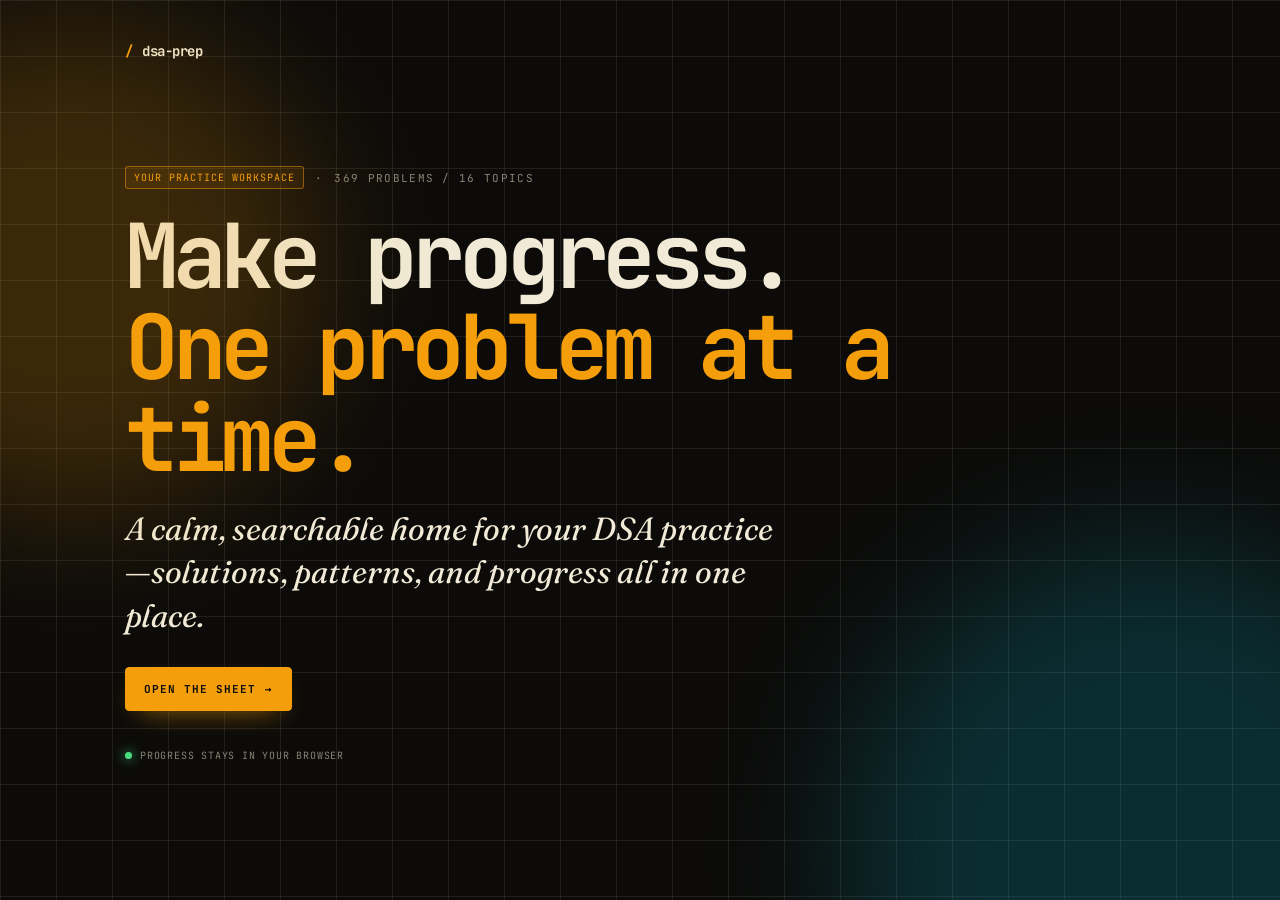
